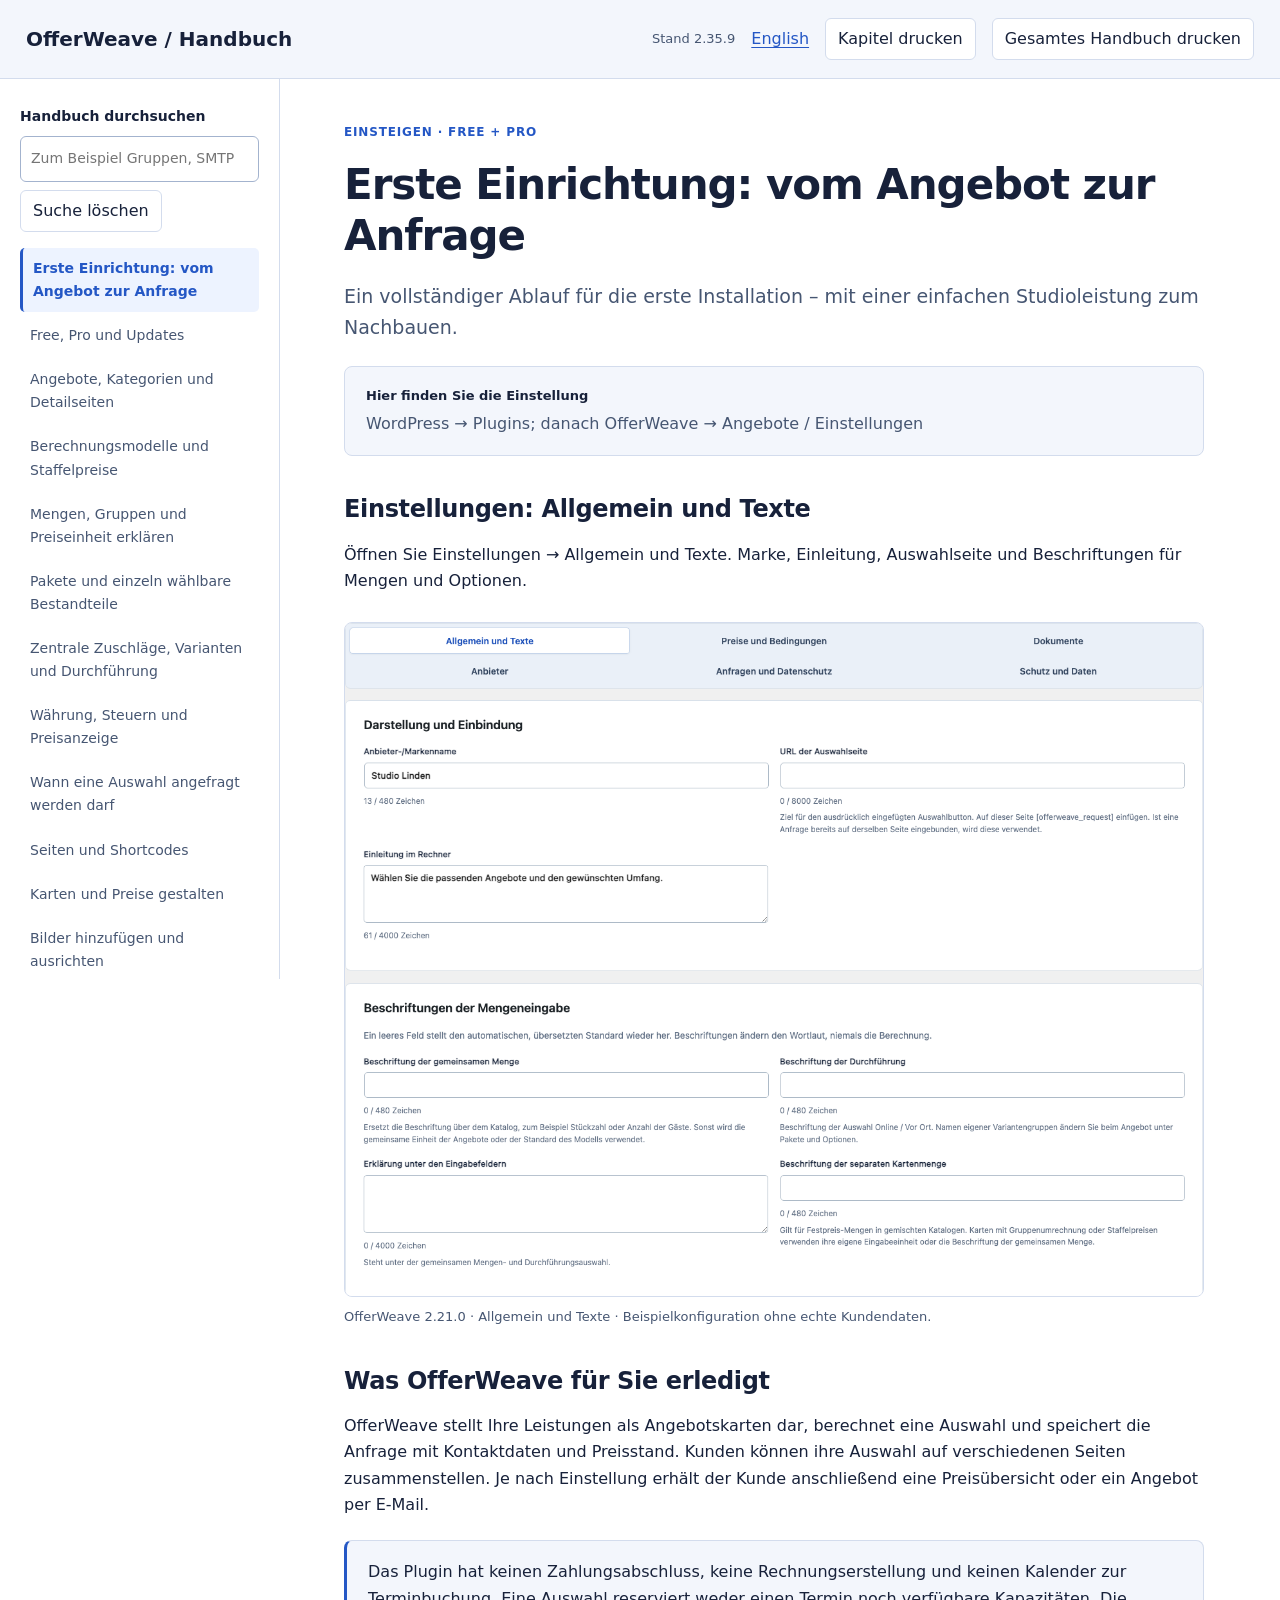
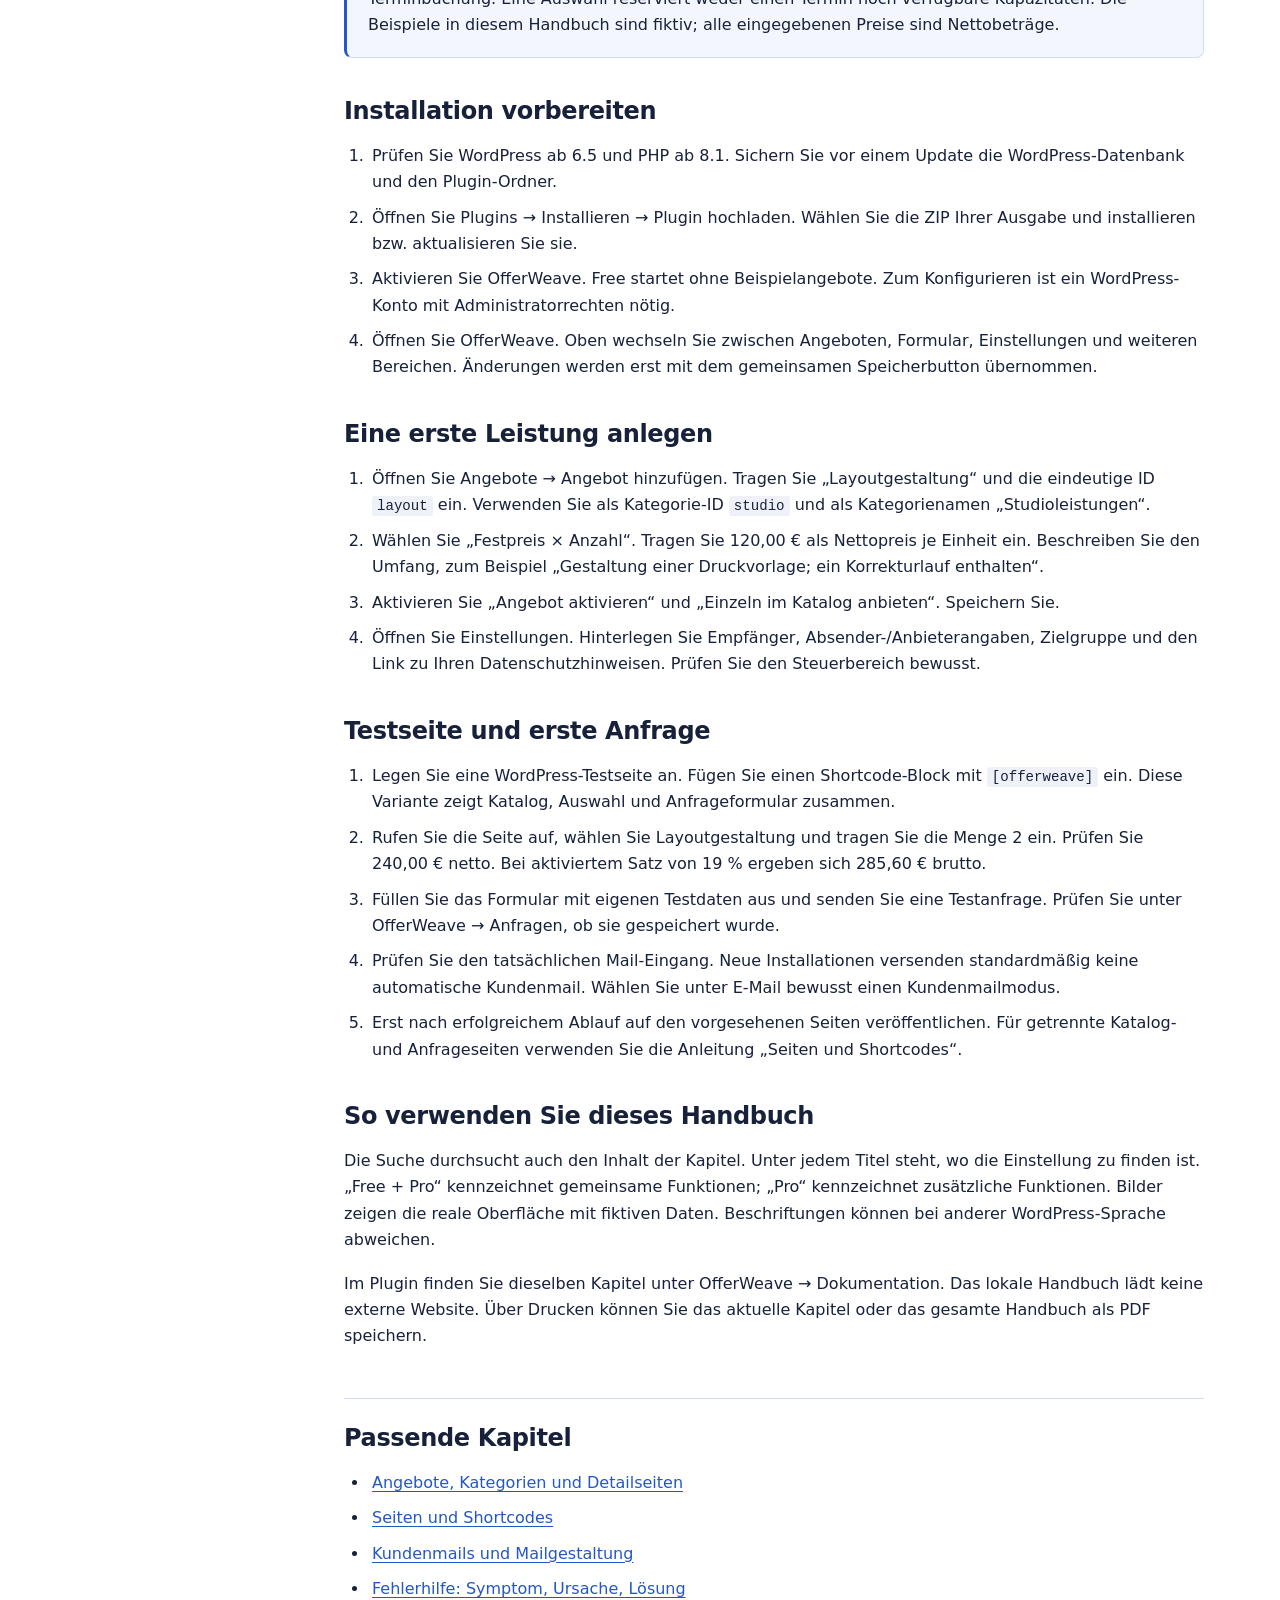
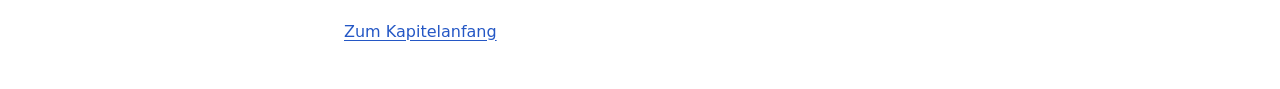
==== handbook/de/index.html @ f3209403 "Release OfferWeave Free 2.35.9" ====
<!doctype html><html lang="de"><head><meta charset="utf-8"><meta name="viewport" content="width=device-width,initial-scale=1"><meta name="robots" content="noindex,nofollow"><title>OfferWeave · Handbuch</title><link rel="stylesheet" href="../manual.css?v=2.35.9"><script defer src="../manual.js?v=2.35.9"></script></head><body class="owm" data-hit-label="passende Kapitel"><a class="owm-skip" href="#reader">Zum Inhalt</a><header class="owm-header"><strong>OfferWeave / Handbuch</strong><span>Stand 2.35.9</span><a data-language href="../en/index.html" lang="en">English</a><button data-print hidden>Kapitel drucken</button><button data-print-all hidden>Gesamtes Handbuch drucken</button></header><div class="owm-layout"><aside class="owm-sidebar"><div data-search-area hidden><label for="manual-search">Handbuch durchsuchen</label><input type="search" id="manual-search" placeholder="Zum Beispiel Gruppen, SMTP oder Banner"><button data-clear>Suche löschen</button><p data-search-status role="status" aria-live="polite"></p></div><nav aria-label="Inhaltsverzeichnis"><a href="#start" data-topic="start">Erste Einrichtung: vom Angebot zur Anfrage</a><a href="#editions" data-topic="editions">Free, Pro und Updates</a><a href="#offers" data-topic="offers">Angebote, Kategorien und Detailseiten</a><a href="#pricing" data-topic="pricing">Berechnungsmodelle und Staffelpreise</a><a href="#groups" data-topic="groups">Mengen, Gruppen und Preiseinheit erklären</a><a href="#packages" data-topic="packages">Pakete und einzeln wählbare Bestandteile</a><a href="#variants" data-topic="variants">Zentrale Zuschläge, Varianten und Durchführung</a><a href="#taxes" data-topic="taxes">Währung, Steuern und Preisanzeige</a><a href="#selection-rules" data-topic="selection-rules">Wann eine Auswahl angefragt werden darf</a><a href="#shortcodes" data-topic="shortcodes">Seiten und Shortcodes</a><a href="#design" data-topic="design">Karten und Preise gestalten</a><a href="#images" data-topic="images">Bilder hinzufügen und ausrichten</a><a href="#promotions" data-topic="promotions">Sonderangebote, Aktionspreise und Banner</a><a href="#forms" data-topic="forms">Formular, Pflichtfelder und Spam-Schutz</a><a href="#email" data-topic="email">Kundenmails und Mailgestaltung</a><a href="#smtp" data-topic="smtp">Eigenes SMTP einrichten und Fehler finden</a><a href="#requests" data-topic="requests">Anfragen prüfen, bearbeiten und erneut senden</a><a href="#legal" data-topic="legal">Dokumenttyp, Anbieterangaben und Fristen</a><a href="#languages" data-topic="languages">Deutsch, Englisch und mehrsprachige Websites</a><a href="#transfer" data-topic="transfer">Import, Export und Websiteumzug</a><a href="#maintenance" data-topic="maintenance">Updates, Datensicherung und Aufbewahrung</a><a href="#troubleshooting" data-topic="troubleshooting">Fehlerhilfe: Symptom, Ursache, Lösung</a><a href="#reference" data-topic="reference">Einstellungsfinder und Abnahmecheck</a></nav><p data-empty hidden>Keine passenden Kapitel. Versuchen Sie einen anderen Begriff.</p></aside><main id="reader"><noscript><p>Ohne JavaScript werden alle Kapitel nacheinander angezeigt. Nutzen Sie die Suchfunktion Ihres Browsers.</p></noscript><article id="start" data-article tabindex="-1"><p class="owm-eyebrow">Einsteigen · Free + Pro</p><h1>Erste Einrichtung: vom Angebot zur Anfrage</h1><p class="owm-lead">Ein vollständiger Ablauf für die erste Installation – mit einer einfachen Studioleistung zum Nachbauen.</p><div class="owm-path"><strong>Hier finden Sie die Einstellung</strong><p>WordPress → Plugins; danach OfferWeave → Angebote / Einstellungen</p></div><section id="start--1"><h2>Einstellungen: Allgemein und Texte</h2><p>Öffnen Sie Einstellungen → Allgemein und Texte. Marke, Einleitung, Auswahlseite und Beschriftungen für Mengen und Optionen.</p><figure><a href="../images/settings-general-de.webp" target="_blank" rel="noopener" aria-label="Bild in voller Größe öffnen: Einstellungsnavigation mit geöffnetem Bereich Allgemein und Texte"><img src="../images/settings-general-de.webp" alt="Einstellungsnavigation mit geöffnetem Bereich Allgemein und Texte" loading="lazy" width="1334" height="1046"></a><figcaption>OfferWeave 2.21.0 · Allgemein und Texte · Beispielkonfiguration ohne echte Kundendaten.</figcaption></figure></section><section id="start--2"><h2>Was OfferWeave für Sie erledigt</h2><p>OfferWeave stellt Ihre Leistungen als Angebotskarten dar, berechnet eine Auswahl und speichert die Anfrage mit Kontaktdaten und Preisstand. Kunden können ihre Auswahl auf verschiedenen Seiten zusammenstellen. Je nach Einstellung erhält der Kunde anschließend eine Preisübersicht oder ein Angebot per E-Mail.</p><aside class="owm-note">Das Plugin hat keinen Zahlungsabschluss, keine Rechnungserstellung und keinen Kalender zur Terminbuchung. Eine Auswahl reserviert weder einen Termin noch verfügbare Kapazitäten. Die Beispiele in diesem Handbuch sind fiktiv; alle eingegebenen Preise sind Nettobeträge.</aside></section><section id="start--3"><h2>Installation vorbereiten</h2><ol><li>Prüfen Sie WordPress ab 6.5 und PHP ab 8.1. Sichern Sie vor einem Update die WordPress-Datenbank und den Plugin-Ordner.</li><li>Öffnen Sie Plugins → Installieren → Plugin hochladen. Wählen Sie die ZIP Ihrer Ausgabe und installieren bzw. aktualisieren Sie sie.</li><li>Aktivieren Sie OfferWeave. Free startet ohne Beispielangebote. Zum Konfigurieren ist ein WordPress-Konto mit Administratorrechten nötig.</li><li>Öffnen Sie OfferWeave. Oben wechseln Sie zwischen Angeboten, Formular, Einstellungen und weiteren Bereichen. Änderungen werden erst mit dem gemeinsamen Speicherbutton übernommen.</li></ol></section><section id="start--4"><h2>Eine erste Leistung anlegen</h2><ol><li>Öffnen Sie Angebote → Angebot hinzufügen. Tragen Sie „Layoutgestaltung“ und die eindeutige ID <code>layout</code> ein. Verwenden Sie als Kategorie-ID <code>studio</code> und als Kategorienamen „Studioleistungen“.</li><li>Wählen Sie „Festpreis × Anzahl“. Tragen Sie 120,00 € als Nettopreis je Einheit ein. Beschreiben Sie den Umfang, zum Beispiel „Gestaltung einer Druckvorlage; ein Korrekturlauf enthalten“.</li><li>Aktivieren Sie „Angebot aktivieren“ und „Einzeln im Katalog anbieten“. Speichern Sie.</li><li>Öffnen Sie Einstellungen. Hinterlegen Sie Empfänger, Absender-/Anbieterangaben, Zielgruppe und den Link zu Ihren Datenschutzhinweisen. Prüfen Sie den Steuerbereich bewusst.</li></ol></section><section id="start--5"><h2>Testseite und erste Anfrage</h2><ol><li>Legen Sie eine WordPress-Testseite an. Fügen Sie einen Shortcode-Block mit <code>[offerweave]</code> ein. Diese Variante zeigt Katalog, Auswahl und Anfrageformular zusammen.</li><li>Rufen Sie die Seite auf, wählen Sie Layoutgestaltung und tragen Sie die Menge 2 ein. Prüfen Sie 240,00 € netto. Bei aktiviertem Satz von 19 % ergeben sich 285,60 € brutto.</li><li>Füllen Sie das Formular mit eigenen Testdaten aus und senden Sie eine Testanfrage. Prüfen Sie unter OfferWeave → Anfragen, ob sie gespeichert wurde.</li><li>Prüfen Sie den tatsächlichen Mail-Eingang. Neue Installationen versenden standardmäßig keine automatische Kundenmail. Wählen Sie unter E-Mail bewusst einen Kundenmailmodus.</li><li>Erst nach erfolgreichem Ablauf auf den vorgesehenen Seiten veröffentlichen. Für getrennte Katalog- und Anfrageseiten verwenden Sie die Anleitung „Seiten und Shortcodes“.</li></ol></section><section id="start--6"><h2>So verwenden Sie dieses Handbuch</h2><p>Die Suche durchsucht auch den Inhalt der Kapitel. Unter jedem Titel steht, wo die Einstellung zu finden ist. „Free + Pro“ kennzeichnet gemeinsame Funktionen; „Pro“ kennzeichnet zusätzliche Funktionen. Bilder zeigen die reale Oberfläche mit fiktiven Daten. Beschriftungen können bei anderer WordPress-Sprache abweichen.</p><p>Im Plugin finden Sie dieselben Kapitel unter OfferWeave → Dokumentation. Das lokale Handbuch lädt keine externe Website. Über Drucken können Sie das aktuelle Kapitel oder das gesamte Handbuch als PDF speichern.</p></section><footer><h2>Passende Kapitel</h2><ul><li><a href="#offers">Angebote, Kategorien und Detailseiten</a></li><li><a href="#shortcodes">Seiten und Shortcodes</a></li><li><a href="#email">Kundenmails und Mailgestaltung</a></li><li><a href="#troubleshooting">Fehlerhilfe: Symptom, Ursache, Lösung</a></li></ul><a href="#start">Zum Kapitelanfang</a></footer></article><article id="editions" data-article tabindex="-1"><p class="owm-eyebrow">Einsteigen · Free + Pro</p><h1>Free, Pro und Updates</h1><p class="owm-lead">Funktionen der Ausgaben, Installation und Lizenzverwaltung.</p><div class="owm-path"><strong>Hier finden Sie die Einstellung</strong><p>OfferWeave → Free &amp; Pro</p></div><section id="editions--1"><h2>Die passende Ausgabe</h2><div class="owm-table" tabindex="0" role="region" aria-label="Bereich / Free / Pro"><table><thead><tr><th scope="col">Bereich</th><th scope="col">Free</th><th scope="col">Pro</th></tr></thead><tbody><tr><td>Angebote, Kategorien, Bilder und eigene Kurzinfo-Icons</td><td>Ja</td><td>Ja</td></tr><tr><td>Festpreis × Anzahl, einmalig oder monatlich</td><td>Ja</td><td>Ja</td></tr><tr><td>Katalog, Einzelkarte, Detailauswahl und Anfrage per Shortcode</td><td>Ja</td><td>Ja</td></tr><tr><td>Gemeinsame oder eigene Karteneingaben und Feldbeschriftungen</td><td>Ja</td><td>Ja</td></tr><tr><td>Akzentfarbe, Kartenhintergrund und Rundung</td><td>Ja</td><td>Ja</td></tr><tr><td>Eigene Anfragefelder und Spam-Schutz</td><td>Ja</td><td>Ja</td></tr><tr><td>Anfragen verwalten, exportieren und Standardmails senden</td><td>Ja</td><td>Ja</td></tr><tr><td>Globale Standardwährung</td><td>Ja</td><td>Ja</td></tr><tr><td>Weitere Währungen wie CHF, GBP, JPY und KWD</td><td>Ja</td><td>Ja</td></tr><tr><td>Steuern, Netto/Brutto und Anfragebedingungen</td><td>Ja</td><td>Ja</td></tr><tr><td>Deutsch/Englisch und Polylang-Anbindung</td><td>Ja</td><td>Ja</td></tr><tr><td>Konfiguration importieren und exportieren innerhalb der Ausgabe</td><td>Ja</td><td>Ja</td></tr><tr><td>Staffelpreise, Gruppen und Auswahlpakete</td><td>Nein</td><td>Ja</td></tr><tr><td>Varianten und Durchführung gemeinsam oder je Karte</td><td>Nein</td><td>Ja</td></tr><tr><td>Individuelle Zuschläge und Zusatzkosten</td><td>Nein</td><td>Ja</td></tr><tr><td>Eingaben per Shortcode frei platzieren</td><td>Nein</td><td>Ja</td></tr><tr><td>Befristete Aktionen und Aktionspreise</td><td>Nein</td><td>Ja</td></tr><tr><td>Aktionsbanner frei per Shortcode platzieren</td><td>Nein</td><td>Ja</td></tr><tr><td>Vollständiger Designer für Karten, Eingaben und Banner</td><td>Nein</td><td>Ja</td></tr><tr><td>Eigene Mailvorlagen und Mailgestaltung</td><td>Nein</td><td>Ja</td></tr><tr><td>Integrierter SMTP-Versand für OfferWeave</td><td>Nein</td><td>Ja</td></tr></tbody></table></div><figure><a href="../images/edition-features-de.webp" target="_blank" rel="noopener" aria-label="Bild in voller Größe öffnen: Funktionen in Free und Pro im Plugin vergleichen."><img src="../images/edition-features-de.webp" alt="Funktionen in Free und Pro im Plugin vergleichen." loading="lazy" width="1196" height="985"></a><figcaption>OfferWeave 2.35.0 · Funktionsvergleich in der tatsächlich installierten Free-Ausgabe.</figcaption></figure><p>Free ist nicht auf zwei Angebote beschränkt. Die gemeinsame technische Obergrenze beträgt 150 Angebote. Pro ergänzt Rechenmodelle und Gestaltung; ein monatlicher Angebotspreis ist keine Zahlungs- oder Abofunktion.</p><p>OfferWeave wird von Convati UG (haftungsbeschränkt) entwickelt und veröffentlicht. Diese Firma ist in allen drei Ausgaben als Plugin-Autor angegeben.</p><p>Unter Design stehen in Free Akzentfarbe, Kartenfläche und Eckenrundung zur Verfügung. Alle unterstützten Standardwährungen können in Free und Pro unter Einstellungen gewählt werden.</p><figure><a href="../images/free-design-de.webp" target="_blank" rel="noopener" aria-label="Bild in voller Größe öffnen: Die drei Einstellungen der Free-Basisgestaltung."><img src="../images/free-design-de.webp" alt="Die drei Einstellungen der Free-Basisgestaltung." loading="lazy" width="1254" height="310"></a><figcaption>OfferWeave 2.35.0 · Basisgestaltung in einer lokalen WordPress-Installation.</figcaption></figure></section><section id="editions--2"><h2>Pro direkt aus dem Dashboard kaufen</h2><p>„Pro kaufen“ öffnet die Preisübersicht für 1, 5 oder 25 Website-Registrierungen in einem neuen Tab. Die deutschen Jahrespreise betragen 69, 129 und 249 Euro inklusive 19 % MwSt. Der MwSt.-Hinweis steht direkt unter jedem Preis. Der Hinweis zur Anpassung an Ihr Rechnungsland im Checkout steht unter den Preiskarten. Wählen Sie „Zum Checkout“ beim gewünschten Paket. Ihr aktueller WordPress-Entwurf bleibt geöffnet.</p><figure><a href="../images/upgrade-de.webp" target="_blank" rel="noopener" aria-label="Bild in voller Größe öffnen: OfferWeave: eigene Pro-Preisübersicht mit drei deutschen Bruttopreisen und Checkout-Buttons."><img src="../images/upgrade-de.webp" alt="OfferWeave: eigene Pro-Preisübersicht mit drei deutschen Bruttopreisen und Checkout-Buttons." loading="lazy" width="1160" height="946"></a><figcaption>OfferWeave 2.35.9: Paketvergleich für 1, 5 oder 25 Website-Registrierungen mit deutschen Bruttopreisen.</figcaption></figure><p>Konto und vorhandene Lizenz verwalten Sie unter Free &amp; Pro. Ein Klick auf den Kaufbutton kauft noch nichts und speichert keine Konfiguration. Nach dem Kauf installieren Sie das öffentliche Pro-Paket und aktivieren die erhaltene Lizenz.</p></section><section id="editions--3"><h2>Installieren und wechseln</h2><ol><li>Sichern Sie Konfiguration und Datenbank. Installieren Sie die passende ZIP über WordPress → Plugins → Plugin hochladen.</li><li>Deaktivieren Sie eine bereits aktive OfferWeave-Ausgabe unter Plugins. Aktivieren Sie danach die gewünschte Ausgabe. Einstellungen und Anfragen bleiben erhalten. Bei Netzwerkaktivierung prüfen Sie auch die einzelnen Websites.</li><li>Prüfen Sie nach einem Wechsel Katalog, Detailseiten, Auswahl und Mails auf einer Testseite.</li></ol><aside class="owm-note">Beim Wechsel auf Free werden Pro-Angebote nicht zu Festpreis-Angeboten umgerechnet. Komplexe Angebote sind öffentlich nicht verfügbar; erweiterte Einstellungen bleiben gespeichert und sind gegen Änderungen geschützt. Einfache Angebote erscheinen ohne Pro-Aktionen und mit Basisgestaltung.</aside><aside class="owm-note">Beim Update auf 2.35.0 werden die bisherigen Einstellungen und Anfragen einmalig in die neuen internen Speicherbezeichnungen übernommen. Sichern Sie vor dem Update die Datenbank. Für einen Rückwechsel auf eine ältere Pluginversion ist eine dazu passende Datenbanksicherung erforderlich.</aside></section><section id="editions--4"><h2>Lizenz und Services</h2><p>Eine bezahlte Pro-Lizenz umfasst offizielle Updates, Downloads und Support für die gekaufte Laufzeit. Unter Free &amp; Pro sehen Sie Ihren Lizenzstatus und öffnen die Konto- und Lizenzverwaltung.</p><p>Das Deaktivieren einer Lizenz kündigt nicht automatisch das zugehörige Abonnement. Prüfen Sie bei ausstehender Zahlung oder falschem Produktkonto den Status in Ihrer Freemius-Kontoverwaltung.</p><figure><a href="../images/license-status-de.webp" target="_blank" rel="noopener" aria-label="Bild in voller Größe öffnen: Lizenzstatus und Konto verwalten."><img src="../images/license-status-de.webp" alt="Lizenzstatus und Konto verwalten." loading="lazy" width="1074" height="1181"></a><figcaption>OfferWeave 2.25.6 · Lokaler WordPress-Test mit Teststatus.</figcaption></figure></section><footer><h2>Passende Kapitel</h2><ul><li><a href="#start">Erste Einrichtung: vom Angebot zur Anfrage</a></li><li><a href="#maintenance">Updates, Datensicherung und Aufbewahrung</a></li><li><a href="#transfer">Import, Export und Websiteumzug</a></li></ul><a href="#editions">Zum Kapitelanfang</a></footer></article><article id="offers" data-article tabindex="-1"><p class="owm-eyebrow">Angebote aufbauen · Free + Pro</p><h1>Angebote, Kategorien und Detailseiten</h1><p class="owm-lead">Die grundlegenden Felder einer Karte – und der Unterschied zwischen aktiv und einzeln sichtbar.</p><div class="owm-path"><strong>Hier finden Sie die Einstellung</strong><p>OfferWeave → Angebote → Angebot wählen → vier Bereiche</p></div><section id="offers--1"><h2>Angebote finden</h2><p>Suche, Rollen-, Status- und Kategoriefilter bleiben oben in der Angebots-Seitenleiste stehen. Nur die gefilterten Angebotskarten darunter scrollen. Auch Trefferzahl, „Filter zurücksetzen“ und „Angebot hinzufügen“ sind jederzeit außerhalb der Trefferliste erreichbar. Beim Wechsel zwischen Angeboten bleiben Filter, offener Entwurf und Listenposition erhalten. Eine neue Filterung beginnt oben in der Trefferliste. Ein geöffneter Entwurf bleibt offen, auch wenn er nicht mehr zum Filter passt.</p><figure><a href="../images/offers-de.webp" target="_blank" rel="noopener" aria-label="Bild in voller Größe öffnen: Angebotsverwaltung mit feststehenden Suchfiltern und separat scrollbarer Trefferliste."><img src="../images/offers-de.webp" alt="Angebotsverwaltung mit feststehenden Suchfiltern und separat scrollbarer Trefferliste." loading="lazy" width="1334" height="950"></a><figcaption>OfferWeave 2.20.1 · Suche und Filter oben, scrollbare Angebote darunter.</figcaption></figure><p>Die Trefferliste lässt sich mit Mausrad oder Touch scrollen. Per Tab erreichen Sie den Listenbereich und seine Angebotsbuttons; Bild auf/ab scrollt die fokussierte Liste. Auf kleinen oder niedrigen Bildschirmen bleibt die Seitenleiste im normalen Seitenfluss, während die Trefferliste weiterhin separat scrollt.</p></section><section id="offers--2"><h2>Vier Bereiche statt eines langen Formulars</h2><ol><li>Inhalt und Darstellung: Name, Beschreibung, Kartentexte, Preiseinheit und Bild.</li><li>Preis und Menge: Berechnungsmodell, Preis, Mengenregeln, Einheiten und Entwurfsvorschau.</li><li>Pakete und Optionen: enthaltene Leistungen, separate Bestandteilpreise für zusammenstellbare Pakete, Varianten und Reisekosten.</li><li>Veröffentlichung: eindeutige ID, Kategorie, Sichtbarkeit, Detailadresse und Shortcodes.</li></ol></section><section id="offers--3"><h2>Kurzinfos mit eigenen Icons</h2><p>Unter Angebote → Inhalt und Darstellung → Kurzinfos pflegen Sie bis zu vier Einträge mit eigenen Bilddateien. Jede Zeile hat ein Textfeld, eine kleine Bildvorschau und „Wählen / hochladen“. Es gibt keine vorgegebene Icon-Liste. Neue Zeilen starten ohne Icon; dann erscheint nur der Text. Auch in Free verfügbar.</p><p>Die Kurzinfos verteilen sich automatisch über die verfügbare Innenbreite der Karte. Icon und Beschriftung bleiben jeweils als Gruppe zusammen. Vorhandene Rand- und Mindestabstände bleiben erhalten. Bei wenig Platz wechseln ganze Gruppen in eine neue Zeile; lange Texte können innerhalb der Gruppe umbrechen. Ein einzelner Eintrag bleibt links ausgerichtet. Das gilt für alle Kartenlayouts und die Vorschau; eine zusätzliche Einstellung ist nicht nötig.</p><figure><a href="../images/fact-spacing-de.webp" target="_blank" rel="noopener" aria-label="Bild in voller Größe öffnen: Angebotskarte mit drei über die Innenbreite verteilten Kurzinfos; Icon und Beschriftung bleiben zusammen."><img src="../images/fact-spacing-de.webp" alt="Angebotskarte mit drei über die Innenbreite verteilten Kurzinfos; Icon und Beschriftung bleiben zusammen." loading="lazy" width="628" height="590"></a><figcaption>OfferWeave 2.29.1: Gleichmäßige Abstände zwischen den Kurzinfo-Gruppen, mit den bestehenden Kartenrändern.</figcaption></figure><figure><a href="../images/fact-icons-de.webp" target="_blank" rel="noopener" aria-label="Bild in voller Größe öffnen: Gleichmäßig ausgerichtete Kurzinfos mit einem kleinen Entfernen-Kreuz über jeder zugeordneten Icon-Vorschau."><img src="../images/fact-icons-de.webp" alt="Gleichmäßig ausgerichtete Kurzinfos mit einem kleinen Entfernen-Kreuz über jeder zugeordneten Icon-Vorschau." loading="lazy" width="946" height="734"></a><figcaption>OfferWeave 2.16.2: Beschriftungen oben; Textfeld, Vorschau und Buttons auf einer Höhe. Das kleine × über dem Icon entfernt nur das Bild.</figcaption></figure><ol><li>„Kurzinfo hinzufügen“ anklicken und Text eingeben. Pro Zeile sind bis zu 480 Zeichen möglich; kurze Angaben bleiben leichter lesbar.</li><li>„Wählen / hochladen“ öffnet die WordPress-Mediathek. Dort unter „Dateien hochladen“ ein eigenes Bild hinzufügen oder unter „Mediathek“ ein vorhandenes Bild auswählen. Mit „Dieses Icon verwenden“ bestätigen.</li><li>Das kleine × direkt über der Icon-Vorschau entfernt nur die Bildzuordnung (Tooltip „Icon entfernen“). Die Datei bleibt in der Mediathek. Die Pfeile rechts verschieben Text, Icon und Übersetzungen gemeinsam; das rechte × neben den Pfeilen entfernt die ganze Kurzinfo.</li><li>Speichern veröffentlicht die Änderung. Die gleichen eigenen Icons erscheinen in allen Kartenlayouts und der Designer-Vorschau. Duplizieren übernimmt die Zuordnungen.</li></ol><p>Geeignet sind kleine, möglichst quadratische PNG-, WebP-, JPEG-, GIF- oder AVIF-Dateien; transparente PNGs eignen sich für freistehende Icons. Die Anzeige erhält die Proportionen. SVGs aus der Mediathek werden ebenfalls unterstützt; neue SVG-Uploads müssen in WordPress freigegeben sein. Icons neben dem zugehörigen Text werden für Bildschirmleser als dekorativ behandelt.</p><p>Export/Import übernimmt die Bildadressen, keine Bilddateien oder fremden Mediathek-IDs. Solange die ursprünglichen Adressen erreichbar sind, bleiben die Icons sichtbar. Für einen vollständigen Umzug die Dateien in die Mediathek der Zielwebsite übertragen und dort neu zuordnen. Ein fehlendes Bild kann erneut gewählt oder entfernt werden.</p><p>Seit Version 2.16.1 entfallen die bisherigen vorgegebenen Kurzinfo-Symbole. Texte und Reihenfolge bleiben erhalten; wählen Sie für gewünschte Icons eigene Bilddateien aus. Andere Kartensymbole werden dadurch nicht geändert.</p></section><section id="offers--4"><h2>Anlegen und Speichern</h2><p>„Angebot hinzufügen“ bietet passende Startpunkte. Das Einzelangebot startet mit Festpreis × Anzahl; die beiden Paket-Startpunkte stehen in Pro bereit. Anschließend bearbeiten Sie die vorhandenen Regeln. Abbrechen legt nichts an. Der Bereichswechsel speichert nichts: Erst der Speicherbutton übernimmt die Konfiguration.</p><aside class="owm-note">Die Rolle beschreibt die Zusammenstellung. Das Berechnungsmodell beschreibt, wie der Preis entsteht. „Modul“ ist kein eigener Angebotstyp. Ein enthaltenes Einzelangebot behält seine eigene Berechnung.</aside></section><section id="offers--5"><h2>Katalog und Detailseite</h2><p>Unter Veröffentlichung aktivieren Sie die eigene Katalogkarte und tragen bei Bedarf die Detail-URL ein. Auf der Detailseite setzen Sie <code>[offerweave_add id=&quot;layout&quot;]</code> ein. Die ID bleibt unabhängig von der Reihenfolge. Kataloge erscheinen mit <code>[offerweave_catalog category=&quot;studio&quot;]</code>; die Auswahl setzen Sie separat mit <code>[offerweave_selection]</code>.</p></section><section id="offers--6"><h2>Gelber Hinweis bei gemischten Kategorien</h2><p>Eine Kategorie kann weiterhin verschiedene Berechnungsmodelle enthalten. Sind aktive, einzeln im Katalog sichtbare Angebote unterschiedlich berechnet, erscheint oben im Angebotseditor ein gelber Hinweis. Er verhindert das Speichern nicht und ändert keine Preise.</p><p>Öffnen Sie „Angebote und Preisregeln prüfen“. Unter jedem Modell stehen die betroffenen Angebote. Ein Klick öffnet direkt deren Preisregel. Deaktivierte Angebote und reine Paketbestandteile werden beim Vergleich nicht berücksichtigt. Der Hinweis reagiert bereits auf Änderungen im Entwurf.</p><figure><a href="../images/category-models-de.webp" target="_blank" rel="noopener" aria-label="Bild in voller Größe öffnen: Gelber Hinweis im Angebotseditor mit getrennten Listen für Festpreis × Anzahl und Gruppenumrechnung."><img src="../images/category-models-de.webp" alt="Gelber Hinweis im Angebotseditor mit getrennten Listen für Festpreis × Anzahl und Gruppenumrechnung." loading="lazy" width="1034" height="556"></a><figcaption>OfferWeave 2.22.2 · reale lokale Oberfläche mit fiktiven Studioleistungen: Preisregeln prüfen, ohne das Speichern zu sperren.</figcaption></figure><p>Für eine durchgängig gemeinsame Menge verwenden Sie passende, einheitliche Modelle in der Kategorie. Die Durchführung wird auch bei gemischten Modellen gemeinsam gewählt. Prüfen Sie jedes Angebot unter Preis und Menge und stellen Sie dessen eigene Gruppengröße bzw. Staffel ein. Kategorien sind keine gemeinsame Preisregel: Ein Modellwechsel wird niemals automatisch auf andere Angebote oder Paketbestandteile übertragen.</p><p>Unter Einstellungen → Allgemein und Texte können Sie stattdessen „Je Angebotskarte getrennt“ wählen. Dann sind Menge und Durchführung je Karte unabhängig und der gemeinsame Block entfällt – auch bei gleichem Preismodell.</p></section><section id="offers--7"><h2>Hinweise und Bestätigungen</h2><p>OfferWeave zeigt Hinweise und Bestätigungen in eigenen Dialogfenstern. Lesen Sie die Meldung und schließen Sie einen Hinweis mit „Verstanden“, dem X oder Escape. Bei Bestätigungen können Sie mit „Abbrechen“, X oder Escape ohne Änderung zurückkehren. Eine Aktion wird erst mit der beschrifteten Aktionsschaltfläche ausgeführt.</p><figure><a href="../images/dialog-warning-de.webp" target="_blank" rel="noopener" aria-label="Bild in voller Größe öffnen: OfferWeave-Hinweis zum gesperrten Wechsel eines Preismodells mit zugeordneten Paketbestandteilen."><img src="../images/dialog-warning-de.webp" alt="OfferWeave-Hinweis zum gesperrten Wechsel eines Preismodells mit zugeordneten Paketbestandteilen." loading="lazy" width="1420" height="1050"></a><figcaption>OfferWeave 2.35.4 · Das bisherige Modell und die Paketbestandteile bleiben erhalten.</figcaption></figure><p>Sind einem Paket Bestandteile zugeordnet, entfernen Sie diese ausdrücklich im Bereich „Pakete und Optionen“, bevor Sie zu einem Preismodell ohne Bestandteile wechseln. Das Schließen des Hinweises entfernt keine Zuordnung.</p><figure><a href="../images/dialog-confirm-de.webp" target="_blank" rel="noopener" aria-label="Bild in voller Größe öffnen: Bestätigung zum Entfernen eines Angebots mit Abbrechen und Angebot entfernen."><img src="../images/dialog-confirm-de.webp" alt="Bestätigung zum Entfernen eines Angebots mit Abbrechen und Angebot entfernen." loading="lazy" width="1420" height="1050"></a><figcaption>OfferWeave 2.35.4 · Abbrechen ist zunächst fokussiert; die Entfernung braucht eine Bestätigung.</figcaption></figure><p>Beim Neuladen, Schließen oder Verlassen einer Seite mit ungespeicherten Änderungen kann weiterhin eine Browsermeldung erscheinen. Deren Text und Gestaltung bestimmt der Browser. Dieser Schutz vor Datenverlust bleibt bestehen.</p></section><section id="offers--8"><h2>Fehlendes Auswahlpaket in Pro auflösen</h2><p>Eine ältere gespeicherte Zuordnung kann auf ein Auswahlpaket verweisen, das nicht mehr vorhanden ist. Pro zeigt dessen ID unter Angebote → gewünschtes Angebot → Preis und Menge → Berechnung und Eingabe. Der Hinweis allein ändert keine Daten.</p><figure><a href="../images/offer-missing-parent-de.webp" target="_blank" rel="noopener" aria-label="Bild in voller Größe öffnen: Pro zeigt die ID eines fehlenden Auswahlpakets und die Schaltfläche Unabhängig konfigurieren."><img src="../images/offer-missing-parent-de.webp" alt="Pro zeigt die ID eines fehlenden Auswahlpakets und die Schaltfläche Unabhängig konfigurieren." loading="lazy" width="934" height="485"></a><figcaption>OfferWeave 2.35.5 · Tatsächliche Pro-Oberfläche mit fiktiver Studioleistung.</figcaption></figure><ol><li>Prüfen Sie die angezeigte Paket-ID und die eigenen Preise, Gruppengrößen und Optionen dieses Angebots.</li><li>Klicken Sie auf „Unabhängig konfigurieren“, wenn das Angebot seine vorhandenen eigenen Einstellungen verwenden soll. Nur der Verweis auf das fehlende Paket wird entfernt; Preise und Varianten bleiben erhalten.</li><li>Prüfen Sie die Preisberechnung und klicken Sie auf „Änderungen speichern“. Verbleibende ungültige Zuordnungen werden weiterhin beim Speichern gemeldet.</li></ol><aside class="owm-note">In Free bleibt die normale Bearbeitung der Free-Angebote möglich; gespeicherte Pro-Daten bleiben erhalten. Eine fehlende Pro-Zuordnung wird beim Editionswechsel nicht stillschweigend entfernt. Sie können sie bei der nächsten Nutzung von Pro bewusst korrigieren.</aside></section><footer><h2>Passende Kapitel</h2><ul><li><a href="#pricing">Berechnungsmodelle und Staffelpreise</a></li><li><a href="#groups">Mengen, Gruppen und Preiseinheit erklären</a></li><li><a href="#images">Bilder hinzufügen und ausrichten</a></li><li><a href="#shortcodes">Seiten und Shortcodes</a></li></ul><a href="#offers">Zum Kapitelanfang</a></footer></article><article id="pricing" data-article tabindex="-1"><p class="owm-eyebrow">Preise berechnen · Pro</p><h1>Berechnungsmodelle und Staffelpreise</h1><p class="owm-lead">Das richtige Modell auswählen und die Preisformel anhand konkreter Werte prüfen. Festpreise gibt es auch in Free.</p><div class="owm-path"><strong>Hier finden Sie die Einstellung</strong><p>OfferWeave → Angebote → Preis und Menge</p></div><section id="pricing--1"><h2>Das passende Modell</h2><p>Festpreis × Anzahl multipliziert den Grundpreis mit der bestellten Stückzahl. Gruppenberechnung teilt die eingegebene Gesamtmenge durch die Gruppengröße und rundet auf. Staffelpreise wählen den Grundpreis zur Menge; zusätzliche Einheiten werden anhand der eingestellten Zuschlagsbereiche berechnet. Zusammenstellbare Pakete addieren ausschließlich die im Paket gespeicherten Bestandteilpreise und wenden darauf die Paketbasis Anzahl oder Gruppen an.</p></section><section id="pricing--2"><h2>Staffeln einrichten</h2><p>Grenzen müssen über alle Staffeln und Zuschlagsbereiche streng ansteigen. Beispiel Druckauflage: bis 100 Exemplare 600 €; bis 200 jeweils 3 € zusätzlich. 150 Exemplare kosten dann 750 € netto. Monatliche Angebote verwenden monatliche Beträge. Oberhalb „Automatisch berechnen bis“ bleibt der Preis offen.</p><figure><a href="../images/tiers-de.webp" target="_blank" rel="noopener" aria-label="Bild in voller Größe öffnen: Staffelpreise mit Grundpreis und Zuschlagsbereich."><img src="../images/tiers-de.webp" alt="Staffelpreise mit Grundpreis und Zuschlagsbereich." loading="lazy" width="1034" height="571"></a><figcaption>Staffelpreise mit Grundpreis und Zuschlagsbereich.</figcaption></figure></section><section id="pricing--3"><h2>Den Entwurf berechnen</h2><ol><li>Unter Preis und Menge zu „Berechnung testen“ wechseln. Die Vorschau verwendet die ungespeicherten Einstellungen.</li><li>Menge sowie gegebenenfalls Bestandteile, Varianten und Reiseangaben wählen. „Entwurf berechnen“ zeigt dieselbe Berechnung wie der Kundenbereich.</li><li>Prüfen Sie eine normale Menge, die letzte Menge einer Gruppe/Staffel und die erste Menge darüber. Bei 20 Einheiten pro Gruppe ergeben 21 Einheiten zwei Gruppen.</li><li>Netto, Steuern, Brutto, Laufzeiten und offene Kosten werden angezeigt. Hinweise zu Anfragebedingungen beziehen sich auf diese Position; weitere Positionen können die Anfrage freigeben.</li></ol><figure><a href="../images/price-preview-de.webp" target="_blank" rel="noopener" aria-label="Bild in voller Größe öffnen: Preisvorschau eines Entwurfs mit zwei berechneten Gruppen."><img src="../images/price-preview-de.webp" alt="Preisvorschau eines Entwurfs mit zwei berechneten Gruppen." loading="lazy" width="1034" height="619"></a><figcaption>Preisvorschau eines Entwurfs mit zwei berechneten Gruppen.</figcaption></figure><aside class="owm-note">Die Vorschau speichert keine Anfrage und sendet keine Mail. Nach einer Änderung verschwindet das veraltete Ergebnis. Ungültige Konfigurationen müssen vor der Berechnung korrigiert werden.</aside></section><section id="pricing--4"><h2>Mengen bei einheitlichen und gemischten Kategorien</h2><p>Verwenden alle sichtbaren Angebote dasselbe Berechnungsmodell, bleibt die gemeinsame Menge oberhalb der Karten. Treffen Festpreis × Anzahl, Gruppenumrechnung oder Staffelpreise aufeinander, erhält jede Karte ihre eigene Menge vor dem Preis. Die Durchführung bleibt als gemeinsame Auswahl oberhalb der Karten. Sie gilt für alle Angebote mit einer Durchführungsregel; die Mengen bleiben unabhängig. Eigene Zusatzvarianten stehen weiterhin in der jeweiligen Karte.</p><p>Beispiel: Ein Studiotermin kostet 200 € je Gruppe mit höchstens 10 Gästen, ohne Rabatt für weitere Gruppen. Tragen Sie in seiner Karte 30 Gäste ein: Der Preis beträgt 600 €. Eine Layoutgestaltung für 120 € je Vorlage startet mit Anzahl 1. Stellen Sie in dieser Karte Anzahl 2 ein: Sie kostet 240 €, während der Studiotermin weiterhin 600 € kostet.</p><figure><a href="../images/mixed-catalog-de.webp" target="_blank" rel="noopener" aria-label="Bild in voller Größe öffnen: Gemischter Katalog: gemeinsame Terminart oberhalb der Karten, eigene Vorlagenanzahl und Gästezahl direkt beim jeweiligen Angebot."><img src="../images/mixed-catalog-de.webp" alt="Gemischter Katalog: gemeinsame Terminart oberhalb der Karten, eigene Vorlagenanzahl und Gästezahl direkt beim jeweiligen Angebot." loading="lazy" width="1340" height="786"></a><figcaption>OfferWeave 2.26.2 · echte Katalogberechnung: 30 Gäste und 2 Druckvorlagen; Preise und Mengen bleiben unabhängig. Die eigenen Mengenfelder stehen kompakt unter dem jeweiligen Preis.</figcaption></figure><p>Festpreis-Karten starten mit Anzahl 1. Gruppen- und Staffelangebote verwenden jeweils ihre eigene Standardmenge und Eingabeeinheit. Eine ungültige Kartenmenge sperrt nur dieses Angebot. Beim Hinzufügen werden dessen Menge, Optionen und gegebenenfalls Reisekosten übernommen. Paket- und Modulregeln beeinflussen sich weiterhin nicht. Der gelbe Hinweis bleibt ausschließlich im Adminbereich unter Angebote.</p><p>Eine gemeinsame Auswahl „Vor Ort“ verwendet die eigenen Aufpreise und Varianten jedes Angebots. Bietet ein Angebot mehrere Varianten derselben Durchführung, wählen Sie die zusätzliche Durchführungsvariante an seiner Karte. Nicht verfügbare Angebote lassen sich für diese Durchführung nicht hinzufügen. Reiseangaben bleiben je Karte; bereits hinzugefügte Auswahlpositionen werden durch einen späteren Wechsel nicht verändert.</p></section><section id="pricing--5"><h2>Laufzeit, Gesamtkosten und eigene Preishinweise</h2><p>Unter Angebote → Preis und Menge → Abrechnung finden Sie bei monatlichen Angeboten die Vertragslaufzeit und die Checkbox „Gesamtkosten für die Vertragslaufzeit anzeigen“. Schalten Sie diese aus, wenn nur Monatspreis und Laufzeit auf der Karte stehen sollen. Die Einstellung gilt für Kategorie- und Einzelkarten, die Design-Vorschau und den Auswahlblock [offerweave_add]. In Free und Pro verfügbar.</p><figure><a href="../images/term-display-de.webp" target="_blank" rel="noopener" aria-label="Bild in voller Größe öffnen: Abrechnung eines monatlichen Angebots mit eigenem Laufzeittext und ausgeschalteten Gesamtkosten"><img src="../images/term-display-de.webp" alt="Abrechnung eines monatlichen Angebots mit eigenem Laufzeittext und ausgeschalteten Gesamtkosten" loading="lazy" width="974" height="526"></a><figcaption>OfferWeave 2.30.0: Laufzeittexte und Gesamtkosten je Angebot einstellen.</figcaption></figure><p>Der bisherige Text „12 Monate Laufzeit“ wird aus der Vertragsdauer erzeugt. Im Feld „Text zur Vertragslaufzeit“ können Sie ihn ersetzen, etwa durch „Mindestlaufzeit: {months} Monate“. {months} wird automatisch mit der aktuellen Vertragsdauer ersetzt. Leer verwendet wieder den Standardtext.</p><p>Die bisherige Gesamtkostenzeile besteht aus dem berechneten Monatsbetrag mal Vertragsdauer und dem Text „für die gesamte Laufzeit“. Über „Text hinter den Gesamtkosten“ bestimmen Sie den Zusatz selbst. Der Betrag bleibt berechnet und passt sich an Mengen, Optionen und Aktionen an. Beim Ausblenden bleiben eigene Texte gespeichert; auch ein Wechsel zur einmaligen Abrechnung löscht sie nicht.</p><p>Andere Begleittexte stammen aus Angebote → Inhalt und Darstellung → Zusätzlicher Preishinweis. Dort ändern oder entfernen Sie etwa den Text zu einem einmaligen Projekt. Leeren blendet diesen Zusatz aus.</p><p>Diese Einstellungen betreffen die Darstellung vor der Auswahl. Vertragsdauer, Berechnung, vollständige Anfrageübersicht und E-Mails bleiben unverändert. Der Steuerhinweis steht weiterhin unmittelbar unter dem Preis. Eigene Texte können im bestehenden Übersetzungseditor übersetzt werden.</p></section><footer><h2>Passende Kapitel</h2><ul><li><a href="#groups">Mengen, Gruppen und Preiseinheit erklären</a></li><li><a href="#packages">Pakete und einzeln wählbare Bestandteile</a></li><li><a href="#variants">Zentrale Zuschläge, Varianten und Durchführung</a></li><li><a href="#taxes">Währung, Steuern und Preisanzeige</a></li></ul><a href="#pricing">Zum Kapitelanfang</a></footer></article><article id="groups" data-article tabindex="-1"><p class="owm-eyebrow">Preise berechnen · Pro</p><h1>Mengen, Gruppen und Preiseinheit erklären</h1><p class="owm-lead">Aus einer Gesamtmenge automatisch Gruppen berechnen und die Regel verständlich auf jeder Karte anzeigen.</p><div class="owm-path"><strong>Hier finden Sie die Einstellung</strong><p>OfferWeave → Angebote → Preis und Menge → Gruppen / Bezeichnungen der Einheiten</p></div><section id="groups--1"><h2>Eingabe und Abrechnung unterscheiden</h2><p>Der Kunde gibt die Gesamtmenge ein, zum Beispiel 25 Personen. Bei 20 Personen pro Gruppe berechnet das Angebot zwei Gruppen. Die Preiseinheit auf der Karte ist nur eine Beschriftung. Sie aktiviert keine Gruppenberechnung.</p></section><section id="groups--2"><h2>Gruppen einstellen</h2><p>Wählen Sie das betreffende Einzelangebot oder Paket. Unter Preis und Menge wählen Sie die Gruppenberechnung, tragen Grundpreis und Einheiten pro Gruppe ein und legen den Nachlass für zusätzliche gleiche Gruppen fest. Beispiel: 300 € für die erste Gruppe; 20 % Nachlass auf weitere Gruppen ergibt bei zwei Gruppen 540 € netto. Varianten und Reiseangaben des Angebots kommen nach ihren eigenen Regeln hinzu.</p><figure><a href="../images/groups-de.webp" target="_blank" rel="noopener" aria-label="Bild in voller Größe öffnen: Eigene Gruppengröße und Preisregel am gewählten Angebot."><img src="../images/groups-de.webp" alt="Eigene Gruppengröße und Preisregel am gewählten Angebot." loading="lazy" width="1034" height="457"></a><figcaption>Eigene Gruppengröße und Preisregel am gewählten Angebot.</figcaption></figure></section><section id="groups--3"><h2>Eigene Begriffe verwenden</h2><p>Öffnen Sie „Bezeichnungen der Einheiten“ unter Preis und Menge. Pflegen Sie Einzahl und Mehrzahl für die Eingabe sowie bei Gruppen für die Abrechnung: zum Beispiel „Bild/Bilder“ und „Serie/Serien“. Leere Felder behalten die Standardbegriffe. Die Bezeichnungen sind übersetzbar und ändern keine Zahlen oder Preisregeln.</p><figure><a href="../images/units-de.webp" target="_blank" rel="noopener" aria-label="Bild in voller Größe öffnen: Optionale eigene Namen für Eingabe- und Gruppeneinheiten."><img src="../images/units-de.webp" alt="Optionale eigene Namen für Eingabe- und Gruppeneinheiten." loading="lazy" width="1034" height="423"></a><figcaption>Optionale eigene Namen für Eingabe- und Gruppeneinheiten.</figcaption></figure></section><section id="groups--4"><h2>Erklärung auf der Karte</h2><p>Unter Inhalt und Darstellung aktivieren Sie „Preiseinheit erklären“. Ohne eigenen Erklärungstext zeigen gruppierte Angebote die tatsächliche Umrechnung und Staffelpreise ihren berechneten Umfang. Bei Festpreis × Anzahl entfällt eine zusätzliche Mengenwiederholung; die Menge steht bereits am Eingabefeld. Eigener Text kann <code>{participants}</code>, <code>{groups}</code>, <code>{group_size}</code> und <code>{quantity}</code> enthalten, etwa „Ein Karton enthält 12 Flaschen“. Die Platzhalter bleiben technisch gleich, auch wenn Sie sichtbare Einheiten umbenennen. Jedes Einzelangebot und jedes Paket verwendet seine eigenen Einstellungen.</p><figure><a href="../images/unit-explanation-de.webp" target="_blank" rel="noopener" aria-label="Bild in voller Größe öffnen: Einstellungsbereich für Preiseinheit und optionalen Erklärungstext."><img src="../images/unit-explanation-de.webp" alt="Einstellungsbereich für Preiseinheit und optionalen Erklärungstext." loading="lazy" width="399" height="483"></a><figcaption>OfferWeave 2.15.2: Ein leeres Erklärungsfeld erzeugt bei Festpreis × Anzahl keine doppelte Mengenzeile. Eigene Texte bleiben möglich.</figcaption></figure></section><section id="groups--5"><h2>Beschriftungen zentral ändern</h2><p>Unter Einstellungen → Allgemein und Texte → Beschriftungen der Mengeneingabe finden Sie vier Textfelder. Die Funktionen sind auch in Free verfügbar; Gruppenumrechnung, Staffelpreise und eigene Varianten setzen Pro voraus.</p><div class="owm-table" tabindex="0" role="region" aria-label="Feld / Wirkung"><table><thead><tr><th scope="col">Feld</th><th scope="col">Wirkung</th></tr></thead><tbody><tr><td>Beschriftung der gemeinsamen Menge</td><td>Ersetzt die Überschrift der oberen Zahleneingabe, zum Beispiel „Stückzahl“, „Anzahl der Gäste“ oder „Anzahl der Teilnehmer“.</td></tr><tr><td>Beschriftung der Durchführung</td><td>Ersetzt „Durchführung“ am eingebauten Online-/Vor-Ort-Feld, zum Beispiel durch „Terminart“. Eigene Variantengruppen behalten ihren jeweils eingestellten Namen.</td></tr><tr><td>Erklärung unter den Eingabefeldern</td><td>Steht unter den gemeinsamen Feldern. Formulieren Sie, was die Eingabe zählt.</td></tr><tr><td>Beschriftung der separaten Kartenmenge</td><td>Wird bei Festpreis-Karten in gemischten Ansichten verwendet. Eine eigene Eingabeeinheit des Angebots wird in Klammern ergänzt.</td></tr></tbody></table></div><figure><a href="../images/control-labels-de.webp" target="_blank" rel="noopener" aria-label="Bild in voller Größe öffnen: Einstellungsbereich mit vier frei bearbeitbaren Beschriftungen für Menge, Durchführung und Erklärung."><img src="../images/control-labels-de.webp" alt="Einstellungsbereich mit vier frei bearbeitbaren Beschriftungen für Menge, Durchführung und Erklärung." loading="lazy" width="1334" height="488"></a><figcaption>OfferWeave 2.22.2 · Beschriftungen für ein fiktives Studio. Leere Felder stellen automatisch die Standardtexte wieder her.</figcaption></figure><p>Die gemeinsame Eingabe verwendet Ihre globale Beschriftung oder die gemeinsame Eingabeeinheit. Auf lokalen Gruppen- und Staffelkarten hat die eigene Eingabeeinheit Vorrang; fehlt sie, gilt die gemeinsame Beschriftung bzw. der Modellstandard. Festpreis-Karten verwenden die separate Kartenbeschriftung mit ihrer Einheit. Die Erklärung unter den gemeinsamen Feldern wird nicht in jede Karte kopiert. Beim Bearbeiten einer ausgewählten Position gilt weiterhin deren eigene Einheit.</p><p>Für einen anderen Begriff in Gruppenumrechnung und Erläuterungen stellen Sie weiterhin Eingabeeinheit und Gruppeneinheit direkt beim Angebot unter Preis und Menge ein. Eine geänderte Beschriftung rechnet nicht anders: „Stückzahl“ ist nur Text. Leeren Sie ein globales Feld und speichern Sie, um zum übersetzten Standard zurückzukehren. Eigene Texte übersetzen Sie im Bereich Sprachen; Import und Export enthalten diese Einstellungen.</p></section><footer><h2>Passende Kapitel</h2><ul><li><a href="#pricing">Berechnungsmodelle und Staffelpreise</a></li><li><a href="#packages">Pakete und einzeln wählbare Bestandteile</a></li><li><a href="#selection-rules">Wann eine Auswahl angefragt werden darf</a></li></ul><a href="#groups">Zum Kapitelanfang</a></footer></article><article id="packages" data-article tabindex="-1"><p class="owm-eyebrow">Angebote aufbauen · Pro</p><h1>Pakete und einzeln wählbare Bestandteile</h1><p class="owm-lead">Feste Pakete und individuelle Zusammenstellungen aufbauen, ohne Gruppen oder Zuschläge doppelt zu berechnen.</p><div class="owm-path"><strong>Hier finden Sie die Einstellung</strong><p>OfferWeave → Angebote → Pakete und Optionen</p></div><section id="packages--1"><h2>Einzelangebot und Paket bleiben getrennt</h2><p>Ein Paket verwendet seinen eigenen Preis, seine Menge, Gruppengröße, Varianten und Steuern. Die Einstellungen eines enthaltenen Einzelangebots verändern diese Berechnung nicht. Eine Einzelbuchung verwendet ausschließlich die Einstellungen des Einzelangebots. Eine Preis- oder Mengenänderung am Paket wirkt nicht zurück.</p></section><section id="packages--2"><h2>Festes Paket</h2><ol><li>Legen Sie ein Paket mit enthaltenen Angeboten an. Hinterlegen Sie unter Preis und Menge den vollständigen Paketpreis und seine Gruppenregel.</li><li>Wählen Sie unter Pakete und Optionen die enthaltenen Leistungen. Die Suche hilft bei größeren Katalogen.</li><li>Die Zuordnung beschreibt enthaltene Inhalte. Einzelpreise werden nicht zusätzlich berechnet. Eigenes Preismodell, Gruppengröße oder Abrechnungszeitraum eines Bestandteils überschreiben das Paket nicht.</li></ol></section><section id="packages--3"><h2>Zusammenstellbares Paket</h2><ol><li>Wählen Sie den Startpunkt für ein zusammenstellbares Paket und dessen Berechnungsbasis Anzahl oder Gruppen.</li><li>Ordnen Sie Bestandteile zu. Neue Zuordnungen starten im Editor mit 0 €: Tragen Sie für jeden gewählten Bestandteil bewusst den „Preis innerhalb dieses Pakets“ ein.</li><li>Diese Bestandteilpreise gehören dem Paket. Einzelpreise werden bei späteren Änderungen nicht synchronisiert. Derselbe Inhalt kann in verschiedenen Paketen unterschiedliche Preise haben.</li><li>„Mindestanzahl“ beschränkt die Anzahl verschiedener Bestandteile. „Mindestpreis“ erhöht einen zu niedrigen Paketgrundpreis. Die globale Anfragebedingung sperrt dagegen nur das Absenden und erhöht keinen Preis.</li></ol><figure><a href="../images/packages-de.webp" target="_blank" rel="noopener" aria-label="Bild in voller Größe öffnen: Separat gespeicherte Bestandteilpreise innerhalb eines Pakets."><img src="../images/packages-de.webp" alt="Separat gespeicherte Bestandteilpreise innerhalb eines Pakets." loading="lazy" width="1034" height="566"></a><figcaption>Separat gespeicherte Bestandteilpreise innerhalb eines Pakets.</figcaption></figure></section><section id="packages--4"><h2>Update von älteren Versionen</h2><p>Ab 2.13 wird die frühere „Gemeinsame Berechnung“ aufgelöst. Historische verknüpfte Festpreis-Karten erhalten einmalig ihre zuletzt wirksamen Mengenregeln als eigene Einstellungen; bereits konfigurierte Gruppenangebote behalten ihre eigenen Werte. Bisher dynamisch gelesene Bestandteilpreise werden einmalig im Paket gespeichert. Danach besteht keine laufende Preisvererbung. Zugehörige Anfragebedingungen berücksichtigen weiterhin die herausgelösten Einzelangebote.</p><aside class="owm-note">Vor dem Update sichern. Danach Einzelbuchung und Paket mit typischen Mengen, Zuschlägen und Steuern prüfen. Bestehende Anfragen behalten ihre gespeicherten Berechnungen. Verschachtelte Pakete und Selbstzuordnungen werden weiterhin nicht unterstützt.</aside></section><footer><h2>Passende Kapitel</h2><ul><li><a href="#groups">Mengen, Gruppen und Preiseinheit erklären</a></li><li><a href="#variants">Zentrale Zuschläge, Varianten und Durchführung</a></li><li><a href="#selection-rules">Wann eine Auswahl angefragt werden darf</a></li><li><a href="#shortcodes">Seiten und Shortcodes</a></li></ul><a href="#packages">Zum Kapitelanfang</a></footer></article><article id="variants" data-article tabindex="-1"><p class="owm-eyebrow">Preise berechnen · Pro</p><h1>Zentrale Zuschläge, Varianten und Durchführung</h1><p class="owm-lead">Eigene Zuschläge zentral pflegen, Angeboten zuordnen und auf Wunsch an Varianten binden.</p><div class="owm-path"><strong>Hier finden Sie die Einstellung</strong><p>OfferWeave → Zuschläge / Angebote → Preis und Menge / Pakete und Optionen</p></div><section id="variants--1"><h2>Eigene Zuschläge zentral pflegen</h2><ol><li>Öffnen Sie Zuschläge und klicken Sie auf Zuschlag hinzufügen. Vergeben Sie eine verständliche Zuschlagsbezeichnung, etwa Einrichtung, Expressbearbeitung oder Material.</li><li>Wählen Sie eine Pauschale, eine Berechnung pro Angebotsmenge, Teilnehmer oder Gruppe, einen Prozentsatz oder eine zusätzliche Kundeneingabe. Tragen Sie den Betrag in Ihrer globalen Währung ein.</li><li>Bei einer zusätzlichen Eingabe bestimmen Sie die Einheit und die voreingestellte Menge. Mengen dürfen zwei Nachkommastellen haben, etwa 1,25 Stunden. Der Betrag ist der Preis je solcher Einheit.</li><li>Speichern Sie die Konfiguration. Der Zuschlag wird erst berechnet, nachdem er einem Angebot zugeordnet wurde. Zentrale Preisänderungen gelten nach Speichern für alle zugeordneten Angebote.</li></ol><figure><a href="../images/surcharges-de.webp" target="_blank" rel="noopener" aria-label="Bild in voller Größe öffnen: Zentrale Zuschlagsverwaltung mit Einrichtungspauschale und zusätzlichen Arbeitsstunden"><img src="../images/surcharges-de.webp" alt="Zentrale Zuschlagsverwaltung mit Einrichtungspauschale und zusätzlichen Arbeitsstunden" loading="lazy" width="1274" height="1228"></a><figcaption>Eigene Namen und Berechnungsarten statt fest vorgegebener Branchenbegriffe.</figcaption></figure></section><section id="variants--2"><h2>Angeboten zuweisen und Bedingungen festlegen</h2><ol><li>Öffnen Sie das Angebot unter Preis und Menge und gehen Sie zu Zugeordnete Zuschläge.</li><li>Wählen Sie einen passenden zentralen Zuschlag und klicken Sie auf Zuschlag zuordnen. Nicht passende Berechnungsgrundlagen werden nicht angeboten.</li><li>Wählen Sie Immer, Nur vor Ort oder eine bestimmte Variantenoption. Eine Variantenbedingung benötigt eine vorhandene aktivierte Optionsgruppe und Option.</li><li>Speichern und prüfen Sie Karte und Auswahl. Die zugehörigen Beträge werden im Gesamtpreis berücksichtigt und mit ihrem Namen erläutert. Zusätzliche Mengen erscheinen nur, wenn die Bedingung zutrifft.</li></ol><p>Mit dem × neben der Zuschlagsbezeichnung entfernen Sie nur die Zuordnung zu diesem Angebot. Zuschläge verwalten öffnet die zentrale Pflege. Sind keine weiteren passenden Zuschläge verfügbar, erscheint ein Texthinweis anstelle eines leeren Auswahlfelds. Auf schmalen Flächen ordnen sich die Felder untereinander an.</p><figure><a href="../images/surcharge-assignments-de.webp" target="_blank" rel="noopener" aria-label="Bild in voller Größe öffnen: Zwei Zuschlagszuordnungen: Einrichtung immer und Zusatzarbeiten nur bei Express"><img src="../images/surcharge-assignments-de.webp" alt="Zwei Zuschlagszuordnungen: Einrichtung immer und Zusatzarbeiten nur bei Express" loading="lazy" width="974" height="523"></a><figcaption>Eine zentrale Definition kann in mehreren Angeboten mit eigenen Bedingungen verwendet werden.</figcaption></figure><p>Zuschläge gelten pro Angebotsposition und folgen ihrem Zahlungsrhythmus und Steuersatz. Prozentwerte beziehen sich auf den Leistungsgrundpreis nach Mengenregeln und vor Aktionsrabatten. Zuschläge werden nicht rabattiert und nicht aufeinander aufgeschlagen. In Paketen zählen die Zuschläge des Pakets; Zuschläge enthaltener Angebote werden nicht zusätzlich übernommen.</p><p>Aktivieren oder deaktivieren Sie einen Zuschlag zentral. Zum Löschen lösen Sie zuerst sämtliche Angebotszuordnungen. Alte Anfragen und deren Mails behalten die damals gespeicherten Namen, Mengen und Beträge. Vorhandene Vor-Ort- und Reisekostenregeln bleiben unverändert; dieselben Kosten nicht zusätzlich als neuen Zuschlag zuweisen. Die zentrale Zuschlagsverwaltung gehört zu Pro.</p></section><section id="variants--3"><h2>Varianten aufbauen</h2><ol><li>Aktivieren Sie Varianten am Angebot. Bei verknüpften Bestandteilen bearbeiten Sie das gemeinsame Auswahlpaket.</li><li>Fügen Sie eine Auswahlgruppe mit ID und Titel hinzu, etwa <code>delivery</code> / „Durchführung“.</li><li>Legen Sie Optionen an, etwa „Im Studio“ und „Beim Kunden“. Vergeben Sie stabile IDs und tragen Sie den jeweiligen Netto-Zuschlag ein.</li><li>Bestimmen Sie, ob eine Auswahl erforderlich ist und welche Option vorausgewählt wird. Bei optionalen Gruppen ist auch keine Auswahl möglich.</li><li>Ergänzen Sie weitere Gruppen, etwa „Bearbeitung“ mit Standard und Express. Pro Gruppe wählt der Kunde genau eine Option; mehrere Gruppen kombinieren sich.</li></ol><figure><a href="../images/variants-de.webp" target="_blank" rel="noopener" aria-label="Bild in voller Größe öffnen: Varianteneditor mit einer fiktiven Auswahlgruppe und Preiszuschlägen"><img src="../images/variants-de.webp" alt="Varianteneditor mit einer fiktiven Auswahlgruppe und Preiszuschlägen" loading="lazy" width="1034" height="960"></a><figcaption>Auswahlgruppen können beliebig passend zur eigenen Leistung benannt werden.</figcaption></figure><p>In der Auswahl sehen Kunden ausschließlich den Inhalt der Optionsbezeichnung, beispielsweise „Im Studio“ oder „Beim Kunden“. Beträge, Prozentsätze, Berechnungsbasis und „Ohne Aufschlag“ werden nicht automatisch angehängt. Der ausgewählte Zuschlag wird weiterhin im Kartenpreis berücksichtigt und dort erläutert. Bei optionalen Gruppen bleibt „Keine Auswahl“ verfügbar.</p><figure><a href="../images/variant-options-de.webp" target="_blank" rel="noopener" aria-label="Bild in voller Größe öffnen: Fototermin mit kurzer Optionsbezeichnung und Zuschlag im Kartenpreis."><img src="../images/variant-options-de.webp" alt="Fototermin mit kurzer Optionsbezeichnung und Zuschlag im Kartenpreis." loading="lazy" width="420" height="682"></a><figcaption>OfferWeave 2.26.3: In der Auswahl steht nur die Optionsbezeichnung; Preisdetails bleiben auf der Karte.</figcaption></figure></section><section id="variants--4"><h2>Die richtige Zuschlagsbasis wählen</h2><div class="owm-table" tabindex="0" role="region" aria-label="Basis / Wirkung"><table><thead><tr><th scope="col">Basis</th><th scope="col">Wirkung</th></tr></thead><tbody><tr><td>Je Position</td><td>Einmal für die Angebotsposition</td></tr><tr><td>Je Anzahl</td><td>Multipliziert mit der Anzahl eines Mengenmodells</td></tr><tr><td>Je Teilnehmer</td><td>Multipliziert mit der eingegebenen Gesamtmenge</td></tr><tr><td>Je Gruppe</td><td>Multipliziert mit den berechneten Gruppen</td></tr><tr><td>Prozentual</td><td>Prozent des berechneten Leistungsgrundpreises, ohne andere Extras</td></tr></tbody></table></div><p>Beispiel: Grundpreis 300 €, Express 10 % und Verpackung 20 € je Position ergeben 350 € netto. Der Prozentaufschlag wird nicht auch auf die Verpackung erhoben. Bei einem monatlichen Angebot beziehen sich Varianten auf den Monatsbetrag. Negative Zuschläge sind nicht vorgesehen; für Nachlässe verwenden Sie Aktionen.</p></section><section id="variants--5"><h2>Durchführung und Reisekosten</h2><p>Eine dafür markierte Durchführungsgruppe kann Optionen mit den eingestellten Reisekosten verknüpfen. Hinterlegen Sie einen Vor-Ort-Zuschlag als Variante, wird der ältere Durchführungszuschlag nicht zusätzlich doppelt erhoben. Prüfen Sie trotzdem die gewählten Reisekosten separat: offene Reisekosten müssen als offen erkennbar bleiben.</p><aside class="owm-note">An verknüpften Bestandteilen gelten die Varianten des gemeinsamen Pakets. Pflegen Sie einen gemeinsamen Zuschlag dort einmal. Ein Aktionsrabatt betrifft den rabattierbaren Leistungsbetrag; Varianten und Reise-/Vor-Ort-Extras werden nicht mit rabattiert.</aside><p>Die Beschriftung „Durchführung“ ändern Sie zentral unter Einstellungen → Allgemein und Texte → Beschriftungen der Mengeneingabe. Den Titel einer eigenen Variantengruppe bearbeiten Sie direkt im Angebot.</p></section><section id="variants--6"><h2>Prüfen und später ändern</h2><ul><li>Jede Pflichtgruppe braucht eine gültige Auswahl. Testen Sie auch eine optionale Gruppe ohne Auswahl.</li><li>Prüfen Sie Menge 1 sowie mehrere Einheiten oder Gruppen und die Summe in Auswahl und Mail.</li><li>Entfernen Sie IDs nur bewusst. Eine ältere Browserauswahl mit inzwischen entfernten Optionen muss der Kunde neu auswählen.</li><li>Technische Grenze: bis 20 Gruppen mit je 100 Optionen. Halten Sie die sichtbare Auswahl trotzdem möglichst kurz.</li></ul></section><footer><h2>Passende Kapitel</h2><ul><li><a href="#pricing">Berechnungsmodelle und Staffelpreise</a></li><li><a href="#groups">Mengen, Gruppen und Preiseinheit erklären</a></li><li><a href="#promotions">Sonderangebote, Aktionspreise und Banner</a></li></ul><a href="#variants">Zum Kapitelanfang</a></footer></article><article id="taxes" data-article tabindex="-1"><p class="owm-eyebrow">Preise berechnen · Free + Pro</p><h1>Währung, Steuern und Preisanzeige</h1><p class="owm-lead">Globale Währung, Steuersätze und Netto-/Bruttoanzeige für Karten, Auswahl und Mails einstellen.</p><div class="owm-path"><strong>Hier finden Sie die Einstellung</strong><p>OfferWeave → Einstellungen → Preise und Bedingungen → Währung / Mehrwertsteuer und Preisanzeige</p></div><section id="taxes--1"><h2>Einstellungen: Preise und Bedingungen</h2><p>Öffnen Sie Einstellungen → Preise und Bedingungen. Hier wählen Sie die Standardwährung und richten Mehrwertsteuer, Netto-/Bruttoanzeige sowie Anfragebedingungen ein. Alle unterstützten Währungen sind in Free und Pro auswählbar. Die Steuereinstellungen sind in beiden Ausgaben enthalten.</p><figure><a href="../images/currency-de.webp" target="_blank" rel="noopener" aria-label="Bild in voller Größe öffnen: Standardwährung USD und Steuereinstellungen im Bereich Preise und Bedingungen"><img src="../images/currency-de.webp" alt="Standardwährung USD und Steuereinstellungen im Bereich Preise und Bedingungen" loading="lazy" width="1274" height="1244"></a><figcaption>OfferWeave 2.32.0 · Standardwährung und Steuersatz global einstellen.</figcaption></figure><p>Auf allen Angebotskarten stehen Preis und Preiseinheit zusammen. Der Steuerhinweis folgt unmittelbar darunter, vor Teilnehmerangaben, Gruppenerklärung und weiteren Hinweisen. Das gilt auch für Aktionspreise, Varianten und die Designvorschau. Die Netto-/Brutto-Einstellung bestimmt weiterhin den angezeigten Steuerhinweis.</p><figure><a href="../images/price-tax-label-de.webp" target="_blank" rel="noopener" aria-label="Bild in voller Größe öffnen: Steuerhinweis direkt unter dem Preis, oberhalb der Gruppenerklärung"><img src="../images/price-tax-label-de.webp" alt="Steuerhinweis direkt unter dem Preis, oberhalb der Gruppenerklärung" loading="lazy" width="420" height="666"></a><figcaption>OfferWeave 2.26.2: Preis und Steuerhinweis bleiben unmittelbar zusammen.</figcaption></figure></section><section id="taxes--2"><h2>Standardwährung ändern</h2><ol><li>Wählen Sie unter Währung → Standardwährung den ISO-Code und Namen, etwa EUR, USD, CHF, GBP oder JPY. Neue und bisherige Installationen beginnen mit EUR.</li><li>Speichern Sie die Änderung. Symbol und Nachkommastellen gelten für Angebotspreise, Varianten, feste Rabatte, Mindestwerte, Reisekosten, Vorschauen sowie neue Anfragen und Mails.</li><li>Prüfen Sie Ihre Preise und selbst geschriebenen Währungsangaben. Zahlenwerte bleiben erhalten: Aus 100 EUR werden 100 USD. Es erfolgt keine Wechselkursumrechnung.</li></ol><p>Die Nachkommastellen richten sich nach der Währung: beispielsweise zwei bei EUR, keine bei JPY und drei bei KWD. Lässt sich ein vorhandener Betrag nicht exakt darstellen oder überschreitet er die Eingabegrenze, bleibt die Währung unverändert. Passen Sie zuerst den betreffenden Betrag an. Steuer- und Rabattprozente werden nicht verändert.</p><aside class="owm-note">Eine Standardwährung gilt für den gesamten Anbieter-Katalog. Gemischte Währungen je Karte und automatische Wechselkurse sind nicht enthalten. Gespeicherte Anfragen und erneut erzeugte Mails behalten ihre damalige Währung; ältere Anfragen ohne Währungsfeld bleiben EUR. Die EUR-Lizenzpreise von OfferWeave sind davon unabhängig. Die folgenden Preisbeispiele verwenden EUR.</aside></section><section id="taxes--3"><h2>Grundregel: Preise immer netto eingeben</h2><p>Grundpreise, Varianten, Reisekosten und feste Aktionsrabatte werden als Nettowerte gepflegt. Die Anzeigeeinstellung bestimmt, ob auf Karten der Netto- oder Bruttopreis hervorgehoben wird. Ein Wechsel der Anzeige ändert keine gespeicherten Grundpreise. Die Auswahl und Preisblöcke in Mails schlüsseln Steuer und Gesamtbetrag auf.</p><ol><li>Aktivieren Sie Steuern unter Einstellungen. Setzen Sie den Standardsatz, etwa 19 %.</li><li>Wählen Sie die bevorzugte Netto- oder Bruttoanzeige und prüfen Sie die eingestellte Kundenzielgruppe.</li><li>Für einen abweichenden Satz öffnen Sie das einzelne Angebot. Ein leeres Steuerfeld übernimmt den Standard; ausdrücklich 0 % bedeutet einen Nullsatz.</li><li>Prüfen Sie Karten, Detailauswahl und eine gespeicherte Testanfrage. Bei B2C oder gemischter Zielgruppe müssen die Steuerangaben vollständig sein; die Bruttoanzeige wird entsprechend hervorgehoben.</li></ol><figure><a href="../images/taxes-de.webp" target="_blank" rel="noopener" aria-label="Bild in voller Größe öffnen: Steuereinstellungen mit Standardsatz und Preisanzeige"><img src="../images/taxes-de.webp" alt="Steuereinstellungen mit Standardsatz und Preisanzeige" loading="lazy" width="1334" height="407"></a><figcaption>Alle eingetragenen Ausgangspreise bleiben netto, unabhängig von der Anzeige.</figcaption></figure></section><section id="taxes--4"><h2>Rechenbeispiel und Rundung</h2><p>Zwei Druckvorlagen zu 120 € ergeben 240 € netto. Bei 19 % entstehen 45,60 € Steuer und 285,60 € brutto. Rabatte werden vor der Steuer berücksichtigt. Die Steuer wird je Position und Abrechnungszeitraum auf die kleinste Einheit der gewählten Währung gerundet; Gesamtsummen addieren diese gerundeten Werte. Bei monatlichen Leistungen wird der gerundete Monatswert über die Laufzeit summiert.</p><p>Ein Paket ist eine Position mit seinem eigenen Steuersatz. Abweichende Sätze einzelner Paketbestandteile werden darin nicht separat angewendet. Varianten und Nebenkosten dieser Position verwenden ebenfalls deren Satz.</p></section><section id="taxes--5"><h2>Wichtige Grenzen</h2><ul><li>Offene Preise und Reisekosten sind keine Nullpreise. Prüfen Sie den Hinweis auf unvollständige Summen.</li><li>OfferWeave ermittelt keine Steuern aus Kundenland, Umsatzsteuer-ID oder Reverse-Charge-Prüfungen.</li><li>Die Einstellung ist kein Rechnungsprogramm und ersetzt keine Prüfung Ihrer steuerlichen Einordnung.</li><li>Frühere Anfragen behalten ihre gespeicherten Beträge und Sätze; eine spätere Änderung wirkt auf neue Berechnungen.</li></ul></section><footer><h2>Passende Kapitel</h2><ul><li><a href="#pricing">Berechnungsmodelle und Staffelpreise</a></li><li><a href="#legal">Dokumenttyp, Anbieterangaben und Fristen</a></li><li><a href="#requests">Anfragen prüfen, bearbeiten und erneut senden</a></li></ul><a href="#taxes">Zum Kapitelanfang</a></footer></article><article id="selection-rules" data-article tabindex="-1"><p class="owm-eyebrow">Preise berechnen · Free + Pro</p><h1>Wann eine Auswahl angefragt werden darf</h1><p class="owm-lead">Mindestwert und Anzahl unterschiedlicher Angebote kombinieren, ohne die Preise zu verändern.</p><div class="owm-path"><strong>Hier finden Sie die Einstellung</strong><p>OfferWeave → Einstellungen → Preise und Bedingungen → Bedingungen für Anfragen</p></div><section id="selection-rules--1"><h2>Bedingung einrichten</h2><ol><li>Aktivieren Sie die Anfragebedingungen. Wählen Sie, ob sie für jede Auswahl gelten oder erst bei bestimmten enthaltenen Angeboten.</li><li>Tragen Sie einen Mindestnettowert und/oder die Mindestanzahl unterschiedlicher Angebote ein. Null deaktiviert die jeweilige Einzelbedingung.</li><li>Wählen Sie „Alle Bedingungen“ für eine UND-Verknüpfung oder „Mindestens eine“ für eine ODER-Verknüpfung.</li><li>Prüfen Sie den automatisch erzeugten Hinweis für den Kunden. Speichern Sie und testen Sie eine ungültige sowie eine gültige Auswahl.</li></ol><figure><a href="../images/conditions-de.webp" target="_blank" rel="noopener" aria-label="Bild in voller Größe öffnen: Anfragebedingungen mit Mindestnettowert und Geltungsbereich"><img src="../images/conditions-de.webp" alt="Anfragebedingungen mit Mindestnettowert und Geltungsbereich" loading="lazy" width="1334" height="404"></a><figcaption>Eine Anfragegrenze sperrt nur das Absenden; sie erhöht keinen Angebotspreis.</figcaption></figure></section><section id="selection-rules--2"><h2>Beispiele zum Nachbauen</h2><div class="owm-table" tabindex="0" role="region" aria-label="Ziel / Einstellung / Ergebnis"><table><thead><tr><th scope="col">Ziel</th><th scope="col">Einstellung</th><th scope="col">Ergebnis</th></tr></thead><tbody><tr><td>Mindestens 349 € unabhängig von der Anzahl</td><td>Mindestwert 349 €, Anzahl 0</td><td>Ein einzelnes Angebot mit 349 € genügt</td></tr><tr><td>Mindestens zwei unterschiedliche Angebote</td><td>Mindestwert 0 €, Anzahl 2</td><td>Eine doppelte Menge desselben Angebots genügt nicht</td></tr><tr><td>Mindestens 349 € und zwei Angebote</td><td>349 €, Anzahl 2, alle Bedingungen</td><td>Beide Anforderungen müssen erfüllt sein</td></tr><tr><td>349 € oder zwei Angebote</td><td>349 €, Anzahl 2, mindestens eine</td><td>Eine der beiden Anforderungen genügt</td></tr></tbody></table></div><p>„Mindestens 349 €“ schließt genau 349 € ein. Für einen strikt höheren Betrag setzen Sie die gewünschte höhere Centgrenze, etwa 349,01 €. Die Prüfung verwendet bekannte Nettowerte nach Rabatten einschließlich des Werts monatlicher Leistungen über deren Laufzeit.</p></section><section id="selection-rules--3"><h2>Geltungsbereich und Bestandteile</h2><p>Eine Liste bestimmter Angebote bestimmt, wann die Regel aktiv wird. Sobald eines davon enthalten ist, wird der gesamte Auswahlwert geprüft, nicht nur der Wert dieser markierten Angebote. Ausgewählte Bestandteile können die Regel ebenfalls auslösen. Unterschiedliche Bestandteile zählen einzeln; eine höhere Menge derselben ID zählt nicht als neues Angebot.</p><aside class="owm-note">Unbekannte Preisanteile tragen nichts zum bekannten Mindestwert bei. Der Kunde kann zunächst kleinere Auswahlen sammeln und verändern; erst das Absenden wird blockiert. Ein Paket-Mindestpreis hat eine andere Wirkung: Er hebt den berechneten Preis an.</aside></section><footer><h2>Passende Kapitel</h2><ul><li><a href="#groups">Mengen, Gruppen und Preiseinheit erklären</a></li><li><a href="#packages">Pakete und einzeln wählbare Bestandteile</a></li><li><a href="#taxes">Währung, Steuern und Preisanzeige</a></li></ul><a href="#selection-rules">Zum Kapitelanfang</a></footer></article><article id="shortcodes" data-article tabindex="-1"><p class="owm-eyebrow">Auf der Website zeigen · Free + Pro</p><h1>Seiten und Shortcodes</h1><p class="owm-lead">Mengensteuerung, Katalog, einzelne Karten, Detailauswahl, Anfrageformular und Aktionsbanner gezielt platzieren.</p><div class="owm-path"><strong>Hier finden Sie die Einstellung</strong><p>WordPress → Seiten → Bearbeiten → Shortcode-Block</p></div><section id="shortcodes--1"><h2>Verfügbarkeit in Free und Pro</h2><aside class="owm-note">Getrennte Eingabeblöcke (<code>offerweave_controls</code>) und Aktionsbanner (<code>offerweave_promotions</code>) sind Teil von Pro und werden ab 2.35.4 ausschließlich dort registriert. Entfernen Sie diese Blöcke aus Seiten, die mit Free betrieben werden; nicht registrierte Shortcodes können sonst als Text erscheinen. In Free bleiben Katalog, normale Mengeneingabe, Einzelangebot, Detailauswahl und Anfrageformular verfügbar. Gespeicherte Pro-Einstellungen bleiben erhalten.</aside></section><section id="shortcodes--2"><h2>Die vorhandenen Bausteine</h2><div class="owm-table" tabindex="0" role="region" aria-label="Shortcode / Ausgabe"><table><thead><tr><th scope="col">Shortcode</th><th scope="col">Ausgabe</th></tr></thead><tbody><tr><td>[offerweave]</td><td>Kompletter Ablauf mit Katalog, Auswahl und Anfrage</td></tr><tr><td>[offerweave_catalog]</td><td>Nur Katalog; keine automatische Auswahlanzeige</td></tr><tr><td>[offerweave_catalog category=&quot;studio&quot;]</td><td>Katalog einer Kategorie-ID</td></tr><tr><td>[offerweave_offer id=&quot;layout&quot;]</td><td>Eine einzelne Angebotskarte</td></tr><tr><td>[offerweave_controls connect=&quot;studio&quot;]</td><td>Menge und Optionen an einer eigenen Position (Pro)</td></tr><tr><td>controls=&quot;external-shared&quot; + connect=&quot;studio&quot;</td><td>Nur gemeinsame Felder separat, eigene Mengen bleiben an der Karte (Pro)</td></tr><tr><td>[offerweave_add id=&quot;layout&quot;]</td><td>Menge/Optionen und Hinzufügen auf einer Detailseite</td></tr><tr><td>[offerweave_selection]</td><td>Auswahlübersicht</td></tr><tr><td>[offerweave_request]</td><td>Anfrageansicht mit Formular</td></tr><tr><td>[offerweave_promotions] (Pro)</td><td>Aktive sichtbare Aktionsbanner an dieser Stelle</td></tr></tbody></table></div><p>Die wichtigsten Shortcodes finden Sie auch direkt unter OfferWeave → Übersicht → In WordPress einfügen. Dort stehen jetzt die separat platzierbaren Aktionsbanner mit Pro-Kennzeichnung und eine Variante für eine bestimmte Aktions-ID. Ersetzen Sie <code>aktions-id</code> durch die gespeicherte ID Ihrer Aktion.</p><figure><a href="../images/dashboard-shortcodes-de.webp" target="_blank" rel="noopener" aria-label="Bild in voller Größe öffnen: Shortcode-Liste mit separat platzierbarer Mengenauswahl und Angeboten."><img src="../images/dashboard-shortcodes-de.webp" alt="Shortcode-Liste mit separat platzierbarer Mengenauswahl und Angeboten." loading="lazy" width="1234" height="702"></a><figcaption>OfferWeave 2.35.4 · reale Übersicht mit separater Mengenauswahl und zugehörigem Katalog-Shortcode.</figcaption></figure></section><section id="shortcodes--3"><h2>Gemeinsame Felder separat, Mengen an den Karten</h2><p>Für gemischte Berechnungsmodelle empfehlen wir controls=&quot;external-shared&quot;. Die Menge bleibt direkt beim Preis ihres Angebots. Nur tatsächlich gemeinsame Felder werden in den verbundenen Block verschoben. Damit entstehen weder doppelte Mengenfelder noch eine scheinbar für alle Karten geltende Anzahl.</p><pre><code>[offerweave_controls connect=&quot;studio&quot; title=&quot;Ihr Umfang&quot;]

[offerweave_catalog category=&quot;studio&quot; connect=&quot;studio&quot; controls=&quot;external-shared&quot;]</code></pre><p>Setzen Sie den ersten Shortcode in die Seitenleiste und den zweiten in die Angebotsspalte derselben Seite. Ersetzen Sie studio bei category durch Ihre Kategorie-ID. Beide Blöcke müssen denselben frei wählbaren connect-Namen tragen. Auch offerweave_offer id=&quot;layout&quot; oder der vollständige offerweave-Builder können mit connect=&quot;studio&quot; controls=&quot;external-shared&quot; verbunden werden.</p><div class="owm-table" tabindex="0" role="region" aria-label="Preismodelle im sichtbaren Bereich / Separater Block / In den Karten"><table><thead><tr><th scope="col">Preismodelle im sichtbaren Bereich</th><th scope="col">Separater Block</th><th scope="col">In den Karten</th></tr></thead><tbody><tr><td>Einheitliche Modelle</td><td>Gemeinsame Menge und ggf. Durchführung</td><td>Eigene Zusatzvarianten</td></tr><tr><td>Gemischte Modelle mit Durchführung</td><td>Nur gemeinsame Durchführung</td><td>Eigene Menge und Zusatzvarianten je Angebot</td></tr><tr><td>Gemischte Modelle ohne Durchführung</td><td>Vollständig ausgeblendet, auch der optionale Titel</td><td>Eigene Menge und Zusatzvarianten je Angebot</td></tr></tbody></table></div><figure><a href="../images/external-shared-de.webp" target="_blank" rel="noopener" aria-label="Bild in voller Größe öffnen: Gemeinsame Durchführung links, unabhängige Vorlagen- und Gästezahlen direkt auf den Angebotskarten rechts."><img src="../images/external-shared-de.webp" alt="Gemeinsame Durchführung links, unabhängige Vorlagen- und Gästezahlen direkt auf den Angebotskarten rechts." loading="lazy" width="1180" height="607"></a><figcaption>OfferWeave 2.26.2 · reale Shortcode-Ansicht mit gemischten Preisregeln und ausschließlich gemeinsam ausgelagerter Durchführung. Die eigenen Mengenfelder stehen kompakt unter dem jeweiligen Preis.</figcaption></figure><p>Beim Kategorienwechsel im kompletten Builder passt sich der separate Block automatisch an. In der Anfrageansicht wird er ausgeblendet. Eigene Paket- und Modulpreise bleiben unabhängig. Im gemeinsamen Modus bewertet ein Einzelangebots-Shortcode die darin sichtbare Karte; beim Wechsel des Einbettungsumfangs kann aus einer Kartenmenge deshalb wieder eine gemeinsame Menge werden.</p><aside class="owm-note">Der Plugin-Block blendet sich selbst aus, nicht die von Ihrem WordPress-Layout angelegte Spalte. Breite, Position und Verhalten leerer Spalten bestimmen Sie im Seiteneditor. Bei fehlendem oder mehrdeutigem Partner bleiben die normalen Eingaben oberhalb bzw. innerhalb der Karten verfügbar.</aside><p>Im Modus „Je Angebotskarte getrennt“ sind keine gemeinsamen Felder vorhanden. Ein verbundener external-shared-Block bleibt daher leer; alle Mengen- und Durchführungsfelder bleiben auf den Karten. Das gilt auch für einheitliche Kategorien und Einzelkarten.</p></section><section id="shortcodes--4"><h2>Alle Mengen und Optionen in einer Seitenleiste</h2><p>Wenn die Angebotskarten bewusst ohne Mengen- und Variantenfelder bleiben sollen, verwenden Sie weiterhin controls=&quot;external&quot;. Dieser bestehende Modus verschiebt alle Mengen- und Variantenfelder in den verbundenen Bereich. Bei gemischten Modellen stehen dort getrennte Eingaben unter den Angebotsnamen. Wählen Sie pro Angebotsbereich genau einen der beiden Modi; eine doppelte Einbettung ist nicht erforderlich.</p><p>Ab 2.20 können Sie den Eingabebereich unabhängig von den Angebotskarten platzieren. Legen Sie im WordPress-Editor oder Ihrem Page Builder zwei Spalten an: eine schmale Spalte links oder rechts für die Eingaben und eine breite Spalte für die Angebote. Auf Smartphones sollten die Spalten untereinander stehen.</p><pre><code>[offerweave_controls connect=&quot;studio&quot; title=&quot;Ihr Umfang&quot;]

[offerweave_catalog category=&quot;studio&quot; connect=&quot;studio&quot; controls=&quot;external&quot;]</code></pre><ol><li>Setzen Sie die erste Zeile als Shortcode-Block in die Seitenleiste. Die zweite Zeile kommt in die Angebotsspalte. Beide Blöcke müssen auf derselben Seite stehen; ihre Reihenfolge ist frei.</li><li>Ersetzen Sie category=&quot;studio&quot; durch Ihre Kategorie-ID. Der Verbindungsname connect=&quot;studio&quot; ist frei wählbar: Kleinbuchstaben, Ziffern, Bindestriche oder Unterstriche, beginnend mit einem Buchstaben, maximal 64 Zeichen. Verwenden Sie exakt denselben Namen in beiden Blöcken.</li><li>Für einen weiteren unabhängigen Bereich verwenden Sie einen anderen Verbindungsnamen. Pro Verbindung sind genau ein Eingabeblock und ein Angebotsbereich vorgesehen.</li><li>Auch [offerweave_offer id=&quot;layout&quot; connect=&quot;studio&quot; controls=&quot;external&quot;] und [offerweave connect=&quot;studio&quot; controls=&quot;external&quot;] können der Partner sein. Beim kompletten Builder folgen die Eingaben der geöffneten Kategorie; in der Anfrageansicht werden sie ausgeblendet.</li></ol><figure><a href="../images/external-controls-de.webp" target="_blank" rel="noopener" aria-label="Bild in voller Größe öffnen: Seitliche Eingaben mit einer gemeinsamen Durchführung und eigenen Mengen unter dem jeweiligen Angebotsnamen; rechts die Karten ohne doppelte Eingaben."><img src="../images/external-controls-de.webp" alt="Seitliche Eingaben mit einer gemeinsamen Durchführung und eigenen Mengen unter dem jeweiligen Angebotsnamen; rechts die Karten ohne doppelte Eingaben." loading="lazy" width="1180" height="542"></a><figcaption>OfferWeave 2.26.2 · reale WordPress-Ausgabe mit zwei verbundenen Shortcodes in einer zweispaltigen Beispielseite.</figcaption></figure><p>Im gemeinsamen Modus: Bei einheitlichen Berechnungsmodellen erscheint die gemeinsame Menge in der Seitenleiste. Bei gemischten Modellen stehen die Mengen und Zusatzvarianten unter dem jeweiligen Angebotsnamen. Die gemeinsame Durchführung steht darüber und gilt für alle passenden Karten dieses verbundenen Bereichs. Paketmengen und einzeln gebuchte Module beeinflussen sich weiterhin nicht. Komponentenwahl und Reiseangaben bleiben bei der betreffenden Karte.</p><p>In Pro gilt weiterhin Design → Mengenauswahl – globales Design. Beschriftungen kommen aus den Einstellungen bzw. der Eingabeeinheit des Angebots. Der Seitenleistenbereich ordnet die Felder einspaltig an; Spaltenbreite und Platzierung bestimmen Sie im WordPress-Layout.</p><aside class="owm-note">Ohne eindeutigen Partner bleiben die Eingaben automatisch an ihrem bisherigen Ort; ein leerer separater Bereich wird ausgeblendet. Prüfen Sie bei doppelten Eingaben deshalb connect, controls=&quot;external&quot; und die Anzahl der verbundenen Shortcodes. Ohne die neuen Attribute bleiben vorhandene Einbettungen unverändert. Das Verschieben der Eingaben erzeugt keine zweite Berechnung und verändert keine gespeicherte Konfiguration.</aside><p>Im Modus „Je Angebotskarte getrennt“ verschiebt external die vollständigen unabhängigen Eingaben nach Angeboten gruppiert in die Seitenleiste, einschließlich Durchführung. Die Auswahl einer Durchführung beeinflusst dann nur das zugehörige Angebot.</p></section><section id="shortcodes--5"><h2>Katalog und Anfrage auf zwei Seiten</h2><ol><li>Erstellen Sie eine Leistungsseite mit <code>[offerweave_catalog category=&quot;studio&quot;]</code>. Verwenden Sie die gespeicherte Kategorie-ID, nicht den angezeigten Titel.</li><li>Erstellen Sie eine Anfrageseite mit <code>[offerweave_request]</code>.</li><li>Hinterlegen Sie die Anfrageseite als Auswahl-/Anfrage-URL in OfferWeave → Einstellungen. Ergänzen Sie <code>[offerweave_selection]</code> nur dort, wo Sie die Auswahl ausdrücklich zeigen möchten.</li><li>Testen Sie: eine Karte hinzufügen, die Anfrageseite öffnen und die erhaltene Auswahl kontrollieren. Die Browserauswahl ersetzt keine gespeicherte Anfrage und ist an den verwendeten Browser gebunden.</li></ol></section><section id="shortcodes--6"><h2>Einzelkarte und Detailseite</h2><pre><code>[offerweave_catalog id=&quot;layout&quot;]

[offerweave_add id=&quot;layout&quot;]</code></pre><p>Die erste Zeile zeigt eine Einzelkarte, die zweite den Einfügeblock auf einer eigenen Detailseite. Beide sind Alternativen für verschiedene Platzierungen, keine Pflichtkombination. Das Attribut <code>id</code> verwendet die eindeutige Angebots-ID. Der ältere Alias <code>offer</code> wird unterstützt; geben Sie nicht zwei widersprüchliche IDs an.</p><p>Mit <code>actions=&quot;false&quot;</code> können Sie Katalogkarten ohne Aktionsbuttons darstellen. Ein optionaler <code>title</code> überschreibt die Überschrift des eingebetteten Bereichs. Shortcodes gehören in einen Shortcode-Block; ein Code-Block zeigt oft nur den Text an.</p></section><section id="shortcodes--7"><h2>Banner separat platzieren</h2><pre><code>[offerweave_promotions promotion=&quot;launch&quot;]

[offerweave_promotions category=&quot;studio&quot;]

[offerweave_promotions id=&quot;layout&quot;]</code></pre><p>Wählen Sie die Aktion per Aktions-ID oder filtern Sie nach Kategorie bzw. Angebot. Der Banner erscheint nur, wenn die Aktion aktiv, im Zeitraum gültig und ihre Banneranzeige eingeschaltet ist. Er wird nicht automatisch über einen Katalog gesetzt.</p></section><section id="shortcodes--8"><h2>Angebote mit und ohne JavaScript</h2><p>Karten, Bilder, Preise und Detail-Links werden von PHP ausgegeben und stehen bereits im ursprünglichen Seitenquelltext. Dafür sind keine zusätzlichen HTML-Kopien der Angebotskarten nötig. Der Design-Editor verwendet dieselbe Ausgabe wie die Website.</p><ol><li>Mit JavaScript aktualisieren sich Mengen, Optionen und Preise ohne vollständigen Seitenwechsel.</li><li>Ohne JavaScript ändern Sie die Eingaben und klicken auf „Preis aktualisieren“. WordPress berechnet den neuen Preis und lädt die Seite mit Ihren Werten neu.</li><li>Hinzufügen, Bearbeiten und Entfernen in der Auswahl sowie das Anfrageformular funktionieren auch ohne JavaScript. Eine Anfrage wird erst durch das Absenden gespeichert.</li><li>Getrennt platzierte Eingaben bleiben mit ihrem Katalog verbunden. Bei gemischten Preismodellen bleiben individuelle Mengen getrennt; eine gemeinsame Durchführung gilt für die dafür vorgesehenen Angebote.</li></ol><figure><a href="../images/php-rendering-de.webp" target="_blank" rel="noopener" aria-label="Bild in voller Größe öffnen: Angebotskarten ohne JavaScript mit Mengenfeldern und den Schaltflächen Preis aktualisieren"><img src="../images/php-rendering-de.webp" alt="Angebotskarten ohne JavaScript mit Mengenfeldern und den Schaltflächen Preis aktualisieren" loading="lazy" width="738" height="685"></a><figcaption>PHP-Ausgabe mit deaktiviertem JavaScript · Beispielkonfiguration ohne Kundendaten.</figcaption></figure><p>Für die seitübergreifende Auswahl verwendet OfferWeave ein Cookie mit einer zufälligen Kennung. Die Kennung gilt zwei Stunden; die vorübergehende Auswahl wird im WordPress-Zwischenspeicher gehalten. Kontaktdaten stehen weder im Cookie noch in der URL. Bereits abgesendete Anfragen verwenden weiterhin die eingestellte Aufbewahrungsfrist.</p><aside class="owm-note">Ein optional aktiviertes hCaptcha oder Cloudflare Turnstile benötigt JavaScript. Diese Prüfung wird nicht umgangen. Ohne JavaScript muss der Besucher es für das Absenden aktivieren oder den Anbieter direkt kontaktieren.</aside><p>OfferWeave sendet für Seiten mit einer Auswahl private No-Store-Antworten. Konfigurieren Sie Seiten- und CDN-Caches so, dass Seiten mit OfferWeave-Shortcodes und Antworten für das Cookie offerweave_selection_* nicht zwischen Besuchern geteilt werden. Nach dem Update bestehende Seiten-Caches leeren.</p></section><section id="shortcodes--9"><h2>Umstieg von alten Shortcodes</h2><p>Ab 2.35.4 werden cqb_builder, cqb_catalog, cqb_request, cqb_phishing, cqb_workshops, cqb_modules und rq_request nicht mehr registriert. Ersetzen Sie diese durch offerweave, offerweave_catalog, offerweave_request beziehungsweise einen Katalog mit passender category-ID. Bestehende offerweave-Shortcodes bleiben unverändert; getrennte Eingaben und Banner benötigen Pro. Die alte REST-Adresse convati-quote/v1 entfällt; eigene Integrationen verwenden offerweave/v1. Angebote, Einstellungen und Anfragen werden weiterhin übernommen.</p></section><section id="shortcodes--10"><h2>Meldungen zur Auswahl</h2><p>Bestätigungen beim Hinzufügen erscheinen einmal und verschwinden mit JavaScript nach acht Sekunden. Mit × schließen Sie die Meldung sofort; bei Mauszeiger oder Tastaturfokus auf der Meldung pausiert die Zeit. Ohne JavaScript bleibt sie bis zum nächsten Seitenaufruf lesbar.</p><figure><a href="../images/selection-success-de.webp" target="_blank" rel="noopener" aria-label="Bild in voller Größe öffnen: Einmalige Bestätigung mit Schließen-Schaltfläche"><img src="../images/selection-success-de.webp" alt="Einmalige Bestätigung mit Schließen-Schaltfläche" loading="lazy" width="1100" height="59"></a><figcaption>Hinzufügen wird bestätigt; die Auswahl bleibt beim Schließen unverändert.</figcaption></figure><p>Beim Laden kann eine frühere Browserauswahl wiederhergestellt werden. Ein gelber Hinweis bedeutet, dass inzwischen unverfügbare Einträge nicht übernommen wurden. Prüfen Sie die Auswahl. Dieser Hinweis und Versandbestätigungen mit Referenznummer werden nicht zeitgesteuert ausgeblendet. Sie können sie schließen; beim nächsten Seitenaufruf oder einer neuen Aktion können sie durch die neue Rückmeldung ersetzt werden. Automatische Hintergrundaktualisierungen entfernen sie nicht.</p><figure><a href="../images/selection-warning-de.webp" target="_blank" rel="noopener" aria-label="Bild in voller Größe öffnen: Hinweis zu nicht mehr verfügbaren Einträgen einer früheren Auswahl"><img src="../images/selection-warning-de.webp" alt="Hinweis zu nicht mehr verfügbaren Einträgen einer früheren Auswahl" loading="lazy" width="1100" height="59"></a><figcaption>Der Hinweis kann bereits beim Laden erscheinen, weil eine frühere Browserauswahl wiederhergestellt wird.</figcaption></figure></section><footer><h2>Passende Kapitel</h2><ul><li><a href="#offers">Angebote, Kategorien und Detailseiten</a></li><li><a href="#promotions">Sonderangebote, Aktionspreise und Banner</a></li><li><a href="#troubleshooting">Fehlerhilfe: Symptom, Ursache, Lösung</a></li></ul><a href="#shortcodes">Zum Kapitelanfang</a></footer></article><article id="design" data-article tabindex="-1"><p class="owm-eyebrow">Auf der Website zeigen · Pro</p><h1>Karten und Preise gestalten</h1><p class="owm-lead">Globale Gestaltung, einzelne Abweichungen und sinnvolle Kontrolle auf schmalen Seiten.</p><div class="owm-path"><strong>Hier finden Sie die Einstellung</strong><p>OfferWeave → Design</p></div><section id="design--1"><h2>Global oder nur für eine Karte</h2><ol><li>Öffnen Sie Design. Wählen Sie den Geltungsbereich „Alle Angebote – globales Design“ für die gemeinsame Grundlage.</li><li>Stellen Sie Kartenlayout, Farben, Schriftgrößen, Umrandung, Rundung und Abstände ein. Die Vorschau zeigt den aktuellen Entwurf.</li><li>Wählen Sie ein einzelnes Angebot, wenn nur dessen Gestaltung abweichen soll. Aktivieren Sie die Anpassung nur für die gewünschten Werte.</li><li>Deaktivieren Sie eine Anpassung, um wieder den globalen Wert zu erben. Speichern veröffentlicht die Gestaltung; die Vorschau allein verändert die Website nicht.</li></ol><aside class="owm-note">Ein individuelles Design hat Vorrang vor dem globalen Design. Eine Änderung der Bildzuordnung verändert keine Kartenfarben. Bei geerbten Werten bleibt „Individuell anpassen“ aus. Aktivieren Sie die Option nur, wenn diese Karte bewusst abweichen soll. Layout- und Iconänderungen werden auch im Aufbau der Vorschau sofort übernommen.</aside><p>Sie können mehrere Einstellungsbereiche gleichzeitig öffnen. Farben, Bilder und die anderen Bereiche bleiben beim Ändern von Werten, Aktivieren von „Anpassen“, Zurücksetzen und Speichern geöffnet. Beim Wechsel zwischen Angeboten oder Bannern merkt sich der Designer die geöffneten Bereiche je Geltungsbereich für die laufende Editorsitzung. Ein Neuladen der Seite beginnt wieder mit der Standardansicht.</p><figure><a href="../images/design-state-de.webp" target="_blank" rel="noopener" aria-label="Bild in voller Größe öffnen: Eigene Hintergrund-, Rahmen- und Buttonfarben für ausgewählte Karten"><img src="../images/design-state-de.webp" alt="Eigene Hintergrund-, Rahmen- und Buttonfarben für ausgewählte Karten" loading="lazy" width="534" height="429"></a><figcaption>OfferWeave 2.16.4: „Ausgewählte Karten gesondert gestalten“ aktivieren und Farben festlegen. Individuelle Werte überschreiben die globale Gestaltung.</figcaption></figure></section><section id="design--2"><h2>Spalten global oder je Kategorie festlegen</h2><ol><li>Öffnen Sie OfferWeave → Design. Unter „Alle Angebote – globales Design“ → Layout stellen Sie die Spalten für Desktop, Tablet und Smartphone ein.</li><li>Wählen Sie im Geltungsbereich „Kategorie: Fotografie – Layout“ beziehungsweise Ihre gewünschte Angebotskategorie. Sie können nach dem Kategorienamen oder der Kategorie-ID suchen.</li><li>Aktivieren Sie „Individuell anpassen“ für jede Bildschirmgröße, die eine eigene Vorgabe bekommen soll. Tragen Sie beispielsweise 2 Desktop-Spalten ein. Ohne Aktivierung bleibt der globale Wert wirksam.</li><li>Prüfen Sie rechts die einzelne Beispielkarte in ihrer tatsächlichen Katalogbreite. Desktop, Tablet und Smartphone verwenden dieselbe Vererbung wie die Website. Speichern Sie die Konfiguration.</li><li>Deaktivieren Sie eine einzelne Anpassung oder wählen Sie „Alle Abweichungen entfernen“, um wieder das globale Layout zu verwenden. Andere Kategorien bleiben unverändert.</li></ol><aside class="owm-note">Die Reihenfolge ist eindeutig: Ein gesetzter Kategorie-Wert gewinnt vor dem globalen Wert. Das gilt getrennt je Bildschirmgröße. Eine spätere globale Änderung wirkt nur auf geerbte Werte. Zulässig sind 1–4 Desktop-Spalten, 1–3 Tablet-Spalten und 1–2 Smartphone-Spalten. Bei weniger Angeboten reduziert sich die tatsächliche Spaltenzahl entsprechend.</aside><p>Die Kategorie-Spalten gehören zum Pro-Designer. Sie gelten für Kategorie-Kataloge und die Kategorienreiter des Konfigurators. Enthält ein ungefilterter Katalog mehrere Kategorien und mindestens eine Kategorie-Anpassung, erscheinen die Kategorien als eigene Raster in der Reihenfolge ihres ersten Auftretens. Die Angebotsreihenfolge innerhalb der Kategorie bleibt bestehen. Gemeinsame Mengen- und Variantenfelder gelten weiterhin gemeinsam. Ohne Kategorie-Anpassungen bleibt das bisherige gemeinsame Raster erhalten.</p><p>Einzelangebote und [offerweave_add] bleiben einzelne Blöcke in voller Breite. Kategorie-Anpassungen ändern weder Kartenfarben noch Preise. Free verwendet die globale Basisdarstellung; gespeicherte Pro-Werte bleiben erhalten. Nicht mehr verwendete Kategorie-IDs behalten ihre Einstellungen für eine spätere Wiederverwendung.</p><figure><a href="../images/category-columns-de.webp" target="_blank" rel="noopener" aria-label="Bild in voller Größe öffnen: Kategorie-Layout mit zwei Desktop-Spalten und global geerbten Hintergrundwerten."><img src="../images/category-columns-de.webp" alt="Kategorie-Layout mit zwei Desktop-Spalten und global geerbten Hintergrundwerten." loading="lazy" width="1274" height="1171"></a><figcaption>OfferWeave 2.29.0: Kategorie Fotografie mit zwei Desktop-Spalten; weitere Werte folgen dem globalen Layout.</figcaption></figure></section><section id="design--3"><h2>Hintergrund des Bereichs je Kategorie oder Einzelangebot</h2><ol><li>Öffnen Sie OfferWeave → Design. Unter „Alle Angebote – globales Design“ → Layout legen Sie den gemeinsamen Bereichshintergrund fest.</li><li>Wählen Sie „Kategorie: Fotografie – Layout“ oder Ihre Kategorie. Aktivieren Sie bei „Hintergrund des Bereichs“ die Checkbox „Individuell anpassen“ und wählen Sie eine Farbe. Diese Fläche liegt um und zwischen den Karten.</li><li>Für eine durchscheinende Website-Fläche aktivieren Sie die individuelle Anpassung bei „Bereichshintergrund transparent“ und schalten die Transparenz ein. Eine aktive Transparenz hat Vorrang vor der gewählten Farbe.</li><li>Für den Einzelangebot-Shortcode wählen Sie stattdessen das Angebot im Geltungsbereich. Stellen Sie unter Layout dessen Bereichshintergrund bzw. Transparenz ein. Rechts wählen Sie „Einzelangebot in voller Breite“, um diese Fläche zu prüfen. Die Katalogbreite zeigt den Kategorie-Hintergrund.</li><li>Speichern Sie die Konfiguration. Ohne individuelle Anpassung gilt der globale Wert; das Abschalten einer Anpassung stellt die Vererbung wieder her.</li></ol><aside class="owm-note">[offerweave_catalog category=&quot;photo&quot;] verwendet den Kategorie-Hintergrund. [offerweave_offer id=&quot;photo1&quot;] verwendet den Hintergrund des Angebots. Auch ein expliziter offer-/id-Filter im Katalog verwendet das Einzelangebot. Die Einzelansicht übernimmt keinen Kategorie-Hintergrund. Die Kartenfüllung unter „Farben“ ist davon unabhängig.</aside><p>Bei einem Gesamtkatalog mit mehreren Kategorien hat jedes getrennte Kategorienraster seine eigene Fläche. Der gemeinsame äußere Bereich und gemeinsame Eingaben behalten den globalen Hintergrund; ein transparentes Raster lässt diesen gemeinsamen Bereich durchscheinen. Kategorienreiter wechseln den Hintergrund mit der Kategorie. Der Auswahlblock [offerweave_add] behält sein separates globales Design. Die Gestaltung gehört zum Pro-Designer; gespeicherte Anpassungen bleiben bei einem Wechsel zur Free-Ausgabe erhalten.</p><figure><a href="../images/category-background-de.webp" target="_blank" rel="noopener" aria-label="Bild in voller Größe öffnen: Kategorie Fotografie im Layout-Designer mit hellblauem Bereichshintergrund und einer einzelnen Beispielkarte."><img src="../images/category-background-de.webp" alt="Kategorie Fotografie im Layout-Designer mit hellblauem Bereichshintergrund und einer einzelnen Beispielkarte." loading="lazy" width="1274" height="1171"></a><figcaption>OfferWeave 2.29.0: Hintergrund für die Kategorie-Ansicht; die Kartenfarbe bleibt separat.</figcaption></figure><figure><a href="../images/offer-background-de.webp" target="_blank" rel="noopener" aria-label="Bild in voller Größe öffnen: Einzelangebot Fototermin mit warmem Bereichshintergrund in der Vorschau in voller Breite."><img src="../images/offer-background-de.webp" alt="Einzelangebot Fototermin mit warmem Bereichshintergrund in der Vorschau in voller Breite." loading="lazy" width="1274" height="1913"></a><figcaption>OfferWeave 2.29.0: Eigener Bereichshintergrund für den Einzelangebot-Shortcode.</figcaption></figure></section><section id="design--4"><h2>Auswahlblock unabhängig gestalten und Inhalte wählen</h2><ol><li>Öffnen Sie OfferWeave → Design. Wählen Sie im Geltungsbereich „Auswahlblöcke – globales Design [offerweave_add]“.</li><li>Wählen Sie rechts ein Beispielangebot. Es dient nur der Vorschau; das Design gilt einheitlich für alle Auswahlblöcke.</li><li>Aktivieren Sie unter „Inhalte des Auswahlblocks“ die gewünschten Informationen: Titel, Bild, Kurzzeile, Kennzeichnung, Beschreibung, Preis, Kurzinfos, Leistungen und enthaltene Angebote. Der Titel ist standardmäßig aus, damit er sich auf Detailseiten nicht wiederholt.</li><li>Passen Sie Farben, Schrift, Rahmen, Abstände, Bildgestaltung und Buttons an. Prüfen Sie auch Hover-/Auswahlzustand sowie Desktop, Tablet und Smartphone.</li><li>Speichern Sie die Konfiguration. Auf der Detailseite verwenden Sie beispielsweise <code>[offerweave_add id=&quot;layout&quot;]</code>.</li></ol><aside class="owm-note">Ab 2.27 ist dieser Bereich vollständig vom globalen Kartendesign und individuellen Angebotsabweichungen getrennt. Auch Vorlagen und „Standarddesign laden“ betreffen hier ausschließlich die Auswahlblöcke. Bestehende Installationen ohne eigenen Auswahlblock-Stil beginnen mit einer neutralen einheitlichen Darstellung; Kartendesigns bleiben erhalten. Der vollständige Designer einschließlich dieser Inhaltsauswahl gehört zu Pro.</aside><p>Die Inhalte stammen weiterhin aus dem jeweiligen Angebot. Preis und Steuerinformationen werden gemeinsam angezeigt oder ausgeblendet. Mengen-, Varianten- und notwendige Paketfelder bleiben bedienbar; Berechnung und Anfrageablauf ändern sich nicht. Feldfarben gestalten Sie in diesem Bereich. Ein anderer Angebotstitel oder ein eigenes Kartendesign kann den Auswahlblock-Stil nicht überschreiben. Free zeigt die neutrale Standardausgabe und bewahrt gespeicherte Pro-Einstellungen.</p><figure><a href="../images/add-design-de.webp" target="_blank" rel="noopener" aria-label="Bild in voller Größe öffnen: Design-Einstellungen neben der echten Vorschau des Auswahlblocks für einen Fototermin."><img src="../images/add-design-de.webp" alt="Design-Einstellungen neben der echten Vorschau des Auswahlblocks für einen Fototermin." loading="lazy" width="1274" height="1423"></a><figcaption>OfferWeave 2.27.0: Eigener globaler Auswahlblock-Stil mit Inhaltscheckboxen; Titel standardmäßig aus.</figcaption></figure></section><section id="design--5"><h2>Preis links, Inhalt rechts</h2><p>Unter Design → Auswahlblöcke – globales Design [offerweave_add] → Anordnung im Auswahlblock wählen Sie „Preis links, Inhalt rechts“. Mit „Breite des Preisbereichs (%)“ legen Sie einen Anteil zwischen 25 und 60 Prozent fest. „Untereinander“ stellt die bisherige Anordnung wieder her. Diese Einstellung gehört zum Pro-Designer und gilt einheitlich für Ihre Detail-Auswahlblöcke.</p><figure><a href="../images/add-layout-de.webp" target="_blank" rel="noopener" aria-label="Bild in voller Größe öffnen: Designer mit Preisspalte links, Gruppenerklärung und Mengenfeldern rechts sowie breitem Auswahlbutton darunter"><img src="../images/add-layout-de.webp" alt="Designer mit Preisspalte links, Gruppenerklärung und Mengenfeldern rechts sowie breitem Auswahlbutton darunter" loading="lazy" width="1274" height="1229"></a><figcaption>OfferWeave 2.31.0: Zweispaltiger Auswahlblock mit responsivem Umbruch.</figcaption></figure><p>Links bleiben Preis, Preiseinheit, direkt folgender Steuerhinweis, Preisumfang, Laufzeit und gegebenenfalls Gesamtkosten sowie Aktionspreisangaben. Rechts stehen Gruppenerklärung, zusätzlicher Preishinweis, Mengen-/Variantenfelder und die weiteren von Ihnen eingeblendeten Angebotsinhalte. Der Auswahlbutton bleibt unter beiden Bereichen.</p><p>Die tatsächliche Breite des Blocks bestimmt den Umbruch. In schmalen Seitenbereichen, auf Mobilgeräten oder neben einem breiten Bild erscheinen die Bereiche automatisch untereinander. Bei ausgeblendetem Preis entfällt die leere Preisspalte. Änderungen sind sofort in der Vorschau sichtbar und erst nach dem Speichern auf der Website. Normale Angebotskarten behalten ihr eigenes Design.</p></section><section id="design--6"><h2>Geltungsbereich mit Live-Suche finden</h2><ol><li>Klicken Sie im Designer in „Geltungsbereich“ oder auf den Pfeil, um die vollständige Liste zu öffnen. Allgemeine Gestaltungsbereiche, Aktionsbanner und Angebotskategorien stehen in getrennten Gruppen.</li><li>Tippen Sie einen Angebotsnamen, eine Kategorie oder eine eindeutige ID. Die Treffer werden sofort gefiltert. Großschreibung und Akzente spielen keine Rolle. Mehrere Suchwörter grenzen die Liste weiter ein.</li><li>Wählen Sie einen Treffer mit der Maus oder mit Pfeiltasten und Enter. Unter Angebots- und Bannernamen steht die ID; deaktivierte Einträge sind markiert. Die Vorschau benötigt weiterhin ein aktives Beispielangebot.</li><li>Mit Escape, Tab oder einem Klick außerhalb schließen Sie die Liste ohne Wechsel. Der Name des aktuell gewählten Bereichs erscheint wieder. Entwürfe und offene Einstellungen bleiben erhalten.</li><li>Bei vielen Treffern scrollen Sie in der Liste. Home und End springen bei geöffneter Liste zum ersten beziehungsweise letzten Treffer. Auf Smartphones bleibt die Auswahl innerhalb der verfügbaren Breite.</li></ol><figure><a href="../images/design-search-de.webp" target="_blank" rel="noopener" aria-label="Bild in voller Größe öffnen: Geöffnete Live-Suche im Designeditor mit Gruppen für allgemeine Bereiche, Aktionsbanner und Angebotskategorien"><img src="../images/design-search-de.webp" alt="Geöffnete Live-Suche im Designeditor mit Gruppen für allgemeine Bereiche, Aktionsbanner und Angebotskategorien" loading="lazy" width="1334" height="760"></a><figcaption>OfferWeave 2.18.0: Ein gemeinsames Such- und Auswahlfeld ersetzt die lange, ungruppierte Liste.</figcaption></figure><aside class="owm-note">Die Suche speichert nichts und startet keine neue Vorschau. Erst eine bestätigte Auswahl wechselt den Bereich. Ohne Treffer bleibt die bisherige Auswahl erhalten. Einstellungen werden weiterhin erst mit „Konfiguration speichern“ auf der Website veröffentlicht.</aside></section><section id="design--7"><h2>Layout und Inhalt zusammen planen</h2><div class="owm-table" tabindex="0" role="region" aria-label="Bereich / Praktischer Zweck"><table><thead><tr><th scope="col">Bereich</th><th scope="col">Praktischer Zweck</th></tr></thead><tbody><tr><td>Karte</td><td>Hintergrund, Rahmen, Rundung, Innenabstände und Layout</td></tr><tr><td>Typografie</td><td>Lesbare Titel, Beschreibung, Preis und Zusatzangaben</td></tr><tr><td>Buttons</td><td>Normal-, Hover- und Fokuszustand; Abstände</td></tr><tr><td>Aktionspreise</td><td>Durchgestrichener Vergleichspreis, neuer Preis und Größen/Farben</td></tr><tr><td>Bild</td><td>Position, Größe, Zuschnitt und Abstände</td></tr><tr><td>Aktionsbanner</td><td>Eigener globaler Bereich und Abweichungen je Aktion</td></tr></tbody></table></div><p>Paketlayouts eignen sich für vergleichbare Leistungsumfänge. Kompakte Leistungskarten passen zu einzelnen Angeboten mit Auswahl- und Detailbutton. Die konkrete Buttonanordnung hängt vom Layout und der verfügbaren Breite ab. Inhalte wie Dauer oder Fakten müssen am Angebot gepflegt sein, damit sie im Layout erscheinen.</p></section><section id="design--8"><h2>Lesbarkeit und Vorschau prüfen</h2><p>Links wählen Sie den Geltungsbereich und ändern die Gestaltung; rechts sehen Sie gleichzeitig die Live-Vorschau. Die Anordnung richtet sich nach dem verfügbaren Platz im Designer. Auf kleinen Bildschirmen steht die Vorschau unter den Einstellungen. Die Vorschau zeigt ausschließlich das gewählte Beispielangebot beziehungsweise die gerade bearbeitete Karte. „Kartenbreite im Katalog“ verwendet die Spaltenzahl und Mengeneinstellungen der Kategorie, ohne Nachbarkarten einzublenden. „Einzelangebot in voller Breite“ entspricht dem Einzel-Shortcode. Unter „Kartenzustand“ wechseln Sie zwischen Grundzustand, Hover und „Ausgewählt“. Aktivieren Sie unter „Ausgewählte Karte“ die gesonderte Gestaltung und stellen Sie Hintergrund, Rahmen, Buttonhintergrund und Buttontext ein. Diese Auswahlgestaltung hat Vorrang vor Hover und dauerhafter Hervorhebung. Ohne Aktivierung bleibt die normale Gestaltung erhalten. Die Hervorhebungsfarbe unter „Farben“ bleibt davon unabhängig. Vergleichen Sie dieselbe Inhaltsbreite, Menge, Variante und denselben Zustand. Die Vorschau wird passend zum Editor verkleinert; die Kartenhöhe folgt dem Inhalt. Auf der Website können längere Nachbarkarten eine gemeinsame Rasterzeile erhöhen. Vorschauzustände werden nicht als Kundenauswahl gespeichert.</p><figure><a href="../images/design-de.webp" target="_blank" rel="noopener" aria-label="Bild in voller Größe öffnen: Designeinstellungen links und Einzelkartenvorschau rechts"><img src="../images/design-de.webp" alt="Designeinstellungen links und Einzelkartenvorschau rechts" loading="lazy" width="1334" height="1100"></a><figcaption>OfferWeave 2.18.0: Einstellungen und Live-Vorschau stehen bei ausreichendem Platz nebeneinander. Auf kleinen Bildschirmen werden sie untereinander angeordnet.</figcaption></figure><ul><li>Verwenden Sie genügend Kontrast; ein ausgewähltes Angebot soll nicht nur durch Farbe erkennbar sein.</li><li>Vermeiden Sie sehr kleine Preishinweise. Rahmen und Abstände sollten Inhalte gliedern, ohne viel leere Höhe zu erzeugen.</li><li>Prüfen Sie lange Angebotsnamen, mehrere Varianten und ein Angebot mit Rabatt.</li><li>Prüfen Sie die veröffentlichte Seite auf einem schmalen Bildschirm. Die Breite des WordPress-Theme-Containers begrenzt die Karten; der Designeditor kann einen schmalen Seitenbereich nicht beliebig verbreitern.</li></ul><aside class="owm-note">In Free stehen Basisfarben und Rundung zur Verfügung; der vollständige Editor mit angebotsspezifischen Abweichungen gehört zu Pro. Eigene Theme-CSS-Regeln können die Darstellung beeinflussen.</aside></section><section id="design--9"><h2>Anzahl- und Variantenauswahl gestalten</h2><ol><li>Öffnen Sie OfferWeave → Design und wählen Sie im Geltungsbereich „Anzahl und Varianten – Eingabebereich“.</li><li>Aktivieren Sie „Anzahl-Auswahl individuell gestalten“. Ohne Aktivierung bleibt die bisherige allgemeine Gestaltung erhalten.</li><li>Öffnen Sie „Farben“, „Abstände und Rahmen“ sowie „Felder und Schrift“. Stellen Sie Hintergrund, Rahmen, Rundung, Abstände, Feldbreite und Schriftgrößen ein. Für Beschriftung, Hilfetext, Eingabe und Tastaturfokus sind eigene Farben verfügbar.</li><li>Wählen Sie rechts ein Beispielangebot, dessen Kategorie die gewünschten Felder verwendet. Die Vorschau zeigt ausschließlich den gemeinsamen Eingabebereich. Vergleichen Sie Desktop, Tablet und Smartphone.</li><li>Speichern Sie die Konfiguration. Erst dann erscheint das Design auf der Website. „Standarddesign laden“ setzt in diesem Geltungsbereich ausschließlich die Gestaltung der Anzahl-Auswahl zurück.</li></ol><figure><a href="../images/quantity-design-de.webp" target="_blank" rel="noopener" aria-label="Bild in voller Größe öffnen: Eigene Gestaltung der Anzahl-Auswahl mit Farben links und Vorschau der Eingabefelder rechts"><img src="../images/quantity-design-de.webp" alt="Eigene Gestaltung der Anzahl-Auswahl mit Farben links und Vorschau der Eingabefelder rechts" loading="lazy" width="1334" height="1100"></a><figcaption>OfferWeave 2.19.0: Die Anzahl- und Variantenauswahl erhält eigene Farben, Abstände, Rahmen und Feldgrößen. Karten bleiben in dieser Vorschau ausgeblendet.</figcaption></figure><aside class="owm-note">Die Gestaltung gilt gemeinsam für alle Kategorien und verändert keine Preise oder Mengenregeln. Auf schmalen Bildschirmen stehen die Felder untereinander; für Smartphones gibt es einen eigenen Innenabstand. Beschriftungen wie „Anzahl“, „Teilnehmer“ oder „Durchführung“ und den Hilfetext ändern Sie unter Einstellungen → Allgemein und Texte → Mengen- und Durchführungseingaben. Ein Variantenauswahlfeld erscheint nur, wenn die Angebote es benötigen. In gemischten Kategorien erscheinen die eigenen Karteneingaben kompakt unter dem Preis. Ihre Feldfarben werden übernommen; große Containerabstände, Hintergründe und Umrandungen bleiben dem gemeinsamen oder separat platzierten Eingabeblock vorbehalten. Die Eingabebereich-Vorschau zeigt die gemeinsame Durchführung und die Mengen- und Zusatzfelder des gewählten Beispielangebots. Nachbarkarten werden nicht angezeigt.</aside><p>Im Modus „Je Angebotskarte getrennt“ verwendet die Vorschau dieselben lokalen Mengen- und Durchführungsfelder wie die Website. Sie stehen kompakt unter dem Preis, vor Kurzinfos und Leistungen, ohne zusätzliche Box. Bei ausreichend Platz stehen die Felder nebeneinander; bei wenig Platz brechen sie um. Die Vorschau zeigt weiterhin nur das gewählte Angebot. Feld- und Fokusfarben aus der Mengengestaltung werden übernommen. Position, Schriftgröße und Abstände der Kartenfelder sind bewusst festgelegt; dafür ist keine weitere Einstellung erforderlich.</p></section><footer><h2>Passende Kapitel</h2><ul><li><a href="#images">Bilder hinzufügen und ausrichten</a></li><li><a href="#promotions">Sonderangebote, Aktionspreise und Banner</a></li><li><a href="#offers">Angebote, Kategorien und Detailseiten</a></li></ul><a href="#design">Zum Kapitelanfang</a></footer></article><article id="images" data-article tabindex="-1"><p class="owm-eyebrow">Auf der Website zeigen · Free + Pro</p><h1>Bilder hinzufügen und ausrichten</h1><p class="owm-lead">Ein Bild pro Angebot aus der Mediathek oder über eine direkte Adresse verwenden; die vollständige Gestaltung ist Pro.</p><div class="owm-path"><strong>Hier finden Sie die Einstellung</strong><p>OfferWeave → Angebote → Inhalt und Darstellung → Bild</p></div><section id="images--1"><h2>Bild zuordnen</h2><ol><li>Öffnen Sie das Angebot beziehungsweise dessen Bildbereich im Designer.</li><li>Wählen Sie ein Bild aus der WordPress-Mediathek oder laden Sie es dort hoch. Alternativ tragen Sie eine direkte Bildadresse ein.</li><li>Geben Sie einen passenden Alt-Text an. Ein rein dekoratives Bild kann ausdrücklich als dekorativ markiert werden.</li><li>Speichern Sie und prüfen Sie die Karte auf der Website. Entfernen Sie die Zuordnung, wenn das Angebot ohne Bild erscheinen soll.</li></ol><p>Unterstützt werden JPEG, PNG, GIF, WebP, AVIF und SVG. SVGs können als Angebotsbilder und Kurzinfo-Icons verwendet werden. Für neue SVG-Uploads muss WordPress den Dateityp zulassen, beispielsweise über eine SVG-Erweiterung mit Bereinigung. OfferWeave verwendet den normalen WordPress-Upload und verändert diese Freigabe nicht. Bereits vorhandene SVGs lassen sich aus der Mediathek auswählen, auch ohne erzeugte Vorschaubilder. Bei einem Mediathekbild kann der Alt-Text aus der Mediathek übernommen werden; ohne passenden Text wird gegebenenfalls der Angebotsname verwendet. Prüfen Sie diesen Text bewusst, statt sich immer auf einen Fallback zu verlassen.</p><figure><a href="../images/svg-media-de.webp" target="_blank" rel="noopener" aria-label="Bild in voller Größe öffnen: SVG-Angebotsbild aus der WordPress-Mediathek"><img src="../images/svg-media-de.webp" alt="SVG-Angebotsbild aus der WordPress-Mediathek" loading="lazy" width="876" height="551"></a><figcaption>OfferWeave 2.25.7: Originalaufnahme aus der lokalen WordPress-Prüfung mit SVG-Unterstützung.</figcaption></figure></section><section id="images--2"><h2>Position und Größe gestalten</h2><p>Im Pro-Designer stellen Sie Bildposition, Breite/Höhe, Anpassung an den Bildbereich, Rahmen, Rundung und Abstände ein. Wählen Sie zuerst eine Position, dann einen passenden Ausschnitt. Ein Logo benötigt häufig eine vollständige Darstellung, ein Foto kann zugeschnitten werden. Diese Einstellungen verändern die Anzeige, nicht die Originaldatei in der Mediathek.</p><ul><li>Prüfen Sie, ob wichtige Bildinhalte beim Zuschnitt erhalten bleiben.</li><li>Eine Datei mit transparentem Hintergrund passt sich dem Kartenhintergrund an.</li><li>Entfernen einer Zuordnung löscht die Bilddatei nicht aus WordPress.</li><li>Für eine ruhige Vergleichsansicht können alle Karten ohne Bild verwendet werden.</li></ul></section><section id="images--3"><h2>Externe Bilder und Umzug</h2><aside class="owm-note">Externe Bildadressen laden Dateien vom angegebenen Anbieter im Browser des Besuchers. Nutzen Sie möglichst eigene Mediathekdateien und prüfen Sie deren Nutzungsrechte. Ein Konfigurationsexport enthält Referenzen, aber keine Bilddateien. Nach einem Websiteumzug müssen die Dateien mit umziehen und Mediathekzuordnungen gegebenenfalls erneuert werden.</aside></section><footer><h2>Passende Kapitel</h2><ul><li><a href="#offers">Angebote, Kategorien und Detailseiten</a></li><li><a href="#design">Karten und Preise gestalten</a></li><li><a href="#transfer">Import, Export und Websiteumzug</a></li></ul><a href="#images">Zum Kapitelanfang</a></footer></article><article id="promotions" data-article tabindex="-1"><p class="owm-eyebrow">Auf der Website zeigen · Pro</p><h1>Sonderangebote, Aktionspreise und Banner</h1><p class="owm-lead">Rabatte zeitlich steuern, betroffene Angebote auswählen und Banner unabhängig vom Katalog gestalten.</p><div class="owm-path"><strong>Hier finden Sie die Einstellung</strong><p>OfferWeave → Sonderangebote; Design → Aktionsbanner</p></div><section id="promotions--1"><h2>Aktion anlegen</h2><ol><li>Erstellen Sie eine Aktion als Entwurf mit eindeutiger ID, internem Namen und den gewünschten Bannertexten. Speichern allein startet die Aktion noch nicht.</li><li>Wählen Sie Prozentnachlass oder einen festen Nettorabatt. Tragen Sie ein gültiges Start- und Enddatum ein. Aktivierte Aktionen benötigen beide Grenzen.</li><li>Wählen Sie die betroffenen Angebote. Nutzen Sie Suche, Kategorienfilter und den Filter für ausgewählte Angebote, statt eine lange Liste einzeln zu überblicken.</li><li>Schalten Sie bei Bedarf die Banneranzeige ein. Klicken Sie anschließend auf „Aktion starten“. Der Befehl speichert die Aktion und Ihre offenen Konfigurationsänderungen. Bei einem zukünftigen Startdatum erscheint der Status „Geplant“.</li></ol><p>Datumsgrenzen verwenden die WordPress-Zeitzone. Der Beginn gilt ab Tagesanfang, das Enddatum einschließlich des ganzen Tages. Leere Datumsfelder sind nur bei einer deaktivierten Aktion zulässig. Überschneidende aktivierte Aktionen für dasselbe Angebot werden beim Speichern abgewiesen.</p><figure><a href="../images/promotions-de.webp" target="_blank" rel="noopener" aria-label="Bild in voller Größe öffnen: Aktionseditor mit gefilterter Auswahl betroffener Angebote"><img src="../images/promotions-de.webp" alt="Aktionseditor mit gefilterter Auswahl betroffener Angebote" loading="lazy" width="1016" height="632"></a><figcaption>Suchen und filtern ändert nicht, welche Angebote bereits ausgewählt sind. Sammelaktionen gelten für die passenden Treffer.</figcaption></figure></section><section id="promotions--2"><h2>Starten, pausieren und stoppen</h2><div class="owm-table" tabindex="0" role="region" aria-label="Status / Verhalten und nächster Schritt"><table><thead><tr><th scope="col">Status</th><th scope="col">Verhalten und nächster Schritt</th></tr></thead><tbody><tr><td>Entwurf</td><td>Noch kein Rabatt oder Banner. „Aktion starten“ aktiviert die Aktion innerhalb ihres Zeitraums.</td></tr><tr><td>Geplant</td><td>Ausdrücklich gestartet, der Zeitraum beginnt später. Pausieren und Stoppen sind möglich.</td></tr><tr><td>Aktiv</td><td>Rabatt und optionaler Banner gelten. Pausieren oder Stoppen beendet die Wirkung sofort nach erfolgreichem Speichern.</td></tr><tr><td>Pausiert</td><td>Keine Rabatte oder Banner. „Aktion fortsetzen“ verwendet dieselben Daten; die Pause verlängert den Zeitraum nicht.</td></tr><tr><td>Gestoppt</td><td>Daten und Gestaltung bleiben erhalten. Mit „Aktion erneut starten“ kann die Aktion nach erneuter Prüfung wieder verwendet werden.</td></tr><tr><td>Beendet</td><td>Das Enddatum ist vergangen. Vor einem erneuten Start muss der Zeitraum angepasst werden.</td></tr></tbody></table></div><aside class="owm-note">Starten und Fortsetzen prüfen Zeitraum, Angebotszuordnung und Überschneidungen erneut. Bei einem Fehler bleibt der gespeicherte Zustand erhalten. „Aktion entfernen“ ist in jedem Zustand möglich und speichert nach Bestätigung. Bereits gespeicherte Anfragen behalten immer ihre ursprünglichen Preise. „Als Entwurf duplizieren“ startet auch eine Kopie niemals automatisch.</aside><figure><a href="../images/promotion-lifecycle-de.webp" target="_blank" rel="noopener" aria-label="Bild in voller Größe öffnen: Aktionsstatus mit Befehlen zum Pausieren, Stoppen und Entfernen"><img src="../images/promotion-lifecycle-de.webp" alt="Aktionsstatus mit Befehlen zum Pausieren, Stoppen und Entfernen" loading="lazy" width="1074" height="787"></a><figcaption>OfferWeave 2.25.0: Aufnahme aus der lokalen WordPress-Testinstallation mit fiktiven Studiobeispielen. Die Befehle speichern den Status direkt.</figcaption></figure></section><section id="promotions--3"><h2>Rabatt und Preisvergleich</h2><p>Der Nachlass gilt für den rabattierbaren Leistungsbetrag. Varianten, Vor-Ort- und Reiseextras bleiben zusätzlich. Bei festen Paketen wählen Sie das Paket selbst als betroffenes Angebot. Ein Rabatt auf einen Bestandteil gilt für seine Einzelbuchung und wird nicht nochmals in einem Paket abgezogen.</p><p>Auf der Karte werden regulärer und reduzierter Preis für denselben Umfang und dieselbe Netto-/Bruttoansicht verglichen. Farbe und Größe des neuen Preises sowie die Darstellung des durchgestrichenen Preises stellen Sie im Designeditor ein. Kontrollieren Sie auch mehrere Gruppen oder Mengen und die Aufschlüsselung in der Auswahl.</p></section><section id="promotions--4"><h2>Banner an gewünschter Stelle einfügen</h2><pre><code>[offerweave_promotions promotion=&quot;launch&quot;]</code></pre><ol><li>Fügen Sie den Shortcode in den gewünschten Seitenbereich ein. Über Katalogen erscheint kein Banner automatisch.</li><li>Öffnen Sie Design und wählen Sie den globalen Aktionsbanner-Bereich oder eine bestimmte Aktion.</li><li>Gestalten Sie Hintergrund, Texte, Rahmen, Rundung und Abstände. Individuelle Werte können wieder auf die globale Gestaltung zurückgesetzt werden.</li><li>Prüfen Sie den Banner bei schmaler Seitenbreite, mit langen Texten und am Anfang beziehungsweise Ende der Laufzeit.</li></ol><aside class="owm-note">OfferWeave führt kein Archiv früherer niedrigster Verkaufspreise. Ein technisch korrekter Streichpreis bestätigt deshalb nicht automatisch, dass eine konkrete Preiswerbung alle rechtlichen Anforderungen Ihres Angebots erfüllt.</aside></section><section id="promotions--5"><h2>Zuordnung zu einem fehlenden Angebot entfernen</h2><p>Verweist eine gespeicherte Aktion auf ein inzwischen entferntes Angebot, zeigt Pro dafür eine ausgewählte Zeile „Fehlendes Angebot“ mit der bisherigen ID. Diese Zeile bleibt auch bei gesetzten Such- und Kategoriefiltern sichtbar.</p><figure><a href="../images/promotion-missing-reference-de.webp" target="_blank" rel="noopener" aria-label="Bild in voller Größe öffnen: Aktionsauswahl mit einem fehlenden Angebot, dessen bisheriger ID und einem weiterhin vorhandenen Studio-Workshop."><img src="../images/promotion-missing-reference-de.webp" alt="Aktionsauswahl mit einem fehlenden Angebot, dessen bisheriger ID und einem weiterhin vorhandenen Studio-Workshop." loading="lazy" width="916" height="509"></a><figcaption>OfferWeave 2.35.5 · Fehlende Zuordnung ausdrücklich abwählen; vorhandene Angebote bleiben ausgewählt.</figcaption></figure><ol><li>Öffnen Sie Sonderangebote und wählen Sie die betroffene Aktion.</li><li>Entfernen Sie das Häkchen direkt bei „Fehlendes Angebot“, nachdem Sie die angezeigte ID geprüft haben. Dadurch entfernen Sie nur diese Zuordnung; die Aktion muss nicht gelöscht werden.</li><li>Prüfen Sie die übrige Angebotsauswahl und speichern Sie die Änderungen. Soll die Aktion starten, muss ihr weiterhin mindestens ein vorhandenes Angebot zugeordnet sein.</li></ol><aside class="owm-note">Öffnen, Filtern oder Schließen der Ansicht entfernt keine gespeicherte Zuordnung. Auch wenn eine Free-Installation ihre normalen Angebote bearbeitet, bleiben gespeicherte Aktionsdaten erhalten; die bewusste Korrektur erfolgt in Pro.</aside></section><footer><h2>Passende Kapitel</h2><ul><li><a href="#design">Karten und Preise gestalten</a></li><li><a href="#shortcodes">Seiten und Shortcodes</a></li><li><a href="#taxes">Währung, Steuern und Preisanzeige</a></li></ul><a href="#promotions">Zum Kapitelanfang</a></footer></article><article id="forms" data-article tabindex="-1"><p class="owm-eyebrow">Anfragen erhalten · Free + Pro</p><h1>Formular, Pflichtfelder und Spam-Schutz</h1><p class="owm-lead">Die benötigten Kontaktdaten abfragen und technische Schutzfunktionen passend einrichten.</p><div class="owm-path"><strong>Hier finden Sie die Einstellung</strong><p>OfferWeave → Formular; Einstellungen → Schutz und Daten → Spam-Schutz</p></div><section id="forms--1"><h2>Einstellungen: Anfragen und Datenschutz</h2><p>Öffnen Sie Einstellungen → Anfragen und Datenschutz. Empfänger, Absende-Button, Bestätigung und Datenschutzhinweise.</p><figure><a href="../images/settings-requests-de.webp" target="_blank" rel="noopener" aria-label="Bild in voller Größe öffnen: Einstellungsnavigation mit geöffnetem Bereich Anfragen und Datenschutz"><img src="../images/settings-requests-de.webp" alt="Einstellungsnavigation mit geöffnetem Bereich Anfragen und Datenschutz" loading="lazy" width="1334" height="725"></a><figcaption>OfferWeave 2.21.0 · Anfragen und Datenschutz · Beispielkonfiguration ohne echte Kundendaten.</figcaption></figure></section><section id="forms--2"><h2>Felder passend zum Ablauf</h2><ol><li>Öffnen Sie Formular. Geben Sie jedem Feld eine stabile ID und eine eindeutige Beschriftung.</li><li>Wählen Sie Text, E-Mail, Telefon, Zahl, Datum, mehrzeiligen Text, Auswahlliste oder Checkbox. Bei einer Auswahlliste müssen Optionen vorhanden sein.</li><li>Aktivieren Sie benötigte Felder und markieren Sie nur tatsächlich erforderliche Angaben als Pflichtfeld. Ein aktiviertes Pflichtfeld für die Kontakt-E-Mail wird benötigt.</li><li>Ergänzen Sie hilfreiche Platzhalter; sie ersetzen keine sichtbaren Beschriftungen. Speichern und Formular testen.</li></ol><p>Für einen Kreativauftrag könnten Name, E-Mail und Projektbeschreibung verpflichtend sein; Firma und Telefon optional. Ein Datumsfeld erfasst einen Wunsch, reserviert aber keinen Termin. Eine Checkbox dokumentiert die abgegebene Angabe, erzeugt jedoch allein keine geprüfte Rechtsgrundlage.</p><figure><a href="../images/forms-de.webp" target="_blank" rel="noopener" aria-label="Bild in voller Größe öffnen: Formulareditor mit fiktiven Kontaktfeldern"><img src="../images/forms-de.webp" alt="Formulareditor mit fiktiven Kontaktfeldern" loading="lazy" width="1334" height="850"></a><figcaption>Benötigte Informationen abfragen und unnötige Pflichtfelder vermeiden.</figcaption></figure></section><section id="forms--3"><h2>Datenschutz und Empfänger</h2><p>Den Empfänger für Anfragen pflegen Sie in den Einstellungen, nicht in einem vom Besucher änderbaren Feld. Ein leerer Empfänger verwendet die WordPress-Administratoradresse. Hinterlegen Sie die URL Ihrer Datenschutzhinweise und einen zutreffenden Hinweis zur Verarbeitung der Formulardaten. Prüfen Sie diese Angaben für Ihren tatsächlichen Betrieb.</p><p>In der Anfrageansicht steht der Dokumenthinweis einschließlich eines gegebenenfalls aktivierten B2B-Hinweises einmal vor dem Senden-Button. Unter der Auswahl-Zusammenfassung wird der Block nicht wiederholt. Das gilt für [offerweave_request] und die Anfrageansicht des kompletten Builders.</p><figure><a href="../images/request-notice-de.webp" target="_blank" rel="noopener" aria-label="Bild in voller Größe öffnen: Anfrageansicht mit Auswahl, Kontaktfeldern und einmaligem Hinweis vor dem Senden-Button"><img src="../images/request-notice-de.webp" alt="Anfrageansicht mit Auswahl, Kontaktfeldern und einmaligem Hinweis vor dem Senden-Button" loading="lazy" width="1160" height="934"></a><figcaption>OfferWeave 2.25.1 · lokale WordPress-Ausgabe mit fiktiver Studioleistung; keine Anfrage versendet.</figcaption></figure></section><section id="forms--4"><h2>Spam-Schutz</h2><ol><li>Belassen Sie die eingebauten Prüfungen wie Honeypot und Mindest-Ausfüllzeit. Sehr schnell abgeschickte oder veraltete Formulare können deshalb abgelehnt werden.</li><li>Optional wählen Sie Turnstile oder hCaptcha. Verwenden Sie zum Hostnamen passende Site- und Secret-Keys des Anbieters.</li><li>Speichern Sie. Prüfen Sie den Ablauf auf Ihrer echten Testdomain und berücksichtigen Sie Content-Security-Policy, Caching und die Angaben zu eingebundenen Anbietern.</li><li>Wenn das Secret-Feld leer bleibt, wird ein vorhandener Wert beibehalten. Löschen Sie ihn nur über die dafür vorgesehene Löschoption.</li></ol><aside class="owm-note">Ein Formular kann nach längerer Zeit ablaufen. Bei entsprechender Meldung Seite neu laden und erneut versuchen. CAPTCHA-Schlüssel sind keine SMTP-Zugangsdaten und gehören nicht in öffentliche Screenshots oder Supportbeiträge.</aside></section><footer><h2>Passende Kapitel</h2><ul><li><a href="#email">Kundenmails und Mailgestaltung</a></li><li><a href="#requests">Anfragen prüfen, bearbeiten und erneut senden</a></li><li><a href="#languages">Deutsch, Englisch und mehrsprachige Websites</a></li></ul><a href="#forms">Zum Kapitelanfang</a></footer></article><article id="email" data-article tabindex="-1"><p class="owm-eyebrow">Anfragen erhalten · Free + Pro</p><h1>Kundenmails und Mailgestaltung</h1><p class="owm-lead">Wann Kunden eine Mail bekommen, welche Vorlagen verwendet werden und wie Vorschau und Testversand zusammenhängen.</p><div class="owm-path"><strong>Hier finden Sie die Einstellung</strong><p>OfferWeave → E-Mail</p></div><section id="email--1"><h2>Den Versandmodus bewusst wählen</h2><div class="owm-table" tabindex="0" role="region" aria-label="Modus / Verhalten"><table><thead><tr><th scope="col">Modus</th><th scope="col">Verhalten</th></tr></thead><tbody><tr><td>Aus</td><td>Nur den Anbieter benachrichtigen; keine automatische Kundenmail</td></tr><tr><td>Automatisch</td><td>Kundenmail mit gespeicherter Auswahl, auch bei ausdrücklich offenen Kosten</td></tr><tr><td>Nur vollständige Preise</td><td>Automatische Kundenmail nur ohne offene Preis-/Reisekostenanteile</td></tr><tr><td>Manuelle Freigabe</td><td>Anfrage zuerst prüfen, Kundenmail aus den Anfragedetails versenden</td></tr></tbody></table></div><p>Eine neue Installation startet mit ausgeschalteter Kundenmail. „Vollständige Preise“ prüft die Berechnung, nicht Termine, Kapazität oder tatsächliche Lieferbarkeit. Versandmodus und Dokumenttyp sind getrennte Einstellungen: Automatisch bedeutet nicht automatisch verbindlich.</p><ol><li>Wählen Sie den Kundenmailmodus.</li><li>Pflegen Sie Absendername, Absenderadresse und gegebenenfalls Antwortadresse.</li><li>Prüfen Sie Anbieterempfänger und Anbieter-/Dokumentangaben in Einstellungen.</li><li>Speichern Sie und prüfen Sie den vollständigen Ablauf mit einer eigenen Testanfrage.</li></ol></section><section id="email--2"><h2>Vorlagen und Platzhalter</h2><p>Free verwendet die Standarddarstellung. Pro bietet getrennte Vorlagen für Anbieter- und Kundenmail sowie einen Editor für Farben, Schriften, Abstände und den Preisblock. Der Preisblock muss in jeder Vorlage genau einmal vorkommen. Er enthält die berechneten Positionen, Steuern und Dokumenthinweise.</p><div class="owm-table" tabindex="0" role="region" aria-label="Platzhalter / Inhalt"><table><thead><tr><th scope="col">Platzhalter</th><th scope="col">Inhalt</th></tr></thead><tbody><tr><td>[offerweave_quote]</td><td>Preisübersicht; genau einmal je Mailvorlage</td></tr><tr><td>[offerweave_fields]</td><td>Übermittelte Formularangaben</td></tr><tr><td>[brand]</td><td>Eingestellter Marken-/Firmenname</td></tr><tr><td>[reference]</td><td>Referenz der Anfrage</td></tr><tr><td>[date]</td><td>Datumsangabe</td></tr><tr><td>[field id=&quot;name&quot;]</td><td>Wert eines vorhandenen Formularfelds mit dieser ID</td></tr></tbody></table></div><pre><code>&lt;p&gt;Guten Tag,&lt;/p&gt;
&lt;p&gt;vielen Dank für Ihre Anfrage.&lt;/p&gt;
[offerweave_quote]
&lt;p&gt;Freundliche Grüße&lt;br&gt;[brand]&lt;/p&gt;</code></pre><p>Im Betreff sind die einfachen Textplatzhalter zulässig, nicht die umfangreichen HTML-Blöcke. Verwenden Sie keine beliebigen WordPress-Shortcodes in einer Mail. Feld-IDs müssen zu aktiv gepflegten Formularfeldern passen.</p></section><section id="email--3"><h2>Vorschau und Testmail</h2><figure><a href="../images/email-de.webp" target="_blank" rel="noopener" aria-label="Bild in voller Größe öffnen: Mail-Editor und Vorschau eines fiktiven Angebots"><img src="../images/email-de.webp" alt="Mail-Editor und Vorschau eines fiktiven Angebots" loading="lazy" width="657" height="920"></a><figcaption>Die Vorschau verwendet Beispieldaten und versendet keine Nachricht.</figcaption></figure><p>Die Vorschau zeigt den aktuellen Entwurf, auch vor dem Speichern. Sie benötigt keine funktionierenden SMTP-Zugangsdaten. Ein Wechsel auf eigenes SMTP darf die Vorlage nicht entfernen: Transport und Gestaltung bleiben getrennt. Bei einem Vorlagenfehler wird der zuletzt gültige Stand mit einem Hinweis beibehalten.</p><p>„Testmail an mich senden“ ist dagegen ein echter Versand an Ihr angemeldetes Administratorkonto. Er verwendet den Entwurf und prüft den Transport. Speichern Sie nach dem Test die gewünschten Einstellungen. Eine Transport-Erfolgsmeldung bestätigt die Übergabe, nicht sicher den Eingang im Postfach.</p></section><footer><h2>Passende Kapitel</h2><ul><li><a href="#smtp">Eigenes SMTP einrichten und Fehler finden</a></li><li><a href="#legal">Dokumenttyp, Anbieterangaben und Fristen</a></li><li><a href="#requests">Anfragen prüfen, bearbeiten und erneut senden</a></li><li><a href="#languages">Deutsch, Englisch und mehrsprachige Websites</a></li></ul><a href="#email">Zum Kapitelanfang</a></footer></article><article id="smtp" data-article tabindex="-1"><p class="owm-eyebrow">Anfragen erhalten · Pro</p><h1>Eigenes SMTP einrichten und Fehler finden</h1><p class="owm-lead">Gestaltete OfferWeave-Mails über Ihren Mailanbieter versenden.</p><div class="owm-path"><strong>Hier finden Sie die Einstellung</strong><p>OfferWeave → E-Mail → Versand und Absender / Mailtransport</p></div><section id="smtp--1"><h2>Zwei Wege für den Versand</h2><p>Ohne eigenes SMTP nutzt OfferWeave den WordPress-Mailversand. Ein vorhandenes SMTP-Plugin kann diesen übernehmen. Der integrierte Pro-Transport gilt ausschließlich für OfferWeave-Mails. Er verändert nicht das Design Ihrer Kundenmail: Dieselbe gestaltete Nachricht wird über den ausgewählten Transport verschickt.</p></section><section id="smtp--2"><h2>Zugangsdaten vollständig hinterlegen</h2><ol><li>Tragen Sie oben im Bereich Versand und Absender eine gültige Absender-E-Mail ein. Sie ist ein eigenes Feld und wird nicht automatisch aus dem SMTP-Benutzernamen übernommen.</li><li>Aktivieren Sie „Eigenen SMTP-Versand verwenden“. Öffnen Sie die SMTP-Zugangsdaten.</li><li>Geben Sie den Hostnamen ohne <code>https://</code> und ohne Pfad ein, beispielsweise <code>mail.example.invalid</code>. Verwenden Sie die echten Daten Ihres Mailanbieters.</li><li>Wählen Sie dessen Port und Verschlüsselung. Häufig ist 587 mit STARTTLS oder 465 mit SMTPS vorgesehen; beides muss zusammenpassen.</li><li>Falls Anmeldung benötigt wird, aktivieren Sie sie und tragen Benutzername sowie Passwort ein. Speichern Sie.</li><li>Prüfen Sie die Vorschau und senden Sie anschließend bewusst eine Testmail an sich selbst.</li></ol><figure><a href="../images/smtp-de.webp" target="_blank" rel="noopener" aria-label="Bild in voller Größe öffnen: SMTP-Felder mit fiktiven, nicht funktionsfähigen Beispieldaten"><img src="../images/smtp-de.webp" alt="SMTP-Felder mit fiktiven, nicht funktionsfähigen Beispieldaten" loading="lazy" width="657" height="676"></a><figcaption>Absenderadresse und SMTP-Benutzername erfüllen unterschiedliche Aufgaben.</figcaption></figure></section><section id="smtp--3"><h2>Was „Passwort gespeichert“ bedeutet</h2><p>Nach dem Speichern bleibt das Passwortfeld leer; der Hinweis bestätigt einen gespeicherten Wert. Ein leeres Feld behält diesen Wert bei. Zum Ersetzen ein neues Passwort eingeben; zum Entfernen die ausdrückliche Löschoption verwenden. Das gespeicherte Passwort wird nicht in Konfigurationsexporte oder die Vorschau übertragen.</p><p>Die Verschlüsselung des gespeicherten Passworts hängt von der WordPress-Umgebung ab. Nach einem Umzug oder geänderten WordPress-Sicherheitsschlüsseln kann eine erneute Eingabe nötig sein. Kopieren Sie keine Zugangsdaten in Screenshots, Fehlermeldungen oder die Website.</p></section><section id="smtp--4"><h2>Fehlermeldung gezielt eingrenzen</h2><div class="owm-table" tabindex="0" role="region" aria-label="Meldung / Symptom / Prüfen"><table><thead><tr><th scope="col">Meldung / Symptom</th><th scope="col">Prüfen</th></tr></thead><tbody><tr><td>Server, Absender oder Zugangsdaten fehlen</td><td>Absenderadresse oben; Server; Anmeldung samt Benutzername und gespeichertem/neuem Passwort</td></tr><tr><td>Verbindung oder Anmeldung scheitert</td><td>Host, Port, Verschlüsselung, Provider-Freigaben und erlaubte Absenderadresse</td></tr><tr><td>Vorschau fehlt oder bleibt alt</td><td>Vorlagenfehler, genau ein Preisplatzhalter und erfolgreiche Vorschauantwort; SMTP ist für Vorschau nicht nötig</td></tr><tr><td>Versand erfolgreich, Mail fehlt</td><td>Spamordner, Providerprotokoll, SPF/DKIM/DMARC-Konfiguration beim Anbieter</td></tr><tr><td>Nur WordPress-Mails funktionieren</td><td>OfferWeave-eigene SMTP-Daten können vom allgemeinen WordPress-Transport abweichen</td></tr></tbody></table></div><aside class="owm-note">Die Tabelle grenzt mögliche Ursachen ein. Ein erfolgreicher lokaler Vorschautest bestätigt keine Anmeldung an Ihrem Mailserver. Verwenden Sie für den tatsächlichen Versand die Einstellungen und Protokolle Ihres Providers.</aside></section><footer><h2>Passende Kapitel</h2><ul><li><a href="#email">Kundenmails und Mailgestaltung</a></li><li><a href="#troubleshooting">Fehlerhilfe: Symptom, Ursache, Lösung</a></li><li><a href="#maintenance">Updates, Datensicherung und Aufbewahrung</a></li></ul><a href="#smtp">Zum Kapitelanfang</a></footer></article><article id="requests" data-article tabindex="-1"><p class="owm-eyebrow">Anfragen bearbeiten · Free + Pro</p><h1>Anfragen prüfen, bearbeiten und erneut senden</h1><p class="owm-lead">Die kompakte Übersicht und die vollständige gespeicherte Berechnung verwenden.</p><div class="owm-path"><strong>Hier finden Sie die Einstellung</strong><p>WordPress-Seitenmenü → OfferWeave → Anfragen</p></div><section id="requests--1"><h2>Anfragen direkt im Seitenmenü öffnen</h2><p>Klicken Sie links im WordPress-Menü unter OfferWeave auf Anfragen. Der Eintrag steht direkt vor Dokumentation und öffnet sofort die Anfragenliste. Anfragen ist kein Tab innerhalb der Konfiguration mehr. Sie können die Seite als Lesezeichen speichern; Neuladen öffnet wieder die Liste.</p><figure><a href="../images/requests-de.webp" target="_blank" rel="noopener" aria-label="Bild in voller Größe öffnen: WordPress-Menü mit Anfragen unter OfferWeave und geöffneter Anfragenliste."><img src="../images/requests-de.webp" alt="WordPress-Menü mit Anfragen unter OfferWeave und geöffneter Anfragenliste." loading="lazy" width="1540" height="1000"></a><figcaption>OfferWeave 2.22.0 · Eigener Untermenüpunkt; alle gezeigten Anfragen sind fiktiv.</figcaption></figure><p>Auf dieser Seite gibt es keine Schaltfläche zum Speichern der Konfiguration. Den Bearbeitungsstatus speichern Sie in den Details der jeweiligen Anfrage. Einrichtung, Angebote und Gestaltung öffnen Sie über den Untermenüpunkt OfferWeave. Wenn dort ungespeicherte Änderungen vorliegen, warnt der Browser vor dem Verlassen. Hilfe zu diesem Bereich öffnet das Anfragekapitel. Zugriff haben weiterhin nur Benutzer mit der WordPress-Berechtigung zum Verwalten der Einstellungen.</p><p>Erneuter E-Mail-Versand und endgültiges Löschen werden in einem OfferWeave-Dialog bestätigt. Prüfen Sie Empfänger und Aktion. Abbrechen, X oder Escape lassen die Anfrage unverändert.</p></section><section id="requests--2"><h2>Übersicht und Detailansicht</h2><p>Die Tabelle zeigt den kompakten Gesamtbetrag, Kontakt, Datum und Bearbeitungs-/Mailstatus. Öffnen Sie Details für Einzelpositionen, Steuern, Einmal- und Monatsbeträge sowie den Gesamtwert über die Laufzeit. Offene Kosten bleiben sichtbar. Die Suche hilft, Anfragen anhand gespeicherter Kontaktdaten und Inhalte zu finden.</p><ol><li>Öffnen Sie die Anfrage und lesen Sie die übermittelten Felder.</li><li>Prüfen Sie Leistungsumfang, Varianten, Mengen, offene Kosten und den gespeicherten Dokumenttyp.</li><li>Setzen Sie den Bearbeitungsstatus passend zu Ihrem Ablauf: neu, in Bearbeitung, Angebot versendet oder abgeschlossen.</li><li>Wenn der gewählte Mailmodus manuelle Freigabe vorsieht, senden Sie die Kundenmail erst nach Ihrer Prüfung aus der Detailansicht.</li></ol></section><section id="requests--3"><h2>Gespeicherter Stand statt neuer Berechnung</h2><p>Die Anfrage enthält eine Momentaufnahme der damaligen Preise, Texte und Sprache. Wenn Sie danach den Katalog ändern, werden alte Anfragen nicht still neu berechnet. Auch ein erneuter Mailversand verwendet diesen gespeicherten Stand. Eine alte Annahmefrist beginnt dadurch nicht neu.</p><aside class="owm-note">Für ein aktualisiertes Angebot mit neuen Preisen oder neuer Frist ist eine neue, entsprechend geprüfte Anfrage nötig. Der Status „Angebot versendet“ ist eine interne Bearbeitungsmarkierung und kein Beweis für die Annahme durch den Kunden.</aside></section><section id="requests--4"><h2>Mailstatus und Export</h2><p>Anbieter- und Kundenmail haben getrennte Versandstände. „Aus“ oder „wartet auf Prüfung“ kann dem eingestellten Kundenmailmodus entsprechen und ist nicht automatisch ein Fehler. Nach fehlgeschlagenem Versand Ursache prüfen und gezielt erneut senden. Ein erfolgreicher Transport beweist keinen Postfacheingang.</p><p>Exportieren Sie bei Bedarf die einzelne Anfrage als JSON aus den Details. Dieser Export enthält personenbezogene Daten und die Preis-Momentaufnahme. Er ist etwas anderes als der Konfigurationsexport unter Import &amp; Export. Löschen und Aufbewahrungsfristen bewusst verwenden; ein abgeschlossener Status ist keine Datensicherung.</p></section><footer><h2>Passende Kapitel</h2><ul><li><a href="#email">Kundenmails und Mailgestaltung</a></li><li><a href="#legal">Dokumenttyp, Anbieterangaben und Fristen</a></li><li><a href="#transfer">Import, Export und Websiteumzug</a></li><li><a href="#maintenance">Updates, Datensicherung und Aufbewahrung</a></li></ul><a href="#requests">Zum Kapitelanfang</a></footer></article><article id="legal" data-article tabindex="-1"><p class="owm-eyebrow">Anfragen bearbeiten · Free + Pro</p><h1>Dokumenttyp, Anbieterangaben und Fristen</h1><p class="owm-lead">Unverbindliche Preisübersicht oder verbindliches Angebot bewusst einstellen und Texte pflegen.</p><div class="owm-path"><strong>Hier finden Sie die Einstellung</strong><p>OfferWeave → Einstellungen → Dokumente / Anbieter</p></div><section id="legal--1"><h2>Einstellungen: Dokumente</h2><p>Öffnen Sie Einstellungen → Dokumente. Hier finden Sie Dokumenttyp, Dokumenttexte, Fristen und die Checkbox „Anfrage- und Anbieterhinweise unter Angeboten anzeigen“. Standardmäßig ist sie ausgeschaltet: Unter Katalogen und einzelnen Auswahlblöcken erscheint kein zusätzlicher Hinweisblock. Aktivieren und speichern Sie die Checkbox, wenn Sie Anfragehinweis, Kundenzielgruppe und Anbieterlink auch dort anzeigen möchten. Vor dem Sende-Button der Anfrage und in E-Mails bleiben die Hinweise unabhängig davon erhalten. Die Einstellung gibt es in Free und Pro.</p><figure><a href="../images/settings-documents-de.webp" target="_blank" rel="noopener" aria-label="Bild in voller Größe öffnen: Dokumenteinstellungen mit ausgeschalteter Checkbox für Hinweise unter Angeboten"><img src="../images/settings-documents-de.webp" alt="Dokumenteinstellungen mit ausgeschalteter Checkbox für Hinweise unter Angeboten" loading="lazy" width="1234" height="1157"></a><figcaption>OfferWeave 2.26.5 · Dokumente · Anzeige unter Angeboten ist ausgeschaltet.</figcaption></figure></section><section id="legal--2"><h2>Einstellungen: Anbieter</h2><p>Öffnen Sie Einstellungen → Anbieter. Kundenzielgruppe, Unternehmensname, Adresse, Kontakt und weitere Anbieterangaben.</p><figure><a href="../images/settings-provider-de.webp" target="_blank" rel="noopener" aria-label="Bild in voller Größe öffnen: Einstellungsnavigation mit geöffnetem Bereich Anbieter"><img src="../images/settings-provider-de.webp" alt="Einstellungsnavigation mit geöffnetem Bereich Anbieter" loading="lazy" width="1334" height="934"></a><figcaption>OfferWeave 2.21.0 · Anbieter · Beispielkonfiguration ohne echte Kundendaten.</figcaption></figure></section><section id="legal--3"><h2>Dokumenttyp wählen</h2><p>Standardmäßig wird eine freibleibende, unverbindliche Preisübersicht erzeugt. Sie erklärt, dass Anfrage und Mail keine Auftragsbestätigung sind. Alternativ können Sie ein verbindliches Angebot mit Annahmefrist einstellen. Diese Entscheidung liegt beim Betreiber und muss zum tatsächlichen Ablauf seiner Leistung passen.</p><ol><li>Wählen Sie den Dokumenttyp unter Einstellungen → Dokumente.</li><li>Pflegen Sie die dazugehörigen Texte und bei verbindlichen Angeboten die Annahmefrist in Tagen.</li><li>Wechseln Sie zu Einstellungen → Anbieter und ergänzen Sie zutreffende Anbieterangaben und die Kundenzielgruppe.</li><li>Prüfen Sie die Kundenmailvorschau, eine gespeicherte Anfrage und die Sprache der Texte. Wählen Sie den automatischen Versandmodus anschließend getrennt.</li></ol></section><section id="legal--4"><h2>Eigene Texte und Standard wiederherstellen</h2><p>Die vorgesehenen Hinweisfelder können Sie selbst formulieren. Die Standardwerte sind als Ausgangspunkt wiederherstellbar; leere Felder verwenden je nach Feld den Standard. Nutzen Sie die jeweilige Rücksetzfunktion, wenn Sie zum mitgelieferten Text zurückkehren möchten, und speichern Sie danach. Pflegen Sie andere Sprachfassungen unter Sprachen.</p><aside class="owm-note">Die Software liefert Formulierungs- und Konfigurationshilfen, aber keine für jeden Betrieb geprüfte Vertragsvorlage. Prüfen Sie insbesondere Leistung, Zielgruppe, Steuern, offene Kosten, Annahmeweg und Ihre eigenen Bedingungen vor produktiver Verwendung.</aside></section><section id="legal--5"><h2>Was das Datum bedeutet</h2><p>Bei unverbindlichen Preisübersichten ist der Preisstand keine Annahmefrist und keine Preisreservierung. Bei verbindlichen Angeboten wird die Frist anhand der gespeicherten Anfrage und der WordPress-Zeitzone gebildet. Sie endet zum vorgesehenen Tagesende. Ein erneuter Versand derselben Anfrage verlängert sie nicht.</p><p>Liegt eine Anfrage lange in manueller Prüfung, kann ihre Frist bereits abgelaufen sein. Verwenden Sie dann eine neue geprüfte Anfrage, statt einen alten Preisstand als frisch auszugeben. Spätere Änderungen an Anbietertexten oder Einstellungen überschreiben die gespeicherte Dokumentfassung alter Anfragen nicht.</p></section><section id="legal--6"><h2>Was der Ablauf nicht übernimmt</h2><ul><li>Keine automatische Prüfung Ihrer Vertragsbedingungen oder steuerlichen Situation.</li><li>Keine Terminreservierung, Zahlung, Rechnung oder vollständige Vertragsannahmeverwaltung.</li><li>Keine automatische Klärung offener Reise- oder Sonderkosten.</li><li>Die gewählte Bezeichnung allein entscheidet nicht abschließend über die rechtliche Wirkung Ihres tatsächlichen Kundenablaufs.</li></ul></section><footer><h2>Passende Kapitel</h2><ul><li><a href="#email">Kundenmails und Mailgestaltung</a></li><li><a href="#taxes">Währung, Steuern und Preisanzeige</a></li><li><a href="#languages">Deutsch, Englisch und mehrsprachige Websites</a></li><li><a href="#requests">Anfragen prüfen, bearbeiten und erneut senden</a></li></ul><a href="#legal">Zum Kapitelanfang</a></footer></article><article id="languages" data-article tabindex="-1"><p class="owm-eyebrow">Verwalten und pflegen · Free + Pro</p><h1>Deutsch, Englisch und mehrsprachige Websites</h1><p class="owm-lead">Oberflächensprache und übersetzte Angebotsinhalte getrennt pflegen.</p><div class="owm-path"><strong>Hier finden Sie die Einstellung</strong><p>WordPress → Einstellungen / Benutzer; OfferWeave → Sprachen</p></div><section id="languages--1"><h2>Drei Sprachebenen</h2><div class="owm-table" tabindex="0" role="region" aria-label="Ebene / Einstellung"><table><thead><tr><th scope="col">Ebene</th><th scope="col">Einstellung</th></tr></thead><tbody><tr><td>WordPress-Verwaltung</td><td>Sprache des angemeldeten Benutzerprofils</td></tr><tr><td>Website-Oberfläche</td><td>WordPress-Websitesprache bzw. unterstützte Polylang-Sprache</td></tr><tr><td>Eigene Inhalte</td><td>OfferWeave → Sprachen: Namen, Texte, Felder und Mail-/Dokumenttexte</td></tr></tbody></table></div><p>Die Oberfläche verwendet WordPress-Übersetzungen. Free bezieht verfügbare Sprachpakete über WordPress.org; unter Dashboard → Aktualisierungen lassen sich Übersetzungen aktualisieren. Pro verwendet ebenfalls WordPress-Funktionen und enthält passende deutsche und englische Sprachdateien. Ohne passende Übersetzung erscheint der englische Ausgangstext.</p><p>Eigene Angebotstexte übersetzen Sie weiterhin unter Sprachen. Das ist unabhängig von der WordPress-Oberfläche. Für Sprachwechsel in Vorschauen und gespeicherten Anfragen muss die Zielsprache auch in WordPress installiert sein. Installieren Sie sie unter Einstellungen → Allgemein → Sprache der Website; danach können Sie zur gewünschten Websitesprache zurückkehren.</p></section><section id="languages--2"><h2>Inhalte übersetzen</h2><ol><li>Öffnen Sie Sprachen und prüfen Sie die Ausgangssprache.</li><li>Wählen Sie die Zielsprache. Übersetzen Sie Angebotsnamen, Beschreibungen, Zusatztexte, Formularbeschriftungen und gegebenenfalls Detail-URLs.</li><li>Pflegen Sie auch die Kundenmail- und Dokumenttexte. Preisregeln, Angebots-IDs und Zuordnungen bleiben gemeinsam.</li><li>Speichern Sie und prüfen Sie beide Sprachversionen mit derselben Menge und Auswahl.</li></ol><p>Ein später geänderter Ausgangstext aktualisiert seine Übersetzung nicht automatisch. Vergleichen Sie beide Fassungen nach Textänderungen. Übersetzte Auswahllabels sollen die gleiche fachliche Bedeutung behalten.</p><p>Free enthält Übersetzungen für Website-Texte, Formularfelder, rechtliche Hinweise und eigene Festpreisangebote einschließlich Kurzinfos und Detail-Links. Aktions- und E-Mailvorlagen lassen sich in Pro übersetzen. Neue, noch nicht gespeicherte Angebote erscheinen sofort in der Sprachauswahl; anschließend alles gemeinsam speichern.</p></section><section id="languages--3"><h2>Mit Polylang</h2><p>Legen Sie die deutsche und englische WordPress-Seite an und verknüpfen Sie sie in Polylang. Setzen Sie passende Shortcodes in beide Seiten; die Angebote werden über dieselben IDs referenziert. Testen Sie deutsche und englische Detail- und Anfrageseiten, statt nur den Sprachumschalter zu prüfen.</p><p>Eine Anfrage speichert die Sprache und den damaligen Inhalt. Ein späterer Mailversand verwendet diesen gespeicherten Stand, auch wenn Ihr Administratorprofil inzwischen die andere Sprache verwendet. Das Handbuch lässt sich unabhängig davon zwischen Deutsch und Englisch umschalten.</p></section><footer><h2>Passende Kapitel</h2><ul><li><a href="#offers">Angebote, Kategorien und Detailseiten</a></li><li><a href="#email">Kundenmails und Mailgestaltung</a></li><li><a href="#shortcodes">Seiten und Shortcodes</a></li></ul><a href="#languages">Zum Kapitelanfang</a></footer></article><article id="transfer" data-article tabindex="-1"><p class="owm-eyebrow">Verwalten und pflegen · Free + Pro</p><h1>Import, Export und Websiteumzug</h1><p class="owm-lead">Konfiguration sichern, Entwürfe importieren und Bilder sowie Anfragen getrennt berücksichtigen.</p><div class="owm-path"><strong>Hier finden Sie die Einstellung</strong><p>OfferWeave → Import &amp; Export</p></div><section id="transfer--1"><h2>Konfiguration exportieren</h2><ol><li>Speichern Sie zuerst die gewünschte Konfiguration.</li><li>Öffnen Sie Import &amp; Export und laden Sie den JSON-Export herunter.</li><li>Bewahren Sie die Datei mit Versionsnummer und Datum an einem geschützten Ort auf. Sie kann Anbieterangaben und Mailadressen enthalten.</li></ol><p>Ein Konfigurationsexport ist keine vollständige WordPress-Sicherung. Er enthält keine gespeicherten Anfragen und keine Bilddateien. SMTP-Passwort und geheime CAPTCHA-Werte werden nicht exportiert. Zusätzlich werden Versandempfänger, Absender-/Antwortadresse, Anfrage- und Datenschutz-URL sowie CAPTCHA-Anbindung zurückgesetzt und Kundenmails ausgeschaltet. Richten Sie diese Angaben auf dem Zielsystem ausdrücklich neu ein.</p><aside class="owm-note">Ein Import ersetzt die Konfiguration im Entwurf. Vorhandene Werte aus der Datei haben Vorrang vor Standardwerten – auch 0, ausgeschaltete Optionen und leere Felder. Fehlende Felder älterer Dateien erhalten neutrale Standards; alte Übersetzungen oder gelöschte Angebote der bisherigen Konfiguration werden nicht hineingemischt. Erst Speichern veröffentlicht den Import. Importierte Konfigurationen werden nicht automatisch durch die private Vorlage ersetzt; deren Übernahme bleibt ausdrücklich über den Vorlagenbutton möglich.</aside><p>Auf derselben WordPress-Installation bleiben vorhandene SMTP- und CAPTCHA-Geheimnisse beim Import erhalten, wenn die Datei keine neuen Werte mitliefert. Sie sind kein Teil des portablen Exports. Prüfen Sie die Verbindung nach dem Import; eine SMTP-Aktivierung ist unabhängig vom Maildesign.</p><p>Vor dem Laden eines Imports bestätigen Sie im OfferWeave-Dialog, dass der bisherige Entwurf ersetzt werden darf. Abbrechen erhält den Entwurf. Fehler beim Import oder Export erscheinen ebenfalls als OfferWeave-Hinweis.</p></section><section id="transfer--2"><h2>Import prüfen und übernehmen</h2><ol><li>Erstellen Sie vor dem Import eine Sicherung des bisherigen Standes.</li><li>Wählen Sie die JSON-Datei aus. Ein erfolgreicher Import lädt den Inhalt zunächst in den Editor.</li><li>Prüfen Sie Angebote, Preise, Steuer- und Formularfelder, URLs, Bildzuordnungen sowie Mailversand.</li><li>Speichern Sie erst danach. Der Import ersetzt die Konfiguration; er führt nicht automatisch zwei Kataloge zusammen. Gespeicherte Anfragen bleiben erhalten.</li></ol><aside class="owm-note">Free schaltet durch einen Import keine Pro-Funktionen frei. Abhängigkeiten von Paketen, Formularfeldern oder Vorlagen können Änderungen verhindern. Ein fehlgeschlagener Import verändert den gespeicherten Stand nicht. Die Importgröße ist auf 512 KiB begrenzt.</aside></section><section id="transfer--3"><h2>Beim Umzug zusätzlich beachten</h2><ul><li>WordPress-Datenbank und Medien mit einem geeigneten Backup-/Migrationsverfahren übernehmen.</li><li>Detail- und Datenschutz-URLs auf die Zieldomain anpassen; unterschiedliche Mediathek-IDs neu zuordnen.</li><li>SMTP-Passwort nach einem Wechsel der WordPress-Sicherheitsschlüssel erneut eingeben.</li><li>CAPTCHA-Schlüssel für den Zielhost prüfen.</li><li>Eine vollständige Testanfrage und beide Sprachfassungen prüfen, bevor die neue Website öffentlich genutzt wird.</li></ul></section><footer><h2>Passende Kapitel</h2><ul><li><a href="#maintenance">Updates, Datensicherung und Aufbewahrung</a></li><li><a href="#images">Bilder hinzufügen und ausrichten</a></li><li><a href="#editions">Free, Pro und Updates</a></li></ul><a href="#transfer">Zum Kapitelanfang</a></footer></article><article id="maintenance" data-article tabindex="-1"><p class="owm-eyebrow">Verwalten und pflegen · Free + Pro</p><h1>Updates, Datensicherung und Aufbewahrung</h1><p class="owm-lead">Das Plugin aktualisieren und bewusst steuern, wie lange Anfragen gespeichert werden.</p><div class="owm-path"><strong>Hier finden Sie die Einstellung</strong><p>WordPress → Plugins; OfferWeave → Einstellungen → Schutz und Daten</p></div><section id="maintenance--1"><h2>Einstellungen: Schutz und Daten</h2><p>Öffnen Sie Einstellungen → Schutz und Daten. CAPTCHA, Anfragelimits, Aufbewahrung und Verhalten beim Deinstallieren.</p><figure><a href="../images/settings-security-de.webp" target="_blank" rel="noopener" aria-label="Bild in voller Größe öffnen: Einstellungsnavigation mit geöffnetem Bereich Schutz und Daten"><img src="../images/settings-security-de.webp" alt="Einstellungsnavigation mit geöffnetem Bereich Schutz und Daten" loading="lazy" width="1334" height="954"></a><figcaption>OfferWeave 2.21.0 · Schutz und Daten · Beispielkonfiguration ohne echte Kundendaten.</figcaption></figure></section><section id="maintenance--2"><h2>Update durchführen</h2><ol><li>Sichern Sie WordPress-Datenbank, Plugin-Dateien und Medien. Exportieren Sie zusätzlich die OfferWeave-Konfiguration.</li><li>Installieren Sie die neue ZIP derselben Ausgabe beziehungsweise verwenden Sie deren vorgesehenen Updatekanal.</li><li>Prüfen Sie nach dem Update die Versionsnummer. Leeren Sie Seiten-/Optimierungscaches, falls alte Oberflächen geladen werden.</li><li>Prüfen Sie mindestens eine Einzelkarte, ein komplexes Paket, die Auswahl und die Mailvorschau. Auf einer Testinstallation zusätzlich eine vollständige Anfrage senden.</li></ol><p>Ein normales Update setzt bestehende Konfigurationen und Anfragen nicht zurück. Individuelle Änderungen bleiben erhalten; neue Standardtexte werden nicht blind über Ihre eigenen Texte geschrieben. Lesen Sie Versionshinweise zu gezielten Migrationen.</p></section><section id="maintenance--3"><h2>Aufbewahrung und Löschen</h2><p>Die Aufbewahrungsfrist in Tagen steuert das automatische Entfernen alter Anfragen. Null deaktiviert die automatische Frist; es sind bis zu 3650 Tage einstellbar. Die Bereinigung läuft über WordPress-Cron und kann bei wenig Websiteverkehr zeitversetzt stattfinden. Der Bearbeitungsstatus ist kein Schutz vor der Frist.</p><aside class="owm-note">Wählen Sie die Frist passend zu Ihren tatsächlichen Pflichten und Abläufen. Gelöschte Anfragen stellt das Plugin nicht aus einem Papierkorb wieder her. Ein Konfigurationsexport enthält keine Anfragen.</aside></section><section id="maintenance--4"><h2>Deaktivieren und Deinstallieren</h2><p>Deaktivieren stoppt das Plugin und lässt gespeicherte Daten bestehen. Für eine bewusste Deinstallation gibt es eine eigene Einstellung zum Löschen der Daten. Prüfen Sie diese vor dem Entfernen. Solange eine andere OfferWeave-Ausgabe aktiv ist, schützt das System deren gemeinsame Daten beim Entfernen einer inaktiven Ausgabe.</p><p>Ein abgelaufener Service-Zugang ist keine Deinstallation und löscht keine Daten. Testen Sie einen Wechsel zwischen Free und Pro zunächst auf einer Kopie, da Free komplexe Angebote nicht öffentlich bereitstellt.</p></section><footer><h2>Passende Kapitel</h2><ul><li><a href="#transfer">Import, Export und Websiteumzug</a></li><li><a href="#editions">Free, Pro und Updates</a></li><li><a href="#troubleshooting">Fehlerhilfe: Symptom, Ursache, Lösung</a></li></ul><a href="#maintenance">Zum Kapitelanfang</a></footer></article><article id="troubleshooting" data-article tabindex="-1"><p class="owm-eyebrow">Nachschlagen · Free + Pro</p><h1>Fehlerhilfe: Symptom, Ursache, Lösung</h1><p class="owm-lead">Die häufigsten Einstellungsprobleme gezielt eingrenzen und brauchbare Informationen für Support sammeln.</p><div class="owm-path"><strong>Hier finden Sie die Einstellung</strong><p>OfferWeave → betroffener Bereich</p></div><section id="troubleshooting--1"><h2>Speichern und Angebotseinstellungen</h2><div class="owm-table" tabindex="0" role="region" aria-label="Symptom / Prüfen und korrigieren"><table><thead><tr><th scope="col">Symptom</th><th scope="col">Prüfen und korrigieren</th></tr></thead><tbody><tr><td>Ein Textfeld ist ungültig oder zu lang</td><td>Fehlerdetails und „Zum Feld“ öffnen; Angebot, Feldpfad und Zeichenzähler prüfen. Unsichtbare Formatierung aus kopierten Texten entfernen.</td></tr><tr><td>Bestandteil passt nicht</td><td>Selbstzuordnung, verschachteltes Paket oder fehlende ID prüfen. Eigene Einzelpreise und Mengenregeln sind unabhängig.</td></tr><tr><td>Karte rechnet nach Anzahl</td><td>Am Einzelangebot unter Preis und Menge das tatsächliche Modell prüfen. Preiseinheit ist nur Text.</td></tr><tr><td>Einzelpreis ändert Paket nicht</td><td>Das ist beabsichtigt. Bei einem festen Paket ändern Sie seinen Gesamtpreis, beim zusammenstellbaren Paket seine eigenen Bestandteilpreise.</td></tr><tr><td>Anfrage unter Mindestwert möglich / blockiert</td><td>Netto statt Brutto, gesamten Laufzeitwert, Geltungsbereich und UND/ODER-Verknüpfung prüfen.</td></tr></tbody></table></div></section><section id="troubleshooting--2"><h2>Website und Darstellung</h2><div class="owm-table" tabindex="0" role="region" aria-label="Symptom / Prüfen und korrigieren"><table><thead><tr><th scope="col">Symptom</th><th scope="col">Prüfen und korrigieren</th></tr></thead><tbody><tr><td>Kategorie zeigt keine Karten</td><td>Exakte Kategorie-ID; aktiv und einzeln sichtbar; passende Ausgabe installiert.</td></tr><tr><td>Detailbutton fehlt</td><td>Detail-URL am Angebot; Kartenaktionen nicht mit actions=&quot;false&quot; deaktiviert.</td></tr><tr><td>Detailseite hat keine Auswahl</td><td>Dort [offerweave_add id=&quot;layout&quot;] mit echter Angebots-ID einfügen.</td></tr><tr><td>Auswahl erscheint an unerwünschter Stelle</td><td>Komplett-Shortcode durch Katalog-Shortcode ersetzen; doppelte Auswahl-/Anfrageblöcke prüfen.</td></tr><tr><td>Banner fehlt</td><td>Banner-Shortcode, Aktionsaktivierung, Bannerfreigabe, Zeitraum/Zeitzone und Filter prüfen.</td></tr><tr><td>Altes Design trotz Update</td><td>Installierte Versionsnummer, gespeicherte individuelle Abweichungen, Browser-/Seiten-/Optimierungscache prüfen.</td></tr><tr><td>Rechner lädt dauerhaft</td><td>JavaScript-Fehler, blockierte REST-Endpunkte, Sicherheits-/Cache-Plugin und Browsernetzwerk prüfen.</td></tr></tbody></table></div></section><section id="troubleshooting--3"><h2>Mails und Sprache</h2><div class="owm-table" tabindex="0" role="region" aria-label="Symptom / Prüfen und korrigieren"><table><thead><tr><th scope="col">Symptom</th><th scope="col">Prüfen und korrigieren</th></tr></thead><tbody><tr><td>Kunde erhält keine Mail</td><td>Kundenmailmodus ist standardmäßig aus; manueller Modus, offene Preise und Versandstatus prüfen.</td></tr><tr><td>SMTP meldet fehlende Daten</td><td>Absenderadresse ist getrennt vom Benutzernamen; Passwortstatus und Löschoption prüfen.</td></tr><tr><td>Vorschau meldet Vorlagenfehler</td><td>Genau ein [offerweave_quote], gültige Feld-IDs, zulässige Platzhalter.</td></tr><tr><td>Versand erfolgreich, Mail fehlt</td><td>Providerlogs/Spam prüfen; Transportübergabe ist keine Zustellgarantie.</td></tr><tr><td>Texte bleiben in anderer Sprache</td><td>Benutzerprofil, Website-Sprache und eigene Inhaltsübersetzung getrennt prüfen. Alte Anfragen behalten ihre Sprache.</td></tr></tbody></table></div></section><section id="troubleshooting--4"><h2>Einen hilfreichen Fehlerbericht vorbereiten</h2><ul><li>OfferWeave-Ausgabe und Version, WordPress- und PHP-Version.</li><li>Betroffener Menübereich, Angebots-ID und genaue Schritte bis zum Fehler.</li><li>Erwartetes Ergebnis und tatsächliche Meldung; Screenshot ohne personenbezogene Daten.</li><li>Bei Rechenfehlern: Netto-Grundpreis, Menge, Gruppenregel, Varianten, Rabatt und Steuersatz.</li><li>Keine Passwörter, SMTP-/CAPTCHA-Geheimnisse oder vollständigen Kundendaten mitsenden.</li></ul><aside class="owm-note">Ändern Sie nicht mehrere Einstellungen gleichzeitig. Reproduzieren Sie den Fehler auf einer Testseite, korrigieren Sie eine Ursache und prüfen Sie denselben Ablauf erneut.</aside></section><section id="troubleshooting--5"><h2>Nur manche Karten reagieren auf die obere Anzahl</h2><p>Bei unterschiedlichen Modellen hat jede Karte eigene Mengen- und Zusatzfelder. Die Durchführung steht gemeinsam oberhalb der Karten und ändert keine Mengen. Ändern Sie die Menge direkt beim gewünschten Angebot. Bei einheitlichen Kategorien verwenden Sie die gemeinsame Eingabe. Prüfen Sie zusätzlich das eigene Modell, die Standardmenge und die Gruppengröße jedes Angebots. Der gelbe Adminhinweis dient zur Orientierung und blockiert das Speichern nicht; auf der Website erscheint keine Warnbox.</p><p>Unter Einstellungen → Allgemein und Texte können Sie stattdessen „Je Angebotskarte getrennt“ wählen. Dann sind Menge und Durchführung je Karte unabhängig und der gemeinsame Block entfällt – auch bei gleichem Preismodell.</p></section><footer><h2>Passende Kapitel</h2><ul><li><a href="#groups">Mengen, Gruppen und Preiseinheit erklären</a></li><li><a href="#packages">Pakete und einzeln wählbare Bestandteile</a></li><li><a href="#smtp">Eigenes SMTP einrichten und Fehler finden</a></li><li><a href="#shortcodes">Seiten und Shortcodes</a></li><li><a href="#maintenance">Updates, Datensicherung und Aufbewahrung</a></li></ul><a href="#troubleshooting">Zum Kapitelanfang</a></footer></article><article id="reference" data-article tabindex="-1"><p class="owm-eyebrow">Nachschlagen · Free + Pro</p><h1>Einstellungsfinder und Abnahmecheck</h1><p class="owm-lead">Schnell nachschlagen, wo eine Aufgabe erledigt wird, und die Einrichtung vor dem Start prüfen.</p><div class="owm-path"><strong>Hier finden Sie die Einstellung</strong><p>OfferWeave → alle Bereiche</p></div><section id="reference--1"><h2>Die sechs Einstellungsbereiche</h2><p>Wählen Sie unter Einstellungen den passenden Unterbereich. Es wird immer nur dessen Inhalt angezeigt. Beim Wechsel bleiben ungespeicherte Eingaben erhalten; Speichern übernimmt alle Bereiche gemeinsam. Nach einer dynamischen Änderung, dem Speichern oder einem Wechsel des Hauptmenüs bleibt Ihr gewählter Bereich geöffnet. Fehlerlinks öffnen den Bereich des betroffenen Feldes.</p><div class="owm-table" tabindex="0" role="region" aria-label="Unterbereich / Hier finden Sie"><table><thead><tr><th scope="col">Unterbereich</th><th scope="col">Hier finden Sie</th></tr></thead><tbody><tr><td>Allgemein und Texte</td><td>Marke, Einleitung, Auswahlseite und Beschriftungen für Mengen und Optionen.</td></tr><tr><td>Preise und Bedingungen</td><td>Mehrwertsteuer, Netto/Brutto sowie Mindestwert und weitere Anfragebedingungen.</td></tr><tr><td>Dokumente</td><td>Dokumenttyp, Dokumenttexte, Annahmefrist oder Datum für eine neue Berechnung.</td></tr><tr><td>Anbieter</td><td>Kundenzielgruppe, Unternehmensname, Adresse, Kontakt und weitere Anbieterangaben.</td></tr><tr><td>Anfragen und Datenschutz</td><td>Empfänger, Absende-Button, Bestätigung und Datenschutzhinweise.</td></tr><tr><td>Schutz und Daten</td><td>CAPTCHA, Anfragelimits, Aufbewahrung und Verhalten beim Deinstallieren.</td></tr></tbody></table></div></section><section id="reference--2"><h2>Menge und Durchführung je Karte</h2><p>Öffnen Sie Einstellungen → Allgemein und Texte → Mengen- und Durchführungseingaben. Unter „Menge und Durchführung einstellen“ wählen Sie „Gemeinsam je Katalog (bisheriges Verhalten)“ oder „Je Angebotskarte getrennt“. Speichern veröffentlicht die Einstellung für alle Kataloge, Einzelkarten und den Builder. Die Wahl ist in Free, Pro und Owner verfügbar; die angebotenen Preismodelle richten sich weiterhin nach der installierten Ausgabe.</p><figure><a href="../images/input-scope-setting-de.webp" target="_blank" rel="noopener" aria-label="Bild in voller Größe öffnen: Einstellung für gemeinsame oder eigene Karteneingaben"><img src="../images/input-scope-setting-de.webp" alt="Einstellung für gemeinsame oder eigene Karteneingaben" loading="lazy" width="599" height="148"></a><figcaption>OfferWeave 2.26.1: Originalaufnahme der neuen Einstellung.</figcaption></figure><p>Im Kartenmodus erhält jedes Angebot seine eigene Menge beziehungsweise Teilnehmerzahl, auch bei einheitlichen Preismodellen oder nur einer Karte. Die Durchführung wird dort gewählt, wo das Angebot sie vorsieht. Eigene Durchführungsvarianten erscheinen mit ihren eigenen Namen und Zuschlägen; ein zusätzlicher doppelter Schalter wird nicht angezeigt. Der gemeinsame obere Block entfällt. Änderungen an einer Karte ändern die Werte anderer Karten nicht. Standardmenge, Eingabeeinheit und Preismodell bleiben je Angebot maßgeblich.</p><figure><a href="../images/input-scope-cards-de.webp" target="_blank" rel="noopener" aria-label="Bild in voller Größe öffnen: Gleiches Preismodell mit getrennten Teilnehmerzahlen und Durchführung je Karte"><img src="../images/input-scope-cards-de.webp" alt="Gleiches Preismodell mit getrennten Teilnehmerzahlen und Durchführung je Karte" loading="lazy" width="1324" height="513"></a><figcaption>OfferWeave 2.26.2: Kompakte Eingaben unter dem Preis, ohne zusätzliche Box. Menge und Durchführung bleiben je Karte unabhängig.</figcaption></figure><p>Die Voreinstellung bleibt das bisherige Verhalten: einheitliche Modelle verwenden gemeinsame Mengen; gemischte Modelle getrennte Mengen und gemeinsame Durchführung. Alte Importe ohne diese Wahl bleiben in diesem Modus. Die Einstellung wird beim Export und Import erhalten. Bereits hinzugefügte Auswahlpositionen behalten ihre Werte auch bei einem späteren Wechsel des Modus.</p></section><section id="reference--3"><h2>Wo stelle ich was ein?</h2><div class="owm-table" tabindex="0" role="region" aria-label="Aufgabe / Menü / Kapitel"><table><thead><tr><th scope="col">Aufgabe</th><th scope="col">Menü / Kapitel</th></tr></thead><tbody><tr><td>Karte, Beschreibung, Kategorie, Preis, Detailadresse</td><td>Angebote → Inhalt und Darstellung / Preis und Menge / Veröffentlichung</td></tr><tr><td>Teilnehmer in Gruppen umrechnen</td><td>Angebote → Preis und Menge → Gruppen</td></tr><tr><td>Paket- und Einzelregeln getrennt ändern</td><td>Jeweiligen Eintrag → Preis und Menge; keine Vererbung</td></tr><tr><td>Online / vor Ort oder andere Optionen</td><td>Angebote → Pakete und Optionen → Varianten</td></tr><tr><td>Netto, Brutto und Steuersatz</td><td>Einstellungen → Preise und Bedingungen → Mehrwertsteuer und Preisanzeige; abweichender Satz am Angebot</td></tr><tr><td>Mindestbetrag zum Anfragen</td><td>Einstellungen → Preise und Bedingungen → Bedingungen für Anfragen</td></tr><tr><td>Bannerzeitraum und betroffene Angebote</td><td>Sonderangebote</td></tr><tr><td>Banner- oder Kartenfarben und Abstände</td><td>Design → passenden Geltungsbereich wählen</td></tr><tr><td>Kontaktfelder und Pflichtangaben</td><td>Formular</td></tr><tr><td>Kundenmail, Absender und SMTP</td><td>E-Mail</td></tr><tr><td>Unverbindlich / verbindlich und Frist</td><td>Einstellungen → Dokumente / Anbieter</td></tr><tr><td>Übersetzungen eigener Texte</td><td>Sprachen</td></tr><tr><td>Gespeicherte Berechnung / erneut senden</td><td>WordPress-Seitenmenü → OfferWeave → Anfragen → Details</td></tr><tr><td>Konfiguration sichern / übertragen</td><td>Import &amp; Export</td></tr><tr><td>Aufbewahrung / Deinstallationsverhalten</td><td>Einstellungen → Schutz und Daten</td></tr><tr><td>Beschriftung von Anzahl, Durchführung und Hilfetext</td><td>Einstellungen → Allgemein und Texte → Beschriftungen der Mengeneingabe</td></tr><tr><td>Gemischte Kategorien erkennen</td><td>Angebote → gelber Hinweis → Angebote und Preisregeln prüfen</td></tr></tbody></table></div></section><section id="reference--4"><h2>Vor der Veröffentlichung prüfen</h2><ul><li>Angebots-IDs, Kategoriefilter und Detail-URLs stimmen.</li><li>Jedes Rechenmodell mit einer normalen Menge und seinen Grenzwerten geprüft.</li><li>Gruppenregel und Preiseinheit verständlich; Mindestpreis und Anfragegrenze richtig getrennt.</li><li>Steuern, Varianten, Rabatte und Laufzeitsummen geprüft.</li><li>Kurze und lange Karten auf schmaler und breiter Seite lesbar; Tastaturfokus sichtbar.</li><li>Anfrageformular mit erforderlichen und ungültigen Angaben getestet.</li><li>Eigene Testanfrage gespeichert; Anbieter- und Kundenmail im richtigen Modus geprüft.</li><li>Beide Sprachversionen, Dokumenttyp, Anbieter- und Datenschutzhinweise geprüft.</li><li>Konfiguration und WordPress-Daten gesichert.</li></ul></section><section id="reference--5"><h2>Grenzen und Pflege dieses Handbuchs</h2><p>Dieses Handbuch beschreibt die im Kopf angegebene Version. Die Website- und Pluginfassung werden aus denselben deutschen und englischen Quelldaten erstellt. Screenshots zeigen eine lokale Testinstallation mit fiktiven Angeboten; sie enthalten keine realen Zugangsdaten. Kleine Unterschiede durch WordPress-Version, Sprache oder verfügbare Ausgabe sind möglich.</p><p>Technische Obergrenzen umfassen 150 Angebote, 30 Positionen pro Anfrage, 512 KiB für einen Konfigurationsimport und maximal 100.000 Mengeneinheiten; einzelne Modelle haben engere Bereiche. Das Plugin verwaltet Anfragen, keinen Warenbestand, Zahlungsabschluss, Kalender oder Rechnungslauf.</p></section><footer><h2>Passende Kapitel</h2><ul><li><a href="#start">Erste Einrichtung: vom Angebot zur Anfrage</a></li><li><a href="#pricing">Berechnungsmodelle und Staffelpreise</a></li><li><a href="#email">Kundenmails und Mailgestaltung</a></li><li><a href="#troubleshooting">Fehlerhilfe: Symptom, Ursache, Lösung</a></li></ul><a href="#reference">Zum Kapitelanfang</a></footer></article></main></div></body></html>
---- handbook/manual.css ----
:root {
    color-scheme: light;
    --owm-ink: #17213a;
    --owm-muted: #465672;
    --owm-blue: #2457c5;
    --owm-line: #d3dced;
    --owm-pale: #f3f6fc;
    font:
        16px/1.65 system-ui,
        -apple-system,
        BlinkMacSystemFont,
        'Segoe UI',
        sans-serif;
}
* {
    box-sizing: border-box;
}
body.owm {
    margin: 0;
    color: var(--owm-ink);
    background: #fff;
}
a {
    color: var(--owm-blue);
    text-underline-offset: 3px;
}
button,
input {
    font: inherit;
}
button {
    cursor: pointer;
    border: 1px solid var(--owm-line);
    border-radius: 6px;
    padding: 7px 12px;
    background: white;
    color: var(--owm-ink);
}
button:hover {
    background: var(--owm-pale);
}
:focus-visible {
    outline: 3px solid var(--owm-blue);
    outline-offset: 3px;
}
[hidden] {
    display: none !important;
}
.owm-header {
    display: flex;
    align-items: center;
    gap: 16px;
    flex-wrap: wrap;
    padding: 18px 26px;
    background: var(--owm-pale);
    border-bottom: 1px solid var(--owm-line);
}
.owm-header strong {
    font-size: 20px;
    margin-right: auto;
}
.owm-header span {
    font-size: 13px;
    color: var(--owm-muted);
}
.owm-layout {
    display: grid;
    grid-template-columns: 280px minmax(0, 1fr);
    max-width: 1440px;
    margin: auto;
}
.owm-sidebar {
    padding: 26px 20px;
    border-right: 1px solid var(--owm-line);
    position: sticky;
    top: 0;
    max-height: 100vh;
    overflow: auto;
    align-self: start;
}
.owm-sidebar label {
    font-weight: 650;
    font-size: 14px;
    display: block;
}
.owm-sidebar input {
    width: 100%;
    padding: 10px;
    margin: 8px 0;
    border: 1px solid #a3b3ce;
    border-radius: 6px;
    font-size: 14px;
}
.owm-sidebar [role='status'] {
    font-size: 13px;
    color: var(--owm-muted);
    margin: 8px 0;
}
.owm-sidebar nav {
    display: grid;
    gap: 3px;
    margin-top: 16px;
}
.owm-sidebar nav a {
    display: block;
    text-decoration: none;
    color: var(--owm-muted);
    font-size: 14px;
    padding: 9px 10px;
    border-radius: 5px;
}
.owm-sidebar nav a:hover,
.owm-sidebar nav a[aria-current] {
    color: var(--owm-blue);
    background: #edf3ff;
}
.owm-sidebar nav a[aria-current] {
    font-weight: 700;
    border-left: 3px solid var(--owm-blue);
}
main {
    padding: 44px clamp(22px, 5vw, 72px);
    min-width: 0;
}
article {
    max-width: 860px;
    scroll-margin: 24px;
}
article:focus {
    outline: none;
}
h1 {
    font-size: clamp(28px, 4vw, 42px);
    line-height: 1.2;
    letter-spacing: -0.025em;
    margin: 10px 0 20px;
}
h2 {
    font-size: 24px;
    line-height: 1.3;
    letter-spacing: -0.015em;
    margin: 0 0 16px;
}
section {
    margin-top: 38px;
    scroll-margin: 24px;
}
p {
    margin: 0 0 17px;
}
li {
    margin: 9px 0;
    padding-left: 3px;
}
ul,
ol {
    padding-left: 25px;
}
strong {
    font-weight: 680;
}
.owm-eyebrow {
    color: var(--owm-blue);
    font-size: 12px;
    font-weight: 700;
    letter-spacing: 0.07em;
    text-transform: uppercase;
}
.owm-lead {
    font-size: 19px;
    color: var(--owm-muted);
}
.owm-path,
.owm-note {
    padding: 18px 21px;
    border: 1px solid var(--owm-line);
    background: var(--owm-pale);
    border-radius: 8px;
    margin: 22px 0;
}
.owm-path strong {
    display: block;
    font-size: 13px;
}
.owm-path p {
    margin: 5px 0 0;
    color: var(--owm-muted);
}
.owm-note {
    border-left: 3px solid var(--owm-blue);
}
code {
    font:
        0.88em/1.6 ui-monospace,
        SFMono-Regular,
        Consolas,
        monospace;
    background: #eef2f8;
    border-radius: 3px;
    padding: 2px 5px;
    overflow-wrap: anywhere;
}
pre {
    padding: 18px;
    overflow: auto;
    background: #f2f5fb;
    border: 1px solid var(--owm-line);
    border-radius: 8px;
    white-space: pre-wrap;
}
pre code {
    padding: 0;
    background: none;
}
.owm-table {
    overflow: auto;
    border: 1px solid var(--owm-line);
    border-radius: 8px;
    margin: 20px 0;
}
table {
    border-collapse: collapse;
    width: 100%;
    font-size: 14px;
}
th,
td {
    text-align: left;
    vertical-align: top;
    padding: 13px 15px;
    border-bottom: 1px solid var(--owm-line);
}
th {
    background: var(--owm-pale);
    font-weight: 650;
}
tr:last-child td {
    border-bottom: 0;
}
figure {
    margin: 28px 0;
}
figure img {
    display: block;
    width: 100%;
    height: auto;
    border: 1px solid var(--owm-line);
    border-radius: 8px;
    background: var(--owm-pale);
}
figcaption {
    font-size: 13px;
    color: var(--owm-muted);
    margin-top: 9px;
}
article > footer {
    margin-top: 48px;
    padding-top: 24px;
    border-top: 1px solid var(--owm-line);
}
.owm-skip {
    position: fixed;
    top: -100px;
    left: 15px;
    z-index: 10;
    padding: 10px;
    background: #fff;
}
.owm-skip:focus {
    top: 10px;
}
@media (max-width: 780px) {
    .owm-layout {
        display: block;
    }
    .owm-sidebar {
        position: static;
        max-height: none;
        border-right: 0;
        border-bottom: 1px solid var(--owm-line);
    }
    .owm-sidebar nav {
        max-height: 220px;
        overflow: auto;
    }
    main {
        padding: 30px 20px;
    }
    .owm-header {
        padding: 16px 20px;
        gap: 10px;
    }
    .owm-header strong {
        width: 100%;
    }
    .owm-header button {
        font-size: 13px;
    }
    h2 {
        font-size: 22px;
    }
}
@media print {
    .owm-sidebar,
    .owm-header,
    .owm-skip,
    article > footer,
    button,
    noscript {
        display: none !important;
    }
    .owm-layout {
        display: block;
    }
    main {
        padding: 0;
    }
    article {
        max-width: none;
    }
    body.owm-print-all article[hidden] {
        display: block !important;
    }
    body.owm-print-all article {
        break-before: page;
    }
    h1 {
        font-size: 25pt;
    }
    h2 {
        break-after: avoid;
        font-size: 16pt;
    }
    figure,
    tr,
    .owm-note {
        break-inside: avoid;
    }
    body {
        font-size: 11pt;
    }
    a {
        color: inherit;
    }
    img {
        max-height: 19cm;
        object-fit: contain;
    }
    pre {
        white-space: pre-wrap;
    }
}
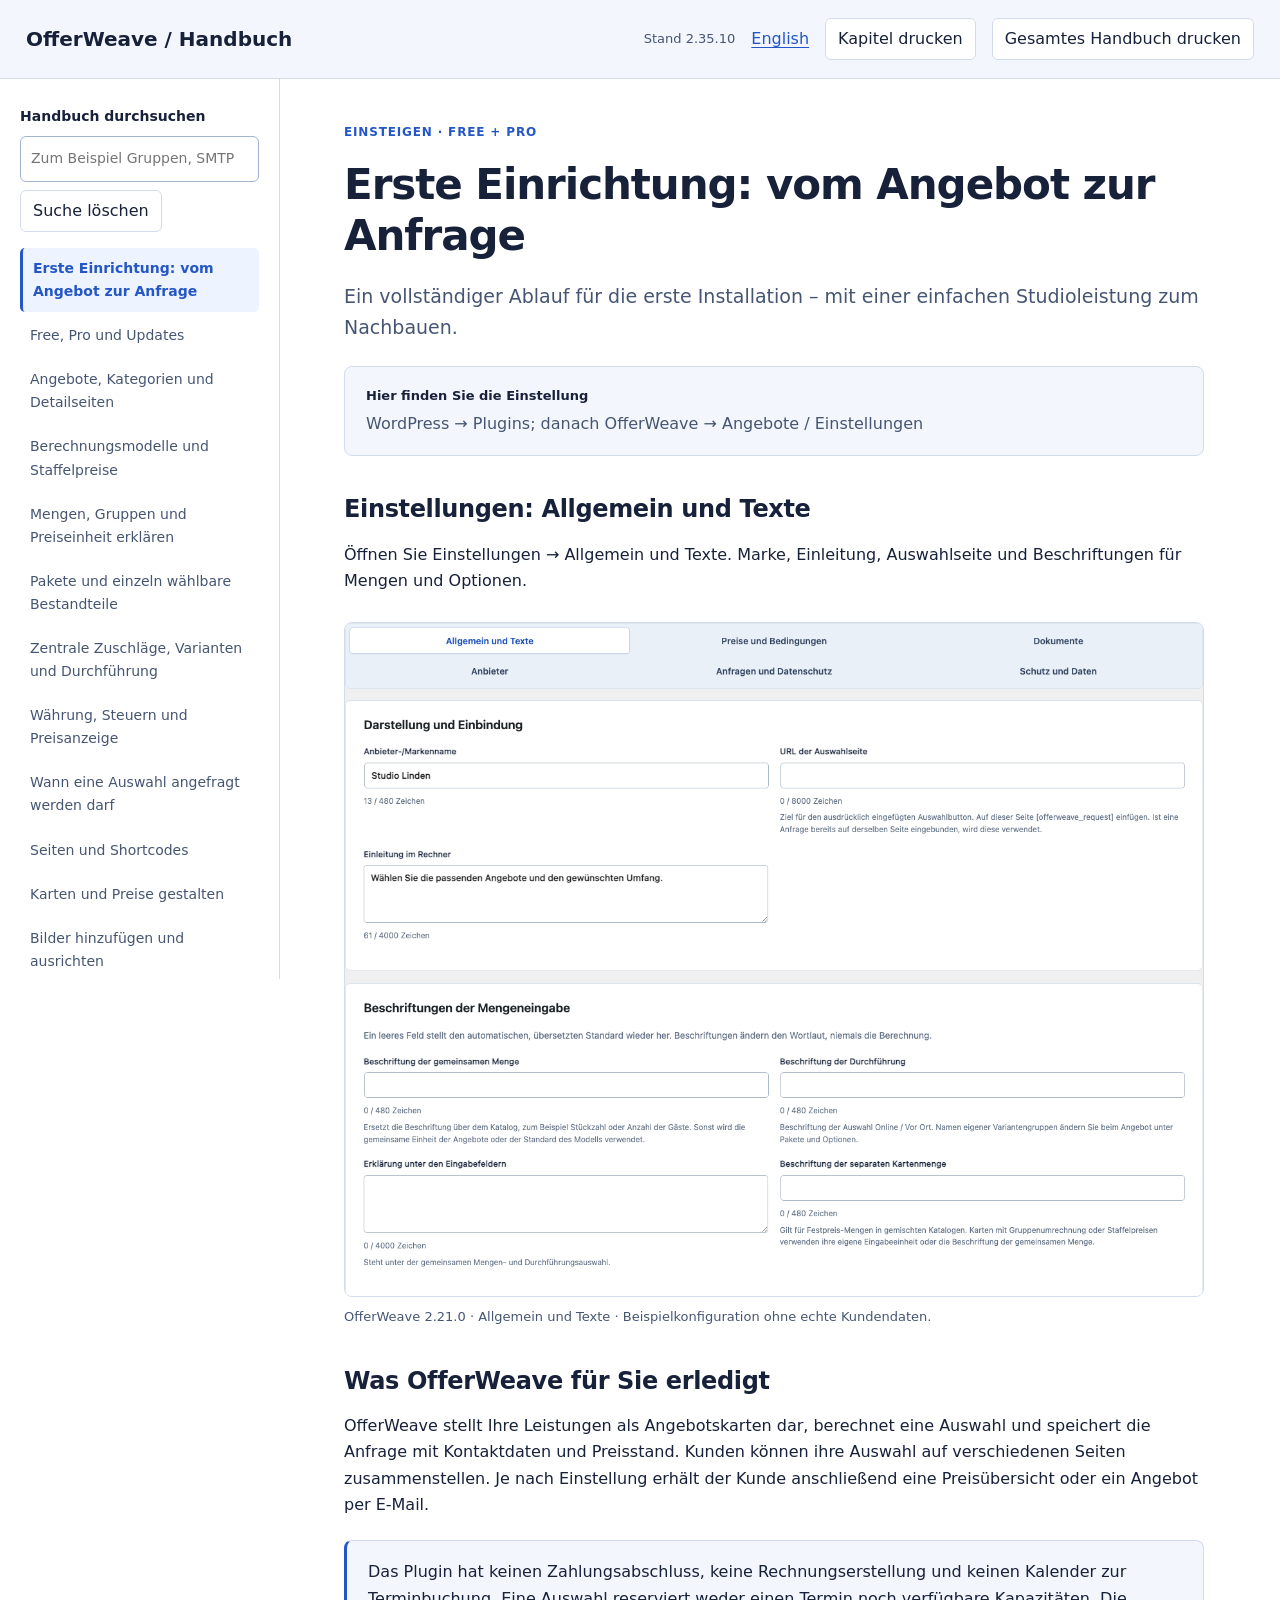
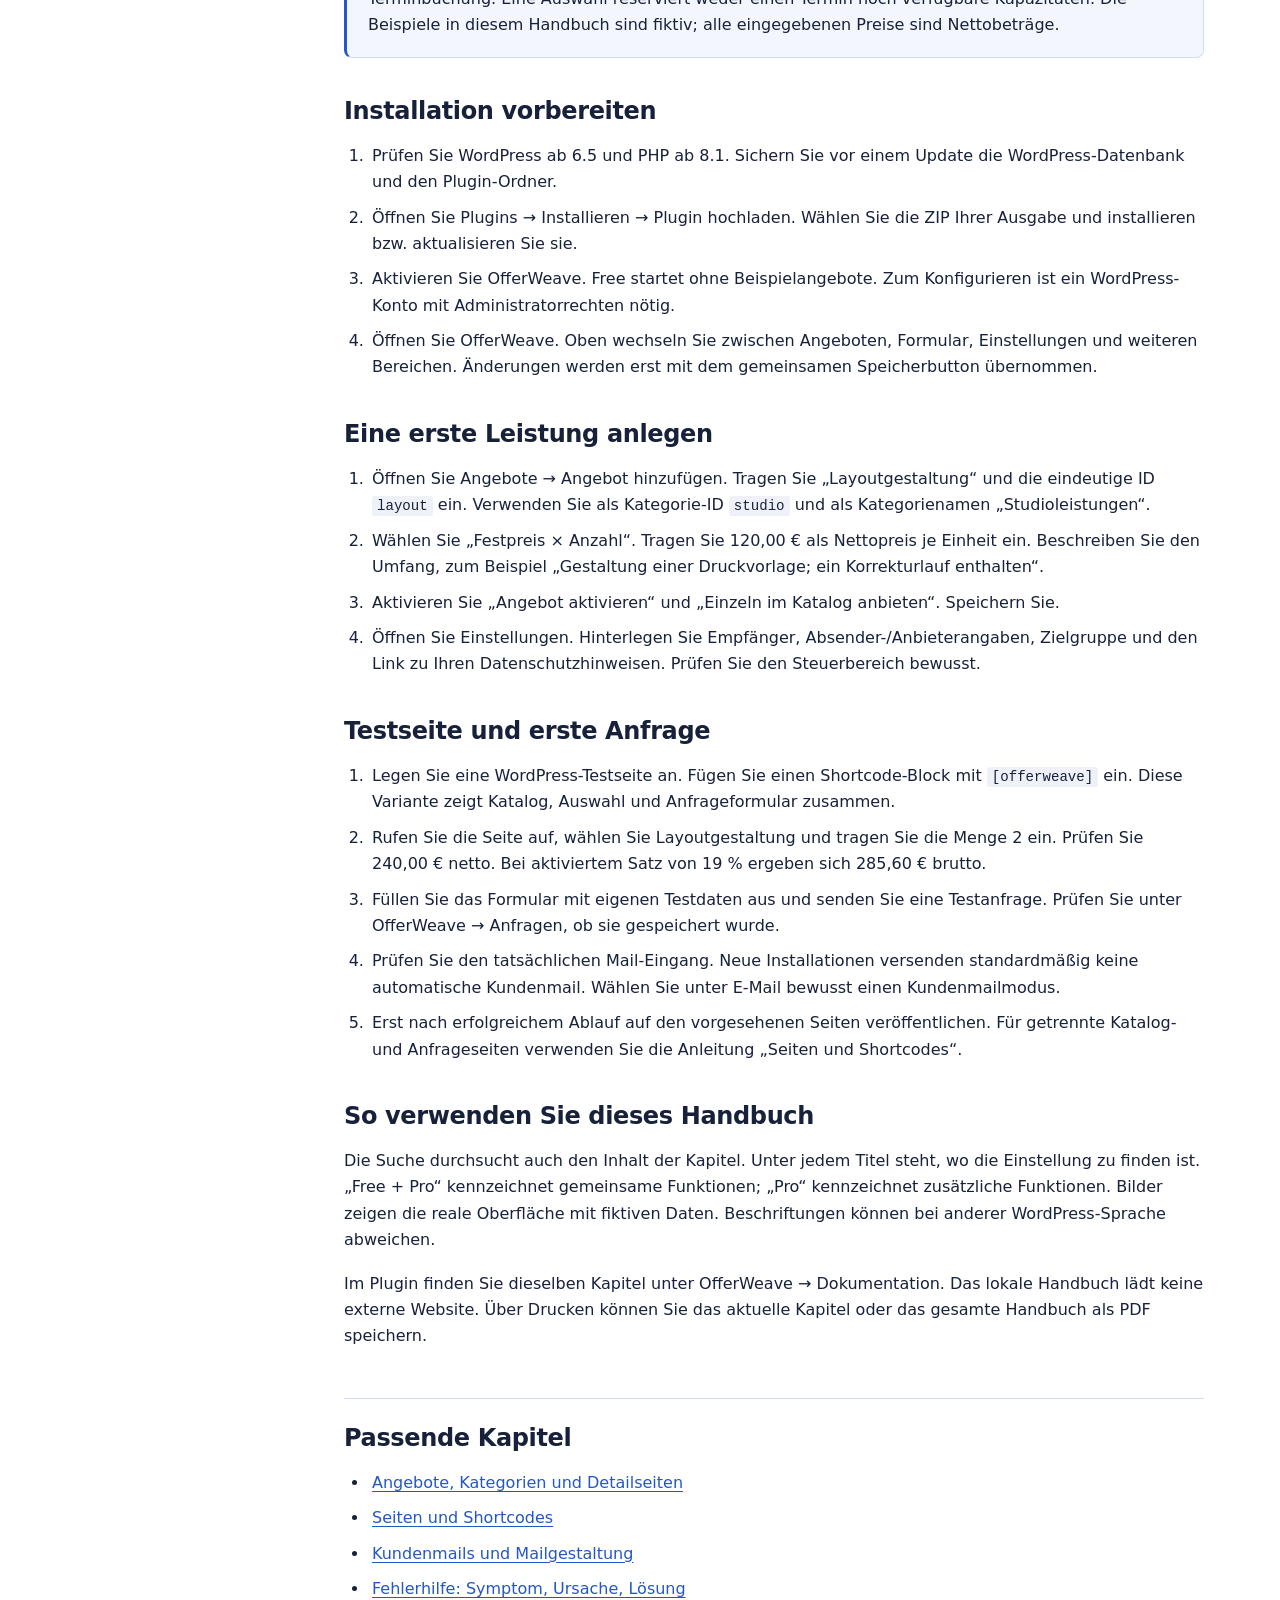
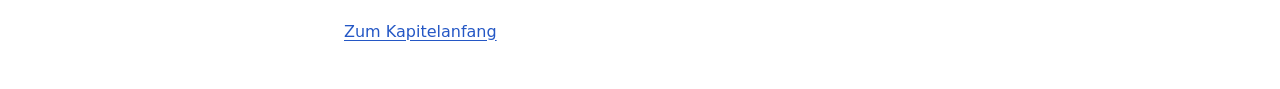
==== commit 3b7a1331: "Release OfferWeave Free 2.35.10" ====
--- a/handbook/de/index.html
+++ b/handbook/de/index.html
@@ -1,4 +1,4 @@
-<!doctype html><html lang="de"><head><meta charset="utf-8"><meta name="viewport" content="width=device-width,initial-scale=1"><meta name="robots" content="noindex,nofollow"><title>OfferWeave · Handbuch</title><link rel="stylesheet" href="../manual.css?v=2.35.9"><script defer src="../manual.js?v=2.35.9"></script></head><body class="owm" data-hit-label="passende Kapitel"><a class="owm-skip" href="#reader">Zum Inhalt</a><header class="owm-header"><strong>OfferWeave / Handbuch</strong><span>Stand 2.35.9</span><a data-language href="../en/index.html" lang="en">English</a><button data-print hidden>Kapitel drucken</button><button data-print-all hidden>Gesamtes Handbuch drucken</button></header><div class="owm-layout"><aside class="owm-sidebar"><div data-search-area hidden><label for="manual-search">Handbuch durchsuchen</label><input type="search" id="manual-search" placeholder="Zum Beispiel Gruppen, SMTP oder Banner"><button data-clear>Suche löschen</button><p data-search-status role="status" aria-live="polite"></p></div><nav aria-label="Inhaltsverzeichnis"><a href="#start" data-topic="start">Erste Einrichtung: vom Angebot zur Anfrage</a><a href="#editions" data-topic="editions">Free, Pro und Updates</a><a href="#offers" data-topic="offers">Angebote, Kategorien und Detailseiten</a><a href="#pricing" data-topic="pricing">Berechnungsmodelle und Staffelpreise</a><a href="#groups" data-topic="groups">Mengen, Gruppen und Preiseinheit erklären</a><a href="#packages" data-topic="packages">Pakete und einzeln wählbare Bestandteile</a><a href="#variants" data-topic="variants">Zentrale Zuschläge, Varianten und Durchführung</a><a href="#taxes" data-topic="taxes">Währung, Steuern und Preisanzeige</a><a href="#selection-rules" data-topic="selection-rules">Wann eine Auswahl angefragt werden darf</a><a href="#shortcodes" data-topic="shortcodes">Seiten und Shortcodes</a><a href="#design" data-topic="design">Karten und Preise gestalten</a><a href="#images" data-topic="images">Bilder hinzufügen und ausrichten</a><a href="#promotions" data-topic="promotions">Sonderangebote, Aktionspreise und Banner</a><a href="#forms" data-topic="forms">Formular, Pflichtfelder und Spam-Schutz</a><a href="#email" data-topic="email">Kundenmails und Mailgestaltung</a><a href="#smtp" data-topic="smtp">Eigenes SMTP einrichten und Fehler finden</a><a href="#requests" data-topic="requests">Anfragen prüfen, bearbeiten und erneut senden</a><a href="#legal" data-topic="legal">Dokumenttyp, Anbieterangaben und Fristen</a><a href="#languages" data-topic="languages">Deutsch, Englisch und mehrsprachige Websites</a><a href="#transfer" data-topic="transfer">Import, Export und Websiteumzug</a><a href="#maintenance" data-topic="maintenance">Updates, Datensicherung und Aufbewahrung</a><a href="#troubleshooting" data-topic="troubleshooting">Fehlerhilfe: Symptom, Ursache, Lösung</a><a href="#reference" data-topic="reference">Einstellungsfinder und Abnahmecheck</a></nav><p data-empty hidden>Keine passenden Kapitel. Versuchen Sie einen anderen Begriff.</p></aside><main id="reader"><noscript><p>Ohne JavaScript werden alle Kapitel nacheinander angezeigt. Nutzen Sie die Suchfunktion Ihres Browsers.</p></noscript><article id="start" data-article tabindex="-1"><p class="owm-eyebrow">Einsteigen · Free + Pro</p><h1>Erste Einrichtung: vom Angebot zur Anfrage</h1><p class="owm-lead">Ein vollständiger Ablauf für die erste Installation – mit einer einfachen Studioleistung zum Nachbauen.</p><div class="owm-path"><strong>Hier finden Sie die Einstellung</strong><p>WordPress → Plugins; danach OfferWeave → Angebote / Einstellungen</p></div><section id="start--1"><h2>Einstellungen: Allgemein und Texte</h2><p>Öffnen Sie Einstellungen → Allgemein und Texte. Marke, Einleitung, Auswahlseite und Beschriftungen für Mengen und Optionen.</p><figure><a href="../images/settings-general-de.webp" target="_blank" rel="noopener" aria-label="Bild in voller Größe öffnen: Einstellungsnavigation mit geöffnetem Bereich Allgemein und Texte"><img src="../images/settings-general-de.webp" alt="Einstellungsnavigation mit geöffnetem Bereich Allgemein und Texte" loading="lazy" width="1334" height="1046"></a><figcaption>OfferWeave 2.21.0 · Allgemein und Texte · Beispielkonfiguration ohne echte Kundendaten.</figcaption></figure></section><section id="start--2"><h2>Was OfferWeave für Sie erledigt</h2><p>OfferWeave stellt Ihre Leistungen als Angebotskarten dar, berechnet eine Auswahl und speichert die Anfrage mit Kontaktdaten und Preisstand. Kunden können ihre Auswahl auf verschiedenen Seiten zusammenstellen. Je nach Einstellung erhält der Kunde anschließend eine Preisübersicht oder ein Angebot per E-Mail.</p><aside class="owm-note">Das Plugin hat keinen Zahlungsabschluss, keine Rechnungserstellung und keinen Kalender zur Terminbuchung. Eine Auswahl reserviert weder einen Termin noch verfügbare Kapazitäten. Die Beispiele in diesem Handbuch sind fiktiv; alle eingegebenen Preise sind Nettobeträge.</aside></section><section id="start--3"><h2>Installation vorbereiten</h2><ol><li>Prüfen Sie WordPress ab 6.5 und PHP ab 8.1. Sichern Sie vor einem Update die WordPress-Datenbank und den Plugin-Ordner.</li><li>Öffnen Sie Plugins → Installieren → Plugin hochladen. Wählen Sie die ZIP Ihrer Ausgabe und installieren bzw. aktualisieren Sie sie.</li><li>Aktivieren Sie OfferWeave. Free startet ohne Beispielangebote. Zum Konfigurieren ist ein WordPress-Konto mit Administratorrechten nötig.</li><li>Öffnen Sie OfferWeave. Oben wechseln Sie zwischen Angeboten, Formular, Einstellungen und weiteren Bereichen. Änderungen werden erst mit dem gemeinsamen Speicherbutton übernommen.</li></ol></section><section id="start--4"><h2>Eine erste Leistung anlegen</h2><ol><li>Öffnen Sie Angebote → Angebot hinzufügen. Tragen Sie „Layoutgestaltung“ und die eindeutige ID <code>layout</code> ein. Verwenden Sie als Kategorie-ID <code>studio</code> und als Kategorienamen „Studioleistungen“.</li><li>Wählen Sie „Festpreis × Anzahl“. Tragen Sie 120,00 € als Nettopreis je Einheit ein. Beschreiben Sie den Umfang, zum Beispiel „Gestaltung einer Druckvorlage; ein Korrekturlauf enthalten“.</li><li>Aktivieren Sie „Angebot aktivieren“ und „Einzeln im Katalog anbieten“. Speichern Sie.</li><li>Öffnen Sie Einstellungen. Hinterlegen Sie Empfänger, Absender-/Anbieterangaben, Zielgruppe und den Link zu Ihren Datenschutzhinweisen. Prüfen Sie den Steuerbereich bewusst.</li></ol></section><section id="start--5"><h2>Testseite und erste Anfrage</h2><ol><li>Legen Sie eine WordPress-Testseite an. Fügen Sie einen Shortcode-Block mit <code>[offerweave]</code> ein. Diese Variante zeigt Katalog, Auswahl und Anfrageformular zusammen.</li><li>Rufen Sie die Seite auf, wählen Sie Layoutgestaltung und tragen Sie die Menge 2 ein. Prüfen Sie 240,00 € netto. Bei aktiviertem Satz von 19 % ergeben sich 285,60 € brutto.</li><li>Füllen Sie das Formular mit eigenen Testdaten aus und senden Sie eine Testanfrage. Prüfen Sie unter OfferWeave → Anfragen, ob sie gespeichert wurde.</li><li>Prüfen Sie den tatsächlichen Mail-Eingang. Neue Installationen versenden standardmäßig keine automatische Kundenmail. Wählen Sie unter E-Mail bewusst einen Kundenmailmodus.</li><li>Erst nach erfolgreichem Ablauf auf den vorgesehenen Seiten veröffentlichen. Für getrennte Katalog- und Anfrageseiten verwenden Sie die Anleitung „Seiten und Shortcodes“.</li></ol></section><section id="start--6"><h2>So verwenden Sie dieses Handbuch</h2><p>Die Suche durchsucht auch den Inhalt der Kapitel. Unter jedem Titel steht, wo die Einstellung zu finden ist. „Free + Pro“ kennzeichnet gemeinsame Funktionen; „Pro“ kennzeichnet zusätzliche Funktionen. Bilder zeigen die reale Oberfläche mit fiktiven Daten. Beschriftungen können bei anderer WordPress-Sprache abweichen.</p><p>Im Plugin finden Sie dieselben Kapitel unter OfferWeave → Dokumentation. Das lokale Handbuch lädt keine externe Website. Über Drucken können Sie das aktuelle Kapitel oder das gesamte Handbuch als PDF speichern.</p></section><footer><h2>Passende Kapitel</h2><ul><li><a href="#offers">Angebote, Kategorien und Detailseiten</a></li><li><a href="#shortcodes">Seiten und Shortcodes</a></li><li><a href="#email">Kundenmails und Mailgestaltung</a></li><li><a href="#troubleshooting">Fehlerhilfe: Symptom, Ursache, Lösung</a></li></ul><a href="#start">Zum Kapitelanfang</a></footer></article><article id="editions" data-article tabindex="-1"><p class="owm-eyebrow">Einsteigen · Free + Pro</p><h1>Free, Pro und Updates</h1><p class="owm-lead">Funktionen der Ausgaben, Installation und Lizenzverwaltung.</p><div class="owm-path"><strong>Hier finden Sie die Einstellung</strong><p>OfferWeave → Free &amp; Pro</p></div><section id="editions--1"><h2>Die passende Ausgabe</h2><div class="owm-table" tabindex="0" role="region" aria-label="Bereich / Free / Pro"><table><thead><tr><th scope="col">Bereich</th><th scope="col">Free</th><th scope="col">Pro</th></tr></thead><tbody><tr><td>Angebote, Kategorien, Bilder und eigene Kurzinfo-Icons</td><td>Ja</td><td>Ja</td></tr><tr><td>Festpreis × Anzahl, einmalig oder monatlich</td><td>Ja</td><td>Ja</td></tr><tr><td>Katalog, Einzelkarte, Detailauswahl und Anfrage per Shortcode</td><td>Ja</td><td>Ja</td></tr><tr><td>Gemeinsame oder eigene Karteneingaben und Feldbeschriftungen</td><td>Ja</td><td>Ja</td></tr><tr><td>Akzentfarbe, Kartenhintergrund und Rundung</td><td>Ja</td><td>Ja</td></tr><tr><td>Eigene Anfragefelder und Spam-Schutz</td><td>Ja</td><td>Ja</td></tr><tr><td>Anfragen verwalten, exportieren und Standardmails senden</td><td>Ja</td><td>Ja</td></tr><tr><td>Globale Standardwährung</td><td>Ja</td><td>Ja</td></tr><tr><td>Weitere Währungen wie CHF, GBP, JPY und KWD</td><td>Ja</td><td>Ja</td></tr><tr><td>Steuern, Netto/Brutto und Anfragebedingungen</td><td>Ja</td><td>Ja</td></tr><tr><td>Deutsch/Englisch und Polylang-Anbindung</td><td>Ja</td><td>Ja</td></tr><tr><td>Konfiguration importieren und exportieren innerhalb der Ausgabe</td><td>Ja</td><td>Ja</td></tr><tr><td>Staffelpreise, Gruppen und Auswahlpakete</td><td>Nein</td><td>Ja</td></tr><tr><td>Varianten und Durchführung gemeinsam oder je Karte</td><td>Nein</td><td>Ja</td></tr><tr><td>Individuelle Zuschläge und Zusatzkosten</td><td>Nein</td><td>Ja</td></tr><tr><td>Eingaben per Shortcode frei platzieren</td><td>Nein</td><td>Ja</td></tr><tr><td>Befristete Aktionen und Aktionspreise</td><td>Nein</td><td>Ja</td></tr><tr><td>Aktionsbanner frei per Shortcode platzieren</td><td>Nein</td><td>Ja</td></tr><tr><td>Vollständiger Designer für Karten, Eingaben und Banner</td><td>Nein</td><td>Ja</td></tr><tr><td>Eigene Mailvorlagen und Mailgestaltung</td><td>Nein</td><td>Ja</td></tr><tr><td>Integrierter SMTP-Versand für OfferWeave</td><td>Nein</td><td>Ja</td></tr></tbody></table></div><figure><a href="../images/edition-features-de.webp" target="_blank" rel="noopener" aria-label="Bild in voller Größe öffnen: Funktionen in Free und Pro im Plugin vergleichen."><img src="../images/edition-features-de.webp" alt="Funktionen in Free und Pro im Plugin vergleichen." loading="lazy" width="1196" height="985"></a><figcaption>OfferWeave 2.35.0 · Funktionsvergleich in der tatsächlich installierten Free-Ausgabe.</figcaption></figure><p>Free ist nicht auf zwei Angebote beschränkt. Die gemeinsame technische Obergrenze beträgt 150 Angebote. Pro ergänzt Rechenmodelle und Gestaltung; ein monatlicher Angebotspreis ist keine Zahlungs- oder Abofunktion.</p><p>OfferWeave wird von Convati UG (haftungsbeschränkt) entwickelt und veröffentlicht. Diese Firma ist in allen drei Ausgaben als Plugin-Autor angegeben.</p><p>Unter Design stehen in Free Akzentfarbe, Kartenfläche und Eckenrundung zur Verfügung. Alle unterstützten Standardwährungen können in Free und Pro unter Einstellungen gewählt werden.</p><figure><a href="../images/free-design-de.webp" target="_blank" rel="noopener" aria-label="Bild in voller Größe öffnen: Die drei Einstellungen der Free-Basisgestaltung."><img src="../images/free-design-de.webp" alt="Die drei Einstellungen der Free-Basisgestaltung." loading="lazy" width="1254" height="310"></a><figcaption>OfferWeave 2.35.0 · Basisgestaltung in einer lokalen WordPress-Installation.</figcaption></figure></section><section id="editions--2"><h2>Pro direkt aus dem Dashboard kaufen</h2><p>„Pro kaufen“ öffnet die Preisübersicht für 1, 5 oder 25 Website-Registrierungen in einem neuen Tab. Die deutschen Jahrespreise betragen 69, 129 und 249 Euro inklusive 19 % MwSt. Der MwSt.-Hinweis steht direkt unter jedem Preis. Der Hinweis zur Anpassung an Ihr Rechnungsland im Checkout steht unter den Preiskarten. Wählen Sie „Zum Checkout“ beim gewünschten Paket. Ihr aktueller WordPress-Entwurf bleibt geöffnet.</p><figure><a href="../images/upgrade-de.webp" target="_blank" rel="noopener" aria-label="Bild in voller Größe öffnen: OfferWeave: eigene Pro-Preisübersicht mit drei deutschen Bruttopreisen und Checkout-Buttons."><img src="../images/upgrade-de.webp" alt="OfferWeave: eigene Pro-Preisübersicht mit drei deutschen Bruttopreisen und Checkout-Buttons." loading="lazy" width="1160" height="946"></a><figcaption>OfferWeave 2.35.9: Paketvergleich für 1, 5 oder 25 Website-Registrierungen mit deutschen Bruttopreisen.</figcaption></figure><p>Konto und vorhandene Lizenz verwalten Sie unter Free &amp; Pro. Ein Klick auf den Kaufbutton kauft noch nichts und speichert keine Konfiguration. Nach dem Kauf installieren Sie das öffentliche Pro-Paket und aktivieren die erhaltene Lizenz.</p></section><section id="editions--3"><h2>Installieren und wechseln</h2><ol><li>Sichern Sie Konfiguration und Datenbank. Installieren Sie die passende ZIP über WordPress → Plugins → Plugin hochladen.</li><li>Deaktivieren Sie eine bereits aktive OfferWeave-Ausgabe unter Plugins. Aktivieren Sie danach die gewünschte Ausgabe. Einstellungen und Anfragen bleiben erhalten. Bei Netzwerkaktivierung prüfen Sie auch die einzelnen Websites.</li><li>Prüfen Sie nach einem Wechsel Katalog, Detailseiten, Auswahl und Mails auf einer Testseite.</li></ol><aside class="owm-note">Beim Wechsel auf Free werden Pro-Angebote nicht zu Festpreis-Angeboten umgerechnet. Komplexe Angebote sind öffentlich nicht verfügbar; erweiterte Einstellungen bleiben gespeichert und sind gegen Änderungen geschützt. Einfache Angebote erscheinen ohne Pro-Aktionen und mit Basisgestaltung.</aside><aside class="owm-note">Beim Update auf 2.35.0 werden die bisherigen Einstellungen und Anfragen einmalig in die neuen internen Speicherbezeichnungen übernommen. Sichern Sie vor dem Update die Datenbank. Für einen Rückwechsel auf eine ältere Pluginversion ist eine dazu passende Datenbanksicherung erforderlich.</aside></section><section id="editions--4"><h2>Lizenz und Services</h2><p>Eine bezahlte Pro-Lizenz umfasst offizielle Updates, Downloads und Support für die gekaufte Laufzeit. Unter Free &amp; Pro sehen Sie Ihren Lizenzstatus und öffnen die Konto- und Lizenzverwaltung.</p><p>Das Deaktivieren einer Lizenz kündigt nicht automatisch das zugehörige Abonnement. Prüfen Sie bei ausstehender Zahlung oder falschem Produktkonto den Status in Ihrer Freemius-Kontoverwaltung.</p><figure><a href="../images/license-status-de.webp" target="_blank" rel="noopener" aria-label="Bild in voller Größe öffnen: Lizenzstatus und Konto verwalten."><img src="../images/license-status-de.webp" alt="Lizenzstatus und Konto verwalten." loading="lazy" width="1074" height="1181"></a><figcaption>OfferWeave 2.25.6 · Lokaler WordPress-Test mit Teststatus.</figcaption></figure></section><footer><h2>Passende Kapitel</h2><ul><li><a href="#start">Erste Einrichtung: vom Angebot zur Anfrage</a></li><li><a href="#maintenance">Updates, Datensicherung und Aufbewahrung</a></li><li><a href="#transfer">Import, Export und Websiteumzug</a></li></ul><a href="#editions">Zum Kapitelanfang</a></footer></article><article id="offers" data-article tabindex="-1"><p class="owm-eyebrow">Angebote aufbauen · Free + Pro</p><h1>Angebote, Kategorien und Detailseiten</h1><p class="owm-lead">Die grundlegenden Felder einer Karte – und der Unterschied zwischen aktiv und einzeln sichtbar.</p><div class="owm-path"><strong>Hier finden Sie die Einstellung</strong><p>OfferWeave → Angebote → Angebot wählen → vier Bereiche</p></div><section id="offers--1"><h2>Angebote finden</h2><p>Suche, Rollen-, Status- und Kategoriefilter bleiben oben in der Angebots-Seitenleiste stehen. Nur die gefilterten Angebotskarten darunter scrollen. Auch Trefferzahl, „Filter zurücksetzen“ und „Angebot hinzufügen“ sind jederzeit außerhalb der Trefferliste erreichbar. Beim Wechsel zwischen Angeboten bleiben Filter, offener Entwurf und Listenposition erhalten. Eine neue Filterung beginnt oben in der Trefferliste. Ein geöffneter Entwurf bleibt offen, auch wenn er nicht mehr zum Filter passt.</p><figure><a href="../images/offers-de.webp" target="_blank" rel="noopener" aria-label="Bild in voller Größe öffnen: Angebotsverwaltung mit feststehenden Suchfiltern und separat scrollbarer Trefferliste."><img src="../images/offers-de.webp" alt="Angebotsverwaltung mit feststehenden Suchfiltern und separat scrollbarer Trefferliste." loading="lazy" width="1334" height="950"></a><figcaption>OfferWeave 2.20.1 · Suche und Filter oben, scrollbare Angebote darunter.</figcaption></figure><p>Die Trefferliste lässt sich mit Mausrad oder Touch scrollen. Per Tab erreichen Sie den Listenbereich und seine Angebotsbuttons; Bild auf/ab scrollt die fokussierte Liste. Auf kleinen oder niedrigen Bildschirmen bleibt die Seitenleiste im normalen Seitenfluss, während die Trefferliste weiterhin separat scrollt.</p></section><section id="offers--2"><h2>Vier Bereiche statt eines langen Formulars</h2><ol><li>Inhalt und Darstellung: Name, Beschreibung, Kartentexte, Preiseinheit und Bild.</li><li>Preis und Menge: Berechnungsmodell, Preis, Mengenregeln, Einheiten und Entwurfsvorschau.</li><li>Pakete und Optionen: enthaltene Leistungen, separate Bestandteilpreise für zusammenstellbare Pakete, Varianten und Reisekosten.</li><li>Veröffentlichung: eindeutige ID, Kategorie, Sichtbarkeit, Detailadresse und Shortcodes.</li></ol></section><section id="offers--3"><h2>Kurzinfos mit eigenen Icons</h2><p>Unter Angebote → Inhalt und Darstellung → Kurzinfos pflegen Sie bis zu vier Einträge mit eigenen Bilddateien. Jede Zeile hat ein Textfeld, eine kleine Bildvorschau und „Wählen / hochladen“. Es gibt keine vorgegebene Icon-Liste. Neue Zeilen starten ohne Icon; dann erscheint nur der Text. Auch in Free verfügbar.</p><p>Die Kurzinfos verteilen sich automatisch über die verfügbare Innenbreite der Karte. Icon und Beschriftung bleiben jeweils als Gruppe zusammen. Vorhandene Rand- und Mindestabstände bleiben erhalten. Bei wenig Platz wechseln ganze Gruppen in eine neue Zeile; lange Texte können innerhalb der Gruppe umbrechen. Ein einzelner Eintrag bleibt links ausgerichtet. Das gilt für alle Kartenlayouts und die Vorschau; eine zusätzliche Einstellung ist nicht nötig.</p><figure><a href="../images/fact-spacing-de.webp" target="_blank" rel="noopener" aria-label="Bild in voller Größe öffnen: Angebotskarte mit drei über die Innenbreite verteilten Kurzinfos; Icon und Beschriftung bleiben zusammen."><img src="../images/fact-spacing-de.webp" alt="Angebotskarte mit drei über die Innenbreite verteilten Kurzinfos; Icon und Beschriftung bleiben zusammen." loading="lazy" width="628" height="590"></a><figcaption>OfferWeave 2.29.1: Gleichmäßige Abstände zwischen den Kurzinfo-Gruppen, mit den bestehenden Kartenrändern.</figcaption></figure><figure><a href="../images/fact-icons-de.webp" target="_blank" rel="noopener" aria-label="Bild in voller Größe öffnen: Gleichmäßig ausgerichtete Kurzinfos mit einem kleinen Entfernen-Kreuz über jeder zugeordneten Icon-Vorschau."><img src="../images/fact-icons-de.webp" alt="Gleichmäßig ausgerichtete Kurzinfos mit einem kleinen Entfernen-Kreuz über jeder zugeordneten Icon-Vorschau." loading="lazy" width="946" height="734"></a><figcaption>OfferWeave 2.16.2: Beschriftungen oben; Textfeld, Vorschau und Buttons auf einer Höhe. Das kleine × über dem Icon entfernt nur das Bild.</figcaption></figure><ol><li>„Kurzinfo hinzufügen“ anklicken und Text eingeben. Pro Zeile sind bis zu 480 Zeichen möglich; kurze Angaben bleiben leichter lesbar.</li><li>„Wählen / hochladen“ öffnet die WordPress-Mediathek. Dort unter „Dateien hochladen“ ein eigenes Bild hinzufügen oder unter „Mediathek“ ein vorhandenes Bild auswählen. Mit „Dieses Icon verwenden“ bestätigen.</li><li>Das kleine × direkt über der Icon-Vorschau entfernt nur die Bildzuordnung (Tooltip „Icon entfernen“). Die Datei bleibt in der Mediathek. Die Pfeile rechts verschieben Text, Icon und Übersetzungen gemeinsam; das rechte × neben den Pfeilen entfernt die ganze Kurzinfo.</li><li>Speichern veröffentlicht die Änderung. Die gleichen eigenen Icons erscheinen in allen Kartenlayouts und der Designer-Vorschau. Duplizieren übernimmt die Zuordnungen.</li></ol><p>Geeignet sind kleine, möglichst quadratische PNG-, WebP-, JPEG-, GIF- oder AVIF-Dateien; transparente PNGs eignen sich für freistehende Icons. Die Anzeige erhält die Proportionen. SVGs aus der Mediathek werden ebenfalls unterstützt; neue SVG-Uploads müssen in WordPress freigegeben sein. Icons neben dem zugehörigen Text werden für Bildschirmleser als dekorativ behandelt.</p><p>Export/Import übernimmt die Bildadressen, keine Bilddateien oder fremden Mediathek-IDs. Solange die ursprünglichen Adressen erreichbar sind, bleiben die Icons sichtbar. Für einen vollständigen Umzug die Dateien in die Mediathek der Zielwebsite übertragen und dort neu zuordnen. Ein fehlendes Bild kann erneut gewählt oder entfernt werden.</p><p>Seit Version 2.16.1 entfallen die bisherigen vorgegebenen Kurzinfo-Symbole. Texte und Reihenfolge bleiben erhalten; wählen Sie für gewünschte Icons eigene Bilddateien aus. Andere Kartensymbole werden dadurch nicht geändert.</p></section><section id="offers--4"><h2>Anlegen und Speichern</h2><p>„Angebot hinzufügen“ bietet passende Startpunkte. Das Einzelangebot startet mit Festpreis × Anzahl; die beiden Paket-Startpunkte stehen in Pro bereit. Anschließend bearbeiten Sie die vorhandenen Regeln. Abbrechen legt nichts an. Der Bereichswechsel speichert nichts: Erst der Speicherbutton übernimmt die Konfiguration.</p><aside class="owm-note">Die Rolle beschreibt die Zusammenstellung. Das Berechnungsmodell beschreibt, wie der Preis entsteht. „Modul“ ist kein eigener Angebotstyp. Ein enthaltenes Einzelangebot behält seine eigene Berechnung.</aside></section><section id="offers--5"><h2>Katalog und Detailseite</h2><p>Unter Veröffentlichung aktivieren Sie die eigene Katalogkarte und tragen bei Bedarf die Detail-URL ein. Auf der Detailseite setzen Sie <code>[offerweave_add id=&quot;layout&quot;]</code> ein. Die ID bleibt unabhängig von der Reihenfolge. Kataloge erscheinen mit <code>[offerweave_catalog category=&quot;studio&quot;]</code>; die Auswahl setzen Sie separat mit <code>[offerweave_selection]</code>.</p></section><section id="offers--6"><h2>Gelber Hinweis bei gemischten Kategorien</h2><p>Eine Kategorie kann weiterhin verschiedene Berechnungsmodelle enthalten. Sind aktive, einzeln im Katalog sichtbare Angebote unterschiedlich berechnet, erscheint oben im Angebotseditor ein gelber Hinweis. Er verhindert das Speichern nicht und ändert keine Preise.</p><p>Öffnen Sie „Angebote und Preisregeln prüfen“. Unter jedem Modell stehen die betroffenen Angebote. Ein Klick öffnet direkt deren Preisregel. Deaktivierte Angebote und reine Paketbestandteile werden beim Vergleich nicht berücksichtigt. Der Hinweis reagiert bereits auf Änderungen im Entwurf.</p><figure><a href="../images/category-models-de.webp" target="_blank" rel="noopener" aria-label="Bild in voller Größe öffnen: Gelber Hinweis im Angebotseditor mit getrennten Listen für Festpreis × Anzahl und Gruppenumrechnung."><img src="../images/category-models-de.webp" alt="Gelber Hinweis im Angebotseditor mit getrennten Listen für Festpreis × Anzahl und Gruppenumrechnung." loading="lazy" width="1034" height="556"></a><figcaption>OfferWeave 2.22.2 · reale lokale Oberfläche mit fiktiven Studioleistungen: Preisregeln prüfen, ohne das Speichern zu sperren.</figcaption></figure><p>Für eine durchgängig gemeinsame Menge verwenden Sie passende, einheitliche Modelle in der Kategorie. Die Durchführung wird auch bei gemischten Modellen gemeinsam gewählt. Prüfen Sie jedes Angebot unter Preis und Menge und stellen Sie dessen eigene Gruppengröße bzw. Staffel ein. Kategorien sind keine gemeinsame Preisregel: Ein Modellwechsel wird niemals automatisch auf andere Angebote oder Paketbestandteile übertragen.</p><p>Unter Einstellungen → Allgemein und Texte können Sie stattdessen „Je Angebotskarte getrennt“ wählen. Dann sind Menge und Durchführung je Karte unabhängig und der gemeinsame Block entfällt – auch bei gleichem Preismodell.</p></section><section id="offers--7"><h2>Hinweise und Bestätigungen</h2><p>OfferWeave zeigt Hinweise und Bestätigungen in eigenen Dialogfenstern. Lesen Sie die Meldung und schließen Sie einen Hinweis mit „Verstanden“, dem X oder Escape. Bei Bestätigungen können Sie mit „Abbrechen“, X oder Escape ohne Änderung zurückkehren. Eine Aktion wird erst mit der beschrifteten Aktionsschaltfläche ausgeführt.</p><figure><a href="../images/dialog-warning-de.webp" target="_blank" rel="noopener" aria-label="Bild in voller Größe öffnen: OfferWeave-Hinweis zum gesperrten Wechsel eines Preismodells mit zugeordneten Paketbestandteilen."><img src="../images/dialog-warning-de.webp" alt="OfferWeave-Hinweis zum gesperrten Wechsel eines Preismodells mit zugeordneten Paketbestandteilen." loading="lazy" width="1420" height="1050"></a><figcaption>OfferWeave 2.35.4 · Das bisherige Modell und die Paketbestandteile bleiben erhalten.</figcaption></figure><p>Sind einem Paket Bestandteile zugeordnet, entfernen Sie diese ausdrücklich im Bereich „Pakete und Optionen“, bevor Sie zu einem Preismodell ohne Bestandteile wechseln. Das Schließen des Hinweises entfernt keine Zuordnung.</p><figure><a href="../images/dialog-confirm-de.webp" target="_blank" rel="noopener" aria-label="Bild in voller Größe öffnen: Bestätigung zum Entfernen eines Angebots mit Abbrechen und Angebot entfernen."><img src="../images/dialog-confirm-de.webp" alt="Bestätigung zum Entfernen eines Angebots mit Abbrechen und Angebot entfernen." loading="lazy" width="1420" height="1050"></a><figcaption>OfferWeave 2.35.4 · Abbrechen ist zunächst fokussiert; die Entfernung braucht eine Bestätigung.</figcaption></figure><p>Beim Neuladen, Schließen oder Verlassen einer Seite mit ungespeicherten Änderungen kann weiterhin eine Browsermeldung erscheinen. Deren Text und Gestaltung bestimmt der Browser. Dieser Schutz vor Datenverlust bleibt bestehen.</p></section><section id="offers--8"><h2>Fehlendes Auswahlpaket in Pro auflösen</h2><p>Eine ältere gespeicherte Zuordnung kann auf ein Auswahlpaket verweisen, das nicht mehr vorhanden ist. Pro zeigt dessen ID unter Angebote → gewünschtes Angebot → Preis und Menge → Berechnung und Eingabe. Der Hinweis allein ändert keine Daten.</p><figure><a href="../images/offer-missing-parent-de.webp" target="_blank" rel="noopener" aria-label="Bild in voller Größe öffnen: Pro zeigt die ID eines fehlenden Auswahlpakets und die Schaltfläche Unabhängig konfigurieren."><img src="../images/offer-missing-parent-de.webp" alt="Pro zeigt die ID eines fehlenden Auswahlpakets und die Schaltfläche Unabhängig konfigurieren." loading="lazy" width="934" height="485"></a><figcaption>OfferWeave 2.35.5 · Tatsächliche Pro-Oberfläche mit fiktiver Studioleistung.</figcaption></figure><ol><li>Prüfen Sie die angezeigte Paket-ID und die eigenen Preise, Gruppengrößen und Optionen dieses Angebots.</li><li>Klicken Sie auf „Unabhängig konfigurieren“, wenn das Angebot seine vorhandenen eigenen Einstellungen verwenden soll. Nur der Verweis auf das fehlende Paket wird entfernt; Preise und Varianten bleiben erhalten.</li><li>Prüfen Sie die Preisberechnung und klicken Sie auf „Änderungen speichern“. Verbleibende ungültige Zuordnungen werden weiterhin beim Speichern gemeldet.</li></ol><aside class="owm-note">In Free bleibt die normale Bearbeitung der Free-Angebote möglich; gespeicherte Pro-Daten bleiben erhalten. Eine fehlende Pro-Zuordnung wird beim Editionswechsel nicht stillschweigend entfernt. Sie können sie bei der nächsten Nutzung von Pro bewusst korrigieren.</aside></section><footer><h2>Passende Kapitel</h2><ul><li><a href="#pricing">Berechnungsmodelle und Staffelpreise</a></li><li><a href="#groups">Mengen, Gruppen und Preiseinheit erklären</a></li><li><a href="#images">Bilder hinzufügen und ausrichten</a></li><li><a href="#shortcodes">Seiten und Shortcodes</a></li></ul><a href="#offers">Zum Kapitelanfang</a></footer></article><article id="pricing" data-article tabindex="-1"><p class="owm-eyebrow">Preise berechnen · Pro</p><h1>Berechnungsmodelle und Staffelpreise</h1><p class="owm-lead">Das richtige Modell auswählen und die Preisformel anhand konkreter Werte prüfen. Festpreise gibt es auch in Free.</p><div class="owm-path"><strong>Hier finden Sie die Einstellung</strong><p>OfferWeave → Angebote → Preis und Menge</p></div><section id="pricing--1"><h2>Das passende Modell</h2><p>Festpreis × Anzahl multipliziert den Grundpreis mit der bestellten Stückzahl. Gruppenberechnung teilt die eingegebene Gesamtmenge durch die Gruppengröße und rundet auf. Staffelpreise wählen den Grundpreis zur Menge; zusätzliche Einheiten werden anhand der eingestellten Zuschlagsbereiche berechnet. Zusammenstellbare Pakete addieren ausschließlich die im Paket gespeicherten Bestandteilpreise und wenden darauf die Paketbasis Anzahl oder Gruppen an.</p></section><section id="pricing--2"><h2>Staffeln einrichten</h2><p>Grenzen müssen über alle Staffeln und Zuschlagsbereiche streng ansteigen. Beispiel Druckauflage: bis 100 Exemplare 600 €; bis 200 jeweils 3 € zusätzlich. 150 Exemplare kosten dann 750 € netto. Monatliche Angebote verwenden monatliche Beträge. Oberhalb „Automatisch berechnen bis“ bleibt der Preis offen.</p><figure><a href="../images/tiers-de.webp" target="_blank" rel="noopener" aria-label="Bild in voller Größe öffnen: Staffelpreise mit Grundpreis und Zuschlagsbereich."><img src="../images/tiers-de.webp" alt="Staffelpreise mit Grundpreis und Zuschlagsbereich." loading="lazy" width="1034" height="571"></a><figcaption>Staffelpreise mit Grundpreis und Zuschlagsbereich.</figcaption></figure></section><section id="pricing--3"><h2>Den Entwurf berechnen</h2><ol><li>Unter Preis und Menge zu „Berechnung testen“ wechseln. Die Vorschau verwendet die ungespeicherten Einstellungen.</li><li>Menge sowie gegebenenfalls Bestandteile, Varianten und Reiseangaben wählen. „Entwurf berechnen“ zeigt dieselbe Berechnung wie der Kundenbereich.</li><li>Prüfen Sie eine normale Menge, die letzte Menge einer Gruppe/Staffel und die erste Menge darüber. Bei 20 Einheiten pro Gruppe ergeben 21 Einheiten zwei Gruppen.</li><li>Netto, Steuern, Brutto, Laufzeiten und offene Kosten werden angezeigt. Hinweise zu Anfragebedingungen beziehen sich auf diese Position; weitere Positionen können die Anfrage freigeben.</li></ol><figure><a href="../images/price-preview-de.webp" target="_blank" rel="noopener" aria-label="Bild in voller Größe öffnen: Preisvorschau eines Entwurfs mit zwei berechneten Gruppen."><img src="../images/price-preview-de.webp" alt="Preisvorschau eines Entwurfs mit zwei berechneten Gruppen." loading="lazy" width="1034" height="619"></a><figcaption>Preisvorschau eines Entwurfs mit zwei berechneten Gruppen.</figcaption></figure><aside class="owm-note">Die Vorschau speichert keine Anfrage und sendet keine Mail. Nach einer Änderung verschwindet das veraltete Ergebnis. Ungültige Konfigurationen müssen vor der Berechnung korrigiert werden.</aside></section><section id="pricing--4"><h2>Mengen bei einheitlichen und gemischten Kategorien</h2><p>Verwenden alle sichtbaren Angebote dasselbe Berechnungsmodell, bleibt die gemeinsame Menge oberhalb der Karten. Treffen Festpreis × Anzahl, Gruppenumrechnung oder Staffelpreise aufeinander, erhält jede Karte ihre eigene Menge vor dem Preis. Die Durchführung bleibt als gemeinsame Auswahl oberhalb der Karten. Sie gilt für alle Angebote mit einer Durchführungsregel; die Mengen bleiben unabhängig. Eigene Zusatzvarianten stehen weiterhin in der jeweiligen Karte.</p><p>Beispiel: Ein Studiotermin kostet 200 € je Gruppe mit höchstens 10 Gästen, ohne Rabatt für weitere Gruppen. Tragen Sie in seiner Karte 30 Gäste ein: Der Preis beträgt 600 €. Eine Layoutgestaltung für 120 € je Vorlage startet mit Anzahl 1. Stellen Sie in dieser Karte Anzahl 2 ein: Sie kostet 240 €, während der Studiotermin weiterhin 600 € kostet.</p><figure><a href="../images/mixed-catalog-de.webp" target="_blank" rel="noopener" aria-label="Bild in voller Größe öffnen: Gemischter Katalog: gemeinsame Terminart oberhalb der Karten, eigene Vorlagenanzahl und Gästezahl direkt beim jeweiligen Angebot."><img src="../images/mixed-catalog-de.webp" alt="Gemischter Katalog: gemeinsame Terminart oberhalb der Karten, eigene Vorlagenanzahl und Gästezahl direkt beim jeweiligen Angebot." loading="lazy" width="1340" height="786"></a><figcaption>OfferWeave 2.26.2 · echte Katalogberechnung: 30 Gäste und 2 Druckvorlagen; Preise und Mengen bleiben unabhängig. Die eigenen Mengenfelder stehen kompakt unter dem jeweiligen Preis.</figcaption></figure><p>Festpreis-Karten starten mit Anzahl 1. Gruppen- und Staffelangebote verwenden jeweils ihre eigene Standardmenge und Eingabeeinheit. Eine ungültige Kartenmenge sperrt nur dieses Angebot. Beim Hinzufügen werden dessen Menge, Optionen und gegebenenfalls Reisekosten übernommen. Paket- und Modulregeln beeinflussen sich weiterhin nicht. Der gelbe Hinweis bleibt ausschließlich im Adminbereich unter Angebote.</p><p>Eine gemeinsame Auswahl „Vor Ort“ verwendet die eigenen Aufpreise und Varianten jedes Angebots. Bietet ein Angebot mehrere Varianten derselben Durchführung, wählen Sie die zusätzliche Durchführungsvariante an seiner Karte. Nicht verfügbare Angebote lassen sich für diese Durchführung nicht hinzufügen. Reiseangaben bleiben je Karte; bereits hinzugefügte Auswahlpositionen werden durch einen späteren Wechsel nicht verändert.</p></section><section id="pricing--5"><h2>Laufzeit, Gesamtkosten und eigene Preishinweise</h2><p>Unter Angebote → Preis und Menge → Abrechnung finden Sie bei monatlichen Angeboten die Vertragslaufzeit und die Checkbox „Gesamtkosten für die Vertragslaufzeit anzeigen“. Schalten Sie diese aus, wenn nur Monatspreis und Laufzeit auf der Karte stehen sollen. Die Einstellung gilt für Kategorie- und Einzelkarten, die Design-Vorschau und den Auswahlblock [offerweave_add]. In Free und Pro verfügbar.</p><figure><a href="../images/term-display-de.webp" target="_blank" rel="noopener" aria-label="Bild in voller Größe öffnen: Abrechnung eines monatlichen Angebots mit eigenem Laufzeittext und ausgeschalteten Gesamtkosten"><img src="../images/term-display-de.webp" alt="Abrechnung eines monatlichen Angebots mit eigenem Laufzeittext und ausgeschalteten Gesamtkosten" loading="lazy" width="974" height="526"></a><figcaption>OfferWeave 2.30.0: Laufzeittexte und Gesamtkosten je Angebot einstellen.</figcaption></figure><p>Der bisherige Text „12 Monate Laufzeit“ wird aus der Vertragsdauer erzeugt. Im Feld „Text zur Vertragslaufzeit“ können Sie ihn ersetzen, etwa durch „Mindestlaufzeit: {months} Monate“. {months} wird automatisch mit der aktuellen Vertragsdauer ersetzt. Leer verwendet wieder den Standardtext.</p><p>Die bisherige Gesamtkostenzeile besteht aus dem berechneten Monatsbetrag mal Vertragsdauer und dem Text „für die gesamte Laufzeit“. Über „Text hinter den Gesamtkosten“ bestimmen Sie den Zusatz selbst. Der Betrag bleibt berechnet und passt sich an Mengen, Optionen und Aktionen an. Beim Ausblenden bleiben eigene Texte gespeichert; auch ein Wechsel zur einmaligen Abrechnung löscht sie nicht.</p><p>Andere Begleittexte stammen aus Angebote → Inhalt und Darstellung → Zusätzlicher Preishinweis. Dort ändern oder entfernen Sie etwa den Text zu einem einmaligen Projekt. Leeren blendet diesen Zusatz aus.</p><p>Diese Einstellungen betreffen die Darstellung vor der Auswahl. Vertragsdauer, Berechnung, vollständige Anfrageübersicht und E-Mails bleiben unverändert. Der Steuerhinweis steht weiterhin unmittelbar unter dem Preis. Eigene Texte können im bestehenden Übersetzungseditor übersetzt werden.</p></section><footer><h2>Passende Kapitel</h2><ul><li><a href="#groups">Mengen, Gruppen und Preiseinheit erklären</a></li><li><a href="#packages">Pakete und einzeln wählbare Bestandteile</a></li><li><a href="#variants">Zentrale Zuschläge, Varianten und Durchführung</a></li><li><a href="#taxes">Währung, Steuern und Preisanzeige</a></li></ul><a href="#pricing">Zum Kapitelanfang</a></footer></article><article id="groups" data-article tabindex="-1"><p class="owm-eyebrow">Preise berechnen · Pro</p><h1>Mengen, Gruppen und Preiseinheit erklären</h1><p class="owm-lead">Aus einer Gesamtmenge automatisch Gruppen berechnen und die Regel verständlich auf jeder Karte anzeigen.</p><div class="owm-path"><strong>Hier finden Sie die Einstellung</strong><p>OfferWeave → Angebote → Preis und Menge → Gruppen / Bezeichnungen der Einheiten</p></div><section id="groups--1"><h2>Eingabe und Abrechnung unterscheiden</h2><p>Der Kunde gibt die Gesamtmenge ein, zum Beispiel 25 Personen. Bei 20 Personen pro Gruppe berechnet das Angebot zwei Gruppen. Die Preiseinheit auf der Karte ist nur eine Beschriftung. Sie aktiviert keine Gruppenberechnung.</p></section><section id="groups--2"><h2>Gruppen einstellen</h2><p>Wählen Sie das betreffende Einzelangebot oder Paket. Unter Preis und Menge wählen Sie die Gruppenberechnung, tragen Grundpreis und Einheiten pro Gruppe ein und legen den Nachlass für zusätzliche gleiche Gruppen fest. Beispiel: 300 € für die erste Gruppe; 20 % Nachlass auf weitere Gruppen ergibt bei zwei Gruppen 540 € netto. Varianten und Reiseangaben des Angebots kommen nach ihren eigenen Regeln hinzu.</p><figure><a href="../images/groups-de.webp" target="_blank" rel="noopener" aria-label="Bild in voller Größe öffnen: Eigene Gruppengröße und Preisregel am gewählten Angebot."><img src="../images/groups-de.webp" alt="Eigene Gruppengröße und Preisregel am gewählten Angebot." loading="lazy" width="1034" height="457"></a><figcaption>Eigene Gruppengröße und Preisregel am gewählten Angebot.</figcaption></figure></section><section id="groups--3"><h2>Eigene Begriffe verwenden</h2><p>Öffnen Sie „Bezeichnungen der Einheiten“ unter Preis und Menge. Pflegen Sie Einzahl und Mehrzahl für die Eingabe sowie bei Gruppen für die Abrechnung: zum Beispiel „Bild/Bilder“ und „Serie/Serien“. Leere Felder behalten die Standardbegriffe. Die Bezeichnungen sind übersetzbar und ändern keine Zahlen oder Preisregeln.</p><figure><a href="../images/units-de.webp" target="_blank" rel="noopener" aria-label="Bild in voller Größe öffnen: Optionale eigene Namen für Eingabe- und Gruppeneinheiten."><img src="../images/units-de.webp" alt="Optionale eigene Namen für Eingabe- und Gruppeneinheiten." loading="lazy" width="1034" height="423"></a><figcaption>Optionale eigene Namen für Eingabe- und Gruppeneinheiten.</figcaption></figure></section><section id="groups--4"><h2>Erklärung auf der Karte</h2><p>Unter Inhalt und Darstellung aktivieren Sie „Preiseinheit erklären“. Ohne eigenen Erklärungstext zeigen gruppierte Angebote die tatsächliche Umrechnung und Staffelpreise ihren berechneten Umfang. Bei Festpreis × Anzahl entfällt eine zusätzliche Mengenwiederholung; die Menge steht bereits am Eingabefeld. Eigener Text kann <code>{participants}</code>, <code>{groups}</code>, <code>{group_size}</code> und <code>{quantity}</code> enthalten, etwa „Ein Karton enthält 12 Flaschen“. Die Platzhalter bleiben technisch gleich, auch wenn Sie sichtbare Einheiten umbenennen. Jedes Einzelangebot und jedes Paket verwendet seine eigenen Einstellungen.</p><figure><a href="../images/unit-explanation-de.webp" target="_blank" rel="noopener" aria-label="Bild in voller Größe öffnen: Einstellungsbereich für Preiseinheit und optionalen Erklärungstext."><img src="../images/unit-explanation-de.webp" alt="Einstellungsbereich für Preiseinheit und optionalen Erklärungstext." loading="lazy" width="399" height="483"></a><figcaption>OfferWeave 2.15.2: Ein leeres Erklärungsfeld erzeugt bei Festpreis × Anzahl keine doppelte Mengenzeile. Eigene Texte bleiben möglich.</figcaption></figure></section><section id="groups--5"><h2>Beschriftungen zentral ändern</h2><p>Unter Einstellungen → Allgemein und Texte → Beschriftungen der Mengeneingabe finden Sie vier Textfelder. Die Funktionen sind auch in Free verfügbar; Gruppenumrechnung, Staffelpreise und eigene Varianten setzen Pro voraus.</p><div class="owm-table" tabindex="0" role="region" aria-label="Feld / Wirkung"><table><thead><tr><th scope="col">Feld</th><th scope="col">Wirkung</th></tr></thead><tbody><tr><td>Beschriftung der gemeinsamen Menge</td><td>Ersetzt die Überschrift der oberen Zahleneingabe, zum Beispiel „Stückzahl“, „Anzahl der Gäste“ oder „Anzahl der Teilnehmer“.</td></tr><tr><td>Beschriftung der Durchführung</td><td>Ersetzt „Durchführung“ am eingebauten Online-/Vor-Ort-Feld, zum Beispiel durch „Terminart“. Eigene Variantengruppen behalten ihren jeweils eingestellten Namen.</td></tr><tr><td>Erklärung unter den Eingabefeldern</td><td>Steht unter den gemeinsamen Feldern. Formulieren Sie, was die Eingabe zählt.</td></tr><tr><td>Beschriftung der separaten Kartenmenge</td><td>Wird bei Festpreis-Karten in gemischten Ansichten verwendet. Eine eigene Eingabeeinheit des Angebots wird in Klammern ergänzt.</td></tr></tbody></table></div><figure><a href="../images/control-labels-de.webp" target="_blank" rel="noopener" aria-label="Bild in voller Größe öffnen: Einstellungsbereich mit vier frei bearbeitbaren Beschriftungen für Menge, Durchführung und Erklärung."><img src="../images/control-labels-de.webp" alt="Einstellungsbereich mit vier frei bearbeitbaren Beschriftungen für Menge, Durchführung und Erklärung." loading="lazy" width="1334" height="488"></a><figcaption>OfferWeave 2.22.2 · Beschriftungen für ein fiktives Studio. Leere Felder stellen automatisch die Standardtexte wieder her.</figcaption></figure><p>Die gemeinsame Eingabe verwendet Ihre globale Beschriftung oder die gemeinsame Eingabeeinheit. Auf lokalen Gruppen- und Staffelkarten hat die eigene Eingabeeinheit Vorrang; fehlt sie, gilt die gemeinsame Beschriftung bzw. der Modellstandard. Festpreis-Karten verwenden die separate Kartenbeschriftung mit ihrer Einheit. Die Erklärung unter den gemeinsamen Feldern wird nicht in jede Karte kopiert. Beim Bearbeiten einer ausgewählten Position gilt weiterhin deren eigene Einheit.</p><p>Für einen anderen Begriff in Gruppenumrechnung und Erläuterungen stellen Sie weiterhin Eingabeeinheit und Gruppeneinheit direkt beim Angebot unter Preis und Menge ein. Eine geänderte Beschriftung rechnet nicht anders: „Stückzahl“ ist nur Text. Leeren Sie ein globales Feld und speichern Sie, um zum übersetzten Standard zurückzukehren. Eigene Texte übersetzen Sie im Bereich Sprachen; Import und Export enthalten diese Einstellungen.</p></section><footer><h2>Passende Kapitel</h2><ul><li><a href="#pricing">Berechnungsmodelle und Staffelpreise</a></li><li><a href="#packages">Pakete und einzeln wählbare Bestandteile</a></li><li><a href="#selection-rules">Wann eine Auswahl angefragt werden darf</a></li></ul><a href="#groups">Zum Kapitelanfang</a></footer></article><article id="packages" data-article tabindex="-1"><p class="owm-eyebrow">Angebote aufbauen · Pro</p><h1>Pakete und einzeln wählbare Bestandteile</h1><p class="owm-lead">Feste Pakete und individuelle Zusammenstellungen aufbauen, ohne Gruppen oder Zuschläge doppelt zu berechnen.</p><div class="owm-path"><strong>Hier finden Sie die Einstellung</strong><p>OfferWeave → Angebote → Pakete und Optionen</p></div><section id="packages--1"><h2>Einzelangebot und Paket bleiben getrennt</h2><p>Ein Paket verwendet seinen eigenen Preis, seine Menge, Gruppengröße, Varianten und Steuern. Die Einstellungen eines enthaltenen Einzelangebots verändern diese Berechnung nicht. Eine Einzelbuchung verwendet ausschließlich die Einstellungen des Einzelangebots. Eine Preis- oder Mengenänderung am Paket wirkt nicht zurück.</p></section><section id="packages--2"><h2>Festes Paket</h2><ol><li>Legen Sie ein Paket mit enthaltenen Angeboten an. Hinterlegen Sie unter Preis und Menge den vollständigen Paketpreis und seine Gruppenregel.</li><li>Wählen Sie unter Pakete und Optionen die enthaltenen Leistungen. Die Suche hilft bei größeren Katalogen.</li><li>Die Zuordnung beschreibt enthaltene Inhalte. Einzelpreise werden nicht zusätzlich berechnet. Eigenes Preismodell, Gruppengröße oder Abrechnungszeitraum eines Bestandteils überschreiben das Paket nicht.</li></ol></section><section id="packages--3"><h2>Zusammenstellbares Paket</h2><ol><li>Wählen Sie den Startpunkt für ein zusammenstellbares Paket und dessen Berechnungsbasis Anzahl oder Gruppen.</li><li>Ordnen Sie Bestandteile zu. Neue Zuordnungen starten im Editor mit 0 €: Tragen Sie für jeden gewählten Bestandteil bewusst den „Preis innerhalb dieses Pakets“ ein.</li><li>Diese Bestandteilpreise gehören dem Paket. Einzelpreise werden bei späteren Änderungen nicht synchronisiert. Derselbe Inhalt kann in verschiedenen Paketen unterschiedliche Preise haben.</li><li>„Mindestanzahl“ beschränkt die Anzahl verschiedener Bestandteile. „Mindestpreis“ erhöht einen zu niedrigen Paketgrundpreis. Die globale Anfragebedingung sperrt dagegen nur das Absenden und erhöht keinen Preis.</li></ol><figure><a href="../images/packages-de.webp" target="_blank" rel="noopener" aria-label="Bild in voller Größe öffnen: Separat gespeicherte Bestandteilpreise innerhalb eines Pakets."><img src="../images/packages-de.webp" alt="Separat gespeicherte Bestandteilpreise innerhalb eines Pakets." loading="lazy" width="1034" height="566"></a><figcaption>Separat gespeicherte Bestandteilpreise innerhalb eines Pakets.</figcaption></figure></section><section id="packages--4"><h2>Update von älteren Versionen</h2><p>Ab 2.13 wird die frühere „Gemeinsame Berechnung“ aufgelöst. Historische verknüpfte Festpreis-Karten erhalten einmalig ihre zuletzt wirksamen Mengenregeln als eigene Einstellungen; bereits konfigurierte Gruppenangebote behalten ihre eigenen Werte. Bisher dynamisch gelesene Bestandteilpreise werden einmalig im Paket gespeichert. Danach besteht keine laufende Preisvererbung. Zugehörige Anfragebedingungen berücksichtigen weiterhin die herausgelösten Einzelangebote.</p><aside class="owm-note">Vor dem Update sichern. Danach Einzelbuchung und Paket mit typischen Mengen, Zuschlägen und Steuern prüfen. Bestehende Anfragen behalten ihre gespeicherten Berechnungen. Verschachtelte Pakete und Selbstzuordnungen werden weiterhin nicht unterstützt.</aside></section><footer><h2>Passende Kapitel</h2><ul><li><a href="#groups">Mengen, Gruppen und Preiseinheit erklären</a></li><li><a href="#variants">Zentrale Zuschläge, Varianten und Durchführung</a></li><li><a href="#selection-rules">Wann eine Auswahl angefragt werden darf</a></li><li><a href="#shortcodes">Seiten und Shortcodes</a></li></ul><a href="#packages">Zum Kapitelanfang</a></footer></article><article id="variants" data-article tabindex="-1"><p class="owm-eyebrow">Preise berechnen · Pro</p><h1>Zentrale Zuschläge, Varianten und Durchführung</h1><p class="owm-lead">Eigene Zuschläge zentral pflegen, Angeboten zuordnen und auf Wunsch an Varianten binden.</p><div class="owm-path"><strong>Hier finden Sie die Einstellung</strong><p>OfferWeave → Zuschläge / Angebote → Preis und Menge / Pakete und Optionen</p></div><section id="variants--1"><h2>Eigene Zuschläge zentral pflegen</h2><ol><li>Öffnen Sie Zuschläge und klicken Sie auf Zuschlag hinzufügen. Vergeben Sie eine verständliche Zuschlagsbezeichnung, etwa Einrichtung, Expressbearbeitung oder Material.</li><li>Wählen Sie eine Pauschale, eine Berechnung pro Angebotsmenge, Teilnehmer oder Gruppe, einen Prozentsatz oder eine zusätzliche Kundeneingabe. Tragen Sie den Betrag in Ihrer globalen Währung ein.</li><li>Bei einer zusätzlichen Eingabe bestimmen Sie die Einheit und die voreingestellte Menge. Mengen dürfen zwei Nachkommastellen haben, etwa 1,25 Stunden. Der Betrag ist der Preis je solcher Einheit.</li><li>Speichern Sie die Konfiguration. Der Zuschlag wird erst berechnet, nachdem er einem Angebot zugeordnet wurde. Zentrale Preisänderungen gelten nach Speichern für alle zugeordneten Angebote.</li></ol><figure><a href="../images/surcharges-de.webp" target="_blank" rel="noopener" aria-label="Bild in voller Größe öffnen: Zentrale Zuschlagsverwaltung mit Einrichtungspauschale und zusätzlichen Arbeitsstunden"><img src="../images/surcharges-de.webp" alt="Zentrale Zuschlagsverwaltung mit Einrichtungspauschale und zusätzlichen Arbeitsstunden" loading="lazy" width="1274" height="1228"></a><figcaption>Eigene Namen und Berechnungsarten statt fest vorgegebener Branchenbegriffe.</figcaption></figure></section><section id="variants--2"><h2>Angeboten zuweisen und Bedingungen festlegen</h2><ol><li>Öffnen Sie das Angebot unter Preis und Menge und gehen Sie zu Zugeordnete Zuschläge.</li><li>Wählen Sie einen passenden zentralen Zuschlag und klicken Sie auf Zuschlag zuordnen. Nicht passende Berechnungsgrundlagen werden nicht angeboten.</li><li>Wählen Sie Immer, Nur vor Ort oder eine bestimmte Variantenoption. Eine Variantenbedingung benötigt eine vorhandene aktivierte Optionsgruppe und Option.</li><li>Speichern und prüfen Sie Karte und Auswahl. Die zugehörigen Beträge werden im Gesamtpreis berücksichtigt und mit ihrem Namen erläutert. Zusätzliche Mengen erscheinen nur, wenn die Bedingung zutrifft.</li></ol><p>Mit dem × neben der Zuschlagsbezeichnung entfernen Sie nur die Zuordnung zu diesem Angebot. Zuschläge verwalten öffnet die zentrale Pflege. Sind keine weiteren passenden Zuschläge verfügbar, erscheint ein Texthinweis anstelle eines leeren Auswahlfelds. Auf schmalen Flächen ordnen sich die Felder untereinander an.</p><figure><a href="../images/surcharge-assignments-de.webp" target="_blank" rel="noopener" aria-label="Bild in voller Größe öffnen: Zwei Zuschlagszuordnungen: Einrichtung immer und Zusatzarbeiten nur bei Express"><img src="../images/surcharge-assignments-de.webp" alt="Zwei Zuschlagszuordnungen: Einrichtung immer und Zusatzarbeiten nur bei Express" loading="lazy" width="974" height="523"></a><figcaption>Eine zentrale Definition kann in mehreren Angeboten mit eigenen Bedingungen verwendet werden.</figcaption></figure><p>Zuschläge gelten pro Angebotsposition und folgen ihrem Zahlungsrhythmus und Steuersatz. Prozentwerte beziehen sich auf den Leistungsgrundpreis nach Mengenregeln und vor Aktionsrabatten. Zuschläge werden nicht rabattiert und nicht aufeinander aufgeschlagen. In Paketen zählen die Zuschläge des Pakets; Zuschläge enthaltener Angebote werden nicht zusätzlich übernommen.</p><p>Aktivieren oder deaktivieren Sie einen Zuschlag zentral. Zum Löschen lösen Sie zuerst sämtliche Angebotszuordnungen. Alte Anfragen und deren Mails behalten die damals gespeicherten Namen, Mengen und Beträge. Vorhandene Vor-Ort- und Reisekostenregeln bleiben unverändert; dieselben Kosten nicht zusätzlich als neuen Zuschlag zuweisen. Die zentrale Zuschlagsverwaltung gehört zu Pro.</p></section><section id="variants--3"><h2>Varianten aufbauen</h2><ol><li>Aktivieren Sie Varianten am Angebot. Bei verknüpften Bestandteilen bearbeiten Sie das gemeinsame Auswahlpaket.</li><li>Fügen Sie eine Auswahlgruppe mit ID und Titel hinzu, etwa <code>delivery</code> / „Durchführung“.</li><li>Legen Sie Optionen an, etwa „Im Studio“ und „Beim Kunden“. Vergeben Sie stabile IDs und tragen Sie den jeweiligen Netto-Zuschlag ein.</li><li>Bestimmen Sie, ob eine Auswahl erforderlich ist und welche Option vorausgewählt wird. Bei optionalen Gruppen ist auch keine Auswahl möglich.</li><li>Ergänzen Sie weitere Gruppen, etwa „Bearbeitung“ mit Standard und Express. Pro Gruppe wählt der Kunde genau eine Option; mehrere Gruppen kombinieren sich.</li></ol><figure><a href="../images/variants-de.webp" target="_blank" rel="noopener" aria-label="Bild in voller Größe öffnen: Varianteneditor mit einer fiktiven Auswahlgruppe und Preiszuschlägen"><img src="../images/variants-de.webp" alt="Varianteneditor mit einer fiktiven Auswahlgruppe und Preiszuschlägen" loading="lazy" width="1034" height="960"></a><figcaption>Auswahlgruppen können beliebig passend zur eigenen Leistung benannt werden.</figcaption></figure><p>In der Auswahl sehen Kunden ausschließlich den Inhalt der Optionsbezeichnung, beispielsweise „Im Studio“ oder „Beim Kunden“. Beträge, Prozentsätze, Berechnungsbasis und „Ohne Aufschlag“ werden nicht automatisch angehängt. Der ausgewählte Zuschlag wird weiterhin im Kartenpreis berücksichtigt und dort erläutert. Bei optionalen Gruppen bleibt „Keine Auswahl“ verfügbar.</p><figure><a href="../images/variant-options-de.webp" target="_blank" rel="noopener" aria-label="Bild in voller Größe öffnen: Fototermin mit kurzer Optionsbezeichnung und Zuschlag im Kartenpreis."><img src="../images/variant-options-de.webp" alt="Fototermin mit kurzer Optionsbezeichnung und Zuschlag im Kartenpreis." loading="lazy" width="420" height="682"></a><figcaption>OfferWeave 2.26.3: In der Auswahl steht nur die Optionsbezeichnung; Preisdetails bleiben auf der Karte.</figcaption></figure></section><section id="variants--4"><h2>Die richtige Zuschlagsbasis wählen</h2><div class="owm-table" tabindex="0" role="region" aria-label="Basis / Wirkung"><table><thead><tr><th scope="col">Basis</th><th scope="col">Wirkung</th></tr></thead><tbody><tr><td>Je Position</td><td>Einmal für die Angebotsposition</td></tr><tr><td>Je Anzahl</td><td>Multipliziert mit der Anzahl eines Mengenmodells</td></tr><tr><td>Je Teilnehmer</td><td>Multipliziert mit der eingegebenen Gesamtmenge</td></tr><tr><td>Je Gruppe</td><td>Multipliziert mit den berechneten Gruppen</td></tr><tr><td>Prozentual</td><td>Prozent des berechneten Leistungsgrundpreises, ohne andere Extras</td></tr></tbody></table></div><p>Beispiel: Grundpreis 300 €, Express 10 % und Verpackung 20 € je Position ergeben 350 € netto. Der Prozentaufschlag wird nicht auch auf die Verpackung erhoben. Bei einem monatlichen Angebot beziehen sich Varianten auf den Monatsbetrag. Negative Zuschläge sind nicht vorgesehen; für Nachlässe verwenden Sie Aktionen.</p></section><section id="variants--5"><h2>Durchführung und Reisekosten</h2><p>Eine dafür markierte Durchführungsgruppe kann Optionen mit den eingestellten Reisekosten verknüpfen. Hinterlegen Sie einen Vor-Ort-Zuschlag als Variante, wird der ältere Durchführungszuschlag nicht zusätzlich doppelt erhoben. Prüfen Sie trotzdem die gewählten Reisekosten separat: offene Reisekosten müssen als offen erkennbar bleiben.</p><aside class="owm-note">An verknüpften Bestandteilen gelten die Varianten des gemeinsamen Pakets. Pflegen Sie einen gemeinsamen Zuschlag dort einmal. Ein Aktionsrabatt betrifft den rabattierbaren Leistungsbetrag; Varianten und Reise-/Vor-Ort-Extras werden nicht mit rabattiert.</aside><p>Die Beschriftung „Durchführung“ ändern Sie zentral unter Einstellungen → Allgemein und Texte → Beschriftungen der Mengeneingabe. Den Titel einer eigenen Variantengruppe bearbeiten Sie direkt im Angebot.</p></section><section id="variants--6"><h2>Prüfen und später ändern</h2><ul><li>Jede Pflichtgruppe braucht eine gültige Auswahl. Testen Sie auch eine optionale Gruppe ohne Auswahl.</li><li>Prüfen Sie Menge 1 sowie mehrere Einheiten oder Gruppen und die Summe in Auswahl und Mail.</li><li>Entfernen Sie IDs nur bewusst. Eine ältere Browserauswahl mit inzwischen entfernten Optionen muss der Kunde neu auswählen.</li><li>Technische Grenze: bis 20 Gruppen mit je 100 Optionen. Halten Sie die sichtbare Auswahl trotzdem möglichst kurz.</li></ul></section><footer><h2>Passende Kapitel</h2><ul><li><a href="#pricing">Berechnungsmodelle und Staffelpreise</a></li><li><a href="#groups">Mengen, Gruppen und Preiseinheit erklären</a></li><li><a href="#promotions">Sonderangebote, Aktionspreise und Banner</a></li></ul><a href="#variants">Zum Kapitelanfang</a></footer></article><article id="taxes" data-article tabindex="-1"><p class="owm-eyebrow">Preise berechnen · Free + Pro</p><h1>Währung, Steuern und Preisanzeige</h1><p class="owm-lead">Globale Währung, Steuersätze und Netto-/Bruttoanzeige für Karten, Auswahl und Mails einstellen.</p><div class="owm-path"><strong>Hier finden Sie die Einstellung</strong><p>OfferWeave → Einstellungen → Preise und Bedingungen → Währung / Mehrwertsteuer und Preisanzeige</p></div><section id="taxes--1"><h2>Einstellungen: Preise und Bedingungen</h2><p>Öffnen Sie Einstellungen → Preise und Bedingungen. Hier wählen Sie die Standardwährung und richten Mehrwertsteuer, Netto-/Bruttoanzeige sowie Anfragebedingungen ein. Alle unterstützten Währungen sind in Free und Pro auswählbar. Die Steuereinstellungen sind in beiden Ausgaben enthalten.</p><figure><a href="../images/currency-de.webp" target="_blank" rel="noopener" aria-label="Bild in voller Größe öffnen: Standardwährung USD und Steuereinstellungen im Bereich Preise und Bedingungen"><img src="../images/currency-de.webp" alt="Standardwährung USD und Steuereinstellungen im Bereich Preise und Bedingungen" loading="lazy" width="1274" height="1244"></a><figcaption>OfferWeave 2.32.0 · Standardwährung und Steuersatz global einstellen.</figcaption></figure><p>Auf allen Angebotskarten stehen Preis und Preiseinheit zusammen. Der Steuerhinweis folgt unmittelbar darunter, vor Teilnehmerangaben, Gruppenerklärung und weiteren Hinweisen. Das gilt auch für Aktionspreise, Varianten und die Designvorschau. Die Netto-/Brutto-Einstellung bestimmt weiterhin den angezeigten Steuerhinweis.</p><figure><a href="../images/price-tax-label-de.webp" target="_blank" rel="noopener" aria-label="Bild in voller Größe öffnen: Steuerhinweis direkt unter dem Preis, oberhalb der Gruppenerklärung"><img src="../images/price-tax-label-de.webp" alt="Steuerhinweis direkt unter dem Preis, oberhalb der Gruppenerklärung" loading="lazy" width="420" height="666"></a><figcaption>OfferWeave 2.26.2: Preis und Steuerhinweis bleiben unmittelbar zusammen.</figcaption></figure></section><section id="taxes--2"><h2>Standardwährung ändern</h2><ol><li>Wählen Sie unter Währung → Standardwährung den ISO-Code und Namen, etwa EUR, USD, CHF, GBP oder JPY. Neue und bisherige Installationen beginnen mit EUR.</li><li>Speichern Sie die Änderung. Symbol und Nachkommastellen gelten für Angebotspreise, Varianten, feste Rabatte, Mindestwerte, Reisekosten, Vorschauen sowie neue Anfragen und Mails.</li><li>Prüfen Sie Ihre Preise und selbst geschriebenen Währungsangaben. Zahlenwerte bleiben erhalten: Aus 100 EUR werden 100 USD. Es erfolgt keine Wechselkursumrechnung.</li></ol><p>Die Nachkommastellen richten sich nach der Währung: beispielsweise zwei bei EUR, keine bei JPY und drei bei KWD. Lässt sich ein vorhandener Betrag nicht exakt darstellen oder überschreitet er die Eingabegrenze, bleibt die Währung unverändert. Passen Sie zuerst den betreffenden Betrag an. Steuer- und Rabattprozente werden nicht verändert.</p><aside class="owm-note">Eine Standardwährung gilt für den gesamten Anbieter-Katalog. Gemischte Währungen je Karte und automatische Wechselkurse sind nicht enthalten. Gespeicherte Anfragen und erneut erzeugte Mails behalten ihre damalige Währung; ältere Anfragen ohne Währungsfeld bleiben EUR. Die EUR-Lizenzpreise von OfferWeave sind davon unabhängig. Die folgenden Preisbeispiele verwenden EUR.</aside></section><section id="taxes--3"><h2>Grundregel: Preise immer netto eingeben</h2><p>Grundpreise, Varianten, Reisekosten und feste Aktionsrabatte werden als Nettowerte gepflegt. Die Anzeigeeinstellung bestimmt, ob auf Karten der Netto- oder Bruttopreis hervorgehoben wird. Ein Wechsel der Anzeige ändert keine gespeicherten Grundpreise. Die Auswahl und Preisblöcke in Mails schlüsseln Steuer und Gesamtbetrag auf.</p><ol><li>Aktivieren Sie Steuern unter Einstellungen. Setzen Sie den Standardsatz, etwa 19 %.</li><li>Wählen Sie die bevorzugte Netto- oder Bruttoanzeige und prüfen Sie die eingestellte Kundenzielgruppe.</li><li>Für einen abweichenden Satz öffnen Sie das einzelne Angebot. Ein leeres Steuerfeld übernimmt den Standard; ausdrücklich 0 % bedeutet einen Nullsatz.</li><li>Prüfen Sie Karten, Detailauswahl und eine gespeicherte Testanfrage. Bei B2C oder gemischter Zielgruppe müssen die Steuerangaben vollständig sein; die Bruttoanzeige wird entsprechend hervorgehoben.</li></ol><figure><a href="../images/taxes-de.webp" target="_blank" rel="noopener" aria-label="Bild in voller Größe öffnen: Steuereinstellungen mit Standardsatz und Preisanzeige"><img src="../images/taxes-de.webp" alt="Steuereinstellungen mit Standardsatz und Preisanzeige" loading="lazy" width="1334" height="407"></a><figcaption>Alle eingetragenen Ausgangspreise bleiben netto, unabhängig von der Anzeige.</figcaption></figure></section><section id="taxes--4"><h2>Rechenbeispiel und Rundung</h2><p>Zwei Druckvorlagen zu 120 € ergeben 240 € netto. Bei 19 % entstehen 45,60 € Steuer und 285,60 € brutto. Rabatte werden vor der Steuer berücksichtigt. Die Steuer wird je Position und Abrechnungszeitraum auf die kleinste Einheit der gewählten Währung gerundet; Gesamtsummen addieren diese gerundeten Werte. Bei monatlichen Leistungen wird der gerundete Monatswert über die Laufzeit summiert.</p><p>Ein Paket ist eine Position mit seinem eigenen Steuersatz. Abweichende Sätze einzelner Paketbestandteile werden darin nicht separat angewendet. Varianten und Nebenkosten dieser Position verwenden ebenfalls deren Satz.</p></section><section id="taxes--5"><h2>Wichtige Grenzen</h2><ul><li>Offene Preise und Reisekosten sind keine Nullpreise. Prüfen Sie den Hinweis auf unvollständige Summen.</li><li>OfferWeave ermittelt keine Steuern aus Kundenland, Umsatzsteuer-ID oder Reverse-Charge-Prüfungen.</li><li>Die Einstellung ist kein Rechnungsprogramm und ersetzt keine Prüfung Ihrer steuerlichen Einordnung.</li><li>Frühere Anfragen behalten ihre gespeicherten Beträge und Sätze; eine spätere Änderung wirkt auf neue Berechnungen.</li></ul></section><footer><h2>Passende Kapitel</h2><ul><li><a href="#pricing">Berechnungsmodelle und Staffelpreise</a></li><li><a href="#legal">Dokumenttyp, Anbieterangaben und Fristen</a></li><li><a href="#requests">Anfragen prüfen, bearbeiten und erneut senden</a></li></ul><a href="#taxes">Zum Kapitelanfang</a></footer></article><article id="selection-rules" data-article tabindex="-1"><p class="owm-eyebrow">Preise berechnen · Free + Pro</p><h1>Wann eine Auswahl angefragt werden darf</h1><p class="owm-lead">Mindestwert und Anzahl unterschiedlicher Angebote kombinieren, ohne die Preise zu verändern.</p><div class="owm-path"><strong>Hier finden Sie die Einstellung</strong><p>OfferWeave → Einstellungen → Preise und Bedingungen → Bedingungen für Anfragen</p></div><section id="selection-rules--1"><h2>Bedingung einrichten</h2><ol><li>Aktivieren Sie die Anfragebedingungen. Wählen Sie, ob sie für jede Auswahl gelten oder erst bei bestimmten enthaltenen Angeboten.</li><li>Tragen Sie einen Mindestnettowert und/oder die Mindestanzahl unterschiedlicher Angebote ein. Null deaktiviert die jeweilige Einzelbedingung.</li><li>Wählen Sie „Alle Bedingungen“ für eine UND-Verknüpfung oder „Mindestens eine“ für eine ODER-Verknüpfung.</li><li>Prüfen Sie den automatisch erzeugten Hinweis für den Kunden. Speichern Sie und testen Sie eine ungültige sowie eine gültige Auswahl.</li></ol><figure><a href="../images/conditions-de.webp" target="_blank" rel="noopener" aria-label="Bild in voller Größe öffnen: Anfragebedingungen mit Mindestnettowert und Geltungsbereich"><img src="../images/conditions-de.webp" alt="Anfragebedingungen mit Mindestnettowert und Geltungsbereich" loading="lazy" width="1334" height="404"></a><figcaption>Eine Anfragegrenze sperrt nur das Absenden; sie erhöht keinen Angebotspreis.</figcaption></figure></section><section id="selection-rules--2"><h2>Beispiele zum Nachbauen</h2><div class="owm-table" tabindex="0" role="region" aria-label="Ziel / Einstellung / Ergebnis"><table><thead><tr><th scope="col">Ziel</th><th scope="col">Einstellung</th><th scope="col">Ergebnis</th></tr></thead><tbody><tr><td>Mindestens 349 € unabhängig von der Anzahl</td><td>Mindestwert 349 €, Anzahl 0</td><td>Ein einzelnes Angebot mit 349 € genügt</td></tr><tr><td>Mindestens zwei unterschiedliche Angebote</td><td>Mindestwert 0 €, Anzahl 2</td><td>Eine doppelte Menge desselben Angebots genügt nicht</td></tr><tr><td>Mindestens 349 € und zwei Angebote</td><td>349 €, Anzahl 2, alle Bedingungen</td><td>Beide Anforderungen müssen erfüllt sein</td></tr><tr><td>349 € oder zwei Angebote</td><td>349 €, Anzahl 2, mindestens eine</td><td>Eine der beiden Anforderungen genügt</td></tr></tbody></table></div><p>„Mindestens 349 €“ schließt genau 349 € ein. Für einen strikt höheren Betrag setzen Sie die gewünschte höhere Centgrenze, etwa 349,01 €. Die Prüfung verwendet bekannte Nettowerte nach Rabatten einschließlich des Werts monatlicher Leistungen über deren Laufzeit.</p></section><section id="selection-rules--3"><h2>Geltungsbereich und Bestandteile</h2><p>Eine Liste bestimmter Angebote bestimmt, wann die Regel aktiv wird. Sobald eines davon enthalten ist, wird der gesamte Auswahlwert geprüft, nicht nur der Wert dieser markierten Angebote. Ausgewählte Bestandteile können die Regel ebenfalls auslösen. Unterschiedliche Bestandteile zählen einzeln; eine höhere Menge derselben ID zählt nicht als neues Angebot.</p><aside class="owm-note">Unbekannte Preisanteile tragen nichts zum bekannten Mindestwert bei. Der Kunde kann zunächst kleinere Auswahlen sammeln und verändern; erst das Absenden wird blockiert. Ein Paket-Mindestpreis hat eine andere Wirkung: Er hebt den berechneten Preis an.</aside></section><footer><h2>Passende Kapitel</h2><ul><li><a href="#groups">Mengen, Gruppen und Preiseinheit erklären</a></li><li><a href="#packages">Pakete und einzeln wählbare Bestandteile</a></li><li><a href="#taxes">Währung, Steuern und Preisanzeige</a></li></ul><a href="#selection-rules">Zum Kapitelanfang</a></footer></article><article id="shortcodes" data-article tabindex="-1"><p class="owm-eyebrow">Auf der Website zeigen · Free + Pro</p><h1>Seiten und Shortcodes</h1><p class="owm-lead">Mengensteuerung, Katalog, einzelne Karten, Detailauswahl, Anfrageformular und Aktionsbanner gezielt platzieren.</p><div class="owm-path"><strong>Hier finden Sie die Einstellung</strong><p>WordPress → Seiten → Bearbeiten → Shortcode-Block</p></div><section id="shortcodes--1"><h2>Verfügbarkeit in Free und Pro</h2><aside class="owm-note">Getrennte Eingabeblöcke (<code>offerweave_controls</code>) und Aktionsbanner (<code>offerweave_promotions</code>) sind Teil von Pro und werden ab 2.35.4 ausschließlich dort registriert. Entfernen Sie diese Blöcke aus Seiten, die mit Free betrieben werden; nicht registrierte Shortcodes können sonst als Text erscheinen. In Free bleiben Katalog, normale Mengeneingabe, Einzelangebot, Detailauswahl und Anfrageformular verfügbar. Gespeicherte Pro-Einstellungen bleiben erhalten.</aside></section><section id="shortcodes--2"><h2>Die vorhandenen Bausteine</h2><div class="owm-table" tabindex="0" role="region" aria-label="Shortcode / Ausgabe"><table><thead><tr><th scope="col">Shortcode</th><th scope="col">Ausgabe</th></tr></thead><tbody><tr><td>[offerweave]</td><td>Kompletter Ablauf mit Katalog, Auswahl und Anfrage</td></tr><tr><td>[offerweave_catalog]</td><td>Nur Katalog; keine automatische Auswahlanzeige</td></tr><tr><td>[offerweave_catalog category=&quot;studio&quot;]</td><td>Katalog einer Kategorie-ID</td></tr><tr><td>[offerweave_offer id=&quot;layout&quot;]</td><td>Eine einzelne Angebotskarte</td></tr><tr><td>[offerweave_controls connect=&quot;studio&quot;]</td><td>Menge und Optionen an einer eigenen Position (Pro)</td></tr><tr><td>controls=&quot;external-shared&quot; + connect=&quot;studio&quot;</td><td>Nur gemeinsame Felder separat, eigene Mengen bleiben an der Karte (Pro)</td></tr><tr><td>[offerweave_add id=&quot;layout&quot;]</td><td>Menge/Optionen und Hinzufügen auf einer Detailseite</td></tr><tr><td>[offerweave_selection]</td><td>Auswahlübersicht</td></tr><tr><td>[offerweave_request]</td><td>Anfrageansicht mit Formular</td></tr><tr><td>[offerweave_promotions] (Pro)</td><td>Aktive sichtbare Aktionsbanner an dieser Stelle</td></tr></tbody></table></div><p>Die wichtigsten Shortcodes finden Sie auch direkt unter OfferWeave → Übersicht → In WordPress einfügen. Dort stehen jetzt die separat platzierbaren Aktionsbanner mit Pro-Kennzeichnung und eine Variante für eine bestimmte Aktions-ID. Ersetzen Sie <code>aktions-id</code> durch die gespeicherte ID Ihrer Aktion.</p><figure><a href="../images/dashboard-shortcodes-de.webp" target="_blank" rel="noopener" aria-label="Bild in voller Größe öffnen: Shortcode-Liste mit separat platzierbarer Mengenauswahl und Angeboten."><img src="../images/dashboard-shortcodes-de.webp" alt="Shortcode-Liste mit separat platzierbarer Mengenauswahl und Angeboten." loading="lazy" width="1234" height="702"></a><figcaption>OfferWeave 2.35.4 · reale Übersicht mit separater Mengenauswahl und zugehörigem Katalog-Shortcode.</figcaption></figure></section><section id="shortcodes--3"><h2>Gemeinsame Felder separat, Mengen an den Karten</h2><p>Für gemischte Berechnungsmodelle empfehlen wir controls=&quot;external-shared&quot;. Die Menge bleibt direkt beim Preis ihres Angebots. Nur tatsächlich gemeinsame Felder werden in den verbundenen Block verschoben. Damit entstehen weder doppelte Mengenfelder noch eine scheinbar für alle Karten geltende Anzahl.</p><pre><code>[offerweave_controls connect=&quot;studio&quot; title=&quot;Ihr Umfang&quot;]
+<!doctype html><html lang="de"><head><meta charset="utf-8"><meta name="viewport" content="width=device-width,initial-scale=1"><meta name="robots" content="noindex,nofollow"><title>OfferWeave · Handbuch</title><link rel="stylesheet" href="../manual.css?v=2.35.10"><script defer src="../manual.js?v=2.35.10"></script></head><body class="owm" data-hit-label="passende Kapitel"><a class="owm-skip" href="#reader">Zum Inhalt</a><header class="owm-header"><strong>OfferWeave / Handbuch</strong><span>Stand 2.35.10</span><a data-language href="../en/index.html" lang="en">English</a><button data-print hidden>Kapitel drucken</button><button data-print-all hidden>Gesamtes Handbuch drucken</button></header><div class="owm-layout"><aside class="owm-sidebar"><div data-search-area hidden><label for="manual-search">Handbuch durchsuchen</label><input type="search" id="manual-search" placeholder="Zum Beispiel Gruppen, SMTP oder Banner"><button data-clear>Suche löschen</button><p data-search-status role="status" aria-live="polite"></p></div><nav aria-label="Inhaltsverzeichnis"><a href="#start" data-topic="start">Erste Einrichtung: vom Angebot zur Anfrage</a><a href="#editions" data-topic="editions">Free, Pro und Updates</a><a href="#offers" data-topic="offers">Angebote, Kategorien und Detailseiten</a><a href="#pricing" data-topic="pricing">Berechnungsmodelle und Staffelpreise</a><a href="#groups" data-topic="groups">Mengen, Gruppen und Preiseinheit erklären</a><a href="#packages" data-topic="packages">Pakete und einzeln wählbare Bestandteile</a><a href="#variants" data-topic="variants">Zentrale Zuschläge, Varianten und Durchführung</a><a href="#taxes" data-topic="taxes">Währung, Steuern und Preisanzeige</a><a href="#selection-rules" data-topic="selection-rules">Wann eine Auswahl angefragt werden darf</a><a href="#shortcodes" data-topic="shortcodes">Seiten und Shortcodes</a><a href="#design" data-topic="design">Karten und Preise gestalten</a><a href="#images" data-topic="images">Bilder hinzufügen und ausrichten</a><a href="#promotions" data-topic="promotions">Sonderangebote, Aktionspreise und Banner</a><a href="#forms" data-topic="forms">Formular, Pflichtfelder und Spam-Schutz</a><a href="#email" data-topic="email">Kundenmails und Mailgestaltung</a><a href="#smtp" data-topic="smtp">Eigenes SMTP einrichten und Fehler finden</a><a href="#requests" data-topic="requests">Anfragen prüfen, bearbeiten und erneut senden</a><a href="#legal" data-topic="legal">Dokumenttyp, Anbieterangaben und Fristen</a><a href="#languages" data-topic="languages">Deutsch, Englisch und mehrsprachige Websites</a><a href="#transfer" data-topic="transfer">Import, Export und Websiteumzug</a><a href="#maintenance" data-topic="maintenance">Updates, Datensicherung und Aufbewahrung</a><a href="#troubleshooting" data-topic="troubleshooting">Fehlerhilfe: Symptom, Ursache, Lösung</a><a href="#reference" data-topic="reference">Einstellungsfinder und Abnahmecheck</a></nav><p data-empty hidden>Keine passenden Kapitel. Versuchen Sie einen anderen Begriff.</p></aside><main id="reader"><noscript><p>Ohne JavaScript werden alle Kapitel nacheinander angezeigt. Nutzen Sie die Suchfunktion Ihres Browsers.</p></noscript><article id="start" data-article tabindex="-1"><p class="owm-eyebrow">Einsteigen · Free + Pro</p><h1>Erste Einrichtung: vom Angebot zur Anfrage</h1><p class="owm-lead">Ein vollständiger Ablauf für die erste Installation – mit einer einfachen Studioleistung zum Nachbauen.</p><div class="owm-path"><strong>Hier finden Sie die Einstellung</strong><p>WordPress → Plugins; danach OfferWeave → Angebote / Einstellungen</p></div><section id="start--1"><h2>Einstellungen: Allgemein und Texte</h2><p>Öffnen Sie Einstellungen → Allgemein und Texte. Marke, Einleitung, Auswahlseite und Beschriftungen für Mengen und Optionen.</p><figure><a href="../images/settings-general-de.webp" target="_blank" rel="noopener" aria-label="Bild in voller Größe öffnen: Einstellungsnavigation mit geöffnetem Bereich Allgemein und Texte"><img src="../images/settings-general-de.webp" alt="Einstellungsnavigation mit geöffnetem Bereich Allgemein und Texte" loading="lazy" width="1334" height="1046"></a><figcaption>OfferWeave 2.21.0 · Allgemein und Texte · Beispielkonfiguration ohne echte Kundendaten.</figcaption></figure></section><section id="start--2"><h2>Was OfferWeave für Sie erledigt</h2><p>OfferWeave stellt Ihre Leistungen als Angebotskarten dar, berechnet eine Auswahl und speichert die Anfrage mit Kontaktdaten und Preisstand. Kunden können ihre Auswahl auf verschiedenen Seiten zusammenstellen. Je nach Einstellung erhält der Kunde anschließend eine Preisübersicht oder ein Angebot per E-Mail.</p><aside class="owm-note">Das Plugin hat keinen Zahlungsabschluss, keine Rechnungserstellung und keinen Kalender zur Terminbuchung. Eine Auswahl reserviert weder einen Termin noch verfügbare Kapazitäten. Die Beispiele in diesem Handbuch sind fiktiv; alle eingegebenen Preise sind Nettobeträge.</aside></section><section id="start--3"><h2>Installation vorbereiten</h2><ol><li>Prüfen Sie WordPress ab 6.5 und PHP ab 8.1. Sichern Sie vor einem Update die WordPress-Datenbank und den Plugin-Ordner.</li><li>Öffnen Sie Plugins → Installieren → Plugin hochladen. Wählen Sie die ZIP Ihrer Ausgabe und installieren bzw. aktualisieren Sie sie.</li><li>Aktivieren Sie OfferWeave. Free startet ohne Beispielangebote. Zum Konfigurieren ist ein WordPress-Konto mit Administratorrechten nötig.</li><li>Öffnen Sie OfferWeave. Oben wechseln Sie zwischen Angeboten, Formular, Einstellungen und weiteren Bereichen. Änderungen werden erst mit dem gemeinsamen Speicherbutton übernommen.</li></ol></section><section id="start--4"><h2>Eine erste Leistung anlegen</h2><ol><li>Öffnen Sie Angebote → Angebot hinzufügen. Tragen Sie „Layoutgestaltung“ und die eindeutige ID <code>layout</code> ein. Verwenden Sie als Kategorie-ID <code>studio</code> und als Kategorienamen „Studioleistungen“.</li><li>Wählen Sie „Festpreis × Anzahl“. Tragen Sie 120,00 € als Nettopreis je Einheit ein. Beschreiben Sie den Umfang, zum Beispiel „Gestaltung einer Druckvorlage; ein Korrekturlauf enthalten“.</li><li>Aktivieren Sie „Angebot aktivieren“ und „Einzeln im Katalog anbieten“. Speichern Sie.</li><li>Öffnen Sie Einstellungen. Hinterlegen Sie Empfänger, Absender-/Anbieterangaben, Zielgruppe und den Link zu Ihren Datenschutzhinweisen. Prüfen Sie den Steuerbereich bewusst.</li></ol></section><section id="start--5"><h2>Testseite und erste Anfrage</h2><ol><li>Legen Sie eine WordPress-Testseite an. Fügen Sie einen Shortcode-Block mit <code>[offerweave]</code> ein. Diese Variante zeigt Katalog, Auswahl und Anfrageformular zusammen.</li><li>Rufen Sie die Seite auf, wählen Sie Layoutgestaltung und tragen Sie die Menge 2 ein. Prüfen Sie 240,00 € netto. Bei aktiviertem Satz von 19 % ergeben sich 285,60 € brutto.</li><li>Füllen Sie das Formular mit eigenen Testdaten aus und senden Sie eine Testanfrage. Prüfen Sie unter OfferWeave → Anfragen, ob sie gespeichert wurde.</li><li>Prüfen Sie den tatsächlichen Mail-Eingang. Neue Installationen versenden standardmäßig keine automatische Kundenmail. Wählen Sie unter E-Mail bewusst einen Kundenmailmodus.</li><li>Erst nach erfolgreichem Ablauf auf den vorgesehenen Seiten veröffentlichen. Für getrennte Katalog- und Anfrageseiten verwenden Sie die Anleitung „Seiten und Shortcodes“.</li></ol></section><section id="start--6"><h2>So verwenden Sie dieses Handbuch</h2><p>Die Suche durchsucht auch den Inhalt der Kapitel. Unter jedem Titel steht, wo die Einstellung zu finden ist. „Free + Pro“ kennzeichnet gemeinsame Funktionen; „Pro“ kennzeichnet zusätzliche Funktionen. Bilder zeigen die reale Oberfläche mit fiktiven Daten. Beschriftungen können bei anderer WordPress-Sprache abweichen.</p><p>Im Plugin finden Sie dieselben Kapitel unter OfferWeave → Dokumentation. Das lokale Handbuch lädt keine externe Website. Über Drucken können Sie das aktuelle Kapitel oder das gesamte Handbuch als PDF speichern.</p></section><footer><h2>Passende Kapitel</h2><ul><li><a href="#offers">Angebote, Kategorien und Detailseiten</a></li><li><a href="#shortcodes">Seiten und Shortcodes</a></li><li><a href="#email">Kundenmails und Mailgestaltung</a></li><li><a href="#troubleshooting">Fehlerhilfe: Symptom, Ursache, Lösung</a></li></ul><a href="#start">Zum Kapitelanfang</a></footer></article><article id="editions" data-article tabindex="-1"><p class="owm-eyebrow">Einsteigen · Free + Pro</p><h1>Free, Pro und Updates</h1><p class="owm-lead">Funktionen der Ausgaben, Installation und Lizenzverwaltung.</p><div class="owm-path"><strong>Hier finden Sie die Einstellung</strong><p>OfferWeave → Free &amp; Pro</p></div><section id="editions--1"><h2>Die passende Ausgabe</h2><div class="owm-table" tabindex="0" role="region" aria-label="Bereich / Free / Pro"><table><thead><tr><th scope="col">Bereich</th><th scope="col">Free</th><th scope="col">Pro</th></tr></thead><tbody><tr><td>Angebote, Kategorien, Bilder und eigene Kurzinfo-Icons</td><td>Ja</td><td>Ja</td></tr><tr><td>Festpreis × Anzahl, einmalig oder monatlich</td><td>Ja</td><td>Ja</td></tr><tr><td>Katalog, Einzelkarte, Detailauswahl und Anfrage per Shortcode</td><td>Ja</td><td>Ja</td></tr><tr><td>Gemeinsame oder eigene Karteneingaben und Feldbeschriftungen</td><td>Ja</td><td>Ja</td></tr><tr><td>Akzentfarbe, Kartenhintergrund und Rundung</td><td>Ja</td><td>Ja</td></tr><tr><td>Eigene Anfragefelder und Spam-Schutz</td><td>Ja</td><td>Ja</td></tr><tr><td>Anfragen verwalten, exportieren und Standardmails senden</td><td>Ja</td><td>Ja</td></tr><tr><td>Globale Standardwährung</td><td>Ja</td><td>Ja</td></tr><tr><td>Weitere Währungen wie CHF, GBP, JPY und KWD</td><td>Ja</td><td>Ja</td></tr><tr><td>Steuern, Netto/Brutto und Anfragebedingungen</td><td>Ja</td><td>Ja</td></tr><tr><td>Deutsch/Englisch und Polylang-Anbindung</td><td>Ja</td><td>Ja</td></tr><tr><td>Konfiguration importieren und exportieren innerhalb der Ausgabe</td><td>Ja</td><td>Ja</td></tr><tr><td>Staffelpreise, Gruppen und Auswahlpakete</td><td>Nein</td><td>Ja</td></tr><tr><td>Varianten und Durchführung gemeinsam oder je Karte</td><td>Nein</td><td>Ja</td></tr><tr><td>Individuelle Zuschläge und Zusatzkosten</td><td>Nein</td><td>Ja</td></tr><tr><td>Eingaben per Shortcode frei platzieren</td><td>Nein</td><td>Ja</td></tr><tr><td>Befristete Aktionen und Aktionspreise</td><td>Nein</td><td>Ja</td></tr><tr><td>Aktionsbanner frei per Shortcode platzieren</td><td>Nein</td><td>Ja</td></tr><tr><td>Vollständiger Designer für Karten, Eingaben und Banner</td><td>Nein</td><td>Ja</td></tr><tr><td>Eigene Mailvorlagen und Mailgestaltung</td><td>Nein</td><td>Ja</td></tr><tr><td>Integrierter SMTP-Versand für OfferWeave</td><td>Nein</td><td>Ja</td></tr></tbody></table></div><figure><a href="../images/edition-features-de.webp" target="_blank" rel="noopener" aria-label="Bild in voller Größe öffnen: Funktionen in Free und Pro im Plugin vergleichen."><img src="../images/edition-features-de.webp" alt="Funktionen in Free und Pro im Plugin vergleichen." loading="lazy" width="1196" height="985"></a><figcaption>OfferWeave 2.35.0 · Funktionsvergleich in der tatsächlich installierten Free-Ausgabe.</figcaption></figure><p>Free ist nicht auf zwei Angebote beschränkt. Die gemeinsame technische Obergrenze beträgt 150 Angebote. Pro ergänzt Rechenmodelle und Gestaltung; ein monatlicher Angebotspreis ist keine Zahlungs- oder Abofunktion.</p><p>OfferWeave wird von Convati UG (haftungsbeschränkt) entwickelt und veröffentlicht. Diese Firma ist in allen drei Ausgaben als Plugin-Autor angegeben.</p><p>Unter Design stehen in Free Akzentfarbe, Kartenfläche und Eckenrundung zur Verfügung. Alle unterstützten Standardwährungen können in Free und Pro unter Einstellungen gewählt werden.</p><figure><a href="../images/free-design-de.webp" target="_blank" rel="noopener" aria-label="Bild in voller Größe öffnen: Die drei Einstellungen der Free-Basisgestaltung."><img src="../images/free-design-de.webp" alt="Die drei Einstellungen der Free-Basisgestaltung." loading="lazy" width="1254" height="310"></a><figcaption>OfferWeave 2.35.0 · Basisgestaltung in einer lokalen WordPress-Installation.</figcaption></figure></section><section id="editions--2"><h2>Pro direkt aus dem Dashboard kaufen</h2><p>„Pro kaufen“ öffnet die Preisübersicht für 1, 5 oder 25 Website-Registrierungen in einem neuen Tab. Die deutschen Jahrespreise betragen 69, 129 und 249 Euro inklusive 19 % MwSt. Der MwSt.-Hinweis steht direkt unter jedem Preis. Der Hinweis zur Anpassung an Ihr Rechnungsland im Checkout steht unter den Preiskarten. Wählen Sie „Zum Checkout“ beim gewünschten Paket. Ihr aktueller WordPress-Entwurf bleibt geöffnet.</p><figure><a href="../images/upgrade-de.webp" target="_blank" rel="noopener" aria-label="Bild in voller Größe öffnen: OfferWeave: eigene Pro-Preisübersicht mit drei deutschen Bruttopreisen und Checkout-Buttons."><img src="../images/upgrade-de.webp" alt="OfferWeave: eigene Pro-Preisübersicht mit drei deutschen Bruttopreisen und Checkout-Buttons." loading="lazy" width="1160" height="946"></a><figcaption>OfferWeave 2.35.9: Paketvergleich für 1, 5 oder 25 Website-Registrierungen mit deutschen Bruttopreisen.</figcaption></figure><p>Konto und vorhandene Lizenz verwalten Sie unter Free &amp; Pro. Ein Klick auf den Kaufbutton kauft noch nichts und speichert keine Konfiguration. Nach dem Kauf installieren Sie das öffentliche Pro-Paket und aktivieren die erhaltene Lizenz.</p></section><section id="editions--3"><h2>Installieren und wechseln</h2><ol><li>Sichern Sie Konfiguration und Datenbank. Installieren Sie die passende ZIP über WordPress → Plugins → Plugin hochladen.</li><li>Deaktivieren Sie eine bereits aktive OfferWeave-Ausgabe unter Plugins. Aktivieren Sie danach die gewünschte Ausgabe. Einstellungen und Anfragen bleiben erhalten. Bei Netzwerkaktivierung prüfen Sie auch die einzelnen Websites.</li><li>Prüfen Sie nach einem Wechsel Katalog, Detailseiten, Auswahl und Mails auf einer Testseite.</li></ol><aside class="owm-note">Beim Wechsel auf Free werden Pro-Angebote nicht zu Festpreis-Angeboten umgerechnet. Komplexe Angebote sind öffentlich nicht verfügbar; erweiterte Einstellungen bleiben gespeichert und sind gegen Änderungen geschützt. Einfache Angebote erscheinen ohne Pro-Aktionen und mit Basisgestaltung.</aside><aside class="owm-note">Beim Update auf 2.35.0 werden die bisherigen Einstellungen und Anfragen einmalig in die neuen internen Speicherbezeichnungen übernommen. Sichern Sie vor dem Update die Datenbank. Für einen Rückwechsel auf eine ältere Pluginversion ist eine dazu passende Datenbanksicherung erforderlich.</aside></section><section id="editions--4"><h2>Lizenz und Services</h2><p>Eine bezahlte Pro-Lizenz umfasst offizielle Updates, Downloads und Support für die gekaufte Laufzeit. Unter Free &amp; Pro sehen Sie Ihren Lizenzstatus und öffnen die Konto- und Lizenzverwaltung.</p><p>Das Deaktivieren einer Lizenz kündigt nicht automatisch das zugehörige Abonnement. Prüfen Sie bei ausstehender Zahlung oder falschem Produktkonto den Status in Ihrer Freemius-Kontoverwaltung.</p><figure><a href="../images/license-status-de.webp" target="_blank" rel="noopener" aria-label="Bild in voller Größe öffnen: Lizenzstatus und Konto verwalten."><img src="../images/license-status-de.webp" alt="Lizenzstatus und Konto verwalten." loading="lazy" width="1074" height="1181"></a><figcaption>OfferWeave 2.25.6 · Lokaler WordPress-Test mit Teststatus.</figcaption></figure></section><footer><h2>Passende Kapitel</h2><ul><li><a href="#start">Erste Einrichtung: vom Angebot zur Anfrage</a></li><li><a href="#maintenance">Updates, Datensicherung und Aufbewahrung</a></li><li><a href="#transfer">Import, Export und Websiteumzug</a></li></ul><a href="#editions">Zum Kapitelanfang</a></footer></article><article id="offers" data-article tabindex="-1"><p class="owm-eyebrow">Angebote aufbauen · Free + Pro</p><h1>Angebote, Kategorien und Detailseiten</h1><p class="owm-lead">Die grundlegenden Felder einer Karte – und der Unterschied zwischen aktiv und einzeln sichtbar.</p><div class="owm-path"><strong>Hier finden Sie die Einstellung</strong><p>OfferWeave → Angebote → Angebot wählen → vier Bereiche</p></div><section id="offers--1"><h2>Angebote finden</h2><p>Suche, Rollen-, Status- und Kategoriefilter bleiben oben in der Angebots-Seitenleiste stehen. Nur die gefilterten Angebotskarten darunter scrollen. Auch Trefferzahl, „Filter zurücksetzen“ und „Angebot hinzufügen“ sind jederzeit außerhalb der Trefferliste erreichbar. Beim Wechsel zwischen Angeboten bleiben Filter, offener Entwurf und Listenposition erhalten. Eine neue Filterung beginnt oben in der Trefferliste. Ein geöffneter Entwurf bleibt offen, auch wenn er nicht mehr zum Filter passt.</p><figure><a href="../images/offers-de.webp" target="_blank" rel="noopener" aria-label="Bild in voller Größe öffnen: Angebotsverwaltung mit feststehenden Suchfiltern und separat scrollbarer Trefferliste."><img src="../images/offers-de.webp" alt="Angebotsverwaltung mit feststehenden Suchfiltern und separat scrollbarer Trefferliste." loading="lazy" width="1334" height="950"></a><figcaption>OfferWeave 2.20.1 · Suche und Filter oben, scrollbare Angebote darunter.</figcaption></figure><p>Die Trefferliste lässt sich mit Mausrad oder Touch scrollen. Per Tab erreichen Sie den Listenbereich und seine Angebotsbuttons; Bild auf/ab scrollt die fokussierte Liste. Auf kleinen oder niedrigen Bildschirmen bleibt die Seitenleiste im normalen Seitenfluss, während die Trefferliste weiterhin separat scrollt.</p></section><section id="offers--2"><h2>Vier Bereiche statt eines langen Formulars</h2><ol><li>Inhalt und Darstellung: Name, Beschreibung, Kartentexte, Preiseinheit und Bild.</li><li>Preis und Menge: Berechnungsmodell, Preis, Mengenregeln, Einheiten und Entwurfsvorschau.</li><li>Pakete und Optionen: enthaltene Leistungen, separate Bestandteilpreise für zusammenstellbare Pakete, Varianten und Reisekosten.</li><li>Veröffentlichung: eindeutige ID, Kategorie, Sichtbarkeit, Detailadresse und Shortcodes.</li></ol></section><section id="offers--3"><h2>Kurzinfos mit eigenen Icons</h2><p>Unter Angebote → Inhalt und Darstellung → Kurzinfos pflegen Sie bis zu vier Einträge mit eigenen Bilddateien. Jede Zeile hat ein Textfeld, eine kleine Bildvorschau und „Wählen / hochladen“. Es gibt keine vorgegebene Icon-Liste. Neue Zeilen starten ohne Icon; dann erscheint nur der Text. Auch in Free verfügbar.</p><p>Die Kurzinfos verteilen sich automatisch über die verfügbare Innenbreite der Karte. Icon und Beschriftung bleiben jeweils als Gruppe zusammen. Vorhandene Rand- und Mindestabstände bleiben erhalten. Bei wenig Platz wechseln ganze Gruppen in eine neue Zeile; lange Texte können innerhalb der Gruppe umbrechen. Ein einzelner Eintrag bleibt links ausgerichtet. Das gilt für alle Kartenlayouts und die Vorschau; eine zusätzliche Einstellung ist nicht nötig.</p><figure><a href="../images/fact-spacing-de.webp" target="_blank" rel="noopener" aria-label="Bild in voller Größe öffnen: Angebotskarte mit drei über die Innenbreite verteilten Kurzinfos; Icon und Beschriftung bleiben zusammen."><img src="../images/fact-spacing-de.webp" alt="Angebotskarte mit drei über die Innenbreite verteilten Kurzinfos; Icon und Beschriftung bleiben zusammen." loading="lazy" width="628" height="590"></a><figcaption>OfferWeave 2.29.1: Gleichmäßige Abstände zwischen den Kurzinfo-Gruppen, mit den bestehenden Kartenrändern.</figcaption></figure><figure><a href="../images/fact-icons-de.webp" target="_blank" rel="noopener" aria-label="Bild in voller Größe öffnen: Gleichmäßig ausgerichtete Kurzinfos mit einem kleinen Entfernen-Kreuz über jeder zugeordneten Icon-Vorschau."><img src="../images/fact-icons-de.webp" alt="Gleichmäßig ausgerichtete Kurzinfos mit einem kleinen Entfernen-Kreuz über jeder zugeordneten Icon-Vorschau." loading="lazy" width="946" height="734"></a><figcaption>OfferWeave 2.16.2: Beschriftungen oben; Textfeld, Vorschau und Buttons auf einer Höhe. Das kleine × über dem Icon entfernt nur das Bild.</figcaption></figure><ol><li>„Kurzinfo hinzufügen“ anklicken und Text eingeben. Pro Zeile sind bis zu 480 Zeichen möglich; kurze Angaben bleiben leichter lesbar.</li><li>„Wählen / hochladen“ öffnet die WordPress-Mediathek. Dort unter „Dateien hochladen“ ein eigenes Bild hinzufügen oder unter „Mediathek“ ein vorhandenes Bild auswählen. Mit „Dieses Icon verwenden“ bestätigen.</li><li>Das kleine × direkt über der Icon-Vorschau entfernt nur die Bildzuordnung (Tooltip „Icon entfernen“). Die Datei bleibt in der Mediathek. Die Pfeile rechts verschieben Text, Icon und Übersetzungen gemeinsam; das rechte × neben den Pfeilen entfernt die ganze Kurzinfo.</li><li>Speichern veröffentlicht die Änderung. Die gleichen eigenen Icons erscheinen in allen Kartenlayouts und der Designer-Vorschau. Duplizieren übernimmt die Zuordnungen.</li></ol><p>Geeignet sind kleine, möglichst quadratische PNG-, WebP-, JPEG-, GIF- oder AVIF-Dateien; transparente PNGs eignen sich für freistehende Icons. Die Anzeige erhält die Proportionen. SVGs aus der Mediathek werden ebenfalls unterstützt; neue SVG-Uploads müssen in WordPress freigegeben sein. Icons neben dem zugehörigen Text werden für Bildschirmleser als dekorativ behandelt.</p><p>Export/Import übernimmt die Bildadressen, keine Bilddateien oder fremden Mediathek-IDs. Solange die ursprünglichen Adressen erreichbar sind, bleiben die Icons sichtbar. Für einen vollständigen Umzug die Dateien in die Mediathek der Zielwebsite übertragen und dort neu zuordnen. Ein fehlendes Bild kann erneut gewählt oder entfernt werden.</p><p>Seit Version 2.16.1 entfallen die bisherigen vorgegebenen Kurzinfo-Symbole. Texte und Reihenfolge bleiben erhalten; wählen Sie für gewünschte Icons eigene Bilddateien aus. Andere Kartensymbole werden dadurch nicht geändert.</p></section><section id="offers--4"><h2>Anlegen und Speichern</h2><p>„Angebot hinzufügen“ bietet passende Startpunkte. Das Einzelangebot startet mit Festpreis × Anzahl; die beiden Paket-Startpunkte stehen in Pro bereit. Anschließend bearbeiten Sie die vorhandenen Regeln. Abbrechen legt nichts an. Der Bereichswechsel speichert nichts: Erst der Speicherbutton übernimmt die Konfiguration.</p><aside class="owm-note">Die Rolle beschreibt die Zusammenstellung. Das Berechnungsmodell beschreibt, wie der Preis entsteht. „Modul“ ist kein eigener Angebotstyp. Ein enthaltenes Einzelangebot behält seine eigene Berechnung.</aside></section><section id="offers--5"><h2>Katalog und Detailseite</h2><p>Unter Veröffentlichung aktivieren Sie die eigene Katalogkarte und tragen bei Bedarf die Detail-URL ein. Auf der Detailseite setzen Sie <code>[offerweave_add id=&quot;layout&quot;]</code> ein. Die ID bleibt unabhängig von der Reihenfolge. Kataloge erscheinen mit <code>[offerweave_catalog category=&quot;studio&quot;]</code>; die Auswahl setzen Sie separat mit <code>[offerweave_selection]</code>.</p></section><section id="offers--6"><h2>Gelber Hinweis bei gemischten Kategorien</h2><p>Eine Kategorie kann weiterhin verschiedene Berechnungsmodelle enthalten. Sind aktive, einzeln im Katalog sichtbare Angebote unterschiedlich berechnet, erscheint oben im Angebotseditor ein gelber Hinweis. Er verhindert das Speichern nicht und ändert keine Preise.</p><p>Öffnen Sie „Angebote und Preisregeln prüfen“. Unter jedem Modell stehen die betroffenen Angebote. Ein Klick öffnet direkt deren Preisregel. Deaktivierte Angebote und reine Paketbestandteile werden beim Vergleich nicht berücksichtigt. Der Hinweis reagiert bereits auf Änderungen im Entwurf.</p><figure><a href="../images/category-models-de.webp" target="_blank" rel="noopener" aria-label="Bild in voller Größe öffnen: Gelber Hinweis im Angebotseditor mit getrennten Listen für Festpreis × Anzahl und Gruppenumrechnung."><img src="../images/category-models-de.webp" alt="Gelber Hinweis im Angebotseditor mit getrennten Listen für Festpreis × Anzahl und Gruppenumrechnung." loading="lazy" width="1034" height="556"></a><figcaption>OfferWeave 2.22.2 · reale lokale Oberfläche mit fiktiven Studioleistungen: Preisregeln prüfen, ohne das Speichern zu sperren.</figcaption></figure><p>Für eine durchgängig gemeinsame Menge verwenden Sie passende, einheitliche Modelle in der Kategorie. Die Durchführung wird auch bei gemischten Modellen gemeinsam gewählt. Prüfen Sie jedes Angebot unter Preis und Menge und stellen Sie dessen eigene Gruppengröße bzw. Staffel ein. Kategorien sind keine gemeinsame Preisregel: Ein Modellwechsel wird niemals automatisch auf andere Angebote oder Paketbestandteile übertragen.</p><p>Unter Einstellungen → Allgemein und Texte können Sie stattdessen „Je Angebotskarte getrennt“ wählen. Dann sind Menge und Durchführung je Karte unabhängig und der gemeinsame Block entfällt – auch bei gleichem Preismodell.</p></section><section id="offers--7"><h2>Hinweise und Bestätigungen</h2><p>OfferWeave zeigt Hinweise und Bestätigungen in eigenen Dialogfenstern. Lesen Sie die Meldung und schließen Sie einen Hinweis mit „Verstanden“, dem X oder Escape. Bei Bestätigungen können Sie mit „Abbrechen“, X oder Escape ohne Änderung zurückkehren. Eine Aktion wird erst mit der beschrifteten Aktionsschaltfläche ausgeführt.</p><figure><a href="../images/dialog-warning-de.webp" target="_blank" rel="noopener" aria-label="Bild in voller Größe öffnen: OfferWeave-Hinweis zum gesperrten Wechsel eines Preismodells mit zugeordneten Paketbestandteilen."><img src="../images/dialog-warning-de.webp" alt="OfferWeave-Hinweis zum gesperrten Wechsel eines Preismodells mit zugeordneten Paketbestandteilen." loading="lazy" width="1420" height="1050"></a><figcaption>OfferWeave 2.35.4 · Das bisherige Modell und die Paketbestandteile bleiben erhalten.</figcaption></figure><p>Sind einem Paket Bestandteile zugeordnet, entfernen Sie diese ausdrücklich im Bereich „Pakete und Optionen“, bevor Sie zu einem Preismodell ohne Bestandteile wechseln. Das Schließen des Hinweises entfernt keine Zuordnung.</p><figure><a href="../images/dialog-confirm-de.webp" target="_blank" rel="noopener" aria-label="Bild in voller Größe öffnen: Bestätigung zum Entfernen eines Angebots mit Abbrechen und Angebot entfernen."><img src="../images/dialog-confirm-de.webp" alt="Bestätigung zum Entfernen eines Angebots mit Abbrechen und Angebot entfernen." loading="lazy" width="1420" height="1050"></a><figcaption>OfferWeave 2.35.4 · Abbrechen ist zunächst fokussiert; die Entfernung braucht eine Bestätigung.</figcaption></figure><p>Beim Neuladen, Schließen oder Verlassen einer Seite mit ungespeicherten Änderungen kann weiterhin eine Browsermeldung erscheinen. Deren Text und Gestaltung bestimmt der Browser. Dieser Schutz vor Datenverlust bleibt bestehen.</p></section><section id="offers--8"><h2>Fehlendes Auswahlpaket in Pro auflösen</h2><p>Eine ältere gespeicherte Zuordnung kann auf ein Auswahlpaket verweisen, das nicht mehr vorhanden ist. Pro zeigt dessen ID unter Angebote → gewünschtes Angebot → Preis und Menge → Berechnung und Eingabe. Der Hinweis allein ändert keine Daten.</p><figure><a href="../images/offer-missing-parent-de.webp" target="_blank" rel="noopener" aria-label="Bild in voller Größe öffnen: Pro zeigt die ID eines fehlenden Auswahlpakets und die Schaltfläche Unabhängig konfigurieren."><img src="../images/offer-missing-parent-de.webp" alt="Pro zeigt die ID eines fehlenden Auswahlpakets und die Schaltfläche Unabhängig konfigurieren." loading="lazy" width="934" height="485"></a><figcaption>OfferWeave 2.35.5 · Tatsächliche Pro-Oberfläche mit fiktiver Studioleistung.</figcaption></figure><ol><li>Prüfen Sie die angezeigte Paket-ID und die eigenen Preise, Gruppengrößen und Optionen dieses Angebots.</li><li>Klicken Sie auf „Unabhängig konfigurieren“, wenn das Angebot seine vorhandenen eigenen Einstellungen verwenden soll. Nur der Verweis auf das fehlende Paket wird entfernt; Preise und Varianten bleiben erhalten.</li><li>Prüfen Sie die Preisberechnung und klicken Sie auf „Änderungen speichern“. Verbleibende ungültige Zuordnungen werden weiterhin beim Speichern gemeldet.</li></ol><aside class="owm-note">In Free bleibt die normale Bearbeitung der Free-Angebote möglich; gespeicherte Pro-Daten bleiben erhalten. Eine fehlende Pro-Zuordnung wird beim Editionswechsel nicht stillschweigend entfernt. Sie können sie bei der nächsten Nutzung von Pro bewusst korrigieren.</aside></section><footer><h2>Passende Kapitel</h2><ul><li><a href="#pricing">Berechnungsmodelle und Staffelpreise</a></li><li><a href="#groups">Mengen, Gruppen und Preiseinheit erklären</a></li><li><a href="#images">Bilder hinzufügen und ausrichten</a></li><li><a href="#shortcodes">Seiten und Shortcodes</a></li></ul><a href="#offers">Zum Kapitelanfang</a></footer></article><article id="pricing" data-article tabindex="-1"><p class="owm-eyebrow">Preise berechnen · Pro</p><h1>Berechnungsmodelle und Staffelpreise</h1><p class="owm-lead">Das richtige Modell auswählen und die Preisformel anhand konkreter Werte prüfen. Festpreise gibt es auch in Free.</p><div class="owm-path"><strong>Hier finden Sie die Einstellung</strong><p>OfferWeave → Angebote → Preis und Menge</p></div><section id="pricing--1"><h2>Das passende Modell</h2><p>Festpreis × Anzahl multipliziert den Grundpreis mit der bestellten Stückzahl. Gruppenberechnung teilt die eingegebene Gesamtmenge durch die Gruppengröße und rundet auf. Staffelpreise wählen den Grundpreis zur Menge; zusätzliche Einheiten werden anhand der eingestellten Zuschlagsbereiche berechnet. Zusammenstellbare Pakete addieren ausschließlich die im Paket gespeicherten Bestandteilpreise und wenden darauf die Paketbasis Anzahl oder Gruppen an.</p></section><section id="pricing--2"><h2>Staffeln einrichten</h2><p>Grenzen müssen über alle Staffeln und Zuschlagsbereiche streng ansteigen. Beispiel Druckauflage: bis 100 Exemplare 600 €; bis 200 jeweils 3 € zusätzlich. 150 Exemplare kosten dann 750 € netto. Monatliche Angebote verwenden monatliche Beträge. Oberhalb „Automatisch berechnen bis“ bleibt der Preis offen.</p><figure><a href="../images/tiers-de.webp" target="_blank" rel="noopener" aria-label="Bild in voller Größe öffnen: Staffelpreise mit Grundpreis und Zuschlagsbereich."><img src="../images/tiers-de.webp" alt="Staffelpreise mit Grundpreis und Zuschlagsbereich." loading="lazy" width="1034" height="571"></a><figcaption>Staffelpreise mit Grundpreis und Zuschlagsbereich.</figcaption></figure></section><section id="pricing--3"><h2>Den Entwurf berechnen</h2><ol><li>Unter Preis und Menge zu „Berechnung testen“ wechseln. Die Vorschau verwendet die ungespeicherten Einstellungen.</li><li>Menge sowie gegebenenfalls Bestandteile, Varianten und Reiseangaben wählen. „Entwurf berechnen“ zeigt dieselbe Berechnung wie der Kundenbereich.</li><li>Prüfen Sie eine normale Menge, die letzte Menge einer Gruppe/Staffel und die erste Menge darüber. Bei 20 Einheiten pro Gruppe ergeben 21 Einheiten zwei Gruppen.</li><li>Netto, Steuern, Brutto, Laufzeiten und offene Kosten werden angezeigt. Hinweise zu Anfragebedingungen beziehen sich auf diese Position; weitere Positionen können die Anfrage freigeben.</li></ol><figure><a href="../images/price-preview-de.webp" target="_blank" rel="noopener" aria-label="Bild in voller Größe öffnen: Preisvorschau eines Entwurfs mit zwei berechneten Gruppen."><img src="../images/price-preview-de.webp" alt="Preisvorschau eines Entwurfs mit zwei berechneten Gruppen." loading="lazy" width="1034" height="619"></a><figcaption>Preisvorschau eines Entwurfs mit zwei berechneten Gruppen.</figcaption></figure><aside class="owm-note">Die Vorschau speichert keine Anfrage und sendet keine Mail. Nach einer Änderung verschwindet das veraltete Ergebnis. Ungültige Konfigurationen müssen vor der Berechnung korrigiert werden.</aside></section><section id="pricing--4"><h2>Mengen bei einheitlichen und gemischten Kategorien</h2><p>Verwenden alle sichtbaren Angebote dasselbe Berechnungsmodell, bleibt die gemeinsame Menge oberhalb der Karten. Treffen Festpreis × Anzahl, Gruppenumrechnung oder Staffelpreise aufeinander, erhält jede Karte ihre eigene Menge vor dem Preis. Die Durchführung bleibt als gemeinsame Auswahl oberhalb der Karten. Sie gilt für alle Angebote mit einer Durchführungsregel; die Mengen bleiben unabhängig. Eigene Zusatzvarianten stehen weiterhin in der jeweiligen Karte.</p><p>Beispiel: Ein Studiotermin kostet 200 € je Gruppe mit höchstens 10 Gästen, ohne Rabatt für weitere Gruppen. Tragen Sie in seiner Karte 30 Gäste ein: Der Preis beträgt 600 €. Eine Layoutgestaltung für 120 € je Vorlage startet mit Anzahl 1. Stellen Sie in dieser Karte Anzahl 2 ein: Sie kostet 240 €, während der Studiotermin weiterhin 600 € kostet.</p><figure><a href="../images/mixed-catalog-de.webp" target="_blank" rel="noopener" aria-label="Bild in voller Größe öffnen: Gemischter Katalog: gemeinsame Terminart oberhalb der Karten, eigene Vorlagenanzahl und Gästezahl direkt beim jeweiligen Angebot."><img src="../images/mixed-catalog-de.webp" alt="Gemischter Katalog: gemeinsame Terminart oberhalb der Karten, eigene Vorlagenanzahl und Gästezahl direkt beim jeweiligen Angebot." loading="lazy" width="1340" height="786"></a><figcaption>OfferWeave 2.26.2 · echte Katalogberechnung: 30 Gäste und 2 Druckvorlagen; Preise und Mengen bleiben unabhängig. Die eigenen Mengenfelder stehen kompakt unter dem jeweiligen Preis.</figcaption></figure><p>Festpreis-Karten starten mit Anzahl 1. Gruppen- und Staffelangebote verwenden jeweils ihre eigene Standardmenge und Eingabeeinheit. Eine ungültige Kartenmenge sperrt nur dieses Angebot. Beim Hinzufügen werden dessen Menge, Optionen und gegebenenfalls Reisekosten übernommen. Paket- und Modulregeln beeinflussen sich weiterhin nicht. Der gelbe Hinweis bleibt ausschließlich im Adminbereich unter Angebote.</p><p>Eine gemeinsame Auswahl „Vor Ort“ verwendet die eigenen Aufpreise und Varianten jedes Angebots. Bietet ein Angebot mehrere Varianten derselben Durchführung, wählen Sie die zusätzliche Durchführungsvariante an seiner Karte. Nicht verfügbare Angebote lassen sich für diese Durchführung nicht hinzufügen. Reiseangaben bleiben je Karte; bereits hinzugefügte Auswahlpositionen werden durch einen späteren Wechsel nicht verändert.</p></section><section id="pricing--5"><h2>Laufzeit, Gesamtkosten und eigene Preishinweise</h2><p>Unter Angebote → Preis und Menge → Abrechnung finden Sie bei monatlichen Angeboten die Vertragslaufzeit und die Checkbox „Gesamtkosten für die Vertragslaufzeit anzeigen“. Schalten Sie diese aus, wenn nur Monatspreis und Laufzeit auf der Karte stehen sollen. Die Einstellung gilt für Kategorie- und Einzelkarten, die Design-Vorschau und den Auswahlblock [offerweave_add]. In Free und Pro verfügbar.</p><figure><a href="../images/term-display-de.webp" target="_blank" rel="noopener" aria-label="Bild in voller Größe öffnen: Abrechnung eines monatlichen Angebots mit eigenem Laufzeittext und ausgeschalteten Gesamtkosten"><img src="../images/term-display-de.webp" alt="Abrechnung eines monatlichen Angebots mit eigenem Laufzeittext und ausgeschalteten Gesamtkosten" loading="lazy" width="974" height="526"></a><figcaption>OfferWeave 2.30.0: Laufzeittexte und Gesamtkosten je Angebot einstellen.</figcaption></figure><p>Der bisherige Text „12 Monate Laufzeit“ wird aus der Vertragsdauer erzeugt. Im Feld „Text zur Vertragslaufzeit“ können Sie ihn ersetzen, etwa durch „Mindestlaufzeit: {months} Monate“. {months} wird automatisch mit der aktuellen Vertragsdauer ersetzt. Leer verwendet wieder den Standardtext.</p><p>Die bisherige Gesamtkostenzeile besteht aus dem berechneten Monatsbetrag mal Vertragsdauer und dem Text „für die gesamte Laufzeit“. Über „Text hinter den Gesamtkosten“ bestimmen Sie den Zusatz selbst. Der Betrag bleibt berechnet und passt sich an Mengen, Optionen und Aktionen an. Beim Ausblenden bleiben eigene Texte gespeichert; auch ein Wechsel zur einmaligen Abrechnung löscht sie nicht.</p><p>Andere Begleittexte stammen aus Angebote → Inhalt und Darstellung → Zusätzlicher Preishinweis. Dort ändern oder entfernen Sie etwa den Text zu einem einmaligen Projekt. Leeren blendet diesen Zusatz aus.</p><p>Diese Einstellungen betreffen die Darstellung vor der Auswahl. Vertragsdauer, Berechnung, vollständige Anfrageübersicht und E-Mails bleiben unverändert. Der Steuerhinweis steht weiterhin unmittelbar unter dem Preis. Eigene Texte können im bestehenden Übersetzungseditor übersetzt werden.</p></section><footer><h2>Passende Kapitel</h2><ul><li><a href="#groups">Mengen, Gruppen und Preiseinheit erklären</a></li><li><a href="#packages">Pakete und einzeln wählbare Bestandteile</a></li><li><a href="#variants">Zentrale Zuschläge, Varianten und Durchführung</a></li><li><a href="#taxes">Währung, Steuern und Preisanzeige</a></li></ul><a href="#pricing">Zum Kapitelanfang</a></footer></article><article id="groups" data-article tabindex="-1"><p class="owm-eyebrow">Preise berechnen · Pro</p><h1>Mengen, Gruppen und Preiseinheit erklären</h1><p class="owm-lead">Aus einer Gesamtmenge automatisch Gruppen berechnen und die Regel verständlich auf jeder Karte anzeigen.</p><div class="owm-path"><strong>Hier finden Sie die Einstellung</strong><p>OfferWeave → Angebote → Preis und Menge → Gruppen / Bezeichnungen der Einheiten</p></div><section id="groups--1"><h2>Eingabe und Abrechnung unterscheiden</h2><p>Der Kunde gibt die Gesamtmenge ein, zum Beispiel 25 Personen. Bei 20 Personen pro Gruppe berechnet das Angebot zwei Gruppen. Die Preiseinheit auf der Karte ist nur eine Beschriftung. Sie aktiviert keine Gruppenberechnung.</p></section><section id="groups--2"><h2>Gruppen einstellen</h2><p>Wählen Sie das betreffende Einzelangebot oder Paket. Unter Preis und Menge wählen Sie die Gruppenberechnung, tragen Grundpreis und Einheiten pro Gruppe ein und legen den Nachlass für zusätzliche gleiche Gruppen fest. Beispiel: 300 € für die erste Gruppe; 20 % Nachlass auf weitere Gruppen ergibt bei zwei Gruppen 540 € netto. Varianten und Reiseangaben des Angebots kommen nach ihren eigenen Regeln hinzu.</p><figure><a href="../images/groups-de.webp" target="_blank" rel="noopener" aria-label="Bild in voller Größe öffnen: Eigene Gruppengröße und Preisregel am gewählten Angebot."><img src="../images/groups-de.webp" alt="Eigene Gruppengröße und Preisregel am gewählten Angebot." loading="lazy" width="1034" height="457"></a><figcaption>Eigene Gruppengröße und Preisregel am gewählten Angebot.</figcaption></figure></section><section id="groups--3"><h2>Eigene Begriffe verwenden</h2><p>Öffnen Sie „Bezeichnungen der Einheiten“ unter Preis und Menge. Pflegen Sie Einzahl und Mehrzahl für die Eingabe sowie bei Gruppen für die Abrechnung: zum Beispiel „Bild/Bilder“ und „Serie/Serien“. Leere Felder behalten die Standardbegriffe. Die Bezeichnungen sind übersetzbar und ändern keine Zahlen oder Preisregeln.</p><figure><a href="../images/units-de.webp" target="_blank" rel="noopener" aria-label="Bild in voller Größe öffnen: Optionale eigene Namen für Eingabe- und Gruppeneinheiten."><img src="../images/units-de.webp" alt="Optionale eigene Namen für Eingabe- und Gruppeneinheiten." loading="lazy" width="1034" height="423"></a><figcaption>Optionale eigene Namen für Eingabe- und Gruppeneinheiten.</figcaption></figure></section><section id="groups--4"><h2>Erklärung auf der Karte</h2><p>Unter Inhalt und Darstellung aktivieren Sie „Preiseinheit erklären“. Ohne eigenen Erklärungstext zeigen gruppierte Angebote die tatsächliche Umrechnung und Staffelpreise ihren berechneten Umfang. Bei Festpreis × Anzahl entfällt eine zusätzliche Mengenwiederholung; die Menge steht bereits am Eingabefeld. Eigener Text kann <code>{participants}</code>, <code>{groups}</code>, <code>{group_size}</code> und <code>{quantity}</code> enthalten, etwa „Ein Karton enthält 12 Flaschen“. Die Platzhalter bleiben technisch gleich, auch wenn Sie sichtbare Einheiten umbenennen. Jedes Einzelangebot und jedes Paket verwendet seine eigenen Einstellungen.</p><figure><a href="../images/unit-explanation-de.webp" target="_blank" rel="noopener" aria-label="Bild in voller Größe öffnen: Einstellungsbereich für Preiseinheit und optionalen Erklärungstext."><img src="../images/unit-explanation-de.webp" alt="Einstellungsbereich für Preiseinheit und optionalen Erklärungstext." loading="lazy" width="399" height="483"></a><figcaption>OfferWeave 2.15.2: Ein leeres Erklärungsfeld erzeugt bei Festpreis × Anzahl keine doppelte Mengenzeile. Eigene Texte bleiben möglich.</figcaption></figure></section><section id="groups--5"><h2>Beschriftungen zentral ändern</h2><p>Unter Einstellungen → Allgemein und Texte → Beschriftungen der Mengeneingabe finden Sie vier Textfelder. Die Funktionen sind auch in Free verfügbar; Gruppenumrechnung, Staffelpreise und eigene Varianten setzen Pro voraus.</p><div class="owm-table" tabindex="0" role="region" aria-label="Feld / Wirkung"><table><thead><tr><th scope="col">Feld</th><th scope="col">Wirkung</th></tr></thead><tbody><tr><td>Beschriftung der gemeinsamen Menge</td><td>Ersetzt die Überschrift der oberen Zahleneingabe, zum Beispiel „Stückzahl“, „Anzahl der Gäste“ oder „Anzahl der Teilnehmer“.</td></tr><tr><td>Beschriftung der Durchführung</td><td>Ersetzt „Durchführung“ am eingebauten Online-/Vor-Ort-Feld, zum Beispiel durch „Terminart“. Eigene Variantengruppen behalten ihren jeweils eingestellten Namen.</td></tr><tr><td>Erklärung unter den Eingabefeldern</td><td>Steht unter den gemeinsamen Feldern. Formulieren Sie, was die Eingabe zählt.</td></tr><tr><td>Beschriftung der separaten Kartenmenge</td><td>Wird bei Festpreis-Karten in gemischten Ansichten verwendet. Eine eigene Eingabeeinheit des Angebots wird in Klammern ergänzt.</td></tr></tbody></table></div><figure><a href="../images/control-labels-de.webp" target="_blank" rel="noopener" aria-label="Bild in voller Größe öffnen: Einstellungsbereich mit vier frei bearbeitbaren Beschriftungen für Menge, Durchführung und Erklärung."><img src="../images/control-labels-de.webp" alt="Einstellungsbereich mit vier frei bearbeitbaren Beschriftungen für Menge, Durchführung und Erklärung." loading="lazy" width="1334" height="488"></a><figcaption>OfferWeave 2.22.2 · Beschriftungen für ein fiktives Studio. Leere Felder stellen automatisch die Standardtexte wieder her.</figcaption></figure><p>Die gemeinsame Eingabe verwendet Ihre globale Beschriftung oder die gemeinsame Eingabeeinheit. Auf lokalen Gruppen- und Staffelkarten hat die eigene Eingabeeinheit Vorrang; fehlt sie, gilt die gemeinsame Beschriftung bzw. der Modellstandard. Festpreis-Karten verwenden die separate Kartenbeschriftung mit ihrer Einheit. Die Erklärung unter den gemeinsamen Feldern wird nicht in jede Karte kopiert. Beim Bearbeiten einer ausgewählten Position gilt weiterhin deren eigene Einheit.</p><p>Für einen anderen Begriff in Gruppenumrechnung und Erläuterungen stellen Sie weiterhin Eingabeeinheit und Gruppeneinheit direkt beim Angebot unter Preis und Menge ein. Eine geänderte Beschriftung rechnet nicht anders: „Stückzahl“ ist nur Text. Leeren Sie ein globales Feld und speichern Sie, um zum übersetzten Standard zurückzukehren. Eigene Texte übersetzen Sie im Bereich Sprachen; Import und Export enthalten diese Einstellungen.</p></section><footer><h2>Passende Kapitel</h2><ul><li><a href="#pricing">Berechnungsmodelle und Staffelpreise</a></li><li><a href="#packages">Pakete und einzeln wählbare Bestandteile</a></li><li><a href="#selection-rules">Wann eine Auswahl angefragt werden darf</a></li></ul><a href="#groups">Zum Kapitelanfang</a></footer></article><article id="packages" data-article tabindex="-1"><p class="owm-eyebrow">Angebote aufbauen · Pro</p><h1>Pakete und einzeln wählbare Bestandteile</h1><p class="owm-lead">Feste Pakete und individuelle Zusammenstellungen aufbauen, ohne Gruppen oder Zuschläge doppelt zu berechnen.</p><div class="owm-path"><strong>Hier finden Sie die Einstellung</strong><p>OfferWeave → Angebote → Pakete und Optionen</p></div><section id="packages--1"><h2>Einzelangebot und Paket bleiben getrennt</h2><p>Ein Paket verwendet seinen eigenen Preis, seine Menge, Gruppengröße, Varianten und Steuern. Die Einstellungen eines enthaltenen Einzelangebots verändern diese Berechnung nicht. Eine Einzelbuchung verwendet ausschließlich die Einstellungen des Einzelangebots. Eine Preis- oder Mengenänderung am Paket wirkt nicht zurück.</p></section><section id="packages--2"><h2>Festes Paket</h2><ol><li>Legen Sie ein Paket mit enthaltenen Angeboten an. Hinterlegen Sie unter Preis und Menge den vollständigen Paketpreis und seine Gruppenregel.</li><li>Wählen Sie unter Pakete und Optionen die enthaltenen Leistungen. Die Suche hilft bei größeren Katalogen.</li><li>Die Zuordnung beschreibt enthaltene Inhalte. Einzelpreise werden nicht zusätzlich berechnet. Eigenes Preismodell, Gruppengröße oder Abrechnungszeitraum eines Bestandteils überschreiben das Paket nicht.</li></ol></section><section id="packages--3"><h2>Zusammenstellbares Paket</h2><ol><li>Wählen Sie den Startpunkt für ein zusammenstellbares Paket und dessen Berechnungsbasis Anzahl oder Gruppen.</li><li>Ordnen Sie Bestandteile zu. Neue Zuordnungen starten im Editor mit 0 €: Tragen Sie für jeden gewählten Bestandteil bewusst den „Preis innerhalb dieses Pakets“ ein.</li><li>Diese Bestandteilpreise gehören dem Paket. Einzelpreise werden bei späteren Änderungen nicht synchronisiert. Derselbe Inhalt kann in verschiedenen Paketen unterschiedliche Preise haben.</li><li>„Mindestanzahl“ beschränkt die Anzahl verschiedener Bestandteile. „Mindestpreis“ erhöht einen zu niedrigen Paketgrundpreis. Die globale Anfragebedingung sperrt dagegen nur das Absenden und erhöht keinen Preis.</li></ol><figure><a href="../images/packages-de.webp" target="_blank" rel="noopener" aria-label="Bild in voller Größe öffnen: Separat gespeicherte Bestandteilpreise innerhalb eines Pakets."><img src="../images/packages-de.webp" alt="Separat gespeicherte Bestandteilpreise innerhalb eines Pakets." loading="lazy" width="1034" height="566"></a><figcaption>Separat gespeicherte Bestandteilpreise innerhalb eines Pakets.</figcaption></figure></section><section id="packages--4"><h2>Update von älteren Versionen</h2><p>Ab 2.13 wird die frühere „Gemeinsame Berechnung“ aufgelöst. Historische verknüpfte Festpreis-Karten erhalten einmalig ihre zuletzt wirksamen Mengenregeln als eigene Einstellungen; bereits konfigurierte Gruppenangebote behalten ihre eigenen Werte. Bisher dynamisch gelesene Bestandteilpreise werden einmalig im Paket gespeichert. Danach besteht keine laufende Preisvererbung. Zugehörige Anfragebedingungen berücksichtigen weiterhin die herausgelösten Einzelangebote.</p><aside class="owm-note">Vor dem Update sichern. Danach Einzelbuchung und Paket mit typischen Mengen, Zuschlägen und Steuern prüfen. Bestehende Anfragen behalten ihre gespeicherten Berechnungen. Verschachtelte Pakete und Selbstzuordnungen werden weiterhin nicht unterstützt.</aside></section><footer><h2>Passende Kapitel</h2><ul><li><a href="#groups">Mengen, Gruppen und Preiseinheit erklären</a></li><li><a href="#variants">Zentrale Zuschläge, Varianten und Durchführung</a></li><li><a href="#selection-rules">Wann eine Auswahl angefragt werden darf</a></li><li><a href="#shortcodes">Seiten und Shortcodes</a></li></ul><a href="#packages">Zum Kapitelanfang</a></footer></article><article id="variants" data-article tabindex="-1"><p class="owm-eyebrow">Preise berechnen · Pro</p><h1>Zentrale Zuschläge, Varianten und Durchführung</h1><p class="owm-lead">Eigene Zuschläge zentral pflegen, Angeboten zuordnen und auf Wunsch an Varianten binden.</p><div class="owm-path"><strong>Hier finden Sie die Einstellung</strong><p>OfferWeave → Zuschläge / Angebote → Preis und Menge / Pakete und Optionen</p></div><section id="variants--1"><h2>Eigene Zuschläge zentral pflegen</h2><ol><li>Öffnen Sie Zuschläge und klicken Sie auf Zuschlag hinzufügen. Vergeben Sie eine verständliche Zuschlagsbezeichnung, etwa Einrichtung, Expressbearbeitung oder Material.</li><li>Wählen Sie eine Pauschale, eine Berechnung pro Angebotsmenge, Teilnehmer oder Gruppe, einen Prozentsatz oder eine zusätzliche Kundeneingabe. Tragen Sie den Betrag in Ihrer globalen Währung ein.</li><li>Bei einer zusätzlichen Eingabe bestimmen Sie die Einheit und die voreingestellte Menge. Mengen dürfen zwei Nachkommastellen haben, etwa 1,25 Stunden. Der Betrag ist der Preis je solcher Einheit.</li><li>Speichern Sie die Konfiguration. Der Zuschlag wird erst berechnet, nachdem er einem Angebot zugeordnet wurde. Zentrale Preisänderungen gelten nach Speichern für alle zugeordneten Angebote.</li></ol><figure><a href="../images/surcharges-de.webp" target="_blank" rel="noopener" aria-label="Bild in voller Größe öffnen: Zentrale Zuschlagsverwaltung mit Einrichtungspauschale und zusätzlichen Arbeitsstunden"><img src="../images/surcharges-de.webp" alt="Zentrale Zuschlagsverwaltung mit Einrichtungspauschale und zusätzlichen Arbeitsstunden" loading="lazy" width="1274" height="1228"></a><figcaption>Eigene Namen und Berechnungsarten statt fest vorgegebener Branchenbegriffe.</figcaption></figure></section><section id="variants--2"><h2>Angeboten zuweisen und Bedingungen festlegen</h2><ol><li>Öffnen Sie das Angebot unter Preis und Menge und gehen Sie zu Zugeordnete Zuschläge.</li><li>Wählen Sie einen passenden zentralen Zuschlag und klicken Sie auf Zuschlag zuordnen. Nicht passende Berechnungsgrundlagen werden nicht angeboten.</li><li>Wählen Sie Immer, Nur vor Ort oder eine bestimmte Variantenoption. Eine Variantenbedingung benötigt eine vorhandene aktivierte Optionsgruppe und Option.</li><li>Speichern und prüfen Sie Karte und Auswahl. Die zugehörigen Beträge werden im Gesamtpreis berücksichtigt und mit ihrem Namen erläutert. Zusätzliche Mengen erscheinen nur, wenn die Bedingung zutrifft.</li></ol><p>Mit dem × neben der Zuschlagsbezeichnung entfernen Sie nur die Zuordnung zu diesem Angebot. Zuschläge verwalten öffnet die zentrale Pflege. Sind keine weiteren passenden Zuschläge verfügbar, erscheint ein Texthinweis anstelle eines leeren Auswahlfelds. Auf schmalen Flächen ordnen sich die Felder untereinander an.</p><figure><a href="../images/surcharge-assignments-de.webp" target="_blank" rel="noopener" aria-label="Bild in voller Größe öffnen: Zwei Zuschlagszuordnungen: Einrichtung immer und Zusatzarbeiten nur bei Express"><img src="../images/surcharge-assignments-de.webp" alt="Zwei Zuschlagszuordnungen: Einrichtung immer und Zusatzarbeiten nur bei Express" loading="lazy" width="974" height="523"></a><figcaption>Eine zentrale Definition kann in mehreren Angeboten mit eigenen Bedingungen verwendet werden.</figcaption></figure><p>Zuschläge gelten pro Angebotsposition und folgen ihrem Zahlungsrhythmus und Steuersatz. Prozentwerte beziehen sich auf den Leistungsgrundpreis nach Mengenregeln und vor Aktionsrabatten. Zuschläge werden nicht rabattiert und nicht aufeinander aufgeschlagen. In Paketen zählen die Zuschläge des Pakets; Zuschläge enthaltener Angebote werden nicht zusätzlich übernommen.</p><p>Aktivieren oder deaktivieren Sie einen Zuschlag zentral. Zum Löschen lösen Sie zuerst sämtliche Angebotszuordnungen. Alte Anfragen und deren Mails behalten die damals gespeicherten Namen, Mengen und Beträge. Vorhandene Vor-Ort- und Reisekostenregeln bleiben unverändert; dieselben Kosten nicht zusätzlich als neuen Zuschlag zuweisen. Die zentrale Zuschlagsverwaltung gehört zu Pro.</p></section><section id="variants--3"><h2>Varianten aufbauen</h2><ol><li>Aktivieren Sie Varianten am Angebot. Bei verknüpften Bestandteilen bearbeiten Sie das gemeinsame Auswahlpaket.</li><li>Fügen Sie eine Auswahlgruppe mit ID und Titel hinzu, etwa <code>delivery</code> / „Durchführung“.</li><li>Legen Sie Optionen an, etwa „Im Studio“ und „Beim Kunden“. Vergeben Sie stabile IDs und tragen Sie den jeweiligen Netto-Zuschlag ein.</li><li>Bestimmen Sie, ob eine Auswahl erforderlich ist und welche Option vorausgewählt wird. Bei optionalen Gruppen ist auch keine Auswahl möglich.</li><li>Ergänzen Sie weitere Gruppen, etwa „Bearbeitung“ mit Standard und Express. Pro Gruppe wählt der Kunde genau eine Option; mehrere Gruppen kombinieren sich.</li></ol><figure><a href="../images/variants-de.webp" target="_blank" rel="noopener" aria-label="Bild in voller Größe öffnen: Varianteneditor mit einer fiktiven Auswahlgruppe und Preiszuschlägen"><img src="../images/variants-de.webp" alt="Varianteneditor mit einer fiktiven Auswahlgruppe und Preiszuschlägen" loading="lazy" width="1034" height="960"></a><figcaption>Auswahlgruppen können beliebig passend zur eigenen Leistung benannt werden.</figcaption></figure><p>In der Auswahl sehen Kunden ausschließlich den Inhalt der Optionsbezeichnung, beispielsweise „Im Studio“ oder „Beim Kunden“. Beträge, Prozentsätze, Berechnungsbasis und „Ohne Aufschlag“ werden nicht automatisch angehängt. Der ausgewählte Zuschlag wird weiterhin im Kartenpreis berücksichtigt und dort erläutert. Bei optionalen Gruppen bleibt „Keine Auswahl“ verfügbar.</p><figure><a href="../images/variant-options-de.webp" target="_blank" rel="noopener" aria-label="Bild in voller Größe öffnen: Fototermin mit kurzer Optionsbezeichnung und Zuschlag im Kartenpreis."><img src="../images/variant-options-de.webp" alt="Fototermin mit kurzer Optionsbezeichnung und Zuschlag im Kartenpreis." loading="lazy" width="420" height="682"></a><figcaption>OfferWeave 2.26.3: In der Auswahl steht nur die Optionsbezeichnung; Preisdetails bleiben auf der Karte.</figcaption></figure></section><section id="variants--4"><h2>Die richtige Zuschlagsbasis wählen</h2><div class="owm-table" tabindex="0" role="region" aria-label="Basis / Wirkung"><table><thead><tr><th scope="col">Basis</th><th scope="col">Wirkung</th></tr></thead><tbody><tr><td>Je Position</td><td>Einmal für die Angebotsposition</td></tr><tr><td>Je Anzahl</td><td>Multipliziert mit der Anzahl eines Mengenmodells</td></tr><tr><td>Je Teilnehmer</td><td>Multipliziert mit der eingegebenen Gesamtmenge</td></tr><tr><td>Je Gruppe</td><td>Multipliziert mit den berechneten Gruppen</td></tr><tr><td>Prozentual</td><td>Prozent des berechneten Leistungsgrundpreises, ohne andere Extras</td></tr></tbody></table></div><p>Beispiel: Grundpreis 300 €, Express 10 % und Verpackung 20 € je Position ergeben 350 € netto. Der Prozentaufschlag wird nicht auch auf die Verpackung erhoben. Bei einem monatlichen Angebot beziehen sich Varianten auf den Monatsbetrag. Negative Zuschläge sind nicht vorgesehen; für Nachlässe verwenden Sie Aktionen.</p></section><section id="variants--5"><h2>Durchführung und Reisekosten</h2><p>Eine dafür markierte Durchführungsgruppe kann Optionen mit den eingestellten Reisekosten verknüpfen. Hinterlegen Sie einen Vor-Ort-Zuschlag als Variante, wird der ältere Durchführungszuschlag nicht zusätzlich doppelt erhoben. Prüfen Sie trotzdem die gewählten Reisekosten separat: offene Reisekosten müssen als offen erkennbar bleiben.</p><aside class="owm-note">An verknüpften Bestandteilen gelten die Varianten des gemeinsamen Pakets. Pflegen Sie einen gemeinsamen Zuschlag dort einmal. Ein Aktionsrabatt betrifft den rabattierbaren Leistungsbetrag; Varianten und Reise-/Vor-Ort-Extras werden nicht mit rabattiert.</aside><p>Die Beschriftung „Durchführung“ ändern Sie zentral unter Einstellungen → Allgemein und Texte → Beschriftungen der Mengeneingabe. Den Titel einer eigenen Variantengruppe bearbeiten Sie direkt im Angebot.</p></section><section id="variants--6"><h2>Prüfen und später ändern</h2><ul><li>Jede Pflichtgruppe braucht eine gültige Auswahl. Testen Sie auch eine optionale Gruppe ohne Auswahl.</li><li>Prüfen Sie Menge 1 sowie mehrere Einheiten oder Gruppen und die Summe in Auswahl und Mail.</li><li>Entfernen Sie IDs nur bewusst. Eine ältere Browserauswahl mit inzwischen entfernten Optionen muss der Kunde neu auswählen.</li><li>Technische Grenze: bis 20 Gruppen mit je 100 Optionen. Halten Sie die sichtbare Auswahl trotzdem möglichst kurz.</li></ul></section><footer><h2>Passende Kapitel</h2><ul><li><a href="#pricing">Berechnungsmodelle und Staffelpreise</a></li><li><a href="#groups">Mengen, Gruppen und Preiseinheit erklären</a></li><li><a href="#promotions">Sonderangebote, Aktionspreise und Banner</a></li></ul><a href="#variants">Zum Kapitelanfang</a></footer></article><article id="taxes" data-article tabindex="-1"><p class="owm-eyebrow">Preise berechnen · Free + Pro</p><h1>Währung, Steuern und Preisanzeige</h1><p class="owm-lead">Globale Währung, Steuersätze und Netto-/Bruttoanzeige für Karten, Auswahl und Mails einstellen.</p><div class="owm-path"><strong>Hier finden Sie die Einstellung</strong><p>OfferWeave → Einstellungen → Preise und Bedingungen → Währung / Mehrwertsteuer und Preisanzeige</p></div><section id="taxes--1"><h2>Einstellungen: Preise und Bedingungen</h2><p>Öffnen Sie Einstellungen → Preise und Bedingungen. Hier wählen Sie die Standardwährung und richten Mehrwertsteuer, Netto-/Bruttoanzeige sowie Anfragebedingungen ein. Alle unterstützten Währungen sind in Free und Pro auswählbar. Die Steuereinstellungen sind in beiden Ausgaben enthalten.</p><figure><a href="../images/currency-de.webp" target="_blank" rel="noopener" aria-label="Bild in voller Größe öffnen: Standardwährung USD und Steuereinstellungen im Bereich Preise und Bedingungen"><img src="../images/currency-de.webp" alt="Standardwährung USD und Steuereinstellungen im Bereich Preise und Bedingungen" loading="lazy" width="1274" height="1244"></a><figcaption>OfferWeave 2.32.0 · Standardwährung und Steuersatz global einstellen.</figcaption></figure><p>Auf allen Angebotskarten stehen Preis und Preiseinheit zusammen. Der Steuerhinweis folgt unmittelbar darunter, vor Teilnehmerangaben, Gruppenerklärung und weiteren Hinweisen. Das gilt auch für Aktionspreise, Varianten und die Designvorschau. Die Netto-/Brutto-Einstellung bestimmt weiterhin den angezeigten Steuerhinweis.</p><figure><a href="../images/price-tax-label-de.webp" target="_blank" rel="noopener" aria-label="Bild in voller Größe öffnen: Steuerhinweis direkt unter dem Preis, oberhalb der Gruppenerklärung"><img src="../images/price-tax-label-de.webp" alt="Steuerhinweis direkt unter dem Preis, oberhalb der Gruppenerklärung" loading="lazy" width="420" height="666"></a><figcaption>OfferWeave 2.26.2: Preis und Steuerhinweis bleiben unmittelbar zusammen.</figcaption></figure></section><section id="taxes--2"><h2>Standardwährung ändern</h2><ol><li>Wählen Sie unter Währung → Standardwährung den ISO-Code und Namen, etwa EUR, USD, CHF, GBP oder JPY. Neue und bisherige Installationen beginnen mit EUR.</li><li>Speichern Sie die Änderung. Symbol und Nachkommastellen gelten für Angebotspreise, Varianten, feste Rabatte, Mindestwerte, Reisekosten, Vorschauen sowie neue Anfragen und Mails.</li><li>Prüfen Sie Ihre Preise und selbst geschriebenen Währungsangaben. Zahlenwerte bleiben erhalten: Aus 100 EUR werden 100 USD. Es erfolgt keine Wechselkursumrechnung.</li></ol><p>Die Nachkommastellen richten sich nach der Währung: beispielsweise zwei bei EUR, keine bei JPY und drei bei KWD. Lässt sich ein vorhandener Betrag nicht exakt darstellen oder überschreitet er die Eingabegrenze, bleibt die Währung unverändert. Passen Sie zuerst den betreffenden Betrag an. Steuer- und Rabattprozente werden nicht verändert.</p><aside class="owm-note">Eine Standardwährung gilt für den gesamten Anbieter-Katalog. Gemischte Währungen je Karte und automatische Wechselkurse sind nicht enthalten. Gespeicherte Anfragen und erneut erzeugte Mails behalten ihre damalige Währung; ältere Anfragen ohne Währungsfeld bleiben EUR. Die EUR-Lizenzpreise von OfferWeave sind davon unabhängig. Die folgenden Preisbeispiele verwenden EUR.</aside></section><section id="taxes--3"><h2>Grundregel: Preise immer netto eingeben</h2><p>Grundpreise, Varianten, Reisekosten und feste Aktionsrabatte werden als Nettowerte gepflegt. Die Anzeigeeinstellung bestimmt, ob auf Karten der Netto- oder Bruttopreis hervorgehoben wird. Ein Wechsel der Anzeige ändert keine gespeicherten Grundpreise. Die Auswahl und Preisblöcke in Mails schlüsseln Steuer und Gesamtbetrag auf.</p><ol><li>Aktivieren Sie Steuern unter Einstellungen. Setzen Sie den Standardsatz, etwa 19 %.</li><li>Wählen Sie die bevorzugte Netto- oder Bruttoanzeige und prüfen Sie die eingestellte Kundenzielgruppe.</li><li>Für einen abweichenden Satz öffnen Sie das einzelne Angebot. Ein leeres Steuerfeld übernimmt den Standard; ausdrücklich 0 % bedeutet einen Nullsatz.</li><li>Prüfen Sie Karten, Detailauswahl und eine gespeicherte Testanfrage. Bei B2C oder gemischter Zielgruppe müssen die Steuerangaben vollständig sein; die Bruttoanzeige wird entsprechend hervorgehoben.</li></ol><figure><a href="../images/taxes-de.webp" target="_blank" rel="noopener" aria-label="Bild in voller Größe öffnen: Steuereinstellungen mit Standardsatz und Preisanzeige"><img src="../images/taxes-de.webp" alt="Steuereinstellungen mit Standardsatz und Preisanzeige" loading="lazy" width="1334" height="407"></a><figcaption>Alle eingetragenen Ausgangspreise bleiben netto, unabhängig von der Anzeige.</figcaption></figure></section><section id="taxes--4"><h2>Rechenbeispiel und Rundung</h2><p>Zwei Druckvorlagen zu 120 € ergeben 240 € netto. Bei 19 % entstehen 45,60 € Steuer und 285,60 € brutto. Rabatte werden vor der Steuer berücksichtigt. Die Steuer wird je Position und Abrechnungszeitraum auf die kleinste Einheit der gewählten Währung gerundet; Gesamtsummen addieren diese gerundeten Werte. Bei monatlichen Leistungen wird der gerundete Monatswert über die Laufzeit summiert.</p><p>Ein Paket ist eine Position mit seinem eigenen Steuersatz. Abweichende Sätze einzelner Paketbestandteile werden darin nicht separat angewendet. Varianten und Nebenkosten dieser Position verwenden ebenfalls deren Satz.</p></section><section id="taxes--5"><h2>Wichtige Grenzen</h2><ul><li>Offene Preise und Reisekosten sind keine Nullpreise. Prüfen Sie den Hinweis auf unvollständige Summen.</li><li>OfferWeave ermittelt keine Steuern aus Kundenland, Umsatzsteuer-ID oder Reverse-Charge-Prüfungen.</li><li>Die Einstellung ist kein Rechnungsprogramm und ersetzt keine Prüfung Ihrer steuerlichen Einordnung.</li><li>Frühere Anfragen behalten ihre gespeicherten Beträge und Sätze; eine spätere Änderung wirkt auf neue Berechnungen.</li></ul></section><footer><h2>Passende Kapitel</h2><ul><li><a href="#pricing">Berechnungsmodelle und Staffelpreise</a></li><li><a href="#legal">Dokumenttyp, Anbieterangaben und Fristen</a></li><li><a href="#requests">Anfragen prüfen, bearbeiten und erneut senden</a></li></ul><a href="#taxes">Zum Kapitelanfang</a></footer></article><article id="selection-rules" data-article tabindex="-1"><p class="owm-eyebrow">Preise berechnen · Free + Pro</p><h1>Wann eine Auswahl angefragt werden darf</h1><p class="owm-lead">Mindestwert und Anzahl unterschiedlicher Angebote kombinieren, ohne die Preise zu verändern.</p><div class="owm-path"><strong>Hier finden Sie die Einstellung</strong><p>OfferWeave → Einstellungen → Preise und Bedingungen → Bedingungen für Anfragen</p></div><section id="selection-rules--1"><h2>Bedingung einrichten</h2><ol><li>Aktivieren Sie die Anfragebedingungen. Wählen Sie, ob sie für jede Auswahl gelten oder erst bei bestimmten enthaltenen Angeboten.</li><li>Tragen Sie einen Mindestnettowert und/oder die Mindestanzahl unterschiedlicher Angebote ein. Null deaktiviert die jeweilige Einzelbedingung.</li><li>Wählen Sie „Alle Bedingungen“ für eine UND-Verknüpfung oder „Mindestens eine“ für eine ODER-Verknüpfung.</li><li>Prüfen Sie den automatisch erzeugten Hinweis für den Kunden. Speichern Sie und testen Sie eine ungültige sowie eine gültige Auswahl.</li></ol><figure><a href="../images/conditions-de.webp" target="_blank" rel="noopener" aria-label="Bild in voller Größe öffnen: Anfragebedingungen mit Mindestnettowert und Geltungsbereich"><img src="../images/conditions-de.webp" alt="Anfragebedingungen mit Mindestnettowert und Geltungsbereich" loading="lazy" width="1334" height="404"></a><figcaption>Eine Anfragegrenze sperrt nur das Absenden; sie erhöht keinen Angebotspreis.</figcaption></figure></section><section id="selection-rules--2"><h2>Beispiele zum Nachbauen</h2><div class="owm-table" tabindex="0" role="region" aria-label="Ziel / Einstellung / Ergebnis"><table><thead><tr><th scope="col">Ziel</th><th scope="col">Einstellung</th><th scope="col">Ergebnis</th></tr></thead><tbody><tr><td>Mindestens 349 € unabhängig von der Anzahl</td><td>Mindestwert 349 €, Anzahl 0</td><td>Ein einzelnes Angebot mit 349 € genügt</td></tr><tr><td>Mindestens zwei unterschiedliche Angebote</td><td>Mindestwert 0 €, Anzahl 2</td><td>Eine doppelte Menge desselben Angebots genügt nicht</td></tr><tr><td>Mindestens 349 € und zwei Angebote</td><td>349 €, Anzahl 2, alle Bedingungen</td><td>Beide Anforderungen müssen erfüllt sein</td></tr><tr><td>349 € oder zwei Angebote</td><td>349 €, Anzahl 2, mindestens eine</td><td>Eine der beiden Anforderungen genügt</td></tr></tbody></table></div><p>„Mindestens 349 €“ schließt genau 349 € ein. Für einen strikt höheren Betrag setzen Sie die gewünschte höhere Centgrenze, etwa 349,01 €. Die Prüfung verwendet bekannte Nettowerte nach Rabatten einschließlich des Werts monatlicher Leistungen über deren Laufzeit.</p></section><section id="selection-rules--3"><h2>Geltungsbereich und Bestandteile</h2><p>Eine Liste bestimmter Angebote bestimmt, wann die Regel aktiv wird. Sobald eines davon enthalten ist, wird der gesamte Auswahlwert geprüft, nicht nur der Wert dieser markierten Angebote. Ausgewählte Bestandteile können die Regel ebenfalls auslösen. Unterschiedliche Bestandteile zählen einzeln; eine höhere Menge derselben ID zählt nicht als neues Angebot.</p><aside class="owm-note">Unbekannte Preisanteile tragen nichts zum bekannten Mindestwert bei. Der Kunde kann zunächst kleinere Auswahlen sammeln und verändern; erst das Absenden wird blockiert. Ein Paket-Mindestpreis hat eine andere Wirkung: Er hebt den berechneten Preis an.</aside></section><footer><h2>Passende Kapitel</h2><ul><li><a href="#groups">Mengen, Gruppen und Preiseinheit erklären</a></li><li><a href="#packages">Pakete und einzeln wählbare Bestandteile</a></li><li><a href="#taxes">Währung, Steuern und Preisanzeige</a></li></ul><a href="#selection-rules">Zum Kapitelanfang</a></footer></article><article id="shortcodes" data-article tabindex="-1"><p class="owm-eyebrow">Auf der Website zeigen · Free + Pro</p><h1>Seiten und Shortcodes</h1><p class="owm-lead">Mengensteuerung, Katalog, einzelne Karten, Detailauswahl, Anfrageformular und Aktionsbanner gezielt platzieren.</p><div class="owm-path"><strong>Hier finden Sie die Einstellung</strong><p>WordPress → Seiten → Bearbeiten → Shortcode-Block</p></div><section id="shortcodes--1"><h2>Verfügbarkeit in Free und Pro</h2><aside class="owm-note">Getrennte Eingabeblöcke (<code>offerweave_controls</code>) und Aktionsbanner (<code>offerweave_promotions</code>) sind Teil von Pro und werden ab 2.35.4 ausschließlich dort registriert. Entfernen Sie diese Blöcke aus Seiten, die mit Free betrieben werden; nicht registrierte Shortcodes können sonst als Text erscheinen. In Free bleiben Katalog, normale Mengeneingabe, Einzelangebot, Detailauswahl und Anfrageformular verfügbar. Gespeicherte Pro-Einstellungen bleiben erhalten.</aside></section><section id="shortcodes--2"><h2>Die vorhandenen Bausteine</h2><div class="owm-table" tabindex="0" role="region" aria-label="Shortcode / Ausgabe"><table><thead><tr><th scope="col">Shortcode</th><th scope="col">Ausgabe</th></tr></thead><tbody><tr><td>[offerweave]</td><td>Kompletter Ablauf mit Katalog, Auswahl und Anfrage</td></tr><tr><td>[offerweave_catalog]</td><td>Nur Katalog; keine automatische Auswahlanzeige</td></tr><tr><td>[offerweave_catalog category=&quot;studio&quot;]</td><td>Katalog einer Kategorie-ID</td></tr><tr><td>[offerweave_offer id=&quot;layout&quot;]</td><td>Eine einzelne Angebotskarte</td></tr><tr><td>[offerweave_controls connect=&quot;studio&quot;]</td><td>Menge und Optionen an einer eigenen Position (Pro)</td></tr><tr><td>controls=&quot;external-shared&quot; + connect=&quot;studio&quot;</td><td>Nur gemeinsame Felder separat, eigene Mengen bleiben an der Karte (Pro)</td></tr><tr><td>[offerweave_add id=&quot;layout&quot;]</td><td>Menge/Optionen und Hinzufügen auf einer Detailseite</td></tr><tr><td>[offerweave_selection]</td><td>Auswahlübersicht</td></tr><tr><td>[offerweave_request]</td><td>Anfrageansicht mit Formular</td></tr><tr><td>[offerweave_promotions] (Pro)</td><td>Aktive sichtbare Aktionsbanner an dieser Stelle</td></tr></tbody></table></div><p>Die wichtigsten Shortcodes finden Sie auch direkt unter OfferWeave → Übersicht → In WordPress einfügen. Dort stehen jetzt die separat platzierbaren Aktionsbanner mit Pro-Kennzeichnung und eine Variante für eine bestimmte Aktions-ID. Ersetzen Sie <code>aktions-id</code> durch die gespeicherte ID Ihrer Aktion.</p><figure><a href="../images/dashboard-shortcodes-de.webp" target="_blank" rel="noopener" aria-label="Bild in voller Größe öffnen: Shortcode-Liste mit separat platzierbarer Mengenauswahl und Angeboten."><img src="../images/dashboard-shortcodes-de.webp" alt="Shortcode-Liste mit separat platzierbarer Mengenauswahl und Angeboten." loading="lazy" width="1234" height="702"></a><figcaption>OfferWeave 2.35.4 · reale Übersicht mit separater Mengenauswahl und zugehörigem Katalog-Shortcode.</figcaption></figure></section><section id="shortcodes--3"><h2>Gemeinsame Felder separat, Mengen an den Karten</h2><p>Für gemischte Berechnungsmodelle empfehlen wir controls=&quot;external-shared&quot;. Die Menge bleibt direkt beim Preis ihres Angebots. Nur tatsächlich gemeinsame Felder werden in den verbundenen Block verschoben. Damit entstehen weder doppelte Mengenfelder noch eine scheinbar für alle Karten geltende Anzahl.</p><pre><code>[offerweave_controls connect=&quot;studio&quot; title=&quot;Ihr Umfang&quot;]
 
 [offerweave_catalog category=&quot;studio&quot; connect=&quot;studio&quot; controls=&quot;external-shared&quot;]</code></pre><p>Setzen Sie den ersten Shortcode in die Seitenleiste und den zweiten in die Angebotsspalte derselben Seite. Ersetzen Sie studio bei category durch Ihre Kategorie-ID. Beide Blöcke müssen denselben frei wählbaren connect-Namen tragen. Auch offerweave_offer id=&quot;layout&quot; oder der vollständige offerweave-Builder können mit connect=&quot;studio&quot; controls=&quot;external-shared&quot; verbunden werden.</p><div class="owm-table" tabindex="0" role="region" aria-label="Preismodelle im sichtbaren Bereich / Separater Block / In den Karten"><table><thead><tr><th scope="col">Preismodelle im sichtbaren Bereich</th><th scope="col">Separater Block</th><th scope="col">In den Karten</th></tr></thead><tbody><tr><td>Einheitliche Modelle</td><td>Gemeinsame Menge und ggf. Durchführung</td><td>Eigene Zusatzvarianten</td></tr><tr><td>Gemischte Modelle mit Durchführung</td><td>Nur gemeinsame Durchführung</td><td>Eigene Menge und Zusatzvarianten je Angebot</td></tr><tr><td>Gemischte Modelle ohne Durchführung</td><td>Vollständig ausgeblendet, auch der optionale Titel</td><td>Eigene Menge und Zusatzvarianten je Angebot</td></tr></tbody></table></div><figure><a href="../images/external-shared-de.webp" target="_blank" rel="noopener" aria-label="Bild in voller Größe öffnen: Gemeinsame Durchführung links, unabhängige Vorlagen- und Gästezahlen direkt auf den Angebotskarten rechts."><img src="../images/external-shared-de.webp" alt="Gemeinsame Durchführung links, unabhängige Vorlagen- und Gästezahlen direkt auf den Angebotskarten rechts." loading="lazy" width="1180" height="607"></a><figcaption>OfferWeave 2.26.2 · reale Shortcode-Ansicht mit gemischten Preisregeln und ausschließlich gemeinsam ausgelagerter Durchführung. Die eigenen Mengenfelder stehen kompakt unter dem jeweiligen Preis.</figcaption></figure><p>Beim Kategorienwechsel im kompletten Builder passt sich der separate Block automatisch an. In der Anfrageansicht wird er ausgeblendet. Eigene Paket- und Modulpreise bleiben unabhängig. Im gemeinsamen Modus bewertet ein Einzelangebots-Shortcode die darin sichtbare Karte; beim Wechsel des Einbettungsumfangs kann aus einer Kartenmenge deshalb wieder eine gemeinsame Menge werden.</p><aside class="owm-note">Der Plugin-Block blendet sich selbst aus, nicht die von Ihrem WordPress-Layout angelegte Spalte. Breite, Position und Verhalten leerer Spalten bestimmen Sie im Seiteneditor. Bei fehlendem oder mehrdeutigem Partner bleiben die normalen Eingaben oberhalb bzw. innerhalb der Karten verfügbar.</aside><p>Im Modus „Je Angebotskarte getrennt“ sind keine gemeinsamen Felder vorhanden. Ein verbundener external-shared-Block bleibt daher leer; alle Mengen- und Durchführungsfelder bleiben auf den Karten. Das gilt auch für einheitliche Kategorien und Einzelkarten.</p></section><section id="shortcodes--4"><h2>Alle Mengen und Optionen in einer Seitenleiste</h2><p>Wenn die Angebotskarten bewusst ohne Mengen- und Variantenfelder bleiben sollen, verwenden Sie weiterhin controls=&quot;external&quot;. Dieser bestehende Modus verschiebt alle Mengen- und Variantenfelder in den verbundenen Bereich. Bei gemischten Modellen stehen dort getrennte Eingaben unter den Angebotsnamen. Wählen Sie pro Angebotsbereich genau einen der beiden Modi; eine doppelte Einbettung ist nicht erforderlich.</p><p>Ab 2.20 können Sie den Eingabebereich unabhängig von den Angebotskarten platzieren. Legen Sie im WordPress-Editor oder Ihrem Page Builder zwei Spalten an: eine schmale Spalte links oder rechts für die Eingaben und eine breite Spalte für die Angebote. Auf Smartphones sollten die Spalten untereinander stehen.</p><pre><code>[offerweave_controls connect=&quot;studio&quot; title=&quot;Ihr Umfang&quot;]
 
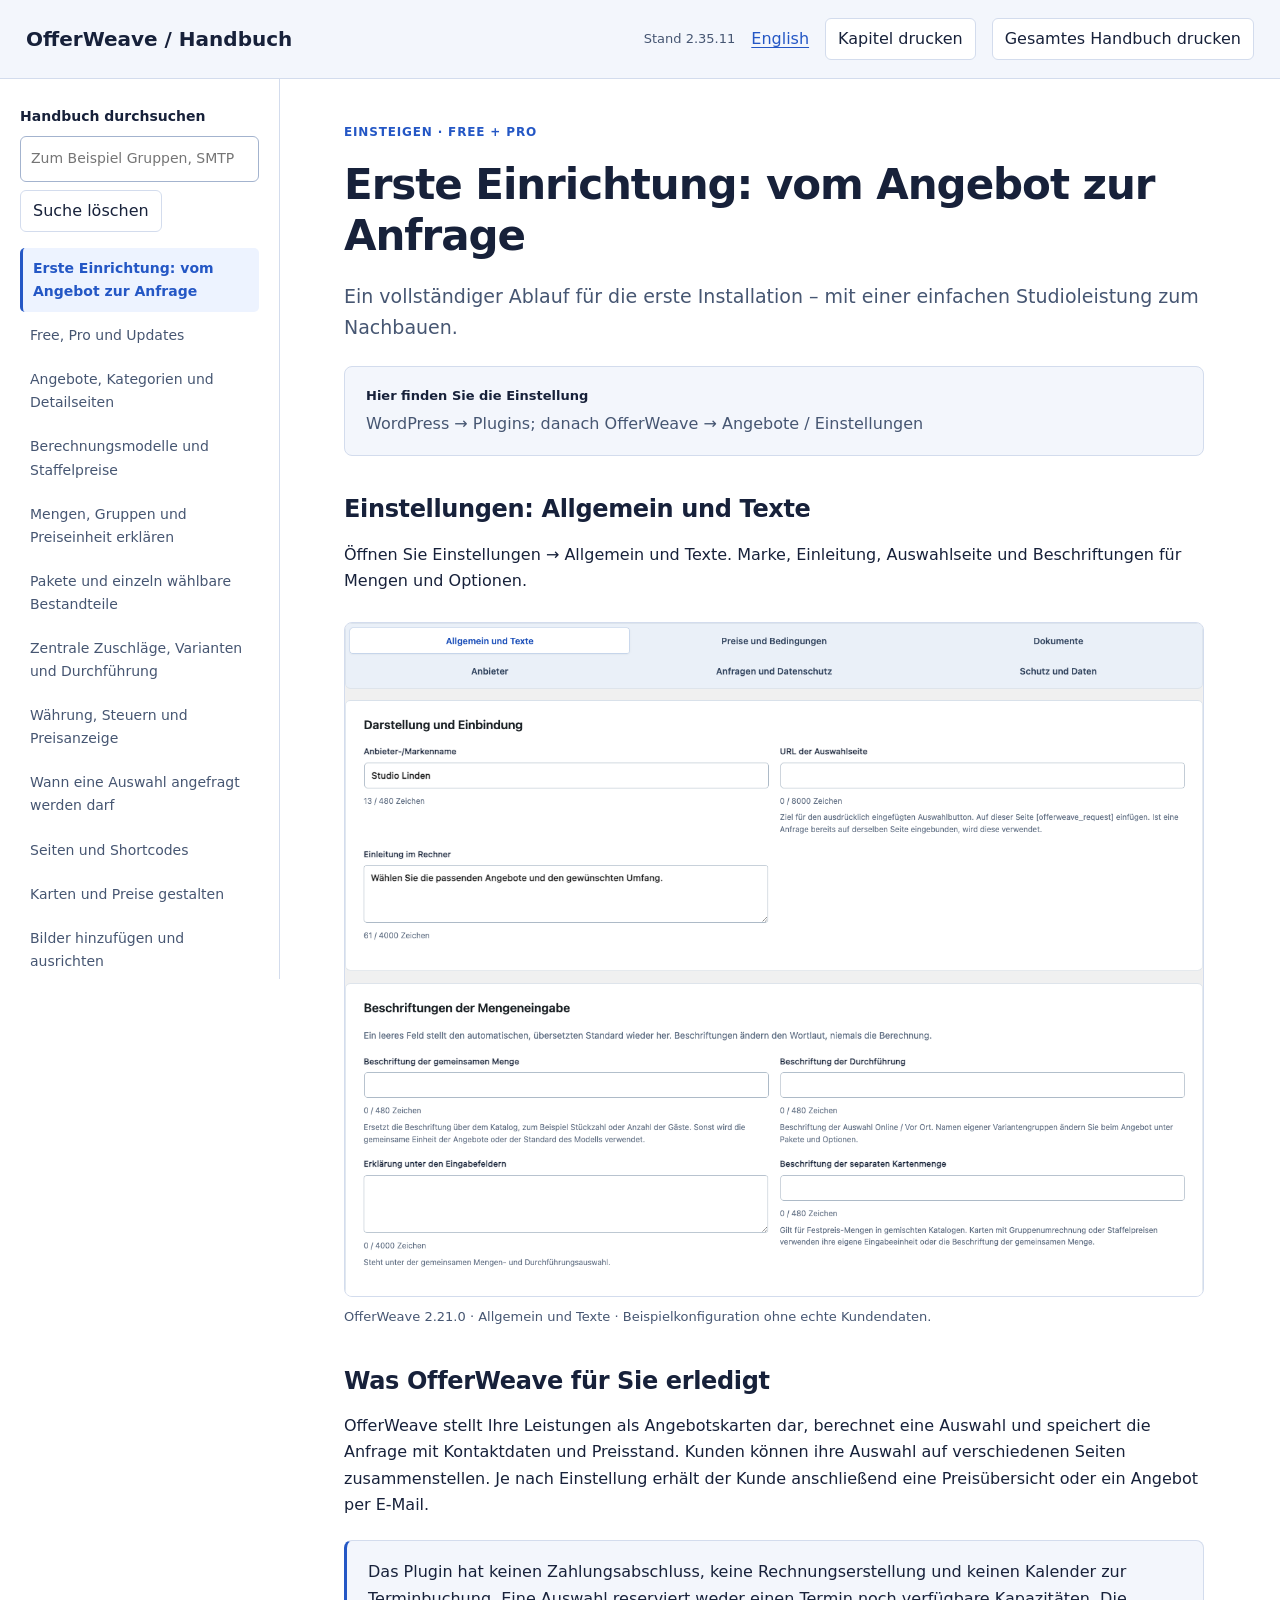
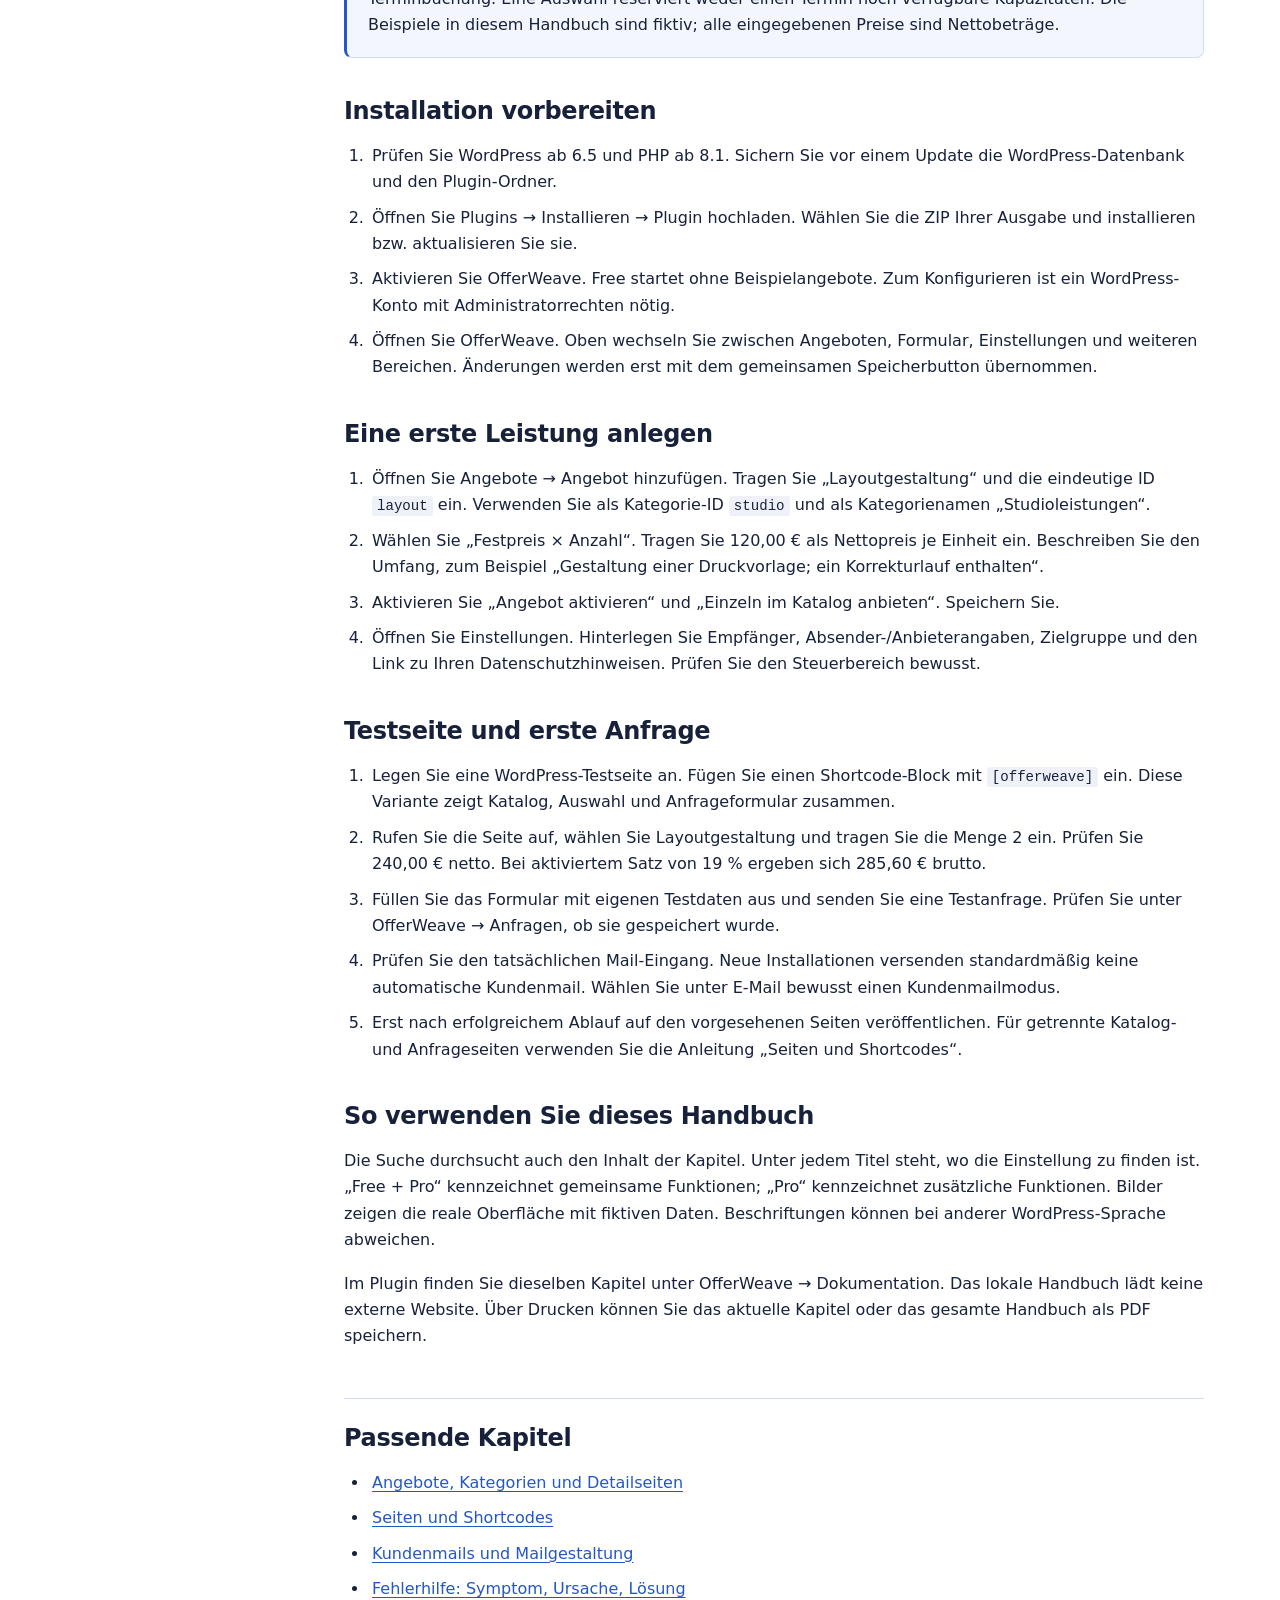
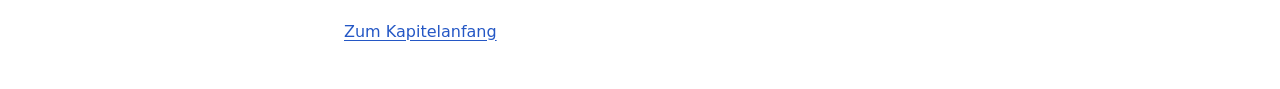
==== commit 62d81799: "Release OfferWeave Free 2.35.11 with reliable database setup checks" ====
--- a/handbook/de/index.html
+++ b/handbook/de/index.html
@@ -1,4 +1,4 @@
-<!doctype html><html lang="de"><head><meta charset="utf-8"><meta name="viewport" content="width=device-width,initial-scale=1"><meta name="robots" content="noindex,nofollow"><title>OfferWeave · Handbuch</title><link rel="stylesheet" href="../manual.css?v=2.35.10"><script defer src="../manual.js?v=2.35.10"></script></head><body class="owm" data-hit-label="passende Kapitel"><a class="owm-skip" href="#reader">Zum Inhalt</a><header class="owm-header"><strong>OfferWeave / Handbuch</strong><span>Stand 2.35.10</span><a data-language href="../en/index.html" lang="en">English</a><button data-print hidden>Kapitel drucken</button><button data-print-all hidden>Gesamtes Handbuch drucken</button></header><div class="owm-layout"><aside class="owm-sidebar"><div data-search-area hidden><label for="manual-search">Handbuch durchsuchen</label><input type="search" id="manual-search" placeholder="Zum Beispiel Gruppen, SMTP oder Banner"><button data-clear>Suche löschen</button><p data-search-status role="status" aria-live="polite"></p></div><nav aria-label="Inhaltsverzeichnis"><a href="#start" data-topic="start">Erste Einrichtung: vom Angebot zur Anfrage</a><a href="#editions" data-topic="editions">Free, Pro und Updates</a><a href="#offers" data-topic="offers">Angebote, Kategorien und Detailseiten</a><a href="#pricing" data-topic="pricing">Berechnungsmodelle und Staffelpreise</a><a href="#groups" data-topic="groups">Mengen, Gruppen und Preiseinheit erklären</a><a href="#packages" data-topic="packages">Pakete und einzeln wählbare Bestandteile</a><a href="#variants" data-topic="variants">Zentrale Zuschläge, Varianten und Durchführung</a><a href="#taxes" data-topic="taxes">Währung, Steuern und Preisanzeige</a><a href="#selection-rules" data-topic="selection-rules">Wann eine Auswahl angefragt werden darf</a><a href="#shortcodes" data-topic="shortcodes">Seiten und Shortcodes</a><a href="#design" data-topic="design">Karten und Preise gestalten</a><a href="#images" data-topic="images">Bilder hinzufügen und ausrichten</a><a href="#promotions" data-topic="promotions">Sonderangebote, Aktionspreise und Banner</a><a href="#forms" data-topic="forms">Formular, Pflichtfelder und Spam-Schutz</a><a href="#email" data-topic="email">Kundenmails und Mailgestaltung</a><a href="#smtp" data-topic="smtp">Eigenes SMTP einrichten und Fehler finden</a><a href="#requests" data-topic="requests">Anfragen prüfen, bearbeiten und erneut senden</a><a href="#legal" data-topic="legal">Dokumenttyp, Anbieterangaben und Fristen</a><a href="#languages" data-topic="languages">Deutsch, Englisch und mehrsprachige Websites</a><a href="#transfer" data-topic="transfer">Import, Export und Websiteumzug</a><a href="#maintenance" data-topic="maintenance">Updates, Datensicherung und Aufbewahrung</a><a href="#troubleshooting" data-topic="troubleshooting">Fehlerhilfe: Symptom, Ursache, Lösung</a><a href="#reference" data-topic="reference">Einstellungsfinder und Abnahmecheck</a></nav><p data-empty hidden>Keine passenden Kapitel. Versuchen Sie einen anderen Begriff.</p></aside><main id="reader"><noscript><p>Ohne JavaScript werden alle Kapitel nacheinander angezeigt. Nutzen Sie die Suchfunktion Ihres Browsers.</p></noscript><article id="start" data-article tabindex="-1"><p class="owm-eyebrow">Einsteigen · Free + Pro</p><h1>Erste Einrichtung: vom Angebot zur Anfrage</h1><p class="owm-lead">Ein vollständiger Ablauf für die erste Installation – mit einer einfachen Studioleistung zum Nachbauen.</p><div class="owm-path"><strong>Hier finden Sie die Einstellung</strong><p>WordPress → Plugins; danach OfferWeave → Angebote / Einstellungen</p></div><section id="start--1"><h2>Einstellungen: Allgemein und Texte</h2><p>Öffnen Sie Einstellungen → Allgemein und Texte. Marke, Einleitung, Auswahlseite und Beschriftungen für Mengen und Optionen.</p><figure><a href="../images/settings-general-de.webp" target="_blank" rel="noopener" aria-label="Bild in voller Größe öffnen: Einstellungsnavigation mit geöffnetem Bereich Allgemein und Texte"><img src="../images/settings-general-de.webp" alt="Einstellungsnavigation mit geöffnetem Bereich Allgemein und Texte" loading="lazy" width="1334" height="1046"></a><figcaption>OfferWeave 2.21.0 · Allgemein und Texte · Beispielkonfiguration ohne echte Kundendaten.</figcaption></figure></section><section id="start--2"><h2>Was OfferWeave für Sie erledigt</h2><p>OfferWeave stellt Ihre Leistungen als Angebotskarten dar, berechnet eine Auswahl und speichert die Anfrage mit Kontaktdaten und Preisstand. Kunden können ihre Auswahl auf verschiedenen Seiten zusammenstellen. Je nach Einstellung erhält der Kunde anschließend eine Preisübersicht oder ein Angebot per E-Mail.</p><aside class="owm-note">Das Plugin hat keinen Zahlungsabschluss, keine Rechnungserstellung und keinen Kalender zur Terminbuchung. Eine Auswahl reserviert weder einen Termin noch verfügbare Kapazitäten. Die Beispiele in diesem Handbuch sind fiktiv; alle eingegebenen Preise sind Nettobeträge.</aside></section><section id="start--3"><h2>Installation vorbereiten</h2><ol><li>Prüfen Sie WordPress ab 6.5 und PHP ab 8.1. Sichern Sie vor einem Update die WordPress-Datenbank und den Plugin-Ordner.</li><li>Öffnen Sie Plugins → Installieren → Plugin hochladen. Wählen Sie die ZIP Ihrer Ausgabe und installieren bzw. aktualisieren Sie sie.</li><li>Aktivieren Sie OfferWeave. Free startet ohne Beispielangebote. Zum Konfigurieren ist ein WordPress-Konto mit Administratorrechten nötig.</li><li>Öffnen Sie OfferWeave. Oben wechseln Sie zwischen Angeboten, Formular, Einstellungen und weiteren Bereichen. Änderungen werden erst mit dem gemeinsamen Speicherbutton übernommen.</li></ol></section><section id="start--4"><h2>Eine erste Leistung anlegen</h2><ol><li>Öffnen Sie Angebote → Angebot hinzufügen. Tragen Sie „Layoutgestaltung“ und die eindeutige ID <code>layout</code> ein. Verwenden Sie als Kategorie-ID <code>studio</code> und als Kategorienamen „Studioleistungen“.</li><li>Wählen Sie „Festpreis × Anzahl“. Tragen Sie 120,00 € als Nettopreis je Einheit ein. Beschreiben Sie den Umfang, zum Beispiel „Gestaltung einer Druckvorlage; ein Korrekturlauf enthalten“.</li><li>Aktivieren Sie „Angebot aktivieren“ und „Einzeln im Katalog anbieten“. Speichern Sie.</li><li>Öffnen Sie Einstellungen. Hinterlegen Sie Empfänger, Absender-/Anbieterangaben, Zielgruppe und den Link zu Ihren Datenschutzhinweisen. Prüfen Sie den Steuerbereich bewusst.</li></ol></section><section id="start--5"><h2>Testseite und erste Anfrage</h2><ol><li>Legen Sie eine WordPress-Testseite an. Fügen Sie einen Shortcode-Block mit <code>[offerweave]</code> ein. Diese Variante zeigt Katalog, Auswahl und Anfrageformular zusammen.</li><li>Rufen Sie die Seite auf, wählen Sie Layoutgestaltung und tragen Sie die Menge 2 ein. Prüfen Sie 240,00 € netto. Bei aktiviertem Satz von 19 % ergeben sich 285,60 € brutto.</li><li>Füllen Sie das Formular mit eigenen Testdaten aus und senden Sie eine Testanfrage. Prüfen Sie unter OfferWeave → Anfragen, ob sie gespeichert wurde.</li><li>Prüfen Sie den tatsächlichen Mail-Eingang. Neue Installationen versenden standardmäßig keine automatische Kundenmail. Wählen Sie unter E-Mail bewusst einen Kundenmailmodus.</li><li>Erst nach erfolgreichem Ablauf auf den vorgesehenen Seiten veröffentlichen. Für getrennte Katalog- und Anfrageseiten verwenden Sie die Anleitung „Seiten und Shortcodes“.</li></ol></section><section id="start--6"><h2>So verwenden Sie dieses Handbuch</h2><p>Die Suche durchsucht auch den Inhalt der Kapitel. Unter jedem Titel steht, wo die Einstellung zu finden ist. „Free + Pro“ kennzeichnet gemeinsame Funktionen; „Pro“ kennzeichnet zusätzliche Funktionen. Bilder zeigen die reale Oberfläche mit fiktiven Daten. Beschriftungen können bei anderer WordPress-Sprache abweichen.</p><p>Im Plugin finden Sie dieselben Kapitel unter OfferWeave → Dokumentation. Das lokale Handbuch lädt keine externe Website. Über Drucken können Sie das aktuelle Kapitel oder das gesamte Handbuch als PDF speichern.</p></section><footer><h2>Passende Kapitel</h2><ul><li><a href="#offers">Angebote, Kategorien und Detailseiten</a></li><li><a href="#shortcodes">Seiten und Shortcodes</a></li><li><a href="#email">Kundenmails und Mailgestaltung</a></li><li><a href="#troubleshooting">Fehlerhilfe: Symptom, Ursache, Lösung</a></li></ul><a href="#start">Zum Kapitelanfang</a></footer></article><article id="editions" data-article tabindex="-1"><p class="owm-eyebrow">Einsteigen · Free + Pro</p><h1>Free, Pro und Updates</h1><p class="owm-lead">Funktionen der Ausgaben, Installation und Lizenzverwaltung.</p><div class="owm-path"><strong>Hier finden Sie die Einstellung</strong><p>OfferWeave → Free &amp; Pro</p></div><section id="editions--1"><h2>Die passende Ausgabe</h2><div class="owm-table" tabindex="0" role="region" aria-label="Bereich / Free / Pro"><table><thead><tr><th scope="col">Bereich</th><th scope="col">Free</th><th scope="col">Pro</th></tr></thead><tbody><tr><td>Angebote, Kategorien, Bilder und eigene Kurzinfo-Icons</td><td>Ja</td><td>Ja</td></tr><tr><td>Festpreis × Anzahl, einmalig oder monatlich</td><td>Ja</td><td>Ja</td></tr><tr><td>Katalog, Einzelkarte, Detailauswahl und Anfrage per Shortcode</td><td>Ja</td><td>Ja</td></tr><tr><td>Gemeinsame oder eigene Karteneingaben und Feldbeschriftungen</td><td>Ja</td><td>Ja</td></tr><tr><td>Akzentfarbe, Kartenhintergrund und Rundung</td><td>Ja</td><td>Ja</td></tr><tr><td>Eigene Anfragefelder und Spam-Schutz</td><td>Ja</td><td>Ja</td></tr><tr><td>Anfragen verwalten, exportieren und Standardmails senden</td><td>Ja</td><td>Ja</td></tr><tr><td>Globale Standardwährung</td><td>Ja</td><td>Ja</td></tr><tr><td>Weitere Währungen wie CHF, GBP, JPY und KWD</td><td>Ja</td><td>Ja</td></tr><tr><td>Steuern, Netto/Brutto und Anfragebedingungen</td><td>Ja</td><td>Ja</td></tr><tr><td>Deutsch/Englisch und Polylang-Anbindung</td><td>Ja</td><td>Ja</td></tr><tr><td>Konfiguration importieren und exportieren innerhalb der Ausgabe</td><td>Ja</td><td>Ja</td></tr><tr><td>Staffelpreise, Gruppen und Auswahlpakete</td><td>Nein</td><td>Ja</td></tr><tr><td>Varianten und Durchführung gemeinsam oder je Karte</td><td>Nein</td><td>Ja</td></tr><tr><td>Individuelle Zuschläge und Zusatzkosten</td><td>Nein</td><td>Ja</td></tr><tr><td>Eingaben per Shortcode frei platzieren</td><td>Nein</td><td>Ja</td></tr><tr><td>Befristete Aktionen und Aktionspreise</td><td>Nein</td><td>Ja</td></tr><tr><td>Aktionsbanner frei per Shortcode platzieren</td><td>Nein</td><td>Ja</td></tr><tr><td>Vollständiger Designer für Karten, Eingaben und Banner</td><td>Nein</td><td>Ja</td></tr><tr><td>Eigene Mailvorlagen und Mailgestaltung</td><td>Nein</td><td>Ja</td></tr><tr><td>Integrierter SMTP-Versand für OfferWeave</td><td>Nein</td><td>Ja</td></tr></tbody></table></div><figure><a href="../images/edition-features-de.webp" target="_blank" rel="noopener" aria-label="Bild in voller Größe öffnen: Funktionen in Free und Pro im Plugin vergleichen."><img src="../images/edition-features-de.webp" alt="Funktionen in Free und Pro im Plugin vergleichen." loading="lazy" width="1196" height="985"></a><figcaption>OfferWeave 2.35.0 · Funktionsvergleich in der tatsächlich installierten Free-Ausgabe.</figcaption></figure><p>Free ist nicht auf zwei Angebote beschränkt. Die gemeinsame technische Obergrenze beträgt 150 Angebote. Pro ergänzt Rechenmodelle und Gestaltung; ein monatlicher Angebotspreis ist keine Zahlungs- oder Abofunktion.</p><p>OfferWeave wird von Convati UG (haftungsbeschränkt) entwickelt und veröffentlicht. Diese Firma ist in allen drei Ausgaben als Plugin-Autor angegeben.</p><p>Unter Design stehen in Free Akzentfarbe, Kartenfläche und Eckenrundung zur Verfügung. Alle unterstützten Standardwährungen können in Free und Pro unter Einstellungen gewählt werden.</p><figure><a href="../images/free-design-de.webp" target="_blank" rel="noopener" aria-label="Bild in voller Größe öffnen: Die drei Einstellungen der Free-Basisgestaltung."><img src="../images/free-design-de.webp" alt="Die drei Einstellungen der Free-Basisgestaltung." loading="lazy" width="1254" height="310"></a><figcaption>OfferWeave 2.35.0 · Basisgestaltung in einer lokalen WordPress-Installation.</figcaption></figure></section><section id="editions--2"><h2>Pro direkt aus dem Dashboard kaufen</h2><p>„Pro kaufen“ öffnet die Preisübersicht für 1, 5 oder 25 Website-Registrierungen in einem neuen Tab. Die deutschen Jahrespreise betragen 69, 129 und 249 Euro inklusive 19 % MwSt. Der MwSt.-Hinweis steht direkt unter jedem Preis. Der Hinweis zur Anpassung an Ihr Rechnungsland im Checkout steht unter den Preiskarten. Wählen Sie „Zum Checkout“ beim gewünschten Paket. Ihr aktueller WordPress-Entwurf bleibt geöffnet.</p><figure><a href="../images/upgrade-de.webp" target="_blank" rel="noopener" aria-label="Bild in voller Größe öffnen: OfferWeave: eigene Pro-Preisübersicht mit drei deutschen Bruttopreisen und Checkout-Buttons."><img src="../images/upgrade-de.webp" alt="OfferWeave: eigene Pro-Preisübersicht mit drei deutschen Bruttopreisen und Checkout-Buttons." loading="lazy" width="1160" height="946"></a><figcaption>OfferWeave 2.35.9: Paketvergleich für 1, 5 oder 25 Website-Registrierungen mit deutschen Bruttopreisen.</figcaption></figure><p>Konto und vorhandene Lizenz verwalten Sie unter Free &amp; Pro. Ein Klick auf den Kaufbutton kauft noch nichts und speichert keine Konfiguration. Nach dem Kauf installieren Sie das öffentliche Pro-Paket und aktivieren die erhaltene Lizenz.</p></section><section id="editions--3"><h2>Installieren und wechseln</h2><ol><li>Sichern Sie Konfiguration und Datenbank. Installieren Sie die passende ZIP über WordPress → Plugins → Plugin hochladen.</li><li>Deaktivieren Sie eine bereits aktive OfferWeave-Ausgabe unter Plugins. Aktivieren Sie danach die gewünschte Ausgabe. Einstellungen und Anfragen bleiben erhalten. Bei Netzwerkaktivierung prüfen Sie auch die einzelnen Websites.</li><li>Prüfen Sie nach einem Wechsel Katalog, Detailseiten, Auswahl und Mails auf einer Testseite.</li></ol><aside class="owm-note">Beim Wechsel auf Free werden Pro-Angebote nicht zu Festpreis-Angeboten umgerechnet. Komplexe Angebote sind öffentlich nicht verfügbar; erweiterte Einstellungen bleiben gespeichert und sind gegen Änderungen geschützt. Einfache Angebote erscheinen ohne Pro-Aktionen und mit Basisgestaltung.</aside><aside class="owm-note">Beim Update auf 2.35.0 werden die bisherigen Einstellungen und Anfragen einmalig in die neuen internen Speicherbezeichnungen übernommen. Sichern Sie vor dem Update die Datenbank. Für einen Rückwechsel auf eine ältere Pluginversion ist eine dazu passende Datenbanksicherung erforderlich.</aside></section><section id="editions--4"><h2>Lizenz und Services</h2><p>Eine bezahlte Pro-Lizenz umfasst offizielle Updates, Downloads und Support für die gekaufte Laufzeit. Unter Free &amp; Pro sehen Sie Ihren Lizenzstatus und öffnen die Konto- und Lizenzverwaltung.</p><p>Das Deaktivieren einer Lizenz kündigt nicht automatisch das zugehörige Abonnement. Prüfen Sie bei ausstehender Zahlung oder falschem Produktkonto den Status in Ihrer Freemius-Kontoverwaltung.</p><figure><a href="../images/license-status-de.webp" target="_blank" rel="noopener" aria-label="Bild in voller Größe öffnen: Lizenzstatus und Konto verwalten."><img src="../images/license-status-de.webp" alt="Lizenzstatus und Konto verwalten." loading="lazy" width="1074" height="1181"></a><figcaption>OfferWeave 2.25.6 · Lokaler WordPress-Test mit Teststatus.</figcaption></figure></section><footer><h2>Passende Kapitel</h2><ul><li><a href="#start">Erste Einrichtung: vom Angebot zur Anfrage</a></li><li><a href="#maintenance">Updates, Datensicherung und Aufbewahrung</a></li><li><a href="#transfer">Import, Export und Websiteumzug</a></li></ul><a href="#editions">Zum Kapitelanfang</a></footer></article><article id="offers" data-article tabindex="-1"><p class="owm-eyebrow">Angebote aufbauen · Free + Pro</p><h1>Angebote, Kategorien und Detailseiten</h1><p class="owm-lead">Die grundlegenden Felder einer Karte – und der Unterschied zwischen aktiv und einzeln sichtbar.</p><div class="owm-path"><strong>Hier finden Sie die Einstellung</strong><p>OfferWeave → Angebote → Angebot wählen → vier Bereiche</p></div><section id="offers--1"><h2>Angebote finden</h2><p>Suche, Rollen-, Status- und Kategoriefilter bleiben oben in der Angebots-Seitenleiste stehen. Nur die gefilterten Angebotskarten darunter scrollen. Auch Trefferzahl, „Filter zurücksetzen“ und „Angebot hinzufügen“ sind jederzeit außerhalb der Trefferliste erreichbar. Beim Wechsel zwischen Angeboten bleiben Filter, offener Entwurf und Listenposition erhalten. Eine neue Filterung beginnt oben in der Trefferliste. Ein geöffneter Entwurf bleibt offen, auch wenn er nicht mehr zum Filter passt.</p><figure><a href="../images/offers-de.webp" target="_blank" rel="noopener" aria-label="Bild in voller Größe öffnen: Angebotsverwaltung mit feststehenden Suchfiltern und separat scrollbarer Trefferliste."><img src="../images/offers-de.webp" alt="Angebotsverwaltung mit feststehenden Suchfiltern und separat scrollbarer Trefferliste." loading="lazy" width="1334" height="950"></a><figcaption>OfferWeave 2.20.1 · Suche und Filter oben, scrollbare Angebote darunter.</figcaption></figure><p>Die Trefferliste lässt sich mit Mausrad oder Touch scrollen. Per Tab erreichen Sie den Listenbereich und seine Angebotsbuttons; Bild auf/ab scrollt die fokussierte Liste. Auf kleinen oder niedrigen Bildschirmen bleibt die Seitenleiste im normalen Seitenfluss, während die Trefferliste weiterhin separat scrollt.</p></section><section id="offers--2"><h2>Vier Bereiche statt eines langen Formulars</h2><ol><li>Inhalt und Darstellung: Name, Beschreibung, Kartentexte, Preiseinheit und Bild.</li><li>Preis und Menge: Berechnungsmodell, Preis, Mengenregeln, Einheiten und Entwurfsvorschau.</li><li>Pakete und Optionen: enthaltene Leistungen, separate Bestandteilpreise für zusammenstellbare Pakete, Varianten und Reisekosten.</li><li>Veröffentlichung: eindeutige ID, Kategorie, Sichtbarkeit, Detailadresse und Shortcodes.</li></ol></section><section id="offers--3"><h2>Kurzinfos mit eigenen Icons</h2><p>Unter Angebote → Inhalt und Darstellung → Kurzinfos pflegen Sie bis zu vier Einträge mit eigenen Bilddateien. Jede Zeile hat ein Textfeld, eine kleine Bildvorschau und „Wählen / hochladen“. Es gibt keine vorgegebene Icon-Liste. Neue Zeilen starten ohne Icon; dann erscheint nur der Text. Auch in Free verfügbar.</p><p>Die Kurzinfos verteilen sich automatisch über die verfügbare Innenbreite der Karte. Icon und Beschriftung bleiben jeweils als Gruppe zusammen. Vorhandene Rand- und Mindestabstände bleiben erhalten. Bei wenig Platz wechseln ganze Gruppen in eine neue Zeile; lange Texte können innerhalb der Gruppe umbrechen. Ein einzelner Eintrag bleibt links ausgerichtet. Das gilt für alle Kartenlayouts und die Vorschau; eine zusätzliche Einstellung ist nicht nötig.</p><figure><a href="../images/fact-spacing-de.webp" target="_blank" rel="noopener" aria-label="Bild in voller Größe öffnen: Angebotskarte mit drei über die Innenbreite verteilten Kurzinfos; Icon und Beschriftung bleiben zusammen."><img src="../images/fact-spacing-de.webp" alt="Angebotskarte mit drei über die Innenbreite verteilten Kurzinfos; Icon und Beschriftung bleiben zusammen." loading="lazy" width="628" height="590"></a><figcaption>OfferWeave 2.29.1: Gleichmäßige Abstände zwischen den Kurzinfo-Gruppen, mit den bestehenden Kartenrändern.</figcaption></figure><figure><a href="../images/fact-icons-de.webp" target="_blank" rel="noopener" aria-label="Bild in voller Größe öffnen: Gleichmäßig ausgerichtete Kurzinfos mit einem kleinen Entfernen-Kreuz über jeder zugeordneten Icon-Vorschau."><img src="../images/fact-icons-de.webp" alt="Gleichmäßig ausgerichtete Kurzinfos mit einem kleinen Entfernen-Kreuz über jeder zugeordneten Icon-Vorschau." loading="lazy" width="946" height="734"></a><figcaption>OfferWeave 2.16.2: Beschriftungen oben; Textfeld, Vorschau und Buttons auf einer Höhe. Das kleine × über dem Icon entfernt nur das Bild.</figcaption></figure><ol><li>„Kurzinfo hinzufügen“ anklicken und Text eingeben. Pro Zeile sind bis zu 480 Zeichen möglich; kurze Angaben bleiben leichter lesbar.</li><li>„Wählen / hochladen“ öffnet die WordPress-Mediathek. Dort unter „Dateien hochladen“ ein eigenes Bild hinzufügen oder unter „Mediathek“ ein vorhandenes Bild auswählen. Mit „Dieses Icon verwenden“ bestätigen.</li><li>Das kleine × direkt über der Icon-Vorschau entfernt nur die Bildzuordnung (Tooltip „Icon entfernen“). Die Datei bleibt in der Mediathek. Die Pfeile rechts verschieben Text, Icon und Übersetzungen gemeinsam; das rechte × neben den Pfeilen entfernt die ganze Kurzinfo.</li><li>Speichern veröffentlicht die Änderung. Die gleichen eigenen Icons erscheinen in allen Kartenlayouts und der Designer-Vorschau. Duplizieren übernimmt die Zuordnungen.</li></ol><p>Geeignet sind kleine, möglichst quadratische PNG-, WebP-, JPEG-, GIF- oder AVIF-Dateien; transparente PNGs eignen sich für freistehende Icons. Die Anzeige erhält die Proportionen. SVGs aus der Mediathek werden ebenfalls unterstützt; neue SVG-Uploads müssen in WordPress freigegeben sein. Icons neben dem zugehörigen Text werden für Bildschirmleser als dekorativ behandelt.</p><p>Export/Import übernimmt die Bildadressen, keine Bilddateien oder fremden Mediathek-IDs. Solange die ursprünglichen Adressen erreichbar sind, bleiben die Icons sichtbar. Für einen vollständigen Umzug die Dateien in die Mediathek der Zielwebsite übertragen und dort neu zuordnen. Ein fehlendes Bild kann erneut gewählt oder entfernt werden.</p><p>Seit Version 2.16.1 entfallen die bisherigen vorgegebenen Kurzinfo-Symbole. Texte und Reihenfolge bleiben erhalten; wählen Sie für gewünschte Icons eigene Bilddateien aus. Andere Kartensymbole werden dadurch nicht geändert.</p></section><section id="offers--4"><h2>Anlegen und Speichern</h2><p>„Angebot hinzufügen“ bietet passende Startpunkte. Das Einzelangebot startet mit Festpreis × Anzahl; die beiden Paket-Startpunkte stehen in Pro bereit. Anschließend bearbeiten Sie die vorhandenen Regeln. Abbrechen legt nichts an. Der Bereichswechsel speichert nichts: Erst der Speicherbutton übernimmt die Konfiguration.</p><aside class="owm-note">Die Rolle beschreibt die Zusammenstellung. Das Berechnungsmodell beschreibt, wie der Preis entsteht. „Modul“ ist kein eigener Angebotstyp. Ein enthaltenes Einzelangebot behält seine eigene Berechnung.</aside></section><section id="offers--5"><h2>Katalog und Detailseite</h2><p>Unter Veröffentlichung aktivieren Sie die eigene Katalogkarte und tragen bei Bedarf die Detail-URL ein. Auf der Detailseite setzen Sie <code>[offerweave_add id=&quot;layout&quot;]</code> ein. Die ID bleibt unabhängig von der Reihenfolge. Kataloge erscheinen mit <code>[offerweave_catalog category=&quot;studio&quot;]</code>; die Auswahl setzen Sie separat mit <code>[offerweave_selection]</code>.</p></section><section id="offers--6"><h2>Gelber Hinweis bei gemischten Kategorien</h2><p>Eine Kategorie kann weiterhin verschiedene Berechnungsmodelle enthalten. Sind aktive, einzeln im Katalog sichtbare Angebote unterschiedlich berechnet, erscheint oben im Angebotseditor ein gelber Hinweis. Er verhindert das Speichern nicht und ändert keine Preise.</p><p>Öffnen Sie „Angebote und Preisregeln prüfen“. Unter jedem Modell stehen die betroffenen Angebote. Ein Klick öffnet direkt deren Preisregel. Deaktivierte Angebote und reine Paketbestandteile werden beim Vergleich nicht berücksichtigt. Der Hinweis reagiert bereits auf Änderungen im Entwurf.</p><figure><a href="../images/category-models-de.webp" target="_blank" rel="noopener" aria-label="Bild in voller Größe öffnen: Gelber Hinweis im Angebotseditor mit getrennten Listen für Festpreis × Anzahl und Gruppenumrechnung."><img src="../images/category-models-de.webp" alt="Gelber Hinweis im Angebotseditor mit getrennten Listen für Festpreis × Anzahl und Gruppenumrechnung." loading="lazy" width="1034" height="556"></a><figcaption>OfferWeave 2.22.2 · reale lokale Oberfläche mit fiktiven Studioleistungen: Preisregeln prüfen, ohne das Speichern zu sperren.</figcaption></figure><p>Für eine durchgängig gemeinsame Menge verwenden Sie passende, einheitliche Modelle in der Kategorie. Die Durchführung wird auch bei gemischten Modellen gemeinsam gewählt. Prüfen Sie jedes Angebot unter Preis und Menge und stellen Sie dessen eigene Gruppengröße bzw. Staffel ein. Kategorien sind keine gemeinsame Preisregel: Ein Modellwechsel wird niemals automatisch auf andere Angebote oder Paketbestandteile übertragen.</p><p>Unter Einstellungen → Allgemein und Texte können Sie stattdessen „Je Angebotskarte getrennt“ wählen. Dann sind Menge und Durchführung je Karte unabhängig und der gemeinsame Block entfällt – auch bei gleichem Preismodell.</p></section><section id="offers--7"><h2>Hinweise und Bestätigungen</h2><p>OfferWeave zeigt Hinweise und Bestätigungen in eigenen Dialogfenstern. Lesen Sie die Meldung und schließen Sie einen Hinweis mit „Verstanden“, dem X oder Escape. Bei Bestätigungen können Sie mit „Abbrechen“, X oder Escape ohne Änderung zurückkehren. Eine Aktion wird erst mit der beschrifteten Aktionsschaltfläche ausgeführt.</p><figure><a href="../images/dialog-warning-de.webp" target="_blank" rel="noopener" aria-label="Bild in voller Größe öffnen: OfferWeave-Hinweis zum gesperrten Wechsel eines Preismodells mit zugeordneten Paketbestandteilen."><img src="../images/dialog-warning-de.webp" alt="OfferWeave-Hinweis zum gesperrten Wechsel eines Preismodells mit zugeordneten Paketbestandteilen." loading="lazy" width="1420" height="1050"></a><figcaption>OfferWeave 2.35.4 · Das bisherige Modell und die Paketbestandteile bleiben erhalten.</figcaption></figure><p>Sind einem Paket Bestandteile zugeordnet, entfernen Sie diese ausdrücklich im Bereich „Pakete und Optionen“, bevor Sie zu einem Preismodell ohne Bestandteile wechseln. Das Schließen des Hinweises entfernt keine Zuordnung.</p><figure><a href="../images/dialog-confirm-de.webp" target="_blank" rel="noopener" aria-label="Bild in voller Größe öffnen: Bestätigung zum Entfernen eines Angebots mit Abbrechen und Angebot entfernen."><img src="../images/dialog-confirm-de.webp" alt="Bestätigung zum Entfernen eines Angebots mit Abbrechen und Angebot entfernen." loading="lazy" width="1420" height="1050"></a><figcaption>OfferWeave 2.35.4 · Abbrechen ist zunächst fokussiert; die Entfernung braucht eine Bestätigung.</figcaption></figure><p>Beim Neuladen, Schließen oder Verlassen einer Seite mit ungespeicherten Änderungen kann weiterhin eine Browsermeldung erscheinen. Deren Text und Gestaltung bestimmt der Browser. Dieser Schutz vor Datenverlust bleibt bestehen.</p></section><section id="offers--8"><h2>Fehlendes Auswahlpaket in Pro auflösen</h2><p>Eine ältere gespeicherte Zuordnung kann auf ein Auswahlpaket verweisen, das nicht mehr vorhanden ist. Pro zeigt dessen ID unter Angebote → gewünschtes Angebot → Preis und Menge → Berechnung und Eingabe. Der Hinweis allein ändert keine Daten.</p><figure><a href="../images/offer-missing-parent-de.webp" target="_blank" rel="noopener" aria-label="Bild in voller Größe öffnen: Pro zeigt die ID eines fehlenden Auswahlpakets und die Schaltfläche Unabhängig konfigurieren."><img src="../images/offer-missing-parent-de.webp" alt="Pro zeigt die ID eines fehlenden Auswahlpakets und die Schaltfläche Unabhängig konfigurieren." loading="lazy" width="934" height="485"></a><figcaption>OfferWeave 2.35.5 · Tatsächliche Pro-Oberfläche mit fiktiver Studioleistung.</figcaption></figure><ol><li>Prüfen Sie die angezeigte Paket-ID und die eigenen Preise, Gruppengrößen und Optionen dieses Angebots.</li><li>Klicken Sie auf „Unabhängig konfigurieren“, wenn das Angebot seine vorhandenen eigenen Einstellungen verwenden soll. Nur der Verweis auf das fehlende Paket wird entfernt; Preise und Varianten bleiben erhalten.</li><li>Prüfen Sie die Preisberechnung und klicken Sie auf „Änderungen speichern“. Verbleibende ungültige Zuordnungen werden weiterhin beim Speichern gemeldet.</li></ol><aside class="owm-note">In Free bleibt die normale Bearbeitung der Free-Angebote möglich; gespeicherte Pro-Daten bleiben erhalten. Eine fehlende Pro-Zuordnung wird beim Editionswechsel nicht stillschweigend entfernt. Sie können sie bei der nächsten Nutzung von Pro bewusst korrigieren.</aside></section><footer><h2>Passende Kapitel</h2><ul><li><a href="#pricing">Berechnungsmodelle und Staffelpreise</a></li><li><a href="#groups">Mengen, Gruppen und Preiseinheit erklären</a></li><li><a href="#images">Bilder hinzufügen und ausrichten</a></li><li><a href="#shortcodes">Seiten und Shortcodes</a></li></ul><a href="#offers">Zum Kapitelanfang</a></footer></article><article id="pricing" data-article tabindex="-1"><p class="owm-eyebrow">Preise berechnen · Pro</p><h1>Berechnungsmodelle und Staffelpreise</h1><p class="owm-lead">Das richtige Modell auswählen und die Preisformel anhand konkreter Werte prüfen. Festpreise gibt es auch in Free.</p><div class="owm-path"><strong>Hier finden Sie die Einstellung</strong><p>OfferWeave → Angebote → Preis und Menge</p></div><section id="pricing--1"><h2>Das passende Modell</h2><p>Festpreis × Anzahl multipliziert den Grundpreis mit der bestellten Stückzahl. Gruppenberechnung teilt die eingegebene Gesamtmenge durch die Gruppengröße und rundet auf. Staffelpreise wählen den Grundpreis zur Menge; zusätzliche Einheiten werden anhand der eingestellten Zuschlagsbereiche berechnet. Zusammenstellbare Pakete addieren ausschließlich die im Paket gespeicherten Bestandteilpreise und wenden darauf die Paketbasis Anzahl oder Gruppen an.</p></section><section id="pricing--2"><h2>Staffeln einrichten</h2><p>Grenzen müssen über alle Staffeln und Zuschlagsbereiche streng ansteigen. Beispiel Druckauflage: bis 100 Exemplare 600 €; bis 200 jeweils 3 € zusätzlich. 150 Exemplare kosten dann 750 € netto. Monatliche Angebote verwenden monatliche Beträge. Oberhalb „Automatisch berechnen bis“ bleibt der Preis offen.</p><figure><a href="../images/tiers-de.webp" target="_blank" rel="noopener" aria-label="Bild in voller Größe öffnen: Staffelpreise mit Grundpreis und Zuschlagsbereich."><img src="../images/tiers-de.webp" alt="Staffelpreise mit Grundpreis und Zuschlagsbereich." loading="lazy" width="1034" height="571"></a><figcaption>Staffelpreise mit Grundpreis und Zuschlagsbereich.</figcaption></figure></section><section id="pricing--3"><h2>Den Entwurf berechnen</h2><ol><li>Unter Preis und Menge zu „Berechnung testen“ wechseln. Die Vorschau verwendet die ungespeicherten Einstellungen.</li><li>Menge sowie gegebenenfalls Bestandteile, Varianten und Reiseangaben wählen. „Entwurf berechnen“ zeigt dieselbe Berechnung wie der Kundenbereich.</li><li>Prüfen Sie eine normale Menge, die letzte Menge einer Gruppe/Staffel und die erste Menge darüber. Bei 20 Einheiten pro Gruppe ergeben 21 Einheiten zwei Gruppen.</li><li>Netto, Steuern, Brutto, Laufzeiten und offene Kosten werden angezeigt. Hinweise zu Anfragebedingungen beziehen sich auf diese Position; weitere Positionen können die Anfrage freigeben.</li></ol><figure><a href="../images/price-preview-de.webp" target="_blank" rel="noopener" aria-label="Bild in voller Größe öffnen: Preisvorschau eines Entwurfs mit zwei berechneten Gruppen."><img src="../images/price-preview-de.webp" alt="Preisvorschau eines Entwurfs mit zwei berechneten Gruppen." loading="lazy" width="1034" height="619"></a><figcaption>Preisvorschau eines Entwurfs mit zwei berechneten Gruppen.</figcaption></figure><aside class="owm-note">Die Vorschau speichert keine Anfrage und sendet keine Mail. Nach einer Änderung verschwindet das veraltete Ergebnis. Ungültige Konfigurationen müssen vor der Berechnung korrigiert werden.</aside></section><section id="pricing--4"><h2>Mengen bei einheitlichen und gemischten Kategorien</h2><p>Verwenden alle sichtbaren Angebote dasselbe Berechnungsmodell, bleibt die gemeinsame Menge oberhalb der Karten. Treffen Festpreis × Anzahl, Gruppenumrechnung oder Staffelpreise aufeinander, erhält jede Karte ihre eigene Menge vor dem Preis. Die Durchführung bleibt als gemeinsame Auswahl oberhalb der Karten. Sie gilt für alle Angebote mit einer Durchführungsregel; die Mengen bleiben unabhängig. Eigene Zusatzvarianten stehen weiterhin in der jeweiligen Karte.</p><p>Beispiel: Ein Studiotermin kostet 200 € je Gruppe mit höchstens 10 Gästen, ohne Rabatt für weitere Gruppen. Tragen Sie in seiner Karte 30 Gäste ein: Der Preis beträgt 600 €. Eine Layoutgestaltung für 120 € je Vorlage startet mit Anzahl 1. Stellen Sie in dieser Karte Anzahl 2 ein: Sie kostet 240 €, während der Studiotermin weiterhin 600 € kostet.</p><figure><a href="../images/mixed-catalog-de.webp" target="_blank" rel="noopener" aria-label="Bild in voller Größe öffnen: Gemischter Katalog: gemeinsame Terminart oberhalb der Karten, eigene Vorlagenanzahl und Gästezahl direkt beim jeweiligen Angebot."><img src="../images/mixed-catalog-de.webp" alt="Gemischter Katalog: gemeinsame Terminart oberhalb der Karten, eigene Vorlagenanzahl und Gästezahl direkt beim jeweiligen Angebot." loading="lazy" width="1340" height="786"></a><figcaption>OfferWeave 2.26.2 · echte Katalogberechnung: 30 Gäste und 2 Druckvorlagen; Preise und Mengen bleiben unabhängig. Die eigenen Mengenfelder stehen kompakt unter dem jeweiligen Preis.</figcaption></figure><p>Festpreis-Karten starten mit Anzahl 1. Gruppen- und Staffelangebote verwenden jeweils ihre eigene Standardmenge und Eingabeeinheit. Eine ungültige Kartenmenge sperrt nur dieses Angebot. Beim Hinzufügen werden dessen Menge, Optionen und gegebenenfalls Reisekosten übernommen. Paket- und Modulregeln beeinflussen sich weiterhin nicht. Der gelbe Hinweis bleibt ausschließlich im Adminbereich unter Angebote.</p><p>Eine gemeinsame Auswahl „Vor Ort“ verwendet die eigenen Aufpreise und Varianten jedes Angebots. Bietet ein Angebot mehrere Varianten derselben Durchführung, wählen Sie die zusätzliche Durchführungsvariante an seiner Karte. Nicht verfügbare Angebote lassen sich für diese Durchführung nicht hinzufügen. Reiseangaben bleiben je Karte; bereits hinzugefügte Auswahlpositionen werden durch einen späteren Wechsel nicht verändert.</p></section><section id="pricing--5"><h2>Laufzeit, Gesamtkosten und eigene Preishinweise</h2><p>Unter Angebote → Preis und Menge → Abrechnung finden Sie bei monatlichen Angeboten die Vertragslaufzeit und die Checkbox „Gesamtkosten für die Vertragslaufzeit anzeigen“. Schalten Sie diese aus, wenn nur Monatspreis und Laufzeit auf der Karte stehen sollen. Die Einstellung gilt für Kategorie- und Einzelkarten, die Design-Vorschau und den Auswahlblock [offerweave_add]. In Free und Pro verfügbar.</p><figure><a href="../images/term-display-de.webp" target="_blank" rel="noopener" aria-label="Bild in voller Größe öffnen: Abrechnung eines monatlichen Angebots mit eigenem Laufzeittext und ausgeschalteten Gesamtkosten"><img src="../images/term-display-de.webp" alt="Abrechnung eines monatlichen Angebots mit eigenem Laufzeittext und ausgeschalteten Gesamtkosten" loading="lazy" width="974" height="526"></a><figcaption>OfferWeave 2.30.0: Laufzeittexte und Gesamtkosten je Angebot einstellen.</figcaption></figure><p>Der bisherige Text „12 Monate Laufzeit“ wird aus der Vertragsdauer erzeugt. Im Feld „Text zur Vertragslaufzeit“ können Sie ihn ersetzen, etwa durch „Mindestlaufzeit: {months} Monate“. {months} wird automatisch mit der aktuellen Vertragsdauer ersetzt. Leer verwendet wieder den Standardtext.</p><p>Die bisherige Gesamtkostenzeile besteht aus dem berechneten Monatsbetrag mal Vertragsdauer und dem Text „für die gesamte Laufzeit“. Über „Text hinter den Gesamtkosten“ bestimmen Sie den Zusatz selbst. Der Betrag bleibt berechnet und passt sich an Mengen, Optionen und Aktionen an. Beim Ausblenden bleiben eigene Texte gespeichert; auch ein Wechsel zur einmaligen Abrechnung löscht sie nicht.</p><p>Andere Begleittexte stammen aus Angebote → Inhalt und Darstellung → Zusätzlicher Preishinweis. Dort ändern oder entfernen Sie etwa den Text zu einem einmaligen Projekt. Leeren blendet diesen Zusatz aus.</p><p>Diese Einstellungen betreffen die Darstellung vor der Auswahl. Vertragsdauer, Berechnung, vollständige Anfrageübersicht und E-Mails bleiben unverändert. Der Steuerhinweis steht weiterhin unmittelbar unter dem Preis. Eigene Texte können im bestehenden Übersetzungseditor übersetzt werden.</p></section><footer><h2>Passende Kapitel</h2><ul><li><a href="#groups">Mengen, Gruppen und Preiseinheit erklären</a></li><li><a href="#packages">Pakete und einzeln wählbare Bestandteile</a></li><li><a href="#variants">Zentrale Zuschläge, Varianten und Durchführung</a></li><li><a href="#taxes">Währung, Steuern und Preisanzeige</a></li></ul><a href="#pricing">Zum Kapitelanfang</a></footer></article><article id="groups" data-article tabindex="-1"><p class="owm-eyebrow">Preise berechnen · Pro</p><h1>Mengen, Gruppen und Preiseinheit erklären</h1><p class="owm-lead">Aus einer Gesamtmenge automatisch Gruppen berechnen und die Regel verständlich auf jeder Karte anzeigen.</p><div class="owm-path"><strong>Hier finden Sie die Einstellung</strong><p>OfferWeave → Angebote → Preis und Menge → Gruppen / Bezeichnungen der Einheiten</p></div><section id="groups--1"><h2>Eingabe und Abrechnung unterscheiden</h2><p>Der Kunde gibt die Gesamtmenge ein, zum Beispiel 25 Personen. Bei 20 Personen pro Gruppe berechnet das Angebot zwei Gruppen. Die Preiseinheit auf der Karte ist nur eine Beschriftung. Sie aktiviert keine Gruppenberechnung.</p></section><section id="groups--2"><h2>Gruppen einstellen</h2><p>Wählen Sie das betreffende Einzelangebot oder Paket. Unter Preis und Menge wählen Sie die Gruppenberechnung, tragen Grundpreis und Einheiten pro Gruppe ein und legen den Nachlass für zusätzliche gleiche Gruppen fest. Beispiel: 300 € für die erste Gruppe; 20 % Nachlass auf weitere Gruppen ergibt bei zwei Gruppen 540 € netto. Varianten und Reiseangaben des Angebots kommen nach ihren eigenen Regeln hinzu.</p><figure><a href="../images/groups-de.webp" target="_blank" rel="noopener" aria-label="Bild in voller Größe öffnen: Eigene Gruppengröße und Preisregel am gewählten Angebot."><img src="../images/groups-de.webp" alt="Eigene Gruppengröße und Preisregel am gewählten Angebot." loading="lazy" width="1034" height="457"></a><figcaption>Eigene Gruppengröße und Preisregel am gewählten Angebot.</figcaption></figure></section><section id="groups--3"><h2>Eigene Begriffe verwenden</h2><p>Öffnen Sie „Bezeichnungen der Einheiten“ unter Preis und Menge. Pflegen Sie Einzahl und Mehrzahl für die Eingabe sowie bei Gruppen für die Abrechnung: zum Beispiel „Bild/Bilder“ und „Serie/Serien“. Leere Felder behalten die Standardbegriffe. Die Bezeichnungen sind übersetzbar und ändern keine Zahlen oder Preisregeln.</p><figure><a href="../images/units-de.webp" target="_blank" rel="noopener" aria-label="Bild in voller Größe öffnen: Optionale eigene Namen für Eingabe- und Gruppeneinheiten."><img src="../images/units-de.webp" alt="Optionale eigene Namen für Eingabe- und Gruppeneinheiten." loading="lazy" width="1034" height="423"></a><figcaption>Optionale eigene Namen für Eingabe- und Gruppeneinheiten.</figcaption></figure></section><section id="groups--4"><h2>Erklärung auf der Karte</h2><p>Unter Inhalt und Darstellung aktivieren Sie „Preiseinheit erklären“. Ohne eigenen Erklärungstext zeigen gruppierte Angebote die tatsächliche Umrechnung und Staffelpreise ihren berechneten Umfang. Bei Festpreis × Anzahl entfällt eine zusätzliche Mengenwiederholung; die Menge steht bereits am Eingabefeld. Eigener Text kann <code>{participants}</code>, <code>{groups}</code>, <code>{group_size}</code> und <code>{quantity}</code> enthalten, etwa „Ein Karton enthält 12 Flaschen“. Die Platzhalter bleiben technisch gleich, auch wenn Sie sichtbare Einheiten umbenennen. Jedes Einzelangebot und jedes Paket verwendet seine eigenen Einstellungen.</p><figure><a href="../images/unit-explanation-de.webp" target="_blank" rel="noopener" aria-label="Bild in voller Größe öffnen: Einstellungsbereich für Preiseinheit und optionalen Erklärungstext."><img src="../images/unit-explanation-de.webp" alt="Einstellungsbereich für Preiseinheit und optionalen Erklärungstext." loading="lazy" width="399" height="483"></a><figcaption>OfferWeave 2.15.2: Ein leeres Erklärungsfeld erzeugt bei Festpreis × Anzahl keine doppelte Mengenzeile. Eigene Texte bleiben möglich.</figcaption></figure></section><section id="groups--5"><h2>Beschriftungen zentral ändern</h2><p>Unter Einstellungen → Allgemein und Texte → Beschriftungen der Mengeneingabe finden Sie vier Textfelder. Die Funktionen sind auch in Free verfügbar; Gruppenumrechnung, Staffelpreise und eigene Varianten setzen Pro voraus.</p><div class="owm-table" tabindex="0" role="region" aria-label="Feld / Wirkung"><table><thead><tr><th scope="col">Feld</th><th scope="col">Wirkung</th></tr></thead><tbody><tr><td>Beschriftung der gemeinsamen Menge</td><td>Ersetzt die Überschrift der oberen Zahleneingabe, zum Beispiel „Stückzahl“, „Anzahl der Gäste“ oder „Anzahl der Teilnehmer“.</td></tr><tr><td>Beschriftung der Durchführung</td><td>Ersetzt „Durchführung“ am eingebauten Online-/Vor-Ort-Feld, zum Beispiel durch „Terminart“. Eigene Variantengruppen behalten ihren jeweils eingestellten Namen.</td></tr><tr><td>Erklärung unter den Eingabefeldern</td><td>Steht unter den gemeinsamen Feldern. Formulieren Sie, was die Eingabe zählt.</td></tr><tr><td>Beschriftung der separaten Kartenmenge</td><td>Wird bei Festpreis-Karten in gemischten Ansichten verwendet. Eine eigene Eingabeeinheit des Angebots wird in Klammern ergänzt.</td></tr></tbody></table></div><figure><a href="../images/control-labels-de.webp" target="_blank" rel="noopener" aria-label="Bild in voller Größe öffnen: Einstellungsbereich mit vier frei bearbeitbaren Beschriftungen für Menge, Durchführung und Erklärung."><img src="../images/control-labels-de.webp" alt="Einstellungsbereich mit vier frei bearbeitbaren Beschriftungen für Menge, Durchführung und Erklärung." loading="lazy" width="1334" height="488"></a><figcaption>OfferWeave 2.22.2 · Beschriftungen für ein fiktives Studio. Leere Felder stellen automatisch die Standardtexte wieder her.</figcaption></figure><p>Die gemeinsame Eingabe verwendet Ihre globale Beschriftung oder die gemeinsame Eingabeeinheit. Auf lokalen Gruppen- und Staffelkarten hat die eigene Eingabeeinheit Vorrang; fehlt sie, gilt die gemeinsame Beschriftung bzw. der Modellstandard. Festpreis-Karten verwenden die separate Kartenbeschriftung mit ihrer Einheit. Die Erklärung unter den gemeinsamen Feldern wird nicht in jede Karte kopiert. Beim Bearbeiten einer ausgewählten Position gilt weiterhin deren eigene Einheit.</p><p>Für einen anderen Begriff in Gruppenumrechnung und Erläuterungen stellen Sie weiterhin Eingabeeinheit und Gruppeneinheit direkt beim Angebot unter Preis und Menge ein. Eine geänderte Beschriftung rechnet nicht anders: „Stückzahl“ ist nur Text. Leeren Sie ein globales Feld und speichern Sie, um zum übersetzten Standard zurückzukehren. Eigene Texte übersetzen Sie im Bereich Sprachen; Import und Export enthalten diese Einstellungen.</p></section><footer><h2>Passende Kapitel</h2><ul><li><a href="#pricing">Berechnungsmodelle und Staffelpreise</a></li><li><a href="#packages">Pakete und einzeln wählbare Bestandteile</a></li><li><a href="#selection-rules">Wann eine Auswahl angefragt werden darf</a></li></ul><a href="#groups">Zum Kapitelanfang</a></footer></article><article id="packages" data-article tabindex="-1"><p class="owm-eyebrow">Angebote aufbauen · Pro</p><h1>Pakete und einzeln wählbare Bestandteile</h1><p class="owm-lead">Feste Pakete und individuelle Zusammenstellungen aufbauen, ohne Gruppen oder Zuschläge doppelt zu berechnen.</p><div class="owm-path"><strong>Hier finden Sie die Einstellung</strong><p>OfferWeave → Angebote → Pakete und Optionen</p></div><section id="packages--1"><h2>Einzelangebot und Paket bleiben getrennt</h2><p>Ein Paket verwendet seinen eigenen Preis, seine Menge, Gruppengröße, Varianten und Steuern. Die Einstellungen eines enthaltenen Einzelangebots verändern diese Berechnung nicht. Eine Einzelbuchung verwendet ausschließlich die Einstellungen des Einzelangebots. Eine Preis- oder Mengenänderung am Paket wirkt nicht zurück.</p></section><section id="packages--2"><h2>Festes Paket</h2><ol><li>Legen Sie ein Paket mit enthaltenen Angeboten an. Hinterlegen Sie unter Preis und Menge den vollständigen Paketpreis und seine Gruppenregel.</li><li>Wählen Sie unter Pakete und Optionen die enthaltenen Leistungen. Die Suche hilft bei größeren Katalogen.</li><li>Die Zuordnung beschreibt enthaltene Inhalte. Einzelpreise werden nicht zusätzlich berechnet. Eigenes Preismodell, Gruppengröße oder Abrechnungszeitraum eines Bestandteils überschreiben das Paket nicht.</li></ol></section><section id="packages--3"><h2>Zusammenstellbares Paket</h2><ol><li>Wählen Sie den Startpunkt für ein zusammenstellbares Paket und dessen Berechnungsbasis Anzahl oder Gruppen.</li><li>Ordnen Sie Bestandteile zu. Neue Zuordnungen starten im Editor mit 0 €: Tragen Sie für jeden gewählten Bestandteil bewusst den „Preis innerhalb dieses Pakets“ ein.</li><li>Diese Bestandteilpreise gehören dem Paket. Einzelpreise werden bei späteren Änderungen nicht synchronisiert. Derselbe Inhalt kann in verschiedenen Paketen unterschiedliche Preise haben.</li><li>„Mindestanzahl“ beschränkt die Anzahl verschiedener Bestandteile. „Mindestpreis“ erhöht einen zu niedrigen Paketgrundpreis. Die globale Anfragebedingung sperrt dagegen nur das Absenden und erhöht keinen Preis.</li></ol><figure><a href="../images/packages-de.webp" target="_blank" rel="noopener" aria-label="Bild in voller Größe öffnen: Separat gespeicherte Bestandteilpreise innerhalb eines Pakets."><img src="../images/packages-de.webp" alt="Separat gespeicherte Bestandteilpreise innerhalb eines Pakets." loading="lazy" width="1034" height="566"></a><figcaption>Separat gespeicherte Bestandteilpreise innerhalb eines Pakets.</figcaption></figure></section><section id="packages--4"><h2>Update von älteren Versionen</h2><p>Ab 2.13 wird die frühere „Gemeinsame Berechnung“ aufgelöst. Historische verknüpfte Festpreis-Karten erhalten einmalig ihre zuletzt wirksamen Mengenregeln als eigene Einstellungen; bereits konfigurierte Gruppenangebote behalten ihre eigenen Werte. Bisher dynamisch gelesene Bestandteilpreise werden einmalig im Paket gespeichert. Danach besteht keine laufende Preisvererbung. Zugehörige Anfragebedingungen berücksichtigen weiterhin die herausgelösten Einzelangebote.</p><aside class="owm-note">Vor dem Update sichern. Danach Einzelbuchung und Paket mit typischen Mengen, Zuschlägen und Steuern prüfen. Bestehende Anfragen behalten ihre gespeicherten Berechnungen. Verschachtelte Pakete und Selbstzuordnungen werden weiterhin nicht unterstützt.</aside></section><footer><h2>Passende Kapitel</h2><ul><li><a href="#groups">Mengen, Gruppen und Preiseinheit erklären</a></li><li><a href="#variants">Zentrale Zuschläge, Varianten und Durchführung</a></li><li><a href="#selection-rules">Wann eine Auswahl angefragt werden darf</a></li><li><a href="#shortcodes">Seiten und Shortcodes</a></li></ul><a href="#packages">Zum Kapitelanfang</a></footer></article><article id="variants" data-article tabindex="-1"><p class="owm-eyebrow">Preise berechnen · Pro</p><h1>Zentrale Zuschläge, Varianten und Durchführung</h1><p class="owm-lead">Eigene Zuschläge zentral pflegen, Angeboten zuordnen und auf Wunsch an Varianten binden.</p><div class="owm-path"><strong>Hier finden Sie die Einstellung</strong><p>OfferWeave → Zuschläge / Angebote → Preis und Menge / Pakete und Optionen</p></div><section id="variants--1"><h2>Eigene Zuschläge zentral pflegen</h2><ol><li>Öffnen Sie Zuschläge und klicken Sie auf Zuschlag hinzufügen. Vergeben Sie eine verständliche Zuschlagsbezeichnung, etwa Einrichtung, Expressbearbeitung oder Material.</li><li>Wählen Sie eine Pauschale, eine Berechnung pro Angebotsmenge, Teilnehmer oder Gruppe, einen Prozentsatz oder eine zusätzliche Kundeneingabe. Tragen Sie den Betrag in Ihrer globalen Währung ein.</li><li>Bei einer zusätzlichen Eingabe bestimmen Sie die Einheit und die voreingestellte Menge. Mengen dürfen zwei Nachkommastellen haben, etwa 1,25 Stunden. Der Betrag ist der Preis je solcher Einheit.</li><li>Speichern Sie die Konfiguration. Der Zuschlag wird erst berechnet, nachdem er einem Angebot zugeordnet wurde. Zentrale Preisänderungen gelten nach Speichern für alle zugeordneten Angebote.</li></ol><figure><a href="../images/surcharges-de.webp" target="_blank" rel="noopener" aria-label="Bild in voller Größe öffnen: Zentrale Zuschlagsverwaltung mit Einrichtungspauschale und zusätzlichen Arbeitsstunden"><img src="../images/surcharges-de.webp" alt="Zentrale Zuschlagsverwaltung mit Einrichtungspauschale und zusätzlichen Arbeitsstunden" loading="lazy" width="1274" height="1228"></a><figcaption>Eigene Namen und Berechnungsarten statt fest vorgegebener Branchenbegriffe.</figcaption></figure></section><section id="variants--2"><h2>Angeboten zuweisen und Bedingungen festlegen</h2><ol><li>Öffnen Sie das Angebot unter Preis und Menge und gehen Sie zu Zugeordnete Zuschläge.</li><li>Wählen Sie einen passenden zentralen Zuschlag und klicken Sie auf Zuschlag zuordnen. Nicht passende Berechnungsgrundlagen werden nicht angeboten.</li><li>Wählen Sie Immer, Nur vor Ort oder eine bestimmte Variantenoption. Eine Variantenbedingung benötigt eine vorhandene aktivierte Optionsgruppe und Option.</li><li>Speichern und prüfen Sie Karte und Auswahl. Die zugehörigen Beträge werden im Gesamtpreis berücksichtigt und mit ihrem Namen erläutert. Zusätzliche Mengen erscheinen nur, wenn die Bedingung zutrifft.</li></ol><p>Mit dem × neben der Zuschlagsbezeichnung entfernen Sie nur die Zuordnung zu diesem Angebot. Zuschläge verwalten öffnet die zentrale Pflege. Sind keine weiteren passenden Zuschläge verfügbar, erscheint ein Texthinweis anstelle eines leeren Auswahlfelds. Auf schmalen Flächen ordnen sich die Felder untereinander an.</p><figure><a href="../images/surcharge-assignments-de.webp" target="_blank" rel="noopener" aria-label="Bild in voller Größe öffnen: Zwei Zuschlagszuordnungen: Einrichtung immer und Zusatzarbeiten nur bei Express"><img src="../images/surcharge-assignments-de.webp" alt="Zwei Zuschlagszuordnungen: Einrichtung immer und Zusatzarbeiten nur bei Express" loading="lazy" width="974" height="523"></a><figcaption>Eine zentrale Definition kann in mehreren Angeboten mit eigenen Bedingungen verwendet werden.</figcaption></figure><p>Zuschläge gelten pro Angebotsposition und folgen ihrem Zahlungsrhythmus und Steuersatz. Prozentwerte beziehen sich auf den Leistungsgrundpreis nach Mengenregeln und vor Aktionsrabatten. Zuschläge werden nicht rabattiert und nicht aufeinander aufgeschlagen. In Paketen zählen die Zuschläge des Pakets; Zuschläge enthaltener Angebote werden nicht zusätzlich übernommen.</p><p>Aktivieren oder deaktivieren Sie einen Zuschlag zentral. Zum Löschen lösen Sie zuerst sämtliche Angebotszuordnungen. Alte Anfragen und deren Mails behalten die damals gespeicherten Namen, Mengen und Beträge. Vorhandene Vor-Ort- und Reisekostenregeln bleiben unverändert; dieselben Kosten nicht zusätzlich als neuen Zuschlag zuweisen. Die zentrale Zuschlagsverwaltung gehört zu Pro.</p></section><section id="variants--3"><h2>Varianten aufbauen</h2><ol><li>Aktivieren Sie Varianten am Angebot. Bei verknüpften Bestandteilen bearbeiten Sie das gemeinsame Auswahlpaket.</li><li>Fügen Sie eine Auswahlgruppe mit ID und Titel hinzu, etwa <code>delivery</code> / „Durchführung“.</li><li>Legen Sie Optionen an, etwa „Im Studio“ und „Beim Kunden“. Vergeben Sie stabile IDs und tragen Sie den jeweiligen Netto-Zuschlag ein.</li><li>Bestimmen Sie, ob eine Auswahl erforderlich ist und welche Option vorausgewählt wird. Bei optionalen Gruppen ist auch keine Auswahl möglich.</li><li>Ergänzen Sie weitere Gruppen, etwa „Bearbeitung“ mit Standard und Express. Pro Gruppe wählt der Kunde genau eine Option; mehrere Gruppen kombinieren sich.</li></ol><figure><a href="../images/variants-de.webp" target="_blank" rel="noopener" aria-label="Bild in voller Größe öffnen: Varianteneditor mit einer fiktiven Auswahlgruppe und Preiszuschlägen"><img src="../images/variants-de.webp" alt="Varianteneditor mit einer fiktiven Auswahlgruppe und Preiszuschlägen" loading="lazy" width="1034" height="960"></a><figcaption>Auswahlgruppen können beliebig passend zur eigenen Leistung benannt werden.</figcaption></figure><p>In der Auswahl sehen Kunden ausschließlich den Inhalt der Optionsbezeichnung, beispielsweise „Im Studio“ oder „Beim Kunden“. Beträge, Prozentsätze, Berechnungsbasis und „Ohne Aufschlag“ werden nicht automatisch angehängt. Der ausgewählte Zuschlag wird weiterhin im Kartenpreis berücksichtigt und dort erläutert. Bei optionalen Gruppen bleibt „Keine Auswahl“ verfügbar.</p><figure><a href="../images/variant-options-de.webp" target="_blank" rel="noopener" aria-label="Bild in voller Größe öffnen: Fototermin mit kurzer Optionsbezeichnung und Zuschlag im Kartenpreis."><img src="../images/variant-options-de.webp" alt="Fototermin mit kurzer Optionsbezeichnung und Zuschlag im Kartenpreis." loading="lazy" width="420" height="682"></a><figcaption>OfferWeave 2.26.3: In der Auswahl steht nur die Optionsbezeichnung; Preisdetails bleiben auf der Karte.</figcaption></figure></section><section id="variants--4"><h2>Die richtige Zuschlagsbasis wählen</h2><div class="owm-table" tabindex="0" role="region" aria-label="Basis / Wirkung"><table><thead><tr><th scope="col">Basis</th><th scope="col">Wirkung</th></tr></thead><tbody><tr><td>Je Position</td><td>Einmal für die Angebotsposition</td></tr><tr><td>Je Anzahl</td><td>Multipliziert mit der Anzahl eines Mengenmodells</td></tr><tr><td>Je Teilnehmer</td><td>Multipliziert mit der eingegebenen Gesamtmenge</td></tr><tr><td>Je Gruppe</td><td>Multipliziert mit den berechneten Gruppen</td></tr><tr><td>Prozentual</td><td>Prozent des berechneten Leistungsgrundpreises, ohne andere Extras</td></tr></tbody></table></div><p>Beispiel: Grundpreis 300 €, Express 10 % und Verpackung 20 € je Position ergeben 350 € netto. Der Prozentaufschlag wird nicht auch auf die Verpackung erhoben. Bei einem monatlichen Angebot beziehen sich Varianten auf den Monatsbetrag. Negative Zuschläge sind nicht vorgesehen; für Nachlässe verwenden Sie Aktionen.</p></section><section id="variants--5"><h2>Durchführung und Reisekosten</h2><p>Eine dafür markierte Durchführungsgruppe kann Optionen mit den eingestellten Reisekosten verknüpfen. Hinterlegen Sie einen Vor-Ort-Zuschlag als Variante, wird der ältere Durchführungszuschlag nicht zusätzlich doppelt erhoben. Prüfen Sie trotzdem die gewählten Reisekosten separat: offene Reisekosten müssen als offen erkennbar bleiben.</p><aside class="owm-note">An verknüpften Bestandteilen gelten die Varianten des gemeinsamen Pakets. Pflegen Sie einen gemeinsamen Zuschlag dort einmal. Ein Aktionsrabatt betrifft den rabattierbaren Leistungsbetrag; Varianten und Reise-/Vor-Ort-Extras werden nicht mit rabattiert.</aside><p>Die Beschriftung „Durchführung“ ändern Sie zentral unter Einstellungen → Allgemein und Texte → Beschriftungen der Mengeneingabe. Den Titel einer eigenen Variantengruppe bearbeiten Sie direkt im Angebot.</p></section><section id="variants--6"><h2>Prüfen und später ändern</h2><ul><li>Jede Pflichtgruppe braucht eine gültige Auswahl. Testen Sie auch eine optionale Gruppe ohne Auswahl.</li><li>Prüfen Sie Menge 1 sowie mehrere Einheiten oder Gruppen und die Summe in Auswahl und Mail.</li><li>Entfernen Sie IDs nur bewusst. Eine ältere Browserauswahl mit inzwischen entfernten Optionen muss der Kunde neu auswählen.</li><li>Technische Grenze: bis 20 Gruppen mit je 100 Optionen. Halten Sie die sichtbare Auswahl trotzdem möglichst kurz.</li></ul></section><footer><h2>Passende Kapitel</h2><ul><li><a href="#pricing">Berechnungsmodelle und Staffelpreise</a></li><li><a href="#groups">Mengen, Gruppen und Preiseinheit erklären</a></li><li><a href="#promotions">Sonderangebote, Aktionspreise und Banner</a></li></ul><a href="#variants">Zum Kapitelanfang</a></footer></article><article id="taxes" data-article tabindex="-1"><p class="owm-eyebrow">Preise berechnen · Free + Pro</p><h1>Währung, Steuern und Preisanzeige</h1><p class="owm-lead">Globale Währung, Steuersätze und Netto-/Bruttoanzeige für Karten, Auswahl und Mails einstellen.</p><div class="owm-path"><strong>Hier finden Sie die Einstellung</strong><p>OfferWeave → Einstellungen → Preise und Bedingungen → Währung / Mehrwertsteuer und Preisanzeige</p></div><section id="taxes--1"><h2>Einstellungen: Preise und Bedingungen</h2><p>Öffnen Sie Einstellungen → Preise und Bedingungen. Hier wählen Sie die Standardwährung und richten Mehrwertsteuer, Netto-/Bruttoanzeige sowie Anfragebedingungen ein. Alle unterstützten Währungen sind in Free und Pro auswählbar. Die Steuereinstellungen sind in beiden Ausgaben enthalten.</p><figure><a href="../images/currency-de.webp" target="_blank" rel="noopener" aria-label="Bild in voller Größe öffnen: Standardwährung USD und Steuereinstellungen im Bereich Preise und Bedingungen"><img src="../images/currency-de.webp" alt="Standardwährung USD und Steuereinstellungen im Bereich Preise und Bedingungen" loading="lazy" width="1274" height="1244"></a><figcaption>OfferWeave 2.32.0 · Standardwährung und Steuersatz global einstellen.</figcaption></figure><p>Auf allen Angebotskarten stehen Preis und Preiseinheit zusammen. Der Steuerhinweis folgt unmittelbar darunter, vor Teilnehmerangaben, Gruppenerklärung und weiteren Hinweisen. Das gilt auch für Aktionspreise, Varianten und die Designvorschau. Die Netto-/Brutto-Einstellung bestimmt weiterhin den angezeigten Steuerhinweis.</p><figure><a href="../images/price-tax-label-de.webp" target="_blank" rel="noopener" aria-label="Bild in voller Größe öffnen: Steuerhinweis direkt unter dem Preis, oberhalb der Gruppenerklärung"><img src="../images/price-tax-label-de.webp" alt="Steuerhinweis direkt unter dem Preis, oberhalb der Gruppenerklärung" loading="lazy" width="420" height="666"></a><figcaption>OfferWeave 2.26.2: Preis und Steuerhinweis bleiben unmittelbar zusammen.</figcaption></figure></section><section id="taxes--2"><h2>Standardwährung ändern</h2><ol><li>Wählen Sie unter Währung → Standardwährung den ISO-Code und Namen, etwa EUR, USD, CHF, GBP oder JPY. Neue und bisherige Installationen beginnen mit EUR.</li><li>Speichern Sie die Änderung. Symbol und Nachkommastellen gelten für Angebotspreise, Varianten, feste Rabatte, Mindestwerte, Reisekosten, Vorschauen sowie neue Anfragen und Mails.</li><li>Prüfen Sie Ihre Preise und selbst geschriebenen Währungsangaben. Zahlenwerte bleiben erhalten: Aus 100 EUR werden 100 USD. Es erfolgt keine Wechselkursumrechnung.</li></ol><p>Die Nachkommastellen richten sich nach der Währung: beispielsweise zwei bei EUR, keine bei JPY und drei bei KWD. Lässt sich ein vorhandener Betrag nicht exakt darstellen oder überschreitet er die Eingabegrenze, bleibt die Währung unverändert. Passen Sie zuerst den betreffenden Betrag an. Steuer- und Rabattprozente werden nicht verändert.</p><aside class="owm-note">Eine Standardwährung gilt für den gesamten Anbieter-Katalog. Gemischte Währungen je Karte und automatische Wechselkurse sind nicht enthalten. Gespeicherte Anfragen und erneut erzeugte Mails behalten ihre damalige Währung; ältere Anfragen ohne Währungsfeld bleiben EUR. Die EUR-Lizenzpreise von OfferWeave sind davon unabhängig. Die folgenden Preisbeispiele verwenden EUR.</aside></section><section id="taxes--3"><h2>Grundregel: Preise immer netto eingeben</h2><p>Grundpreise, Varianten, Reisekosten und feste Aktionsrabatte werden als Nettowerte gepflegt. Die Anzeigeeinstellung bestimmt, ob auf Karten der Netto- oder Bruttopreis hervorgehoben wird. Ein Wechsel der Anzeige ändert keine gespeicherten Grundpreise. Die Auswahl und Preisblöcke in Mails schlüsseln Steuer und Gesamtbetrag auf.</p><ol><li>Aktivieren Sie Steuern unter Einstellungen. Setzen Sie den Standardsatz, etwa 19 %.</li><li>Wählen Sie die bevorzugte Netto- oder Bruttoanzeige und prüfen Sie die eingestellte Kundenzielgruppe.</li><li>Für einen abweichenden Satz öffnen Sie das einzelne Angebot. Ein leeres Steuerfeld übernimmt den Standard; ausdrücklich 0 % bedeutet einen Nullsatz.</li><li>Prüfen Sie Karten, Detailauswahl und eine gespeicherte Testanfrage. Bei B2C oder gemischter Zielgruppe müssen die Steuerangaben vollständig sein; die Bruttoanzeige wird entsprechend hervorgehoben.</li></ol><figure><a href="../images/taxes-de.webp" target="_blank" rel="noopener" aria-label="Bild in voller Größe öffnen: Steuereinstellungen mit Standardsatz und Preisanzeige"><img src="../images/taxes-de.webp" alt="Steuereinstellungen mit Standardsatz und Preisanzeige" loading="lazy" width="1334" height="407"></a><figcaption>Alle eingetragenen Ausgangspreise bleiben netto, unabhängig von der Anzeige.</figcaption></figure></section><section id="taxes--4"><h2>Rechenbeispiel und Rundung</h2><p>Zwei Druckvorlagen zu 120 € ergeben 240 € netto. Bei 19 % entstehen 45,60 € Steuer und 285,60 € brutto. Rabatte werden vor der Steuer berücksichtigt. Die Steuer wird je Position und Abrechnungszeitraum auf die kleinste Einheit der gewählten Währung gerundet; Gesamtsummen addieren diese gerundeten Werte. Bei monatlichen Leistungen wird der gerundete Monatswert über die Laufzeit summiert.</p><p>Ein Paket ist eine Position mit seinem eigenen Steuersatz. Abweichende Sätze einzelner Paketbestandteile werden darin nicht separat angewendet. Varianten und Nebenkosten dieser Position verwenden ebenfalls deren Satz.</p></section><section id="taxes--5"><h2>Wichtige Grenzen</h2><ul><li>Offene Preise und Reisekosten sind keine Nullpreise. Prüfen Sie den Hinweis auf unvollständige Summen.</li><li>OfferWeave ermittelt keine Steuern aus Kundenland, Umsatzsteuer-ID oder Reverse-Charge-Prüfungen.</li><li>Die Einstellung ist kein Rechnungsprogramm und ersetzt keine Prüfung Ihrer steuerlichen Einordnung.</li><li>Frühere Anfragen behalten ihre gespeicherten Beträge und Sätze; eine spätere Änderung wirkt auf neue Berechnungen.</li></ul></section><footer><h2>Passende Kapitel</h2><ul><li><a href="#pricing">Berechnungsmodelle und Staffelpreise</a></li><li><a href="#legal">Dokumenttyp, Anbieterangaben und Fristen</a></li><li><a href="#requests">Anfragen prüfen, bearbeiten und erneut senden</a></li></ul><a href="#taxes">Zum Kapitelanfang</a></footer></article><article id="selection-rules" data-article tabindex="-1"><p class="owm-eyebrow">Preise berechnen · Free + Pro</p><h1>Wann eine Auswahl angefragt werden darf</h1><p class="owm-lead">Mindestwert und Anzahl unterschiedlicher Angebote kombinieren, ohne die Preise zu verändern.</p><div class="owm-path"><strong>Hier finden Sie die Einstellung</strong><p>OfferWeave → Einstellungen → Preise und Bedingungen → Bedingungen für Anfragen</p></div><section id="selection-rules--1"><h2>Bedingung einrichten</h2><ol><li>Aktivieren Sie die Anfragebedingungen. Wählen Sie, ob sie für jede Auswahl gelten oder erst bei bestimmten enthaltenen Angeboten.</li><li>Tragen Sie einen Mindestnettowert und/oder die Mindestanzahl unterschiedlicher Angebote ein. Null deaktiviert die jeweilige Einzelbedingung.</li><li>Wählen Sie „Alle Bedingungen“ für eine UND-Verknüpfung oder „Mindestens eine“ für eine ODER-Verknüpfung.</li><li>Prüfen Sie den automatisch erzeugten Hinweis für den Kunden. Speichern Sie und testen Sie eine ungültige sowie eine gültige Auswahl.</li></ol><figure><a href="../images/conditions-de.webp" target="_blank" rel="noopener" aria-label="Bild in voller Größe öffnen: Anfragebedingungen mit Mindestnettowert und Geltungsbereich"><img src="../images/conditions-de.webp" alt="Anfragebedingungen mit Mindestnettowert und Geltungsbereich" loading="lazy" width="1334" height="404"></a><figcaption>Eine Anfragegrenze sperrt nur das Absenden; sie erhöht keinen Angebotspreis.</figcaption></figure></section><section id="selection-rules--2"><h2>Beispiele zum Nachbauen</h2><div class="owm-table" tabindex="0" role="region" aria-label="Ziel / Einstellung / Ergebnis"><table><thead><tr><th scope="col">Ziel</th><th scope="col">Einstellung</th><th scope="col">Ergebnis</th></tr></thead><tbody><tr><td>Mindestens 349 € unabhängig von der Anzahl</td><td>Mindestwert 349 €, Anzahl 0</td><td>Ein einzelnes Angebot mit 349 € genügt</td></tr><tr><td>Mindestens zwei unterschiedliche Angebote</td><td>Mindestwert 0 €, Anzahl 2</td><td>Eine doppelte Menge desselben Angebots genügt nicht</td></tr><tr><td>Mindestens 349 € und zwei Angebote</td><td>349 €, Anzahl 2, alle Bedingungen</td><td>Beide Anforderungen müssen erfüllt sein</td></tr><tr><td>349 € oder zwei Angebote</td><td>349 €, Anzahl 2, mindestens eine</td><td>Eine der beiden Anforderungen genügt</td></tr></tbody></table></div><p>„Mindestens 349 €“ schließt genau 349 € ein. Für einen strikt höheren Betrag setzen Sie die gewünschte höhere Centgrenze, etwa 349,01 €. Die Prüfung verwendet bekannte Nettowerte nach Rabatten einschließlich des Werts monatlicher Leistungen über deren Laufzeit.</p></section><section id="selection-rules--3"><h2>Geltungsbereich und Bestandteile</h2><p>Eine Liste bestimmter Angebote bestimmt, wann die Regel aktiv wird. Sobald eines davon enthalten ist, wird der gesamte Auswahlwert geprüft, nicht nur der Wert dieser markierten Angebote. Ausgewählte Bestandteile können die Regel ebenfalls auslösen. Unterschiedliche Bestandteile zählen einzeln; eine höhere Menge derselben ID zählt nicht als neues Angebot.</p><aside class="owm-note">Unbekannte Preisanteile tragen nichts zum bekannten Mindestwert bei. Der Kunde kann zunächst kleinere Auswahlen sammeln und verändern; erst das Absenden wird blockiert. Ein Paket-Mindestpreis hat eine andere Wirkung: Er hebt den berechneten Preis an.</aside></section><footer><h2>Passende Kapitel</h2><ul><li><a href="#groups">Mengen, Gruppen und Preiseinheit erklären</a></li><li><a href="#packages">Pakete und einzeln wählbare Bestandteile</a></li><li><a href="#taxes">Währung, Steuern und Preisanzeige</a></li></ul><a href="#selection-rules">Zum Kapitelanfang</a></footer></article><article id="shortcodes" data-article tabindex="-1"><p class="owm-eyebrow">Auf der Website zeigen · Free + Pro</p><h1>Seiten und Shortcodes</h1><p class="owm-lead">Mengensteuerung, Katalog, einzelne Karten, Detailauswahl, Anfrageformular und Aktionsbanner gezielt platzieren.</p><div class="owm-path"><strong>Hier finden Sie die Einstellung</strong><p>WordPress → Seiten → Bearbeiten → Shortcode-Block</p></div><section id="shortcodes--1"><h2>Verfügbarkeit in Free und Pro</h2><aside class="owm-note">Getrennte Eingabeblöcke (<code>offerweave_controls</code>) und Aktionsbanner (<code>offerweave_promotions</code>) sind Teil von Pro und werden ab 2.35.4 ausschließlich dort registriert. Entfernen Sie diese Blöcke aus Seiten, die mit Free betrieben werden; nicht registrierte Shortcodes können sonst als Text erscheinen. In Free bleiben Katalog, normale Mengeneingabe, Einzelangebot, Detailauswahl und Anfrageformular verfügbar. Gespeicherte Pro-Einstellungen bleiben erhalten.</aside></section><section id="shortcodes--2"><h2>Die vorhandenen Bausteine</h2><div class="owm-table" tabindex="0" role="region" aria-label="Shortcode / Ausgabe"><table><thead><tr><th scope="col">Shortcode</th><th scope="col">Ausgabe</th></tr></thead><tbody><tr><td>[offerweave]</td><td>Kompletter Ablauf mit Katalog, Auswahl und Anfrage</td></tr><tr><td>[offerweave_catalog]</td><td>Nur Katalog; keine automatische Auswahlanzeige</td></tr><tr><td>[offerweave_catalog category=&quot;studio&quot;]</td><td>Katalog einer Kategorie-ID</td></tr><tr><td>[offerweave_offer id=&quot;layout&quot;]</td><td>Eine einzelne Angebotskarte</td></tr><tr><td>[offerweave_controls connect=&quot;studio&quot;]</td><td>Menge und Optionen an einer eigenen Position (Pro)</td></tr><tr><td>controls=&quot;external-shared&quot; + connect=&quot;studio&quot;</td><td>Nur gemeinsame Felder separat, eigene Mengen bleiben an der Karte (Pro)</td></tr><tr><td>[offerweave_add id=&quot;layout&quot;]</td><td>Menge/Optionen und Hinzufügen auf einer Detailseite</td></tr><tr><td>[offerweave_selection]</td><td>Auswahlübersicht</td></tr><tr><td>[offerweave_request]</td><td>Anfrageansicht mit Formular</td></tr><tr><td>[offerweave_promotions] (Pro)</td><td>Aktive sichtbare Aktionsbanner an dieser Stelle</td></tr></tbody></table></div><p>Die wichtigsten Shortcodes finden Sie auch direkt unter OfferWeave → Übersicht → In WordPress einfügen. Dort stehen jetzt die separat platzierbaren Aktionsbanner mit Pro-Kennzeichnung und eine Variante für eine bestimmte Aktions-ID. Ersetzen Sie <code>aktions-id</code> durch die gespeicherte ID Ihrer Aktion.</p><figure><a href="../images/dashboard-shortcodes-de.webp" target="_blank" rel="noopener" aria-label="Bild in voller Größe öffnen: Shortcode-Liste mit separat platzierbarer Mengenauswahl und Angeboten."><img src="../images/dashboard-shortcodes-de.webp" alt="Shortcode-Liste mit separat platzierbarer Mengenauswahl und Angeboten." loading="lazy" width="1234" height="702"></a><figcaption>OfferWeave 2.35.4 · reale Übersicht mit separater Mengenauswahl und zugehörigem Katalog-Shortcode.</figcaption></figure></section><section id="shortcodes--3"><h2>Gemeinsame Felder separat, Mengen an den Karten</h2><p>Für gemischte Berechnungsmodelle empfehlen wir controls=&quot;external-shared&quot;. Die Menge bleibt direkt beim Preis ihres Angebots. Nur tatsächlich gemeinsame Felder werden in den verbundenen Block verschoben. Damit entstehen weder doppelte Mengenfelder noch eine scheinbar für alle Karten geltende Anzahl.</p><pre><code>[offerweave_controls connect=&quot;studio&quot; title=&quot;Ihr Umfang&quot;]
+<!doctype html><html lang="de"><head><meta charset="utf-8"><meta name="viewport" content="width=device-width,initial-scale=1"><meta name="robots" content="noindex,nofollow"><title>OfferWeave · Handbuch</title><link rel="stylesheet" href="../manual.css?v=2.35.11"><script defer src="../manual.js?v=2.35.11"></script></head><body class="owm" data-hit-label="passende Kapitel"><a class="owm-skip" href="#reader">Zum Inhalt</a><header class="owm-header"><strong>OfferWeave / Handbuch</strong><span>Stand 2.35.11</span><a data-language href="../en/index.html" lang="en">English</a><button data-print hidden>Kapitel drucken</button><button data-print-all hidden>Gesamtes Handbuch drucken</button></header><div class="owm-layout"><aside class="owm-sidebar"><div data-search-area hidden><label for="manual-search">Handbuch durchsuchen</label><input type="search" id="manual-search" placeholder="Zum Beispiel Gruppen, SMTP oder Banner"><button data-clear>Suche löschen</button><p data-search-status role="status" aria-live="polite"></p></div><nav aria-label="Inhaltsverzeichnis"><a href="#start" data-topic="start">Erste Einrichtung: vom Angebot zur Anfrage</a><a href="#editions" data-topic="editions">Free, Pro und Updates</a><a href="#offers" data-topic="offers">Angebote, Kategorien und Detailseiten</a><a href="#pricing" data-topic="pricing">Berechnungsmodelle und Staffelpreise</a><a href="#groups" data-topic="groups">Mengen, Gruppen und Preiseinheit erklären</a><a href="#packages" data-topic="packages">Pakete und einzeln wählbare Bestandteile</a><a href="#variants" data-topic="variants">Zentrale Zuschläge, Varianten und Durchführung</a><a href="#taxes" data-topic="taxes">Währung, Steuern und Preisanzeige</a><a href="#selection-rules" data-topic="selection-rules">Wann eine Auswahl angefragt werden darf</a><a href="#shortcodes" data-topic="shortcodes">Seiten und Shortcodes</a><a href="#design" data-topic="design">Karten und Preise gestalten</a><a href="#images" data-topic="images">Bilder hinzufügen und ausrichten</a><a href="#promotions" data-topic="promotions">Sonderangebote, Aktionspreise und Banner</a><a href="#forms" data-topic="forms">Formular, Pflichtfelder und Spam-Schutz</a><a href="#email" data-topic="email">Kundenmails und Mailgestaltung</a><a href="#smtp" data-topic="smtp">Eigenes SMTP einrichten und Fehler finden</a><a href="#requests" data-topic="requests">Anfragen prüfen, bearbeiten und erneut senden</a><a href="#legal" data-topic="legal">Dokumenttyp, Anbieterangaben und Fristen</a><a href="#languages" data-topic="languages">Deutsch, Englisch und mehrsprachige Websites</a><a href="#transfer" data-topic="transfer">Import, Export und Websiteumzug</a><a href="#maintenance" data-topic="maintenance">Updates, Datensicherung und Aufbewahrung</a><a href="#troubleshooting" data-topic="troubleshooting">Fehlerhilfe: Symptom, Ursache, Lösung</a><a href="#reference" data-topic="reference">Einstellungsfinder und Abnahmecheck</a></nav><p data-empty hidden>Keine passenden Kapitel. Versuchen Sie einen anderen Begriff.</p></aside><main id="reader"><noscript><p>Ohne JavaScript werden alle Kapitel nacheinander angezeigt. Nutzen Sie die Suchfunktion Ihres Browsers.</p></noscript><article id="start" data-article tabindex="-1"><p class="owm-eyebrow">Einsteigen · Free + Pro</p><h1>Erste Einrichtung: vom Angebot zur Anfrage</h1><p class="owm-lead">Ein vollständiger Ablauf für die erste Installation – mit einer einfachen Studioleistung zum Nachbauen.</p><div class="owm-path"><strong>Hier finden Sie die Einstellung</strong><p>WordPress → Plugins; danach OfferWeave → Angebote / Einstellungen</p></div><section id="start--1"><h2>Einstellungen: Allgemein und Texte</h2><p>Öffnen Sie Einstellungen → Allgemein und Texte. Marke, Einleitung, Auswahlseite und Beschriftungen für Mengen und Optionen.</p><figure><a href="../images/settings-general-de.webp" target="_blank" rel="noopener" aria-label="Bild in voller Größe öffnen: Einstellungsnavigation mit geöffnetem Bereich Allgemein und Texte"><img src="../images/settings-general-de.webp" alt="Einstellungsnavigation mit geöffnetem Bereich Allgemein und Texte" loading="lazy" width="1334" height="1046"></a><figcaption>OfferWeave 2.21.0 · Allgemein und Texte · Beispielkonfiguration ohne echte Kundendaten.</figcaption></figure></section><section id="start--2"><h2>Was OfferWeave für Sie erledigt</h2><p>OfferWeave stellt Ihre Leistungen als Angebotskarten dar, berechnet eine Auswahl und speichert die Anfrage mit Kontaktdaten und Preisstand. Kunden können ihre Auswahl auf verschiedenen Seiten zusammenstellen. Je nach Einstellung erhält der Kunde anschließend eine Preisübersicht oder ein Angebot per E-Mail.</p><aside class="owm-note">Das Plugin hat keinen Zahlungsabschluss, keine Rechnungserstellung und keinen Kalender zur Terminbuchung. Eine Auswahl reserviert weder einen Termin noch verfügbare Kapazitäten. Die Beispiele in diesem Handbuch sind fiktiv; alle eingegebenen Preise sind Nettobeträge.</aside></section><section id="start--3"><h2>Installation vorbereiten</h2><ol><li>Prüfen Sie WordPress ab 6.5 und PHP ab 8.1. Sichern Sie vor einem Update die WordPress-Datenbank und den Plugin-Ordner.</li><li>Öffnen Sie Plugins → Installieren → Plugin hochladen. Wählen Sie die ZIP Ihrer Ausgabe und installieren bzw. aktualisieren Sie sie.</li><li>Aktivieren Sie OfferWeave. Free startet ohne Beispielangebote. Zum Konfigurieren ist ein WordPress-Konto mit Administratorrechten nötig.</li><li>Öffnen Sie OfferWeave. Oben wechseln Sie zwischen Angeboten, Formular, Einstellungen und weiteren Bereichen. Änderungen werden erst mit dem gemeinsamen Speicherbutton übernommen.</li></ol></section><section id="start--4"><h2>Eine erste Leistung anlegen</h2><ol><li>Öffnen Sie Angebote → Angebot hinzufügen. Tragen Sie „Layoutgestaltung“ und die eindeutige ID <code>layout</code> ein. Verwenden Sie als Kategorie-ID <code>studio</code> und als Kategorienamen „Studioleistungen“.</li><li>Wählen Sie „Festpreis × Anzahl“. Tragen Sie 120,00 € als Nettopreis je Einheit ein. Beschreiben Sie den Umfang, zum Beispiel „Gestaltung einer Druckvorlage; ein Korrekturlauf enthalten“.</li><li>Aktivieren Sie „Angebot aktivieren“ und „Einzeln im Katalog anbieten“. Speichern Sie.</li><li>Öffnen Sie Einstellungen. Hinterlegen Sie Empfänger, Absender-/Anbieterangaben, Zielgruppe und den Link zu Ihren Datenschutzhinweisen. Prüfen Sie den Steuerbereich bewusst.</li></ol></section><section id="start--5"><h2>Testseite und erste Anfrage</h2><ol><li>Legen Sie eine WordPress-Testseite an. Fügen Sie einen Shortcode-Block mit <code>[offerweave]</code> ein. Diese Variante zeigt Katalog, Auswahl und Anfrageformular zusammen.</li><li>Rufen Sie die Seite auf, wählen Sie Layoutgestaltung und tragen Sie die Menge 2 ein. Prüfen Sie 240,00 € netto. Bei aktiviertem Satz von 19 % ergeben sich 285,60 € brutto.</li><li>Füllen Sie das Formular mit eigenen Testdaten aus und senden Sie eine Testanfrage. Prüfen Sie unter OfferWeave → Anfragen, ob sie gespeichert wurde.</li><li>Prüfen Sie den tatsächlichen Mail-Eingang. Neue Installationen versenden standardmäßig keine automatische Kundenmail. Wählen Sie unter E-Mail bewusst einen Kundenmailmodus.</li><li>Erst nach erfolgreichem Ablauf auf den vorgesehenen Seiten veröffentlichen. Für getrennte Katalog- und Anfrageseiten verwenden Sie die Anleitung „Seiten und Shortcodes“.</li></ol></section><section id="start--6"><h2>So verwenden Sie dieses Handbuch</h2><p>Die Suche durchsucht auch den Inhalt der Kapitel. Unter jedem Titel steht, wo die Einstellung zu finden ist. „Free + Pro“ kennzeichnet gemeinsame Funktionen; „Pro“ kennzeichnet zusätzliche Funktionen. Bilder zeigen die reale Oberfläche mit fiktiven Daten. Beschriftungen können bei anderer WordPress-Sprache abweichen.</p><p>Im Plugin finden Sie dieselben Kapitel unter OfferWeave → Dokumentation. Das lokale Handbuch lädt keine externe Website. Über Drucken können Sie das aktuelle Kapitel oder das gesamte Handbuch als PDF speichern.</p></section><footer><h2>Passende Kapitel</h2><ul><li><a href="#offers">Angebote, Kategorien und Detailseiten</a></li><li><a href="#shortcodes">Seiten und Shortcodes</a></li><li><a href="#email">Kundenmails und Mailgestaltung</a></li><li><a href="#troubleshooting">Fehlerhilfe: Symptom, Ursache, Lösung</a></li></ul><a href="#start">Zum Kapitelanfang</a></footer></article><article id="editions" data-article tabindex="-1"><p class="owm-eyebrow">Einsteigen · Free + Pro</p><h1>Free, Pro und Updates</h1><p class="owm-lead">Funktionen der Ausgaben, Installation und Lizenzverwaltung.</p><div class="owm-path"><strong>Hier finden Sie die Einstellung</strong><p>OfferWeave → Free &amp; Pro</p></div><section id="editions--1"><h2>Die passende Ausgabe</h2><div class="owm-table" tabindex="0" role="region" aria-label="Bereich / Free / Pro"><table><thead><tr><th scope="col">Bereich</th><th scope="col">Free</th><th scope="col">Pro</th></tr></thead><tbody><tr><td>Angebote, Kategorien, Bilder und eigene Kurzinfo-Icons</td><td>Ja</td><td>Ja</td></tr><tr><td>Festpreis × Anzahl, einmalig oder monatlich</td><td>Ja</td><td>Ja</td></tr><tr><td>Katalog, Einzelkarte, Detailauswahl und Anfrage per Shortcode</td><td>Ja</td><td>Ja</td></tr><tr><td>Gemeinsame oder eigene Karteneingaben und Feldbeschriftungen</td><td>Ja</td><td>Ja</td></tr><tr><td>Akzentfarbe, Kartenhintergrund und Rundung</td><td>Ja</td><td>Ja</td></tr><tr><td>Eigene Anfragefelder und Spam-Schutz</td><td>Ja</td><td>Ja</td></tr><tr><td>Anfragen verwalten, exportieren und Standardmails senden</td><td>Ja</td><td>Ja</td></tr><tr><td>Globale Standardwährung</td><td>Ja</td><td>Ja</td></tr><tr><td>Weitere Währungen wie CHF, GBP, JPY und KWD</td><td>Ja</td><td>Ja</td></tr><tr><td>Steuern, Netto/Brutto und Anfragebedingungen</td><td>Ja</td><td>Ja</td></tr><tr><td>Deutsch/Englisch und Polylang-Anbindung</td><td>Ja</td><td>Ja</td></tr><tr><td>Konfiguration importieren und exportieren innerhalb der Ausgabe</td><td>Ja</td><td>Ja</td></tr><tr><td>Staffelpreise, Gruppen und Auswahlpakete</td><td>Nein</td><td>Ja</td></tr><tr><td>Varianten und Durchführung gemeinsam oder je Karte</td><td>Nein</td><td>Ja</td></tr><tr><td>Individuelle Zuschläge und Zusatzkosten</td><td>Nein</td><td>Ja</td></tr><tr><td>Eingaben per Shortcode frei platzieren</td><td>Nein</td><td>Ja</td></tr><tr><td>Befristete Aktionen und Aktionspreise</td><td>Nein</td><td>Ja</td></tr><tr><td>Aktionsbanner frei per Shortcode platzieren</td><td>Nein</td><td>Ja</td></tr><tr><td>Vollständiger Designer für Karten, Eingaben und Banner</td><td>Nein</td><td>Ja</td></tr><tr><td>Eigene Mailvorlagen und Mailgestaltung</td><td>Nein</td><td>Ja</td></tr><tr><td>Integrierter SMTP-Versand für OfferWeave</td><td>Nein</td><td>Ja</td></tr></tbody></table></div><figure><a href="../images/edition-features-de.webp" target="_blank" rel="noopener" aria-label="Bild in voller Größe öffnen: Funktionen in Free und Pro im Plugin vergleichen."><img src="../images/edition-features-de.webp" alt="Funktionen in Free und Pro im Plugin vergleichen." loading="lazy" width="1196" height="985"></a><figcaption>OfferWeave 2.35.0 · Funktionsvergleich in der tatsächlich installierten Free-Ausgabe.</figcaption></figure><p>Free ist nicht auf zwei Angebote beschränkt. Die gemeinsame technische Obergrenze beträgt 150 Angebote. Pro ergänzt Rechenmodelle und Gestaltung; ein monatlicher Angebotspreis ist keine Zahlungs- oder Abofunktion.</p><p>OfferWeave wird von Convati UG (haftungsbeschränkt) entwickelt und veröffentlicht. Diese Firma ist in allen drei Ausgaben als Plugin-Autor angegeben.</p><p>Unter Design stehen in Free Akzentfarbe, Kartenfläche und Eckenrundung zur Verfügung. Alle unterstützten Standardwährungen können in Free und Pro unter Einstellungen gewählt werden.</p><figure><a href="../images/free-design-de.webp" target="_blank" rel="noopener" aria-label="Bild in voller Größe öffnen: Die drei Einstellungen der Free-Basisgestaltung."><img src="../images/free-design-de.webp" alt="Die drei Einstellungen der Free-Basisgestaltung." loading="lazy" width="1254" height="310"></a><figcaption>OfferWeave 2.35.0 · Basisgestaltung in einer lokalen WordPress-Installation.</figcaption></figure></section><section id="editions--2"><h2>Pro direkt aus dem Dashboard kaufen</h2><p>„Pro kaufen“ öffnet die Preisübersicht für 1, 5 oder 25 Website-Registrierungen in einem neuen Tab. Die deutschen Jahrespreise betragen 69, 129 und 249 Euro inklusive 19 % MwSt. Der MwSt.-Hinweis steht direkt unter jedem Preis. Der Hinweis zur Anpassung an Ihr Rechnungsland im Checkout steht unter den Preiskarten. Wählen Sie „Zum Checkout“ beim gewünschten Paket. Ihr aktueller WordPress-Entwurf bleibt geöffnet.</p><figure><a href="../images/upgrade-de.webp" target="_blank" rel="noopener" aria-label="Bild in voller Größe öffnen: OfferWeave: eigene Pro-Preisübersicht mit drei deutschen Bruttopreisen und Checkout-Buttons."><img src="../images/upgrade-de.webp" alt="OfferWeave: eigene Pro-Preisübersicht mit drei deutschen Bruttopreisen und Checkout-Buttons." loading="lazy" width="1160" height="946"></a><figcaption>OfferWeave 2.35.9: Paketvergleich für 1, 5 oder 25 Website-Registrierungen mit deutschen Bruttopreisen.</figcaption></figure><p>Konto und vorhandene Lizenz verwalten Sie unter Free &amp; Pro. Ein Klick auf den Kaufbutton kauft noch nichts und speichert keine Konfiguration. Nach dem Kauf installieren Sie das öffentliche Pro-Paket und aktivieren die erhaltene Lizenz.</p></section><section id="editions--3"><h2>Installieren und wechseln</h2><ol><li>Sichern Sie Konfiguration und Datenbank. Installieren Sie die passende ZIP über WordPress → Plugins → Plugin hochladen.</li><li>Deaktivieren Sie eine bereits aktive OfferWeave-Ausgabe unter Plugins. Aktivieren Sie danach die gewünschte Ausgabe. Einstellungen und Anfragen bleiben erhalten. Bei Netzwerkaktivierung prüfen Sie auch die einzelnen Websites.</li><li>Prüfen Sie nach einem Wechsel Katalog, Detailseiten, Auswahl und Mails auf einer Testseite.</li></ol><aside class="owm-note">Beim Wechsel auf Free werden Pro-Angebote nicht zu Festpreis-Angeboten umgerechnet. Komplexe Angebote sind öffentlich nicht verfügbar; erweiterte Einstellungen bleiben gespeichert und sind gegen Änderungen geschützt. Einfache Angebote erscheinen ohne Pro-Aktionen und mit Basisgestaltung.</aside><aside class="owm-note">Beim Update auf 2.35.0 werden die bisherigen Einstellungen und Anfragen einmalig in die neuen internen Speicherbezeichnungen übernommen. Sichern Sie vor dem Update die Datenbank. Für einen Rückwechsel auf eine ältere Pluginversion ist eine dazu passende Datenbanksicherung erforderlich.</aside></section><section id="editions--4"><h2>Lizenz und Services</h2><p>Eine bezahlte Pro-Lizenz umfasst offizielle Updates, Downloads und Support für die gekaufte Laufzeit. Unter Free &amp; Pro sehen Sie Ihren Lizenzstatus und öffnen die Konto- und Lizenzverwaltung.</p><p>Das Deaktivieren einer Lizenz kündigt nicht automatisch das zugehörige Abonnement. Prüfen Sie bei ausstehender Zahlung oder falschem Produktkonto den Status in Ihrer Freemius-Kontoverwaltung.</p><figure><a href="../images/license-status-de.webp" target="_blank" rel="noopener" aria-label="Bild in voller Größe öffnen: Lizenzstatus und Konto verwalten."><img src="../images/license-status-de.webp" alt="Lizenzstatus und Konto verwalten." loading="lazy" width="1074" height="1181"></a><figcaption>OfferWeave 2.25.6 · Lokaler WordPress-Test mit Teststatus.</figcaption></figure></section><footer><h2>Passende Kapitel</h2><ul><li><a href="#start">Erste Einrichtung: vom Angebot zur Anfrage</a></li><li><a href="#maintenance">Updates, Datensicherung und Aufbewahrung</a></li><li><a href="#transfer">Import, Export und Websiteumzug</a></li></ul><a href="#editions">Zum Kapitelanfang</a></footer></article><article id="offers" data-article tabindex="-1"><p class="owm-eyebrow">Angebote aufbauen · Free + Pro</p><h1>Angebote, Kategorien und Detailseiten</h1><p class="owm-lead">Die grundlegenden Felder einer Karte – und der Unterschied zwischen aktiv und einzeln sichtbar.</p><div class="owm-path"><strong>Hier finden Sie die Einstellung</strong><p>OfferWeave → Angebote → Angebot wählen → vier Bereiche</p></div><section id="offers--1"><h2>Angebote finden</h2><p>Suche, Rollen-, Status- und Kategoriefilter bleiben oben in der Angebots-Seitenleiste stehen. Nur die gefilterten Angebotskarten darunter scrollen. Auch Trefferzahl, „Filter zurücksetzen“ und „Angebot hinzufügen“ sind jederzeit außerhalb der Trefferliste erreichbar. Beim Wechsel zwischen Angeboten bleiben Filter, offener Entwurf und Listenposition erhalten. Eine neue Filterung beginnt oben in der Trefferliste. Ein geöffneter Entwurf bleibt offen, auch wenn er nicht mehr zum Filter passt.</p><figure><a href="../images/offers-de.webp" target="_blank" rel="noopener" aria-label="Bild in voller Größe öffnen: Angebotsverwaltung mit feststehenden Suchfiltern und separat scrollbarer Trefferliste."><img src="../images/offers-de.webp" alt="Angebotsverwaltung mit feststehenden Suchfiltern und separat scrollbarer Trefferliste." loading="lazy" width="1334" height="950"></a><figcaption>OfferWeave 2.20.1 · Suche und Filter oben, scrollbare Angebote darunter.</figcaption></figure><p>Die Trefferliste lässt sich mit Mausrad oder Touch scrollen. Per Tab erreichen Sie den Listenbereich und seine Angebotsbuttons; Bild auf/ab scrollt die fokussierte Liste. Auf kleinen oder niedrigen Bildschirmen bleibt die Seitenleiste im normalen Seitenfluss, während die Trefferliste weiterhin separat scrollt.</p></section><section id="offers--2"><h2>Vier Bereiche statt eines langen Formulars</h2><ol><li>Inhalt und Darstellung: Name, Beschreibung, Kartentexte, Preiseinheit und Bild.</li><li>Preis und Menge: Berechnungsmodell, Preis, Mengenregeln, Einheiten und Entwurfsvorschau.</li><li>Pakete und Optionen: enthaltene Leistungen, separate Bestandteilpreise für zusammenstellbare Pakete, Varianten und Reisekosten.</li><li>Veröffentlichung: eindeutige ID, Kategorie, Sichtbarkeit, Detailadresse und Shortcodes.</li></ol></section><section id="offers--3"><h2>Kurzinfos mit eigenen Icons</h2><p>Unter Angebote → Inhalt und Darstellung → Kurzinfos pflegen Sie bis zu vier Einträge mit eigenen Bilddateien. Jede Zeile hat ein Textfeld, eine kleine Bildvorschau und „Wählen / hochladen“. Es gibt keine vorgegebene Icon-Liste. Neue Zeilen starten ohne Icon; dann erscheint nur der Text. Auch in Free verfügbar.</p><p>Die Kurzinfos verteilen sich automatisch über die verfügbare Innenbreite der Karte. Icon und Beschriftung bleiben jeweils als Gruppe zusammen. Vorhandene Rand- und Mindestabstände bleiben erhalten. Bei wenig Platz wechseln ganze Gruppen in eine neue Zeile; lange Texte können innerhalb der Gruppe umbrechen. Ein einzelner Eintrag bleibt links ausgerichtet. Das gilt für alle Kartenlayouts und die Vorschau; eine zusätzliche Einstellung ist nicht nötig.</p><figure><a href="../images/fact-spacing-de.webp" target="_blank" rel="noopener" aria-label="Bild in voller Größe öffnen: Angebotskarte mit drei über die Innenbreite verteilten Kurzinfos; Icon und Beschriftung bleiben zusammen."><img src="../images/fact-spacing-de.webp" alt="Angebotskarte mit drei über die Innenbreite verteilten Kurzinfos; Icon und Beschriftung bleiben zusammen." loading="lazy" width="628" height="590"></a><figcaption>OfferWeave 2.29.1: Gleichmäßige Abstände zwischen den Kurzinfo-Gruppen, mit den bestehenden Kartenrändern.</figcaption></figure><figure><a href="../images/fact-icons-de.webp" target="_blank" rel="noopener" aria-label="Bild in voller Größe öffnen: Gleichmäßig ausgerichtete Kurzinfos mit einem kleinen Entfernen-Kreuz über jeder zugeordneten Icon-Vorschau."><img src="../images/fact-icons-de.webp" alt="Gleichmäßig ausgerichtete Kurzinfos mit einem kleinen Entfernen-Kreuz über jeder zugeordneten Icon-Vorschau." loading="lazy" width="946" height="734"></a><figcaption>OfferWeave 2.16.2: Beschriftungen oben; Textfeld, Vorschau und Buttons auf einer Höhe. Das kleine × über dem Icon entfernt nur das Bild.</figcaption></figure><ol><li>„Kurzinfo hinzufügen“ anklicken und Text eingeben. Pro Zeile sind bis zu 480 Zeichen möglich; kurze Angaben bleiben leichter lesbar.</li><li>„Wählen / hochladen“ öffnet die WordPress-Mediathek. Dort unter „Dateien hochladen“ ein eigenes Bild hinzufügen oder unter „Mediathek“ ein vorhandenes Bild auswählen. Mit „Dieses Icon verwenden“ bestätigen.</li><li>Das kleine × direkt über der Icon-Vorschau entfernt nur die Bildzuordnung (Tooltip „Icon entfernen“). Die Datei bleibt in der Mediathek. Die Pfeile rechts verschieben Text, Icon und Übersetzungen gemeinsam; das rechte × neben den Pfeilen entfernt die ganze Kurzinfo.</li><li>Speichern veröffentlicht die Änderung. Die gleichen eigenen Icons erscheinen in allen Kartenlayouts und der Designer-Vorschau. Duplizieren übernimmt die Zuordnungen.</li></ol><p>Geeignet sind kleine, möglichst quadratische PNG-, WebP-, JPEG-, GIF- oder AVIF-Dateien; transparente PNGs eignen sich für freistehende Icons. Die Anzeige erhält die Proportionen. SVGs aus der Mediathek werden ebenfalls unterstützt; neue SVG-Uploads müssen in WordPress freigegeben sein. Icons neben dem zugehörigen Text werden für Bildschirmleser als dekorativ behandelt.</p><p>Export/Import übernimmt die Bildadressen, keine Bilddateien oder fremden Mediathek-IDs. Solange die ursprünglichen Adressen erreichbar sind, bleiben die Icons sichtbar. Für einen vollständigen Umzug die Dateien in die Mediathek der Zielwebsite übertragen und dort neu zuordnen. Ein fehlendes Bild kann erneut gewählt oder entfernt werden.</p><p>Seit Version 2.16.1 entfallen die bisherigen vorgegebenen Kurzinfo-Symbole. Texte und Reihenfolge bleiben erhalten; wählen Sie für gewünschte Icons eigene Bilddateien aus. Andere Kartensymbole werden dadurch nicht geändert.</p></section><section id="offers--4"><h2>Anlegen und Speichern</h2><p>„Angebot hinzufügen“ bietet passende Startpunkte. Das Einzelangebot startet mit Festpreis × Anzahl; die beiden Paket-Startpunkte stehen in Pro bereit. Anschließend bearbeiten Sie die vorhandenen Regeln. Abbrechen legt nichts an. Der Bereichswechsel speichert nichts: Erst der Speicherbutton übernimmt die Konfiguration.</p><aside class="owm-note">Die Rolle beschreibt die Zusammenstellung. Das Berechnungsmodell beschreibt, wie der Preis entsteht. „Modul“ ist kein eigener Angebotstyp. Ein enthaltenes Einzelangebot behält seine eigene Berechnung.</aside></section><section id="offers--5"><h2>Katalog und Detailseite</h2><p>Unter Veröffentlichung aktivieren Sie die eigene Katalogkarte und tragen bei Bedarf die Detail-URL ein. Auf der Detailseite setzen Sie <code>[offerweave_add id=&quot;layout&quot;]</code> ein. Die ID bleibt unabhängig von der Reihenfolge. Kataloge erscheinen mit <code>[offerweave_catalog category=&quot;studio&quot;]</code>; die Auswahl setzen Sie separat mit <code>[offerweave_selection]</code>.</p></section><section id="offers--6"><h2>Gelber Hinweis bei gemischten Kategorien</h2><p>Eine Kategorie kann weiterhin verschiedene Berechnungsmodelle enthalten. Sind aktive, einzeln im Katalog sichtbare Angebote unterschiedlich berechnet, erscheint oben im Angebotseditor ein gelber Hinweis. Er verhindert das Speichern nicht und ändert keine Preise.</p><p>Öffnen Sie „Angebote und Preisregeln prüfen“. Unter jedem Modell stehen die betroffenen Angebote. Ein Klick öffnet direkt deren Preisregel. Deaktivierte Angebote und reine Paketbestandteile werden beim Vergleich nicht berücksichtigt. Der Hinweis reagiert bereits auf Änderungen im Entwurf.</p><figure><a href="../images/category-models-de.webp" target="_blank" rel="noopener" aria-label="Bild in voller Größe öffnen: Gelber Hinweis im Angebotseditor mit getrennten Listen für Festpreis × Anzahl und Gruppenumrechnung."><img src="../images/category-models-de.webp" alt="Gelber Hinweis im Angebotseditor mit getrennten Listen für Festpreis × Anzahl und Gruppenumrechnung." loading="lazy" width="1034" height="556"></a><figcaption>OfferWeave 2.22.2 · reale lokale Oberfläche mit fiktiven Studioleistungen: Preisregeln prüfen, ohne das Speichern zu sperren.</figcaption></figure><p>Für eine durchgängig gemeinsame Menge verwenden Sie passende, einheitliche Modelle in der Kategorie. Die Durchführung wird auch bei gemischten Modellen gemeinsam gewählt. Prüfen Sie jedes Angebot unter Preis und Menge und stellen Sie dessen eigene Gruppengröße bzw. Staffel ein. Kategorien sind keine gemeinsame Preisregel: Ein Modellwechsel wird niemals automatisch auf andere Angebote oder Paketbestandteile übertragen.</p><p>Unter Einstellungen → Allgemein und Texte können Sie stattdessen „Je Angebotskarte getrennt“ wählen. Dann sind Menge und Durchführung je Karte unabhängig und der gemeinsame Block entfällt – auch bei gleichem Preismodell.</p></section><section id="offers--7"><h2>Hinweise und Bestätigungen</h2><p>OfferWeave zeigt Hinweise und Bestätigungen in eigenen Dialogfenstern. Lesen Sie die Meldung und schließen Sie einen Hinweis mit „Verstanden“, dem X oder Escape. Bei Bestätigungen können Sie mit „Abbrechen“, X oder Escape ohne Änderung zurückkehren. Eine Aktion wird erst mit der beschrifteten Aktionsschaltfläche ausgeführt.</p><figure><a href="../images/dialog-warning-de.webp" target="_blank" rel="noopener" aria-label="Bild in voller Größe öffnen: OfferWeave-Hinweis zum gesperrten Wechsel eines Preismodells mit zugeordneten Paketbestandteilen."><img src="../images/dialog-warning-de.webp" alt="OfferWeave-Hinweis zum gesperrten Wechsel eines Preismodells mit zugeordneten Paketbestandteilen." loading="lazy" width="1420" height="1050"></a><figcaption>OfferWeave 2.35.4 · Das bisherige Modell und die Paketbestandteile bleiben erhalten.</figcaption></figure><p>Sind einem Paket Bestandteile zugeordnet, entfernen Sie diese ausdrücklich im Bereich „Pakete und Optionen“, bevor Sie zu einem Preismodell ohne Bestandteile wechseln. Das Schließen des Hinweises entfernt keine Zuordnung.</p><figure><a href="../images/dialog-confirm-de.webp" target="_blank" rel="noopener" aria-label="Bild in voller Größe öffnen: Bestätigung zum Entfernen eines Angebots mit Abbrechen und Angebot entfernen."><img src="../images/dialog-confirm-de.webp" alt="Bestätigung zum Entfernen eines Angebots mit Abbrechen und Angebot entfernen." loading="lazy" width="1420" height="1050"></a><figcaption>OfferWeave 2.35.4 · Abbrechen ist zunächst fokussiert; die Entfernung braucht eine Bestätigung.</figcaption></figure><p>Beim Neuladen, Schließen oder Verlassen einer Seite mit ungespeicherten Änderungen kann weiterhin eine Browsermeldung erscheinen. Deren Text und Gestaltung bestimmt der Browser. Dieser Schutz vor Datenverlust bleibt bestehen.</p></section><section id="offers--8"><h2>Fehlendes Auswahlpaket in Pro auflösen</h2><p>Eine ältere gespeicherte Zuordnung kann auf ein Auswahlpaket verweisen, das nicht mehr vorhanden ist. Pro zeigt dessen ID unter Angebote → gewünschtes Angebot → Preis und Menge → Berechnung und Eingabe. Der Hinweis allein ändert keine Daten.</p><figure><a href="../images/offer-missing-parent-de.webp" target="_blank" rel="noopener" aria-label="Bild in voller Größe öffnen: Pro zeigt die ID eines fehlenden Auswahlpakets und die Schaltfläche Unabhängig konfigurieren."><img src="../images/offer-missing-parent-de.webp" alt="Pro zeigt die ID eines fehlenden Auswahlpakets und die Schaltfläche Unabhängig konfigurieren." loading="lazy" width="934" height="485"></a><figcaption>OfferWeave 2.35.5 · Tatsächliche Pro-Oberfläche mit fiktiver Studioleistung.</figcaption></figure><ol><li>Prüfen Sie die angezeigte Paket-ID und die eigenen Preise, Gruppengrößen und Optionen dieses Angebots.</li><li>Klicken Sie auf „Unabhängig konfigurieren“, wenn das Angebot seine vorhandenen eigenen Einstellungen verwenden soll. Nur der Verweis auf das fehlende Paket wird entfernt; Preise und Varianten bleiben erhalten.</li><li>Prüfen Sie die Preisberechnung und klicken Sie auf „Änderungen speichern“. Verbleibende ungültige Zuordnungen werden weiterhin beim Speichern gemeldet.</li></ol><aside class="owm-note">In Free bleibt die normale Bearbeitung der Free-Angebote möglich; gespeicherte Pro-Daten bleiben erhalten. Eine fehlende Pro-Zuordnung wird beim Editionswechsel nicht stillschweigend entfernt. Sie können sie bei der nächsten Nutzung von Pro bewusst korrigieren.</aside></section><footer><h2>Passende Kapitel</h2><ul><li><a href="#pricing">Berechnungsmodelle und Staffelpreise</a></li><li><a href="#groups">Mengen, Gruppen und Preiseinheit erklären</a></li><li><a href="#images">Bilder hinzufügen und ausrichten</a></li><li><a href="#shortcodes">Seiten und Shortcodes</a></li></ul><a href="#offers">Zum Kapitelanfang</a></footer></article><article id="pricing" data-article tabindex="-1"><p class="owm-eyebrow">Preise berechnen · Pro</p><h1>Berechnungsmodelle und Staffelpreise</h1><p class="owm-lead">Das richtige Modell auswählen und die Preisformel anhand konkreter Werte prüfen. Festpreise gibt es auch in Free.</p><div class="owm-path"><strong>Hier finden Sie die Einstellung</strong><p>OfferWeave → Angebote → Preis und Menge</p></div><section id="pricing--1"><h2>Das passende Modell</h2><p>Festpreis × Anzahl multipliziert den Grundpreis mit der bestellten Stückzahl. Gruppenberechnung teilt die eingegebene Gesamtmenge durch die Gruppengröße und rundet auf. Staffelpreise wählen den Grundpreis zur Menge; zusätzliche Einheiten werden anhand der eingestellten Zuschlagsbereiche berechnet. Zusammenstellbare Pakete addieren ausschließlich die im Paket gespeicherten Bestandteilpreise und wenden darauf die Paketbasis Anzahl oder Gruppen an.</p></section><section id="pricing--2"><h2>Staffeln einrichten</h2><p>Grenzen müssen über alle Staffeln und Zuschlagsbereiche streng ansteigen. Beispiel Druckauflage: bis 100 Exemplare 600 €; bis 200 jeweils 3 € zusätzlich. 150 Exemplare kosten dann 750 € netto. Monatliche Angebote verwenden monatliche Beträge. Oberhalb „Automatisch berechnen bis“ bleibt der Preis offen.</p><figure><a href="../images/tiers-de.webp" target="_blank" rel="noopener" aria-label="Bild in voller Größe öffnen: Staffelpreise mit Grundpreis und Zuschlagsbereich."><img src="../images/tiers-de.webp" alt="Staffelpreise mit Grundpreis und Zuschlagsbereich." loading="lazy" width="1034" height="571"></a><figcaption>Staffelpreise mit Grundpreis und Zuschlagsbereich.</figcaption></figure></section><section id="pricing--3"><h2>Den Entwurf berechnen</h2><ol><li>Unter Preis und Menge zu „Berechnung testen“ wechseln. Die Vorschau verwendet die ungespeicherten Einstellungen.</li><li>Menge sowie gegebenenfalls Bestandteile, Varianten und Reiseangaben wählen. „Entwurf berechnen“ zeigt dieselbe Berechnung wie der Kundenbereich.</li><li>Prüfen Sie eine normale Menge, die letzte Menge einer Gruppe/Staffel und die erste Menge darüber. Bei 20 Einheiten pro Gruppe ergeben 21 Einheiten zwei Gruppen.</li><li>Netto, Steuern, Brutto, Laufzeiten und offene Kosten werden angezeigt. Hinweise zu Anfragebedingungen beziehen sich auf diese Position; weitere Positionen können die Anfrage freigeben.</li></ol><figure><a href="../images/price-preview-de.webp" target="_blank" rel="noopener" aria-label="Bild in voller Größe öffnen: Preisvorschau eines Entwurfs mit zwei berechneten Gruppen."><img src="../images/price-preview-de.webp" alt="Preisvorschau eines Entwurfs mit zwei berechneten Gruppen." loading="lazy" width="1034" height="619"></a><figcaption>Preisvorschau eines Entwurfs mit zwei berechneten Gruppen.</figcaption></figure><aside class="owm-note">Die Vorschau speichert keine Anfrage und sendet keine Mail. Nach einer Änderung verschwindet das veraltete Ergebnis. Ungültige Konfigurationen müssen vor der Berechnung korrigiert werden.</aside></section><section id="pricing--4"><h2>Mengen bei einheitlichen und gemischten Kategorien</h2><p>Verwenden alle sichtbaren Angebote dasselbe Berechnungsmodell, bleibt die gemeinsame Menge oberhalb der Karten. Treffen Festpreis × Anzahl, Gruppenumrechnung oder Staffelpreise aufeinander, erhält jede Karte ihre eigene Menge vor dem Preis. Die Durchführung bleibt als gemeinsame Auswahl oberhalb der Karten. Sie gilt für alle Angebote mit einer Durchführungsregel; die Mengen bleiben unabhängig. Eigene Zusatzvarianten stehen weiterhin in der jeweiligen Karte.</p><p>Beispiel: Ein Studiotermin kostet 200 € je Gruppe mit höchstens 10 Gästen, ohne Rabatt für weitere Gruppen. Tragen Sie in seiner Karte 30 Gäste ein: Der Preis beträgt 600 €. Eine Layoutgestaltung für 120 € je Vorlage startet mit Anzahl 1. Stellen Sie in dieser Karte Anzahl 2 ein: Sie kostet 240 €, während der Studiotermin weiterhin 600 € kostet.</p><figure><a href="../images/mixed-catalog-de.webp" target="_blank" rel="noopener" aria-label="Bild in voller Größe öffnen: Gemischter Katalog: gemeinsame Terminart oberhalb der Karten, eigene Vorlagenanzahl und Gästezahl direkt beim jeweiligen Angebot."><img src="../images/mixed-catalog-de.webp" alt="Gemischter Katalog: gemeinsame Terminart oberhalb der Karten, eigene Vorlagenanzahl und Gästezahl direkt beim jeweiligen Angebot." loading="lazy" width="1340" height="786"></a><figcaption>OfferWeave 2.26.2 · echte Katalogberechnung: 30 Gäste und 2 Druckvorlagen; Preise und Mengen bleiben unabhängig. Die eigenen Mengenfelder stehen kompakt unter dem jeweiligen Preis.</figcaption></figure><p>Festpreis-Karten starten mit Anzahl 1. Gruppen- und Staffelangebote verwenden jeweils ihre eigene Standardmenge und Eingabeeinheit. Eine ungültige Kartenmenge sperrt nur dieses Angebot. Beim Hinzufügen werden dessen Menge, Optionen und gegebenenfalls Reisekosten übernommen. Paket- und Modulregeln beeinflussen sich weiterhin nicht. Der gelbe Hinweis bleibt ausschließlich im Adminbereich unter Angebote.</p><p>Eine gemeinsame Auswahl „Vor Ort“ verwendet die eigenen Aufpreise und Varianten jedes Angebots. Bietet ein Angebot mehrere Varianten derselben Durchführung, wählen Sie die zusätzliche Durchführungsvariante an seiner Karte. Nicht verfügbare Angebote lassen sich für diese Durchführung nicht hinzufügen. Reiseangaben bleiben je Karte; bereits hinzugefügte Auswahlpositionen werden durch einen späteren Wechsel nicht verändert.</p></section><section id="pricing--5"><h2>Laufzeit, Gesamtkosten und eigene Preishinweise</h2><p>Unter Angebote → Preis und Menge → Abrechnung finden Sie bei monatlichen Angeboten die Vertragslaufzeit und die Checkbox „Gesamtkosten für die Vertragslaufzeit anzeigen“. Schalten Sie diese aus, wenn nur Monatspreis und Laufzeit auf der Karte stehen sollen. Die Einstellung gilt für Kategorie- und Einzelkarten, die Design-Vorschau und den Auswahlblock [offerweave_add]. In Free und Pro verfügbar.</p><figure><a href="../images/term-display-de.webp" target="_blank" rel="noopener" aria-label="Bild in voller Größe öffnen: Abrechnung eines monatlichen Angebots mit eigenem Laufzeittext und ausgeschalteten Gesamtkosten"><img src="../images/term-display-de.webp" alt="Abrechnung eines monatlichen Angebots mit eigenem Laufzeittext und ausgeschalteten Gesamtkosten" loading="lazy" width="974" height="526"></a><figcaption>OfferWeave 2.30.0: Laufzeittexte und Gesamtkosten je Angebot einstellen.</figcaption></figure><p>Der bisherige Text „12 Monate Laufzeit“ wird aus der Vertragsdauer erzeugt. Im Feld „Text zur Vertragslaufzeit“ können Sie ihn ersetzen, etwa durch „Mindestlaufzeit: {months} Monate“. {months} wird automatisch mit der aktuellen Vertragsdauer ersetzt. Leer verwendet wieder den Standardtext.</p><p>Die bisherige Gesamtkostenzeile besteht aus dem berechneten Monatsbetrag mal Vertragsdauer und dem Text „für die gesamte Laufzeit“. Über „Text hinter den Gesamtkosten“ bestimmen Sie den Zusatz selbst. Der Betrag bleibt berechnet und passt sich an Mengen, Optionen und Aktionen an. Beim Ausblenden bleiben eigene Texte gespeichert; auch ein Wechsel zur einmaligen Abrechnung löscht sie nicht.</p><p>Andere Begleittexte stammen aus Angebote → Inhalt und Darstellung → Zusätzlicher Preishinweis. Dort ändern oder entfernen Sie etwa den Text zu einem einmaligen Projekt. Leeren blendet diesen Zusatz aus.</p><p>Diese Einstellungen betreffen die Darstellung vor der Auswahl. Vertragsdauer, Berechnung, vollständige Anfrageübersicht und E-Mails bleiben unverändert. Der Steuerhinweis steht weiterhin unmittelbar unter dem Preis. Eigene Texte können im bestehenden Übersetzungseditor übersetzt werden.</p></section><footer><h2>Passende Kapitel</h2><ul><li><a href="#groups">Mengen, Gruppen und Preiseinheit erklären</a></li><li><a href="#packages">Pakete und einzeln wählbare Bestandteile</a></li><li><a href="#variants">Zentrale Zuschläge, Varianten und Durchführung</a></li><li><a href="#taxes">Währung, Steuern und Preisanzeige</a></li></ul><a href="#pricing">Zum Kapitelanfang</a></footer></article><article id="groups" data-article tabindex="-1"><p class="owm-eyebrow">Preise berechnen · Pro</p><h1>Mengen, Gruppen und Preiseinheit erklären</h1><p class="owm-lead">Aus einer Gesamtmenge automatisch Gruppen berechnen und die Regel verständlich auf jeder Karte anzeigen.</p><div class="owm-path"><strong>Hier finden Sie die Einstellung</strong><p>OfferWeave → Angebote → Preis und Menge → Gruppen / Bezeichnungen der Einheiten</p></div><section id="groups--1"><h2>Eingabe und Abrechnung unterscheiden</h2><p>Der Kunde gibt die Gesamtmenge ein, zum Beispiel 25 Personen. Bei 20 Personen pro Gruppe berechnet das Angebot zwei Gruppen. Die Preiseinheit auf der Karte ist nur eine Beschriftung. Sie aktiviert keine Gruppenberechnung.</p></section><section id="groups--2"><h2>Gruppen einstellen</h2><p>Wählen Sie das betreffende Einzelangebot oder Paket. Unter Preis und Menge wählen Sie die Gruppenberechnung, tragen Grundpreis und Einheiten pro Gruppe ein und legen den Nachlass für zusätzliche gleiche Gruppen fest. Beispiel: 300 € für die erste Gruppe; 20 % Nachlass auf weitere Gruppen ergibt bei zwei Gruppen 540 € netto. Varianten und Reiseangaben des Angebots kommen nach ihren eigenen Regeln hinzu.</p><figure><a href="../images/groups-de.webp" target="_blank" rel="noopener" aria-label="Bild in voller Größe öffnen: Eigene Gruppengröße und Preisregel am gewählten Angebot."><img src="../images/groups-de.webp" alt="Eigene Gruppengröße und Preisregel am gewählten Angebot." loading="lazy" width="1034" height="457"></a><figcaption>Eigene Gruppengröße und Preisregel am gewählten Angebot.</figcaption></figure></section><section id="groups--3"><h2>Eigene Begriffe verwenden</h2><p>Öffnen Sie „Bezeichnungen der Einheiten“ unter Preis und Menge. Pflegen Sie Einzahl und Mehrzahl für die Eingabe sowie bei Gruppen für die Abrechnung: zum Beispiel „Bild/Bilder“ und „Serie/Serien“. Leere Felder behalten die Standardbegriffe. Die Bezeichnungen sind übersetzbar und ändern keine Zahlen oder Preisregeln.</p><figure><a href="../images/units-de.webp" target="_blank" rel="noopener" aria-label="Bild in voller Größe öffnen: Optionale eigene Namen für Eingabe- und Gruppeneinheiten."><img src="../images/units-de.webp" alt="Optionale eigene Namen für Eingabe- und Gruppeneinheiten." loading="lazy" width="1034" height="423"></a><figcaption>Optionale eigene Namen für Eingabe- und Gruppeneinheiten.</figcaption></figure></section><section id="groups--4"><h2>Erklärung auf der Karte</h2><p>Unter Inhalt und Darstellung aktivieren Sie „Preiseinheit erklären“. Ohne eigenen Erklärungstext zeigen gruppierte Angebote die tatsächliche Umrechnung und Staffelpreise ihren berechneten Umfang. Bei Festpreis × Anzahl entfällt eine zusätzliche Mengenwiederholung; die Menge steht bereits am Eingabefeld. Eigener Text kann <code>{participants}</code>, <code>{groups}</code>, <code>{group_size}</code> und <code>{quantity}</code> enthalten, etwa „Ein Karton enthält 12 Flaschen“. Die Platzhalter bleiben technisch gleich, auch wenn Sie sichtbare Einheiten umbenennen. Jedes Einzelangebot und jedes Paket verwendet seine eigenen Einstellungen.</p><figure><a href="../images/unit-explanation-de.webp" target="_blank" rel="noopener" aria-label="Bild in voller Größe öffnen: Einstellungsbereich für Preiseinheit und optionalen Erklärungstext."><img src="../images/unit-explanation-de.webp" alt="Einstellungsbereich für Preiseinheit und optionalen Erklärungstext." loading="lazy" width="399" height="483"></a><figcaption>OfferWeave 2.15.2: Ein leeres Erklärungsfeld erzeugt bei Festpreis × Anzahl keine doppelte Mengenzeile. Eigene Texte bleiben möglich.</figcaption></figure></section><section id="groups--5"><h2>Beschriftungen zentral ändern</h2><p>Unter Einstellungen → Allgemein und Texte → Beschriftungen der Mengeneingabe finden Sie vier Textfelder. Die Funktionen sind auch in Free verfügbar; Gruppenumrechnung, Staffelpreise und eigene Varianten setzen Pro voraus.</p><div class="owm-table" tabindex="0" role="region" aria-label="Feld / Wirkung"><table><thead><tr><th scope="col">Feld</th><th scope="col">Wirkung</th></tr></thead><tbody><tr><td>Beschriftung der gemeinsamen Menge</td><td>Ersetzt die Überschrift der oberen Zahleneingabe, zum Beispiel „Stückzahl“, „Anzahl der Gäste“ oder „Anzahl der Teilnehmer“.</td></tr><tr><td>Beschriftung der Durchführung</td><td>Ersetzt „Durchführung“ am eingebauten Online-/Vor-Ort-Feld, zum Beispiel durch „Terminart“. Eigene Variantengruppen behalten ihren jeweils eingestellten Namen.</td></tr><tr><td>Erklärung unter den Eingabefeldern</td><td>Steht unter den gemeinsamen Feldern. Formulieren Sie, was die Eingabe zählt.</td></tr><tr><td>Beschriftung der separaten Kartenmenge</td><td>Wird bei Festpreis-Karten in gemischten Ansichten verwendet. Eine eigene Eingabeeinheit des Angebots wird in Klammern ergänzt.</td></tr></tbody></table></div><figure><a href="../images/control-labels-de.webp" target="_blank" rel="noopener" aria-label="Bild in voller Größe öffnen: Einstellungsbereich mit vier frei bearbeitbaren Beschriftungen für Menge, Durchführung und Erklärung."><img src="../images/control-labels-de.webp" alt="Einstellungsbereich mit vier frei bearbeitbaren Beschriftungen für Menge, Durchführung und Erklärung." loading="lazy" width="1334" height="488"></a><figcaption>OfferWeave 2.22.2 · Beschriftungen für ein fiktives Studio. Leere Felder stellen automatisch die Standardtexte wieder her.</figcaption></figure><p>Die gemeinsame Eingabe verwendet Ihre globale Beschriftung oder die gemeinsame Eingabeeinheit. Auf lokalen Gruppen- und Staffelkarten hat die eigene Eingabeeinheit Vorrang; fehlt sie, gilt die gemeinsame Beschriftung bzw. der Modellstandard. Festpreis-Karten verwenden die separate Kartenbeschriftung mit ihrer Einheit. Die Erklärung unter den gemeinsamen Feldern wird nicht in jede Karte kopiert. Beim Bearbeiten einer ausgewählten Position gilt weiterhin deren eigene Einheit.</p><p>Für einen anderen Begriff in Gruppenumrechnung und Erläuterungen stellen Sie weiterhin Eingabeeinheit und Gruppeneinheit direkt beim Angebot unter Preis und Menge ein. Eine geänderte Beschriftung rechnet nicht anders: „Stückzahl“ ist nur Text. Leeren Sie ein globales Feld und speichern Sie, um zum übersetzten Standard zurückzukehren. Eigene Texte übersetzen Sie im Bereich Sprachen; Import und Export enthalten diese Einstellungen.</p></section><footer><h2>Passende Kapitel</h2><ul><li><a href="#pricing">Berechnungsmodelle und Staffelpreise</a></li><li><a href="#packages">Pakete und einzeln wählbare Bestandteile</a></li><li><a href="#selection-rules">Wann eine Auswahl angefragt werden darf</a></li></ul><a href="#groups">Zum Kapitelanfang</a></footer></article><article id="packages" data-article tabindex="-1"><p class="owm-eyebrow">Angebote aufbauen · Pro</p><h1>Pakete und einzeln wählbare Bestandteile</h1><p class="owm-lead">Feste Pakete und individuelle Zusammenstellungen aufbauen, ohne Gruppen oder Zuschläge doppelt zu berechnen.</p><div class="owm-path"><strong>Hier finden Sie die Einstellung</strong><p>OfferWeave → Angebote → Pakete und Optionen</p></div><section id="packages--1"><h2>Einzelangebot und Paket bleiben getrennt</h2><p>Ein Paket verwendet seinen eigenen Preis, seine Menge, Gruppengröße, Varianten und Steuern. Die Einstellungen eines enthaltenen Einzelangebots verändern diese Berechnung nicht. Eine Einzelbuchung verwendet ausschließlich die Einstellungen des Einzelangebots. Eine Preis- oder Mengenänderung am Paket wirkt nicht zurück.</p></section><section id="packages--2"><h2>Festes Paket</h2><ol><li>Legen Sie ein Paket mit enthaltenen Angeboten an. Hinterlegen Sie unter Preis und Menge den vollständigen Paketpreis und seine Gruppenregel.</li><li>Wählen Sie unter Pakete und Optionen die enthaltenen Leistungen. Die Suche hilft bei größeren Katalogen.</li><li>Die Zuordnung beschreibt enthaltene Inhalte. Einzelpreise werden nicht zusätzlich berechnet. Eigenes Preismodell, Gruppengröße oder Abrechnungszeitraum eines Bestandteils überschreiben das Paket nicht.</li></ol></section><section id="packages--3"><h2>Zusammenstellbares Paket</h2><ol><li>Wählen Sie den Startpunkt für ein zusammenstellbares Paket und dessen Berechnungsbasis Anzahl oder Gruppen.</li><li>Ordnen Sie Bestandteile zu. Neue Zuordnungen starten im Editor mit 0 €: Tragen Sie für jeden gewählten Bestandteil bewusst den „Preis innerhalb dieses Pakets“ ein.</li><li>Diese Bestandteilpreise gehören dem Paket. Einzelpreise werden bei späteren Änderungen nicht synchronisiert. Derselbe Inhalt kann in verschiedenen Paketen unterschiedliche Preise haben.</li><li>„Mindestanzahl“ beschränkt die Anzahl verschiedener Bestandteile. „Mindestpreis“ erhöht einen zu niedrigen Paketgrundpreis. Die globale Anfragebedingung sperrt dagegen nur das Absenden und erhöht keinen Preis.</li></ol><figure><a href="../images/packages-de.webp" target="_blank" rel="noopener" aria-label="Bild in voller Größe öffnen: Separat gespeicherte Bestandteilpreise innerhalb eines Pakets."><img src="../images/packages-de.webp" alt="Separat gespeicherte Bestandteilpreise innerhalb eines Pakets." loading="lazy" width="1034" height="566"></a><figcaption>Separat gespeicherte Bestandteilpreise innerhalb eines Pakets.</figcaption></figure></section><section id="packages--4"><h2>Update von älteren Versionen</h2><p>Ab 2.13 wird die frühere „Gemeinsame Berechnung“ aufgelöst. Historische verknüpfte Festpreis-Karten erhalten einmalig ihre zuletzt wirksamen Mengenregeln als eigene Einstellungen; bereits konfigurierte Gruppenangebote behalten ihre eigenen Werte. Bisher dynamisch gelesene Bestandteilpreise werden einmalig im Paket gespeichert. Danach besteht keine laufende Preisvererbung. Zugehörige Anfragebedingungen berücksichtigen weiterhin die herausgelösten Einzelangebote.</p><aside class="owm-note">Vor dem Update sichern. Danach Einzelbuchung und Paket mit typischen Mengen, Zuschlägen und Steuern prüfen. Bestehende Anfragen behalten ihre gespeicherten Berechnungen. Verschachtelte Pakete und Selbstzuordnungen werden weiterhin nicht unterstützt.</aside></section><footer><h2>Passende Kapitel</h2><ul><li><a href="#groups">Mengen, Gruppen und Preiseinheit erklären</a></li><li><a href="#variants">Zentrale Zuschläge, Varianten und Durchführung</a></li><li><a href="#selection-rules">Wann eine Auswahl angefragt werden darf</a></li><li><a href="#shortcodes">Seiten und Shortcodes</a></li></ul><a href="#packages">Zum Kapitelanfang</a></footer></article><article id="variants" data-article tabindex="-1"><p class="owm-eyebrow">Preise berechnen · Pro</p><h1>Zentrale Zuschläge, Varianten und Durchführung</h1><p class="owm-lead">Eigene Zuschläge zentral pflegen, Angeboten zuordnen und auf Wunsch an Varianten binden.</p><div class="owm-path"><strong>Hier finden Sie die Einstellung</strong><p>OfferWeave → Zuschläge / Angebote → Preis und Menge / Pakete und Optionen</p></div><section id="variants--1"><h2>Eigene Zuschläge zentral pflegen</h2><ol><li>Öffnen Sie Zuschläge und klicken Sie auf Zuschlag hinzufügen. Vergeben Sie eine verständliche Zuschlagsbezeichnung, etwa Einrichtung, Expressbearbeitung oder Material.</li><li>Wählen Sie eine Pauschale, eine Berechnung pro Angebotsmenge, Teilnehmer oder Gruppe, einen Prozentsatz oder eine zusätzliche Kundeneingabe. Tragen Sie den Betrag in Ihrer globalen Währung ein.</li><li>Bei einer zusätzlichen Eingabe bestimmen Sie die Einheit und die voreingestellte Menge. Mengen dürfen zwei Nachkommastellen haben, etwa 1,25 Stunden. Der Betrag ist der Preis je solcher Einheit.</li><li>Speichern Sie die Konfiguration. Der Zuschlag wird erst berechnet, nachdem er einem Angebot zugeordnet wurde. Zentrale Preisänderungen gelten nach Speichern für alle zugeordneten Angebote.</li></ol><figure><a href="../images/surcharges-de.webp" target="_blank" rel="noopener" aria-label="Bild in voller Größe öffnen: Zentrale Zuschlagsverwaltung mit Einrichtungspauschale und zusätzlichen Arbeitsstunden"><img src="../images/surcharges-de.webp" alt="Zentrale Zuschlagsverwaltung mit Einrichtungspauschale und zusätzlichen Arbeitsstunden" loading="lazy" width="1274" height="1228"></a><figcaption>Eigene Namen und Berechnungsarten statt fest vorgegebener Branchenbegriffe.</figcaption></figure></section><section id="variants--2"><h2>Angeboten zuweisen und Bedingungen festlegen</h2><ol><li>Öffnen Sie das Angebot unter Preis und Menge und gehen Sie zu Zugeordnete Zuschläge.</li><li>Wählen Sie einen passenden zentralen Zuschlag und klicken Sie auf Zuschlag zuordnen. Nicht passende Berechnungsgrundlagen werden nicht angeboten.</li><li>Wählen Sie Immer, Nur vor Ort oder eine bestimmte Variantenoption. Eine Variantenbedingung benötigt eine vorhandene aktivierte Optionsgruppe und Option.</li><li>Speichern und prüfen Sie Karte und Auswahl. Die zugehörigen Beträge werden im Gesamtpreis berücksichtigt und mit ihrem Namen erläutert. Zusätzliche Mengen erscheinen nur, wenn die Bedingung zutrifft.</li></ol><p>Mit dem × neben der Zuschlagsbezeichnung entfernen Sie nur die Zuordnung zu diesem Angebot. Zuschläge verwalten öffnet die zentrale Pflege. Sind keine weiteren passenden Zuschläge verfügbar, erscheint ein Texthinweis anstelle eines leeren Auswahlfelds. Auf schmalen Flächen ordnen sich die Felder untereinander an.</p><figure><a href="../images/surcharge-assignments-de.webp" target="_blank" rel="noopener" aria-label="Bild in voller Größe öffnen: Zwei Zuschlagszuordnungen: Einrichtung immer und Zusatzarbeiten nur bei Express"><img src="../images/surcharge-assignments-de.webp" alt="Zwei Zuschlagszuordnungen: Einrichtung immer und Zusatzarbeiten nur bei Express" loading="lazy" width="974" height="523"></a><figcaption>Eine zentrale Definition kann in mehreren Angeboten mit eigenen Bedingungen verwendet werden.</figcaption></figure><p>Zuschläge gelten pro Angebotsposition und folgen ihrem Zahlungsrhythmus und Steuersatz. Prozentwerte beziehen sich auf den Leistungsgrundpreis nach Mengenregeln und vor Aktionsrabatten. Zuschläge werden nicht rabattiert und nicht aufeinander aufgeschlagen. In Paketen zählen die Zuschläge des Pakets; Zuschläge enthaltener Angebote werden nicht zusätzlich übernommen.</p><p>Aktivieren oder deaktivieren Sie einen Zuschlag zentral. Zum Löschen lösen Sie zuerst sämtliche Angebotszuordnungen. Alte Anfragen und deren Mails behalten die damals gespeicherten Namen, Mengen und Beträge. Vorhandene Vor-Ort- und Reisekostenregeln bleiben unverändert; dieselben Kosten nicht zusätzlich als neuen Zuschlag zuweisen. Die zentrale Zuschlagsverwaltung gehört zu Pro.</p></section><section id="variants--3"><h2>Varianten aufbauen</h2><ol><li>Aktivieren Sie Varianten am Angebot. Bei verknüpften Bestandteilen bearbeiten Sie das gemeinsame Auswahlpaket.</li><li>Fügen Sie eine Auswahlgruppe mit ID und Titel hinzu, etwa <code>delivery</code> / „Durchführung“.</li><li>Legen Sie Optionen an, etwa „Im Studio“ und „Beim Kunden“. Vergeben Sie stabile IDs und tragen Sie den jeweiligen Netto-Zuschlag ein.</li><li>Bestimmen Sie, ob eine Auswahl erforderlich ist und welche Option vorausgewählt wird. Bei optionalen Gruppen ist auch keine Auswahl möglich.</li><li>Ergänzen Sie weitere Gruppen, etwa „Bearbeitung“ mit Standard und Express. Pro Gruppe wählt der Kunde genau eine Option; mehrere Gruppen kombinieren sich.</li></ol><figure><a href="../images/variants-de.webp" target="_blank" rel="noopener" aria-label="Bild in voller Größe öffnen: Varianteneditor mit einer fiktiven Auswahlgruppe und Preiszuschlägen"><img src="../images/variants-de.webp" alt="Varianteneditor mit einer fiktiven Auswahlgruppe und Preiszuschlägen" loading="lazy" width="1034" height="960"></a><figcaption>Auswahlgruppen können beliebig passend zur eigenen Leistung benannt werden.</figcaption></figure><p>In der Auswahl sehen Kunden ausschließlich den Inhalt der Optionsbezeichnung, beispielsweise „Im Studio“ oder „Beim Kunden“. Beträge, Prozentsätze, Berechnungsbasis und „Ohne Aufschlag“ werden nicht automatisch angehängt. Der ausgewählte Zuschlag wird weiterhin im Kartenpreis berücksichtigt und dort erläutert. Bei optionalen Gruppen bleibt „Keine Auswahl“ verfügbar.</p><figure><a href="../images/variant-options-de.webp" target="_blank" rel="noopener" aria-label="Bild in voller Größe öffnen: Fototermin mit kurzer Optionsbezeichnung und Zuschlag im Kartenpreis."><img src="../images/variant-options-de.webp" alt="Fototermin mit kurzer Optionsbezeichnung und Zuschlag im Kartenpreis." loading="lazy" width="420" height="682"></a><figcaption>OfferWeave 2.26.3: In der Auswahl steht nur die Optionsbezeichnung; Preisdetails bleiben auf der Karte.</figcaption></figure></section><section id="variants--4"><h2>Die richtige Zuschlagsbasis wählen</h2><div class="owm-table" tabindex="0" role="region" aria-label="Basis / Wirkung"><table><thead><tr><th scope="col">Basis</th><th scope="col">Wirkung</th></tr></thead><tbody><tr><td>Je Position</td><td>Einmal für die Angebotsposition</td></tr><tr><td>Je Anzahl</td><td>Multipliziert mit der Anzahl eines Mengenmodells</td></tr><tr><td>Je Teilnehmer</td><td>Multipliziert mit der eingegebenen Gesamtmenge</td></tr><tr><td>Je Gruppe</td><td>Multipliziert mit den berechneten Gruppen</td></tr><tr><td>Prozentual</td><td>Prozent des berechneten Leistungsgrundpreises, ohne andere Extras</td></tr></tbody></table></div><p>Beispiel: Grundpreis 300 €, Express 10 % und Verpackung 20 € je Position ergeben 350 € netto. Der Prozentaufschlag wird nicht auch auf die Verpackung erhoben. Bei einem monatlichen Angebot beziehen sich Varianten auf den Monatsbetrag. Negative Zuschläge sind nicht vorgesehen; für Nachlässe verwenden Sie Aktionen.</p></section><section id="variants--5"><h2>Durchführung und Reisekosten</h2><p>Eine dafür markierte Durchführungsgruppe kann Optionen mit den eingestellten Reisekosten verknüpfen. Hinterlegen Sie einen Vor-Ort-Zuschlag als Variante, wird der ältere Durchführungszuschlag nicht zusätzlich doppelt erhoben. Prüfen Sie trotzdem die gewählten Reisekosten separat: offene Reisekosten müssen als offen erkennbar bleiben.</p><aside class="owm-note">An verknüpften Bestandteilen gelten die Varianten des gemeinsamen Pakets. Pflegen Sie einen gemeinsamen Zuschlag dort einmal. Ein Aktionsrabatt betrifft den rabattierbaren Leistungsbetrag; Varianten und Reise-/Vor-Ort-Extras werden nicht mit rabattiert.</aside><p>Die Beschriftung „Durchführung“ ändern Sie zentral unter Einstellungen → Allgemein und Texte → Beschriftungen der Mengeneingabe. Den Titel einer eigenen Variantengruppe bearbeiten Sie direkt im Angebot.</p></section><section id="variants--6"><h2>Prüfen und später ändern</h2><ul><li>Jede Pflichtgruppe braucht eine gültige Auswahl. Testen Sie auch eine optionale Gruppe ohne Auswahl.</li><li>Prüfen Sie Menge 1 sowie mehrere Einheiten oder Gruppen und die Summe in Auswahl und Mail.</li><li>Entfernen Sie IDs nur bewusst. Eine ältere Browserauswahl mit inzwischen entfernten Optionen muss der Kunde neu auswählen.</li><li>Technische Grenze: bis 20 Gruppen mit je 100 Optionen. Halten Sie die sichtbare Auswahl trotzdem möglichst kurz.</li></ul></section><footer><h2>Passende Kapitel</h2><ul><li><a href="#pricing">Berechnungsmodelle und Staffelpreise</a></li><li><a href="#groups">Mengen, Gruppen und Preiseinheit erklären</a></li><li><a href="#promotions">Sonderangebote, Aktionspreise und Banner</a></li></ul><a href="#variants">Zum Kapitelanfang</a></footer></article><article id="taxes" data-article tabindex="-1"><p class="owm-eyebrow">Preise berechnen · Free + Pro</p><h1>Währung, Steuern und Preisanzeige</h1><p class="owm-lead">Globale Währung, Steuersätze und Netto-/Bruttoanzeige für Karten, Auswahl und Mails einstellen.</p><div class="owm-path"><strong>Hier finden Sie die Einstellung</strong><p>OfferWeave → Einstellungen → Preise und Bedingungen → Währung / Mehrwertsteuer und Preisanzeige</p></div><section id="taxes--1"><h2>Einstellungen: Preise und Bedingungen</h2><p>Öffnen Sie Einstellungen → Preise und Bedingungen. Hier wählen Sie die Standardwährung und richten Mehrwertsteuer, Netto-/Bruttoanzeige sowie Anfragebedingungen ein. Alle unterstützten Währungen sind in Free und Pro auswählbar. Die Steuereinstellungen sind in beiden Ausgaben enthalten.</p><figure><a href="../images/currency-de.webp" target="_blank" rel="noopener" aria-label="Bild in voller Größe öffnen: Standardwährung USD und Steuereinstellungen im Bereich Preise und Bedingungen"><img src="../images/currency-de.webp" alt="Standardwährung USD und Steuereinstellungen im Bereich Preise und Bedingungen" loading="lazy" width="1274" height="1244"></a><figcaption>OfferWeave 2.32.0 · Standardwährung und Steuersatz global einstellen.</figcaption></figure><p>Auf allen Angebotskarten stehen Preis und Preiseinheit zusammen. Der Steuerhinweis folgt unmittelbar darunter, vor Teilnehmerangaben, Gruppenerklärung und weiteren Hinweisen. Das gilt auch für Aktionspreise, Varianten und die Designvorschau. Die Netto-/Brutto-Einstellung bestimmt weiterhin den angezeigten Steuerhinweis.</p><figure><a href="../images/price-tax-label-de.webp" target="_blank" rel="noopener" aria-label="Bild in voller Größe öffnen: Steuerhinweis direkt unter dem Preis, oberhalb der Gruppenerklärung"><img src="../images/price-tax-label-de.webp" alt="Steuerhinweis direkt unter dem Preis, oberhalb der Gruppenerklärung" loading="lazy" width="420" height="666"></a><figcaption>OfferWeave 2.26.2: Preis und Steuerhinweis bleiben unmittelbar zusammen.</figcaption></figure></section><section id="taxes--2"><h2>Standardwährung ändern</h2><ol><li>Wählen Sie unter Währung → Standardwährung den ISO-Code und Namen, etwa EUR, USD, CHF, GBP oder JPY. Neue und bisherige Installationen beginnen mit EUR.</li><li>Speichern Sie die Änderung. Symbol und Nachkommastellen gelten für Angebotspreise, Varianten, feste Rabatte, Mindestwerte, Reisekosten, Vorschauen sowie neue Anfragen und Mails.</li><li>Prüfen Sie Ihre Preise und selbst geschriebenen Währungsangaben. Zahlenwerte bleiben erhalten: Aus 100 EUR werden 100 USD. Es erfolgt keine Wechselkursumrechnung.</li></ol><p>Die Nachkommastellen richten sich nach der Währung: beispielsweise zwei bei EUR, keine bei JPY und drei bei KWD. Lässt sich ein vorhandener Betrag nicht exakt darstellen oder überschreitet er die Eingabegrenze, bleibt die Währung unverändert. Passen Sie zuerst den betreffenden Betrag an. Steuer- und Rabattprozente werden nicht verändert.</p><aside class="owm-note">Eine Standardwährung gilt für den gesamten Anbieter-Katalog. Gemischte Währungen je Karte und automatische Wechselkurse sind nicht enthalten. Gespeicherte Anfragen und erneut erzeugte Mails behalten ihre damalige Währung; ältere Anfragen ohne Währungsfeld bleiben EUR. Die EUR-Lizenzpreise von OfferWeave sind davon unabhängig. Die folgenden Preisbeispiele verwenden EUR.</aside></section><section id="taxes--3"><h2>Grundregel: Preise immer netto eingeben</h2><p>Grundpreise, Varianten, Reisekosten und feste Aktionsrabatte werden als Nettowerte gepflegt. Die Anzeigeeinstellung bestimmt, ob auf Karten der Netto- oder Bruttopreis hervorgehoben wird. Ein Wechsel der Anzeige ändert keine gespeicherten Grundpreise. Die Auswahl und Preisblöcke in Mails schlüsseln Steuer und Gesamtbetrag auf.</p><ol><li>Aktivieren Sie Steuern unter Einstellungen. Setzen Sie den Standardsatz, etwa 19 %.</li><li>Wählen Sie die bevorzugte Netto- oder Bruttoanzeige und prüfen Sie die eingestellte Kundenzielgruppe.</li><li>Für einen abweichenden Satz öffnen Sie das einzelne Angebot. Ein leeres Steuerfeld übernimmt den Standard; ausdrücklich 0 % bedeutet einen Nullsatz.</li><li>Prüfen Sie Karten, Detailauswahl und eine gespeicherte Testanfrage. Bei B2C oder gemischter Zielgruppe müssen die Steuerangaben vollständig sein; die Bruttoanzeige wird entsprechend hervorgehoben.</li></ol><figure><a href="../images/taxes-de.webp" target="_blank" rel="noopener" aria-label="Bild in voller Größe öffnen: Steuereinstellungen mit Standardsatz und Preisanzeige"><img src="../images/taxes-de.webp" alt="Steuereinstellungen mit Standardsatz und Preisanzeige" loading="lazy" width="1334" height="407"></a><figcaption>Alle eingetragenen Ausgangspreise bleiben netto, unabhängig von der Anzeige.</figcaption></figure></section><section id="taxes--4"><h2>Rechenbeispiel und Rundung</h2><p>Zwei Druckvorlagen zu 120 € ergeben 240 € netto. Bei 19 % entstehen 45,60 € Steuer und 285,60 € brutto. Rabatte werden vor der Steuer berücksichtigt. Die Steuer wird je Position und Abrechnungszeitraum auf die kleinste Einheit der gewählten Währung gerundet; Gesamtsummen addieren diese gerundeten Werte. Bei monatlichen Leistungen wird der gerundete Monatswert über die Laufzeit summiert.</p><p>Ein Paket ist eine Position mit seinem eigenen Steuersatz. Abweichende Sätze einzelner Paketbestandteile werden darin nicht separat angewendet. Varianten und Nebenkosten dieser Position verwenden ebenfalls deren Satz.</p></section><section id="taxes--5"><h2>Wichtige Grenzen</h2><ul><li>Offene Preise und Reisekosten sind keine Nullpreise. Prüfen Sie den Hinweis auf unvollständige Summen.</li><li>OfferWeave ermittelt keine Steuern aus Kundenland, Umsatzsteuer-ID oder Reverse-Charge-Prüfungen.</li><li>Die Einstellung ist kein Rechnungsprogramm und ersetzt keine Prüfung Ihrer steuerlichen Einordnung.</li><li>Frühere Anfragen behalten ihre gespeicherten Beträge und Sätze; eine spätere Änderung wirkt auf neue Berechnungen.</li></ul></section><footer><h2>Passende Kapitel</h2><ul><li><a href="#pricing">Berechnungsmodelle und Staffelpreise</a></li><li><a href="#legal">Dokumenttyp, Anbieterangaben und Fristen</a></li><li><a href="#requests">Anfragen prüfen, bearbeiten und erneut senden</a></li></ul><a href="#taxes">Zum Kapitelanfang</a></footer></article><article id="selection-rules" data-article tabindex="-1"><p class="owm-eyebrow">Preise berechnen · Free + Pro</p><h1>Wann eine Auswahl angefragt werden darf</h1><p class="owm-lead">Mindestwert und Anzahl unterschiedlicher Angebote kombinieren, ohne die Preise zu verändern.</p><div class="owm-path"><strong>Hier finden Sie die Einstellung</strong><p>OfferWeave → Einstellungen → Preise und Bedingungen → Bedingungen für Anfragen</p></div><section id="selection-rules--1"><h2>Bedingung einrichten</h2><ol><li>Aktivieren Sie die Anfragebedingungen. Wählen Sie, ob sie für jede Auswahl gelten oder erst bei bestimmten enthaltenen Angeboten.</li><li>Tragen Sie einen Mindestnettowert und/oder die Mindestanzahl unterschiedlicher Angebote ein. Null deaktiviert die jeweilige Einzelbedingung.</li><li>Wählen Sie „Alle Bedingungen“ für eine UND-Verknüpfung oder „Mindestens eine“ für eine ODER-Verknüpfung.</li><li>Prüfen Sie den automatisch erzeugten Hinweis für den Kunden. Speichern Sie und testen Sie eine ungültige sowie eine gültige Auswahl.</li></ol><figure><a href="../images/conditions-de.webp" target="_blank" rel="noopener" aria-label="Bild in voller Größe öffnen: Anfragebedingungen mit Mindestnettowert und Geltungsbereich"><img src="../images/conditions-de.webp" alt="Anfragebedingungen mit Mindestnettowert und Geltungsbereich" loading="lazy" width="1334" height="404"></a><figcaption>Eine Anfragegrenze sperrt nur das Absenden; sie erhöht keinen Angebotspreis.</figcaption></figure></section><section id="selection-rules--2"><h2>Beispiele zum Nachbauen</h2><div class="owm-table" tabindex="0" role="region" aria-label="Ziel / Einstellung / Ergebnis"><table><thead><tr><th scope="col">Ziel</th><th scope="col">Einstellung</th><th scope="col">Ergebnis</th></tr></thead><tbody><tr><td>Mindestens 349 € unabhängig von der Anzahl</td><td>Mindestwert 349 €, Anzahl 0</td><td>Ein einzelnes Angebot mit 349 € genügt</td></tr><tr><td>Mindestens zwei unterschiedliche Angebote</td><td>Mindestwert 0 €, Anzahl 2</td><td>Eine doppelte Menge desselben Angebots genügt nicht</td></tr><tr><td>Mindestens 349 € und zwei Angebote</td><td>349 €, Anzahl 2, alle Bedingungen</td><td>Beide Anforderungen müssen erfüllt sein</td></tr><tr><td>349 € oder zwei Angebote</td><td>349 €, Anzahl 2, mindestens eine</td><td>Eine der beiden Anforderungen genügt</td></tr></tbody></table></div><p>„Mindestens 349 €“ schließt genau 349 € ein. Für einen strikt höheren Betrag setzen Sie die gewünschte höhere Centgrenze, etwa 349,01 €. Die Prüfung verwendet bekannte Nettowerte nach Rabatten einschließlich des Werts monatlicher Leistungen über deren Laufzeit.</p></section><section id="selection-rules--3"><h2>Geltungsbereich und Bestandteile</h2><p>Eine Liste bestimmter Angebote bestimmt, wann die Regel aktiv wird. Sobald eines davon enthalten ist, wird der gesamte Auswahlwert geprüft, nicht nur der Wert dieser markierten Angebote. Ausgewählte Bestandteile können die Regel ebenfalls auslösen. Unterschiedliche Bestandteile zählen einzeln; eine höhere Menge derselben ID zählt nicht als neues Angebot.</p><aside class="owm-note">Unbekannte Preisanteile tragen nichts zum bekannten Mindestwert bei. Der Kunde kann zunächst kleinere Auswahlen sammeln und verändern; erst das Absenden wird blockiert. Ein Paket-Mindestpreis hat eine andere Wirkung: Er hebt den berechneten Preis an.</aside></section><footer><h2>Passende Kapitel</h2><ul><li><a href="#groups">Mengen, Gruppen und Preiseinheit erklären</a></li><li><a href="#packages">Pakete und einzeln wählbare Bestandteile</a></li><li><a href="#taxes">Währung, Steuern und Preisanzeige</a></li></ul><a href="#selection-rules">Zum Kapitelanfang</a></footer></article><article id="shortcodes" data-article tabindex="-1"><p class="owm-eyebrow">Auf der Website zeigen · Free + Pro</p><h1>Seiten und Shortcodes</h1><p class="owm-lead">Mengensteuerung, Katalog, einzelne Karten, Detailauswahl, Anfrageformular und Aktionsbanner gezielt platzieren.</p><div class="owm-path"><strong>Hier finden Sie die Einstellung</strong><p>WordPress → Seiten → Bearbeiten → Shortcode-Block</p></div><section id="shortcodes--1"><h2>Verfügbarkeit in Free und Pro</h2><aside class="owm-note">Getrennte Eingabeblöcke (<code>offerweave_controls</code>) und Aktionsbanner (<code>offerweave_promotions</code>) sind Teil von Pro und werden ab 2.35.4 ausschließlich dort registriert. Entfernen Sie diese Blöcke aus Seiten, die mit Free betrieben werden; nicht registrierte Shortcodes können sonst als Text erscheinen. In Free bleiben Katalog, normale Mengeneingabe, Einzelangebot, Detailauswahl und Anfrageformular verfügbar. Gespeicherte Pro-Einstellungen bleiben erhalten.</aside></section><section id="shortcodes--2"><h2>Die vorhandenen Bausteine</h2><div class="owm-table" tabindex="0" role="region" aria-label="Shortcode / Ausgabe"><table><thead><tr><th scope="col">Shortcode</th><th scope="col">Ausgabe</th></tr></thead><tbody><tr><td>[offerweave]</td><td>Kompletter Ablauf mit Katalog, Auswahl und Anfrage</td></tr><tr><td>[offerweave_catalog]</td><td>Nur Katalog; keine automatische Auswahlanzeige</td></tr><tr><td>[offerweave_catalog category=&quot;studio&quot;]</td><td>Katalog einer Kategorie-ID</td></tr><tr><td>[offerweave_offer id=&quot;layout&quot;]</td><td>Eine einzelne Angebotskarte</td></tr><tr><td>[offerweave_controls connect=&quot;studio&quot;]</td><td>Menge und Optionen an einer eigenen Position (Pro)</td></tr><tr><td>controls=&quot;external-shared&quot; + connect=&quot;studio&quot;</td><td>Nur gemeinsame Felder separat, eigene Mengen bleiben an der Karte (Pro)</td></tr><tr><td>[offerweave_add id=&quot;layout&quot;]</td><td>Menge/Optionen und Hinzufügen auf einer Detailseite</td></tr><tr><td>[offerweave_selection]</td><td>Auswahlübersicht</td></tr><tr><td>[offerweave_request]</td><td>Anfrageansicht mit Formular</td></tr><tr><td>[offerweave_promotions] (Pro)</td><td>Aktive sichtbare Aktionsbanner an dieser Stelle</td></tr></tbody></table></div><p>Die wichtigsten Shortcodes finden Sie auch direkt unter OfferWeave → Übersicht → In WordPress einfügen. Dort stehen jetzt die separat platzierbaren Aktionsbanner mit Pro-Kennzeichnung und eine Variante für eine bestimmte Aktions-ID. Ersetzen Sie <code>aktions-id</code> durch die gespeicherte ID Ihrer Aktion.</p><figure><a href="../images/dashboard-shortcodes-de.webp" target="_blank" rel="noopener" aria-label="Bild in voller Größe öffnen: Shortcode-Liste mit separat platzierbarer Mengenauswahl und Angeboten."><img src="../images/dashboard-shortcodes-de.webp" alt="Shortcode-Liste mit separat platzierbarer Mengenauswahl und Angeboten." loading="lazy" width="1234" height="702"></a><figcaption>OfferWeave 2.35.4 · reale Übersicht mit separater Mengenauswahl und zugehörigem Katalog-Shortcode.</figcaption></figure></section><section id="shortcodes--3"><h2>Gemeinsame Felder separat, Mengen an den Karten</h2><p>Für gemischte Berechnungsmodelle empfehlen wir controls=&quot;external-shared&quot;. Die Menge bleibt direkt beim Preis ihres Angebots. Nur tatsächlich gemeinsame Felder werden in den verbundenen Block verschoben. Damit entstehen weder doppelte Mengenfelder noch eine scheinbar für alle Karten geltende Anzahl.</p><pre><code>[offerweave_controls connect=&quot;studio&quot; title=&quot;Ihr Umfang&quot;]
 
 [offerweave_catalog category=&quot;studio&quot; connect=&quot;studio&quot; controls=&quot;external-shared&quot;]</code></pre><p>Setzen Sie den ersten Shortcode in die Seitenleiste und den zweiten in die Angebotsspalte derselben Seite. Ersetzen Sie studio bei category durch Ihre Kategorie-ID. Beide Blöcke müssen denselben frei wählbaren connect-Namen tragen. Auch offerweave_offer id=&quot;layout&quot; oder der vollständige offerweave-Builder können mit connect=&quot;studio&quot; controls=&quot;external-shared&quot; verbunden werden.</p><div class="owm-table" tabindex="0" role="region" aria-label="Preismodelle im sichtbaren Bereich / Separater Block / In den Karten"><table><thead><tr><th scope="col">Preismodelle im sichtbaren Bereich</th><th scope="col">Separater Block</th><th scope="col">In den Karten</th></tr></thead><tbody><tr><td>Einheitliche Modelle</td><td>Gemeinsame Menge und ggf. Durchführung</td><td>Eigene Zusatzvarianten</td></tr><tr><td>Gemischte Modelle mit Durchführung</td><td>Nur gemeinsame Durchführung</td><td>Eigene Menge und Zusatzvarianten je Angebot</td></tr><tr><td>Gemischte Modelle ohne Durchführung</td><td>Vollständig ausgeblendet, auch der optionale Titel</td><td>Eigene Menge und Zusatzvarianten je Angebot</td></tr></tbody></table></div><figure><a href="../images/external-shared-de.webp" target="_blank" rel="noopener" aria-label="Bild in voller Größe öffnen: Gemeinsame Durchführung links, unabhängige Vorlagen- und Gästezahlen direkt auf den Angebotskarten rechts."><img src="../images/external-shared-de.webp" alt="Gemeinsame Durchführung links, unabhängige Vorlagen- und Gästezahlen direkt auf den Angebotskarten rechts." loading="lazy" width="1180" height="607"></a><figcaption>OfferWeave 2.26.2 · reale Shortcode-Ansicht mit gemischten Preisregeln und ausschließlich gemeinsam ausgelagerter Durchführung. Die eigenen Mengenfelder stehen kompakt unter dem jeweiligen Preis.</figcaption></figure><p>Beim Kategorienwechsel im kompletten Builder passt sich der separate Block automatisch an. In der Anfrageansicht wird er ausgeblendet. Eigene Paket- und Modulpreise bleiben unabhängig. Im gemeinsamen Modus bewertet ein Einzelangebots-Shortcode die darin sichtbare Karte; beim Wechsel des Einbettungsumfangs kann aus einer Kartenmenge deshalb wieder eine gemeinsame Menge werden.</p><aside class="owm-note">Der Plugin-Block blendet sich selbst aus, nicht die von Ihrem WordPress-Layout angelegte Spalte. Breite, Position und Verhalten leerer Spalten bestimmen Sie im Seiteneditor. Bei fehlendem oder mehrdeutigem Partner bleiben die normalen Eingaben oberhalb bzw. innerhalb der Karten verfügbar.</aside><p>Im Modus „Je Angebotskarte getrennt“ sind keine gemeinsamen Felder vorhanden. Ein verbundener external-shared-Block bleibt daher leer; alle Mengen- und Durchführungsfelder bleiben auf den Karten. Das gilt auch für einheitliche Kategorien und Einzelkarten.</p></section><section id="shortcodes--4"><h2>Alle Mengen und Optionen in einer Seitenleiste</h2><p>Wenn die Angebotskarten bewusst ohne Mengen- und Variantenfelder bleiben sollen, verwenden Sie weiterhin controls=&quot;external&quot;. Dieser bestehende Modus verschiebt alle Mengen- und Variantenfelder in den verbundenen Bereich. Bei gemischten Modellen stehen dort getrennte Eingaben unter den Angebotsnamen. Wählen Sie pro Angebotsbereich genau einen der beiden Modi; eine doppelte Einbettung ist nicht erforderlich.</p><p>Ab 2.20 können Sie den Eingabebereich unabhängig von den Angebotskarten platzieren. Legen Sie im WordPress-Editor oder Ihrem Page Builder zwei Spalten an: eine schmale Spalte links oder rechts für die Eingaben und eine breite Spalte für die Angebote. Auf Smartphones sollten die Spalten untereinander stehen.</p><pre><code>[offerweave_controls connect=&quot;studio&quot; title=&quot;Ihr Umfang&quot;]
 
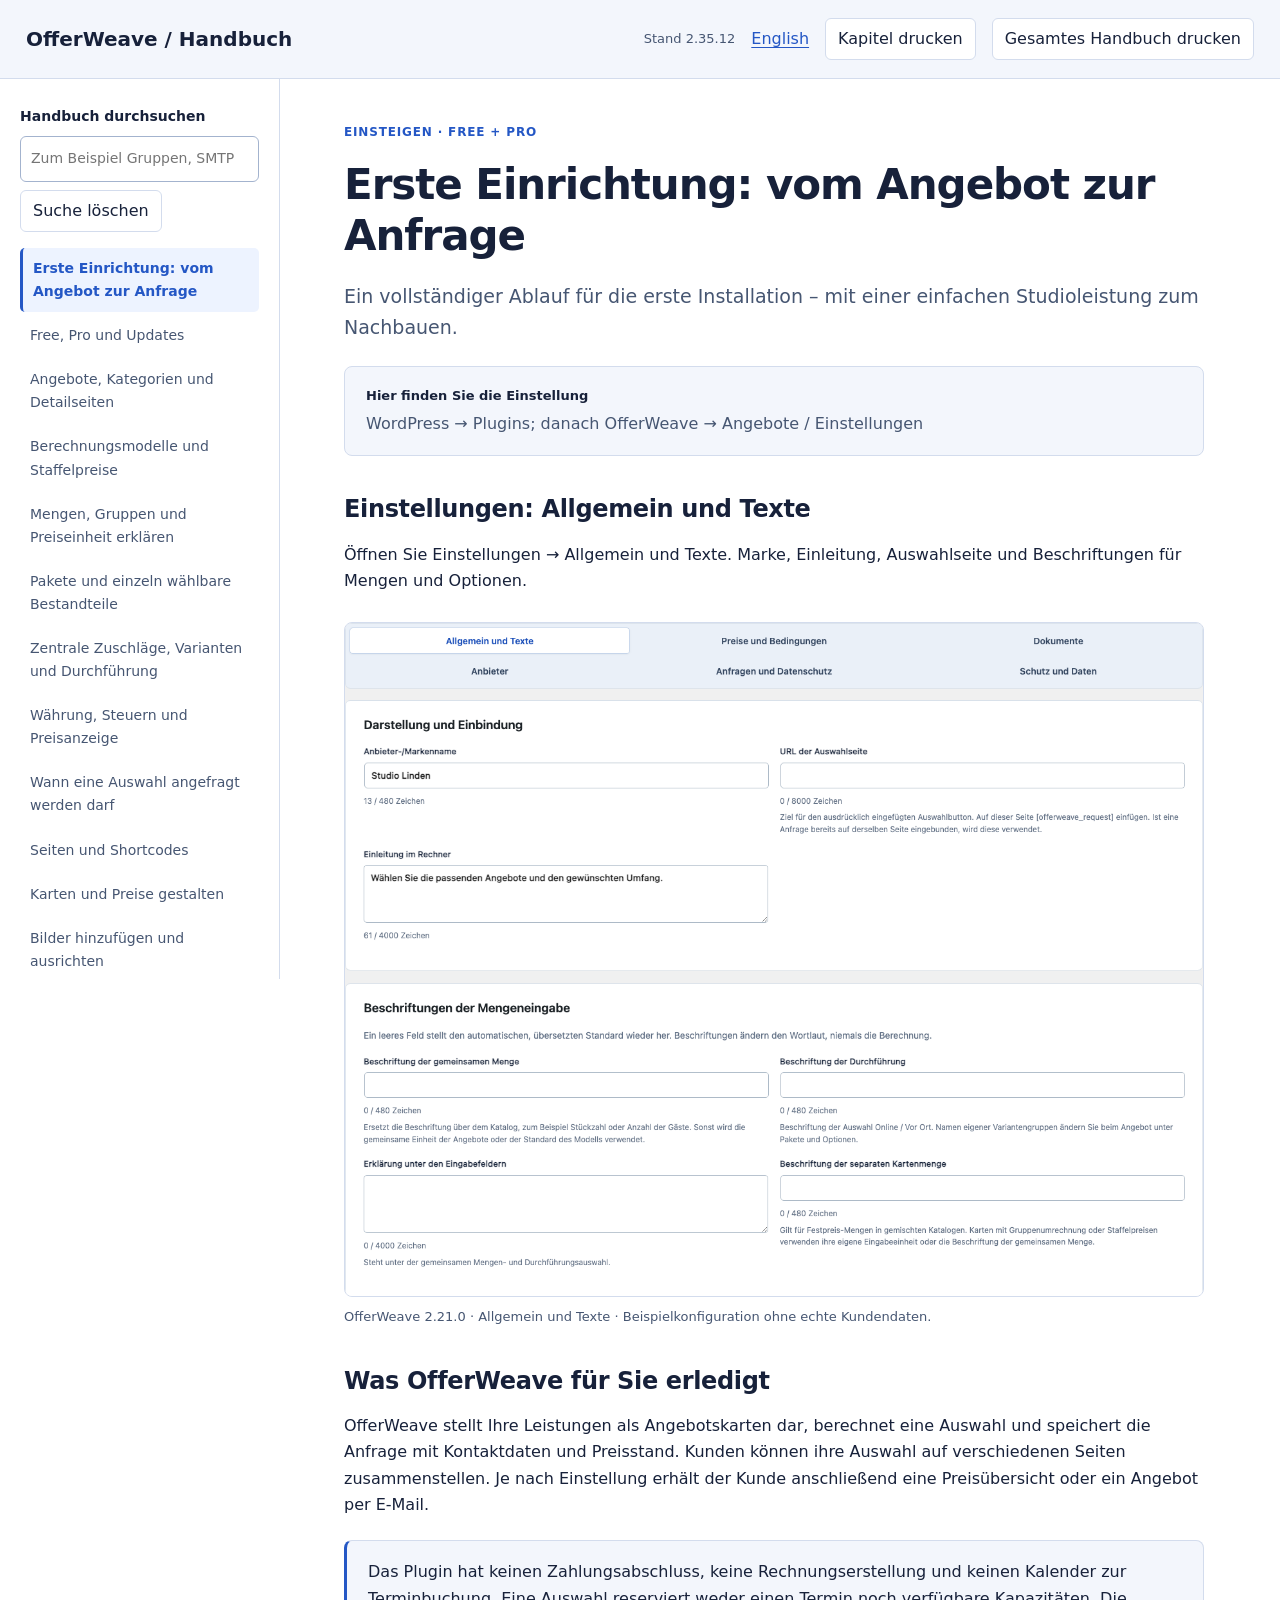
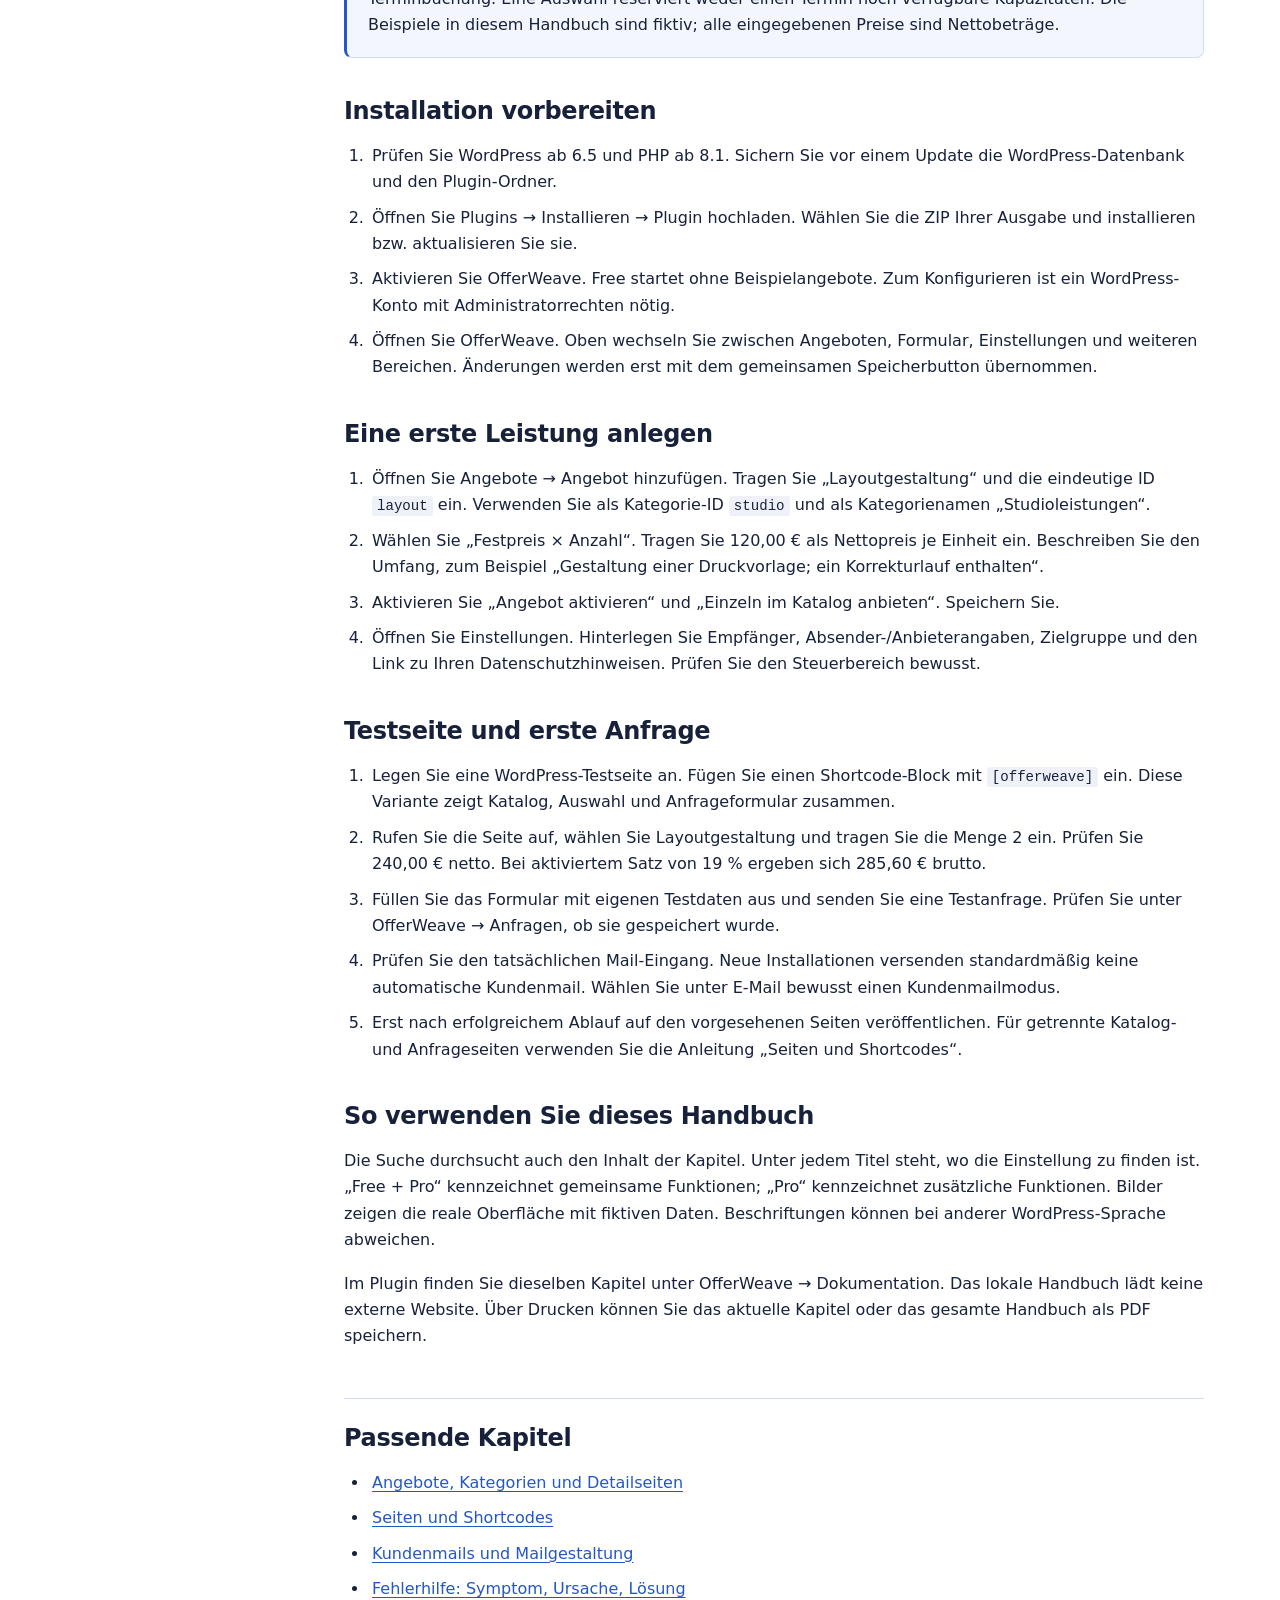
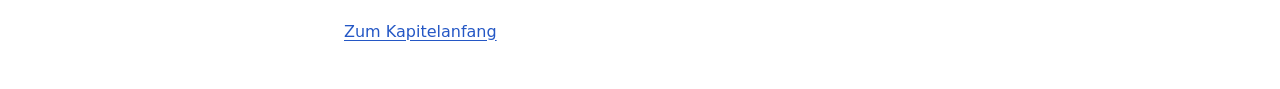
==== commit f48a483e: "Release OfferWeave Free 2.35.12 with explicit request read errors" ====
--- a/handbook/de/index.html
+++ b/handbook/de/index.html
@@ -1,4 +1,4 @@
-<!doctype html><html lang="de"><head><meta charset="utf-8"><meta name="viewport" content="width=device-width,initial-scale=1"><meta name="robots" content="noindex,nofollow"><title>OfferWeave · Handbuch</title><link rel="stylesheet" href="../manual.css?v=2.35.11"><script defer src="../manual.js?v=2.35.11"></script></head><body class="owm" data-hit-label="passende Kapitel"><a class="owm-skip" href="#reader">Zum Inhalt</a><header class="owm-header"><strong>OfferWeave / Handbuch</strong><span>Stand 2.35.11</span><a data-language href="../en/index.html" lang="en">English</a><button data-print hidden>Kapitel drucken</button><button data-print-all hidden>Gesamtes Handbuch drucken</button></header><div class="owm-layout"><aside class="owm-sidebar"><div data-search-area hidden><label for="manual-search">Handbuch durchsuchen</label><input type="search" id="manual-search" placeholder="Zum Beispiel Gruppen, SMTP oder Banner"><button data-clear>Suche löschen</button><p data-search-status role="status" aria-live="polite"></p></div><nav aria-label="Inhaltsverzeichnis"><a href="#start" data-topic="start">Erste Einrichtung: vom Angebot zur Anfrage</a><a href="#editions" data-topic="editions">Free, Pro und Updates</a><a href="#offers" data-topic="offers">Angebote, Kategorien und Detailseiten</a><a href="#pricing" data-topic="pricing">Berechnungsmodelle und Staffelpreise</a><a href="#groups" data-topic="groups">Mengen, Gruppen und Preiseinheit erklären</a><a href="#packages" data-topic="packages">Pakete und einzeln wählbare Bestandteile</a><a href="#variants" data-topic="variants">Zentrale Zuschläge, Varianten und Durchführung</a><a href="#taxes" data-topic="taxes">Währung, Steuern und Preisanzeige</a><a href="#selection-rules" data-topic="selection-rules">Wann eine Auswahl angefragt werden darf</a><a href="#shortcodes" data-topic="shortcodes">Seiten und Shortcodes</a><a href="#design" data-topic="design">Karten und Preise gestalten</a><a href="#images" data-topic="images">Bilder hinzufügen und ausrichten</a><a href="#promotions" data-topic="promotions">Sonderangebote, Aktionspreise und Banner</a><a href="#forms" data-topic="forms">Formular, Pflichtfelder und Spam-Schutz</a><a href="#email" data-topic="email">Kundenmails und Mailgestaltung</a><a href="#smtp" data-topic="smtp">Eigenes SMTP einrichten und Fehler finden</a><a href="#requests" data-topic="requests">Anfragen prüfen, bearbeiten und erneut senden</a><a href="#legal" data-topic="legal">Dokumenttyp, Anbieterangaben und Fristen</a><a href="#languages" data-topic="languages">Deutsch, Englisch und mehrsprachige Websites</a><a href="#transfer" data-topic="transfer">Import, Export und Websiteumzug</a><a href="#maintenance" data-topic="maintenance">Updates, Datensicherung und Aufbewahrung</a><a href="#troubleshooting" data-topic="troubleshooting">Fehlerhilfe: Symptom, Ursache, Lösung</a><a href="#reference" data-topic="reference">Einstellungsfinder und Abnahmecheck</a></nav><p data-empty hidden>Keine passenden Kapitel. Versuchen Sie einen anderen Begriff.</p></aside><main id="reader"><noscript><p>Ohne JavaScript werden alle Kapitel nacheinander angezeigt. Nutzen Sie die Suchfunktion Ihres Browsers.</p></noscript><article id="start" data-article tabindex="-1"><p class="owm-eyebrow">Einsteigen · Free + Pro</p><h1>Erste Einrichtung: vom Angebot zur Anfrage</h1><p class="owm-lead">Ein vollständiger Ablauf für die erste Installation – mit einer einfachen Studioleistung zum Nachbauen.</p><div class="owm-path"><strong>Hier finden Sie die Einstellung</strong><p>WordPress → Plugins; danach OfferWeave → Angebote / Einstellungen</p></div><section id="start--1"><h2>Einstellungen: Allgemein und Texte</h2><p>Öffnen Sie Einstellungen → Allgemein und Texte. Marke, Einleitung, Auswahlseite und Beschriftungen für Mengen und Optionen.</p><figure><a href="../images/settings-general-de.webp" target="_blank" rel="noopener" aria-label="Bild in voller Größe öffnen: Einstellungsnavigation mit geöffnetem Bereich Allgemein und Texte"><img src="../images/settings-general-de.webp" alt="Einstellungsnavigation mit geöffnetem Bereich Allgemein und Texte" loading="lazy" width="1334" height="1046"></a><figcaption>OfferWeave 2.21.0 · Allgemein und Texte · Beispielkonfiguration ohne echte Kundendaten.</figcaption></figure></section><section id="start--2"><h2>Was OfferWeave für Sie erledigt</h2><p>OfferWeave stellt Ihre Leistungen als Angebotskarten dar, berechnet eine Auswahl und speichert die Anfrage mit Kontaktdaten und Preisstand. Kunden können ihre Auswahl auf verschiedenen Seiten zusammenstellen. Je nach Einstellung erhält der Kunde anschließend eine Preisübersicht oder ein Angebot per E-Mail.</p><aside class="owm-note">Das Plugin hat keinen Zahlungsabschluss, keine Rechnungserstellung und keinen Kalender zur Terminbuchung. Eine Auswahl reserviert weder einen Termin noch verfügbare Kapazitäten. Die Beispiele in diesem Handbuch sind fiktiv; alle eingegebenen Preise sind Nettobeträge.</aside></section><section id="start--3"><h2>Installation vorbereiten</h2><ol><li>Prüfen Sie WordPress ab 6.5 und PHP ab 8.1. Sichern Sie vor einem Update die WordPress-Datenbank und den Plugin-Ordner.</li><li>Öffnen Sie Plugins → Installieren → Plugin hochladen. Wählen Sie die ZIP Ihrer Ausgabe und installieren bzw. aktualisieren Sie sie.</li><li>Aktivieren Sie OfferWeave. Free startet ohne Beispielangebote. Zum Konfigurieren ist ein WordPress-Konto mit Administratorrechten nötig.</li><li>Öffnen Sie OfferWeave. Oben wechseln Sie zwischen Angeboten, Formular, Einstellungen und weiteren Bereichen. Änderungen werden erst mit dem gemeinsamen Speicherbutton übernommen.</li></ol></section><section id="start--4"><h2>Eine erste Leistung anlegen</h2><ol><li>Öffnen Sie Angebote → Angebot hinzufügen. Tragen Sie „Layoutgestaltung“ und die eindeutige ID <code>layout</code> ein. Verwenden Sie als Kategorie-ID <code>studio</code> und als Kategorienamen „Studioleistungen“.</li><li>Wählen Sie „Festpreis × Anzahl“. Tragen Sie 120,00 € als Nettopreis je Einheit ein. Beschreiben Sie den Umfang, zum Beispiel „Gestaltung einer Druckvorlage; ein Korrekturlauf enthalten“.</li><li>Aktivieren Sie „Angebot aktivieren“ und „Einzeln im Katalog anbieten“. Speichern Sie.</li><li>Öffnen Sie Einstellungen. Hinterlegen Sie Empfänger, Absender-/Anbieterangaben, Zielgruppe und den Link zu Ihren Datenschutzhinweisen. Prüfen Sie den Steuerbereich bewusst.</li></ol></section><section id="start--5"><h2>Testseite und erste Anfrage</h2><ol><li>Legen Sie eine WordPress-Testseite an. Fügen Sie einen Shortcode-Block mit <code>[offerweave]</code> ein. Diese Variante zeigt Katalog, Auswahl und Anfrageformular zusammen.</li><li>Rufen Sie die Seite auf, wählen Sie Layoutgestaltung und tragen Sie die Menge 2 ein. Prüfen Sie 240,00 € netto. Bei aktiviertem Satz von 19 % ergeben sich 285,60 € brutto.</li><li>Füllen Sie das Formular mit eigenen Testdaten aus und senden Sie eine Testanfrage. Prüfen Sie unter OfferWeave → Anfragen, ob sie gespeichert wurde.</li><li>Prüfen Sie den tatsächlichen Mail-Eingang. Neue Installationen versenden standardmäßig keine automatische Kundenmail. Wählen Sie unter E-Mail bewusst einen Kundenmailmodus.</li><li>Erst nach erfolgreichem Ablauf auf den vorgesehenen Seiten veröffentlichen. Für getrennte Katalog- und Anfrageseiten verwenden Sie die Anleitung „Seiten und Shortcodes“.</li></ol></section><section id="start--6"><h2>So verwenden Sie dieses Handbuch</h2><p>Die Suche durchsucht auch den Inhalt der Kapitel. Unter jedem Titel steht, wo die Einstellung zu finden ist. „Free + Pro“ kennzeichnet gemeinsame Funktionen; „Pro“ kennzeichnet zusätzliche Funktionen. Bilder zeigen die reale Oberfläche mit fiktiven Daten. Beschriftungen können bei anderer WordPress-Sprache abweichen.</p><p>Im Plugin finden Sie dieselben Kapitel unter OfferWeave → Dokumentation. Das lokale Handbuch lädt keine externe Website. Über Drucken können Sie das aktuelle Kapitel oder das gesamte Handbuch als PDF speichern.</p></section><footer><h2>Passende Kapitel</h2><ul><li><a href="#offers">Angebote, Kategorien und Detailseiten</a></li><li><a href="#shortcodes">Seiten und Shortcodes</a></li><li><a href="#email">Kundenmails und Mailgestaltung</a></li><li><a href="#troubleshooting">Fehlerhilfe: Symptom, Ursache, Lösung</a></li></ul><a href="#start">Zum Kapitelanfang</a></footer></article><article id="editions" data-article tabindex="-1"><p class="owm-eyebrow">Einsteigen · Free + Pro</p><h1>Free, Pro und Updates</h1><p class="owm-lead">Funktionen der Ausgaben, Installation und Lizenzverwaltung.</p><div class="owm-path"><strong>Hier finden Sie die Einstellung</strong><p>OfferWeave → Free &amp; Pro</p></div><section id="editions--1"><h2>Die passende Ausgabe</h2><div class="owm-table" tabindex="0" role="region" aria-label="Bereich / Free / Pro"><table><thead><tr><th scope="col">Bereich</th><th scope="col">Free</th><th scope="col">Pro</th></tr></thead><tbody><tr><td>Angebote, Kategorien, Bilder und eigene Kurzinfo-Icons</td><td>Ja</td><td>Ja</td></tr><tr><td>Festpreis × Anzahl, einmalig oder monatlich</td><td>Ja</td><td>Ja</td></tr><tr><td>Katalog, Einzelkarte, Detailauswahl und Anfrage per Shortcode</td><td>Ja</td><td>Ja</td></tr><tr><td>Gemeinsame oder eigene Karteneingaben und Feldbeschriftungen</td><td>Ja</td><td>Ja</td></tr><tr><td>Akzentfarbe, Kartenhintergrund und Rundung</td><td>Ja</td><td>Ja</td></tr><tr><td>Eigene Anfragefelder und Spam-Schutz</td><td>Ja</td><td>Ja</td></tr><tr><td>Anfragen verwalten, exportieren und Standardmails senden</td><td>Ja</td><td>Ja</td></tr><tr><td>Globale Standardwährung</td><td>Ja</td><td>Ja</td></tr><tr><td>Weitere Währungen wie CHF, GBP, JPY und KWD</td><td>Ja</td><td>Ja</td></tr><tr><td>Steuern, Netto/Brutto und Anfragebedingungen</td><td>Ja</td><td>Ja</td></tr><tr><td>Deutsch/Englisch und Polylang-Anbindung</td><td>Ja</td><td>Ja</td></tr><tr><td>Konfiguration importieren und exportieren innerhalb der Ausgabe</td><td>Ja</td><td>Ja</td></tr><tr><td>Staffelpreise, Gruppen und Auswahlpakete</td><td>Nein</td><td>Ja</td></tr><tr><td>Varianten und Durchführung gemeinsam oder je Karte</td><td>Nein</td><td>Ja</td></tr><tr><td>Individuelle Zuschläge und Zusatzkosten</td><td>Nein</td><td>Ja</td></tr><tr><td>Eingaben per Shortcode frei platzieren</td><td>Nein</td><td>Ja</td></tr><tr><td>Befristete Aktionen und Aktionspreise</td><td>Nein</td><td>Ja</td></tr><tr><td>Aktionsbanner frei per Shortcode platzieren</td><td>Nein</td><td>Ja</td></tr><tr><td>Vollständiger Designer für Karten, Eingaben und Banner</td><td>Nein</td><td>Ja</td></tr><tr><td>Eigene Mailvorlagen und Mailgestaltung</td><td>Nein</td><td>Ja</td></tr><tr><td>Integrierter SMTP-Versand für OfferWeave</td><td>Nein</td><td>Ja</td></tr></tbody></table></div><figure><a href="../images/edition-features-de.webp" target="_blank" rel="noopener" aria-label="Bild in voller Größe öffnen: Funktionen in Free und Pro im Plugin vergleichen."><img src="../images/edition-features-de.webp" alt="Funktionen in Free und Pro im Plugin vergleichen." loading="lazy" width="1196" height="985"></a><figcaption>OfferWeave 2.35.0 · Funktionsvergleich in der tatsächlich installierten Free-Ausgabe.</figcaption></figure><p>Free ist nicht auf zwei Angebote beschränkt. Die gemeinsame technische Obergrenze beträgt 150 Angebote. Pro ergänzt Rechenmodelle und Gestaltung; ein monatlicher Angebotspreis ist keine Zahlungs- oder Abofunktion.</p><p>OfferWeave wird von Convati UG (haftungsbeschränkt) entwickelt und veröffentlicht. Diese Firma ist in allen drei Ausgaben als Plugin-Autor angegeben.</p><p>Unter Design stehen in Free Akzentfarbe, Kartenfläche und Eckenrundung zur Verfügung. Alle unterstützten Standardwährungen können in Free und Pro unter Einstellungen gewählt werden.</p><figure><a href="../images/free-design-de.webp" target="_blank" rel="noopener" aria-label="Bild in voller Größe öffnen: Die drei Einstellungen der Free-Basisgestaltung."><img src="../images/free-design-de.webp" alt="Die drei Einstellungen der Free-Basisgestaltung." loading="lazy" width="1254" height="310"></a><figcaption>OfferWeave 2.35.0 · Basisgestaltung in einer lokalen WordPress-Installation.</figcaption></figure></section><section id="editions--2"><h2>Pro direkt aus dem Dashboard kaufen</h2><p>„Pro kaufen“ öffnet die Preisübersicht für 1, 5 oder 25 Website-Registrierungen in einem neuen Tab. Die deutschen Jahrespreise betragen 69, 129 und 249 Euro inklusive 19 % MwSt. Der MwSt.-Hinweis steht direkt unter jedem Preis. Der Hinweis zur Anpassung an Ihr Rechnungsland im Checkout steht unter den Preiskarten. Wählen Sie „Zum Checkout“ beim gewünschten Paket. Ihr aktueller WordPress-Entwurf bleibt geöffnet.</p><figure><a href="../images/upgrade-de.webp" target="_blank" rel="noopener" aria-label="Bild in voller Größe öffnen: OfferWeave: eigene Pro-Preisübersicht mit drei deutschen Bruttopreisen und Checkout-Buttons."><img src="../images/upgrade-de.webp" alt="OfferWeave: eigene Pro-Preisübersicht mit drei deutschen Bruttopreisen und Checkout-Buttons." loading="lazy" width="1160" height="946"></a><figcaption>OfferWeave 2.35.9: Paketvergleich für 1, 5 oder 25 Website-Registrierungen mit deutschen Bruttopreisen.</figcaption></figure><p>Konto und vorhandene Lizenz verwalten Sie unter Free &amp; Pro. Ein Klick auf den Kaufbutton kauft noch nichts und speichert keine Konfiguration. Nach dem Kauf installieren Sie das öffentliche Pro-Paket und aktivieren die erhaltene Lizenz.</p></section><section id="editions--3"><h2>Installieren und wechseln</h2><ol><li>Sichern Sie Konfiguration und Datenbank. Installieren Sie die passende ZIP über WordPress → Plugins → Plugin hochladen.</li><li>Deaktivieren Sie eine bereits aktive OfferWeave-Ausgabe unter Plugins. Aktivieren Sie danach die gewünschte Ausgabe. Einstellungen und Anfragen bleiben erhalten. Bei Netzwerkaktivierung prüfen Sie auch die einzelnen Websites.</li><li>Prüfen Sie nach einem Wechsel Katalog, Detailseiten, Auswahl und Mails auf einer Testseite.</li></ol><aside class="owm-note">Beim Wechsel auf Free werden Pro-Angebote nicht zu Festpreis-Angeboten umgerechnet. Komplexe Angebote sind öffentlich nicht verfügbar; erweiterte Einstellungen bleiben gespeichert und sind gegen Änderungen geschützt. Einfache Angebote erscheinen ohne Pro-Aktionen und mit Basisgestaltung.</aside><aside class="owm-note">Beim Update auf 2.35.0 werden die bisherigen Einstellungen und Anfragen einmalig in die neuen internen Speicherbezeichnungen übernommen. Sichern Sie vor dem Update die Datenbank. Für einen Rückwechsel auf eine ältere Pluginversion ist eine dazu passende Datenbanksicherung erforderlich.</aside></section><section id="editions--4"><h2>Lizenz und Services</h2><p>Eine bezahlte Pro-Lizenz umfasst offizielle Updates, Downloads und Support für die gekaufte Laufzeit. Unter Free &amp; Pro sehen Sie Ihren Lizenzstatus und öffnen die Konto- und Lizenzverwaltung.</p><p>Das Deaktivieren einer Lizenz kündigt nicht automatisch das zugehörige Abonnement. Prüfen Sie bei ausstehender Zahlung oder falschem Produktkonto den Status in Ihrer Freemius-Kontoverwaltung.</p><figure><a href="../images/license-status-de.webp" target="_blank" rel="noopener" aria-label="Bild in voller Größe öffnen: Lizenzstatus und Konto verwalten."><img src="../images/license-status-de.webp" alt="Lizenzstatus und Konto verwalten." loading="lazy" width="1074" height="1181"></a><figcaption>OfferWeave 2.25.6 · Lokaler WordPress-Test mit Teststatus.</figcaption></figure></section><footer><h2>Passende Kapitel</h2><ul><li><a href="#start">Erste Einrichtung: vom Angebot zur Anfrage</a></li><li><a href="#maintenance">Updates, Datensicherung und Aufbewahrung</a></li><li><a href="#transfer">Import, Export und Websiteumzug</a></li></ul><a href="#editions">Zum Kapitelanfang</a></footer></article><article id="offers" data-article tabindex="-1"><p class="owm-eyebrow">Angebote aufbauen · Free + Pro</p><h1>Angebote, Kategorien und Detailseiten</h1><p class="owm-lead">Die grundlegenden Felder einer Karte – und der Unterschied zwischen aktiv und einzeln sichtbar.</p><div class="owm-path"><strong>Hier finden Sie die Einstellung</strong><p>OfferWeave → Angebote → Angebot wählen → vier Bereiche</p></div><section id="offers--1"><h2>Angebote finden</h2><p>Suche, Rollen-, Status- und Kategoriefilter bleiben oben in der Angebots-Seitenleiste stehen. Nur die gefilterten Angebotskarten darunter scrollen. Auch Trefferzahl, „Filter zurücksetzen“ und „Angebot hinzufügen“ sind jederzeit außerhalb der Trefferliste erreichbar. Beim Wechsel zwischen Angeboten bleiben Filter, offener Entwurf und Listenposition erhalten. Eine neue Filterung beginnt oben in der Trefferliste. Ein geöffneter Entwurf bleibt offen, auch wenn er nicht mehr zum Filter passt.</p><figure><a href="../images/offers-de.webp" target="_blank" rel="noopener" aria-label="Bild in voller Größe öffnen: Angebotsverwaltung mit feststehenden Suchfiltern und separat scrollbarer Trefferliste."><img src="../images/offers-de.webp" alt="Angebotsverwaltung mit feststehenden Suchfiltern und separat scrollbarer Trefferliste." loading="lazy" width="1334" height="950"></a><figcaption>OfferWeave 2.20.1 · Suche und Filter oben, scrollbare Angebote darunter.</figcaption></figure><p>Die Trefferliste lässt sich mit Mausrad oder Touch scrollen. Per Tab erreichen Sie den Listenbereich und seine Angebotsbuttons; Bild auf/ab scrollt die fokussierte Liste. Auf kleinen oder niedrigen Bildschirmen bleibt die Seitenleiste im normalen Seitenfluss, während die Trefferliste weiterhin separat scrollt.</p></section><section id="offers--2"><h2>Vier Bereiche statt eines langen Formulars</h2><ol><li>Inhalt und Darstellung: Name, Beschreibung, Kartentexte, Preiseinheit und Bild.</li><li>Preis und Menge: Berechnungsmodell, Preis, Mengenregeln, Einheiten und Entwurfsvorschau.</li><li>Pakete und Optionen: enthaltene Leistungen, separate Bestandteilpreise für zusammenstellbare Pakete, Varianten und Reisekosten.</li><li>Veröffentlichung: eindeutige ID, Kategorie, Sichtbarkeit, Detailadresse und Shortcodes.</li></ol></section><section id="offers--3"><h2>Kurzinfos mit eigenen Icons</h2><p>Unter Angebote → Inhalt und Darstellung → Kurzinfos pflegen Sie bis zu vier Einträge mit eigenen Bilddateien. Jede Zeile hat ein Textfeld, eine kleine Bildvorschau und „Wählen / hochladen“. Es gibt keine vorgegebene Icon-Liste. Neue Zeilen starten ohne Icon; dann erscheint nur der Text. Auch in Free verfügbar.</p><p>Die Kurzinfos verteilen sich automatisch über die verfügbare Innenbreite der Karte. Icon und Beschriftung bleiben jeweils als Gruppe zusammen. Vorhandene Rand- und Mindestabstände bleiben erhalten. Bei wenig Platz wechseln ganze Gruppen in eine neue Zeile; lange Texte können innerhalb der Gruppe umbrechen. Ein einzelner Eintrag bleibt links ausgerichtet. Das gilt für alle Kartenlayouts und die Vorschau; eine zusätzliche Einstellung ist nicht nötig.</p><figure><a href="../images/fact-spacing-de.webp" target="_blank" rel="noopener" aria-label="Bild in voller Größe öffnen: Angebotskarte mit drei über die Innenbreite verteilten Kurzinfos; Icon und Beschriftung bleiben zusammen."><img src="../images/fact-spacing-de.webp" alt="Angebotskarte mit drei über die Innenbreite verteilten Kurzinfos; Icon und Beschriftung bleiben zusammen." loading="lazy" width="628" height="590"></a><figcaption>OfferWeave 2.29.1: Gleichmäßige Abstände zwischen den Kurzinfo-Gruppen, mit den bestehenden Kartenrändern.</figcaption></figure><figure><a href="../images/fact-icons-de.webp" target="_blank" rel="noopener" aria-label="Bild in voller Größe öffnen: Gleichmäßig ausgerichtete Kurzinfos mit einem kleinen Entfernen-Kreuz über jeder zugeordneten Icon-Vorschau."><img src="../images/fact-icons-de.webp" alt="Gleichmäßig ausgerichtete Kurzinfos mit einem kleinen Entfernen-Kreuz über jeder zugeordneten Icon-Vorschau." loading="lazy" width="946" height="734"></a><figcaption>OfferWeave 2.16.2: Beschriftungen oben; Textfeld, Vorschau und Buttons auf einer Höhe. Das kleine × über dem Icon entfernt nur das Bild.</figcaption></figure><ol><li>„Kurzinfo hinzufügen“ anklicken und Text eingeben. Pro Zeile sind bis zu 480 Zeichen möglich; kurze Angaben bleiben leichter lesbar.</li><li>„Wählen / hochladen“ öffnet die WordPress-Mediathek. Dort unter „Dateien hochladen“ ein eigenes Bild hinzufügen oder unter „Mediathek“ ein vorhandenes Bild auswählen. Mit „Dieses Icon verwenden“ bestätigen.</li><li>Das kleine × direkt über der Icon-Vorschau entfernt nur die Bildzuordnung (Tooltip „Icon entfernen“). Die Datei bleibt in der Mediathek. Die Pfeile rechts verschieben Text, Icon und Übersetzungen gemeinsam; das rechte × neben den Pfeilen entfernt die ganze Kurzinfo.</li><li>Speichern veröffentlicht die Änderung. Die gleichen eigenen Icons erscheinen in allen Kartenlayouts und der Designer-Vorschau. Duplizieren übernimmt die Zuordnungen.</li></ol><p>Geeignet sind kleine, möglichst quadratische PNG-, WebP-, JPEG-, GIF- oder AVIF-Dateien; transparente PNGs eignen sich für freistehende Icons. Die Anzeige erhält die Proportionen. SVGs aus der Mediathek werden ebenfalls unterstützt; neue SVG-Uploads müssen in WordPress freigegeben sein. Icons neben dem zugehörigen Text werden für Bildschirmleser als dekorativ behandelt.</p><p>Export/Import übernimmt die Bildadressen, keine Bilddateien oder fremden Mediathek-IDs. Solange die ursprünglichen Adressen erreichbar sind, bleiben die Icons sichtbar. Für einen vollständigen Umzug die Dateien in die Mediathek der Zielwebsite übertragen und dort neu zuordnen. Ein fehlendes Bild kann erneut gewählt oder entfernt werden.</p><p>Seit Version 2.16.1 entfallen die bisherigen vorgegebenen Kurzinfo-Symbole. Texte und Reihenfolge bleiben erhalten; wählen Sie für gewünschte Icons eigene Bilddateien aus. Andere Kartensymbole werden dadurch nicht geändert.</p></section><section id="offers--4"><h2>Anlegen und Speichern</h2><p>„Angebot hinzufügen“ bietet passende Startpunkte. Das Einzelangebot startet mit Festpreis × Anzahl; die beiden Paket-Startpunkte stehen in Pro bereit. Anschließend bearbeiten Sie die vorhandenen Regeln. Abbrechen legt nichts an. Der Bereichswechsel speichert nichts: Erst der Speicherbutton übernimmt die Konfiguration.</p><aside class="owm-note">Die Rolle beschreibt die Zusammenstellung. Das Berechnungsmodell beschreibt, wie der Preis entsteht. „Modul“ ist kein eigener Angebotstyp. Ein enthaltenes Einzelangebot behält seine eigene Berechnung.</aside></section><section id="offers--5"><h2>Katalog und Detailseite</h2><p>Unter Veröffentlichung aktivieren Sie die eigene Katalogkarte und tragen bei Bedarf die Detail-URL ein. Auf der Detailseite setzen Sie <code>[offerweave_add id=&quot;layout&quot;]</code> ein. Die ID bleibt unabhängig von der Reihenfolge. Kataloge erscheinen mit <code>[offerweave_catalog category=&quot;studio&quot;]</code>; die Auswahl setzen Sie separat mit <code>[offerweave_selection]</code>.</p></section><section id="offers--6"><h2>Gelber Hinweis bei gemischten Kategorien</h2><p>Eine Kategorie kann weiterhin verschiedene Berechnungsmodelle enthalten. Sind aktive, einzeln im Katalog sichtbare Angebote unterschiedlich berechnet, erscheint oben im Angebotseditor ein gelber Hinweis. Er verhindert das Speichern nicht und ändert keine Preise.</p><p>Öffnen Sie „Angebote und Preisregeln prüfen“. Unter jedem Modell stehen die betroffenen Angebote. Ein Klick öffnet direkt deren Preisregel. Deaktivierte Angebote und reine Paketbestandteile werden beim Vergleich nicht berücksichtigt. Der Hinweis reagiert bereits auf Änderungen im Entwurf.</p><figure><a href="../images/category-models-de.webp" target="_blank" rel="noopener" aria-label="Bild in voller Größe öffnen: Gelber Hinweis im Angebotseditor mit getrennten Listen für Festpreis × Anzahl und Gruppenumrechnung."><img src="../images/category-models-de.webp" alt="Gelber Hinweis im Angebotseditor mit getrennten Listen für Festpreis × Anzahl und Gruppenumrechnung." loading="lazy" width="1034" height="556"></a><figcaption>OfferWeave 2.22.2 · reale lokale Oberfläche mit fiktiven Studioleistungen: Preisregeln prüfen, ohne das Speichern zu sperren.</figcaption></figure><p>Für eine durchgängig gemeinsame Menge verwenden Sie passende, einheitliche Modelle in der Kategorie. Die Durchführung wird auch bei gemischten Modellen gemeinsam gewählt. Prüfen Sie jedes Angebot unter Preis und Menge und stellen Sie dessen eigene Gruppengröße bzw. Staffel ein. Kategorien sind keine gemeinsame Preisregel: Ein Modellwechsel wird niemals automatisch auf andere Angebote oder Paketbestandteile übertragen.</p><p>Unter Einstellungen → Allgemein und Texte können Sie stattdessen „Je Angebotskarte getrennt“ wählen. Dann sind Menge und Durchführung je Karte unabhängig und der gemeinsame Block entfällt – auch bei gleichem Preismodell.</p></section><section id="offers--7"><h2>Hinweise und Bestätigungen</h2><p>OfferWeave zeigt Hinweise und Bestätigungen in eigenen Dialogfenstern. Lesen Sie die Meldung und schließen Sie einen Hinweis mit „Verstanden“, dem X oder Escape. Bei Bestätigungen können Sie mit „Abbrechen“, X oder Escape ohne Änderung zurückkehren. Eine Aktion wird erst mit der beschrifteten Aktionsschaltfläche ausgeführt.</p><figure><a href="../images/dialog-warning-de.webp" target="_blank" rel="noopener" aria-label="Bild in voller Größe öffnen: OfferWeave-Hinweis zum gesperrten Wechsel eines Preismodells mit zugeordneten Paketbestandteilen."><img src="../images/dialog-warning-de.webp" alt="OfferWeave-Hinweis zum gesperrten Wechsel eines Preismodells mit zugeordneten Paketbestandteilen." loading="lazy" width="1420" height="1050"></a><figcaption>OfferWeave 2.35.4 · Das bisherige Modell und die Paketbestandteile bleiben erhalten.</figcaption></figure><p>Sind einem Paket Bestandteile zugeordnet, entfernen Sie diese ausdrücklich im Bereich „Pakete und Optionen“, bevor Sie zu einem Preismodell ohne Bestandteile wechseln. Das Schließen des Hinweises entfernt keine Zuordnung.</p><figure><a href="../images/dialog-confirm-de.webp" target="_blank" rel="noopener" aria-label="Bild in voller Größe öffnen: Bestätigung zum Entfernen eines Angebots mit Abbrechen und Angebot entfernen."><img src="../images/dialog-confirm-de.webp" alt="Bestätigung zum Entfernen eines Angebots mit Abbrechen und Angebot entfernen." loading="lazy" width="1420" height="1050"></a><figcaption>OfferWeave 2.35.4 · Abbrechen ist zunächst fokussiert; die Entfernung braucht eine Bestätigung.</figcaption></figure><p>Beim Neuladen, Schließen oder Verlassen einer Seite mit ungespeicherten Änderungen kann weiterhin eine Browsermeldung erscheinen. Deren Text und Gestaltung bestimmt der Browser. Dieser Schutz vor Datenverlust bleibt bestehen.</p></section><section id="offers--8"><h2>Fehlendes Auswahlpaket in Pro auflösen</h2><p>Eine ältere gespeicherte Zuordnung kann auf ein Auswahlpaket verweisen, das nicht mehr vorhanden ist. Pro zeigt dessen ID unter Angebote → gewünschtes Angebot → Preis und Menge → Berechnung und Eingabe. Der Hinweis allein ändert keine Daten.</p><figure><a href="../images/offer-missing-parent-de.webp" target="_blank" rel="noopener" aria-label="Bild in voller Größe öffnen: Pro zeigt die ID eines fehlenden Auswahlpakets und die Schaltfläche Unabhängig konfigurieren."><img src="../images/offer-missing-parent-de.webp" alt="Pro zeigt die ID eines fehlenden Auswahlpakets und die Schaltfläche Unabhängig konfigurieren." loading="lazy" width="934" height="485"></a><figcaption>OfferWeave 2.35.5 · Tatsächliche Pro-Oberfläche mit fiktiver Studioleistung.</figcaption></figure><ol><li>Prüfen Sie die angezeigte Paket-ID und die eigenen Preise, Gruppengrößen und Optionen dieses Angebots.</li><li>Klicken Sie auf „Unabhängig konfigurieren“, wenn das Angebot seine vorhandenen eigenen Einstellungen verwenden soll. Nur der Verweis auf das fehlende Paket wird entfernt; Preise und Varianten bleiben erhalten.</li><li>Prüfen Sie die Preisberechnung und klicken Sie auf „Änderungen speichern“. Verbleibende ungültige Zuordnungen werden weiterhin beim Speichern gemeldet.</li></ol><aside class="owm-note">In Free bleibt die normale Bearbeitung der Free-Angebote möglich; gespeicherte Pro-Daten bleiben erhalten. Eine fehlende Pro-Zuordnung wird beim Editionswechsel nicht stillschweigend entfernt. Sie können sie bei der nächsten Nutzung von Pro bewusst korrigieren.</aside></section><footer><h2>Passende Kapitel</h2><ul><li><a href="#pricing">Berechnungsmodelle und Staffelpreise</a></li><li><a href="#groups">Mengen, Gruppen und Preiseinheit erklären</a></li><li><a href="#images">Bilder hinzufügen und ausrichten</a></li><li><a href="#shortcodes">Seiten und Shortcodes</a></li></ul><a href="#offers">Zum Kapitelanfang</a></footer></article><article id="pricing" data-article tabindex="-1"><p class="owm-eyebrow">Preise berechnen · Pro</p><h1>Berechnungsmodelle und Staffelpreise</h1><p class="owm-lead">Das richtige Modell auswählen und die Preisformel anhand konkreter Werte prüfen. Festpreise gibt es auch in Free.</p><div class="owm-path"><strong>Hier finden Sie die Einstellung</strong><p>OfferWeave → Angebote → Preis und Menge</p></div><section id="pricing--1"><h2>Das passende Modell</h2><p>Festpreis × Anzahl multipliziert den Grundpreis mit der bestellten Stückzahl. Gruppenberechnung teilt die eingegebene Gesamtmenge durch die Gruppengröße und rundet auf. Staffelpreise wählen den Grundpreis zur Menge; zusätzliche Einheiten werden anhand der eingestellten Zuschlagsbereiche berechnet. Zusammenstellbare Pakete addieren ausschließlich die im Paket gespeicherten Bestandteilpreise und wenden darauf die Paketbasis Anzahl oder Gruppen an.</p></section><section id="pricing--2"><h2>Staffeln einrichten</h2><p>Grenzen müssen über alle Staffeln und Zuschlagsbereiche streng ansteigen. Beispiel Druckauflage: bis 100 Exemplare 600 €; bis 200 jeweils 3 € zusätzlich. 150 Exemplare kosten dann 750 € netto. Monatliche Angebote verwenden monatliche Beträge. Oberhalb „Automatisch berechnen bis“ bleibt der Preis offen.</p><figure><a href="../images/tiers-de.webp" target="_blank" rel="noopener" aria-label="Bild in voller Größe öffnen: Staffelpreise mit Grundpreis und Zuschlagsbereich."><img src="../images/tiers-de.webp" alt="Staffelpreise mit Grundpreis und Zuschlagsbereich." loading="lazy" width="1034" height="571"></a><figcaption>Staffelpreise mit Grundpreis und Zuschlagsbereich.</figcaption></figure></section><section id="pricing--3"><h2>Den Entwurf berechnen</h2><ol><li>Unter Preis und Menge zu „Berechnung testen“ wechseln. Die Vorschau verwendet die ungespeicherten Einstellungen.</li><li>Menge sowie gegebenenfalls Bestandteile, Varianten und Reiseangaben wählen. „Entwurf berechnen“ zeigt dieselbe Berechnung wie der Kundenbereich.</li><li>Prüfen Sie eine normale Menge, die letzte Menge einer Gruppe/Staffel und die erste Menge darüber. Bei 20 Einheiten pro Gruppe ergeben 21 Einheiten zwei Gruppen.</li><li>Netto, Steuern, Brutto, Laufzeiten und offene Kosten werden angezeigt. Hinweise zu Anfragebedingungen beziehen sich auf diese Position; weitere Positionen können die Anfrage freigeben.</li></ol><figure><a href="../images/price-preview-de.webp" target="_blank" rel="noopener" aria-label="Bild in voller Größe öffnen: Preisvorschau eines Entwurfs mit zwei berechneten Gruppen."><img src="../images/price-preview-de.webp" alt="Preisvorschau eines Entwurfs mit zwei berechneten Gruppen." loading="lazy" width="1034" height="619"></a><figcaption>Preisvorschau eines Entwurfs mit zwei berechneten Gruppen.</figcaption></figure><aside class="owm-note">Die Vorschau speichert keine Anfrage und sendet keine Mail. Nach einer Änderung verschwindet das veraltete Ergebnis. Ungültige Konfigurationen müssen vor der Berechnung korrigiert werden.</aside></section><section id="pricing--4"><h2>Mengen bei einheitlichen und gemischten Kategorien</h2><p>Verwenden alle sichtbaren Angebote dasselbe Berechnungsmodell, bleibt die gemeinsame Menge oberhalb der Karten. Treffen Festpreis × Anzahl, Gruppenumrechnung oder Staffelpreise aufeinander, erhält jede Karte ihre eigene Menge vor dem Preis. Die Durchführung bleibt als gemeinsame Auswahl oberhalb der Karten. Sie gilt für alle Angebote mit einer Durchführungsregel; die Mengen bleiben unabhängig. Eigene Zusatzvarianten stehen weiterhin in der jeweiligen Karte.</p><p>Beispiel: Ein Studiotermin kostet 200 € je Gruppe mit höchstens 10 Gästen, ohne Rabatt für weitere Gruppen. Tragen Sie in seiner Karte 30 Gäste ein: Der Preis beträgt 600 €. Eine Layoutgestaltung für 120 € je Vorlage startet mit Anzahl 1. Stellen Sie in dieser Karte Anzahl 2 ein: Sie kostet 240 €, während der Studiotermin weiterhin 600 € kostet.</p><figure><a href="../images/mixed-catalog-de.webp" target="_blank" rel="noopener" aria-label="Bild in voller Größe öffnen: Gemischter Katalog: gemeinsame Terminart oberhalb der Karten, eigene Vorlagenanzahl und Gästezahl direkt beim jeweiligen Angebot."><img src="../images/mixed-catalog-de.webp" alt="Gemischter Katalog: gemeinsame Terminart oberhalb der Karten, eigene Vorlagenanzahl und Gästezahl direkt beim jeweiligen Angebot." loading="lazy" width="1340" height="786"></a><figcaption>OfferWeave 2.26.2 · echte Katalogberechnung: 30 Gäste und 2 Druckvorlagen; Preise und Mengen bleiben unabhängig. Die eigenen Mengenfelder stehen kompakt unter dem jeweiligen Preis.</figcaption></figure><p>Festpreis-Karten starten mit Anzahl 1. Gruppen- und Staffelangebote verwenden jeweils ihre eigene Standardmenge und Eingabeeinheit. Eine ungültige Kartenmenge sperrt nur dieses Angebot. Beim Hinzufügen werden dessen Menge, Optionen und gegebenenfalls Reisekosten übernommen. Paket- und Modulregeln beeinflussen sich weiterhin nicht. Der gelbe Hinweis bleibt ausschließlich im Adminbereich unter Angebote.</p><p>Eine gemeinsame Auswahl „Vor Ort“ verwendet die eigenen Aufpreise und Varianten jedes Angebots. Bietet ein Angebot mehrere Varianten derselben Durchführung, wählen Sie die zusätzliche Durchführungsvariante an seiner Karte. Nicht verfügbare Angebote lassen sich für diese Durchführung nicht hinzufügen. Reiseangaben bleiben je Karte; bereits hinzugefügte Auswahlpositionen werden durch einen späteren Wechsel nicht verändert.</p></section><section id="pricing--5"><h2>Laufzeit, Gesamtkosten und eigene Preishinweise</h2><p>Unter Angebote → Preis und Menge → Abrechnung finden Sie bei monatlichen Angeboten die Vertragslaufzeit und die Checkbox „Gesamtkosten für die Vertragslaufzeit anzeigen“. Schalten Sie diese aus, wenn nur Monatspreis und Laufzeit auf der Karte stehen sollen. Die Einstellung gilt für Kategorie- und Einzelkarten, die Design-Vorschau und den Auswahlblock [offerweave_add]. In Free und Pro verfügbar.</p><figure><a href="../images/term-display-de.webp" target="_blank" rel="noopener" aria-label="Bild in voller Größe öffnen: Abrechnung eines monatlichen Angebots mit eigenem Laufzeittext und ausgeschalteten Gesamtkosten"><img src="../images/term-display-de.webp" alt="Abrechnung eines monatlichen Angebots mit eigenem Laufzeittext und ausgeschalteten Gesamtkosten" loading="lazy" width="974" height="526"></a><figcaption>OfferWeave 2.30.0: Laufzeittexte und Gesamtkosten je Angebot einstellen.</figcaption></figure><p>Der bisherige Text „12 Monate Laufzeit“ wird aus der Vertragsdauer erzeugt. Im Feld „Text zur Vertragslaufzeit“ können Sie ihn ersetzen, etwa durch „Mindestlaufzeit: {months} Monate“. {months} wird automatisch mit der aktuellen Vertragsdauer ersetzt. Leer verwendet wieder den Standardtext.</p><p>Die bisherige Gesamtkostenzeile besteht aus dem berechneten Monatsbetrag mal Vertragsdauer und dem Text „für die gesamte Laufzeit“. Über „Text hinter den Gesamtkosten“ bestimmen Sie den Zusatz selbst. Der Betrag bleibt berechnet und passt sich an Mengen, Optionen und Aktionen an. Beim Ausblenden bleiben eigene Texte gespeichert; auch ein Wechsel zur einmaligen Abrechnung löscht sie nicht.</p><p>Andere Begleittexte stammen aus Angebote → Inhalt und Darstellung → Zusätzlicher Preishinweis. Dort ändern oder entfernen Sie etwa den Text zu einem einmaligen Projekt. Leeren blendet diesen Zusatz aus.</p><p>Diese Einstellungen betreffen die Darstellung vor der Auswahl. Vertragsdauer, Berechnung, vollständige Anfrageübersicht und E-Mails bleiben unverändert. Der Steuerhinweis steht weiterhin unmittelbar unter dem Preis. Eigene Texte können im bestehenden Übersetzungseditor übersetzt werden.</p></section><footer><h2>Passende Kapitel</h2><ul><li><a href="#groups">Mengen, Gruppen und Preiseinheit erklären</a></li><li><a href="#packages">Pakete und einzeln wählbare Bestandteile</a></li><li><a href="#variants">Zentrale Zuschläge, Varianten und Durchführung</a></li><li><a href="#taxes">Währung, Steuern und Preisanzeige</a></li></ul><a href="#pricing">Zum Kapitelanfang</a></footer></article><article id="groups" data-article tabindex="-1"><p class="owm-eyebrow">Preise berechnen · Pro</p><h1>Mengen, Gruppen und Preiseinheit erklären</h1><p class="owm-lead">Aus einer Gesamtmenge automatisch Gruppen berechnen und die Regel verständlich auf jeder Karte anzeigen.</p><div class="owm-path"><strong>Hier finden Sie die Einstellung</strong><p>OfferWeave → Angebote → Preis und Menge → Gruppen / Bezeichnungen der Einheiten</p></div><section id="groups--1"><h2>Eingabe und Abrechnung unterscheiden</h2><p>Der Kunde gibt die Gesamtmenge ein, zum Beispiel 25 Personen. Bei 20 Personen pro Gruppe berechnet das Angebot zwei Gruppen. Die Preiseinheit auf der Karte ist nur eine Beschriftung. Sie aktiviert keine Gruppenberechnung.</p></section><section id="groups--2"><h2>Gruppen einstellen</h2><p>Wählen Sie das betreffende Einzelangebot oder Paket. Unter Preis und Menge wählen Sie die Gruppenberechnung, tragen Grundpreis und Einheiten pro Gruppe ein und legen den Nachlass für zusätzliche gleiche Gruppen fest. Beispiel: 300 € für die erste Gruppe; 20 % Nachlass auf weitere Gruppen ergibt bei zwei Gruppen 540 € netto. Varianten und Reiseangaben des Angebots kommen nach ihren eigenen Regeln hinzu.</p><figure><a href="../images/groups-de.webp" target="_blank" rel="noopener" aria-label="Bild in voller Größe öffnen: Eigene Gruppengröße und Preisregel am gewählten Angebot."><img src="../images/groups-de.webp" alt="Eigene Gruppengröße und Preisregel am gewählten Angebot." loading="lazy" width="1034" height="457"></a><figcaption>Eigene Gruppengröße und Preisregel am gewählten Angebot.</figcaption></figure></section><section id="groups--3"><h2>Eigene Begriffe verwenden</h2><p>Öffnen Sie „Bezeichnungen der Einheiten“ unter Preis und Menge. Pflegen Sie Einzahl und Mehrzahl für die Eingabe sowie bei Gruppen für die Abrechnung: zum Beispiel „Bild/Bilder“ und „Serie/Serien“. Leere Felder behalten die Standardbegriffe. Die Bezeichnungen sind übersetzbar und ändern keine Zahlen oder Preisregeln.</p><figure><a href="../images/units-de.webp" target="_blank" rel="noopener" aria-label="Bild in voller Größe öffnen: Optionale eigene Namen für Eingabe- und Gruppeneinheiten."><img src="../images/units-de.webp" alt="Optionale eigene Namen für Eingabe- und Gruppeneinheiten." loading="lazy" width="1034" height="423"></a><figcaption>Optionale eigene Namen für Eingabe- und Gruppeneinheiten.</figcaption></figure></section><section id="groups--4"><h2>Erklärung auf der Karte</h2><p>Unter Inhalt und Darstellung aktivieren Sie „Preiseinheit erklären“. Ohne eigenen Erklärungstext zeigen gruppierte Angebote die tatsächliche Umrechnung und Staffelpreise ihren berechneten Umfang. Bei Festpreis × Anzahl entfällt eine zusätzliche Mengenwiederholung; die Menge steht bereits am Eingabefeld. Eigener Text kann <code>{participants}</code>, <code>{groups}</code>, <code>{group_size}</code> und <code>{quantity}</code> enthalten, etwa „Ein Karton enthält 12 Flaschen“. Die Platzhalter bleiben technisch gleich, auch wenn Sie sichtbare Einheiten umbenennen. Jedes Einzelangebot und jedes Paket verwendet seine eigenen Einstellungen.</p><figure><a href="../images/unit-explanation-de.webp" target="_blank" rel="noopener" aria-label="Bild in voller Größe öffnen: Einstellungsbereich für Preiseinheit und optionalen Erklärungstext."><img src="../images/unit-explanation-de.webp" alt="Einstellungsbereich für Preiseinheit und optionalen Erklärungstext." loading="lazy" width="399" height="483"></a><figcaption>OfferWeave 2.15.2: Ein leeres Erklärungsfeld erzeugt bei Festpreis × Anzahl keine doppelte Mengenzeile. Eigene Texte bleiben möglich.</figcaption></figure></section><section id="groups--5"><h2>Beschriftungen zentral ändern</h2><p>Unter Einstellungen → Allgemein und Texte → Beschriftungen der Mengeneingabe finden Sie vier Textfelder. Die Funktionen sind auch in Free verfügbar; Gruppenumrechnung, Staffelpreise und eigene Varianten setzen Pro voraus.</p><div class="owm-table" tabindex="0" role="region" aria-label="Feld / Wirkung"><table><thead><tr><th scope="col">Feld</th><th scope="col">Wirkung</th></tr></thead><tbody><tr><td>Beschriftung der gemeinsamen Menge</td><td>Ersetzt die Überschrift der oberen Zahleneingabe, zum Beispiel „Stückzahl“, „Anzahl der Gäste“ oder „Anzahl der Teilnehmer“.</td></tr><tr><td>Beschriftung der Durchführung</td><td>Ersetzt „Durchführung“ am eingebauten Online-/Vor-Ort-Feld, zum Beispiel durch „Terminart“. Eigene Variantengruppen behalten ihren jeweils eingestellten Namen.</td></tr><tr><td>Erklärung unter den Eingabefeldern</td><td>Steht unter den gemeinsamen Feldern. Formulieren Sie, was die Eingabe zählt.</td></tr><tr><td>Beschriftung der separaten Kartenmenge</td><td>Wird bei Festpreis-Karten in gemischten Ansichten verwendet. Eine eigene Eingabeeinheit des Angebots wird in Klammern ergänzt.</td></tr></tbody></table></div><figure><a href="../images/control-labels-de.webp" target="_blank" rel="noopener" aria-label="Bild in voller Größe öffnen: Einstellungsbereich mit vier frei bearbeitbaren Beschriftungen für Menge, Durchführung und Erklärung."><img src="../images/control-labels-de.webp" alt="Einstellungsbereich mit vier frei bearbeitbaren Beschriftungen für Menge, Durchführung und Erklärung." loading="lazy" width="1334" height="488"></a><figcaption>OfferWeave 2.22.2 · Beschriftungen für ein fiktives Studio. Leere Felder stellen automatisch die Standardtexte wieder her.</figcaption></figure><p>Die gemeinsame Eingabe verwendet Ihre globale Beschriftung oder die gemeinsame Eingabeeinheit. Auf lokalen Gruppen- und Staffelkarten hat die eigene Eingabeeinheit Vorrang; fehlt sie, gilt die gemeinsame Beschriftung bzw. der Modellstandard. Festpreis-Karten verwenden die separate Kartenbeschriftung mit ihrer Einheit. Die Erklärung unter den gemeinsamen Feldern wird nicht in jede Karte kopiert. Beim Bearbeiten einer ausgewählten Position gilt weiterhin deren eigene Einheit.</p><p>Für einen anderen Begriff in Gruppenumrechnung und Erläuterungen stellen Sie weiterhin Eingabeeinheit und Gruppeneinheit direkt beim Angebot unter Preis und Menge ein. Eine geänderte Beschriftung rechnet nicht anders: „Stückzahl“ ist nur Text. Leeren Sie ein globales Feld und speichern Sie, um zum übersetzten Standard zurückzukehren. Eigene Texte übersetzen Sie im Bereich Sprachen; Import und Export enthalten diese Einstellungen.</p></section><footer><h2>Passende Kapitel</h2><ul><li><a href="#pricing">Berechnungsmodelle und Staffelpreise</a></li><li><a href="#packages">Pakete und einzeln wählbare Bestandteile</a></li><li><a href="#selection-rules">Wann eine Auswahl angefragt werden darf</a></li></ul><a href="#groups">Zum Kapitelanfang</a></footer></article><article id="packages" data-article tabindex="-1"><p class="owm-eyebrow">Angebote aufbauen · Pro</p><h1>Pakete und einzeln wählbare Bestandteile</h1><p class="owm-lead">Feste Pakete und individuelle Zusammenstellungen aufbauen, ohne Gruppen oder Zuschläge doppelt zu berechnen.</p><div class="owm-path"><strong>Hier finden Sie die Einstellung</strong><p>OfferWeave → Angebote → Pakete und Optionen</p></div><section id="packages--1"><h2>Einzelangebot und Paket bleiben getrennt</h2><p>Ein Paket verwendet seinen eigenen Preis, seine Menge, Gruppengröße, Varianten und Steuern. Die Einstellungen eines enthaltenen Einzelangebots verändern diese Berechnung nicht. Eine Einzelbuchung verwendet ausschließlich die Einstellungen des Einzelangebots. Eine Preis- oder Mengenänderung am Paket wirkt nicht zurück.</p></section><section id="packages--2"><h2>Festes Paket</h2><ol><li>Legen Sie ein Paket mit enthaltenen Angeboten an. Hinterlegen Sie unter Preis und Menge den vollständigen Paketpreis und seine Gruppenregel.</li><li>Wählen Sie unter Pakete und Optionen die enthaltenen Leistungen. Die Suche hilft bei größeren Katalogen.</li><li>Die Zuordnung beschreibt enthaltene Inhalte. Einzelpreise werden nicht zusätzlich berechnet. Eigenes Preismodell, Gruppengröße oder Abrechnungszeitraum eines Bestandteils überschreiben das Paket nicht.</li></ol></section><section id="packages--3"><h2>Zusammenstellbares Paket</h2><ol><li>Wählen Sie den Startpunkt für ein zusammenstellbares Paket und dessen Berechnungsbasis Anzahl oder Gruppen.</li><li>Ordnen Sie Bestandteile zu. Neue Zuordnungen starten im Editor mit 0 €: Tragen Sie für jeden gewählten Bestandteil bewusst den „Preis innerhalb dieses Pakets“ ein.</li><li>Diese Bestandteilpreise gehören dem Paket. Einzelpreise werden bei späteren Änderungen nicht synchronisiert. Derselbe Inhalt kann in verschiedenen Paketen unterschiedliche Preise haben.</li><li>„Mindestanzahl“ beschränkt die Anzahl verschiedener Bestandteile. „Mindestpreis“ erhöht einen zu niedrigen Paketgrundpreis. Die globale Anfragebedingung sperrt dagegen nur das Absenden und erhöht keinen Preis.</li></ol><figure><a href="../images/packages-de.webp" target="_blank" rel="noopener" aria-label="Bild in voller Größe öffnen: Separat gespeicherte Bestandteilpreise innerhalb eines Pakets."><img src="../images/packages-de.webp" alt="Separat gespeicherte Bestandteilpreise innerhalb eines Pakets." loading="lazy" width="1034" height="566"></a><figcaption>Separat gespeicherte Bestandteilpreise innerhalb eines Pakets.</figcaption></figure></section><section id="packages--4"><h2>Update von älteren Versionen</h2><p>Ab 2.13 wird die frühere „Gemeinsame Berechnung“ aufgelöst. Historische verknüpfte Festpreis-Karten erhalten einmalig ihre zuletzt wirksamen Mengenregeln als eigene Einstellungen; bereits konfigurierte Gruppenangebote behalten ihre eigenen Werte. Bisher dynamisch gelesene Bestandteilpreise werden einmalig im Paket gespeichert. Danach besteht keine laufende Preisvererbung. Zugehörige Anfragebedingungen berücksichtigen weiterhin die herausgelösten Einzelangebote.</p><aside class="owm-note">Vor dem Update sichern. Danach Einzelbuchung und Paket mit typischen Mengen, Zuschlägen und Steuern prüfen. Bestehende Anfragen behalten ihre gespeicherten Berechnungen. Verschachtelte Pakete und Selbstzuordnungen werden weiterhin nicht unterstützt.</aside></section><footer><h2>Passende Kapitel</h2><ul><li><a href="#groups">Mengen, Gruppen und Preiseinheit erklären</a></li><li><a href="#variants">Zentrale Zuschläge, Varianten und Durchführung</a></li><li><a href="#selection-rules">Wann eine Auswahl angefragt werden darf</a></li><li><a href="#shortcodes">Seiten und Shortcodes</a></li></ul><a href="#packages">Zum Kapitelanfang</a></footer></article><article id="variants" data-article tabindex="-1"><p class="owm-eyebrow">Preise berechnen · Pro</p><h1>Zentrale Zuschläge, Varianten und Durchführung</h1><p class="owm-lead">Eigene Zuschläge zentral pflegen, Angeboten zuordnen und auf Wunsch an Varianten binden.</p><div class="owm-path"><strong>Hier finden Sie die Einstellung</strong><p>OfferWeave → Zuschläge / Angebote → Preis und Menge / Pakete und Optionen</p></div><section id="variants--1"><h2>Eigene Zuschläge zentral pflegen</h2><ol><li>Öffnen Sie Zuschläge und klicken Sie auf Zuschlag hinzufügen. Vergeben Sie eine verständliche Zuschlagsbezeichnung, etwa Einrichtung, Expressbearbeitung oder Material.</li><li>Wählen Sie eine Pauschale, eine Berechnung pro Angebotsmenge, Teilnehmer oder Gruppe, einen Prozentsatz oder eine zusätzliche Kundeneingabe. Tragen Sie den Betrag in Ihrer globalen Währung ein.</li><li>Bei einer zusätzlichen Eingabe bestimmen Sie die Einheit und die voreingestellte Menge. Mengen dürfen zwei Nachkommastellen haben, etwa 1,25 Stunden. Der Betrag ist der Preis je solcher Einheit.</li><li>Speichern Sie die Konfiguration. Der Zuschlag wird erst berechnet, nachdem er einem Angebot zugeordnet wurde. Zentrale Preisänderungen gelten nach Speichern für alle zugeordneten Angebote.</li></ol><figure><a href="../images/surcharges-de.webp" target="_blank" rel="noopener" aria-label="Bild in voller Größe öffnen: Zentrale Zuschlagsverwaltung mit Einrichtungspauschale und zusätzlichen Arbeitsstunden"><img src="../images/surcharges-de.webp" alt="Zentrale Zuschlagsverwaltung mit Einrichtungspauschale und zusätzlichen Arbeitsstunden" loading="lazy" width="1274" height="1228"></a><figcaption>Eigene Namen und Berechnungsarten statt fest vorgegebener Branchenbegriffe.</figcaption></figure></section><section id="variants--2"><h2>Angeboten zuweisen und Bedingungen festlegen</h2><ol><li>Öffnen Sie das Angebot unter Preis und Menge und gehen Sie zu Zugeordnete Zuschläge.</li><li>Wählen Sie einen passenden zentralen Zuschlag und klicken Sie auf Zuschlag zuordnen. Nicht passende Berechnungsgrundlagen werden nicht angeboten.</li><li>Wählen Sie Immer, Nur vor Ort oder eine bestimmte Variantenoption. Eine Variantenbedingung benötigt eine vorhandene aktivierte Optionsgruppe und Option.</li><li>Speichern und prüfen Sie Karte und Auswahl. Die zugehörigen Beträge werden im Gesamtpreis berücksichtigt und mit ihrem Namen erläutert. Zusätzliche Mengen erscheinen nur, wenn die Bedingung zutrifft.</li></ol><p>Mit dem × neben der Zuschlagsbezeichnung entfernen Sie nur die Zuordnung zu diesem Angebot. Zuschläge verwalten öffnet die zentrale Pflege. Sind keine weiteren passenden Zuschläge verfügbar, erscheint ein Texthinweis anstelle eines leeren Auswahlfelds. Auf schmalen Flächen ordnen sich die Felder untereinander an.</p><figure><a href="../images/surcharge-assignments-de.webp" target="_blank" rel="noopener" aria-label="Bild in voller Größe öffnen: Zwei Zuschlagszuordnungen: Einrichtung immer und Zusatzarbeiten nur bei Express"><img src="../images/surcharge-assignments-de.webp" alt="Zwei Zuschlagszuordnungen: Einrichtung immer und Zusatzarbeiten nur bei Express" loading="lazy" width="974" height="523"></a><figcaption>Eine zentrale Definition kann in mehreren Angeboten mit eigenen Bedingungen verwendet werden.</figcaption></figure><p>Zuschläge gelten pro Angebotsposition und folgen ihrem Zahlungsrhythmus und Steuersatz. Prozentwerte beziehen sich auf den Leistungsgrundpreis nach Mengenregeln und vor Aktionsrabatten. Zuschläge werden nicht rabattiert und nicht aufeinander aufgeschlagen. In Paketen zählen die Zuschläge des Pakets; Zuschläge enthaltener Angebote werden nicht zusätzlich übernommen.</p><p>Aktivieren oder deaktivieren Sie einen Zuschlag zentral. Zum Löschen lösen Sie zuerst sämtliche Angebotszuordnungen. Alte Anfragen und deren Mails behalten die damals gespeicherten Namen, Mengen und Beträge. Vorhandene Vor-Ort- und Reisekostenregeln bleiben unverändert; dieselben Kosten nicht zusätzlich als neuen Zuschlag zuweisen. Die zentrale Zuschlagsverwaltung gehört zu Pro.</p></section><section id="variants--3"><h2>Varianten aufbauen</h2><ol><li>Aktivieren Sie Varianten am Angebot. Bei verknüpften Bestandteilen bearbeiten Sie das gemeinsame Auswahlpaket.</li><li>Fügen Sie eine Auswahlgruppe mit ID und Titel hinzu, etwa <code>delivery</code> / „Durchführung“.</li><li>Legen Sie Optionen an, etwa „Im Studio“ und „Beim Kunden“. Vergeben Sie stabile IDs und tragen Sie den jeweiligen Netto-Zuschlag ein.</li><li>Bestimmen Sie, ob eine Auswahl erforderlich ist und welche Option vorausgewählt wird. Bei optionalen Gruppen ist auch keine Auswahl möglich.</li><li>Ergänzen Sie weitere Gruppen, etwa „Bearbeitung“ mit Standard und Express. Pro Gruppe wählt der Kunde genau eine Option; mehrere Gruppen kombinieren sich.</li></ol><figure><a href="../images/variants-de.webp" target="_blank" rel="noopener" aria-label="Bild in voller Größe öffnen: Varianteneditor mit einer fiktiven Auswahlgruppe und Preiszuschlägen"><img src="../images/variants-de.webp" alt="Varianteneditor mit einer fiktiven Auswahlgruppe und Preiszuschlägen" loading="lazy" width="1034" height="960"></a><figcaption>Auswahlgruppen können beliebig passend zur eigenen Leistung benannt werden.</figcaption></figure><p>In der Auswahl sehen Kunden ausschließlich den Inhalt der Optionsbezeichnung, beispielsweise „Im Studio“ oder „Beim Kunden“. Beträge, Prozentsätze, Berechnungsbasis und „Ohne Aufschlag“ werden nicht automatisch angehängt. Der ausgewählte Zuschlag wird weiterhin im Kartenpreis berücksichtigt und dort erläutert. Bei optionalen Gruppen bleibt „Keine Auswahl“ verfügbar.</p><figure><a href="../images/variant-options-de.webp" target="_blank" rel="noopener" aria-label="Bild in voller Größe öffnen: Fototermin mit kurzer Optionsbezeichnung und Zuschlag im Kartenpreis."><img src="../images/variant-options-de.webp" alt="Fototermin mit kurzer Optionsbezeichnung und Zuschlag im Kartenpreis." loading="lazy" width="420" height="682"></a><figcaption>OfferWeave 2.26.3: In der Auswahl steht nur die Optionsbezeichnung; Preisdetails bleiben auf der Karte.</figcaption></figure></section><section id="variants--4"><h2>Die richtige Zuschlagsbasis wählen</h2><div class="owm-table" tabindex="0" role="region" aria-label="Basis / Wirkung"><table><thead><tr><th scope="col">Basis</th><th scope="col">Wirkung</th></tr></thead><tbody><tr><td>Je Position</td><td>Einmal für die Angebotsposition</td></tr><tr><td>Je Anzahl</td><td>Multipliziert mit der Anzahl eines Mengenmodells</td></tr><tr><td>Je Teilnehmer</td><td>Multipliziert mit der eingegebenen Gesamtmenge</td></tr><tr><td>Je Gruppe</td><td>Multipliziert mit den berechneten Gruppen</td></tr><tr><td>Prozentual</td><td>Prozent des berechneten Leistungsgrundpreises, ohne andere Extras</td></tr></tbody></table></div><p>Beispiel: Grundpreis 300 €, Express 10 % und Verpackung 20 € je Position ergeben 350 € netto. Der Prozentaufschlag wird nicht auch auf die Verpackung erhoben. Bei einem monatlichen Angebot beziehen sich Varianten auf den Monatsbetrag. Negative Zuschläge sind nicht vorgesehen; für Nachlässe verwenden Sie Aktionen.</p></section><section id="variants--5"><h2>Durchführung und Reisekosten</h2><p>Eine dafür markierte Durchführungsgruppe kann Optionen mit den eingestellten Reisekosten verknüpfen. Hinterlegen Sie einen Vor-Ort-Zuschlag als Variante, wird der ältere Durchführungszuschlag nicht zusätzlich doppelt erhoben. Prüfen Sie trotzdem die gewählten Reisekosten separat: offene Reisekosten müssen als offen erkennbar bleiben.</p><aside class="owm-note">An verknüpften Bestandteilen gelten die Varianten des gemeinsamen Pakets. Pflegen Sie einen gemeinsamen Zuschlag dort einmal. Ein Aktionsrabatt betrifft den rabattierbaren Leistungsbetrag; Varianten und Reise-/Vor-Ort-Extras werden nicht mit rabattiert.</aside><p>Die Beschriftung „Durchführung“ ändern Sie zentral unter Einstellungen → Allgemein und Texte → Beschriftungen der Mengeneingabe. Den Titel einer eigenen Variantengruppe bearbeiten Sie direkt im Angebot.</p></section><section id="variants--6"><h2>Prüfen und später ändern</h2><ul><li>Jede Pflichtgruppe braucht eine gültige Auswahl. Testen Sie auch eine optionale Gruppe ohne Auswahl.</li><li>Prüfen Sie Menge 1 sowie mehrere Einheiten oder Gruppen und die Summe in Auswahl und Mail.</li><li>Entfernen Sie IDs nur bewusst. Eine ältere Browserauswahl mit inzwischen entfernten Optionen muss der Kunde neu auswählen.</li><li>Technische Grenze: bis 20 Gruppen mit je 100 Optionen. Halten Sie die sichtbare Auswahl trotzdem möglichst kurz.</li></ul></section><footer><h2>Passende Kapitel</h2><ul><li><a href="#pricing">Berechnungsmodelle und Staffelpreise</a></li><li><a href="#groups">Mengen, Gruppen und Preiseinheit erklären</a></li><li><a href="#promotions">Sonderangebote, Aktionspreise und Banner</a></li></ul><a href="#variants">Zum Kapitelanfang</a></footer></article><article id="taxes" data-article tabindex="-1"><p class="owm-eyebrow">Preise berechnen · Free + Pro</p><h1>Währung, Steuern und Preisanzeige</h1><p class="owm-lead">Globale Währung, Steuersätze und Netto-/Bruttoanzeige für Karten, Auswahl und Mails einstellen.</p><div class="owm-path"><strong>Hier finden Sie die Einstellung</strong><p>OfferWeave → Einstellungen → Preise und Bedingungen → Währung / Mehrwertsteuer und Preisanzeige</p></div><section id="taxes--1"><h2>Einstellungen: Preise und Bedingungen</h2><p>Öffnen Sie Einstellungen → Preise und Bedingungen. Hier wählen Sie die Standardwährung und richten Mehrwertsteuer, Netto-/Bruttoanzeige sowie Anfragebedingungen ein. Alle unterstützten Währungen sind in Free und Pro auswählbar. Die Steuereinstellungen sind in beiden Ausgaben enthalten.</p><figure><a href="../images/currency-de.webp" target="_blank" rel="noopener" aria-label="Bild in voller Größe öffnen: Standardwährung USD und Steuereinstellungen im Bereich Preise und Bedingungen"><img src="../images/currency-de.webp" alt="Standardwährung USD und Steuereinstellungen im Bereich Preise und Bedingungen" loading="lazy" width="1274" height="1244"></a><figcaption>OfferWeave 2.32.0 · Standardwährung und Steuersatz global einstellen.</figcaption></figure><p>Auf allen Angebotskarten stehen Preis und Preiseinheit zusammen. Der Steuerhinweis folgt unmittelbar darunter, vor Teilnehmerangaben, Gruppenerklärung und weiteren Hinweisen. Das gilt auch für Aktionspreise, Varianten und die Designvorschau. Die Netto-/Brutto-Einstellung bestimmt weiterhin den angezeigten Steuerhinweis.</p><figure><a href="../images/price-tax-label-de.webp" target="_blank" rel="noopener" aria-label="Bild in voller Größe öffnen: Steuerhinweis direkt unter dem Preis, oberhalb der Gruppenerklärung"><img src="../images/price-tax-label-de.webp" alt="Steuerhinweis direkt unter dem Preis, oberhalb der Gruppenerklärung" loading="lazy" width="420" height="666"></a><figcaption>OfferWeave 2.26.2: Preis und Steuerhinweis bleiben unmittelbar zusammen.</figcaption></figure></section><section id="taxes--2"><h2>Standardwährung ändern</h2><ol><li>Wählen Sie unter Währung → Standardwährung den ISO-Code und Namen, etwa EUR, USD, CHF, GBP oder JPY. Neue und bisherige Installationen beginnen mit EUR.</li><li>Speichern Sie die Änderung. Symbol und Nachkommastellen gelten für Angebotspreise, Varianten, feste Rabatte, Mindestwerte, Reisekosten, Vorschauen sowie neue Anfragen und Mails.</li><li>Prüfen Sie Ihre Preise und selbst geschriebenen Währungsangaben. Zahlenwerte bleiben erhalten: Aus 100 EUR werden 100 USD. Es erfolgt keine Wechselkursumrechnung.</li></ol><p>Die Nachkommastellen richten sich nach der Währung: beispielsweise zwei bei EUR, keine bei JPY und drei bei KWD. Lässt sich ein vorhandener Betrag nicht exakt darstellen oder überschreitet er die Eingabegrenze, bleibt die Währung unverändert. Passen Sie zuerst den betreffenden Betrag an. Steuer- und Rabattprozente werden nicht verändert.</p><aside class="owm-note">Eine Standardwährung gilt für den gesamten Anbieter-Katalog. Gemischte Währungen je Karte und automatische Wechselkurse sind nicht enthalten. Gespeicherte Anfragen und erneut erzeugte Mails behalten ihre damalige Währung; ältere Anfragen ohne Währungsfeld bleiben EUR. Die EUR-Lizenzpreise von OfferWeave sind davon unabhängig. Die folgenden Preisbeispiele verwenden EUR.</aside></section><section id="taxes--3"><h2>Grundregel: Preise immer netto eingeben</h2><p>Grundpreise, Varianten, Reisekosten und feste Aktionsrabatte werden als Nettowerte gepflegt. Die Anzeigeeinstellung bestimmt, ob auf Karten der Netto- oder Bruttopreis hervorgehoben wird. Ein Wechsel der Anzeige ändert keine gespeicherten Grundpreise. Die Auswahl und Preisblöcke in Mails schlüsseln Steuer und Gesamtbetrag auf.</p><ol><li>Aktivieren Sie Steuern unter Einstellungen. Setzen Sie den Standardsatz, etwa 19 %.</li><li>Wählen Sie die bevorzugte Netto- oder Bruttoanzeige und prüfen Sie die eingestellte Kundenzielgruppe.</li><li>Für einen abweichenden Satz öffnen Sie das einzelne Angebot. Ein leeres Steuerfeld übernimmt den Standard; ausdrücklich 0 % bedeutet einen Nullsatz.</li><li>Prüfen Sie Karten, Detailauswahl und eine gespeicherte Testanfrage. Bei B2C oder gemischter Zielgruppe müssen die Steuerangaben vollständig sein; die Bruttoanzeige wird entsprechend hervorgehoben.</li></ol><figure><a href="../images/taxes-de.webp" target="_blank" rel="noopener" aria-label="Bild in voller Größe öffnen: Steuereinstellungen mit Standardsatz und Preisanzeige"><img src="../images/taxes-de.webp" alt="Steuereinstellungen mit Standardsatz und Preisanzeige" loading="lazy" width="1334" height="407"></a><figcaption>Alle eingetragenen Ausgangspreise bleiben netto, unabhängig von der Anzeige.</figcaption></figure></section><section id="taxes--4"><h2>Rechenbeispiel und Rundung</h2><p>Zwei Druckvorlagen zu 120 € ergeben 240 € netto. Bei 19 % entstehen 45,60 € Steuer und 285,60 € brutto. Rabatte werden vor der Steuer berücksichtigt. Die Steuer wird je Position und Abrechnungszeitraum auf die kleinste Einheit der gewählten Währung gerundet; Gesamtsummen addieren diese gerundeten Werte. Bei monatlichen Leistungen wird der gerundete Monatswert über die Laufzeit summiert.</p><p>Ein Paket ist eine Position mit seinem eigenen Steuersatz. Abweichende Sätze einzelner Paketbestandteile werden darin nicht separat angewendet. Varianten und Nebenkosten dieser Position verwenden ebenfalls deren Satz.</p></section><section id="taxes--5"><h2>Wichtige Grenzen</h2><ul><li>Offene Preise und Reisekosten sind keine Nullpreise. Prüfen Sie den Hinweis auf unvollständige Summen.</li><li>OfferWeave ermittelt keine Steuern aus Kundenland, Umsatzsteuer-ID oder Reverse-Charge-Prüfungen.</li><li>Die Einstellung ist kein Rechnungsprogramm und ersetzt keine Prüfung Ihrer steuerlichen Einordnung.</li><li>Frühere Anfragen behalten ihre gespeicherten Beträge und Sätze; eine spätere Änderung wirkt auf neue Berechnungen.</li></ul></section><footer><h2>Passende Kapitel</h2><ul><li><a href="#pricing">Berechnungsmodelle und Staffelpreise</a></li><li><a href="#legal">Dokumenttyp, Anbieterangaben und Fristen</a></li><li><a href="#requests">Anfragen prüfen, bearbeiten und erneut senden</a></li></ul><a href="#taxes">Zum Kapitelanfang</a></footer></article><article id="selection-rules" data-article tabindex="-1"><p class="owm-eyebrow">Preise berechnen · Free + Pro</p><h1>Wann eine Auswahl angefragt werden darf</h1><p class="owm-lead">Mindestwert und Anzahl unterschiedlicher Angebote kombinieren, ohne die Preise zu verändern.</p><div class="owm-path"><strong>Hier finden Sie die Einstellung</strong><p>OfferWeave → Einstellungen → Preise und Bedingungen → Bedingungen für Anfragen</p></div><section id="selection-rules--1"><h2>Bedingung einrichten</h2><ol><li>Aktivieren Sie die Anfragebedingungen. Wählen Sie, ob sie für jede Auswahl gelten oder erst bei bestimmten enthaltenen Angeboten.</li><li>Tragen Sie einen Mindestnettowert und/oder die Mindestanzahl unterschiedlicher Angebote ein. Null deaktiviert die jeweilige Einzelbedingung.</li><li>Wählen Sie „Alle Bedingungen“ für eine UND-Verknüpfung oder „Mindestens eine“ für eine ODER-Verknüpfung.</li><li>Prüfen Sie den automatisch erzeugten Hinweis für den Kunden. Speichern Sie und testen Sie eine ungültige sowie eine gültige Auswahl.</li></ol><figure><a href="../images/conditions-de.webp" target="_blank" rel="noopener" aria-label="Bild in voller Größe öffnen: Anfragebedingungen mit Mindestnettowert und Geltungsbereich"><img src="../images/conditions-de.webp" alt="Anfragebedingungen mit Mindestnettowert und Geltungsbereich" loading="lazy" width="1334" height="404"></a><figcaption>Eine Anfragegrenze sperrt nur das Absenden; sie erhöht keinen Angebotspreis.</figcaption></figure></section><section id="selection-rules--2"><h2>Beispiele zum Nachbauen</h2><div class="owm-table" tabindex="0" role="region" aria-label="Ziel / Einstellung / Ergebnis"><table><thead><tr><th scope="col">Ziel</th><th scope="col">Einstellung</th><th scope="col">Ergebnis</th></tr></thead><tbody><tr><td>Mindestens 349 € unabhängig von der Anzahl</td><td>Mindestwert 349 €, Anzahl 0</td><td>Ein einzelnes Angebot mit 349 € genügt</td></tr><tr><td>Mindestens zwei unterschiedliche Angebote</td><td>Mindestwert 0 €, Anzahl 2</td><td>Eine doppelte Menge desselben Angebots genügt nicht</td></tr><tr><td>Mindestens 349 € und zwei Angebote</td><td>349 €, Anzahl 2, alle Bedingungen</td><td>Beide Anforderungen müssen erfüllt sein</td></tr><tr><td>349 € oder zwei Angebote</td><td>349 €, Anzahl 2, mindestens eine</td><td>Eine der beiden Anforderungen genügt</td></tr></tbody></table></div><p>„Mindestens 349 €“ schließt genau 349 € ein. Für einen strikt höheren Betrag setzen Sie die gewünschte höhere Centgrenze, etwa 349,01 €. Die Prüfung verwendet bekannte Nettowerte nach Rabatten einschließlich des Werts monatlicher Leistungen über deren Laufzeit.</p></section><section id="selection-rules--3"><h2>Geltungsbereich und Bestandteile</h2><p>Eine Liste bestimmter Angebote bestimmt, wann die Regel aktiv wird. Sobald eines davon enthalten ist, wird der gesamte Auswahlwert geprüft, nicht nur der Wert dieser markierten Angebote. Ausgewählte Bestandteile können die Regel ebenfalls auslösen. Unterschiedliche Bestandteile zählen einzeln; eine höhere Menge derselben ID zählt nicht als neues Angebot.</p><aside class="owm-note">Unbekannte Preisanteile tragen nichts zum bekannten Mindestwert bei. Der Kunde kann zunächst kleinere Auswahlen sammeln und verändern; erst das Absenden wird blockiert. Ein Paket-Mindestpreis hat eine andere Wirkung: Er hebt den berechneten Preis an.</aside></section><footer><h2>Passende Kapitel</h2><ul><li><a href="#groups">Mengen, Gruppen und Preiseinheit erklären</a></li><li><a href="#packages">Pakete und einzeln wählbare Bestandteile</a></li><li><a href="#taxes">Währung, Steuern und Preisanzeige</a></li></ul><a href="#selection-rules">Zum Kapitelanfang</a></footer></article><article id="shortcodes" data-article tabindex="-1"><p class="owm-eyebrow">Auf der Website zeigen · Free + Pro</p><h1>Seiten und Shortcodes</h1><p class="owm-lead">Mengensteuerung, Katalog, einzelne Karten, Detailauswahl, Anfrageformular und Aktionsbanner gezielt platzieren.</p><div class="owm-path"><strong>Hier finden Sie die Einstellung</strong><p>WordPress → Seiten → Bearbeiten → Shortcode-Block</p></div><section id="shortcodes--1"><h2>Verfügbarkeit in Free und Pro</h2><aside class="owm-note">Getrennte Eingabeblöcke (<code>offerweave_controls</code>) und Aktionsbanner (<code>offerweave_promotions</code>) sind Teil von Pro und werden ab 2.35.4 ausschließlich dort registriert. Entfernen Sie diese Blöcke aus Seiten, die mit Free betrieben werden; nicht registrierte Shortcodes können sonst als Text erscheinen. In Free bleiben Katalog, normale Mengeneingabe, Einzelangebot, Detailauswahl und Anfrageformular verfügbar. Gespeicherte Pro-Einstellungen bleiben erhalten.</aside></section><section id="shortcodes--2"><h2>Die vorhandenen Bausteine</h2><div class="owm-table" tabindex="0" role="region" aria-label="Shortcode / Ausgabe"><table><thead><tr><th scope="col">Shortcode</th><th scope="col">Ausgabe</th></tr></thead><tbody><tr><td>[offerweave]</td><td>Kompletter Ablauf mit Katalog, Auswahl und Anfrage</td></tr><tr><td>[offerweave_catalog]</td><td>Nur Katalog; keine automatische Auswahlanzeige</td></tr><tr><td>[offerweave_catalog category=&quot;studio&quot;]</td><td>Katalog einer Kategorie-ID</td></tr><tr><td>[offerweave_offer id=&quot;layout&quot;]</td><td>Eine einzelne Angebotskarte</td></tr><tr><td>[offerweave_controls connect=&quot;studio&quot;]</td><td>Menge und Optionen an einer eigenen Position (Pro)</td></tr><tr><td>controls=&quot;external-shared&quot; + connect=&quot;studio&quot;</td><td>Nur gemeinsame Felder separat, eigene Mengen bleiben an der Karte (Pro)</td></tr><tr><td>[offerweave_add id=&quot;layout&quot;]</td><td>Menge/Optionen und Hinzufügen auf einer Detailseite</td></tr><tr><td>[offerweave_selection]</td><td>Auswahlübersicht</td></tr><tr><td>[offerweave_request]</td><td>Anfrageansicht mit Formular</td></tr><tr><td>[offerweave_promotions] (Pro)</td><td>Aktive sichtbare Aktionsbanner an dieser Stelle</td></tr></tbody></table></div><p>Die wichtigsten Shortcodes finden Sie auch direkt unter OfferWeave → Übersicht → In WordPress einfügen. Dort stehen jetzt die separat platzierbaren Aktionsbanner mit Pro-Kennzeichnung und eine Variante für eine bestimmte Aktions-ID. Ersetzen Sie <code>aktions-id</code> durch die gespeicherte ID Ihrer Aktion.</p><figure><a href="../images/dashboard-shortcodes-de.webp" target="_blank" rel="noopener" aria-label="Bild in voller Größe öffnen: Shortcode-Liste mit separat platzierbarer Mengenauswahl und Angeboten."><img src="../images/dashboard-shortcodes-de.webp" alt="Shortcode-Liste mit separat platzierbarer Mengenauswahl und Angeboten." loading="lazy" width="1234" height="702"></a><figcaption>OfferWeave 2.35.4 · reale Übersicht mit separater Mengenauswahl und zugehörigem Katalog-Shortcode.</figcaption></figure></section><section id="shortcodes--3"><h2>Gemeinsame Felder separat, Mengen an den Karten</h2><p>Für gemischte Berechnungsmodelle empfehlen wir controls=&quot;external-shared&quot;. Die Menge bleibt direkt beim Preis ihres Angebots. Nur tatsächlich gemeinsame Felder werden in den verbundenen Block verschoben. Damit entstehen weder doppelte Mengenfelder noch eine scheinbar für alle Karten geltende Anzahl.</p><pre><code>[offerweave_controls connect=&quot;studio&quot; title=&quot;Ihr Umfang&quot;]
+<!doctype html><html lang="de"><head><meta charset="utf-8"><meta name="viewport" content="width=device-width,initial-scale=1"><meta name="robots" content="noindex,nofollow"><title>OfferWeave · Handbuch</title><link rel="stylesheet" href="../manual.css?v=2.35.12"><script defer src="../manual.js?v=2.35.12"></script></head><body class="owm" data-hit-label="passende Kapitel"><a class="owm-skip" href="#reader">Zum Inhalt</a><header class="owm-header"><strong>OfferWeave / Handbuch</strong><span>Stand 2.35.12</span><a data-language href="../en/index.html" lang="en">English</a><button data-print hidden>Kapitel drucken</button><button data-print-all hidden>Gesamtes Handbuch drucken</button></header><div class="owm-layout"><aside class="owm-sidebar"><div data-search-area hidden><label for="manual-search">Handbuch durchsuchen</label><input type="search" id="manual-search" placeholder="Zum Beispiel Gruppen, SMTP oder Banner"><button data-clear>Suche löschen</button><p data-search-status role="status" aria-live="polite"></p></div><nav aria-label="Inhaltsverzeichnis"><a href="#start" data-topic="start">Erste Einrichtung: vom Angebot zur Anfrage</a><a href="#editions" data-topic="editions">Free, Pro und Updates</a><a href="#offers" data-topic="offers">Angebote, Kategorien und Detailseiten</a><a href="#pricing" data-topic="pricing">Berechnungsmodelle und Staffelpreise</a><a href="#groups" data-topic="groups">Mengen, Gruppen und Preiseinheit erklären</a><a href="#packages" data-topic="packages">Pakete und einzeln wählbare Bestandteile</a><a href="#variants" data-topic="variants">Zentrale Zuschläge, Varianten und Durchführung</a><a href="#taxes" data-topic="taxes">Währung, Steuern und Preisanzeige</a><a href="#selection-rules" data-topic="selection-rules">Wann eine Auswahl angefragt werden darf</a><a href="#shortcodes" data-topic="shortcodes">Seiten und Shortcodes</a><a href="#design" data-topic="design">Karten und Preise gestalten</a><a href="#images" data-topic="images">Bilder hinzufügen und ausrichten</a><a href="#promotions" data-topic="promotions">Sonderangebote, Aktionspreise und Banner</a><a href="#forms" data-topic="forms">Formular, Pflichtfelder und Spam-Schutz</a><a href="#email" data-topic="email">Kundenmails und Mailgestaltung</a><a href="#smtp" data-topic="smtp">Eigenes SMTP einrichten und Fehler finden</a><a href="#requests" data-topic="requests">Anfragen prüfen, bearbeiten und erneut senden</a><a href="#legal" data-topic="legal">Dokumenttyp, Anbieterangaben und Fristen</a><a href="#languages" data-topic="languages">Deutsch, Englisch und mehrsprachige Websites</a><a href="#transfer" data-topic="transfer">Import, Export und Websiteumzug</a><a href="#maintenance" data-topic="maintenance">Updates, Datensicherung und Aufbewahrung</a><a href="#troubleshooting" data-topic="troubleshooting">Fehlerhilfe: Symptom, Ursache, Lösung</a><a href="#reference" data-topic="reference">Einstellungsfinder und Abnahmecheck</a></nav><p data-empty hidden>Keine passenden Kapitel. Versuchen Sie einen anderen Begriff.</p></aside><main id="reader"><noscript><p>Ohne JavaScript werden alle Kapitel nacheinander angezeigt. Nutzen Sie die Suchfunktion Ihres Browsers.</p></noscript><article id="start" data-article tabindex="-1"><p class="owm-eyebrow">Einsteigen · Free + Pro</p><h1>Erste Einrichtung: vom Angebot zur Anfrage</h1><p class="owm-lead">Ein vollständiger Ablauf für die erste Installation – mit einer einfachen Studioleistung zum Nachbauen.</p><div class="owm-path"><strong>Hier finden Sie die Einstellung</strong><p>WordPress → Plugins; danach OfferWeave → Angebote / Einstellungen</p></div><section id="start--1"><h2>Einstellungen: Allgemein und Texte</h2><p>Öffnen Sie Einstellungen → Allgemein und Texte. Marke, Einleitung, Auswahlseite und Beschriftungen für Mengen und Optionen.</p><figure><a href="../images/settings-general-de.webp" target="_blank" rel="noopener" aria-label="Bild in voller Größe öffnen: Einstellungsnavigation mit geöffnetem Bereich Allgemein und Texte"><img src="../images/settings-general-de.webp" alt="Einstellungsnavigation mit geöffnetem Bereich Allgemein und Texte" loading="lazy" width="1334" height="1046"></a><figcaption>OfferWeave 2.21.0 · Allgemein und Texte · Beispielkonfiguration ohne echte Kundendaten.</figcaption></figure></section><section id="start--2"><h2>Was OfferWeave für Sie erledigt</h2><p>OfferWeave stellt Ihre Leistungen als Angebotskarten dar, berechnet eine Auswahl und speichert die Anfrage mit Kontaktdaten und Preisstand. Kunden können ihre Auswahl auf verschiedenen Seiten zusammenstellen. Je nach Einstellung erhält der Kunde anschließend eine Preisübersicht oder ein Angebot per E-Mail.</p><aside class="owm-note">Das Plugin hat keinen Zahlungsabschluss, keine Rechnungserstellung und keinen Kalender zur Terminbuchung. Eine Auswahl reserviert weder einen Termin noch verfügbare Kapazitäten. Die Beispiele in diesem Handbuch sind fiktiv; alle eingegebenen Preise sind Nettobeträge.</aside></section><section id="start--3"><h2>Installation vorbereiten</h2><ol><li>Prüfen Sie WordPress ab 6.5 und PHP ab 8.1. Sichern Sie vor einem Update die WordPress-Datenbank und den Plugin-Ordner.</li><li>Öffnen Sie Plugins → Installieren → Plugin hochladen. Wählen Sie die ZIP Ihrer Ausgabe und installieren bzw. aktualisieren Sie sie.</li><li>Aktivieren Sie OfferWeave. Free startet ohne Beispielangebote. Zum Konfigurieren ist ein WordPress-Konto mit Administratorrechten nötig.</li><li>Öffnen Sie OfferWeave. Oben wechseln Sie zwischen Angeboten, Formular, Einstellungen und weiteren Bereichen. Änderungen werden erst mit dem gemeinsamen Speicherbutton übernommen.</li></ol></section><section id="start--4"><h2>Eine erste Leistung anlegen</h2><ol><li>Öffnen Sie Angebote → Angebot hinzufügen. Tragen Sie „Layoutgestaltung“ und die eindeutige ID <code>layout</code> ein. Verwenden Sie als Kategorie-ID <code>studio</code> und als Kategorienamen „Studioleistungen“.</li><li>Wählen Sie „Festpreis × Anzahl“. Tragen Sie 120,00 € als Nettopreis je Einheit ein. Beschreiben Sie den Umfang, zum Beispiel „Gestaltung einer Druckvorlage; ein Korrekturlauf enthalten“.</li><li>Aktivieren Sie „Angebot aktivieren“ und „Einzeln im Katalog anbieten“. Speichern Sie.</li><li>Öffnen Sie Einstellungen. Hinterlegen Sie Empfänger, Absender-/Anbieterangaben, Zielgruppe und den Link zu Ihren Datenschutzhinweisen. Prüfen Sie den Steuerbereich bewusst.</li></ol></section><section id="start--5"><h2>Testseite und erste Anfrage</h2><ol><li>Legen Sie eine WordPress-Testseite an. Fügen Sie einen Shortcode-Block mit <code>[offerweave]</code> ein. Diese Variante zeigt Katalog, Auswahl und Anfrageformular zusammen.</li><li>Rufen Sie die Seite auf, wählen Sie Layoutgestaltung und tragen Sie die Menge 2 ein. Prüfen Sie 240,00 € netto. Bei aktiviertem Satz von 19 % ergeben sich 285,60 € brutto.</li><li>Füllen Sie das Formular mit eigenen Testdaten aus und senden Sie eine Testanfrage. Prüfen Sie unter OfferWeave → Anfragen, ob sie gespeichert wurde.</li><li>Prüfen Sie den tatsächlichen Mail-Eingang. Neue Installationen versenden standardmäßig keine automatische Kundenmail. Wählen Sie unter E-Mail bewusst einen Kundenmailmodus.</li><li>Erst nach erfolgreichem Ablauf auf den vorgesehenen Seiten veröffentlichen. Für getrennte Katalog- und Anfrageseiten verwenden Sie die Anleitung „Seiten und Shortcodes“.</li></ol></section><section id="start--6"><h2>So verwenden Sie dieses Handbuch</h2><p>Die Suche durchsucht auch den Inhalt der Kapitel. Unter jedem Titel steht, wo die Einstellung zu finden ist. „Free + Pro“ kennzeichnet gemeinsame Funktionen; „Pro“ kennzeichnet zusätzliche Funktionen. Bilder zeigen die reale Oberfläche mit fiktiven Daten. Beschriftungen können bei anderer WordPress-Sprache abweichen.</p><p>Im Plugin finden Sie dieselben Kapitel unter OfferWeave → Dokumentation. Das lokale Handbuch lädt keine externe Website. Über Drucken können Sie das aktuelle Kapitel oder das gesamte Handbuch als PDF speichern.</p></section><footer><h2>Passende Kapitel</h2><ul><li><a href="#offers">Angebote, Kategorien und Detailseiten</a></li><li><a href="#shortcodes">Seiten und Shortcodes</a></li><li><a href="#email">Kundenmails und Mailgestaltung</a></li><li><a href="#troubleshooting">Fehlerhilfe: Symptom, Ursache, Lösung</a></li></ul><a href="#start">Zum Kapitelanfang</a></footer></article><article id="editions" data-article tabindex="-1"><p class="owm-eyebrow">Einsteigen · Free + Pro</p><h1>Free, Pro und Updates</h1><p class="owm-lead">Funktionen der Ausgaben, Installation und Lizenzverwaltung.</p><div class="owm-path"><strong>Hier finden Sie die Einstellung</strong><p>OfferWeave → Free &amp; Pro</p></div><section id="editions--1"><h2>Die passende Ausgabe</h2><div class="owm-table" tabindex="0" role="region" aria-label="Bereich / Free / Pro"><table><thead><tr><th scope="col">Bereich</th><th scope="col">Free</th><th scope="col">Pro</th></tr></thead><tbody><tr><td>Angebote, Kategorien, Bilder und eigene Kurzinfo-Icons</td><td>Ja</td><td>Ja</td></tr><tr><td>Festpreis × Anzahl, einmalig oder monatlich</td><td>Ja</td><td>Ja</td></tr><tr><td>Katalog, Einzelkarte, Detailauswahl und Anfrage per Shortcode</td><td>Ja</td><td>Ja</td></tr><tr><td>Gemeinsame oder eigene Karteneingaben und Feldbeschriftungen</td><td>Ja</td><td>Ja</td></tr><tr><td>Akzentfarbe, Kartenhintergrund und Rundung</td><td>Ja</td><td>Ja</td></tr><tr><td>Eigene Anfragefelder und Spam-Schutz</td><td>Ja</td><td>Ja</td></tr><tr><td>Anfragen verwalten, exportieren und Standardmails senden</td><td>Ja</td><td>Ja</td></tr><tr><td>Globale Standardwährung</td><td>Ja</td><td>Ja</td></tr><tr><td>Weitere Währungen wie CHF, GBP, JPY und KWD</td><td>Ja</td><td>Ja</td></tr><tr><td>Steuern, Netto/Brutto und Anfragebedingungen</td><td>Ja</td><td>Ja</td></tr><tr><td>Deutsch/Englisch und Polylang-Anbindung</td><td>Ja</td><td>Ja</td></tr><tr><td>Konfiguration importieren und exportieren innerhalb der Ausgabe</td><td>Ja</td><td>Ja</td></tr><tr><td>Staffelpreise, Gruppen und Auswahlpakete</td><td>Nein</td><td>Ja</td></tr><tr><td>Varianten und Durchführung gemeinsam oder je Karte</td><td>Nein</td><td>Ja</td></tr><tr><td>Individuelle Zuschläge und Zusatzkosten</td><td>Nein</td><td>Ja</td></tr><tr><td>Eingaben per Shortcode frei platzieren</td><td>Nein</td><td>Ja</td></tr><tr><td>Befristete Aktionen und Aktionspreise</td><td>Nein</td><td>Ja</td></tr><tr><td>Aktionsbanner frei per Shortcode platzieren</td><td>Nein</td><td>Ja</td></tr><tr><td>Vollständiger Designer für Karten, Eingaben und Banner</td><td>Nein</td><td>Ja</td></tr><tr><td>Eigene Mailvorlagen und Mailgestaltung</td><td>Nein</td><td>Ja</td></tr><tr><td>Integrierter SMTP-Versand für OfferWeave</td><td>Nein</td><td>Ja</td></tr></tbody></table></div><figure><a href="../images/edition-features-de.webp" target="_blank" rel="noopener" aria-label="Bild in voller Größe öffnen: Funktionen in Free und Pro im Plugin vergleichen."><img src="../images/edition-features-de.webp" alt="Funktionen in Free und Pro im Plugin vergleichen." loading="lazy" width="1196" height="985"></a><figcaption>OfferWeave 2.35.0 · Funktionsvergleich in der tatsächlich installierten Free-Ausgabe.</figcaption></figure><p>Free ist nicht auf zwei Angebote beschränkt. Die gemeinsame technische Obergrenze beträgt 150 Angebote. Pro ergänzt Rechenmodelle und Gestaltung; ein monatlicher Angebotspreis ist keine Zahlungs- oder Abofunktion.</p><p>OfferWeave wird von Convati UG (haftungsbeschränkt) entwickelt und veröffentlicht. Diese Firma ist in allen drei Ausgaben als Plugin-Autor angegeben.</p><p>Unter Design stehen in Free Akzentfarbe, Kartenfläche und Eckenrundung zur Verfügung. Alle unterstützten Standardwährungen können in Free und Pro unter Einstellungen gewählt werden.</p><figure><a href="../images/free-design-de.webp" target="_blank" rel="noopener" aria-label="Bild in voller Größe öffnen: Die drei Einstellungen der Free-Basisgestaltung."><img src="../images/free-design-de.webp" alt="Die drei Einstellungen der Free-Basisgestaltung." loading="lazy" width="1254" height="310"></a><figcaption>OfferWeave 2.35.0 · Basisgestaltung in einer lokalen WordPress-Installation.</figcaption></figure></section><section id="editions--2"><h2>Pro direkt aus dem Dashboard kaufen</h2><p>„Pro kaufen“ öffnet die Preisübersicht für 1, 5 oder 25 Website-Registrierungen in einem neuen Tab. Die deutschen Jahrespreise betragen 69, 129 und 249 Euro inklusive 19 % MwSt. Der MwSt.-Hinweis steht direkt unter jedem Preis. Der Hinweis zur Anpassung an Ihr Rechnungsland im Checkout steht unter den Preiskarten. Wählen Sie „Zum Checkout“ beim gewünschten Paket. Ihr aktueller WordPress-Entwurf bleibt geöffnet.</p><figure><a href="../images/upgrade-de.webp" target="_blank" rel="noopener" aria-label="Bild in voller Größe öffnen: OfferWeave: eigene Pro-Preisübersicht mit drei deutschen Bruttopreisen und Checkout-Buttons."><img src="../images/upgrade-de.webp" alt="OfferWeave: eigene Pro-Preisübersicht mit drei deutschen Bruttopreisen und Checkout-Buttons." loading="lazy" width="1160" height="946"></a><figcaption>OfferWeave 2.35.9: Paketvergleich für 1, 5 oder 25 Website-Registrierungen mit deutschen Bruttopreisen.</figcaption></figure><p>Konto und vorhandene Lizenz verwalten Sie unter Free &amp; Pro. Ein Klick auf den Kaufbutton kauft noch nichts und speichert keine Konfiguration. Nach dem Kauf installieren Sie das öffentliche Pro-Paket und aktivieren die erhaltene Lizenz.</p></section><section id="editions--3"><h2>Installieren und wechseln</h2><ol><li>Sichern Sie Konfiguration und Datenbank. Installieren Sie die passende ZIP über WordPress → Plugins → Plugin hochladen.</li><li>Deaktivieren Sie eine bereits aktive OfferWeave-Ausgabe unter Plugins. Aktivieren Sie danach die gewünschte Ausgabe. Einstellungen und Anfragen bleiben erhalten. Bei Netzwerkaktivierung prüfen Sie auch die einzelnen Websites.</li><li>Prüfen Sie nach einem Wechsel Katalog, Detailseiten, Auswahl und Mails auf einer Testseite.</li></ol><aside class="owm-note">Beim Wechsel auf Free werden Pro-Angebote nicht zu Festpreis-Angeboten umgerechnet. Komplexe Angebote sind öffentlich nicht verfügbar; erweiterte Einstellungen bleiben gespeichert und sind gegen Änderungen geschützt. Einfache Angebote erscheinen ohne Pro-Aktionen und mit Basisgestaltung.</aside><aside class="owm-note">Beim Update auf 2.35.0 werden die bisherigen Einstellungen und Anfragen einmalig in die neuen internen Speicherbezeichnungen übernommen. Sichern Sie vor dem Update die Datenbank. Für einen Rückwechsel auf eine ältere Pluginversion ist eine dazu passende Datenbanksicherung erforderlich.</aside></section><section id="editions--4"><h2>Lizenz und Services</h2><p>Eine bezahlte Pro-Lizenz umfasst offizielle Updates, Downloads und Support für die gekaufte Laufzeit. Unter Free &amp; Pro sehen Sie Ihren Lizenzstatus und öffnen die Konto- und Lizenzverwaltung.</p><p>Das Deaktivieren einer Lizenz kündigt nicht automatisch das zugehörige Abonnement. Prüfen Sie bei ausstehender Zahlung oder falschem Produktkonto den Status in Ihrer Freemius-Kontoverwaltung.</p><figure><a href="../images/license-status-de.webp" target="_blank" rel="noopener" aria-label="Bild in voller Größe öffnen: Lizenzstatus und Konto verwalten."><img src="../images/license-status-de.webp" alt="Lizenzstatus und Konto verwalten." loading="lazy" width="1074" height="1181"></a><figcaption>OfferWeave 2.25.6 · Lokaler WordPress-Test mit Teststatus.</figcaption></figure></section><footer><h2>Passende Kapitel</h2><ul><li><a href="#start">Erste Einrichtung: vom Angebot zur Anfrage</a></li><li><a href="#maintenance">Updates, Datensicherung und Aufbewahrung</a></li><li><a href="#transfer">Import, Export und Websiteumzug</a></li></ul><a href="#editions">Zum Kapitelanfang</a></footer></article><article id="offers" data-article tabindex="-1"><p class="owm-eyebrow">Angebote aufbauen · Free + Pro</p><h1>Angebote, Kategorien und Detailseiten</h1><p class="owm-lead">Die grundlegenden Felder einer Karte – und der Unterschied zwischen aktiv und einzeln sichtbar.</p><div class="owm-path"><strong>Hier finden Sie die Einstellung</strong><p>OfferWeave → Angebote → Angebot wählen → vier Bereiche</p></div><section id="offers--1"><h2>Angebote finden</h2><p>Suche, Rollen-, Status- und Kategoriefilter bleiben oben in der Angebots-Seitenleiste stehen. Nur die gefilterten Angebotskarten darunter scrollen. Auch Trefferzahl, „Filter zurücksetzen“ und „Angebot hinzufügen“ sind jederzeit außerhalb der Trefferliste erreichbar. Beim Wechsel zwischen Angeboten bleiben Filter, offener Entwurf und Listenposition erhalten. Eine neue Filterung beginnt oben in der Trefferliste. Ein geöffneter Entwurf bleibt offen, auch wenn er nicht mehr zum Filter passt.</p><figure><a href="../images/offers-de.webp" target="_blank" rel="noopener" aria-label="Bild in voller Größe öffnen: Angebotsverwaltung mit feststehenden Suchfiltern und separat scrollbarer Trefferliste."><img src="../images/offers-de.webp" alt="Angebotsverwaltung mit feststehenden Suchfiltern und separat scrollbarer Trefferliste." loading="lazy" width="1334" height="950"></a><figcaption>OfferWeave 2.20.1 · Suche und Filter oben, scrollbare Angebote darunter.</figcaption></figure><p>Die Trefferliste lässt sich mit Mausrad oder Touch scrollen. Per Tab erreichen Sie den Listenbereich und seine Angebotsbuttons; Bild auf/ab scrollt die fokussierte Liste. Auf kleinen oder niedrigen Bildschirmen bleibt die Seitenleiste im normalen Seitenfluss, während die Trefferliste weiterhin separat scrollt.</p></section><section id="offers--2"><h2>Vier Bereiche statt eines langen Formulars</h2><ol><li>Inhalt und Darstellung: Name, Beschreibung, Kartentexte, Preiseinheit und Bild.</li><li>Preis und Menge: Berechnungsmodell, Preis, Mengenregeln, Einheiten und Entwurfsvorschau.</li><li>Pakete und Optionen: enthaltene Leistungen, separate Bestandteilpreise für zusammenstellbare Pakete, Varianten und Reisekosten.</li><li>Veröffentlichung: eindeutige ID, Kategorie, Sichtbarkeit, Detailadresse und Shortcodes.</li></ol></section><section id="offers--3"><h2>Kurzinfos mit eigenen Icons</h2><p>Unter Angebote → Inhalt und Darstellung → Kurzinfos pflegen Sie bis zu vier Einträge mit eigenen Bilddateien. Jede Zeile hat ein Textfeld, eine kleine Bildvorschau und „Wählen / hochladen“. Es gibt keine vorgegebene Icon-Liste. Neue Zeilen starten ohne Icon; dann erscheint nur der Text. Auch in Free verfügbar.</p><p>Die Kurzinfos verteilen sich automatisch über die verfügbare Innenbreite der Karte. Icon und Beschriftung bleiben jeweils als Gruppe zusammen. Vorhandene Rand- und Mindestabstände bleiben erhalten. Bei wenig Platz wechseln ganze Gruppen in eine neue Zeile; lange Texte können innerhalb der Gruppe umbrechen. Ein einzelner Eintrag bleibt links ausgerichtet. Das gilt für alle Kartenlayouts und die Vorschau; eine zusätzliche Einstellung ist nicht nötig.</p><figure><a href="../images/fact-spacing-de.webp" target="_blank" rel="noopener" aria-label="Bild in voller Größe öffnen: Angebotskarte mit drei über die Innenbreite verteilten Kurzinfos; Icon und Beschriftung bleiben zusammen."><img src="../images/fact-spacing-de.webp" alt="Angebotskarte mit drei über die Innenbreite verteilten Kurzinfos; Icon und Beschriftung bleiben zusammen." loading="lazy" width="628" height="590"></a><figcaption>OfferWeave 2.29.1: Gleichmäßige Abstände zwischen den Kurzinfo-Gruppen, mit den bestehenden Kartenrändern.</figcaption></figure><figure><a href="../images/fact-icons-de.webp" target="_blank" rel="noopener" aria-label="Bild in voller Größe öffnen: Gleichmäßig ausgerichtete Kurzinfos mit einem kleinen Entfernen-Kreuz über jeder zugeordneten Icon-Vorschau."><img src="../images/fact-icons-de.webp" alt="Gleichmäßig ausgerichtete Kurzinfos mit einem kleinen Entfernen-Kreuz über jeder zugeordneten Icon-Vorschau." loading="lazy" width="946" height="734"></a><figcaption>OfferWeave 2.16.2: Beschriftungen oben; Textfeld, Vorschau und Buttons auf einer Höhe. Das kleine × über dem Icon entfernt nur das Bild.</figcaption></figure><ol><li>„Kurzinfo hinzufügen“ anklicken und Text eingeben. Pro Zeile sind bis zu 480 Zeichen möglich; kurze Angaben bleiben leichter lesbar.</li><li>„Wählen / hochladen“ öffnet die WordPress-Mediathek. Dort unter „Dateien hochladen“ ein eigenes Bild hinzufügen oder unter „Mediathek“ ein vorhandenes Bild auswählen. Mit „Dieses Icon verwenden“ bestätigen.</li><li>Das kleine × direkt über der Icon-Vorschau entfernt nur die Bildzuordnung (Tooltip „Icon entfernen“). Die Datei bleibt in der Mediathek. Die Pfeile rechts verschieben Text, Icon und Übersetzungen gemeinsam; das rechte × neben den Pfeilen entfernt die ganze Kurzinfo.</li><li>Speichern veröffentlicht die Änderung. Die gleichen eigenen Icons erscheinen in allen Kartenlayouts und der Designer-Vorschau. Duplizieren übernimmt die Zuordnungen.</li></ol><p>Geeignet sind kleine, möglichst quadratische PNG-, WebP-, JPEG-, GIF- oder AVIF-Dateien; transparente PNGs eignen sich für freistehende Icons. Die Anzeige erhält die Proportionen. SVGs aus der Mediathek werden ebenfalls unterstützt; neue SVG-Uploads müssen in WordPress freigegeben sein. Icons neben dem zugehörigen Text werden für Bildschirmleser als dekorativ behandelt.</p><p>Export/Import übernimmt die Bildadressen, keine Bilddateien oder fremden Mediathek-IDs. Solange die ursprünglichen Adressen erreichbar sind, bleiben die Icons sichtbar. Für einen vollständigen Umzug die Dateien in die Mediathek der Zielwebsite übertragen und dort neu zuordnen. Ein fehlendes Bild kann erneut gewählt oder entfernt werden.</p><p>Seit Version 2.16.1 entfallen die bisherigen vorgegebenen Kurzinfo-Symbole. Texte und Reihenfolge bleiben erhalten; wählen Sie für gewünschte Icons eigene Bilddateien aus. Andere Kartensymbole werden dadurch nicht geändert.</p></section><section id="offers--4"><h2>Anlegen und Speichern</h2><p>„Angebot hinzufügen“ bietet passende Startpunkte. Das Einzelangebot startet mit Festpreis × Anzahl; die beiden Paket-Startpunkte stehen in Pro bereit. Anschließend bearbeiten Sie die vorhandenen Regeln. Abbrechen legt nichts an. Der Bereichswechsel speichert nichts: Erst der Speicherbutton übernimmt die Konfiguration.</p><aside class="owm-note">Die Rolle beschreibt die Zusammenstellung. Das Berechnungsmodell beschreibt, wie der Preis entsteht. „Modul“ ist kein eigener Angebotstyp. Ein enthaltenes Einzelangebot behält seine eigene Berechnung.</aside></section><section id="offers--5"><h2>Katalog und Detailseite</h2><p>Unter Veröffentlichung aktivieren Sie die eigene Katalogkarte und tragen bei Bedarf die Detail-URL ein. Auf der Detailseite setzen Sie <code>[offerweave_add id=&quot;layout&quot;]</code> ein. Die ID bleibt unabhängig von der Reihenfolge. Kataloge erscheinen mit <code>[offerweave_catalog category=&quot;studio&quot;]</code>; die Auswahl setzen Sie separat mit <code>[offerweave_selection]</code>.</p></section><section id="offers--6"><h2>Gelber Hinweis bei gemischten Kategorien</h2><p>Eine Kategorie kann weiterhin verschiedene Berechnungsmodelle enthalten. Sind aktive, einzeln im Katalog sichtbare Angebote unterschiedlich berechnet, erscheint oben im Angebotseditor ein gelber Hinweis. Er verhindert das Speichern nicht und ändert keine Preise.</p><p>Öffnen Sie „Angebote und Preisregeln prüfen“. Unter jedem Modell stehen die betroffenen Angebote. Ein Klick öffnet direkt deren Preisregel. Deaktivierte Angebote und reine Paketbestandteile werden beim Vergleich nicht berücksichtigt. Der Hinweis reagiert bereits auf Änderungen im Entwurf.</p><figure><a href="../images/category-models-de.webp" target="_blank" rel="noopener" aria-label="Bild in voller Größe öffnen: Gelber Hinweis im Angebotseditor mit getrennten Listen für Festpreis × Anzahl und Gruppenumrechnung."><img src="../images/category-models-de.webp" alt="Gelber Hinweis im Angebotseditor mit getrennten Listen für Festpreis × Anzahl und Gruppenumrechnung." loading="lazy" width="1034" height="556"></a><figcaption>OfferWeave 2.22.2 · reale lokale Oberfläche mit fiktiven Studioleistungen: Preisregeln prüfen, ohne das Speichern zu sperren.</figcaption></figure><p>Für eine durchgängig gemeinsame Menge verwenden Sie passende, einheitliche Modelle in der Kategorie. Die Durchführung wird auch bei gemischten Modellen gemeinsam gewählt. Prüfen Sie jedes Angebot unter Preis und Menge und stellen Sie dessen eigene Gruppengröße bzw. Staffel ein. Kategorien sind keine gemeinsame Preisregel: Ein Modellwechsel wird niemals automatisch auf andere Angebote oder Paketbestandteile übertragen.</p><p>Unter Einstellungen → Allgemein und Texte können Sie stattdessen „Je Angebotskarte getrennt“ wählen. Dann sind Menge und Durchführung je Karte unabhängig und der gemeinsame Block entfällt – auch bei gleichem Preismodell.</p></section><section id="offers--7"><h2>Hinweise und Bestätigungen</h2><p>OfferWeave zeigt Hinweise und Bestätigungen in eigenen Dialogfenstern. Lesen Sie die Meldung und schließen Sie einen Hinweis mit „Verstanden“, dem X oder Escape. Bei Bestätigungen können Sie mit „Abbrechen“, X oder Escape ohne Änderung zurückkehren. Eine Aktion wird erst mit der beschrifteten Aktionsschaltfläche ausgeführt.</p><figure><a href="../images/dialog-warning-de.webp" target="_blank" rel="noopener" aria-label="Bild in voller Größe öffnen: OfferWeave-Hinweis zum gesperrten Wechsel eines Preismodells mit zugeordneten Paketbestandteilen."><img src="../images/dialog-warning-de.webp" alt="OfferWeave-Hinweis zum gesperrten Wechsel eines Preismodells mit zugeordneten Paketbestandteilen." loading="lazy" width="1420" height="1050"></a><figcaption>OfferWeave 2.35.4 · Das bisherige Modell und die Paketbestandteile bleiben erhalten.</figcaption></figure><p>Sind einem Paket Bestandteile zugeordnet, entfernen Sie diese ausdrücklich im Bereich „Pakete und Optionen“, bevor Sie zu einem Preismodell ohne Bestandteile wechseln. Das Schließen des Hinweises entfernt keine Zuordnung.</p><figure><a href="../images/dialog-confirm-de.webp" target="_blank" rel="noopener" aria-label="Bild in voller Größe öffnen: Bestätigung zum Entfernen eines Angebots mit Abbrechen und Angebot entfernen."><img src="../images/dialog-confirm-de.webp" alt="Bestätigung zum Entfernen eines Angebots mit Abbrechen und Angebot entfernen." loading="lazy" width="1420" height="1050"></a><figcaption>OfferWeave 2.35.4 · Abbrechen ist zunächst fokussiert; die Entfernung braucht eine Bestätigung.</figcaption></figure><p>Beim Neuladen, Schließen oder Verlassen einer Seite mit ungespeicherten Änderungen kann weiterhin eine Browsermeldung erscheinen. Deren Text und Gestaltung bestimmt der Browser. Dieser Schutz vor Datenverlust bleibt bestehen.</p></section><section id="offers--8"><h2>Fehlendes Auswahlpaket in Pro auflösen</h2><p>Eine ältere gespeicherte Zuordnung kann auf ein Auswahlpaket verweisen, das nicht mehr vorhanden ist. Pro zeigt dessen ID unter Angebote → gewünschtes Angebot → Preis und Menge → Berechnung und Eingabe. Der Hinweis allein ändert keine Daten.</p><figure><a href="../images/offer-missing-parent-de.webp" target="_blank" rel="noopener" aria-label="Bild in voller Größe öffnen: Pro zeigt die ID eines fehlenden Auswahlpakets und die Schaltfläche Unabhängig konfigurieren."><img src="../images/offer-missing-parent-de.webp" alt="Pro zeigt die ID eines fehlenden Auswahlpakets und die Schaltfläche Unabhängig konfigurieren." loading="lazy" width="934" height="485"></a><figcaption>OfferWeave 2.35.5 · Tatsächliche Pro-Oberfläche mit fiktiver Studioleistung.</figcaption></figure><ol><li>Prüfen Sie die angezeigte Paket-ID und die eigenen Preise, Gruppengrößen und Optionen dieses Angebots.</li><li>Klicken Sie auf „Unabhängig konfigurieren“, wenn das Angebot seine vorhandenen eigenen Einstellungen verwenden soll. Nur der Verweis auf das fehlende Paket wird entfernt; Preise und Varianten bleiben erhalten.</li><li>Prüfen Sie die Preisberechnung und klicken Sie auf „Änderungen speichern“. Verbleibende ungültige Zuordnungen werden weiterhin beim Speichern gemeldet.</li></ol><aside class="owm-note">In Free bleibt die normale Bearbeitung der Free-Angebote möglich; gespeicherte Pro-Daten bleiben erhalten. Eine fehlende Pro-Zuordnung wird beim Editionswechsel nicht stillschweigend entfernt. Sie können sie bei der nächsten Nutzung von Pro bewusst korrigieren.</aside></section><footer><h2>Passende Kapitel</h2><ul><li><a href="#pricing">Berechnungsmodelle und Staffelpreise</a></li><li><a href="#groups">Mengen, Gruppen und Preiseinheit erklären</a></li><li><a href="#images">Bilder hinzufügen und ausrichten</a></li><li><a href="#shortcodes">Seiten und Shortcodes</a></li></ul><a href="#offers">Zum Kapitelanfang</a></footer></article><article id="pricing" data-article tabindex="-1"><p class="owm-eyebrow">Preise berechnen · Pro</p><h1>Berechnungsmodelle und Staffelpreise</h1><p class="owm-lead">Das richtige Modell auswählen und die Preisformel anhand konkreter Werte prüfen. Festpreise gibt es auch in Free.</p><div class="owm-path"><strong>Hier finden Sie die Einstellung</strong><p>OfferWeave → Angebote → Preis und Menge</p></div><section id="pricing--1"><h2>Das passende Modell</h2><p>Festpreis × Anzahl multipliziert den Grundpreis mit der bestellten Stückzahl. Gruppenberechnung teilt die eingegebene Gesamtmenge durch die Gruppengröße und rundet auf. Staffelpreise wählen den Grundpreis zur Menge; zusätzliche Einheiten werden anhand der eingestellten Zuschlagsbereiche berechnet. Zusammenstellbare Pakete addieren ausschließlich die im Paket gespeicherten Bestandteilpreise und wenden darauf die Paketbasis Anzahl oder Gruppen an.</p></section><section id="pricing--2"><h2>Staffeln einrichten</h2><p>Grenzen müssen über alle Staffeln und Zuschlagsbereiche streng ansteigen. Beispiel Druckauflage: bis 100 Exemplare 600 €; bis 200 jeweils 3 € zusätzlich. 150 Exemplare kosten dann 750 € netto. Monatliche Angebote verwenden monatliche Beträge. Oberhalb „Automatisch berechnen bis“ bleibt der Preis offen.</p><figure><a href="../images/tiers-de.webp" target="_blank" rel="noopener" aria-label="Bild in voller Größe öffnen: Staffelpreise mit Grundpreis und Zuschlagsbereich."><img src="../images/tiers-de.webp" alt="Staffelpreise mit Grundpreis und Zuschlagsbereich." loading="lazy" width="1034" height="571"></a><figcaption>Staffelpreise mit Grundpreis und Zuschlagsbereich.</figcaption></figure></section><section id="pricing--3"><h2>Den Entwurf berechnen</h2><ol><li>Unter Preis und Menge zu „Berechnung testen“ wechseln. Die Vorschau verwendet die ungespeicherten Einstellungen.</li><li>Menge sowie gegebenenfalls Bestandteile, Varianten und Reiseangaben wählen. „Entwurf berechnen“ zeigt dieselbe Berechnung wie der Kundenbereich.</li><li>Prüfen Sie eine normale Menge, die letzte Menge einer Gruppe/Staffel und die erste Menge darüber. Bei 20 Einheiten pro Gruppe ergeben 21 Einheiten zwei Gruppen.</li><li>Netto, Steuern, Brutto, Laufzeiten und offene Kosten werden angezeigt. Hinweise zu Anfragebedingungen beziehen sich auf diese Position; weitere Positionen können die Anfrage freigeben.</li></ol><figure><a href="../images/price-preview-de.webp" target="_blank" rel="noopener" aria-label="Bild in voller Größe öffnen: Preisvorschau eines Entwurfs mit zwei berechneten Gruppen."><img src="../images/price-preview-de.webp" alt="Preisvorschau eines Entwurfs mit zwei berechneten Gruppen." loading="lazy" width="1034" height="619"></a><figcaption>Preisvorschau eines Entwurfs mit zwei berechneten Gruppen.</figcaption></figure><aside class="owm-note">Die Vorschau speichert keine Anfrage und sendet keine Mail. Nach einer Änderung verschwindet das veraltete Ergebnis. Ungültige Konfigurationen müssen vor der Berechnung korrigiert werden.</aside></section><section id="pricing--4"><h2>Mengen bei einheitlichen und gemischten Kategorien</h2><p>Verwenden alle sichtbaren Angebote dasselbe Berechnungsmodell, bleibt die gemeinsame Menge oberhalb der Karten. Treffen Festpreis × Anzahl, Gruppenumrechnung oder Staffelpreise aufeinander, erhält jede Karte ihre eigene Menge vor dem Preis. Die Durchführung bleibt als gemeinsame Auswahl oberhalb der Karten. Sie gilt für alle Angebote mit einer Durchführungsregel; die Mengen bleiben unabhängig. Eigene Zusatzvarianten stehen weiterhin in der jeweiligen Karte.</p><p>Beispiel: Ein Studiotermin kostet 200 € je Gruppe mit höchstens 10 Gästen, ohne Rabatt für weitere Gruppen. Tragen Sie in seiner Karte 30 Gäste ein: Der Preis beträgt 600 €. Eine Layoutgestaltung für 120 € je Vorlage startet mit Anzahl 1. Stellen Sie in dieser Karte Anzahl 2 ein: Sie kostet 240 €, während der Studiotermin weiterhin 600 € kostet.</p><figure><a href="../images/mixed-catalog-de.webp" target="_blank" rel="noopener" aria-label="Bild in voller Größe öffnen: Gemischter Katalog: gemeinsame Terminart oberhalb der Karten, eigene Vorlagenanzahl und Gästezahl direkt beim jeweiligen Angebot."><img src="../images/mixed-catalog-de.webp" alt="Gemischter Katalog: gemeinsame Terminart oberhalb der Karten, eigene Vorlagenanzahl und Gästezahl direkt beim jeweiligen Angebot." loading="lazy" width="1340" height="786"></a><figcaption>OfferWeave 2.26.2 · echte Katalogberechnung: 30 Gäste und 2 Druckvorlagen; Preise und Mengen bleiben unabhängig. Die eigenen Mengenfelder stehen kompakt unter dem jeweiligen Preis.</figcaption></figure><p>Festpreis-Karten starten mit Anzahl 1. Gruppen- und Staffelangebote verwenden jeweils ihre eigene Standardmenge und Eingabeeinheit. Eine ungültige Kartenmenge sperrt nur dieses Angebot. Beim Hinzufügen werden dessen Menge, Optionen und gegebenenfalls Reisekosten übernommen. Paket- und Modulregeln beeinflussen sich weiterhin nicht. Der gelbe Hinweis bleibt ausschließlich im Adminbereich unter Angebote.</p><p>Eine gemeinsame Auswahl „Vor Ort“ verwendet die eigenen Aufpreise und Varianten jedes Angebots. Bietet ein Angebot mehrere Varianten derselben Durchführung, wählen Sie die zusätzliche Durchführungsvariante an seiner Karte. Nicht verfügbare Angebote lassen sich für diese Durchführung nicht hinzufügen. Reiseangaben bleiben je Karte; bereits hinzugefügte Auswahlpositionen werden durch einen späteren Wechsel nicht verändert.</p></section><section id="pricing--5"><h2>Laufzeit, Gesamtkosten und eigene Preishinweise</h2><p>Unter Angebote → Preis und Menge → Abrechnung finden Sie bei monatlichen Angeboten die Vertragslaufzeit und die Checkbox „Gesamtkosten für die Vertragslaufzeit anzeigen“. Schalten Sie diese aus, wenn nur Monatspreis und Laufzeit auf der Karte stehen sollen. Die Einstellung gilt für Kategorie- und Einzelkarten, die Design-Vorschau und den Auswahlblock [offerweave_add]. In Free und Pro verfügbar.</p><figure><a href="../images/term-display-de.webp" target="_blank" rel="noopener" aria-label="Bild in voller Größe öffnen: Abrechnung eines monatlichen Angebots mit eigenem Laufzeittext und ausgeschalteten Gesamtkosten"><img src="../images/term-display-de.webp" alt="Abrechnung eines monatlichen Angebots mit eigenem Laufzeittext und ausgeschalteten Gesamtkosten" loading="lazy" width="974" height="526"></a><figcaption>OfferWeave 2.30.0: Laufzeittexte und Gesamtkosten je Angebot einstellen.</figcaption></figure><p>Der bisherige Text „12 Monate Laufzeit“ wird aus der Vertragsdauer erzeugt. Im Feld „Text zur Vertragslaufzeit“ können Sie ihn ersetzen, etwa durch „Mindestlaufzeit: {months} Monate“. {months} wird automatisch mit der aktuellen Vertragsdauer ersetzt. Leer verwendet wieder den Standardtext.</p><p>Die bisherige Gesamtkostenzeile besteht aus dem berechneten Monatsbetrag mal Vertragsdauer und dem Text „für die gesamte Laufzeit“. Über „Text hinter den Gesamtkosten“ bestimmen Sie den Zusatz selbst. Der Betrag bleibt berechnet und passt sich an Mengen, Optionen und Aktionen an. Beim Ausblenden bleiben eigene Texte gespeichert; auch ein Wechsel zur einmaligen Abrechnung löscht sie nicht.</p><p>Andere Begleittexte stammen aus Angebote → Inhalt und Darstellung → Zusätzlicher Preishinweis. Dort ändern oder entfernen Sie etwa den Text zu einem einmaligen Projekt. Leeren blendet diesen Zusatz aus.</p><p>Diese Einstellungen betreffen die Darstellung vor der Auswahl. Vertragsdauer, Berechnung, vollständige Anfrageübersicht und E-Mails bleiben unverändert. Der Steuerhinweis steht weiterhin unmittelbar unter dem Preis. Eigene Texte können im bestehenden Übersetzungseditor übersetzt werden.</p></section><footer><h2>Passende Kapitel</h2><ul><li><a href="#groups">Mengen, Gruppen und Preiseinheit erklären</a></li><li><a href="#packages">Pakete und einzeln wählbare Bestandteile</a></li><li><a href="#variants">Zentrale Zuschläge, Varianten und Durchführung</a></li><li><a href="#taxes">Währung, Steuern und Preisanzeige</a></li></ul><a href="#pricing">Zum Kapitelanfang</a></footer></article><article id="groups" data-article tabindex="-1"><p class="owm-eyebrow">Preise berechnen · Pro</p><h1>Mengen, Gruppen und Preiseinheit erklären</h1><p class="owm-lead">Aus einer Gesamtmenge automatisch Gruppen berechnen und die Regel verständlich auf jeder Karte anzeigen.</p><div class="owm-path"><strong>Hier finden Sie die Einstellung</strong><p>OfferWeave → Angebote → Preis und Menge → Gruppen / Bezeichnungen der Einheiten</p></div><section id="groups--1"><h2>Eingabe und Abrechnung unterscheiden</h2><p>Der Kunde gibt die Gesamtmenge ein, zum Beispiel 25 Personen. Bei 20 Personen pro Gruppe berechnet das Angebot zwei Gruppen. Die Preiseinheit auf der Karte ist nur eine Beschriftung. Sie aktiviert keine Gruppenberechnung.</p></section><section id="groups--2"><h2>Gruppen einstellen</h2><p>Wählen Sie das betreffende Einzelangebot oder Paket. Unter Preis und Menge wählen Sie die Gruppenberechnung, tragen Grundpreis und Einheiten pro Gruppe ein und legen den Nachlass für zusätzliche gleiche Gruppen fest. Beispiel: 300 € für die erste Gruppe; 20 % Nachlass auf weitere Gruppen ergibt bei zwei Gruppen 540 € netto. Varianten und Reiseangaben des Angebots kommen nach ihren eigenen Regeln hinzu.</p><figure><a href="../images/groups-de.webp" target="_blank" rel="noopener" aria-label="Bild in voller Größe öffnen: Eigene Gruppengröße und Preisregel am gewählten Angebot."><img src="../images/groups-de.webp" alt="Eigene Gruppengröße und Preisregel am gewählten Angebot." loading="lazy" width="1034" height="457"></a><figcaption>Eigene Gruppengröße und Preisregel am gewählten Angebot.</figcaption></figure></section><section id="groups--3"><h2>Eigene Begriffe verwenden</h2><p>Öffnen Sie „Bezeichnungen der Einheiten“ unter Preis und Menge. Pflegen Sie Einzahl und Mehrzahl für die Eingabe sowie bei Gruppen für die Abrechnung: zum Beispiel „Bild/Bilder“ und „Serie/Serien“. Leere Felder behalten die Standardbegriffe. Die Bezeichnungen sind übersetzbar und ändern keine Zahlen oder Preisregeln.</p><figure><a href="../images/units-de.webp" target="_blank" rel="noopener" aria-label="Bild in voller Größe öffnen: Optionale eigene Namen für Eingabe- und Gruppeneinheiten."><img src="../images/units-de.webp" alt="Optionale eigene Namen für Eingabe- und Gruppeneinheiten." loading="lazy" width="1034" height="423"></a><figcaption>Optionale eigene Namen für Eingabe- und Gruppeneinheiten.</figcaption></figure></section><section id="groups--4"><h2>Erklärung auf der Karte</h2><p>Unter Inhalt und Darstellung aktivieren Sie „Preiseinheit erklären“. Ohne eigenen Erklärungstext zeigen gruppierte Angebote die tatsächliche Umrechnung und Staffelpreise ihren berechneten Umfang. Bei Festpreis × Anzahl entfällt eine zusätzliche Mengenwiederholung; die Menge steht bereits am Eingabefeld. Eigener Text kann <code>{participants}</code>, <code>{groups}</code>, <code>{group_size}</code> und <code>{quantity}</code> enthalten, etwa „Ein Karton enthält 12 Flaschen“. Die Platzhalter bleiben technisch gleich, auch wenn Sie sichtbare Einheiten umbenennen. Jedes Einzelangebot und jedes Paket verwendet seine eigenen Einstellungen.</p><figure><a href="../images/unit-explanation-de.webp" target="_blank" rel="noopener" aria-label="Bild in voller Größe öffnen: Einstellungsbereich für Preiseinheit und optionalen Erklärungstext."><img src="../images/unit-explanation-de.webp" alt="Einstellungsbereich für Preiseinheit und optionalen Erklärungstext." loading="lazy" width="399" height="483"></a><figcaption>OfferWeave 2.15.2: Ein leeres Erklärungsfeld erzeugt bei Festpreis × Anzahl keine doppelte Mengenzeile. Eigene Texte bleiben möglich.</figcaption></figure></section><section id="groups--5"><h2>Beschriftungen zentral ändern</h2><p>Unter Einstellungen → Allgemein und Texte → Beschriftungen der Mengeneingabe finden Sie vier Textfelder. Die Funktionen sind auch in Free verfügbar; Gruppenumrechnung, Staffelpreise und eigene Varianten setzen Pro voraus.</p><div class="owm-table" tabindex="0" role="region" aria-label="Feld / Wirkung"><table><thead><tr><th scope="col">Feld</th><th scope="col">Wirkung</th></tr></thead><tbody><tr><td>Beschriftung der gemeinsamen Menge</td><td>Ersetzt die Überschrift der oberen Zahleneingabe, zum Beispiel „Stückzahl“, „Anzahl der Gäste“ oder „Anzahl der Teilnehmer“.</td></tr><tr><td>Beschriftung der Durchführung</td><td>Ersetzt „Durchführung“ am eingebauten Online-/Vor-Ort-Feld, zum Beispiel durch „Terminart“. Eigene Variantengruppen behalten ihren jeweils eingestellten Namen.</td></tr><tr><td>Erklärung unter den Eingabefeldern</td><td>Steht unter den gemeinsamen Feldern. Formulieren Sie, was die Eingabe zählt.</td></tr><tr><td>Beschriftung der separaten Kartenmenge</td><td>Wird bei Festpreis-Karten in gemischten Ansichten verwendet. Eine eigene Eingabeeinheit des Angebots wird in Klammern ergänzt.</td></tr></tbody></table></div><figure><a href="../images/control-labels-de.webp" target="_blank" rel="noopener" aria-label="Bild in voller Größe öffnen: Einstellungsbereich mit vier frei bearbeitbaren Beschriftungen für Menge, Durchführung und Erklärung."><img src="../images/control-labels-de.webp" alt="Einstellungsbereich mit vier frei bearbeitbaren Beschriftungen für Menge, Durchführung und Erklärung." loading="lazy" width="1334" height="488"></a><figcaption>OfferWeave 2.22.2 · Beschriftungen für ein fiktives Studio. Leere Felder stellen automatisch die Standardtexte wieder her.</figcaption></figure><p>Die gemeinsame Eingabe verwendet Ihre globale Beschriftung oder die gemeinsame Eingabeeinheit. Auf lokalen Gruppen- und Staffelkarten hat die eigene Eingabeeinheit Vorrang; fehlt sie, gilt die gemeinsame Beschriftung bzw. der Modellstandard. Festpreis-Karten verwenden die separate Kartenbeschriftung mit ihrer Einheit. Die Erklärung unter den gemeinsamen Feldern wird nicht in jede Karte kopiert. Beim Bearbeiten einer ausgewählten Position gilt weiterhin deren eigene Einheit.</p><p>Für einen anderen Begriff in Gruppenumrechnung und Erläuterungen stellen Sie weiterhin Eingabeeinheit und Gruppeneinheit direkt beim Angebot unter Preis und Menge ein. Eine geänderte Beschriftung rechnet nicht anders: „Stückzahl“ ist nur Text. Leeren Sie ein globales Feld und speichern Sie, um zum übersetzten Standard zurückzukehren. Eigene Texte übersetzen Sie im Bereich Sprachen; Import und Export enthalten diese Einstellungen.</p></section><footer><h2>Passende Kapitel</h2><ul><li><a href="#pricing">Berechnungsmodelle und Staffelpreise</a></li><li><a href="#packages">Pakete und einzeln wählbare Bestandteile</a></li><li><a href="#selection-rules">Wann eine Auswahl angefragt werden darf</a></li></ul><a href="#groups">Zum Kapitelanfang</a></footer></article><article id="packages" data-article tabindex="-1"><p class="owm-eyebrow">Angebote aufbauen · Pro</p><h1>Pakete und einzeln wählbare Bestandteile</h1><p class="owm-lead">Feste Pakete und individuelle Zusammenstellungen aufbauen, ohne Gruppen oder Zuschläge doppelt zu berechnen.</p><div class="owm-path"><strong>Hier finden Sie die Einstellung</strong><p>OfferWeave → Angebote → Pakete und Optionen</p></div><section id="packages--1"><h2>Einzelangebot und Paket bleiben getrennt</h2><p>Ein Paket verwendet seinen eigenen Preis, seine Menge, Gruppengröße, Varianten und Steuern. Die Einstellungen eines enthaltenen Einzelangebots verändern diese Berechnung nicht. Eine Einzelbuchung verwendet ausschließlich die Einstellungen des Einzelangebots. Eine Preis- oder Mengenänderung am Paket wirkt nicht zurück.</p></section><section id="packages--2"><h2>Festes Paket</h2><ol><li>Legen Sie ein Paket mit enthaltenen Angeboten an. Hinterlegen Sie unter Preis und Menge den vollständigen Paketpreis und seine Gruppenregel.</li><li>Wählen Sie unter Pakete und Optionen die enthaltenen Leistungen. Die Suche hilft bei größeren Katalogen.</li><li>Die Zuordnung beschreibt enthaltene Inhalte. Einzelpreise werden nicht zusätzlich berechnet. Eigenes Preismodell, Gruppengröße oder Abrechnungszeitraum eines Bestandteils überschreiben das Paket nicht.</li></ol></section><section id="packages--3"><h2>Zusammenstellbares Paket</h2><ol><li>Wählen Sie den Startpunkt für ein zusammenstellbares Paket und dessen Berechnungsbasis Anzahl oder Gruppen.</li><li>Ordnen Sie Bestandteile zu. Neue Zuordnungen starten im Editor mit 0 €: Tragen Sie für jeden gewählten Bestandteil bewusst den „Preis innerhalb dieses Pakets“ ein.</li><li>Diese Bestandteilpreise gehören dem Paket. Einzelpreise werden bei späteren Änderungen nicht synchronisiert. Derselbe Inhalt kann in verschiedenen Paketen unterschiedliche Preise haben.</li><li>„Mindestanzahl“ beschränkt die Anzahl verschiedener Bestandteile. „Mindestpreis“ erhöht einen zu niedrigen Paketgrundpreis. Die globale Anfragebedingung sperrt dagegen nur das Absenden und erhöht keinen Preis.</li></ol><figure><a href="../images/packages-de.webp" target="_blank" rel="noopener" aria-label="Bild in voller Größe öffnen: Separat gespeicherte Bestandteilpreise innerhalb eines Pakets."><img src="../images/packages-de.webp" alt="Separat gespeicherte Bestandteilpreise innerhalb eines Pakets." loading="lazy" width="1034" height="566"></a><figcaption>Separat gespeicherte Bestandteilpreise innerhalb eines Pakets.</figcaption></figure></section><section id="packages--4"><h2>Update von älteren Versionen</h2><p>Ab 2.13 wird die frühere „Gemeinsame Berechnung“ aufgelöst. Historische verknüpfte Festpreis-Karten erhalten einmalig ihre zuletzt wirksamen Mengenregeln als eigene Einstellungen; bereits konfigurierte Gruppenangebote behalten ihre eigenen Werte. Bisher dynamisch gelesene Bestandteilpreise werden einmalig im Paket gespeichert. Danach besteht keine laufende Preisvererbung. Zugehörige Anfragebedingungen berücksichtigen weiterhin die herausgelösten Einzelangebote.</p><aside class="owm-note">Vor dem Update sichern. Danach Einzelbuchung und Paket mit typischen Mengen, Zuschlägen und Steuern prüfen. Bestehende Anfragen behalten ihre gespeicherten Berechnungen. Verschachtelte Pakete und Selbstzuordnungen werden weiterhin nicht unterstützt.</aside></section><footer><h2>Passende Kapitel</h2><ul><li><a href="#groups">Mengen, Gruppen und Preiseinheit erklären</a></li><li><a href="#variants">Zentrale Zuschläge, Varianten und Durchführung</a></li><li><a href="#selection-rules">Wann eine Auswahl angefragt werden darf</a></li><li><a href="#shortcodes">Seiten und Shortcodes</a></li></ul><a href="#packages">Zum Kapitelanfang</a></footer></article><article id="variants" data-article tabindex="-1"><p class="owm-eyebrow">Preise berechnen · Pro</p><h1>Zentrale Zuschläge, Varianten und Durchführung</h1><p class="owm-lead">Eigene Zuschläge zentral pflegen, Angeboten zuordnen und auf Wunsch an Varianten binden.</p><div class="owm-path"><strong>Hier finden Sie die Einstellung</strong><p>OfferWeave → Zuschläge / Angebote → Preis und Menge / Pakete und Optionen</p></div><section id="variants--1"><h2>Eigene Zuschläge zentral pflegen</h2><ol><li>Öffnen Sie Zuschläge und klicken Sie auf Zuschlag hinzufügen. Vergeben Sie eine verständliche Zuschlagsbezeichnung, etwa Einrichtung, Expressbearbeitung oder Material.</li><li>Wählen Sie eine Pauschale, eine Berechnung pro Angebotsmenge, Teilnehmer oder Gruppe, einen Prozentsatz oder eine zusätzliche Kundeneingabe. Tragen Sie den Betrag in Ihrer globalen Währung ein.</li><li>Bei einer zusätzlichen Eingabe bestimmen Sie die Einheit und die voreingestellte Menge. Mengen dürfen zwei Nachkommastellen haben, etwa 1,25 Stunden. Der Betrag ist der Preis je solcher Einheit.</li><li>Speichern Sie die Konfiguration. Der Zuschlag wird erst berechnet, nachdem er einem Angebot zugeordnet wurde. Zentrale Preisänderungen gelten nach Speichern für alle zugeordneten Angebote.</li></ol><figure><a href="../images/surcharges-de.webp" target="_blank" rel="noopener" aria-label="Bild in voller Größe öffnen: Zentrale Zuschlagsverwaltung mit Einrichtungspauschale und zusätzlichen Arbeitsstunden"><img src="../images/surcharges-de.webp" alt="Zentrale Zuschlagsverwaltung mit Einrichtungspauschale und zusätzlichen Arbeitsstunden" loading="lazy" width="1274" height="1228"></a><figcaption>Eigene Namen und Berechnungsarten statt fest vorgegebener Branchenbegriffe.</figcaption></figure></section><section id="variants--2"><h2>Angeboten zuweisen und Bedingungen festlegen</h2><ol><li>Öffnen Sie das Angebot unter Preis und Menge und gehen Sie zu Zugeordnete Zuschläge.</li><li>Wählen Sie einen passenden zentralen Zuschlag und klicken Sie auf Zuschlag zuordnen. Nicht passende Berechnungsgrundlagen werden nicht angeboten.</li><li>Wählen Sie Immer, Nur vor Ort oder eine bestimmte Variantenoption. Eine Variantenbedingung benötigt eine vorhandene aktivierte Optionsgruppe und Option.</li><li>Speichern und prüfen Sie Karte und Auswahl. Die zugehörigen Beträge werden im Gesamtpreis berücksichtigt und mit ihrem Namen erläutert. Zusätzliche Mengen erscheinen nur, wenn die Bedingung zutrifft.</li></ol><p>Mit dem × neben der Zuschlagsbezeichnung entfernen Sie nur die Zuordnung zu diesem Angebot. Zuschläge verwalten öffnet die zentrale Pflege. Sind keine weiteren passenden Zuschläge verfügbar, erscheint ein Texthinweis anstelle eines leeren Auswahlfelds. Auf schmalen Flächen ordnen sich die Felder untereinander an.</p><figure><a href="../images/surcharge-assignments-de.webp" target="_blank" rel="noopener" aria-label="Bild in voller Größe öffnen: Zwei Zuschlagszuordnungen: Einrichtung immer und Zusatzarbeiten nur bei Express"><img src="../images/surcharge-assignments-de.webp" alt="Zwei Zuschlagszuordnungen: Einrichtung immer und Zusatzarbeiten nur bei Express" loading="lazy" width="974" height="523"></a><figcaption>Eine zentrale Definition kann in mehreren Angeboten mit eigenen Bedingungen verwendet werden.</figcaption></figure><p>Zuschläge gelten pro Angebotsposition und folgen ihrem Zahlungsrhythmus und Steuersatz. Prozentwerte beziehen sich auf den Leistungsgrundpreis nach Mengenregeln und vor Aktionsrabatten. Zuschläge werden nicht rabattiert und nicht aufeinander aufgeschlagen. In Paketen zählen die Zuschläge des Pakets; Zuschläge enthaltener Angebote werden nicht zusätzlich übernommen.</p><p>Aktivieren oder deaktivieren Sie einen Zuschlag zentral. Zum Löschen lösen Sie zuerst sämtliche Angebotszuordnungen. Alte Anfragen und deren Mails behalten die damals gespeicherten Namen, Mengen und Beträge. Vorhandene Vor-Ort- und Reisekostenregeln bleiben unverändert; dieselben Kosten nicht zusätzlich als neuen Zuschlag zuweisen. Die zentrale Zuschlagsverwaltung gehört zu Pro.</p></section><section id="variants--3"><h2>Varianten aufbauen</h2><ol><li>Aktivieren Sie Varianten am Angebot. Bei verknüpften Bestandteilen bearbeiten Sie das gemeinsame Auswahlpaket.</li><li>Fügen Sie eine Auswahlgruppe mit ID und Titel hinzu, etwa <code>delivery</code> / „Durchführung“.</li><li>Legen Sie Optionen an, etwa „Im Studio“ und „Beim Kunden“. Vergeben Sie stabile IDs und tragen Sie den jeweiligen Netto-Zuschlag ein.</li><li>Bestimmen Sie, ob eine Auswahl erforderlich ist und welche Option vorausgewählt wird. Bei optionalen Gruppen ist auch keine Auswahl möglich.</li><li>Ergänzen Sie weitere Gruppen, etwa „Bearbeitung“ mit Standard und Express. Pro Gruppe wählt der Kunde genau eine Option; mehrere Gruppen kombinieren sich.</li></ol><figure><a href="../images/variants-de.webp" target="_blank" rel="noopener" aria-label="Bild in voller Größe öffnen: Varianteneditor mit einer fiktiven Auswahlgruppe und Preiszuschlägen"><img src="../images/variants-de.webp" alt="Varianteneditor mit einer fiktiven Auswahlgruppe und Preiszuschlägen" loading="lazy" width="1034" height="960"></a><figcaption>Auswahlgruppen können beliebig passend zur eigenen Leistung benannt werden.</figcaption></figure><p>In der Auswahl sehen Kunden ausschließlich den Inhalt der Optionsbezeichnung, beispielsweise „Im Studio“ oder „Beim Kunden“. Beträge, Prozentsätze, Berechnungsbasis und „Ohne Aufschlag“ werden nicht automatisch angehängt. Der ausgewählte Zuschlag wird weiterhin im Kartenpreis berücksichtigt und dort erläutert. Bei optionalen Gruppen bleibt „Keine Auswahl“ verfügbar.</p><figure><a href="../images/variant-options-de.webp" target="_blank" rel="noopener" aria-label="Bild in voller Größe öffnen: Fototermin mit kurzer Optionsbezeichnung und Zuschlag im Kartenpreis."><img src="../images/variant-options-de.webp" alt="Fototermin mit kurzer Optionsbezeichnung und Zuschlag im Kartenpreis." loading="lazy" width="420" height="682"></a><figcaption>OfferWeave 2.26.3: In der Auswahl steht nur die Optionsbezeichnung; Preisdetails bleiben auf der Karte.</figcaption></figure></section><section id="variants--4"><h2>Die richtige Zuschlagsbasis wählen</h2><div class="owm-table" tabindex="0" role="region" aria-label="Basis / Wirkung"><table><thead><tr><th scope="col">Basis</th><th scope="col">Wirkung</th></tr></thead><tbody><tr><td>Je Position</td><td>Einmal für die Angebotsposition</td></tr><tr><td>Je Anzahl</td><td>Multipliziert mit der Anzahl eines Mengenmodells</td></tr><tr><td>Je Teilnehmer</td><td>Multipliziert mit der eingegebenen Gesamtmenge</td></tr><tr><td>Je Gruppe</td><td>Multipliziert mit den berechneten Gruppen</td></tr><tr><td>Prozentual</td><td>Prozent des berechneten Leistungsgrundpreises, ohne andere Extras</td></tr></tbody></table></div><p>Beispiel: Grundpreis 300 €, Express 10 % und Verpackung 20 € je Position ergeben 350 € netto. Der Prozentaufschlag wird nicht auch auf die Verpackung erhoben. Bei einem monatlichen Angebot beziehen sich Varianten auf den Monatsbetrag. Negative Zuschläge sind nicht vorgesehen; für Nachlässe verwenden Sie Aktionen.</p></section><section id="variants--5"><h2>Durchführung und Reisekosten</h2><p>Eine dafür markierte Durchführungsgruppe kann Optionen mit den eingestellten Reisekosten verknüpfen. Hinterlegen Sie einen Vor-Ort-Zuschlag als Variante, wird der ältere Durchführungszuschlag nicht zusätzlich doppelt erhoben. Prüfen Sie trotzdem die gewählten Reisekosten separat: offene Reisekosten müssen als offen erkennbar bleiben.</p><aside class="owm-note">An verknüpften Bestandteilen gelten die Varianten des gemeinsamen Pakets. Pflegen Sie einen gemeinsamen Zuschlag dort einmal. Ein Aktionsrabatt betrifft den rabattierbaren Leistungsbetrag; Varianten und Reise-/Vor-Ort-Extras werden nicht mit rabattiert.</aside><p>Die Beschriftung „Durchführung“ ändern Sie zentral unter Einstellungen → Allgemein und Texte → Beschriftungen der Mengeneingabe. Den Titel einer eigenen Variantengruppe bearbeiten Sie direkt im Angebot.</p></section><section id="variants--6"><h2>Prüfen und später ändern</h2><ul><li>Jede Pflichtgruppe braucht eine gültige Auswahl. Testen Sie auch eine optionale Gruppe ohne Auswahl.</li><li>Prüfen Sie Menge 1 sowie mehrere Einheiten oder Gruppen und die Summe in Auswahl und Mail.</li><li>Entfernen Sie IDs nur bewusst. Eine ältere Browserauswahl mit inzwischen entfernten Optionen muss der Kunde neu auswählen.</li><li>Technische Grenze: bis 20 Gruppen mit je 100 Optionen. Halten Sie die sichtbare Auswahl trotzdem möglichst kurz.</li></ul></section><footer><h2>Passende Kapitel</h2><ul><li><a href="#pricing">Berechnungsmodelle und Staffelpreise</a></li><li><a href="#groups">Mengen, Gruppen und Preiseinheit erklären</a></li><li><a href="#promotions">Sonderangebote, Aktionspreise und Banner</a></li></ul><a href="#variants">Zum Kapitelanfang</a></footer></article><article id="taxes" data-article tabindex="-1"><p class="owm-eyebrow">Preise berechnen · Free + Pro</p><h1>Währung, Steuern und Preisanzeige</h1><p class="owm-lead">Globale Währung, Steuersätze und Netto-/Bruttoanzeige für Karten, Auswahl und Mails einstellen.</p><div class="owm-path"><strong>Hier finden Sie die Einstellung</strong><p>OfferWeave → Einstellungen → Preise und Bedingungen → Währung / Mehrwertsteuer und Preisanzeige</p></div><section id="taxes--1"><h2>Einstellungen: Preise und Bedingungen</h2><p>Öffnen Sie Einstellungen → Preise und Bedingungen. Hier wählen Sie die Standardwährung und richten Mehrwertsteuer, Netto-/Bruttoanzeige sowie Anfragebedingungen ein. Alle unterstützten Währungen sind in Free und Pro auswählbar. Die Steuereinstellungen sind in beiden Ausgaben enthalten.</p><figure><a href="../images/currency-de.webp" target="_blank" rel="noopener" aria-label="Bild in voller Größe öffnen: Standardwährung USD und Steuereinstellungen im Bereich Preise und Bedingungen"><img src="../images/currency-de.webp" alt="Standardwährung USD und Steuereinstellungen im Bereich Preise und Bedingungen" loading="lazy" width="1274" height="1244"></a><figcaption>OfferWeave 2.32.0 · Standardwährung und Steuersatz global einstellen.</figcaption></figure><p>Auf allen Angebotskarten stehen Preis und Preiseinheit zusammen. Der Steuerhinweis folgt unmittelbar darunter, vor Teilnehmerangaben, Gruppenerklärung und weiteren Hinweisen. Das gilt auch für Aktionspreise, Varianten und die Designvorschau. Die Netto-/Brutto-Einstellung bestimmt weiterhin den angezeigten Steuerhinweis.</p><figure><a href="../images/price-tax-label-de.webp" target="_blank" rel="noopener" aria-label="Bild in voller Größe öffnen: Steuerhinweis direkt unter dem Preis, oberhalb der Gruppenerklärung"><img src="../images/price-tax-label-de.webp" alt="Steuerhinweis direkt unter dem Preis, oberhalb der Gruppenerklärung" loading="lazy" width="420" height="666"></a><figcaption>OfferWeave 2.26.2: Preis und Steuerhinweis bleiben unmittelbar zusammen.</figcaption></figure></section><section id="taxes--2"><h2>Standardwährung ändern</h2><ol><li>Wählen Sie unter Währung → Standardwährung den ISO-Code und Namen, etwa EUR, USD, CHF, GBP oder JPY. Neue und bisherige Installationen beginnen mit EUR.</li><li>Speichern Sie die Änderung. Symbol und Nachkommastellen gelten für Angebotspreise, Varianten, feste Rabatte, Mindestwerte, Reisekosten, Vorschauen sowie neue Anfragen und Mails.</li><li>Prüfen Sie Ihre Preise und selbst geschriebenen Währungsangaben. Zahlenwerte bleiben erhalten: Aus 100 EUR werden 100 USD. Es erfolgt keine Wechselkursumrechnung.</li></ol><p>Die Nachkommastellen richten sich nach der Währung: beispielsweise zwei bei EUR, keine bei JPY und drei bei KWD. Lässt sich ein vorhandener Betrag nicht exakt darstellen oder überschreitet er die Eingabegrenze, bleibt die Währung unverändert. Passen Sie zuerst den betreffenden Betrag an. Steuer- und Rabattprozente werden nicht verändert.</p><aside class="owm-note">Eine Standardwährung gilt für den gesamten Anbieter-Katalog. Gemischte Währungen je Karte und automatische Wechselkurse sind nicht enthalten. Gespeicherte Anfragen und erneut erzeugte Mails behalten ihre damalige Währung; ältere Anfragen ohne Währungsfeld bleiben EUR. Die EUR-Lizenzpreise von OfferWeave sind davon unabhängig. Die folgenden Preisbeispiele verwenden EUR.</aside></section><section id="taxes--3"><h2>Grundregel: Preise immer netto eingeben</h2><p>Grundpreise, Varianten, Reisekosten und feste Aktionsrabatte werden als Nettowerte gepflegt. Die Anzeigeeinstellung bestimmt, ob auf Karten der Netto- oder Bruttopreis hervorgehoben wird. Ein Wechsel der Anzeige ändert keine gespeicherten Grundpreise. Die Auswahl und Preisblöcke in Mails schlüsseln Steuer und Gesamtbetrag auf.</p><ol><li>Aktivieren Sie Steuern unter Einstellungen. Setzen Sie den Standardsatz, etwa 19 %.</li><li>Wählen Sie die bevorzugte Netto- oder Bruttoanzeige und prüfen Sie die eingestellte Kundenzielgruppe.</li><li>Für einen abweichenden Satz öffnen Sie das einzelne Angebot. Ein leeres Steuerfeld übernimmt den Standard; ausdrücklich 0 % bedeutet einen Nullsatz.</li><li>Prüfen Sie Karten, Detailauswahl und eine gespeicherte Testanfrage. Bei B2C oder gemischter Zielgruppe müssen die Steuerangaben vollständig sein; die Bruttoanzeige wird entsprechend hervorgehoben.</li></ol><figure><a href="../images/taxes-de.webp" target="_blank" rel="noopener" aria-label="Bild in voller Größe öffnen: Steuereinstellungen mit Standardsatz und Preisanzeige"><img src="../images/taxes-de.webp" alt="Steuereinstellungen mit Standardsatz und Preisanzeige" loading="lazy" width="1334" height="407"></a><figcaption>Alle eingetragenen Ausgangspreise bleiben netto, unabhängig von der Anzeige.</figcaption></figure></section><section id="taxes--4"><h2>Rechenbeispiel und Rundung</h2><p>Zwei Druckvorlagen zu 120 € ergeben 240 € netto. Bei 19 % entstehen 45,60 € Steuer und 285,60 € brutto. Rabatte werden vor der Steuer berücksichtigt. Die Steuer wird je Position und Abrechnungszeitraum auf die kleinste Einheit der gewählten Währung gerundet; Gesamtsummen addieren diese gerundeten Werte. Bei monatlichen Leistungen wird der gerundete Monatswert über die Laufzeit summiert.</p><p>Ein Paket ist eine Position mit seinem eigenen Steuersatz. Abweichende Sätze einzelner Paketbestandteile werden darin nicht separat angewendet. Varianten und Nebenkosten dieser Position verwenden ebenfalls deren Satz.</p></section><section id="taxes--5"><h2>Wichtige Grenzen</h2><ul><li>Offene Preise und Reisekosten sind keine Nullpreise. Prüfen Sie den Hinweis auf unvollständige Summen.</li><li>OfferWeave ermittelt keine Steuern aus Kundenland, Umsatzsteuer-ID oder Reverse-Charge-Prüfungen.</li><li>Die Einstellung ist kein Rechnungsprogramm und ersetzt keine Prüfung Ihrer steuerlichen Einordnung.</li><li>Frühere Anfragen behalten ihre gespeicherten Beträge und Sätze; eine spätere Änderung wirkt auf neue Berechnungen.</li></ul></section><footer><h2>Passende Kapitel</h2><ul><li><a href="#pricing">Berechnungsmodelle und Staffelpreise</a></li><li><a href="#legal">Dokumenttyp, Anbieterangaben und Fristen</a></li><li><a href="#requests">Anfragen prüfen, bearbeiten und erneut senden</a></li></ul><a href="#taxes">Zum Kapitelanfang</a></footer></article><article id="selection-rules" data-article tabindex="-1"><p class="owm-eyebrow">Preise berechnen · Free + Pro</p><h1>Wann eine Auswahl angefragt werden darf</h1><p class="owm-lead">Mindestwert und Anzahl unterschiedlicher Angebote kombinieren, ohne die Preise zu verändern.</p><div class="owm-path"><strong>Hier finden Sie die Einstellung</strong><p>OfferWeave → Einstellungen → Preise und Bedingungen → Bedingungen für Anfragen</p></div><section id="selection-rules--1"><h2>Bedingung einrichten</h2><ol><li>Aktivieren Sie die Anfragebedingungen. Wählen Sie, ob sie für jede Auswahl gelten oder erst bei bestimmten enthaltenen Angeboten.</li><li>Tragen Sie einen Mindestnettowert und/oder die Mindestanzahl unterschiedlicher Angebote ein. Null deaktiviert die jeweilige Einzelbedingung.</li><li>Wählen Sie „Alle Bedingungen“ für eine UND-Verknüpfung oder „Mindestens eine“ für eine ODER-Verknüpfung.</li><li>Prüfen Sie den automatisch erzeugten Hinweis für den Kunden. Speichern Sie und testen Sie eine ungültige sowie eine gültige Auswahl.</li></ol><figure><a href="../images/conditions-de.webp" target="_blank" rel="noopener" aria-label="Bild in voller Größe öffnen: Anfragebedingungen mit Mindestnettowert und Geltungsbereich"><img src="../images/conditions-de.webp" alt="Anfragebedingungen mit Mindestnettowert und Geltungsbereich" loading="lazy" width="1334" height="404"></a><figcaption>Eine Anfragegrenze sperrt nur das Absenden; sie erhöht keinen Angebotspreis.</figcaption></figure></section><section id="selection-rules--2"><h2>Beispiele zum Nachbauen</h2><div class="owm-table" tabindex="0" role="region" aria-label="Ziel / Einstellung / Ergebnis"><table><thead><tr><th scope="col">Ziel</th><th scope="col">Einstellung</th><th scope="col">Ergebnis</th></tr></thead><tbody><tr><td>Mindestens 349 € unabhängig von der Anzahl</td><td>Mindestwert 349 €, Anzahl 0</td><td>Ein einzelnes Angebot mit 349 € genügt</td></tr><tr><td>Mindestens zwei unterschiedliche Angebote</td><td>Mindestwert 0 €, Anzahl 2</td><td>Eine doppelte Menge desselben Angebots genügt nicht</td></tr><tr><td>Mindestens 349 € und zwei Angebote</td><td>349 €, Anzahl 2, alle Bedingungen</td><td>Beide Anforderungen müssen erfüllt sein</td></tr><tr><td>349 € oder zwei Angebote</td><td>349 €, Anzahl 2, mindestens eine</td><td>Eine der beiden Anforderungen genügt</td></tr></tbody></table></div><p>„Mindestens 349 €“ schließt genau 349 € ein. Für einen strikt höheren Betrag setzen Sie die gewünschte höhere Centgrenze, etwa 349,01 €. Die Prüfung verwendet bekannte Nettowerte nach Rabatten einschließlich des Werts monatlicher Leistungen über deren Laufzeit.</p></section><section id="selection-rules--3"><h2>Geltungsbereich und Bestandteile</h2><p>Eine Liste bestimmter Angebote bestimmt, wann die Regel aktiv wird. Sobald eines davon enthalten ist, wird der gesamte Auswahlwert geprüft, nicht nur der Wert dieser markierten Angebote. Ausgewählte Bestandteile können die Regel ebenfalls auslösen. Unterschiedliche Bestandteile zählen einzeln; eine höhere Menge derselben ID zählt nicht als neues Angebot.</p><aside class="owm-note">Unbekannte Preisanteile tragen nichts zum bekannten Mindestwert bei. Der Kunde kann zunächst kleinere Auswahlen sammeln und verändern; erst das Absenden wird blockiert. Ein Paket-Mindestpreis hat eine andere Wirkung: Er hebt den berechneten Preis an.</aside></section><footer><h2>Passende Kapitel</h2><ul><li><a href="#groups">Mengen, Gruppen und Preiseinheit erklären</a></li><li><a href="#packages">Pakete und einzeln wählbare Bestandteile</a></li><li><a href="#taxes">Währung, Steuern und Preisanzeige</a></li></ul><a href="#selection-rules">Zum Kapitelanfang</a></footer></article><article id="shortcodes" data-article tabindex="-1"><p class="owm-eyebrow">Auf der Website zeigen · Free + Pro</p><h1>Seiten und Shortcodes</h1><p class="owm-lead">Mengensteuerung, Katalog, einzelne Karten, Detailauswahl, Anfrageformular und Aktionsbanner gezielt platzieren.</p><div class="owm-path"><strong>Hier finden Sie die Einstellung</strong><p>WordPress → Seiten → Bearbeiten → Shortcode-Block</p></div><section id="shortcodes--1"><h2>Verfügbarkeit in Free und Pro</h2><aside class="owm-note">Getrennte Eingabeblöcke (<code>offerweave_controls</code>) und Aktionsbanner (<code>offerweave_promotions</code>) sind Teil von Pro und werden ab 2.35.4 ausschließlich dort registriert. Entfernen Sie diese Blöcke aus Seiten, die mit Free betrieben werden; nicht registrierte Shortcodes können sonst als Text erscheinen. In Free bleiben Katalog, normale Mengeneingabe, Einzelangebot, Detailauswahl und Anfrageformular verfügbar. Gespeicherte Pro-Einstellungen bleiben erhalten.</aside></section><section id="shortcodes--2"><h2>Die vorhandenen Bausteine</h2><div class="owm-table" tabindex="0" role="region" aria-label="Shortcode / Ausgabe"><table><thead><tr><th scope="col">Shortcode</th><th scope="col">Ausgabe</th></tr></thead><tbody><tr><td>[offerweave]</td><td>Kompletter Ablauf mit Katalog, Auswahl und Anfrage</td></tr><tr><td>[offerweave_catalog]</td><td>Nur Katalog; keine automatische Auswahlanzeige</td></tr><tr><td>[offerweave_catalog category=&quot;studio&quot;]</td><td>Katalog einer Kategorie-ID</td></tr><tr><td>[offerweave_offer id=&quot;layout&quot;]</td><td>Eine einzelne Angebotskarte</td></tr><tr><td>[offerweave_controls connect=&quot;studio&quot;]</td><td>Menge und Optionen an einer eigenen Position (Pro)</td></tr><tr><td>controls=&quot;external-shared&quot; + connect=&quot;studio&quot;</td><td>Nur gemeinsame Felder separat, eigene Mengen bleiben an der Karte (Pro)</td></tr><tr><td>[offerweave_add id=&quot;layout&quot;]</td><td>Menge/Optionen und Hinzufügen auf einer Detailseite</td></tr><tr><td>[offerweave_selection]</td><td>Auswahlübersicht</td></tr><tr><td>[offerweave_request]</td><td>Anfrageansicht mit Formular</td></tr><tr><td>[offerweave_promotions] (Pro)</td><td>Aktive sichtbare Aktionsbanner an dieser Stelle</td></tr></tbody></table></div><p>Die wichtigsten Shortcodes finden Sie auch direkt unter OfferWeave → Übersicht → In WordPress einfügen. Dort stehen jetzt die separat platzierbaren Aktionsbanner mit Pro-Kennzeichnung und eine Variante für eine bestimmte Aktions-ID. Ersetzen Sie <code>aktions-id</code> durch die gespeicherte ID Ihrer Aktion.</p><figure><a href="../images/dashboard-shortcodes-de.webp" target="_blank" rel="noopener" aria-label="Bild in voller Größe öffnen: Shortcode-Liste mit separat platzierbarer Mengenauswahl und Angeboten."><img src="../images/dashboard-shortcodes-de.webp" alt="Shortcode-Liste mit separat platzierbarer Mengenauswahl und Angeboten." loading="lazy" width="1234" height="702"></a><figcaption>OfferWeave 2.35.4 · reale Übersicht mit separater Mengenauswahl und zugehörigem Katalog-Shortcode.</figcaption></figure></section><section id="shortcodes--3"><h2>Gemeinsame Felder separat, Mengen an den Karten</h2><p>Für gemischte Berechnungsmodelle empfehlen wir controls=&quot;external-shared&quot;. Die Menge bleibt direkt beim Preis ihres Angebots. Nur tatsächlich gemeinsame Felder werden in den verbundenen Block verschoben. Damit entstehen weder doppelte Mengenfelder noch eine scheinbar für alle Karten geltende Anzahl.</p><pre><code>[offerweave_controls connect=&quot;studio&quot; title=&quot;Ihr Umfang&quot;]
 
 [offerweave_catalog category=&quot;studio&quot; connect=&quot;studio&quot; controls=&quot;external-shared&quot;]</code></pre><p>Setzen Sie den ersten Shortcode in die Seitenleiste und den zweiten in die Angebotsspalte derselben Seite. Ersetzen Sie studio bei category durch Ihre Kategorie-ID. Beide Blöcke müssen denselben frei wählbaren connect-Namen tragen. Auch offerweave_offer id=&quot;layout&quot; oder der vollständige offerweave-Builder können mit connect=&quot;studio&quot; controls=&quot;external-shared&quot; verbunden werden.</p><div class="owm-table" tabindex="0" role="region" aria-label="Preismodelle im sichtbaren Bereich / Separater Block / In den Karten"><table><thead><tr><th scope="col">Preismodelle im sichtbaren Bereich</th><th scope="col">Separater Block</th><th scope="col">In den Karten</th></tr></thead><tbody><tr><td>Einheitliche Modelle</td><td>Gemeinsame Menge und ggf. Durchführung</td><td>Eigene Zusatzvarianten</td></tr><tr><td>Gemischte Modelle mit Durchführung</td><td>Nur gemeinsame Durchführung</td><td>Eigene Menge und Zusatzvarianten je Angebot</td></tr><tr><td>Gemischte Modelle ohne Durchführung</td><td>Vollständig ausgeblendet, auch der optionale Titel</td><td>Eigene Menge und Zusatzvarianten je Angebot</td></tr></tbody></table></div><figure><a href="../images/external-shared-de.webp" target="_blank" rel="noopener" aria-label="Bild in voller Größe öffnen: Gemeinsame Durchführung links, unabhängige Vorlagen- und Gästezahlen direkt auf den Angebotskarten rechts."><img src="../images/external-shared-de.webp" alt="Gemeinsame Durchführung links, unabhängige Vorlagen- und Gästezahlen direkt auf den Angebotskarten rechts." loading="lazy" width="1180" height="607"></a><figcaption>OfferWeave 2.26.2 · reale Shortcode-Ansicht mit gemischten Preisregeln und ausschließlich gemeinsam ausgelagerter Durchführung. Die eigenen Mengenfelder stehen kompakt unter dem jeweiligen Preis.</figcaption></figure><p>Beim Kategorienwechsel im kompletten Builder passt sich der separate Block automatisch an. In der Anfrageansicht wird er ausgeblendet. Eigene Paket- und Modulpreise bleiben unabhängig. Im gemeinsamen Modus bewertet ein Einzelangebots-Shortcode die darin sichtbare Karte; beim Wechsel des Einbettungsumfangs kann aus einer Kartenmenge deshalb wieder eine gemeinsame Menge werden.</p><aside class="owm-note">Der Plugin-Block blendet sich selbst aus, nicht die von Ihrem WordPress-Layout angelegte Spalte. Breite, Position und Verhalten leerer Spalten bestimmen Sie im Seiteneditor. Bei fehlendem oder mehrdeutigem Partner bleiben die normalen Eingaben oberhalb bzw. innerhalb der Karten verfügbar.</aside><p>Im Modus „Je Angebotskarte getrennt“ sind keine gemeinsamen Felder vorhanden. Ein verbundener external-shared-Block bleibt daher leer; alle Mengen- und Durchführungsfelder bleiben auf den Karten. Das gilt auch für einheitliche Kategorien und Einzelkarten.</p></section><section id="shortcodes--4"><h2>Alle Mengen und Optionen in einer Seitenleiste</h2><p>Wenn die Angebotskarten bewusst ohne Mengen- und Variantenfelder bleiben sollen, verwenden Sie weiterhin controls=&quot;external&quot;. Dieser bestehende Modus verschiebt alle Mengen- und Variantenfelder in den verbundenen Bereich. Bei gemischten Modellen stehen dort getrennte Eingaben unter den Angebotsnamen. Wählen Sie pro Angebotsbereich genau einen der beiden Modi; eine doppelte Einbettung ist nicht erforderlich.</p><p>Ab 2.20 können Sie den Eingabebereich unabhängig von den Angebotskarten platzieren. Legen Sie im WordPress-Editor oder Ihrem Page Builder zwei Spalten an: eine schmale Spalte links oder rechts für die Eingaben und eine breite Spalte für die Angebote. Auf Smartphones sollten die Spalten untereinander stehen.</p><pre><code>[offerweave_controls connect=&quot;studio&quot; title=&quot;Ihr Umfang&quot;]
 
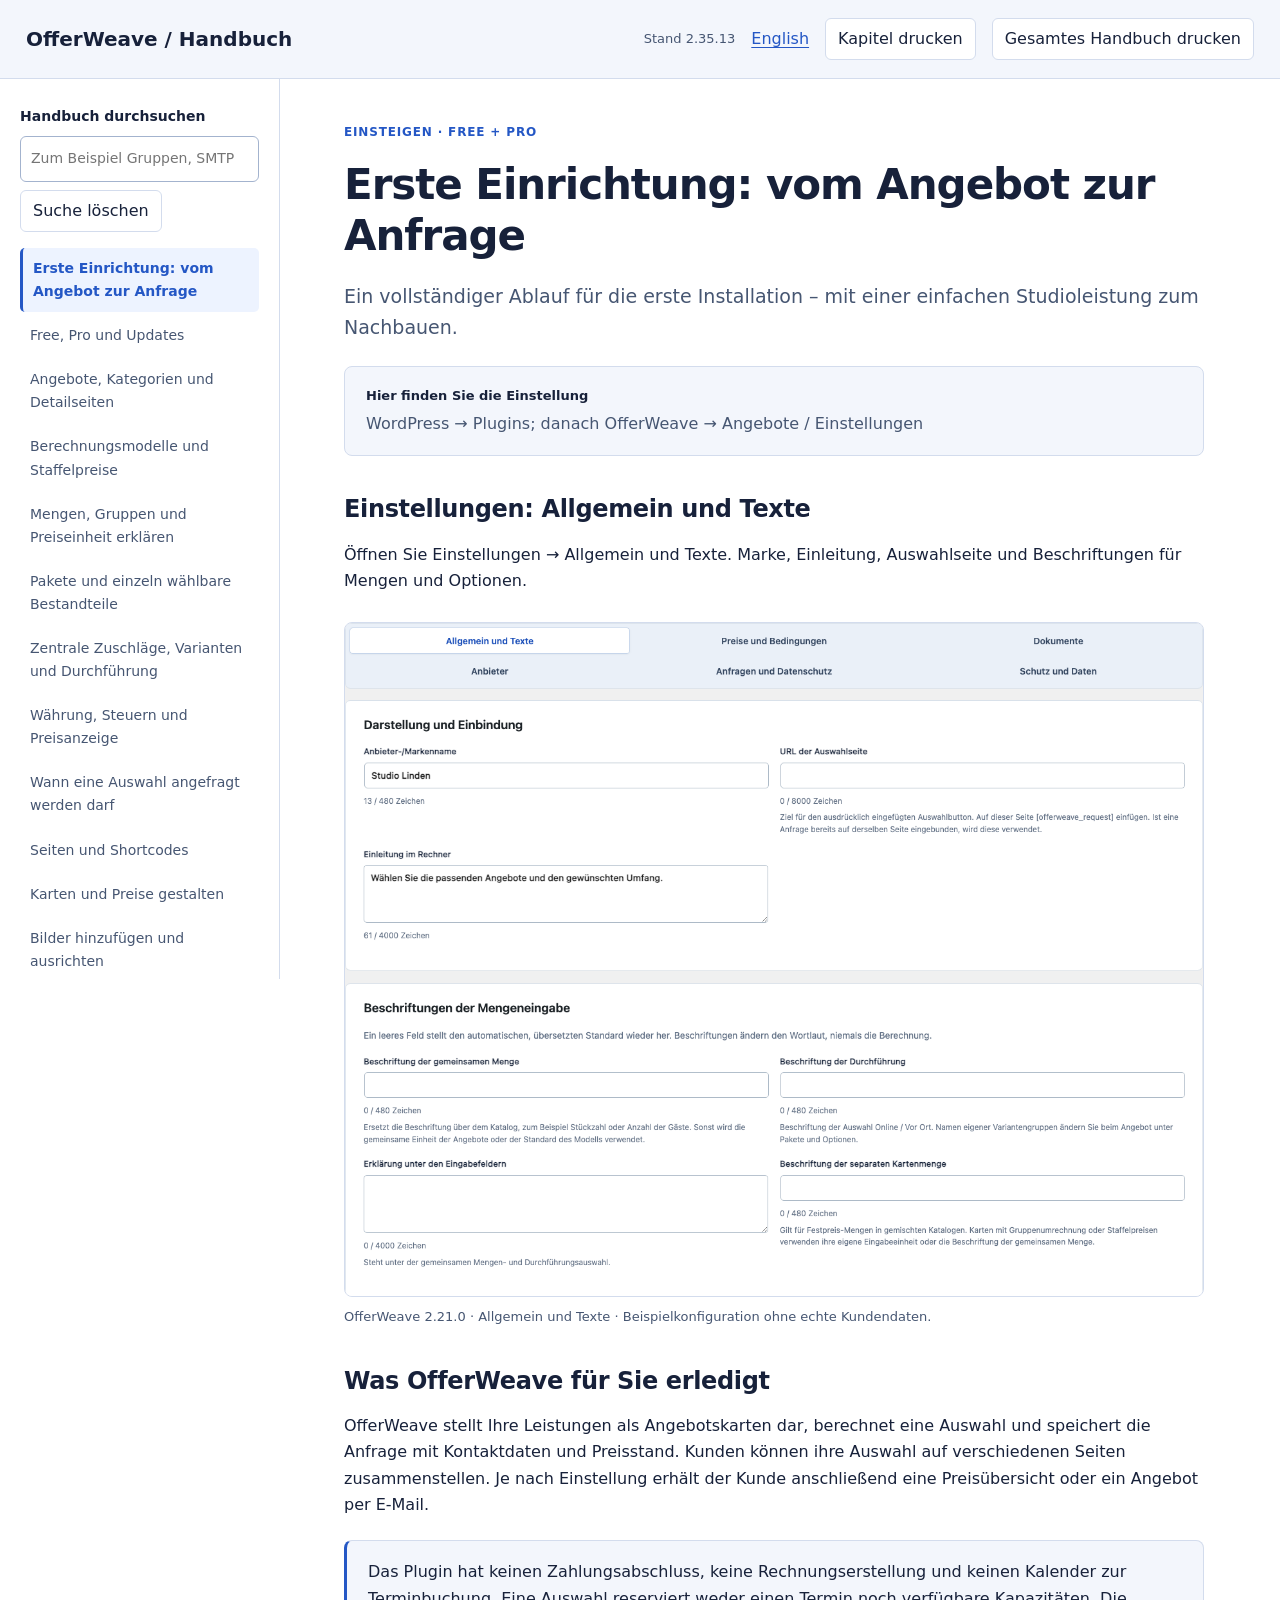
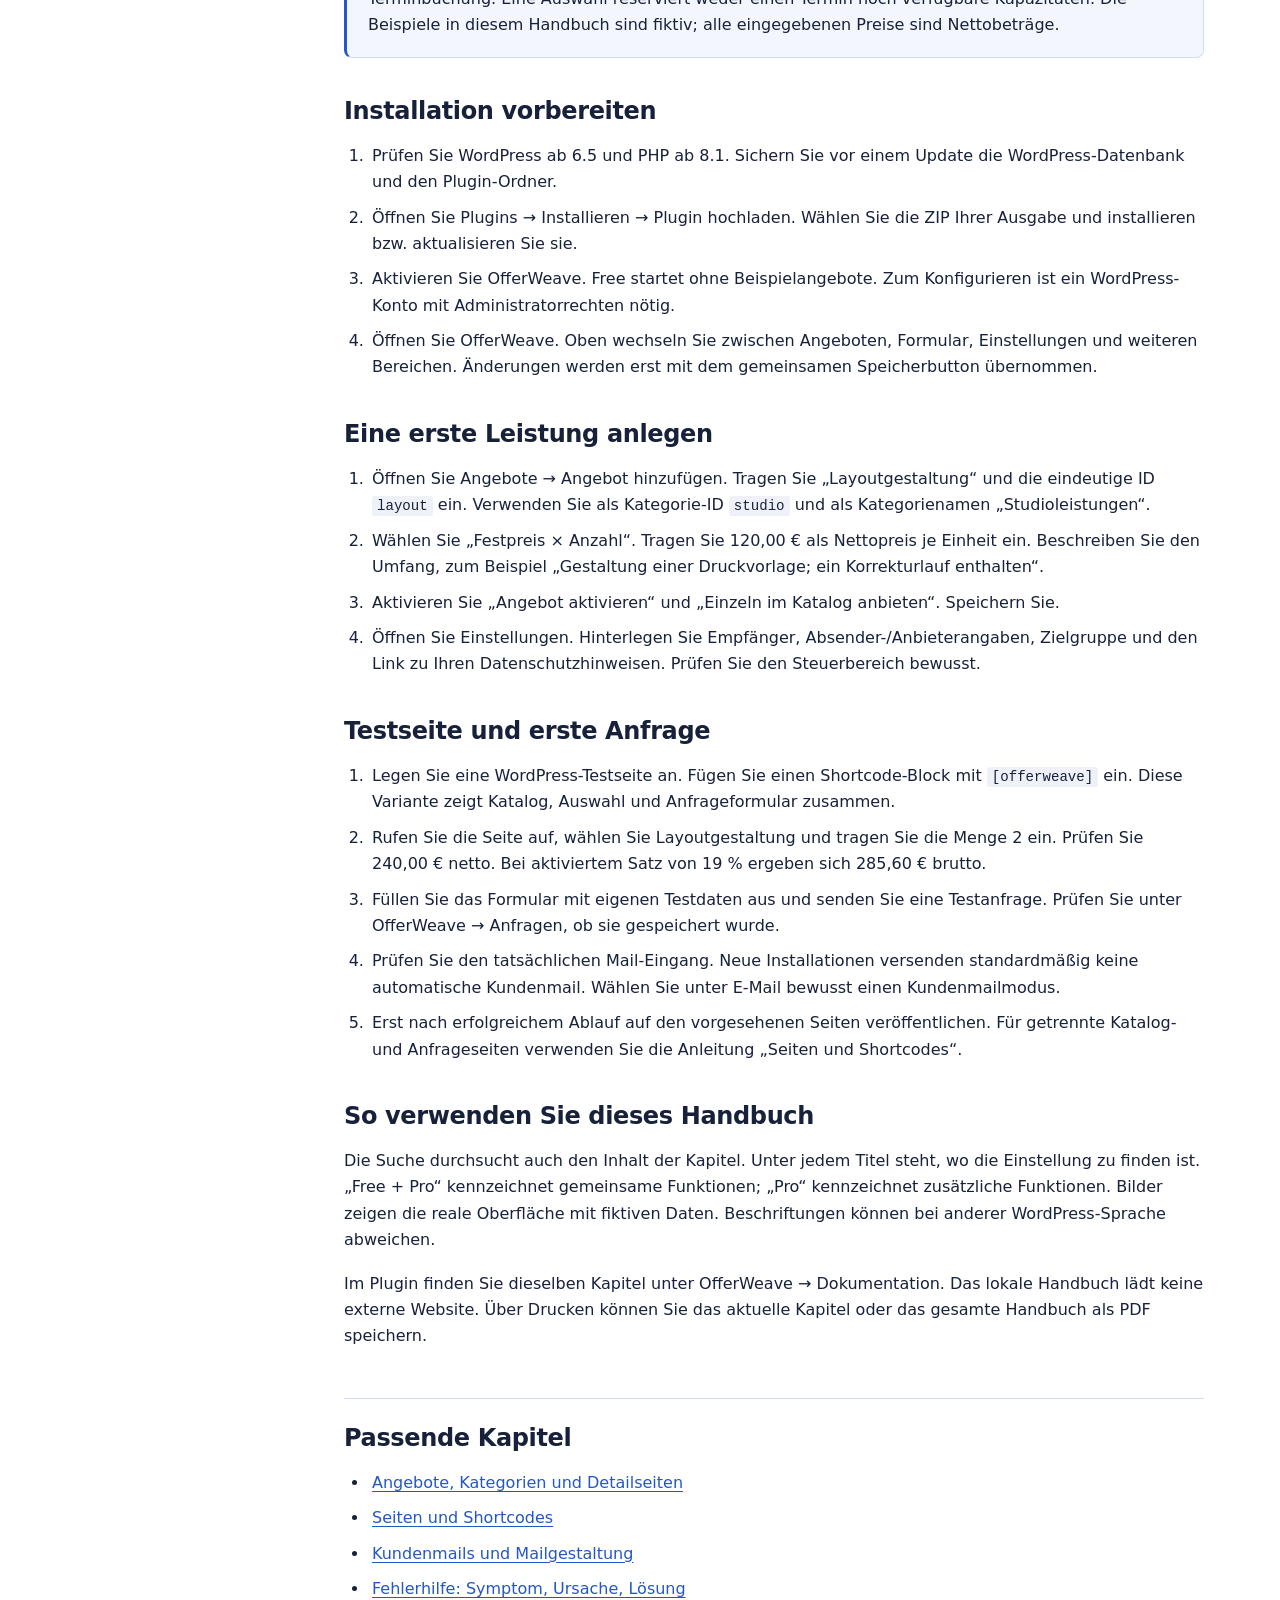
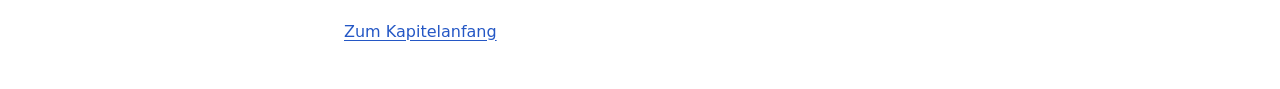
==== commit 97b3cfbd: "Release 2.35.13: remove SDK and keep external Pro checkout" ====
--- a/handbook/de/index.html
+++ b/handbook/de/index.html
@@ -1,4 +1,4 @@
-<!doctype html><html lang="de"><head><meta charset="utf-8"><meta name="viewport" content="width=device-width,initial-scale=1"><meta name="robots" content="noindex,nofollow"><title>OfferWeave · Handbuch</title><link rel="stylesheet" href="../manual.css?v=2.35.12"><script defer src="../manual.js?v=2.35.12"></script></head><body class="owm" data-hit-label="passende Kapitel"><a class="owm-skip" href="#reader">Zum Inhalt</a><header class="owm-header"><strong>OfferWeave / Handbuch</strong><span>Stand 2.35.12</span><a data-language href="../en/index.html" lang="en">English</a><button data-print hidden>Kapitel drucken</button><button data-print-all hidden>Gesamtes Handbuch drucken</button></header><div class="owm-layout"><aside class="owm-sidebar"><div data-search-area hidden><label for="manual-search">Handbuch durchsuchen</label><input type="search" id="manual-search" placeholder="Zum Beispiel Gruppen, SMTP oder Banner"><button data-clear>Suche löschen</button><p data-search-status role="status" aria-live="polite"></p></div><nav aria-label="Inhaltsverzeichnis"><a href="#start" data-topic="start">Erste Einrichtung: vom Angebot zur Anfrage</a><a href="#editions" data-topic="editions">Free, Pro und Updates</a><a href="#offers" data-topic="offers">Angebote, Kategorien und Detailseiten</a><a href="#pricing" data-topic="pricing">Berechnungsmodelle und Staffelpreise</a><a href="#groups" data-topic="groups">Mengen, Gruppen und Preiseinheit erklären</a><a href="#packages" data-topic="packages">Pakete und einzeln wählbare Bestandteile</a><a href="#variants" data-topic="variants">Zentrale Zuschläge, Varianten und Durchführung</a><a href="#taxes" data-topic="taxes">Währung, Steuern und Preisanzeige</a><a href="#selection-rules" data-topic="selection-rules">Wann eine Auswahl angefragt werden darf</a><a href="#shortcodes" data-topic="shortcodes">Seiten und Shortcodes</a><a href="#design" data-topic="design">Karten und Preise gestalten</a><a href="#images" data-topic="images">Bilder hinzufügen und ausrichten</a><a href="#promotions" data-topic="promotions">Sonderangebote, Aktionspreise und Banner</a><a href="#forms" data-topic="forms">Formular, Pflichtfelder und Spam-Schutz</a><a href="#email" data-topic="email">Kundenmails und Mailgestaltung</a><a href="#smtp" data-topic="smtp">Eigenes SMTP einrichten und Fehler finden</a><a href="#requests" data-topic="requests">Anfragen prüfen, bearbeiten und erneut senden</a><a href="#legal" data-topic="legal">Dokumenttyp, Anbieterangaben und Fristen</a><a href="#languages" data-topic="languages">Deutsch, Englisch und mehrsprachige Websites</a><a href="#transfer" data-topic="transfer">Import, Export und Websiteumzug</a><a href="#maintenance" data-topic="maintenance">Updates, Datensicherung und Aufbewahrung</a><a href="#troubleshooting" data-topic="troubleshooting">Fehlerhilfe: Symptom, Ursache, Lösung</a><a href="#reference" data-topic="reference">Einstellungsfinder und Abnahmecheck</a></nav><p data-empty hidden>Keine passenden Kapitel. Versuchen Sie einen anderen Begriff.</p></aside><main id="reader"><noscript><p>Ohne JavaScript werden alle Kapitel nacheinander angezeigt. Nutzen Sie die Suchfunktion Ihres Browsers.</p></noscript><article id="start" data-article tabindex="-1"><p class="owm-eyebrow">Einsteigen · Free + Pro</p><h1>Erste Einrichtung: vom Angebot zur Anfrage</h1><p class="owm-lead">Ein vollständiger Ablauf für die erste Installation – mit einer einfachen Studioleistung zum Nachbauen.</p><div class="owm-path"><strong>Hier finden Sie die Einstellung</strong><p>WordPress → Plugins; danach OfferWeave → Angebote / Einstellungen</p></div><section id="start--1"><h2>Einstellungen: Allgemein und Texte</h2><p>Öffnen Sie Einstellungen → Allgemein und Texte. Marke, Einleitung, Auswahlseite und Beschriftungen für Mengen und Optionen.</p><figure><a href="../images/settings-general-de.webp" target="_blank" rel="noopener" aria-label="Bild in voller Größe öffnen: Einstellungsnavigation mit geöffnetem Bereich Allgemein und Texte"><img src="../images/settings-general-de.webp" alt="Einstellungsnavigation mit geöffnetem Bereich Allgemein und Texte" loading="lazy" width="1334" height="1046"></a><figcaption>OfferWeave 2.21.0 · Allgemein und Texte · Beispielkonfiguration ohne echte Kundendaten.</figcaption></figure></section><section id="start--2"><h2>Was OfferWeave für Sie erledigt</h2><p>OfferWeave stellt Ihre Leistungen als Angebotskarten dar, berechnet eine Auswahl und speichert die Anfrage mit Kontaktdaten und Preisstand. Kunden können ihre Auswahl auf verschiedenen Seiten zusammenstellen. Je nach Einstellung erhält der Kunde anschließend eine Preisübersicht oder ein Angebot per E-Mail.</p><aside class="owm-note">Das Plugin hat keinen Zahlungsabschluss, keine Rechnungserstellung und keinen Kalender zur Terminbuchung. Eine Auswahl reserviert weder einen Termin noch verfügbare Kapazitäten. Die Beispiele in diesem Handbuch sind fiktiv; alle eingegebenen Preise sind Nettobeträge.</aside></section><section id="start--3"><h2>Installation vorbereiten</h2><ol><li>Prüfen Sie WordPress ab 6.5 und PHP ab 8.1. Sichern Sie vor einem Update die WordPress-Datenbank und den Plugin-Ordner.</li><li>Öffnen Sie Plugins → Installieren → Plugin hochladen. Wählen Sie die ZIP Ihrer Ausgabe und installieren bzw. aktualisieren Sie sie.</li><li>Aktivieren Sie OfferWeave. Free startet ohne Beispielangebote. Zum Konfigurieren ist ein WordPress-Konto mit Administratorrechten nötig.</li><li>Öffnen Sie OfferWeave. Oben wechseln Sie zwischen Angeboten, Formular, Einstellungen und weiteren Bereichen. Änderungen werden erst mit dem gemeinsamen Speicherbutton übernommen.</li></ol></section><section id="start--4"><h2>Eine erste Leistung anlegen</h2><ol><li>Öffnen Sie Angebote → Angebot hinzufügen. Tragen Sie „Layoutgestaltung“ und die eindeutige ID <code>layout</code> ein. Verwenden Sie als Kategorie-ID <code>studio</code> und als Kategorienamen „Studioleistungen“.</li><li>Wählen Sie „Festpreis × Anzahl“. Tragen Sie 120,00 € als Nettopreis je Einheit ein. Beschreiben Sie den Umfang, zum Beispiel „Gestaltung einer Druckvorlage; ein Korrekturlauf enthalten“.</li><li>Aktivieren Sie „Angebot aktivieren“ und „Einzeln im Katalog anbieten“. Speichern Sie.</li><li>Öffnen Sie Einstellungen. Hinterlegen Sie Empfänger, Absender-/Anbieterangaben, Zielgruppe und den Link zu Ihren Datenschutzhinweisen. Prüfen Sie den Steuerbereich bewusst.</li></ol></section><section id="start--5"><h2>Testseite und erste Anfrage</h2><ol><li>Legen Sie eine WordPress-Testseite an. Fügen Sie einen Shortcode-Block mit <code>[offerweave]</code> ein. Diese Variante zeigt Katalog, Auswahl und Anfrageformular zusammen.</li><li>Rufen Sie die Seite auf, wählen Sie Layoutgestaltung und tragen Sie die Menge 2 ein. Prüfen Sie 240,00 € netto. Bei aktiviertem Satz von 19 % ergeben sich 285,60 € brutto.</li><li>Füllen Sie das Formular mit eigenen Testdaten aus und senden Sie eine Testanfrage. Prüfen Sie unter OfferWeave → Anfragen, ob sie gespeichert wurde.</li><li>Prüfen Sie den tatsächlichen Mail-Eingang. Neue Installationen versenden standardmäßig keine automatische Kundenmail. Wählen Sie unter E-Mail bewusst einen Kundenmailmodus.</li><li>Erst nach erfolgreichem Ablauf auf den vorgesehenen Seiten veröffentlichen. Für getrennte Katalog- und Anfrageseiten verwenden Sie die Anleitung „Seiten und Shortcodes“.</li></ol></section><section id="start--6"><h2>So verwenden Sie dieses Handbuch</h2><p>Die Suche durchsucht auch den Inhalt der Kapitel. Unter jedem Titel steht, wo die Einstellung zu finden ist. „Free + Pro“ kennzeichnet gemeinsame Funktionen; „Pro“ kennzeichnet zusätzliche Funktionen. Bilder zeigen die reale Oberfläche mit fiktiven Daten. Beschriftungen können bei anderer WordPress-Sprache abweichen.</p><p>Im Plugin finden Sie dieselben Kapitel unter OfferWeave → Dokumentation. Das lokale Handbuch lädt keine externe Website. Über Drucken können Sie das aktuelle Kapitel oder das gesamte Handbuch als PDF speichern.</p></section><footer><h2>Passende Kapitel</h2><ul><li><a href="#offers">Angebote, Kategorien und Detailseiten</a></li><li><a href="#shortcodes">Seiten und Shortcodes</a></li><li><a href="#email">Kundenmails und Mailgestaltung</a></li><li><a href="#troubleshooting">Fehlerhilfe: Symptom, Ursache, Lösung</a></li></ul><a href="#start">Zum Kapitelanfang</a></footer></article><article id="editions" data-article tabindex="-1"><p class="owm-eyebrow">Einsteigen · Free + Pro</p><h1>Free, Pro und Updates</h1><p class="owm-lead">Funktionen der Ausgaben, Installation und Lizenzverwaltung.</p><div class="owm-path"><strong>Hier finden Sie die Einstellung</strong><p>OfferWeave → Free &amp; Pro</p></div><section id="editions--1"><h2>Die passende Ausgabe</h2><div class="owm-table" tabindex="0" role="region" aria-label="Bereich / Free / Pro"><table><thead><tr><th scope="col">Bereich</th><th scope="col">Free</th><th scope="col">Pro</th></tr></thead><tbody><tr><td>Angebote, Kategorien, Bilder und eigene Kurzinfo-Icons</td><td>Ja</td><td>Ja</td></tr><tr><td>Festpreis × Anzahl, einmalig oder monatlich</td><td>Ja</td><td>Ja</td></tr><tr><td>Katalog, Einzelkarte, Detailauswahl und Anfrage per Shortcode</td><td>Ja</td><td>Ja</td></tr><tr><td>Gemeinsame oder eigene Karteneingaben und Feldbeschriftungen</td><td>Ja</td><td>Ja</td></tr><tr><td>Akzentfarbe, Kartenhintergrund und Rundung</td><td>Ja</td><td>Ja</td></tr><tr><td>Eigene Anfragefelder und Spam-Schutz</td><td>Ja</td><td>Ja</td></tr><tr><td>Anfragen verwalten, exportieren und Standardmails senden</td><td>Ja</td><td>Ja</td></tr><tr><td>Globale Standardwährung</td><td>Ja</td><td>Ja</td></tr><tr><td>Weitere Währungen wie CHF, GBP, JPY und KWD</td><td>Ja</td><td>Ja</td></tr><tr><td>Steuern, Netto/Brutto und Anfragebedingungen</td><td>Ja</td><td>Ja</td></tr><tr><td>Deutsch/Englisch und Polylang-Anbindung</td><td>Ja</td><td>Ja</td></tr><tr><td>Konfiguration importieren und exportieren innerhalb der Ausgabe</td><td>Ja</td><td>Ja</td></tr><tr><td>Staffelpreise, Gruppen und Auswahlpakete</td><td>Nein</td><td>Ja</td></tr><tr><td>Varianten und Durchführung gemeinsam oder je Karte</td><td>Nein</td><td>Ja</td></tr><tr><td>Individuelle Zuschläge und Zusatzkosten</td><td>Nein</td><td>Ja</td></tr><tr><td>Eingaben per Shortcode frei platzieren</td><td>Nein</td><td>Ja</td></tr><tr><td>Befristete Aktionen und Aktionspreise</td><td>Nein</td><td>Ja</td></tr><tr><td>Aktionsbanner frei per Shortcode platzieren</td><td>Nein</td><td>Ja</td></tr><tr><td>Vollständiger Designer für Karten, Eingaben und Banner</td><td>Nein</td><td>Ja</td></tr><tr><td>Eigene Mailvorlagen und Mailgestaltung</td><td>Nein</td><td>Ja</td></tr><tr><td>Integrierter SMTP-Versand für OfferWeave</td><td>Nein</td><td>Ja</td></tr></tbody></table></div><figure><a href="../images/edition-features-de.webp" target="_blank" rel="noopener" aria-label="Bild in voller Größe öffnen: Funktionen in Free und Pro im Plugin vergleichen."><img src="../images/edition-features-de.webp" alt="Funktionen in Free und Pro im Plugin vergleichen." loading="lazy" width="1196" height="985"></a><figcaption>OfferWeave 2.35.0 · Funktionsvergleich in der tatsächlich installierten Free-Ausgabe.</figcaption></figure><p>Free ist nicht auf zwei Angebote beschränkt. Die gemeinsame technische Obergrenze beträgt 150 Angebote. Pro ergänzt Rechenmodelle und Gestaltung; ein monatlicher Angebotspreis ist keine Zahlungs- oder Abofunktion.</p><p>OfferWeave wird von Convati UG (haftungsbeschränkt) entwickelt und veröffentlicht. Diese Firma ist in allen drei Ausgaben als Plugin-Autor angegeben.</p><p>Unter Design stehen in Free Akzentfarbe, Kartenfläche und Eckenrundung zur Verfügung. Alle unterstützten Standardwährungen können in Free und Pro unter Einstellungen gewählt werden.</p><figure><a href="../images/free-design-de.webp" target="_blank" rel="noopener" aria-label="Bild in voller Größe öffnen: Die drei Einstellungen der Free-Basisgestaltung."><img src="../images/free-design-de.webp" alt="Die drei Einstellungen der Free-Basisgestaltung." loading="lazy" width="1254" height="310"></a><figcaption>OfferWeave 2.35.0 · Basisgestaltung in einer lokalen WordPress-Installation.</figcaption></figure></section><section id="editions--2"><h2>Pro direkt aus dem Dashboard kaufen</h2><p>„Pro kaufen“ öffnet die Preisübersicht für 1, 5 oder 25 Website-Registrierungen in einem neuen Tab. Die deutschen Jahrespreise betragen 69, 129 und 249 Euro inklusive 19 % MwSt. Der MwSt.-Hinweis steht direkt unter jedem Preis. Der Hinweis zur Anpassung an Ihr Rechnungsland im Checkout steht unter den Preiskarten. Wählen Sie „Zum Checkout“ beim gewünschten Paket. Ihr aktueller WordPress-Entwurf bleibt geöffnet.</p><figure><a href="../images/upgrade-de.webp" target="_blank" rel="noopener" aria-label="Bild in voller Größe öffnen: OfferWeave: eigene Pro-Preisübersicht mit drei deutschen Bruttopreisen und Checkout-Buttons."><img src="../images/upgrade-de.webp" alt="OfferWeave: eigene Pro-Preisübersicht mit drei deutschen Bruttopreisen und Checkout-Buttons." loading="lazy" width="1160" height="946"></a><figcaption>OfferWeave 2.35.9: Paketvergleich für 1, 5 oder 25 Website-Registrierungen mit deutschen Bruttopreisen.</figcaption></figure><p>Konto und vorhandene Lizenz verwalten Sie unter Free &amp; Pro. Ein Klick auf den Kaufbutton kauft noch nichts und speichert keine Konfiguration. Nach dem Kauf installieren Sie das öffentliche Pro-Paket und aktivieren die erhaltene Lizenz.</p></section><section id="editions--3"><h2>Installieren und wechseln</h2><ol><li>Sichern Sie Konfiguration und Datenbank. Installieren Sie die passende ZIP über WordPress → Plugins → Plugin hochladen.</li><li>Deaktivieren Sie eine bereits aktive OfferWeave-Ausgabe unter Plugins. Aktivieren Sie danach die gewünschte Ausgabe. Einstellungen und Anfragen bleiben erhalten. Bei Netzwerkaktivierung prüfen Sie auch die einzelnen Websites.</li><li>Prüfen Sie nach einem Wechsel Katalog, Detailseiten, Auswahl und Mails auf einer Testseite.</li></ol><aside class="owm-note">Beim Wechsel auf Free werden Pro-Angebote nicht zu Festpreis-Angeboten umgerechnet. Komplexe Angebote sind öffentlich nicht verfügbar; erweiterte Einstellungen bleiben gespeichert und sind gegen Änderungen geschützt. Einfache Angebote erscheinen ohne Pro-Aktionen und mit Basisgestaltung.</aside><aside class="owm-note">Beim Update auf 2.35.0 werden die bisherigen Einstellungen und Anfragen einmalig in die neuen internen Speicherbezeichnungen übernommen. Sichern Sie vor dem Update die Datenbank. Für einen Rückwechsel auf eine ältere Pluginversion ist eine dazu passende Datenbanksicherung erforderlich.</aside></section><section id="editions--4"><h2>Lizenz und Services</h2><p>Eine bezahlte Pro-Lizenz umfasst offizielle Updates, Downloads und Support für die gekaufte Laufzeit. Unter Free &amp; Pro sehen Sie Ihren Lizenzstatus und öffnen die Konto- und Lizenzverwaltung.</p><p>Das Deaktivieren einer Lizenz kündigt nicht automatisch das zugehörige Abonnement. Prüfen Sie bei ausstehender Zahlung oder falschem Produktkonto den Status in Ihrer Freemius-Kontoverwaltung.</p><figure><a href="../images/license-status-de.webp" target="_blank" rel="noopener" aria-label="Bild in voller Größe öffnen: Lizenzstatus und Konto verwalten."><img src="../images/license-status-de.webp" alt="Lizenzstatus und Konto verwalten." loading="lazy" width="1074" height="1181"></a><figcaption>OfferWeave 2.25.6 · Lokaler WordPress-Test mit Teststatus.</figcaption></figure></section><footer><h2>Passende Kapitel</h2><ul><li><a href="#start">Erste Einrichtung: vom Angebot zur Anfrage</a></li><li><a href="#maintenance">Updates, Datensicherung und Aufbewahrung</a></li><li><a href="#transfer">Import, Export und Websiteumzug</a></li></ul><a href="#editions">Zum Kapitelanfang</a></footer></article><article id="offers" data-article tabindex="-1"><p class="owm-eyebrow">Angebote aufbauen · Free + Pro</p><h1>Angebote, Kategorien und Detailseiten</h1><p class="owm-lead">Die grundlegenden Felder einer Karte – und der Unterschied zwischen aktiv und einzeln sichtbar.</p><div class="owm-path"><strong>Hier finden Sie die Einstellung</strong><p>OfferWeave → Angebote → Angebot wählen → vier Bereiche</p></div><section id="offers--1"><h2>Angebote finden</h2><p>Suche, Rollen-, Status- und Kategoriefilter bleiben oben in der Angebots-Seitenleiste stehen. Nur die gefilterten Angebotskarten darunter scrollen. Auch Trefferzahl, „Filter zurücksetzen“ und „Angebot hinzufügen“ sind jederzeit außerhalb der Trefferliste erreichbar. Beim Wechsel zwischen Angeboten bleiben Filter, offener Entwurf und Listenposition erhalten. Eine neue Filterung beginnt oben in der Trefferliste. Ein geöffneter Entwurf bleibt offen, auch wenn er nicht mehr zum Filter passt.</p><figure><a href="../images/offers-de.webp" target="_blank" rel="noopener" aria-label="Bild in voller Größe öffnen: Angebotsverwaltung mit feststehenden Suchfiltern und separat scrollbarer Trefferliste."><img src="../images/offers-de.webp" alt="Angebotsverwaltung mit feststehenden Suchfiltern und separat scrollbarer Trefferliste." loading="lazy" width="1334" height="950"></a><figcaption>OfferWeave 2.20.1 · Suche und Filter oben, scrollbare Angebote darunter.</figcaption></figure><p>Die Trefferliste lässt sich mit Mausrad oder Touch scrollen. Per Tab erreichen Sie den Listenbereich und seine Angebotsbuttons; Bild auf/ab scrollt die fokussierte Liste. Auf kleinen oder niedrigen Bildschirmen bleibt die Seitenleiste im normalen Seitenfluss, während die Trefferliste weiterhin separat scrollt.</p></section><section id="offers--2"><h2>Vier Bereiche statt eines langen Formulars</h2><ol><li>Inhalt und Darstellung: Name, Beschreibung, Kartentexte, Preiseinheit und Bild.</li><li>Preis und Menge: Berechnungsmodell, Preis, Mengenregeln, Einheiten und Entwurfsvorschau.</li><li>Pakete und Optionen: enthaltene Leistungen, separate Bestandteilpreise für zusammenstellbare Pakete, Varianten und Reisekosten.</li><li>Veröffentlichung: eindeutige ID, Kategorie, Sichtbarkeit, Detailadresse und Shortcodes.</li></ol></section><section id="offers--3"><h2>Kurzinfos mit eigenen Icons</h2><p>Unter Angebote → Inhalt und Darstellung → Kurzinfos pflegen Sie bis zu vier Einträge mit eigenen Bilddateien. Jede Zeile hat ein Textfeld, eine kleine Bildvorschau und „Wählen / hochladen“. Es gibt keine vorgegebene Icon-Liste. Neue Zeilen starten ohne Icon; dann erscheint nur der Text. Auch in Free verfügbar.</p><p>Die Kurzinfos verteilen sich automatisch über die verfügbare Innenbreite der Karte. Icon und Beschriftung bleiben jeweils als Gruppe zusammen. Vorhandene Rand- und Mindestabstände bleiben erhalten. Bei wenig Platz wechseln ganze Gruppen in eine neue Zeile; lange Texte können innerhalb der Gruppe umbrechen. Ein einzelner Eintrag bleibt links ausgerichtet. Das gilt für alle Kartenlayouts und die Vorschau; eine zusätzliche Einstellung ist nicht nötig.</p><figure><a href="../images/fact-spacing-de.webp" target="_blank" rel="noopener" aria-label="Bild in voller Größe öffnen: Angebotskarte mit drei über die Innenbreite verteilten Kurzinfos; Icon und Beschriftung bleiben zusammen."><img src="../images/fact-spacing-de.webp" alt="Angebotskarte mit drei über die Innenbreite verteilten Kurzinfos; Icon und Beschriftung bleiben zusammen." loading="lazy" width="628" height="590"></a><figcaption>OfferWeave 2.29.1: Gleichmäßige Abstände zwischen den Kurzinfo-Gruppen, mit den bestehenden Kartenrändern.</figcaption></figure><figure><a href="../images/fact-icons-de.webp" target="_blank" rel="noopener" aria-label="Bild in voller Größe öffnen: Gleichmäßig ausgerichtete Kurzinfos mit einem kleinen Entfernen-Kreuz über jeder zugeordneten Icon-Vorschau."><img src="../images/fact-icons-de.webp" alt="Gleichmäßig ausgerichtete Kurzinfos mit einem kleinen Entfernen-Kreuz über jeder zugeordneten Icon-Vorschau." loading="lazy" width="946" height="734"></a><figcaption>OfferWeave 2.16.2: Beschriftungen oben; Textfeld, Vorschau und Buttons auf einer Höhe. Das kleine × über dem Icon entfernt nur das Bild.</figcaption></figure><ol><li>„Kurzinfo hinzufügen“ anklicken und Text eingeben. Pro Zeile sind bis zu 480 Zeichen möglich; kurze Angaben bleiben leichter lesbar.</li><li>„Wählen / hochladen“ öffnet die WordPress-Mediathek. Dort unter „Dateien hochladen“ ein eigenes Bild hinzufügen oder unter „Mediathek“ ein vorhandenes Bild auswählen. Mit „Dieses Icon verwenden“ bestätigen.</li><li>Das kleine × direkt über der Icon-Vorschau entfernt nur die Bildzuordnung (Tooltip „Icon entfernen“). Die Datei bleibt in der Mediathek. Die Pfeile rechts verschieben Text, Icon und Übersetzungen gemeinsam; das rechte × neben den Pfeilen entfernt die ganze Kurzinfo.</li><li>Speichern veröffentlicht die Änderung. Die gleichen eigenen Icons erscheinen in allen Kartenlayouts und der Designer-Vorschau. Duplizieren übernimmt die Zuordnungen.</li></ol><p>Geeignet sind kleine, möglichst quadratische PNG-, WebP-, JPEG-, GIF- oder AVIF-Dateien; transparente PNGs eignen sich für freistehende Icons. Die Anzeige erhält die Proportionen. SVGs aus der Mediathek werden ebenfalls unterstützt; neue SVG-Uploads müssen in WordPress freigegeben sein. Icons neben dem zugehörigen Text werden für Bildschirmleser als dekorativ behandelt.</p><p>Export/Import übernimmt die Bildadressen, keine Bilddateien oder fremden Mediathek-IDs. Solange die ursprünglichen Adressen erreichbar sind, bleiben die Icons sichtbar. Für einen vollständigen Umzug die Dateien in die Mediathek der Zielwebsite übertragen und dort neu zuordnen. Ein fehlendes Bild kann erneut gewählt oder entfernt werden.</p><p>Seit Version 2.16.1 entfallen die bisherigen vorgegebenen Kurzinfo-Symbole. Texte und Reihenfolge bleiben erhalten; wählen Sie für gewünschte Icons eigene Bilddateien aus. Andere Kartensymbole werden dadurch nicht geändert.</p></section><section id="offers--4"><h2>Anlegen und Speichern</h2><p>„Angebot hinzufügen“ bietet passende Startpunkte. Das Einzelangebot startet mit Festpreis × Anzahl; die beiden Paket-Startpunkte stehen in Pro bereit. Anschließend bearbeiten Sie die vorhandenen Regeln. Abbrechen legt nichts an. Der Bereichswechsel speichert nichts: Erst der Speicherbutton übernimmt die Konfiguration.</p><aside class="owm-note">Die Rolle beschreibt die Zusammenstellung. Das Berechnungsmodell beschreibt, wie der Preis entsteht. „Modul“ ist kein eigener Angebotstyp. Ein enthaltenes Einzelangebot behält seine eigene Berechnung.</aside></section><section id="offers--5"><h2>Katalog und Detailseite</h2><p>Unter Veröffentlichung aktivieren Sie die eigene Katalogkarte und tragen bei Bedarf die Detail-URL ein. Auf der Detailseite setzen Sie <code>[offerweave_add id=&quot;layout&quot;]</code> ein. Die ID bleibt unabhängig von der Reihenfolge. Kataloge erscheinen mit <code>[offerweave_catalog category=&quot;studio&quot;]</code>; die Auswahl setzen Sie separat mit <code>[offerweave_selection]</code>.</p></section><section id="offers--6"><h2>Gelber Hinweis bei gemischten Kategorien</h2><p>Eine Kategorie kann weiterhin verschiedene Berechnungsmodelle enthalten. Sind aktive, einzeln im Katalog sichtbare Angebote unterschiedlich berechnet, erscheint oben im Angebotseditor ein gelber Hinweis. Er verhindert das Speichern nicht und ändert keine Preise.</p><p>Öffnen Sie „Angebote und Preisregeln prüfen“. Unter jedem Modell stehen die betroffenen Angebote. Ein Klick öffnet direkt deren Preisregel. Deaktivierte Angebote und reine Paketbestandteile werden beim Vergleich nicht berücksichtigt. Der Hinweis reagiert bereits auf Änderungen im Entwurf.</p><figure><a href="../images/category-models-de.webp" target="_blank" rel="noopener" aria-label="Bild in voller Größe öffnen: Gelber Hinweis im Angebotseditor mit getrennten Listen für Festpreis × Anzahl und Gruppenumrechnung."><img src="../images/category-models-de.webp" alt="Gelber Hinweis im Angebotseditor mit getrennten Listen für Festpreis × Anzahl und Gruppenumrechnung." loading="lazy" width="1034" height="556"></a><figcaption>OfferWeave 2.22.2 · reale lokale Oberfläche mit fiktiven Studioleistungen: Preisregeln prüfen, ohne das Speichern zu sperren.</figcaption></figure><p>Für eine durchgängig gemeinsame Menge verwenden Sie passende, einheitliche Modelle in der Kategorie. Die Durchführung wird auch bei gemischten Modellen gemeinsam gewählt. Prüfen Sie jedes Angebot unter Preis und Menge und stellen Sie dessen eigene Gruppengröße bzw. Staffel ein. Kategorien sind keine gemeinsame Preisregel: Ein Modellwechsel wird niemals automatisch auf andere Angebote oder Paketbestandteile übertragen.</p><p>Unter Einstellungen → Allgemein und Texte können Sie stattdessen „Je Angebotskarte getrennt“ wählen. Dann sind Menge und Durchführung je Karte unabhängig und der gemeinsame Block entfällt – auch bei gleichem Preismodell.</p></section><section id="offers--7"><h2>Hinweise und Bestätigungen</h2><p>OfferWeave zeigt Hinweise und Bestätigungen in eigenen Dialogfenstern. Lesen Sie die Meldung und schließen Sie einen Hinweis mit „Verstanden“, dem X oder Escape. Bei Bestätigungen können Sie mit „Abbrechen“, X oder Escape ohne Änderung zurückkehren. Eine Aktion wird erst mit der beschrifteten Aktionsschaltfläche ausgeführt.</p><figure><a href="../images/dialog-warning-de.webp" target="_blank" rel="noopener" aria-label="Bild in voller Größe öffnen: OfferWeave-Hinweis zum gesperrten Wechsel eines Preismodells mit zugeordneten Paketbestandteilen."><img src="../images/dialog-warning-de.webp" alt="OfferWeave-Hinweis zum gesperrten Wechsel eines Preismodells mit zugeordneten Paketbestandteilen." loading="lazy" width="1420" height="1050"></a><figcaption>OfferWeave 2.35.4 · Das bisherige Modell und die Paketbestandteile bleiben erhalten.</figcaption></figure><p>Sind einem Paket Bestandteile zugeordnet, entfernen Sie diese ausdrücklich im Bereich „Pakete und Optionen“, bevor Sie zu einem Preismodell ohne Bestandteile wechseln. Das Schließen des Hinweises entfernt keine Zuordnung.</p><figure><a href="../images/dialog-confirm-de.webp" target="_blank" rel="noopener" aria-label="Bild in voller Größe öffnen: Bestätigung zum Entfernen eines Angebots mit Abbrechen und Angebot entfernen."><img src="../images/dialog-confirm-de.webp" alt="Bestätigung zum Entfernen eines Angebots mit Abbrechen und Angebot entfernen." loading="lazy" width="1420" height="1050"></a><figcaption>OfferWeave 2.35.4 · Abbrechen ist zunächst fokussiert; die Entfernung braucht eine Bestätigung.</figcaption></figure><p>Beim Neuladen, Schließen oder Verlassen einer Seite mit ungespeicherten Änderungen kann weiterhin eine Browsermeldung erscheinen. Deren Text und Gestaltung bestimmt der Browser. Dieser Schutz vor Datenverlust bleibt bestehen.</p></section><section id="offers--8"><h2>Fehlendes Auswahlpaket in Pro auflösen</h2><p>Eine ältere gespeicherte Zuordnung kann auf ein Auswahlpaket verweisen, das nicht mehr vorhanden ist. Pro zeigt dessen ID unter Angebote → gewünschtes Angebot → Preis und Menge → Berechnung und Eingabe. Der Hinweis allein ändert keine Daten.</p><figure><a href="../images/offer-missing-parent-de.webp" target="_blank" rel="noopener" aria-label="Bild in voller Größe öffnen: Pro zeigt die ID eines fehlenden Auswahlpakets und die Schaltfläche Unabhängig konfigurieren."><img src="../images/offer-missing-parent-de.webp" alt="Pro zeigt die ID eines fehlenden Auswahlpakets und die Schaltfläche Unabhängig konfigurieren." loading="lazy" width="934" height="485"></a><figcaption>OfferWeave 2.35.5 · Tatsächliche Pro-Oberfläche mit fiktiver Studioleistung.</figcaption></figure><ol><li>Prüfen Sie die angezeigte Paket-ID und die eigenen Preise, Gruppengrößen und Optionen dieses Angebots.</li><li>Klicken Sie auf „Unabhängig konfigurieren“, wenn das Angebot seine vorhandenen eigenen Einstellungen verwenden soll. Nur der Verweis auf das fehlende Paket wird entfernt; Preise und Varianten bleiben erhalten.</li><li>Prüfen Sie die Preisberechnung und klicken Sie auf „Änderungen speichern“. Verbleibende ungültige Zuordnungen werden weiterhin beim Speichern gemeldet.</li></ol><aside class="owm-note">In Free bleibt die normale Bearbeitung der Free-Angebote möglich; gespeicherte Pro-Daten bleiben erhalten. Eine fehlende Pro-Zuordnung wird beim Editionswechsel nicht stillschweigend entfernt. Sie können sie bei der nächsten Nutzung von Pro bewusst korrigieren.</aside></section><footer><h2>Passende Kapitel</h2><ul><li><a href="#pricing">Berechnungsmodelle und Staffelpreise</a></li><li><a href="#groups">Mengen, Gruppen und Preiseinheit erklären</a></li><li><a href="#images">Bilder hinzufügen und ausrichten</a></li><li><a href="#shortcodes">Seiten und Shortcodes</a></li></ul><a href="#offers">Zum Kapitelanfang</a></footer></article><article id="pricing" data-article tabindex="-1"><p class="owm-eyebrow">Preise berechnen · Pro</p><h1>Berechnungsmodelle und Staffelpreise</h1><p class="owm-lead">Das richtige Modell auswählen und die Preisformel anhand konkreter Werte prüfen. Festpreise gibt es auch in Free.</p><div class="owm-path"><strong>Hier finden Sie die Einstellung</strong><p>OfferWeave → Angebote → Preis und Menge</p></div><section id="pricing--1"><h2>Das passende Modell</h2><p>Festpreis × Anzahl multipliziert den Grundpreis mit der bestellten Stückzahl. Gruppenberechnung teilt die eingegebene Gesamtmenge durch die Gruppengröße und rundet auf. Staffelpreise wählen den Grundpreis zur Menge; zusätzliche Einheiten werden anhand der eingestellten Zuschlagsbereiche berechnet. Zusammenstellbare Pakete addieren ausschließlich die im Paket gespeicherten Bestandteilpreise und wenden darauf die Paketbasis Anzahl oder Gruppen an.</p></section><section id="pricing--2"><h2>Staffeln einrichten</h2><p>Grenzen müssen über alle Staffeln und Zuschlagsbereiche streng ansteigen. Beispiel Druckauflage: bis 100 Exemplare 600 €; bis 200 jeweils 3 € zusätzlich. 150 Exemplare kosten dann 750 € netto. Monatliche Angebote verwenden monatliche Beträge. Oberhalb „Automatisch berechnen bis“ bleibt der Preis offen.</p><figure><a href="../images/tiers-de.webp" target="_blank" rel="noopener" aria-label="Bild in voller Größe öffnen: Staffelpreise mit Grundpreis und Zuschlagsbereich."><img src="../images/tiers-de.webp" alt="Staffelpreise mit Grundpreis und Zuschlagsbereich." loading="lazy" width="1034" height="571"></a><figcaption>Staffelpreise mit Grundpreis und Zuschlagsbereich.</figcaption></figure></section><section id="pricing--3"><h2>Den Entwurf berechnen</h2><ol><li>Unter Preis und Menge zu „Berechnung testen“ wechseln. Die Vorschau verwendet die ungespeicherten Einstellungen.</li><li>Menge sowie gegebenenfalls Bestandteile, Varianten und Reiseangaben wählen. „Entwurf berechnen“ zeigt dieselbe Berechnung wie der Kundenbereich.</li><li>Prüfen Sie eine normale Menge, die letzte Menge einer Gruppe/Staffel und die erste Menge darüber. Bei 20 Einheiten pro Gruppe ergeben 21 Einheiten zwei Gruppen.</li><li>Netto, Steuern, Brutto, Laufzeiten und offene Kosten werden angezeigt. Hinweise zu Anfragebedingungen beziehen sich auf diese Position; weitere Positionen können die Anfrage freigeben.</li></ol><figure><a href="../images/price-preview-de.webp" target="_blank" rel="noopener" aria-label="Bild in voller Größe öffnen: Preisvorschau eines Entwurfs mit zwei berechneten Gruppen."><img src="../images/price-preview-de.webp" alt="Preisvorschau eines Entwurfs mit zwei berechneten Gruppen." loading="lazy" width="1034" height="619"></a><figcaption>Preisvorschau eines Entwurfs mit zwei berechneten Gruppen.</figcaption></figure><aside class="owm-note">Die Vorschau speichert keine Anfrage und sendet keine Mail. Nach einer Änderung verschwindet das veraltete Ergebnis. Ungültige Konfigurationen müssen vor der Berechnung korrigiert werden.</aside></section><section id="pricing--4"><h2>Mengen bei einheitlichen und gemischten Kategorien</h2><p>Verwenden alle sichtbaren Angebote dasselbe Berechnungsmodell, bleibt die gemeinsame Menge oberhalb der Karten. Treffen Festpreis × Anzahl, Gruppenumrechnung oder Staffelpreise aufeinander, erhält jede Karte ihre eigene Menge vor dem Preis. Die Durchführung bleibt als gemeinsame Auswahl oberhalb der Karten. Sie gilt für alle Angebote mit einer Durchführungsregel; die Mengen bleiben unabhängig. Eigene Zusatzvarianten stehen weiterhin in der jeweiligen Karte.</p><p>Beispiel: Ein Studiotermin kostet 200 € je Gruppe mit höchstens 10 Gästen, ohne Rabatt für weitere Gruppen. Tragen Sie in seiner Karte 30 Gäste ein: Der Preis beträgt 600 €. Eine Layoutgestaltung für 120 € je Vorlage startet mit Anzahl 1. Stellen Sie in dieser Karte Anzahl 2 ein: Sie kostet 240 €, während der Studiotermin weiterhin 600 € kostet.</p><figure><a href="../images/mixed-catalog-de.webp" target="_blank" rel="noopener" aria-label="Bild in voller Größe öffnen: Gemischter Katalog: gemeinsame Terminart oberhalb der Karten, eigene Vorlagenanzahl und Gästezahl direkt beim jeweiligen Angebot."><img src="../images/mixed-catalog-de.webp" alt="Gemischter Katalog: gemeinsame Terminart oberhalb der Karten, eigene Vorlagenanzahl und Gästezahl direkt beim jeweiligen Angebot." loading="lazy" width="1340" height="786"></a><figcaption>OfferWeave 2.26.2 · echte Katalogberechnung: 30 Gäste und 2 Druckvorlagen; Preise und Mengen bleiben unabhängig. Die eigenen Mengenfelder stehen kompakt unter dem jeweiligen Preis.</figcaption></figure><p>Festpreis-Karten starten mit Anzahl 1. Gruppen- und Staffelangebote verwenden jeweils ihre eigene Standardmenge und Eingabeeinheit. Eine ungültige Kartenmenge sperrt nur dieses Angebot. Beim Hinzufügen werden dessen Menge, Optionen und gegebenenfalls Reisekosten übernommen. Paket- und Modulregeln beeinflussen sich weiterhin nicht. Der gelbe Hinweis bleibt ausschließlich im Adminbereich unter Angebote.</p><p>Eine gemeinsame Auswahl „Vor Ort“ verwendet die eigenen Aufpreise und Varianten jedes Angebots. Bietet ein Angebot mehrere Varianten derselben Durchführung, wählen Sie die zusätzliche Durchführungsvariante an seiner Karte. Nicht verfügbare Angebote lassen sich für diese Durchführung nicht hinzufügen. Reiseangaben bleiben je Karte; bereits hinzugefügte Auswahlpositionen werden durch einen späteren Wechsel nicht verändert.</p></section><section id="pricing--5"><h2>Laufzeit, Gesamtkosten und eigene Preishinweise</h2><p>Unter Angebote → Preis und Menge → Abrechnung finden Sie bei monatlichen Angeboten die Vertragslaufzeit und die Checkbox „Gesamtkosten für die Vertragslaufzeit anzeigen“. Schalten Sie diese aus, wenn nur Monatspreis und Laufzeit auf der Karte stehen sollen. Die Einstellung gilt für Kategorie- und Einzelkarten, die Design-Vorschau und den Auswahlblock [offerweave_add]. In Free und Pro verfügbar.</p><figure><a href="../images/term-display-de.webp" target="_blank" rel="noopener" aria-label="Bild in voller Größe öffnen: Abrechnung eines monatlichen Angebots mit eigenem Laufzeittext und ausgeschalteten Gesamtkosten"><img src="../images/term-display-de.webp" alt="Abrechnung eines monatlichen Angebots mit eigenem Laufzeittext und ausgeschalteten Gesamtkosten" loading="lazy" width="974" height="526"></a><figcaption>OfferWeave 2.30.0: Laufzeittexte und Gesamtkosten je Angebot einstellen.</figcaption></figure><p>Der bisherige Text „12 Monate Laufzeit“ wird aus der Vertragsdauer erzeugt. Im Feld „Text zur Vertragslaufzeit“ können Sie ihn ersetzen, etwa durch „Mindestlaufzeit: {months} Monate“. {months} wird automatisch mit der aktuellen Vertragsdauer ersetzt. Leer verwendet wieder den Standardtext.</p><p>Die bisherige Gesamtkostenzeile besteht aus dem berechneten Monatsbetrag mal Vertragsdauer und dem Text „für die gesamte Laufzeit“. Über „Text hinter den Gesamtkosten“ bestimmen Sie den Zusatz selbst. Der Betrag bleibt berechnet und passt sich an Mengen, Optionen und Aktionen an. Beim Ausblenden bleiben eigene Texte gespeichert; auch ein Wechsel zur einmaligen Abrechnung löscht sie nicht.</p><p>Andere Begleittexte stammen aus Angebote → Inhalt und Darstellung → Zusätzlicher Preishinweis. Dort ändern oder entfernen Sie etwa den Text zu einem einmaligen Projekt. Leeren blendet diesen Zusatz aus.</p><p>Diese Einstellungen betreffen die Darstellung vor der Auswahl. Vertragsdauer, Berechnung, vollständige Anfrageübersicht und E-Mails bleiben unverändert. Der Steuerhinweis steht weiterhin unmittelbar unter dem Preis. Eigene Texte können im bestehenden Übersetzungseditor übersetzt werden.</p></section><footer><h2>Passende Kapitel</h2><ul><li><a href="#groups">Mengen, Gruppen und Preiseinheit erklären</a></li><li><a href="#packages">Pakete und einzeln wählbare Bestandteile</a></li><li><a href="#variants">Zentrale Zuschläge, Varianten und Durchführung</a></li><li><a href="#taxes">Währung, Steuern und Preisanzeige</a></li></ul><a href="#pricing">Zum Kapitelanfang</a></footer></article><article id="groups" data-article tabindex="-1"><p class="owm-eyebrow">Preise berechnen · Pro</p><h1>Mengen, Gruppen und Preiseinheit erklären</h1><p class="owm-lead">Aus einer Gesamtmenge automatisch Gruppen berechnen und die Regel verständlich auf jeder Karte anzeigen.</p><div class="owm-path"><strong>Hier finden Sie die Einstellung</strong><p>OfferWeave → Angebote → Preis und Menge → Gruppen / Bezeichnungen der Einheiten</p></div><section id="groups--1"><h2>Eingabe und Abrechnung unterscheiden</h2><p>Der Kunde gibt die Gesamtmenge ein, zum Beispiel 25 Personen. Bei 20 Personen pro Gruppe berechnet das Angebot zwei Gruppen. Die Preiseinheit auf der Karte ist nur eine Beschriftung. Sie aktiviert keine Gruppenberechnung.</p></section><section id="groups--2"><h2>Gruppen einstellen</h2><p>Wählen Sie das betreffende Einzelangebot oder Paket. Unter Preis und Menge wählen Sie die Gruppenberechnung, tragen Grundpreis und Einheiten pro Gruppe ein und legen den Nachlass für zusätzliche gleiche Gruppen fest. Beispiel: 300 € für die erste Gruppe; 20 % Nachlass auf weitere Gruppen ergibt bei zwei Gruppen 540 € netto. Varianten und Reiseangaben des Angebots kommen nach ihren eigenen Regeln hinzu.</p><figure><a href="../images/groups-de.webp" target="_blank" rel="noopener" aria-label="Bild in voller Größe öffnen: Eigene Gruppengröße und Preisregel am gewählten Angebot."><img src="../images/groups-de.webp" alt="Eigene Gruppengröße und Preisregel am gewählten Angebot." loading="lazy" width="1034" height="457"></a><figcaption>Eigene Gruppengröße und Preisregel am gewählten Angebot.</figcaption></figure></section><section id="groups--3"><h2>Eigene Begriffe verwenden</h2><p>Öffnen Sie „Bezeichnungen der Einheiten“ unter Preis und Menge. Pflegen Sie Einzahl und Mehrzahl für die Eingabe sowie bei Gruppen für die Abrechnung: zum Beispiel „Bild/Bilder“ und „Serie/Serien“. Leere Felder behalten die Standardbegriffe. Die Bezeichnungen sind übersetzbar und ändern keine Zahlen oder Preisregeln.</p><figure><a href="../images/units-de.webp" target="_blank" rel="noopener" aria-label="Bild in voller Größe öffnen: Optionale eigene Namen für Eingabe- und Gruppeneinheiten."><img src="../images/units-de.webp" alt="Optionale eigene Namen für Eingabe- und Gruppeneinheiten." loading="lazy" width="1034" height="423"></a><figcaption>Optionale eigene Namen für Eingabe- und Gruppeneinheiten.</figcaption></figure></section><section id="groups--4"><h2>Erklärung auf der Karte</h2><p>Unter Inhalt und Darstellung aktivieren Sie „Preiseinheit erklären“. Ohne eigenen Erklärungstext zeigen gruppierte Angebote die tatsächliche Umrechnung und Staffelpreise ihren berechneten Umfang. Bei Festpreis × Anzahl entfällt eine zusätzliche Mengenwiederholung; die Menge steht bereits am Eingabefeld. Eigener Text kann <code>{participants}</code>, <code>{groups}</code>, <code>{group_size}</code> und <code>{quantity}</code> enthalten, etwa „Ein Karton enthält 12 Flaschen“. Die Platzhalter bleiben technisch gleich, auch wenn Sie sichtbare Einheiten umbenennen. Jedes Einzelangebot und jedes Paket verwendet seine eigenen Einstellungen.</p><figure><a href="../images/unit-explanation-de.webp" target="_blank" rel="noopener" aria-label="Bild in voller Größe öffnen: Einstellungsbereich für Preiseinheit und optionalen Erklärungstext."><img src="../images/unit-explanation-de.webp" alt="Einstellungsbereich für Preiseinheit und optionalen Erklärungstext." loading="lazy" width="399" height="483"></a><figcaption>OfferWeave 2.15.2: Ein leeres Erklärungsfeld erzeugt bei Festpreis × Anzahl keine doppelte Mengenzeile. Eigene Texte bleiben möglich.</figcaption></figure></section><section id="groups--5"><h2>Beschriftungen zentral ändern</h2><p>Unter Einstellungen → Allgemein und Texte → Beschriftungen der Mengeneingabe finden Sie vier Textfelder. Die Funktionen sind auch in Free verfügbar; Gruppenumrechnung, Staffelpreise und eigene Varianten setzen Pro voraus.</p><div class="owm-table" tabindex="0" role="region" aria-label="Feld / Wirkung"><table><thead><tr><th scope="col">Feld</th><th scope="col">Wirkung</th></tr></thead><tbody><tr><td>Beschriftung der gemeinsamen Menge</td><td>Ersetzt die Überschrift der oberen Zahleneingabe, zum Beispiel „Stückzahl“, „Anzahl der Gäste“ oder „Anzahl der Teilnehmer“.</td></tr><tr><td>Beschriftung der Durchführung</td><td>Ersetzt „Durchführung“ am eingebauten Online-/Vor-Ort-Feld, zum Beispiel durch „Terminart“. Eigene Variantengruppen behalten ihren jeweils eingestellten Namen.</td></tr><tr><td>Erklärung unter den Eingabefeldern</td><td>Steht unter den gemeinsamen Feldern. Formulieren Sie, was die Eingabe zählt.</td></tr><tr><td>Beschriftung der separaten Kartenmenge</td><td>Wird bei Festpreis-Karten in gemischten Ansichten verwendet. Eine eigene Eingabeeinheit des Angebots wird in Klammern ergänzt.</td></tr></tbody></table></div><figure><a href="../images/control-labels-de.webp" target="_blank" rel="noopener" aria-label="Bild in voller Größe öffnen: Einstellungsbereich mit vier frei bearbeitbaren Beschriftungen für Menge, Durchführung und Erklärung."><img src="../images/control-labels-de.webp" alt="Einstellungsbereich mit vier frei bearbeitbaren Beschriftungen für Menge, Durchführung und Erklärung." loading="lazy" width="1334" height="488"></a><figcaption>OfferWeave 2.22.2 · Beschriftungen für ein fiktives Studio. Leere Felder stellen automatisch die Standardtexte wieder her.</figcaption></figure><p>Die gemeinsame Eingabe verwendet Ihre globale Beschriftung oder die gemeinsame Eingabeeinheit. Auf lokalen Gruppen- und Staffelkarten hat die eigene Eingabeeinheit Vorrang; fehlt sie, gilt die gemeinsame Beschriftung bzw. der Modellstandard. Festpreis-Karten verwenden die separate Kartenbeschriftung mit ihrer Einheit. Die Erklärung unter den gemeinsamen Feldern wird nicht in jede Karte kopiert. Beim Bearbeiten einer ausgewählten Position gilt weiterhin deren eigene Einheit.</p><p>Für einen anderen Begriff in Gruppenumrechnung und Erläuterungen stellen Sie weiterhin Eingabeeinheit und Gruppeneinheit direkt beim Angebot unter Preis und Menge ein. Eine geänderte Beschriftung rechnet nicht anders: „Stückzahl“ ist nur Text. Leeren Sie ein globales Feld und speichern Sie, um zum übersetzten Standard zurückzukehren. Eigene Texte übersetzen Sie im Bereich Sprachen; Import und Export enthalten diese Einstellungen.</p></section><footer><h2>Passende Kapitel</h2><ul><li><a href="#pricing">Berechnungsmodelle und Staffelpreise</a></li><li><a href="#packages">Pakete und einzeln wählbare Bestandteile</a></li><li><a href="#selection-rules">Wann eine Auswahl angefragt werden darf</a></li></ul><a href="#groups">Zum Kapitelanfang</a></footer></article><article id="packages" data-article tabindex="-1"><p class="owm-eyebrow">Angebote aufbauen · Pro</p><h1>Pakete und einzeln wählbare Bestandteile</h1><p class="owm-lead">Feste Pakete und individuelle Zusammenstellungen aufbauen, ohne Gruppen oder Zuschläge doppelt zu berechnen.</p><div class="owm-path"><strong>Hier finden Sie die Einstellung</strong><p>OfferWeave → Angebote → Pakete und Optionen</p></div><section id="packages--1"><h2>Einzelangebot und Paket bleiben getrennt</h2><p>Ein Paket verwendet seinen eigenen Preis, seine Menge, Gruppengröße, Varianten und Steuern. Die Einstellungen eines enthaltenen Einzelangebots verändern diese Berechnung nicht. Eine Einzelbuchung verwendet ausschließlich die Einstellungen des Einzelangebots. Eine Preis- oder Mengenänderung am Paket wirkt nicht zurück.</p></section><section id="packages--2"><h2>Festes Paket</h2><ol><li>Legen Sie ein Paket mit enthaltenen Angeboten an. Hinterlegen Sie unter Preis und Menge den vollständigen Paketpreis und seine Gruppenregel.</li><li>Wählen Sie unter Pakete und Optionen die enthaltenen Leistungen. Die Suche hilft bei größeren Katalogen.</li><li>Die Zuordnung beschreibt enthaltene Inhalte. Einzelpreise werden nicht zusätzlich berechnet. Eigenes Preismodell, Gruppengröße oder Abrechnungszeitraum eines Bestandteils überschreiben das Paket nicht.</li></ol></section><section id="packages--3"><h2>Zusammenstellbares Paket</h2><ol><li>Wählen Sie den Startpunkt für ein zusammenstellbares Paket und dessen Berechnungsbasis Anzahl oder Gruppen.</li><li>Ordnen Sie Bestandteile zu. Neue Zuordnungen starten im Editor mit 0 €: Tragen Sie für jeden gewählten Bestandteil bewusst den „Preis innerhalb dieses Pakets“ ein.</li><li>Diese Bestandteilpreise gehören dem Paket. Einzelpreise werden bei späteren Änderungen nicht synchronisiert. Derselbe Inhalt kann in verschiedenen Paketen unterschiedliche Preise haben.</li><li>„Mindestanzahl“ beschränkt die Anzahl verschiedener Bestandteile. „Mindestpreis“ erhöht einen zu niedrigen Paketgrundpreis. Die globale Anfragebedingung sperrt dagegen nur das Absenden und erhöht keinen Preis.</li></ol><figure><a href="../images/packages-de.webp" target="_blank" rel="noopener" aria-label="Bild in voller Größe öffnen: Separat gespeicherte Bestandteilpreise innerhalb eines Pakets."><img src="../images/packages-de.webp" alt="Separat gespeicherte Bestandteilpreise innerhalb eines Pakets." loading="lazy" width="1034" height="566"></a><figcaption>Separat gespeicherte Bestandteilpreise innerhalb eines Pakets.</figcaption></figure></section><section id="packages--4"><h2>Update von älteren Versionen</h2><p>Ab 2.13 wird die frühere „Gemeinsame Berechnung“ aufgelöst. Historische verknüpfte Festpreis-Karten erhalten einmalig ihre zuletzt wirksamen Mengenregeln als eigene Einstellungen; bereits konfigurierte Gruppenangebote behalten ihre eigenen Werte. Bisher dynamisch gelesene Bestandteilpreise werden einmalig im Paket gespeichert. Danach besteht keine laufende Preisvererbung. Zugehörige Anfragebedingungen berücksichtigen weiterhin die herausgelösten Einzelangebote.</p><aside class="owm-note">Vor dem Update sichern. Danach Einzelbuchung und Paket mit typischen Mengen, Zuschlägen und Steuern prüfen. Bestehende Anfragen behalten ihre gespeicherten Berechnungen. Verschachtelte Pakete und Selbstzuordnungen werden weiterhin nicht unterstützt.</aside></section><footer><h2>Passende Kapitel</h2><ul><li><a href="#groups">Mengen, Gruppen und Preiseinheit erklären</a></li><li><a href="#variants">Zentrale Zuschläge, Varianten und Durchführung</a></li><li><a href="#selection-rules">Wann eine Auswahl angefragt werden darf</a></li><li><a href="#shortcodes">Seiten und Shortcodes</a></li></ul><a href="#packages">Zum Kapitelanfang</a></footer></article><article id="variants" data-article tabindex="-1"><p class="owm-eyebrow">Preise berechnen · Pro</p><h1>Zentrale Zuschläge, Varianten und Durchführung</h1><p class="owm-lead">Eigene Zuschläge zentral pflegen, Angeboten zuordnen und auf Wunsch an Varianten binden.</p><div class="owm-path"><strong>Hier finden Sie die Einstellung</strong><p>OfferWeave → Zuschläge / Angebote → Preis und Menge / Pakete und Optionen</p></div><section id="variants--1"><h2>Eigene Zuschläge zentral pflegen</h2><ol><li>Öffnen Sie Zuschläge und klicken Sie auf Zuschlag hinzufügen. Vergeben Sie eine verständliche Zuschlagsbezeichnung, etwa Einrichtung, Expressbearbeitung oder Material.</li><li>Wählen Sie eine Pauschale, eine Berechnung pro Angebotsmenge, Teilnehmer oder Gruppe, einen Prozentsatz oder eine zusätzliche Kundeneingabe. Tragen Sie den Betrag in Ihrer globalen Währung ein.</li><li>Bei einer zusätzlichen Eingabe bestimmen Sie die Einheit und die voreingestellte Menge. Mengen dürfen zwei Nachkommastellen haben, etwa 1,25 Stunden. Der Betrag ist der Preis je solcher Einheit.</li><li>Speichern Sie die Konfiguration. Der Zuschlag wird erst berechnet, nachdem er einem Angebot zugeordnet wurde. Zentrale Preisänderungen gelten nach Speichern für alle zugeordneten Angebote.</li></ol><figure><a href="../images/surcharges-de.webp" target="_blank" rel="noopener" aria-label="Bild in voller Größe öffnen: Zentrale Zuschlagsverwaltung mit Einrichtungspauschale und zusätzlichen Arbeitsstunden"><img src="../images/surcharges-de.webp" alt="Zentrale Zuschlagsverwaltung mit Einrichtungspauschale und zusätzlichen Arbeitsstunden" loading="lazy" width="1274" height="1228"></a><figcaption>Eigene Namen und Berechnungsarten statt fest vorgegebener Branchenbegriffe.</figcaption></figure></section><section id="variants--2"><h2>Angeboten zuweisen und Bedingungen festlegen</h2><ol><li>Öffnen Sie das Angebot unter Preis und Menge und gehen Sie zu Zugeordnete Zuschläge.</li><li>Wählen Sie einen passenden zentralen Zuschlag und klicken Sie auf Zuschlag zuordnen. Nicht passende Berechnungsgrundlagen werden nicht angeboten.</li><li>Wählen Sie Immer, Nur vor Ort oder eine bestimmte Variantenoption. Eine Variantenbedingung benötigt eine vorhandene aktivierte Optionsgruppe und Option.</li><li>Speichern und prüfen Sie Karte und Auswahl. Die zugehörigen Beträge werden im Gesamtpreis berücksichtigt und mit ihrem Namen erläutert. Zusätzliche Mengen erscheinen nur, wenn die Bedingung zutrifft.</li></ol><p>Mit dem × neben der Zuschlagsbezeichnung entfernen Sie nur die Zuordnung zu diesem Angebot. Zuschläge verwalten öffnet die zentrale Pflege. Sind keine weiteren passenden Zuschläge verfügbar, erscheint ein Texthinweis anstelle eines leeren Auswahlfelds. Auf schmalen Flächen ordnen sich die Felder untereinander an.</p><figure><a href="../images/surcharge-assignments-de.webp" target="_blank" rel="noopener" aria-label="Bild in voller Größe öffnen: Zwei Zuschlagszuordnungen: Einrichtung immer und Zusatzarbeiten nur bei Express"><img src="../images/surcharge-assignments-de.webp" alt="Zwei Zuschlagszuordnungen: Einrichtung immer und Zusatzarbeiten nur bei Express" loading="lazy" width="974" height="523"></a><figcaption>Eine zentrale Definition kann in mehreren Angeboten mit eigenen Bedingungen verwendet werden.</figcaption></figure><p>Zuschläge gelten pro Angebotsposition und folgen ihrem Zahlungsrhythmus und Steuersatz. Prozentwerte beziehen sich auf den Leistungsgrundpreis nach Mengenregeln und vor Aktionsrabatten. Zuschläge werden nicht rabattiert und nicht aufeinander aufgeschlagen. In Paketen zählen die Zuschläge des Pakets; Zuschläge enthaltener Angebote werden nicht zusätzlich übernommen.</p><p>Aktivieren oder deaktivieren Sie einen Zuschlag zentral. Zum Löschen lösen Sie zuerst sämtliche Angebotszuordnungen. Alte Anfragen und deren Mails behalten die damals gespeicherten Namen, Mengen und Beträge. Vorhandene Vor-Ort- und Reisekostenregeln bleiben unverändert; dieselben Kosten nicht zusätzlich als neuen Zuschlag zuweisen. Die zentrale Zuschlagsverwaltung gehört zu Pro.</p></section><section id="variants--3"><h2>Varianten aufbauen</h2><ol><li>Aktivieren Sie Varianten am Angebot. Bei verknüpften Bestandteilen bearbeiten Sie das gemeinsame Auswahlpaket.</li><li>Fügen Sie eine Auswahlgruppe mit ID und Titel hinzu, etwa <code>delivery</code> / „Durchführung“.</li><li>Legen Sie Optionen an, etwa „Im Studio“ und „Beim Kunden“. Vergeben Sie stabile IDs und tragen Sie den jeweiligen Netto-Zuschlag ein.</li><li>Bestimmen Sie, ob eine Auswahl erforderlich ist und welche Option vorausgewählt wird. Bei optionalen Gruppen ist auch keine Auswahl möglich.</li><li>Ergänzen Sie weitere Gruppen, etwa „Bearbeitung“ mit Standard und Express. Pro Gruppe wählt der Kunde genau eine Option; mehrere Gruppen kombinieren sich.</li></ol><figure><a href="../images/variants-de.webp" target="_blank" rel="noopener" aria-label="Bild in voller Größe öffnen: Varianteneditor mit einer fiktiven Auswahlgruppe und Preiszuschlägen"><img src="../images/variants-de.webp" alt="Varianteneditor mit einer fiktiven Auswahlgruppe und Preiszuschlägen" loading="lazy" width="1034" height="960"></a><figcaption>Auswahlgruppen können beliebig passend zur eigenen Leistung benannt werden.</figcaption></figure><p>In der Auswahl sehen Kunden ausschließlich den Inhalt der Optionsbezeichnung, beispielsweise „Im Studio“ oder „Beim Kunden“. Beträge, Prozentsätze, Berechnungsbasis und „Ohne Aufschlag“ werden nicht automatisch angehängt. Der ausgewählte Zuschlag wird weiterhin im Kartenpreis berücksichtigt und dort erläutert. Bei optionalen Gruppen bleibt „Keine Auswahl“ verfügbar.</p><figure><a href="../images/variant-options-de.webp" target="_blank" rel="noopener" aria-label="Bild in voller Größe öffnen: Fototermin mit kurzer Optionsbezeichnung und Zuschlag im Kartenpreis."><img src="../images/variant-options-de.webp" alt="Fototermin mit kurzer Optionsbezeichnung und Zuschlag im Kartenpreis." loading="lazy" width="420" height="682"></a><figcaption>OfferWeave 2.26.3: In der Auswahl steht nur die Optionsbezeichnung; Preisdetails bleiben auf der Karte.</figcaption></figure></section><section id="variants--4"><h2>Die richtige Zuschlagsbasis wählen</h2><div class="owm-table" tabindex="0" role="region" aria-label="Basis / Wirkung"><table><thead><tr><th scope="col">Basis</th><th scope="col">Wirkung</th></tr></thead><tbody><tr><td>Je Position</td><td>Einmal für die Angebotsposition</td></tr><tr><td>Je Anzahl</td><td>Multipliziert mit der Anzahl eines Mengenmodells</td></tr><tr><td>Je Teilnehmer</td><td>Multipliziert mit der eingegebenen Gesamtmenge</td></tr><tr><td>Je Gruppe</td><td>Multipliziert mit den berechneten Gruppen</td></tr><tr><td>Prozentual</td><td>Prozent des berechneten Leistungsgrundpreises, ohne andere Extras</td></tr></tbody></table></div><p>Beispiel: Grundpreis 300 €, Express 10 % und Verpackung 20 € je Position ergeben 350 € netto. Der Prozentaufschlag wird nicht auch auf die Verpackung erhoben. Bei einem monatlichen Angebot beziehen sich Varianten auf den Monatsbetrag. Negative Zuschläge sind nicht vorgesehen; für Nachlässe verwenden Sie Aktionen.</p></section><section id="variants--5"><h2>Durchführung und Reisekosten</h2><p>Eine dafür markierte Durchführungsgruppe kann Optionen mit den eingestellten Reisekosten verknüpfen. Hinterlegen Sie einen Vor-Ort-Zuschlag als Variante, wird der ältere Durchführungszuschlag nicht zusätzlich doppelt erhoben. Prüfen Sie trotzdem die gewählten Reisekosten separat: offene Reisekosten müssen als offen erkennbar bleiben.</p><aside class="owm-note">An verknüpften Bestandteilen gelten die Varianten des gemeinsamen Pakets. Pflegen Sie einen gemeinsamen Zuschlag dort einmal. Ein Aktionsrabatt betrifft den rabattierbaren Leistungsbetrag; Varianten und Reise-/Vor-Ort-Extras werden nicht mit rabattiert.</aside><p>Die Beschriftung „Durchführung“ ändern Sie zentral unter Einstellungen → Allgemein und Texte → Beschriftungen der Mengeneingabe. Den Titel einer eigenen Variantengruppe bearbeiten Sie direkt im Angebot.</p></section><section id="variants--6"><h2>Prüfen und später ändern</h2><ul><li>Jede Pflichtgruppe braucht eine gültige Auswahl. Testen Sie auch eine optionale Gruppe ohne Auswahl.</li><li>Prüfen Sie Menge 1 sowie mehrere Einheiten oder Gruppen und die Summe in Auswahl und Mail.</li><li>Entfernen Sie IDs nur bewusst. Eine ältere Browserauswahl mit inzwischen entfernten Optionen muss der Kunde neu auswählen.</li><li>Technische Grenze: bis 20 Gruppen mit je 100 Optionen. Halten Sie die sichtbare Auswahl trotzdem möglichst kurz.</li></ul></section><footer><h2>Passende Kapitel</h2><ul><li><a href="#pricing">Berechnungsmodelle und Staffelpreise</a></li><li><a href="#groups">Mengen, Gruppen und Preiseinheit erklären</a></li><li><a href="#promotions">Sonderangebote, Aktionspreise und Banner</a></li></ul><a href="#variants">Zum Kapitelanfang</a></footer></article><article id="taxes" data-article tabindex="-1"><p class="owm-eyebrow">Preise berechnen · Free + Pro</p><h1>Währung, Steuern und Preisanzeige</h1><p class="owm-lead">Globale Währung, Steuersätze und Netto-/Bruttoanzeige für Karten, Auswahl und Mails einstellen.</p><div class="owm-path"><strong>Hier finden Sie die Einstellung</strong><p>OfferWeave → Einstellungen → Preise und Bedingungen → Währung / Mehrwertsteuer und Preisanzeige</p></div><section id="taxes--1"><h2>Einstellungen: Preise und Bedingungen</h2><p>Öffnen Sie Einstellungen → Preise und Bedingungen. Hier wählen Sie die Standardwährung und richten Mehrwertsteuer, Netto-/Bruttoanzeige sowie Anfragebedingungen ein. Alle unterstützten Währungen sind in Free und Pro auswählbar. Die Steuereinstellungen sind in beiden Ausgaben enthalten.</p><figure><a href="../images/currency-de.webp" target="_blank" rel="noopener" aria-label="Bild in voller Größe öffnen: Standardwährung USD und Steuereinstellungen im Bereich Preise und Bedingungen"><img src="../images/currency-de.webp" alt="Standardwährung USD und Steuereinstellungen im Bereich Preise und Bedingungen" loading="lazy" width="1274" height="1244"></a><figcaption>OfferWeave 2.32.0 · Standardwährung und Steuersatz global einstellen.</figcaption></figure><p>Auf allen Angebotskarten stehen Preis und Preiseinheit zusammen. Der Steuerhinweis folgt unmittelbar darunter, vor Teilnehmerangaben, Gruppenerklärung und weiteren Hinweisen. Das gilt auch für Aktionspreise, Varianten und die Designvorschau. Die Netto-/Brutto-Einstellung bestimmt weiterhin den angezeigten Steuerhinweis.</p><figure><a href="../images/price-tax-label-de.webp" target="_blank" rel="noopener" aria-label="Bild in voller Größe öffnen: Steuerhinweis direkt unter dem Preis, oberhalb der Gruppenerklärung"><img src="../images/price-tax-label-de.webp" alt="Steuerhinweis direkt unter dem Preis, oberhalb der Gruppenerklärung" loading="lazy" width="420" height="666"></a><figcaption>OfferWeave 2.26.2: Preis und Steuerhinweis bleiben unmittelbar zusammen.</figcaption></figure></section><section id="taxes--2"><h2>Standardwährung ändern</h2><ol><li>Wählen Sie unter Währung → Standardwährung den ISO-Code und Namen, etwa EUR, USD, CHF, GBP oder JPY. Neue und bisherige Installationen beginnen mit EUR.</li><li>Speichern Sie die Änderung. Symbol und Nachkommastellen gelten für Angebotspreise, Varianten, feste Rabatte, Mindestwerte, Reisekosten, Vorschauen sowie neue Anfragen und Mails.</li><li>Prüfen Sie Ihre Preise und selbst geschriebenen Währungsangaben. Zahlenwerte bleiben erhalten: Aus 100 EUR werden 100 USD. Es erfolgt keine Wechselkursumrechnung.</li></ol><p>Die Nachkommastellen richten sich nach der Währung: beispielsweise zwei bei EUR, keine bei JPY und drei bei KWD. Lässt sich ein vorhandener Betrag nicht exakt darstellen oder überschreitet er die Eingabegrenze, bleibt die Währung unverändert. Passen Sie zuerst den betreffenden Betrag an. Steuer- und Rabattprozente werden nicht verändert.</p><aside class="owm-note">Eine Standardwährung gilt für den gesamten Anbieter-Katalog. Gemischte Währungen je Karte und automatische Wechselkurse sind nicht enthalten. Gespeicherte Anfragen und erneut erzeugte Mails behalten ihre damalige Währung; ältere Anfragen ohne Währungsfeld bleiben EUR. Die EUR-Lizenzpreise von OfferWeave sind davon unabhängig. Die folgenden Preisbeispiele verwenden EUR.</aside></section><section id="taxes--3"><h2>Grundregel: Preise immer netto eingeben</h2><p>Grundpreise, Varianten, Reisekosten und feste Aktionsrabatte werden als Nettowerte gepflegt. Die Anzeigeeinstellung bestimmt, ob auf Karten der Netto- oder Bruttopreis hervorgehoben wird. Ein Wechsel der Anzeige ändert keine gespeicherten Grundpreise. Die Auswahl und Preisblöcke in Mails schlüsseln Steuer und Gesamtbetrag auf.</p><ol><li>Aktivieren Sie Steuern unter Einstellungen. Setzen Sie den Standardsatz, etwa 19 %.</li><li>Wählen Sie die bevorzugte Netto- oder Bruttoanzeige und prüfen Sie die eingestellte Kundenzielgruppe.</li><li>Für einen abweichenden Satz öffnen Sie das einzelne Angebot. Ein leeres Steuerfeld übernimmt den Standard; ausdrücklich 0 % bedeutet einen Nullsatz.</li><li>Prüfen Sie Karten, Detailauswahl und eine gespeicherte Testanfrage. Bei B2C oder gemischter Zielgruppe müssen die Steuerangaben vollständig sein; die Bruttoanzeige wird entsprechend hervorgehoben.</li></ol><figure><a href="../images/taxes-de.webp" target="_blank" rel="noopener" aria-label="Bild in voller Größe öffnen: Steuereinstellungen mit Standardsatz und Preisanzeige"><img src="../images/taxes-de.webp" alt="Steuereinstellungen mit Standardsatz und Preisanzeige" loading="lazy" width="1334" height="407"></a><figcaption>Alle eingetragenen Ausgangspreise bleiben netto, unabhängig von der Anzeige.</figcaption></figure></section><section id="taxes--4"><h2>Rechenbeispiel und Rundung</h2><p>Zwei Druckvorlagen zu 120 € ergeben 240 € netto. Bei 19 % entstehen 45,60 € Steuer und 285,60 € brutto. Rabatte werden vor der Steuer berücksichtigt. Die Steuer wird je Position und Abrechnungszeitraum auf die kleinste Einheit der gewählten Währung gerundet; Gesamtsummen addieren diese gerundeten Werte. Bei monatlichen Leistungen wird der gerundete Monatswert über die Laufzeit summiert.</p><p>Ein Paket ist eine Position mit seinem eigenen Steuersatz. Abweichende Sätze einzelner Paketbestandteile werden darin nicht separat angewendet. Varianten und Nebenkosten dieser Position verwenden ebenfalls deren Satz.</p></section><section id="taxes--5"><h2>Wichtige Grenzen</h2><ul><li>Offene Preise und Reisekosten sind keine Nullpreise. Prüfen Sie den Hinweis auf unvollständige Summen.</li><li>OfferWeave ermittelt keine Steuern aus Kundenland, Umsatzsteuer-ID oder Reverse-Charge-Prüfungen.</li><li>Die Einstellung ist kein Rechnungsprogramm und ersetzt keine Prüfung Ihrer steuerlichen Einordnung.</li><li>Frühere Anfragen behalten ihre gespeicherten Beträge und Sätze; eine spätere Änderung wirkt auf neue Berechnungen.</li></ul></section><footer><h2>Passende Kapitel</h2><ul><li><a href="#pricing">Berechnungsmodelle und Staffelpreise</a></li><li><a href="#legal">Dokumenttyp, Anbieterangaben und Fristen</a></li><li><a href="#requests">Anfragen prüfen, bearbeiten und erneut senden</a></li></ul><a href="#taxes">Zum Kapitelanfang</a></footer></article><article id="selection-rules" data-article tabindex="-1"><p class="owm-eyebrow">Preise berechnen · Free + Pro</p><h1>Wann eine Auswahl angefragt werden darf</h1><p class="owm-lead">Mindestwert und Anzahl unterschiedlicher Angebote kombinieren, ohne die Preise zu verändern.</p><div class="owm-path"><strong>Hier finden Sie die Einstellung</strong><p>OfferWeave → Einstellungen → Preise und Bedingungen → Bedingungen für Anfragen</p></div><section id="selection-rules--1"><h2>Bedingung einrichten</h2><ol><li>Aktivieren Sie die Anfragebedingungen. Wählen Sie, ob sie für jede Auswahl gelten oder erst bei bestimmten enthaltenen Angeboten.</li><li>Tragen Sie einen Mindestnettowert und/oder die Mindestanzahl unterschiedlicher Angebote ein. Null deaktiviert die jeweilige Einzelbedingung.</li><li>Wählen Sie „Alle Bedingungen“ für eine UND-Verknüpfung oder „Mindestens eine“ für eine ODER-Verknüpfung.</li><li>Prüfen Sie den automatisch erzeugten Hinweis für den Kunden. Speichern Sie und testen Sie eine ungültige sowie eine gültige Auswahl.</li></ol><figure><a href="../images/conditions-de.webp" target="_blank" rel="noopener" aria-label="Bild in voller Größe öffnen: Anfragebedingungen mit Mindestnettowert und Geltungsbereich"><img src="../images/conditions-de.webp" alt="Anfragebedingungen mit Mindestnettowert und Geltungsbereich" loading="lazy" width="1334" height="404"></a><figcaption>Eine Anfragegrenze sperrt nur das Absenden; sie erhöht keinen Angebotspreis.</figcaption></figure></section><section id="selection-rules--2"><h2>Beispiele zum Nachbauen</h2><div class="owm-table" tabindex="0" role="region" aria-label="Ziel / Einstellung / Ergebnis"><table><thead><tr><th scope="col">Ziel</th><th scope="col">Einstellung</th><th scope="col">Ergebnis</th></tr></thead><tbody><tr><td>Mindestens 349 € unabhängig von der Anzahl</td><td>Mindestwert 349 €, Anzahl 0</td><td>Ein einzelnes Angebot mit 349 € genügt</td></tr><tr><td>Mindestens zwei unterschiedliche Angebote</td><td>Mindestwert 0 €, Anzahl 2</td><td>Eine doppelte Menge desselben Angebots genügt nicht</td></tr><tr><td>Mindestens 349 € und zwei Angebote</td><td>349 €, Anzahl 2, alle Bedingungen</td><td>Beide Anforderungen müssen erfüllt sein</td></tr><tr><td>349 € oder zwei Angebote</td><td>349 €, Anzahl 2, mindestens eine</td><td>Eine der beiden Anforderungen genügt</td></tr></tbody></table></div><p>„Mindestens 349 €“ schließt genau 349 € ein. Für einen strikt höheren Betrag setzen Sie die gewünschte höhere Centgrenze, etwa 349,01 €. Die Prüfung verwendet bekannte Nettowerte nach Rabatten einschließlich des Werts monatlicher Leistungen über deren Laufzeit.</p></section><section id="selection-rules--3"><h2>Geltungsbereich und Bestandteile</h2><p>Eine Liste bestimmter Angebote bestimmt, wann die Regel aktiv wird. Sobald eines davon enthalten ist, wird der gesamte Auswahlwert geprüft, nicht nur der Wert dieser markierten Angebote. Ausgewählte Bestandteile können die Regel ebenfalls auslösen. Unterschiedliche Bestandteile zählen einzeln; eine höhere Menge derselben ID zählt nicht als neues Angebot.</p><aside class="owm-note">Unbekannte Preisanteile tragen nichts zum bekannten Mindestwert bei. Der Kunde kann zunächst kleinere Auswahlen sammeln und verändern; erst das Absenden wird blockiert. Ein Paket-Mindestpreis hat eine andere Wirkung: Er hebt den berechneten Preis an.</aside></section><footer><h2>Passende Kapitel</h2><ul><li><a href="#groups">Mengen, Gruppen und Preiseinheit erklären</a></li><li><a href="#packages">Pakete und einzeln wählbare Bestandteile</a></li><li><a href="#taxes">Währung, Steuern und Preisanzeige</a></li></ul><a href="#selection-rules">Zum Kapitelanfang</a></footer></article><article id="shortcodes" data-article tabindex="-1"><p class="owm-eyebrow">Auf der Website zeigen · Free + Pro</p><h1>Seiten und Shortcodes</h1><p class="owm-lead">Mengensteuerung, Katalog, einzelne Karten, Detailauswahl, Anfrageformular und Aktionsbanner gezielt platzieren.</p><div class="owm-path"><strong>Hier finden Sie die Einstellung</strong><p>WordPress → Seiten → Bearbeiten → Shortcode-Block</p></div><section id="shortcodes--1"><h2>Verfügbarkeit in Free und Pro</h2><aside class="owm-note">Getrennte Eingabeblöcke (<code>offerweave_controls</code>) und Aktionsbanner (<code>offerweave_promotions</code>) sind Teil von Pro und werden ab 2.35.4 ausschließlich dort registriert. Entfernen Sie diese Blöcke aus Seiten, die mit Free betrieben werden; nicht registrierte Shortcodes können sonst als Text erscheinen. In Free bleiben Katalog, normale Mengeneingabe, Einzelangebot, Detailauswahl und Anfrageformular verfügbar. Gespeicherte Pro-Einstellungen bleiben erhalten.</aside></section><section id="shortcodes--2"><h2>Die vorhandenen Bausteine</h2><div class="owm-table" tabindex="0" role="region" aria-label="Shortcode / Ausgabe"><table><thead><tr><th scope="col">Shortcode</th><th scope="col">Ausgabe</th></tr></thead><tbody><tr><td>[offerweave]</td><td>Kompletter Ablauf mit Katalog, Auswahl und Anfrage</td></tr><tr><td>[offerweave_catalog]</td><td>Nur Katalog; keine automatische Auswahlanzeige</td></tr><tr><td>[offerweave_catalog category=&quot;studio&quot;]</td><td>Katalog einer Kategorie-ID</td></tr><tr><td>[offerweave_offer id=&quot;layout&quot;]</td><td>Eine einzelne Angebotskarte</td></tr><tr><td>[offerweave_controls connect=&quot;studio&quot;]</td><td>Menge und Optionen an einer eigenen Position (Pro)</td></tr><tr><td>controls=&quot;external-shared&quot; + connect=&quot;studio&quot;</td><td>Nur gemeinsame Felder separat, eigene Mengen bleiben an der Karte (Pro)</td></tr><tr><td>[offerweave_add id=&quot;layout&quot;]</td><td>Menge/Optionen und Hinzufügen auf einer Detailseite</td></tr><tr><td>[offerweave_selection]</td><td>Auswahlübersicht</td></tr><tr><td>[offerweave_request]</td><td>Anfrageansicht mit Formular</td></tr><tr><td>[offerweave_promotions] (Pro)</td><td>Aktive sichtbare Aktionsbanner an dieser Stelle</td></tr></tbody></table></div><p>Die wichtigsten Shortcodes finden Sie auch direkt unter OfferWeave → Übersicht → In WordPress einfügen. Dort stehen jetzt die separat platzierbaren Aktionsbanner mit Pro-Kennzeichnung und eine Variante für eine bestimmte Aktions-ID. Ersetzen Sie <code>aktions-id</code> durch die gespeicherte ID Ihrer Aktion.</p><figure><a href="../images/dashboard-shortcodes-de.webp" target="_blank" rel="noopener" aria-label="Bild in voller Größe öffnen: Shortcode-Liste mit separat platzierbarer Mengenauswahl und Angeboten."><img src="../images/dashboard-shortcodes-de.webp" alt="Shortcode-Liste mit separat platzierbarer Mengenauswahl und Angeboten." loading="lazy" width="1234" height="702"></a><figcaption>OfferWeave 2.35.4 · reale Übersicht mit separater Mengenauswahl und zugehörigem Katalog-Shortcode.</figcaption></figure></section><section id="shortcodes--3"><h2>Gemeinsame Felder separat, Mengen an den Karten</h2><p>Für gemischte Berechnungsmodelle empfehlen wir controls=&quot;external-shared&quot;. Die Menge bleibt direkt beim Preis ihres Angebots. Nur tatsächlich gemeinsame Felder werden in den verbundenen Block verschoben. Damit entstehen weder doppelte Mengenfelder noch eine scheinbar für alle Karten geltende Anzahl.</p><pre><code>[offerweave_controls connect=&quot;studio&quot; title=&quot;Ihr Umfang&quot;]
+<!doctype html><html lang="de"><head><meta charset="utf-8"><meta name="viewport" content="width=device-width,initial-scale=1"><meta name="robots" content="noindex,nofollow"><title>OfferWeave · Handbuch</title><link rel="stylesheet" href="../manual.css?v=2.35.13"><script defer src="../manual.js?v=2.35.13"></script></head><body class="owm" data-hit-label="passende Kapitel"><a class="owm-skip" href="#reader">Zum Inhalt</a><header class="owm-header"><strong>OfferWeave / Handbuch</strong><span>Stand 2.35.13</span><a data-language href="../en/index.html" lang="en">English</a><button data-print hidden>Kapitel drucken</button><button data-print-all hidden>Gesamtes Handbuch drucken</button></header><div class="owm-layout"><aside class="owm-sidebar"><div data-search-area hidden><label for="manual-search">Handbuch durchsuchen</label><input type="search" id="manual-search" placeholder="Zum Beispiel Gruppen, SMTP oder Banner"><button data-clear>Suche löschen</button><p data-search-status role="status" aria-live="polite"></p></div><nav aria-label="Inhaltsverzeichnis"><a href="#start" data-topic="start">Erste Einrichtung: vom Angebot zur Anfrage</a><a href="#editions" data-topic="editions">Free, Pro und Updates</a><a href="#offers" data-topic="offers">Angebote, Kategorien und Detailseiten</a><a href="#pricing" data-topic="pricing">Berechnungsmodelle und Staffelpreise</a><a href="#groups" data-topic="groups">Mengen, Gruppen und Preiseinheit erklären</a><a href="#packages" data-topic="packages">Pakete und einzeln wählbare Bestandteile</a><a href="#variants" data-topic="variants">Zentrale Zuschläge, Varianten und Durchführung</a><a href="#taxes" data-topic="taxes">Währung, Steuern und Preisanzeige</a><a href="#selection-rules" data-topic="selection-rules">Wann eine Auswahl angefragt werden darf</a><a href="#shortcodes" data-topic="shortcodes">Seiten und Shortcodes</a><a href="#design" data-topic="design">Karten und Preise gestalten</a><a href="#images" data-topic="images">Bilder hinzufügen und ausrichten</a><a href="#promotions" data-topic="promotions">Sonderangebote, Aktionspreise und Banner</a><a href="#forms" data-topic="forms">Formular, Pflichtfelder und Spam-Schutz</a><a href="#email" data-topic="email">Kundenmails und Mailgestaltung</a><a href="#smtp" data-topic="smtp">Eigenes SMTP einrichten und Fehler finden</a><a href="#requests" data-topic="requests">Anfragen prüfen, bearbeiten und erneut senden</a><a href="#legal" data-topic="legal">Dokumenttyp, Anbieterangaben und Fristen</a><a href="#languages" data-topic="languages">Deutsch, Englisch und mehrsprachige Websites</a><a href="#transfer" data-topic="transfer">Import, Export und Websiteumzug</a><a href="#maintenance" data-topic="maintenance">Updates, Datensicherung und Aufbewahrung</a><a href="#troubleshooting" data-topic="troubleshooting">Fehlerhilfe: Symptom, Ursache, Lösung</a><a href="#reference" data-topic="reference">Einstellungsfinder und Abnahmecheck</a></nav><p data-empty hidden>Keine passenden Kapitel. Versuchen Sie einen anderen Begriff.</p></aside><main id="reader"><noscript><p>Ohne JavaScript werden alle Kapitel nacheinander angezeigt. Nutzen Sie die Suchfunktion Ihres Browsers.</p></noscript><article id="start" data-article tabindex="-1"><p class="owm-eyebrow">Einsteigen · Free + Pro</p><h1>Erste Einrichtung: vom Angebot zur Anfrage</h1><p class="owm-lead">Ein vollständiger Ablauf für die erste Installation – mit einer einfachen Studioleistung zum Nachbauen.</p><div class="owm-path"><strong>Hier finden Sie die Einstellung</strong><p>WordPress → Plugins; danach OfferWeave → Angebote / Einstellungen</p></div><section id="start--1"><h2>Einstellungen: Allgemein und Texte</h2><p>Öffnen Sie Einstellungen → Allgemein und Texte. Marke, Einleitung, Auswahlseite und Beschriftungen für Mengen und Optionen.</p><figure><a href="../images/settings-general-de.webp" target="_blank" rel="noopener" aria-label="Bild in voller Größe öffnen: Einstellungsnavigation mit geöffnetem Bereich Allgemein und Texte"><img src="../images/settings-general-de.webp" alt="Einstellungsnavigation mit geöffnetem Bereich Allgemein und Texte" loading="lazy" width="1334" height="1046"></a><figcaption>OfferWeave 2.21.0 · Allgemein und Texte · Beispielkonfiguration ohne echte Kundendaten.</figcaption></figure></section><section id="start--2"><h2>Was OfferWeave für Sie erledigt</h2><p>OfferWeave stellt Ihre Leistungen als Angebotskarten dar, berechnet eine Auswahl und speichert die Anfrage mit Kontaktdaten und Preisstand. Kunden können ihre Auswahl auf verschiedenen Seiten zusammenstellen. Je nach Einstellung erhält der Kunde anschließend eine Preisübersicht oder ein Angebot per E-Mail.</p><aside class="owm-note">Das Plugin hat keinen Zahlungsabschluss, keine Rechnungserstellung und keinen Kalender zur Terminbuchung. Eine Auswahl reserviert weder einen Termin noch verfügbare Kapazitäten. Die Beispiele in diesem Handbuch sind fiktiv; alle eingegebenen Preise sind Nettobeträge.</aside></section><section id="start--3"><h2>Installation vorbereiten</h2><ol><li>Prüfen Sie WordPress ab 6.5 und PHP ab 8.1. Sichern Sie vor einem Update die WordPress-Datenbank und den Plugin-Ordner.</li><li>Öffnen Sie Plugins → Installieren → Plugin hochladen. Wählen Sie die ZIP Ihrer Ausgabe und installieren bzw. aktualisieren Sie sie.</li><li>Aktivieren Sie OfferWeave. Free startet ohne Beispielangebote. Zum Konfigurieren ist ein WordPress-Konto mit Administratorrechten nötig.</li><li>Öffnen Sie OfferWeave. Oben wechseln Sie zwischen Angeboten, Formular, Einstellungen und weiteren Bereichen. Änderungen werden erst mit dem gemeinsamen Speicherbutton übernommen.</li></ol></section><section id="start--4"><h2>Eine erste Leistung anlegen</h2><ol><li>Öffnen Sie Angebote → Angebot hinzufügen. Tragen Sie „Layoutgestaltung“ und die eindeutige ID <code>layout</code> ein. Verwenden Sie als Kategorie-ID <code>studio</code> und als Kategorienamen „Studioleistungen“.</li><li>Wählen Sie „Festpreis × Anzahl“. Tragen Sie 120,00 € als Nettopreis je Einheit ein. Beschreiben Sie den Umfang, zum Beispiel „Gestaltung einer Druckvorlage; ein Korrekturlauf enthalten“.</li><li>Aktivieren Sie „Angebot aktivieren“ und „Einzeln im Katalog anbieten“. Speichern Sie.</li><li>Öffnen Sie Einstellungen. Hinterlegen Sie Empfänger, Absender-/Anbieterangaben, Zielgruppe und den Link zu Ihren Datenschutzhinweisen. Prüfen Sie den Steuerbereich bewusst.</li></ol></section><section id="start--5"><h2>Testseite und erste Anfrage</h2><ol><li>Legen Sie eine WordPress-Testseite an. Fügen Sie einen Shortcode-Block mit <code>[offerweave]</code> ein. Diese Variante zeigt Katalog, Auswahl und Anfrageformular zusammen.</li><li>Rufen Sie die Seite auf, wählen Sie Layoutgestaltung und tragen Sie die Menge 2 ein. Prüfen Sie 240,00 € netto. Bei aktiviertem Satz von 19 % ergeben sich 285,60 € brutto.</li><li>Füllen Sie das Formular mit eigenen Testdaten aus und senden Sie eine Testanfrage. Prüfen Sie unter OfferWeave → Anfragen, ob sie gespeichert wurde.</li><li>Prüfen Sie den tatsächlichen Mail-Eingang. Neue Installationen versenden standardmäßig keine automatische Kundenmail. Wählen Sie unter E-Mail bewusst einen Kundenmailmodus.</li><li>Erst nach erfolgreichem Ablauf auf den vorgesehenen Seiten veröffentlichen. Für getrennte Katalog- und Anfrageseiten verwenden Sie die Anleitung „Seiten und Shortcodes“.</li></ol></section><section id="start--6"><h2>So verwenden Sie dieses Handbuch</h2><p>Die Suche durchsucht auch den Inhalt der Kapitel. Unter jedem Titel steht, wo die Einstellung zu finden ist. „Free + Pro“ kennzeichnet gemeinsame Funktionen; „Pro“ kennzeichnet zusätzliche Funktionen. Bilder zeigen die reale Oberfläche mit fiktiven Daten. Beschriftungen können bei anderer WordPress-Sprache abweichen.</p><p>Im Plugin finden Sie dieselben Kapitel unter OfferWeave → Dokumentation. Das lokale Handbuch lädt keine externe Website. Über Drucken können Sie das aktuelle Kapitel oder das gesamte Handbuch als PDF speichern.</p></section><footer><h2>Passende Kapitel</h2><ul><li><a href="#offers">Angebote, Kategorien und Detailseiten</a></li><li><a href="#shortcodes">Seiten und Shortcodes</a></li><li><a href="#email">Kundenmails und Mailgestaltung</a></li><li><a href="#troubleshooting">Fehlerhilfe: Symptom, Ursache, Lösung</a></li></ul><a href="#start">Zum Kapitelanfang</a></footer></article><article id="editions" data-article tabindex="-1"><p class="owm-eyebrow">Einsteigen · Free + Pro</p><h1>Free, Pro und Updates</h1><p class="owm-lead">Funktionen der Ausgaben, Installation und Lizenzverwaltung.</p><div class="owm-path"><strong>Hier finden Sie die Einstellung</strong><p>OfferWeave → Free &amp; Pro</p></div><section id="editions--1"><h2>Die passende Ausgabe</h2><div class="owm-table" tabindex="0" role="region" aria-label="Bereich / Free / Pro"><table><thead><tr><th scope="col">Bereich</th><th scope="col">Free</th><th scope="col">Pro</th></tr></thead><tbody><tr><td>Angebote, Kategorien, Bilder und eigene Kurzinfo-Icons</td><td>Ja</td><td>Ja</td></tr><tr><td>Festpreis × Anzahl, einmalig oder monatlich</td><td>Ja</td><td>Ja</td></tr><tr><td>Katalog, Einzelkarte, Detailauswahl und Anfrage per Shortcode</td><td>Ja</td><td>Ja</td></tr><tr><td>Gemeinsame oder eigene Karteneingaben und Feldbeschriftungen</td><td>Ja</td><td>Ja</td></tr><tr><td>Akzentfarbe, Kartenhintergrund und Rundung</td><td>Ja</td><td>Ja</td></tr><tr><td>Eigene Anfragefelder und Spam-Schutz</td><td>Ja</td><td>Ja</td></tr><tr><td>Anfragen verwalten, exportieren und Standardmails senden</td><td>Ja</td><td>Ja</td></tr><tr><td>Globale Standardwährung</td><td>Ja</td><td>Ja</td></tr><tr><td>Weitere Währungen wie CHF, GBP, JPY und KWD</td><td>Ja</td><td>Ja</td></tr><tr><td>Steuern, Netto/Brutto und Anfragebedingungen</td><td>Ja</td><td>Ja</td></tr><tr><td>Deutsch/Englisch und Polylang-Anbindung</td><td>Ja</td><td>Ja</td></tr><tr><td>Konfiguration importieren und exportieren innerhalb der Ausgabe</td><td>Ja</td><td>Ja</td></tr><tr><td>Staffelpreise, Gruppen und Auswahlpakete</td><td>Nein</td><td>Ja</td></tr><tr><td>Varianten und Durchführung gemeinsam oder je Karte</td><td>Nein</td><td>Ja</td></tr><tr><td>Individuelle Zuschläge und Zusatzkosten</td><td>Nein</td><td>Ja</td></tr><tr><td>Eingaben per Shortcode frei platzieren</td><td>Nein</td><td>Ja</td></tr><tr><td>Befristete Aktionen und Aktionspreise</td><td>Nein</td><td>Ja</td></tr><tr><td>Aktionsbanner frei per Shortcode platzieren</td><td>Nein</td><td>Ja</td></tr><tr><td>Vollständiger Designer für Karten, Eingaben und Banner</td><td>Nein</td><td>Ja</td></tr><tr><td>Eigene Mailvorlagen und Mailgestaltung</td><td>Nein</td><td>Ja</td></tr><tr><td>Integrierter SMTP-Versand für OfferWeave</td><td>Nein</td><td>Ja</td></tr></tbody></table></div><figure><a href="../images/edition-features-de.webp" target="_blank" rel="noopener" aria-label="Bild in voller Größe öffnen: Funktionen in Free und Pro im Plugin vergleichen."><img src="../images/edition-features-de.webp" alt="Funktionen in Free und Pro im Plugin vergleichen." loading="lazy" width="1196" height="985"></a><figcaption>OfferWeave 2.35.0 · Funktionsvergleich in der tatsächlich installierten Free-Ausgabe.</figcaption></figure><p>Free ist nicht auf zwei Angebote beschränkt. Die gemeinsame technische Obergrenze beträgt 150 Angebote. Pro ergänzt Rechenmodelle und Gestaltung; ein monatlicher Angebotspreis ist keine Zahlungs- oder Abofunktion.</p><p>OfferWeave wird von Convati UG (haftungsbeschränkt) entwickelt und veröffentlicht. Diese Firma ist in beiden Ausgaben als Plugin-Autor angegeben.</p><p>Unter Design stehen in Free Akzentfarbe, Kartenfläche und Eckenrundung zur Verfügung. Alle unterstützten Standardwährungen können in Free und Pro unter Einstellungen gewählt werden.</p><figure><a href="../images/free-design-de.webp" target="_blank" rel="noopener" aria-label="Bild in voller Größe öffnen: Die drei Einstellungen der Free-Basisgestaltung."><img src="../images/free-design-de.webp" alt="Die drei Einstellungen der Free-Basisgestaltung." loading="lazy" width="1254" height="310"></a><figcaption>OfferWeave 2.35.0 · Basisgestaltung in einer lokalen WordPress-Installation.</figcaption></figure></section><section id="editions--2"><h2>Pro direkt aus dem Dashboard kaufen</h2><p>In Free öffnet „OfferWeave → Pro plans“ dieselbe Preisübersicht wie „Pro kaufen“ im Editor. „Pro kaufen“ öffnet die Preisübersicht für 1, 5 oder 25 Website-Registrierungen in einem neuen Tab. Die deutschen Jahrespreise betragen 69, 129 und 249 Euro inklusive 19 % MwSt. Der MwSt.-Hinweis steht direkt unter jedem Preis. Der Hinweis zur Anpassung an Ihr Rechnungsland im Checkout steht unter den Preiskarten. Wählen Sie „Zum Checkout“ beim gewünschten Paket. Ihr aktueller WordPress-Entwurf bleibt geöffnet.</p><figure><a href="../images/upgrade-de.webp" target="_blank" rel="noopener" aria-label="Bild in voller Größe öffnen: OfferWeave: eigene Pro-Preisübersicht mit drei deutschen Bruttopreisen und Checkout-Buttons."><img src="../images/upgrade-de.webp" alt="OfferWeave: eigene Pro-Preisübersicht mit drei deutschen Bruttopreisen und Checkout-Buttons." loading="lazy" width="1160" height="946"></a><figcaption>OfferWeave 2.35.9: Paketvergleich für 1, 5 oder 25 Website-Registrierungen mit deutschen Bruttopreisen.</figcaption></figure><p>Free enthält kein Freemius-SDK, benötigt kein Freemius-Konto und kontaktiert Freemius nicht im Hintergrund. „Mein Konto“ und die Checkout-Buttons öffnen die externen Freemius-Seiten erst nach Ihrem Klick. Ein Klick auf den Kaufbutton kauft noch nichts und speichert keine Konfiguration. Nach dem Kauf installieren Sie das Pro-Paket über WordPress und aktivieren dort die erhaltene Lizenz.</p></section><section id="editions--3"><h2>Installieren und wechseln</h2><ol><li>Sichern Sie Konfiguration und Datenbank. Installieren Sie die passende ZIP über WordPress → Plugins → Plugin hochladen.</li><li>Deaktivieren Sie eine bereits aktive OfferWeave-Ausgabe unter Plugins. Aktivieren Sie danach die gewünschte Ausgabe. Einstellungen und Anfragen bleiben erhalten. Bei Netzwerkaktivierung prüfen Sie auch die einzelnen Websites.</li><li>Prüfen Sie nach einem Wechsel Katalog, Detailseiten, Auswahl und Mails auf einer Testseite.</li></ol><aside class="owm-note">Beim Wechsel auf Free werden Pro-Angebote nicht zu Festpreis-Angeboten umgerechnet. Komplexe Angebote sind öffentlich nicht verfügbar; erweiterte Einstellungen bleiben gespeichert und sind gegen Änderungen geschützt. Einfache Angebote erscheinen ohne Pro-Aktionen und mit Basisgestaltung.</aside><aside class="owm-note">Beim Update auf 2.35.0 werden die bisherigen Einstellungen und Anfragen einmalig in die neuen internen Speicherbezeichnungen übernommen. Sichern Sie vor dem Update die Datenbank. Für einen Rückwechsel auf eine ältere Pluginversion ist eine dazu passende Datenbanksicherung erforderlich.</aside></section><section id="editions--4"><h2>Lizenz und Services</h2><p>Eine bezahlte Pro-Lizenz umfasst offizielle Updates, Downloads und Support für die gekaufte Laufzeit. Im Pro-Paket unter Free &amp; Pro sehen Sie Ihren Lizenzstatus und öffnen die Konto- und Lizenzverwaltung.</p><p>Das Deaktivieren einer Lizenz kündigt nicht automatisch das zugehörige Abonnement. Prüfen Sie bei ausstehender Zahlung oder falschem Produktkonto den Status in Ihrer Freemius-Kontoverwaltung.</p><figure><a href="../images/license-status-de.webp" target="_blank" rel="noopener" aria-label="Bild in voller Größe öffnen: Lizenzstatus und Konto verwalten."><img src="../images/license-status-de.webp" alt="Lizenzstatus und Konto verwalten." loading="lazy" width="1074" height="1181"></a><figcaption>OfferWeave 2.25.6 · Lokaler WordPress-Test mit Teststatus.</figcaption></figure></section><footer><h2>Passende Kapitel</h2><ul><li><a href="#start">Erste Einrichtung: vom Angebot zur Anfrage</a></li><li><a href="#maintenance">Updates, Datensicherung und Aufbewahrung</a></li><li><a href="#transfer">Import, Export und Websiteumzug</a></li></ul><a href="#editions">Zum Kapitelanfang</a></footer></article><article id="offers" data-article tabindex="-1"><p class="owm-eyebrow">Angebote aufbauen · Free + Pro</p><h1>Angebote, Kategorien und Detailseiten</h1><p class="owm-lead">Die grundlegenden Felder einer Karte – und der Unterschied zwischen aktiv und einzeln sichtbar.</p><div class="owm-path"><strong>Hier finden Sie die Einstellung</strong><p>OfferWeave → Angebote → Angebot wählen → vier Bereiche</p></div><section id="offers--1"><h2>Angebote finden</h2><p>Suche, Rollen-, Status- und Kategoriefilter bleiben oben in der Angebots-Seitenleiste stehen. Nur die gefilterten Angebotskarten darunter scrollen. Auch Trefferzahl, „Filter zurücksetzen“ und „Angebot hinzufügen“ sind jederzeit außerhalb der Trefferliste erreichbar. Beim Wechsel zwischen Angeboten bleiben Filter, offener Entwurf und Listenposition erhalten. Eine neue Filterung beginnt oben in der Trefferliste. Ein geöffneter Entwurf bleibt offen, auch wenn er nicht mehr zum Filter passt.</p><figure><a href="../images/offers-de.webp" target="_blank" rel="noopener" aria-label="Bild in voller Größe öffnen: Angebotsverwaltung mit feststehenden Suchfiltern und separat scrollbarer Trefferliste."><img src="../images/offers-de.webp" alt="Angebotsverwaltung mit feststehenden Suchfiltern und separat scrollbarer Trefferliste." loading="lazy" width="1334" height="950"></a><figcaption>OfferWeave 2.20.1 · Suche und Filter oben, scrollbare Angebote darunter.</figcaption></figure><p>Die Trefferliste lässt sich mit Mausrad oder Touch scrollen. Per Tab erreichen Sie den Listenbereich und seine Angebotsbuttons; Bild auf/ab scrollt die fokussierte Liste. Auf kleinen oder niedrigen Bildschirmen bleibt die Seitenleiste im normalen Seitenfluss, während die Trefferliste weiterhin separat scrollt.</p></section><section id="offers--2"><h2>Vier Bereiche statt eines langen Formulars</h2><ol><li>Inhalt und Darstellung: Name, Beschreibung, Kartentexte, Preiseinheit und Bild.</li><li>Preis und Menge: Berechnungsmodell, Preis, Mengenregeln, Einheiten und Entwurfsvorschau.</li><li>Pakete und Optionen: enthaltene Leistungen, separate Bestandteilpreise für zusammenstellbare Pakete, Varianten und Reisekosten.</li><li>Veröffentlichung: eindeutige ID, Kategorie, Sichtbarkeit, Detailadresse und Shortcodes.</li></ol></section><section id="offers--3"><h2>Kurzinfos mit eigenen Icons</h2><p>Unter Angebote → Inhalt und Darstellung → Kurzinfos pflegen Sie bis zu vier Einträge mit eigenen Bilddateien. Jede Zeile hat ein Textfeld, eine kleine Bildvorschau und „Wählen / hochladen“. Es gibt keine vorgegebene Icon-Liste. Neue Zeilen starten ohne Icon; dann erscheint nur der Text. Auch in Free verfügbar.</p><p>Die Kurzinfos verteilen sich automatisch über die verfügbare Innenbreite der Karte. Icon und Beschriftung bleiben jeweils als Gruppe zusammen. Vorhandene Rand- und Mindestabstände bleiben erhalten. Bei wenig Platz wechseln ganze Gruppen in eine neue Zeile; lange Texte können innerhalb der Gruppe umbrechen. Ein einzelner Eintrag bleibt links ausgerichtet. Das gilt für alle Kartenlayouts und die Vorschau; eine zusätzliche Einstellung ist nicht nötig.</p><figure><a href="../images/fact-spacing-de.webp" target="_blank" rel="noopener" aria-label="Bild in voller Größe öffnen: Angebotskarte mit drei über die Innenbreite verteilten Kurzinfos; Icon und Beschriftung bleiben zusammen."><img src="../images/fact-spacing-de.webp" alt="Angebotskarte mit drei über die Innenbreite verteilten Kurzinfos; Icon und Beschriftung bleiben zusammen." loading="lazy" width="628" height="590"></a><figcaption>OfferWeave 2.29.1: Gleichmäßige Abstände zwischen den Kurzinfo-Gruppen, mit den bestehenden Kartenrändern.</figcaption></figure><figure><a href="../images/fact-icons-de.webp" target="_blank" rel="noopener" aria-label="Bild in voller Größe öffnen: Gleichmäßig ausgerichtete Kurzinfos mit einem kleinen Entfernen-Kreuz über jeder zugeordneten Icon-Vorschau."><img src="../images/fact-icons-de.webp" alt="Gleichmäßig ausgerichtete Kurzinfos mit einem kleinen Entfernen-Kreuz über jeder zugeordneten Icon-Vorschau." loading="lazy" width="946" height="734"></a><figcaption>OfferWeave 2.16.2: Beschriftungen oben; Textfeld, Vorschau und Buttons auf einer Höhe. Das kleine × über dem Icon entfernt nur das Bild.</figcaption></figure><ol><li>„Kurzinfo hinzufügen“ anklicken und Text eingeben. Pro Zeile sind bis zu 480 Zeichen möglich; kurze Angaben bleiben leichter lesbar.</li><li>„Wählen / hochladen“ öffnet die WordPress-Mediathek. Dort unter „Dateien hochladen“ ein eigenes Bild hinzufügen oder unter „Mediathek“ ein vorhandenes Bild auswählen. Mit „Dieses Icon verwenden“ bestätigen.</li><li>Das kleine × direkt über der Icon-Vorschau entfernt nur die Bildzuordnung (Tooltip „Icon entfernen“). Die Datei bleibt in der Mediathek. Die Pfeile rechts verschieben Text, Icon und Übersetzungen gemeinsam; das rechte × neben den Pfeilen entfernt die ganze Kurzinfo.</li><li>Speichern veröffentlicht die Änderung. Die gleichen eigenen Icons erscheinen in allen Kartenlayouts und der Designer-Vorschau. Duplizieren übernimmt die Zuordnungen.</li></ol><p>Geeignet sind kleine, möglichst quadratische PNG-, WebP-, JPEG-, GIF- oder AVIF-Dateien; transparente PNGs eignen sich für freistehende Icons. Die Anzeige erhält die Proportionen. SVGs aus der Mediathek werden ebenfalls unterstützt; neue SVG-Uploads müssen in WordPress freigegeben sein. Icons neben dem zugehörigen Text werden für Bildschirmleser als dekorativ behandelt.</p><p>Export/Import übernimmt die Bildadressen, keine Bilddateien oder fremden Mediathek-IDs. Solange die ursprünglichen Adressen erreichbar sind, bleiben die Icons sichtbar. Für einen vollständigen Umzug die Dateien in die Mediathek der Zielwebsite übertragen und dort neu zuordnen. Ein fehlendes Bild kann erneut gewählt oder entfernt werden.</p><p>Seit Version 2.16.1 entfallen die bisherigen vorgegebenen Kurzinfo-Symbole. Texte und Reihenfolge bleiben erhalten; wählen Sie für gewünschte Icons eigene Bilddateien aus. Andere Kartensymbole werden dadurch nicht geändert.</p></section><section id="offers--4"><h2>Anlegen und Speichern</h2><p>„Angebot hinzufügen“ bietet passende Startpunkte. Das Einzelangebot startet mit Festpreis × Anzahl; die beiden Paket-Startpunkte stehen in Pro bereit. Anschließend bearbeiten Sie die vorhandenen Regeln. Abbrechen legt nichts an. Der Bereichswechsel speichert nichts: Erst der Speicherbutton übernimmt die Konfiguration.</p><aside class="owm-note">Die Rolle beschreibt die Zusammenstellung. Das Berechnungsmodell beschreibt, wie der Preis entsteht. „Modul“ ist kein eigener Angebotstyp. Ein enthaltenes Einzelangebot behält seine eigene Berechnung.</aside></section><section id="offers--5"><h2>Katalog und Detailseite</h2><p>Unter Veröffentlichung aktivieren Sie die eigene Katalogkarte und tragen bei Bedarf die Detail-URL ein. Auf der Detailseite setzen Sie <code>[offerweave_add id=&quot;layout&quot;]</code> ein. Die ID bleibt unabhängig von der Reihenfolge. Kataloge erscheinen mit <code>[offerweave_catalog category=&quot;studio&quot;]</code>; die Auswahl setzen Sie separat mit <code>[offerweave_selection]</code>.</p></section><section id="offers--6"><h2>Gelber Hinweis bei gemischten Kategorien</h2><p>Eine Kategorie kann weiterhin verschiedene Berechnungsmodelle enthalten. Sind aktive, einzeln im Katalog sichtbare Angebote unterschiedlich berechnet, erscheint oben im Angebotseditor ein gelber Hinweis. Er verhindert das Speichern nicht und ändert keine Preise.</p><p>Öffnen Sie „Angebote und Preisregeln prüfen“. Unter jedem Modell stehen die betroffenen Angebote. Ein Klick öffnet direkt deren Preisregel. Deaktivierte Angebote und reine Paketbestandteile werden beim Vergleich nicht berücksichtigt. Der Hinweis reagiert bereits auf Änderungen im Entwurf.</p><figure><a href="../images/category-models-de.webp" target="_blank" rel="noopener" aria-label="Bild in voller Größe öffnen: Gelber Hinweis im Angebotseditor mit getrennten Listen für Festpreis × Anzahl und Gruppenumrechnung."><img src="../images/category-models-de.webp" alt="Gelber Hinweis im Angebotseditor mit getrennten Listen für Festpreis × Anzahl und Gruppenumrechnung." loading="lazy" width="1034" height="556"></a><figcaption>OfferWeave 2.22.2 · reale lokale Oberfläche mit fiktiven Studioleistungen: Preisregeln prüfen, ohne das Speichern zu sperren.</figcaption></figure><p>Für eine durchgängig gemeinsame Menge verwenden Sie passende, einheitliche Modelle in der Kategorie. Die Durchführung wird auch bei gemischten Modellen gemeinsam gewählt. Prüfen Sie jedes Angebot unter Preis und Menge und stellen Sie dessen eigene Gruppengröße bzw. Staffel ein. Kategorien sind keine gemeinsame Preisregel: Ein Modellwechsel wird niemals automatisch auf andere Angebote oder Paketbestandteile übertragen.</p><p>Unter Einstellungen → Allgemein und Texte können Sie stattdessen „Je Angebotskarte getrennt“ wählen. Dann sind Menge und Durchführung je Karte unabhängig und der gemeinsame Block entfällt – auch bei gleichem Preismodell.</p></section><section id="offers--7"><h2>Hinweise und Bestätigungen</h2><p>OfferWeave zeigt Hinweise und Bestätigungen in eigenen Dialogfenstern. Lesen Sie die Meldung und schließen Sie einen Hinweis mit „Verstanden“, dem X oder Escape. Bei Bestätigungen können Sie mit „Abbrechen“, X oder Escape ohne Änderung zurückkehren. Eine Aktion wird erst mit der beschrifteten Aktionsschaltfläche ausgeführt.</p><figure><a href="../images/dialog-warning-de.webp" target="_blank" rel="noopener" aria-label="Bild in voller Größe öffnen: OfferWeave-Hinweis zum gesperrten Wechsel eines Preismodells mit zugeordneten Paketbestandteilen."><img src="../images/dialog-warning-de.webp" alt="OfferWeave-Hinweis zum gesperrten Wechsel eines Preismodells mit zugeordneten Paketbestandteilen." loading="lazy" width="1420" height="1050"></a><figcaption>OfferWeave 2.35.4 · Das bisherige Modell und die Paketbestandteile bleiben erhalten.</figcaption></figure><p>Sind einem Paket Bestandteile zugeordnet, entfernen Sie diese ausdrücklich im Bereich „Pakete und Optionen“, bevor Sie zu einem Preismodell ohne Bestandteile wechseln. Das Schließen des Hinweises entfernt keine Zuordnung.</p><figure><a href="../images/dialog-confirm-de.webp" target="_blank" rel="noopener" aria-label="Bild in voller Größe öffnen: Bestätigung zum Entfernen eines Angebots mit Abbrechen und Angebot entfernen."><img src="../images/dialog-confirm-de.webp" alt="Bestätigung zum Entfernen eines Angebots mit Abbrechen und Angebot entfernen." loading="lazy" width="1420" height="1050"></a><figcaption>OfferWeave 2.35.4 · Abbrechen ist zunächst fokussiert; die Entfernung braucht eine Bestätigung.</figcaption></figure><p>Beim Neuladen, Schließen oder Verlassen einer Seite mit ungespeicherten Änderungen kann weiterhin eine Browsermeldung erscheinen. Deren Text und Gestaltung bestimmt der Browser. Dieser Schutz vor Datenverlust bleibt bestehen.</p></section><section id="offers--8"><h2>Fehlendes Auswahlpaket in Pro auflösen</h2><p>Eine ältere gespeicherte Zuordnung kann auf ein Auswahlpaket verweisen, das nicht mehr vorhanden ist. Pro zeigt dessen ID unter Angebote → gewünschtes Angebot → Preis und Menge → Berechnung und Eingabe. Der Hinweis allein ändert keine Daten.</p><figure><a href="../images/offer-missing-parent-de.webp" target="_blank" rel="noopener" aria-label="Bild in voller Größe öffnen: Pro zeigt die ID eines fehlenden Auswahlpakets und die Schaltfläche Unabhängig konfigurieren."><img src="../images/offer-missing-parent-de.webp" alt="Pro zeigt die ID eines fehlenden Auswahlpakets und die Schaltfläche Unabhängig konfigurieren." loading="lazy" width="934" height="485"></a><figcaption>OfferWeave 2.35.5 · Tatsächliche Pro-Oberfläche mit fiktiver Studioleistung.</figcaption></figure><ol><li>Prüfen Sie die angezeigte Paket-ID und die eigenen Preise, Gruppengrößen und Optionen dieses Angebots.</li><li>Klicken Sie auf „Unabhängig konfigurieren“, wenn das Angebot seine vorhandenen eigenen Einstellungen verwenden soll. Nur der Verweis auf das fehlende Paket wird entfernt; Preise und Varianten bleiben erhalten.</li><li>Prüfen Sie die Preisberechnung und klicken Sie auf „Änderungen speichern“. Verbleibende ungültige Zuordnungen werden weiterhin beim Speichern gemeldet.</li></ol><aside class="owm-note">In Free bleibt die normale Bearbeitung der Free-Angebote möglich; gespeicherte Pro-Daten bleiben erhalten. Eine fehlende Pro-Zuordnung wird beim Editionswechsel nicht stillschweigend entfernt. Sie können sie bei der nächsten Nutzung von Pro bewusst korrigieren.</aside></section><footer><h2>Passende Kapitel</h2><ul><li><a href="#pricing">Berechnungsmodelle und Staffelpreise</a></li><li><a href="#groups">Mengen, Gruppen und Preiseinheit erklären</a></li><li><a href="#images">Bilder hinzufügen und ausrichten</a></li><li><a href="#shortcodes">Seiten und Shortcodes</a></li></ul><a href="#offers">Zum Kapitelanfang</a></footer></article><article id="pricing" data-article tabindex="-1"><p class="owm-eyebrow">Preise berechnen · Pro</p><h1>Berechnungsmodelle und Staffelpreise</h1><p class="owm-lead">Das richtige Modell auswählen und die Preisformel anhand konkreter Werte prüfen. Festpreise gibt es auch in Free.</p><div class="owm-path"><strong>Hier finden Sie die Einstellung</strong><p>OfferWeave → Angebote → Preis und Menge</p></div><section id="pricing--1"><h2>Das passende Modell</h2><p>Festpreis × Anzahl multipliziert den Grundpreis mit der bestellten Stückzahl. Gruppenberechnung teilt die eingegebene Gesamtmenge durch die Gruppengröße und rundet auf. Staffelpreise wählen den Grundpreis zur Menge; zusätzliche Einheiten werden anhand der eingestellten Zuschlagsbereiche berechnet. Zusammenstellbare Pakete addieren ausschließlich die im Paket gespeicherten Bestandteilpreise und wenden darauf die Paketbasis Anzahl oder Gruppen an.</p></section><section id="pricing--2"><h2>Staffeln einrichten</h2><p>Grenzen müssen über alle Staffeln und Zuschlagsbereiche streng ansteigen. Beispiel Druckauflage: bis 100 Exemplare 600 €; bis 200 jeweils 3 € zusätzlich. 150 Exemplare kosten dann 750 € netto. Monatliche Angebote verwenden monatliche Beträge. Oberhalb „Automatisch berechnen bis“ bleibt der Preis offen.</p><figure><a href="../images/tiers-de.webp" target="_blank" rel="noopener" aria-label="Bild in voller Größe öffnen: Staffelpreise mit Grundpreis und Zuschlagsbereich."><img src="../images/tiers-de.webp" alt="Staffelpreise mit Grundpreis und Zuschlagsbereich." loading="lazy" width="1034" height="571"></a><figcaption>Staffelpreise mit Grundpreis und Zuschlagsbereich.</figcaption></figure></section><section id="pricing--3"><h2>Den Entwurf berechnen</h2><ol><li>Unter Preis und Menge zu „Berechnung testen“ wechseln. Die Vorschau verwendet die ungespeicherten Einstellungen.</li><li>Menge sowie gegebenenfalls Bestandteile, Varianten und Reiseangaben wählen. „Entwurf berechnen“ zeigt dieselbe Berechnung wie der Kundenbereich.</li><li>Prüfen Sie eine normale Menge, die letzte Menge einer Gruppe/Staffel und die erste Menge darüber. Bei 20 Einheiten pro Gruppe ergeben 21 Einheiten zwei Gruppen.</li><li>Netto, Steuern, Brutto, Laufzeiten und offene Kosten werden angezeigt. Hinweise zu Anfragebedingungen beziehen sich auf diese Position; weitere Positionen können die Anfrage freigeben.</li></ol><figure><a href="../images/price-preview-de.webp" target="_blank" rel="noopener" aria-label="Bild in voller Größe öffnen: Preisvorschau eines Entwurfs mit zwei berechneten Gruppen."><img src="../images/price-preview-de.webp" alt="Preisvorschau eines Entwurfs mit zwei berechneten Gruppen." loading="lazy" width="1034" height="619"></a><figcaption>Preisvorschau eines Entwurfs mit zwei berechneten Gruppen.</figcaption></figure><aside class="owm-note">Die Vorschau speichert keine Anfrage und sendet keine Mail. Nach einer Änderung verschwindet das veraltete Ergebnis. Ungültige Konfigurationen müssen vor der Berechnung korrigiert werden.</aside></section><section id="pricing--4"><h2>Mengen bei einheitlichen und gemischten Kategorien</h2><p>Verwenden alle sichtbaren Angebote dasselbe Berechnungsmodell, bleibt die gemeinsame Menge oberhalb der Karten. Treffen Festpreis × Anzahl, Gruppenumrechnung oder Staffelpreise aufeinander, erhält jede Karte ihre eigene Menge vor dem Preis. Die Durchführung bleibt als gemeinsame Auswahl oberhalb der Karten. Sie gilt für alle Angebote mit einer Durchführungsregel; die Mengen bleiben unabhängig. Eigene Zusatzvarianten stehen weiterhin in der jeweiligen Karte.</p><p>Beispiel: Ein Studiotermin kostet 200 € je Gruppe mit höchstens 10 Gästen, ohne Rabatt für weitere Gruppen. Tragen Sie in seiner Karte 30 Gäste ein: Der Preis beträgt 600 €. Eine Layoutgestaltung für 120 € je Vorlage startet mit Anzahl 1. Stellen Sie in dieser Karte Anzahl 2 ein: Sie kostet 240 €, während der Studiotermin weiterhin 600 € kostet.</p><figure><a href="../images/mixed-catalog-de.webp" target="_blank" rel="noopener" aria-label="Bild in voller Größe öffnen: Gemischter Katalog: gemeinsame Terminart oberhalb der Karten, eigene Vorlagenanzahl und Gästezahl direkt beim jeweiligen Angebot."><img src="../images/mixed-catalog-de.webp" alt="Gemischter Katalog: gemeinsame Terminart oberhalb der Karten, eigene Vorlagenanzahl und Gästezahl direkt beim jeweiligen Angebot." loading="lazy" width="1340" height="786"></a><figcaption>OfferWeave 2.26.2 · echte Katalogberechnung: 30 Gäste und 2 Druckvorlagen; Preise und Mengen bleiben unabhängig. Die eigenen Mengenfelder stehen kompakt unter dem jeweiligen Preis.</figcaption></figure><p>Festpreis-Karten starten mit Anzahl 1. Gruppen- und Staffelangebote verwenden jeweils ihre eigene Standardmenge und Eingabeeinheit. Eine ungültige Kartenmenge sperrt nur dieses Angebot. Beim Hinzufügen werden dessen Menge, Optionen und gegebenenfalls Reisekosten übernommen. Paket- und Modulregeln beeinflussen sich weiterhin nicht. Der gelbe Hinweis bleibt ausschließlich im Adminbereich unter Angebote.</p><p>Eine gemeinsame Auswahl „Vor Ort“ verwendet die eigenen Aufpreise und Varianten jedes Angebots. Bietet ein Angebot mehrere Varianten derselben Durchführung, wählen Sie die zusätzliche Durchführungsvariante an seiner Karte. Nicht verfügbare Angebote lassen sich für diese Durchführung nicht hinzufügen. Reiseangaben bleiben je Karte; bereits hinzugefügte Auswahlpositionen werden durch einen späteren Wechsel nicht verändert.</p></section><section id="pricing--5"><h2>Laufzeit, Gesamtkosten und eigene Preishinweise</h2><p>Unter Angebote → Preis und Menge → Abrechnung finden Sie bei monatlichen Angeboten die Vertragslaufzeit und die Checkbox „Gesamtkosten für die Vertragslaufzeit anzeigen“. Schalten Sie diese aus, wenn nur Monatspreis und Laufzeit auf der Karte stehen sollen. Die Einstellung gilt für Kategorie- und Einzelkarten, die Design-Vorschau und den Auswahlblock [offerweave_add]. In Free und Pro verfügbar.</p><figure><a href="../images/term-display-de.webp" target="_blank" rel="noopener" aria-label="Bild in voller Größe öffnen: Abrechnung eines monatlichen Angebots mit eigenem Laufzeittext und ausgeschalteten Gesamtkosten"><img src="../images/term-display-de.webp" alt="Abrechnung eines monatlichen Angebots mit eigenem Laufzeittext und ausgeschalteten Gesamtkosten" loading="lazy" width="974" height="526"></a><figcaption>OfferWeave 2.30.0: Laufzeittexte und Gesamtkosten je Angebot einstellen.</figcaption></figure><p>Der bisherige Text „12 Monate Laufzeit“ wird aus der Vertragsdauer erzeugt. Im Feld „Text zur Vertragslaufzeit“ können Sie ihn ersetzen, etwa durch „Mindestlaufzeit: {months} Monate“. {months} wird automatisch mit der aktuellen Vertragsdauer ersetzt. Leer verwendet wieder den Standardtext.</p><p>Die bisherige Gesamtkostenzeile besteht aus dem berechneten Monatsbetrag mal Vertragsdauer und dem Text „für die gesamte Laufzeit“. Über „Text hinter den Gesamtkosten“ bestimmen Sie den Zusatz selbst. Der Betrag bleibt berechnet und passt sich an Mengen, Optionen und Aktionen an. Beim Ausblenden bleiben eigene Texte gespeichert; auch ein Wechsel zur einmaligen Abrechnung löscht sie nicht.</p><p>Andere Begleittexte stammen aus Angebote → Inhalt und Darstellung → Zusätzlicher Preishinweis. Dort ändern oder entfernen Sie etwa den Text zu einem einmaligen Projekt. Leeren blendet diesen Zusatz aus.</p><p>Diese Einstellungen betreffen die Darstellung vor der Auswahl. Vertragsdauer, Berechnung, vollständige Anfrageübersicht und E-Mails bleiben unverändert. Der Steuerhinweis steht weiterhin unmittelbar unter dem Preis. Eigene Texte können im bestehenden Übersetzungseditor übersetzt werden.</p></section><footer><h2>Passende Kapitel</h2><ul><li><a href="#groups">Mengen, Gruppen und Preiseinheit erklären</a></li><li><a href="#packages">Pakete und einzeln wählbare Bestandteile</a></li><li><a href="#variants">Zentrale Zuschläge, Varianten und Durchführung</a></li><li><a href="#taxes">Währung, Steuern und Preisanzeige</a></li></ul><a href="#pricing">Zum Kapitelanfang</a></footer></article><article id="groups" data-article tabindex="-1"><p class="owm-eyebrow">Preise berechnen · Pro</p><h1>Mengen, Gruppen und Preiseinheit erklären</h1><p class="owm-lead">Aus einer Gesamtmenge automatisch Gruppen berechnen und die Regel verständlich auf jeder Karte anzeigen.</p><div class="owm-path"><strong>Hier finden Sie die Einstellung</strong><p>OfferWeave → Angebote → Preis und Menge → Gruppen / Bezeichnungen der Einheiten</p></div><section id="groups--1"><h2>Eingabe und Abrechnung unterscheiden</h2><p>Der Kunde gibt die Gesamtmenge ein, zum Beispiel 25 Personen. Bei 20 Personen pro Gruppe berechnet das Angebot zwei Gruppen. Die Preiseinheit auf der Karte ist nur eine Beschriftung. Sie aktiviert keine Gruppenberechnung.</p></section><section id="groups--2"><h2>Gruppen einstellen</h2><p>Wählen Sie das betreffende Einzelangebot oder Paket. Unter Preis und Menge wählen Sie die Gruppenberechnung, tragen Grundpreis und Einheiten pro Gruppe ein und legen den Nachlass für zusätzliche gleiche Gruppen fest. Beispiel: 300 € für die erste Gruppe; 20 % Nachlass auf weitere Gruppen ergibt bei zwei Gruppen 540 € netto. Varianten und Reiseangaben des Angebots kommen nach ihren eigenen Regeln hinzu.</p><figure><a href="../images/groups-de.webp" target="_blank" rel="noopener" aria-label="Bild in voller Größe öffnen: Eigene Gruppengröße und Preisregel am gewählten Angebot."><img src="../images/groups-de.webp" alt="Eigene Gruppengröße und Preisregel am gewählten Angebot." loading="lazy" width="1034" height="457"></a><figcaption>Eigene Gruppengröße und Preisregel am gewählten Angebot.</figcaption></figure></section><section id="groups--3"><h2>Eigene Begriffe verwenden</h2><p>Öffnen Sie „Bezeichnungen der Einheiten“ unter Preis und Menge. Pflegen Sie Einzahl und Mehrzahl für die Eingabe sowie bei Gruppen für die Abrechnung: zum Beispiel „Bild/Bilder“ und „Serie/Serien“. Leere Felder behalten die Standardbegriffe. Die Bezeichnungen sind übersetzbar und ändern keine Zahlen oder Preisregeln.</p><figure><a href="../images/units-de.webp" target="_blank" rel="noopener" aria-label="Bild in voller Größe öffnen: Optionale eigene Namen für Eingabe- und Gruppeneinheiten."><img src="../images/units-de.webp" alt="Optionale eigene Namen für Eingabe- und Gruppeneinheiten." loading="lazy" width="1034" height="423"></a><figcaption>Optionale eigene Namen für Eingabe- und Gruppeneinheiten.</figcaption></figure></section><section id="groups--4"><h2>Erklärung auf der Karte</h2><p>Unter Inhalt und Darstellung aktivieren Sie „Preiseinheit erklären“. Ohne eigenen Erklärungstext zeigen gruppierte Angebote die tatsächliche Umrechnung und Staffelpreise ihren berechneten Umfang. Bei Festpreis × Anzahl entfällt eine zusätzliche Mengenwiederholung; die Menge steht bereits am Eingabefeld. Eigener Text kann <code>{participants}</code>, <code>{groups}</code>, <code>{group_size}</code> und <code>{quantity}</code> enthalten, etwa „Ein Karton enthält 12 Flaschen“. Die Platzhalter bleiben technisch gleich, auch wenn Sie sichtbare Einheiten umbenennen. Jedes Einzelangebot und jedes Paket verwendet seine eigenen Einstellungen.</p><figure><a href="../images/unit-explanation-de.webp" target="_blank" rel="noopener" aria-label="Bild in voller Größe öffnen: Einstellungsbereich für Preiseinheit und optionalen Erklärungstext."><img src="../images/unit-explanation-de.webp" alt="Einstellungsbereich für Preiseinheit und optionalen Erklärungstext." loading="lazy" width="399" height="483"></a><figcaption>OfferWeave 2.15.2: Ein leeres Erklärungsfeld erzeugt bei Festpreis × Anzahl keine doppelte Mengenzeile. Eigene Texte bleiben möglich.</figcaption></figure></section><section id="groups--5"><h2>Beschriftungen zentral ändern</h2><p>Unter Einstellungen → Allgemein und Texte → Beschriftungen der Mengeneingabe finden Sie vier Textfelder. Die Funktionen sind auch in Free verfügbar; Gruppenumrechnung, Staffelpreise und eigene Varianten setzen Pro voraus.</p><div class="owm-table" tabindex="0" role="region" aria-label="Feld / Wirkung"><table><thead><tr><th scope="col">Feld</th><th scope="col">Wirkung</th></tr></thead><tbody><tr><td>Beschriftung der gemeinsamen Menge</td><td>Ersetzt die Überschrift der oberen Zahleneingabe, zum Beispiel „Stückzahl“, „Anzahl der Gäste“ oder „Anzahl der Teilnehmer“.</td></tr><tr><td>Beschriftung der Durchführung</td><td>Ersetzt „Durchführung“ am eingebauten Online-/Vor-Ort-Feld, zum Beispiel durch „Terminart“. Eigene Variantengruppen behalten ihren jeweils eingestellten Namen.</td></tr><tr><td>Erklärung unter den Eingabefeldern</td><td>Steht unter den gemeinsamen Feldern. Formulieren Sie, was die Eingabe zählt.</td></tr><tr><td>Beschriftung der separaten Kartenmenge</td><td>Wird bei Festpreis-Karten in gemischten Ansichten verwendet. Eine eigene Eingabeeinheit des Angebots wird in Klammern ergänzt.</td></tr></tbody></table></div><figure><a href="../images/control-labels-de.webp" target="_blank" rel="noopener" aria-label="Bild in voller Größe öffnen: Einstellungsbereich mit vier frei bearbeitbaren Beschriftungen für Menge, Durchführung und Erklärung."><img src="../images/control-labels-de.webp" alt="Einstellungsbereich mit vier frei bearbeitbaren Beschriftungen für Menge, Durchführung und Erklärung." loading="lazy" width="1334" height="488"></a><figcaption>OfferWeave 2.22.2 · Beschriftungen für ein fiktives Studio. Leere Felder stellen automatisch die Standardtexte wieder her.</figcaption></figure><p>Die gemeinsame Eingabe verwendet Ihre globale Beschriftung oder die gemeinsame Eingabeeinheit. Auf lokalen Gruppen- und Staffelkarten hat die eigene Eingabeeinheit Vorrang; fehlt sie, gilt die gemeinsame Beschriftung bzw. der Modellstandard. Festpreis-Karten verwenden die separate Kartenbeschriftung mit ihrer Einheit. Die Erklärung unter den gemeinsamen Feldern wird nicht in jede Karte kopiert. Beim Bearbeiten einer ausgewählten Position gilt weiterhin deren eigene Einheit.</p><p>Für einen anderen Begriff in Gruppenumrechnung und Erläuterungen stellen Sie weiterhin Eingabeeinheit und Gruppeneinheit direkt beim Angebot unter Preis und Menge ein. Eine geänderte Beschriftung rechnet nicht anders: „Stückzahl“ ist nur Text. Leeren Sie ein globales Feld und speichern Sie, um zum übersetzten Standard zurückzukehren. Eigene Texte übersetzen Sie im Bereich Sprachen; Import und Export enthalten diese Einstellungen.</p></section><footer><h2>Passende Kapitel</h2><ul><li><a href="#pricing">Berechnungsmodelle und Staffelpreise</a></li><li><a href="#packages">Pakete und einzeln wählbare Bestandteile</a></li><li><a href="#selection-rules">Wann eine Auswahl angefragt werden darf</a></li></ul><a href="#groups">Zum Kapitelanfang</a></footer></article><article id="packages" data-article tabindex="-1"><p class="owm-eyebrow">Angebote aufbauen · Pro</p><h1>Pakete und einzeln wählbare Bestandteile</h1><p class="owm-lead">Feste Pakete und individuelle Zusammenstellungen aufbauen, ohne Gruppen oder Zuschläge doppelt zu berechnen.</p><div class="owm-path"><strong>Hier finden Sie die Einstellung</strong><p>OfferWeave → Angebote → Pakete und Optionen</p></div><section id="packages--1"><h2>Einzelangebot und Paket bleiben getrennt</h2><p>Ein Paket verwendet seinen eigenen Preis, seine Menge, Gruppengröße, Varianten und Steuern. Die Einstellungen eines enthaltenen Einzelangebots verändern diese Berechnung nicht. Eine Einzelbuchung verwendet ausschließlich die Einstellungen des Einzelangebots. Eine Preis- oder Mengenänderung am Paket wirkt nicht zurück.</p></section><section id="packages--2"><h2>Festes Paket</h2><ol><li>Legen Sie ein Paket mit enthaltenen Angeboten an. Hinterlegen Sie unter Preis und Menge den vollständigen Paketpreis und seine Gruppenregel.</li><li>Wählen Sie unter Pakete und Optionen die enthaltenen Leistungen. Die Suche hilft bei größeren Katalogen.</li><li>Die Zuordnung beschreibt enthaltene Inhalte. Einzelpreise werden nicht zusätzlich berechnet. Eigenes Preismodell, Gruppengröße oder Abrechnungszeitraum eines Bestandteils überschreiben das Paket nicht.</li></ol></section><section id="packages--3"><h2>Zusammenstellbares Paket</h2><ol><li>Wählen Sie den Startpunkt für ein zusammenstellbares Paket und dessen Berechnungsbasis Anzahl oder Gruppen.</li><li>Ordnen Sie Bestandteile zu. Neue Zuordnungen starten im Editor mit 0 €: Tragen Sie für jeden gewählten Bestandteil bewusst den „Preis innerhalb dieses Pakets“ ein.</li><li>Diese Bestandteilpreise gehören dem Paket. Einzelpreise werden bei späteren Änderungen nicht synchronisiert. Derselbe Inhalt kann in verschiedenen Paketen unterschiedliche Preise haben.</li><li>„Mindestanzahl“ beschränkt die Anzahl verschiedener Bestandteile. „Mindestpreis“ erhöht einen zu niedrigen Paketgrundpreis. Die globale Anfragebedingung sperrt dagegen nur das Absenden und erhöht keinen Preis.</li></ol><figure><a href="../images/packages-de.webp" target="_blank" rel="noopener" aria-label="Bild in voller Größe öffnen: Separat gespeicherte Bestandteilpreise innerhalb eines Pakets."><img src="../images/packages-de.webp" alt="Separat gespeicherte Bestandteilpreise innerhalb eines Pakets." loading="lazy" width="1034" height="566"></a><figcaption>Separat gespeicherte Bestandteilpreise innerhalb eines Pakets.</figcaption></figure></section><section id="packages--4"><h2>Update von älteren Versionen</h2><p>Ab 2.13 wird die frühere „Gemeinsame Berechnung“ aufgelöst. Historische verknüpfte Festpreis-Karten erhalten einmalig ihre zuletzt wirksamen Mengenregeln als eigene Einstellungen; bereits konfigurierte Gruppenangebote behalten ihre eigenen Werte. Bisher dynamisch gelesene Bestandteilpreise werden einmalig im Paket gespeichert. Danach besteht keine laufende Preisvererbung. Zugehörige Anfragebedingungen berücksichtigen weiterhin die herausgelösten Einzelangebote.</p><aside class="owm-note">Vor dem Update sichern. Danach Einzelbuchung und Paket mit typischen Mengen, Zuschlägen und Steuern prüfen. Bestehende Anfragen behalten ihre gespeicherten Berechnungen. Verschachtelte Pakete und Selbstzuordnungen werden weiterhin nicht unterstützt.</aside></section><footer><h2>Passende Kapitel</h2><ul><li><a href="#groups">Mengen, Gruppen und Preiseinheit erklären</a></li><li><a href="#variants">Zentrale Zuschläge, Varianten und Durchführung</a></li><li><a href="#selection-rules">Wann eine Auswahl angefragt werden darf</a></li><li><a href="#shortcodes">Seiten und Shortcodes</a></li></ul><a href="#packages">Zum Kapitelanfang</a></footer></article><article id="variants" data-article tabindex="-1"><p class="owm-eyebrow">Preise berechnen · Pro</p><h1>Zentrale Zuschläge, Varianten und Durchführung</h1><p class="owm-lead">Eigene Zuschläge zentral pflegen, Angeboten zuordnen und auf Wunsch an Varianten binden.</p><div class="owm-path"><strong>Hier finden Sie die Einstellung</strong><p>OfferWeave → Zuschläge / Angebote → Preis und Menge / Pakete und Optionen</p></div><section id="variants--1"><h2>Eigene Zuschläge zentral pflegen</h2><ol><li>Öffnen Sie Zuschläge und klicken Sie auf Zuschlag hinzufügen. Vergeben Sie eine verständliche Zuschlagsbezeichnung, etwa Einrichtung, Expressbearbeitung oder Material.</li><li>Wählen Sie eine Pauschale, eine Berechnung pro Angebotsmenge, Teilnehmer oder Gruppe, einen Prozentsatz oder eine zusätzliche Kundeneingabe. Tragen Sie den Betrag in Ihrer globalen Währung ein.</li><li>Bei einer zusätzlichen Eingabe bestimmen Sie die Einheit und die voreingestellte Menge. Mengen dürfen zwei Nachkommastellen haben, etwa 1,25 Stunden. Der Betrag ist der Preis je solcher Einheit.</li><li>Speichern Sie die Konfiguration. Der Zuschlag wird erst berechnet, nachdem er einem Angebot zugeordnet wurde. Zentrale Preisänderungen gelten nach Speichern für alle zugeordneten Angebote.</li></ol><figure><a href="../images/surcharges-de.webp" target="_blank" rel="noopener" aria-label="Bild in voller Größe öffnen: Zentrale Zuschlagsverwaltung mit Einrichtungspauschale und zusätzlichen Arbeitsstunden"><img src="../images/surcharges-de.webp" alt="Zentrale Zuschlagsverwaltung mit Einrichtungspauschale und zusätzlichen Arbeitsstunden" loading="lazy" width="1274" height="1228"></a><figcaption>Eigene Namen und Berechnungsarten statt fest vorgegebener Branchenbegriffe.</figcaption></figure></section><section id="variants--2"><h2>Angeboten zuweisen und Bedingungen festlegen</h2><ol><li>Öffnen Sie das Angebot unter Preis und Menge und gehen Sie zu Zugeordnete Zuschläge.</li><li>Wählen Sie einen passenden zentralen Zuschlag und klicken Sie auf Zuschlag zuordnen. Nicht passende Berechnungsgrundlagen werden nicht angeboten.</li><li>Wählen Sie Immer, Nur vor Ort oder eine bestimmte Variantenoption. Eine Variantenbedingung benötigt eine vorhandene aktivierte Optionsgruppe und Option.</li><li>Speichern und prüfen Sie Karte und Auswahl. Die zugehörigen Beträge werden im Gesamtpreis berücksichtigt und mit ihrem Namen erläutert. Zusätzliche Mengen erscheinen nur, wenn die Bedingung zutrifft.</li></ol><p>Mit dem × neben der Zuschlagsbezeichnung entfernen Sie nur die Zuordnung zu diesem Angebot. Zuschläge verwalten öffnet die zentrale Pflege. Sind keine weiteren passenden Zuschläge verfügbar, erscheint ein Texthinweis anstelle eines leeren Auswahlfelds. Auf schmalen Flächen ordnen sich die Felder untereinander an.</p><figure><a href="../images/surcharge-assignments-de.webp" target="_blank" rel="noopener" aria-label="Bild in voller Größe öffnen: Zwei Zuschlagszuordnungen: Einrichtung immer und Zusatzarbeiten nur bei Express"><img src="../images/surcharge-assignments-de.webp" alt="Zwei Zuschlagszuordnungen: Einrichtung immer und Zusatzarbeiten nur bei Express" loading="lazy" width="974" height="523"></a><figcaption>Eine zentrale Definition kann in mehreren Angeboten mit eigenen Bedingungen verwendet werden.</figcaption></figure><p>Zuschläge gelten pro Angebotsposition und folgen ihrem Zahlungsrhythmus und Steuersatz. Prozentwerte beziehen sich auf den Leistungsgrundpreis nach Mengenregeln und vor Aktionsrabatten. Zuschläge werden nicht rabattiert und nicht aufeinander aufgeschlagen. In Paketen zählen die Zuschläge des Pakets; Zuschläge enthaltener Angebote werden nicht zusätzlich übernommen.</p><p>Aktivieren oder deaktivieren Sie einen Zuschlag zentral. Zum Löschen lösen Sie zuerst sämtliche Angebotszuordnungen. Alte Anfragen und deren Mails behalten die damals gespeicherten Namen, Mengen und Beträge. Vorhandene Vor-Ort- und Reisekostenregeln bleiben unverändert; dieselben Kosten nicht zusätzlich als neuen Zuschlag zuweisen. Die zentrale Zuschlagsverwaltung gehört zu Pro.</p></section><section id="variants--3"><h2>Varianten aufbauen</h2><ol><li>Aktivieren Sie Varianten am Angebot. Bei verknüpften Bestandteilen bearbeiten Sie das gemeinsame Auswahlpaket.</li><li>Fügen Sie eine Auswahlgruppe mit ID und Titel hinzu, etwa <code>delivery</code> / „Durchführung“.</li><li>Legen Sie Optionen an, etwa „Im Studio“ und „Beim Kunden“. Vergeben Sie stabile IDs und tragen Sie den jeweiligen Netto-Zuschlag ein.</li><li>Bestimmen Sie, ob eine Auswahl erforderlich ist und welche Option vorausgewählt wird. Bei optionalen Gruppen ist auch keine Auswahl möglich.</li><li>Ergänzen Sie weitere Gruppen, etwa „Bearbeitung“ mit Standard und Express. Pro Gruppe wählt der Kunde genau eine Option; mehrere Gruppen kombinieren sich.</li></ol><figure><a href="../images/variants-de.webp" target="_blank" rel="noopener" aria-label="Bild in voller Größe öffnen: Varianteneditor mit einer fiktiven Auswahlgruppe und Preiszuschlägen"><img src="../images/variants-de.webp" alt="Varianteneditor mit einer fiktiven Auswahlgruppe und Preiszuschlägen" loading="lazy" width="1034" height="960"></a><figcaption>Auswahlgruppen können beliebig passend zur eigenen Leistung benannt werden.</figcaption></figure><p>In der Auswahl sehen Kunden ausschließlich den Inhalt der Optionsbezeichnung, beispielsweise „Im Studio“ oder „Beim Kunden“. Beträge, Prozentsätze, Berechnungsbasis und „Ohne Aufschlag“ werden nicht automatisch angehängt. Der ausgewählte Zuschlag wird weiterhin im Kartenpreis berücksichtigt und dort erläutert. Bei optionalen Gruppen bleibt „Keine Auswahl“ verfügbar.</p><figure><a href="../images/variant-options-de.webp" target="_blank" rel="noopener" aria-label="Bild in voller Größe öffnen: Fototermin mit kurzer Optionsbezeichnung und Zuschlag im Kartenpreis."><img src="../images/variant-options-de.webp" alt="Fototermin mit kurzer Optionsbezeichnung und Zuschlag im Kartenpreis." loading="lazy" width="420" height="682"></a><figcaption>OfferWeave 2.26.3: In der Auswahl steht nur die Optionsbezeichnung; Preisdetails bleiben auf der Karte.</figcaption></figure></section><section id="variants--4"><h2>Die richtige Zuschlagsbasis wählen</h2><div class="owm-table" tabindex="0" role="region" aria-label="Basis / Wirkung"><table><thead><tr><th scope="col">Basis</th><th scope="col">Wirkung</th></tr></thead><tbody><tr><td>Je Position</td><td>Einmal für die Angebotsposition</td></tr><tr><td>Je Anzahl</td><td>Multipliziert mit der Anzahl eines Mengenmodells</td></tr><tr><td>Je Teilnehmer</td><td>Multipliziert mit der eingegebenen Gesamtmenge</td></tr><tr><td>Je Gruppe</td><td>Multipliziert mit den berechneten Gruppen</td></tr><tr><td>Prozentual</td><td>Prozent des berechneten Leistungsgrundpreises, ohne andere Extras</td></tr></tbody></table></div><p>Beispiel: Grundpreis 300 €, Express 10 % und Verpackung 20 € je Position ergeben 350 € netto. Der Prozentaufschlag wird nicht auch auf die Verpackung erhoben. Bei einem monatlichen Angebot beziehen sich Varianten auf den Monatsbetrag. Negative Zuschläge sind nicht vorgesehen; für Nachlässe verwenden Sie Aktionen.</p></section><section id="variants--5"><h2>Durchführung und Reisekosten</h2><p>Eine dafür markierte Durchführungsgruppe kann Optionen mit den eingestellten Reisekosten verknüpfen. Hinterlegen Sie einen Vor-Ort-Zuschlag als Variante, wird der ältere Durchführungszuschlag nicht zusätzlich doppelt erhoben. Prüfen Sie trotzdem die gewählten Reisekosten separat: offene Reisekosten müssen als offen erkennbar bleiben.</p><aside class="owm-note">An verknüpften Bestandteilen gelten die Varianten des gemeinsamen Pakets. Pflegen Sie einen gemeinsamen Zuschlag dort einmal. Ein Aktionsrabatt betrifft den rabattierbaren Leistungsbetrag; Varianten und Reise-/Vor-Ort-Extras werden nicht mit rabattiert.</aside><p>Die Beschriftung „Durchführung“ ändern Sie zentral unter Einstellungen → Allgemein und Texte → Beschriftungen der Mengeneingabe. Den Titel einer eigenen Variantengruppe bearbeiten Sie direkt im Angebot.</p></section><section id="variants--6"><h2>Prüfen und später ändern</h2><ul><li>Jede Pflichtgruppe braucht eine gültige Auswahl. Testen Sie auch eine optionale Gruppe ohne Auswahl.</li><li>Prüfen Sie Menge 1 sowie mehrere Einheiten oder Gruppen und die Summe in Auswahl und Mail.</li><li>Entfernen Sie IDs nur bewusst. Eine ältere Browserauswahl mit inzwischen entfernten Optionen muss der Kunde neu auswählen.</li><li>Technische Grenze: bis 20 Gruppen mit je 100 Optionen. Halten Sie die sichtbare Auswahl trotzdem möglichst kurz.</li></ul></section><footer><h2>Passende Kapitel</h2><ul><li><a href="#pricing">Berechnungsmodelle und Staffelpreise</a></li><li><a href="#groups">Mengen, Gruppen und Preiseinheit erklären</a></li><li><a href="#promotions">Sonderangebote, Aktionspreise und Banner</a></li></ul><a href="#variants">Zum Kapitelanfang</a></footer></article><article id="taxes" data-article tabindex="-1"><p class="owm-eyebrow">Preise berechnen · Free + Pro</p><h1>Währung, Steuern und Preisanzeige</h1><p class="owm-lead">Globale Währung, Steuersätze und Netto-/Bruttoanzeige für Karten, Auswahl und Mails einstellen.</p><div class="owm-path"><strong>Hier finden Sie die Einstellung</strong><p>OfferWeave → Einstellungen → Preise und Bedingungen → Währung / Mehrwertsteuer und Preisanzeige</p></div><section id="taxes--1"><h2>Einstellungen: Preise und Bedingungen</h2><p>Öffnen Sie Einstellungen → Preise und Bedingungen. Hier wählen Sie die Standardwährung und richten Mehrwertsteuer, Netto-/Bruttoanzeige sowie Anfragebedingungen ein. Alle unterstützten Währungen sind in Free und Pro auswählbar. Die Steuereinstellungen sind in beiden Ausgaben enthalten.</p><figure><a href="../images/currency-de.webp" target="_blank" rel="noopener" aria-label="Bild in voller Größe öffnen: Standardwährung USD und Steuereinstellungen im Bereich Preise und Bedingungen"><img src="../images/currency-de.webp" alt="Standardwährung USD und Steuereinstellungen im Bereich Preise und Bedingungen" loading="lazy" width="1274" height="1244"></a><figcaption>OfferWeave 2.32.0 · Standardwährung und Steuersatz global einstellen.</figcaption></figure><p>Auf allen Angebotskarten stehen Preis und Preiseinheit zusammen. Der Steuerhinweis folgt unmittelbar darunter, vor Teilnehmerangaben, Gruppenerklärung und weiteren Hinweisen. Das gilt auch für Aktionspreise, Varianten und die Designvorschau. Die Netto-/Brutto-Einstellung bestimmt weiterhin den angezeigten Steuerhinweis.</p><figure><a href="../images/price-tax-label-de.webp" target="_blank" rel="noopener" aria-label="Bild in voller Größe öffnen: Steuerhinweis direkt unter dem Preis, oberhalb der Gruppenerklärung"><img src="../images/price-tax-label-de.webp" alt="Steuerhinweis direkt unter dem Preis, oberhalb der Gruppenerklärung" loading="lazy" width="420" height="666"></a><figcaption>OfferWeave 2.26.2: Preis und Steuerhinweis bleiben unmittelbar zusammen.</figcaption></figure></section><section id="taxes--2"><h2>Standardwährung ändern</h2><ol><li>Wählen Sie unter Währung → Standardwährung den ISO-Code und Namen, etwa EUR, USD, CHF, GBP oder JPY. Neue und bisherige Installationen beginnen mit EUR.</li><li>Speichern Sie die Änderung. Symbol und Nachkommastellen gelten für Angebotspreise, Varianten, feste Rabatte, Mindestwerte, Reisekosten, Vorschauen sowie neue Anfragen und Mails.</li><li>Prüfen Sie Ihre Preise und selbst geschriebenen Währungsangaben. Zahlenwerte bleiben erhalten: Aus 100 EUR werden 100 USD. Es erfolgt keine Wechselkursumrechnung.</li></ol><p>Die Nachkommastellen richten sich nach der Währung: beispielsweise zwei bei EUR, keine bei JPY und drei bei KWD. Lässt sich ein vorhandener Betrag nicht exakt darstellen oder überschreitet er die Eingabegrenze, bleibt die Währung unverändert. Passen Sie zuerst den betreffenden Betrag an. Steuer- und Rabattprozente werden nicht verändert.</p><aside class="owm-note">Eine Standardwährung gilt für den gesamten Anbieter-Katalog. Gemischte Währungen je Karte und automatische Wechselkurse sind nicht enthalten. Gespeicherte Anfragen und erneut erzeugte Mails behalten ihre damalige Währung; ältere Anfragen ohne Währungsfeld bleiben EUR. Die EUR-Lizenzpreise von OfferWeave sind davon unabhängig. Die folgenden Preisbeispiele verwenden EUR.</aside></section><section id="taxes--3"><h2>Grundregel: Preise immer netto eingeben</h2><p>Grundpreise, Varianten, Reisekosten und feste Aktionsrabatte werden als Nettowerte gepflegt. Die Anzeigeeinstellung bestimmt, ob auf Karten der Netto- oder Bruttopreis hervorgehoben wird. Ein Wechsel der Anzeige ändert keine gespeicherten Grundpreise. Die Auswahl und Preisblöcke in Mails schlüsseln Steuer und Gesamtbetrag auf.</p><ol><li>Aktivieren Sie Steuern unter Einstellungen. Setzen Sie den Standardsatz, etwa 19 %.</li><li>Wählen Sie die bevorzugte Netto- oder Bruttoanzeige und prüfen Sie die eingestellte Kundenzielgruppe.</li><li>Für einen abweichenden Satz öffnen Sie das einzelne Angebot. Ein leeres Steuerfeld übernimmt den Standard; ausdrücklich 0 % bedeutet einen Nullsatz.</li><li>Prüfen Sie Karten, Detailauswahl und eine gespeicherte Testanfrage. Bei B2C oder gemischter Zielgruppe müssen die Steuerangaben vollständig sein; die Bruttoanzeige wird entsprechend hervorgehoben.</li></ol><figure><a href="../images/taxes-de.webp" target="_blank" rel="noopener" aria-label="Bild in voller Größe öffnen: Steuereinstellungen mit Standardsatz und Preisanzeige"><img src="../images/taxes-de.webp" alt="Steuereinstellungen mit Standardsatz und Preisanzeige" loading="lazy" width="1334" height="407"></a><figcaption>Alle eingetragenen Ausgangspreise bleiben netto, unabhängig von der Anzeige.</figcaption></figure></section><section id="taxes--4"><h2>Rechenbeispiel und Rundung</h2><p>Zwei Druckvorlagen zu 120 € ergeben 240 € netto. Bei 19 % entstehen 45,60 € Steuer und 285,60 € brutto. Rabatte werden vor der Steuer berücksichtigt. Die Steuer wird je Position und Abrechnungszeitraum auf die kleinste Einheit der gewählten Währung gerundet; Gesamtsummen addieren diese gerundeten Werte. Bei monatlichen Leistungen wird der gerundete Monatswert über die Laufzeit summiert.</p><p>Ein Paket ist eine Position mit seinem eigenen Steuersatz. Abweichende Sätze einzelner Paketbestandteile werden darin nicht separat angewendet. Varianten und Nebenkosten dieser Position verwenden ebenfalls deren Satz.</p></section><section id="taxes--5"><h2>Wichtige Grenzen</h2><ul><li>Offene Preise und Reisekosten sind keine Nullpreise. Prüfen Sie den Hinweis auf unvollständige Summen.</li><li>OfferWeave ermittelt keine Steuern aus Kundenland, Umsatzsteuer-ID oder Reverse-Charge-Prüfungen.</li><li>Die Einstellung ist kein Rechnungsprogramm und ersetzt keine Prüfung Ihrer steuerlichen Einordnung.</li><li>Frühere Anfragen behalten ihre gespeicherten Beträge und Sätze; eine spätere Änderung wirkt auf neue Berechnungen.</li></ul></section><footer><h2>Passende Kapitel</h2><ul><li><a href="#pricing">Berechnungsmodelle und Staffelpreise</a></li><li><a href="#legal">Dokumenttyp, Anbieterangaben und Fristen</a></li><li><a href="#requests">Anfragen prüfen, bearbeiten und erneut senden</a></li></ul><a href="#taxes">Zum Kapitelanfang</a></footer></article><article id="selection-rules" data-article tabindex="-1"><p class="owm-eyebrow">Preise berechnen · Free + Pro</p><h1>Wann eine Auswahl angefragt werden darf</h1><p class="owm-lead">Mindestwert und Anzahl unterschiedlicher Angebote kombinieren, ohne die Preise zu verändern.</p><div class="owm-path"><strong>Hier finden Sie die Einstellung</strong><p>OfferWeave → Einstellungen → Preise und Bedingungen → Bedingungen für Anfragen</p></div><section id="selection-rules--1"><h2>Bedingung einrichten</h2><ol><li>Aktivieren Sie die Anfragebedingungen. Wählen Sie, ob sie für jede Auswahl gelten oder erst bei bestimmten enthaltenen Angeboten.</li><li>Tragen Sie einen Mindestnettowert und/oder die Mindestanzahl unterschiedlicher Angebote ein. Null deaktiviert die jeweilige Einzelbedingung.</li><li>Wählen Sie „Alle Bedingungen“ für eine UND-Verknüpfung oder „Mindestens eine“ für eine ODER-Verknüpfung.</li><li>Prüfen Sie den automatisch erzeugten Hinweis für den Kunden. Speichern Sie und testen Sie eine ungültige sowie eine gültige Auswahl.</li></ol><figure><a href="../images/conditions-de.webp" target="_blank" rel="noopener" aria-label="Bild in voller Größe öffnen: Anfragebedingungen mit Mindestnettowert und Geltungsbereich"><img src="../images/conditions-de.webp" alt="Anfragebedingungen mit Mindestnettowert und Geltungsbereich" loading="lazy" width="1334" height="404"></a><figcaption>Eine Anfragegrenze sperrt nur das Absenden; sie erhöht keinen Angebotspreis.</figcaption></figure></section><section id="selection-rules--2"><h2>Beispiele zum Nachbauen</h2><div class="owm-table" tabindex="0" role="region" aria-label="Ziel / Einstellung / Ergebnis"><table><thead><tr><th scope="col">Ziel</th><th scope="col">Einstellung</th><th scope="col">Ergebnis</th></tr></thead><tbody><tr><td>Mindestens 349 € unabhängig von der Anzahl</td><td>Mindestwert 349 €, Anzahl 0</td><td>Ein einzelnes Angebot mit 349 € genügt</td></tr><tr><td>Mindestens zwei unterschiedliche Angebote</td><td>Mindestwert 0 €, Anzahl 2</td><td>Eine doppelte Menge desselben Angebots genügt nicht</td></tr><tr><td>Mindestens 349 € und zwei Angebote</td><td>349 €, Anzahl 2, alle Bedingungen</td><td>Beide Anforderungen müssen erfüllt sein</td></tr><tr><td>349 € oder zwei Angebote</td><td>349 €, Anzahl 2, mindestens eine</td><td>Eine der beiden Anforderungen genügt</td></tr></tbody></table></div><p>„Mindestens 349 €“ schließt genau 349 € ein. Für einen strikt höheren Betrag setzen Sie die gewünschte höhere Centgrenze, etwa 349,01 €. Die Prüfung verwendet bekannte Nettowerte nach Rabatten einschließlich des Werts monatlicher Leistungen über deren Laufzeit.</p></section><section id="selection-rules--3"><h2>Geltungsbereich und Bestandteile</h2><p>Eine Liste bestimmter Angebote bestimmt, wann die Regel aktiv wird. Sobald eines davon enthalten ist, wird der gesamte Auswahlwert geprüft, nicht nur der Wert dieser markierten Angebote. Ausgewählte Bestandteile können die Regel ebenfalls auslösen. Unterschiedliche Bestandteile zählen einzeln; eine höhere Menge derselben ID zählt nicht als neues Angebot.</p><aside class="owm-note">Unbekannte Preisanteile tragen nichts zum bekannten Mindestwert bei. Der Kunde kann zunächst kleinere Auswahlen sammeln und verändern; erst das Absenden wird blockiert. Ein Paket-Mindestpreis hat eine andere Wirkung: Er hebt den berechneten Preis an.</aside></section><footer><h2>Passende Kapitel</h2><ul><li><a href="#groups">Mengen, Gruppen und Preiseinheit erklären</a></li><li><a href="#packages">Pakete und einzeln wählbare Bestandteile</a></li><li><a href="#taxes">Währung, Steuern und Preisanzeige</a></li></ul><a href="#selection-rules">Zum Kapitelanfang</a></footer></article><article id="shortcodes" data-article tabindex="-1"><p class="owm-eyebrow">Auf der Website zeigen · Free + Pro</p><h1>Seiten und Shortcodes</h1><p class="owm-lead">Mengensteuerung, Katalog, einzelne Karten, Detailauswahl, Anfrageformular und Aktionsbanner gezielt platzieren.</p><div class="owm-path"><strong>Hier finden Sie die Einstellung</strong><p>WordPress → Seiten → Bearbeiten → Shortcode-Block</p></div><section id="shortcodes--1"><h2>Verfügbarkeit in Free und Pro</h2><aside class="owm-note">Getrennte Eingabeblöcke (<code>offerweave_controls</code>) und Aktionsbanner (<code>offerweave_promotions</code>) sind Teil von Pro und werden ab 2.35.4 ausschließlich dort registriert. Entfernen Sie diese Blöcke aus Seiten, die mit Free betrieben werden; nicht registrierte Shortcodes können sonst als Text erscheinen. In Free bleiben Katalog, normale Mengeneingabe, Einzelangebot, Detailauswahl und Anfrageformular verfügbar. Gespeicherte Pro-Einstellungen bleiben erhalten.</aside></section><section id="shortcodes--2"><h2>Die vorhandenen Bausteine</h2><div class="owm-table" tabindex="0" role="region" aria-label="Shortcode / Ausgabe"><table><thead><tr><th scope="col">Shortcode</th><th scope="col">Ausgabe</th></tr></thead><tbody><tr><td>[offerweave]</td><td>Kompletter Ablauf mit Katalog, Auswahl und Anfrage</td></tr><tr><td>[offerweave_catalog]</td><td>Nur Katalog; keine automatische Auswahlanzeige</td></tr><tr><td>[offerweave_catalog category=&quot;studio&quot;]</td><td>Katalog einer Kategorie-ID</td></tr><tr><td>[offerweave_offer id=&quot;layout&quot;]</td><td>Eine einzelne Angebotskarte</td></tr><tr><td>[offerweave_controls connect=&quot;studio&quot;]</td><td>Menge und Optionen an einer eigenen Position (Pro)</td></tr><tr><td>controls=&quot;external-shared&quot; + connect=&quot;studio&quot;</td><td>Nur gemeinsame Felder separat, eigene Mengen bleiben an der Karte (Pro)</td></tr><tr><td>[offerweave_add id=&quot;layout&quot;]</td><td>Menge/Optionen und Hinzufügen auf einer Detailseite</td></tr><tr><td>[offerweave_selection]</td><td>Auswahlübersicht</td></tr><tr><td>[offerweave_request]</td><td>Anfrageansicht mit Formular</td></tr><tr><td>[offerweave_promotions] (Pro)</td><td>Aktive sichtbare Aktionsbanner an dieser Stelle</td></tr></tbody></table></div><p>Die wichtigsten Shortcodes finden Sie auch direkt unter OfferWeave → Übersicht → In WordPress einfügen. Dort stehen jetzt die separat platzierbaren Aktionsbanner mit Pro-Kennzeichnung und eine Variante für eine bestimmte Aktions-ID. Ersetzen Sie <code>aktions-id</code> durch die gespeicherte ID Ihrer Aktion.</p><figure><a href="../images/dashboard-shortcodes-de.webp" target="_blank" rel="noopener" aria-label="Bild in voller Größe öffnen: Shortcode-Liste mit separat platzierbarer Mengenauswahl und Angeboten."><img src="../images/dashboard-shortcodes-de.webp" alt="Shortcode-Liste mit separat platzierbarer Mengenauswahl und Angeboten." loading="lazy" width="1234" height="702"></a><figcaption>OfferWeave 2.35.4 · reale Übersicht mit separater Mengenauswahl und zugehörigem Katalog-Shortcode.</figcaption></figure></section><section id="shortcodes--3"><h2>Gemeinsame Felder separat, Mengen an den Karten</h2><p>Für gemischte Berechnungsmodelle empfehlen wir controls=&quot;external-shared&quot;. Die Menge bleibt direkt beim Preis ihres Angebots. Nur tatsächlich gemeinsame Felder werden in den verbundenen Block verschoben. Damit entstehen weder doppelte Mengenfelder noch eine scheinbar für alle Karten geltende Anzahl.</p><pre><code>[offerweave_controls connect=&quot;studio&quot; title=&quot;Ihr Umfang&quot;]
 
 [offerweave_catalog category=&quot;studio&quot; connect=&quot;studio&quot; controls=&quot;external-shared&quot;]</code></pre><p>Setzen Sie den ersten Shortcode in die Seitenleiste und den zweiten in die Angebotsspalte derselben Seite. Ersetzen Sie studio bei category durch Ihre Kategorie-ID. Beide Blöcke müssen denselben frei wählbaren connect-Namen tragen. Auch offerweave_offer id=&quot;layout&quot; oder der vollständige offerweave-Builder können mit connect=&quot;studio&quot; controls=&quot;external-shared&quot; verbunden werden.</p><div class="owm-table" tabindex="0" role="region" aria-label="Preismodelle im sichtbaren Bereich / Separater Block / In den Karten"><table><thead><tr><th scope="col">Preismodelle im sichtbaren Bereich</th><th scope="col">Separater Block</th><th scope="col">In den Karten</th></tr></thead><tbody><tr><td>Einheitliche Modelle</td><td>Gemeinsame Menge und ggf. Durchführung</td><td>Eigene Zusatzvarianten</td></tr><tr><td>Gemischte Modelle mit Durchführung</td><td>Nur gemeinsame Durchführung</td><td>Eigene Menge und Zusatzvarianten je Angebot</td></tr><tr><td>Gemischte Modelle ohne Durchführung</td><td>Vollständig ausgeblendet, auch der optionale Titel</td><td>Eigene Menge und Zusatzvarianten je Angebot</td></tr></tbody></table></div><figure><a href="../images/external-shared-de.webp" target="_blank" rel="noopener" aria-label="Bild in voller Größe öffnen: Gemeinsame Durchführung links, unabhängige Vorlagen- und Gästezahlen direkt auf den Angebotskarten rechts."><img src="../images/external-shared-de.webp" alt="Gemeinsame Durchführung links, unabhängige Vorlagen- und Gästezahlen direkt auf den Angebotskarten rechts." loading="lazy" width="1180" height="607"></a><figcaption>OfferWeave 2.26.2 · reale Shortcode-Ansicht mit gemischten Preisregeln und ausschließlich gemeinsam ausgelagerter Durchführung. Die eigenen Mengenfelder stehen kompakt unter dem jeweiligen Preis.</figcaption></figure><p>Beim Kategorienwechsel im kompletten Builder passt sich der separate Block automatisch an. In der Anfrageansicht wird er ausgeblendet. Eigene Paket- und Modulpreise bleiben unabhängig. Im gemeinsamen Modus bewertet ein Einzelangebots-Shortcode die darin sichtbare Karte; beim Wechsel des Einbettungsumfangs kann aus einer Kartenmenge deshalb wieder eine gemeinsame Menge werden.</p><aside class="owm-note">Der Plugin-Block blendet sich selbst aus, nicht die von Ihrem WordPress-Layout angelegte Spalte. Breite, Position und Verhalten leerer Spalten bestimmen Sie im Seiteneditor. Bei fehlendem oder mehrdeutigem Partner bleiben die normalen Eingaben oberhalb bzw. innerhalb der Karten verfügbar.</aside><p>Im Modus „Je Angebotskarte getrennt“ sind keine gemeinsamen Felder vorhanden. Ein verbundener external-shared-Block bleibt daher leer; alle Mengen- und Durchführungsfelder bleiben auf den Karten. Das gilt auch für einheitliche Kategorien und Einzelkarten.</p></section><section id="shortcodes--4"><h2>Alle Mengen und Optionen in einer Seitenleiste</h2><p>Wenn die Angebotskarten bewusst ohne Mengen- und Variantenfelder bleiben sollen, verwenden Sie weiterhin controls=&quot;external&quot;. Dieser bestehende Modus verschiebt alle Mengen- und Variantenfelder in den verbundenen Bereich. Bei gemischten Modellen stehen dort getrennte Eingaben unter den Angebotsnamen. Wählen Sie pro Angebotsbereich genau einen der beiden Modi; eine doppelte Einbettung ist nicht erforderlich.</p><p>Ab 2.20 können Sie den Eingabebereich unabhängig von den Angebotskarten platzieren. Legen Sie im WordPress-Editor oder Ihrem Page Builder zwei Spalten an: eine schmale Spalte links oder rechts für die Eingaben und eine breite Spalte für die Angebote. Auf Smartphones sollten die Spalten untereinander stehen.</p><pre><code>[offerweave_controls connect=&quot;studio&quot; title=&quot;Ihr Umfang&quot;]
 
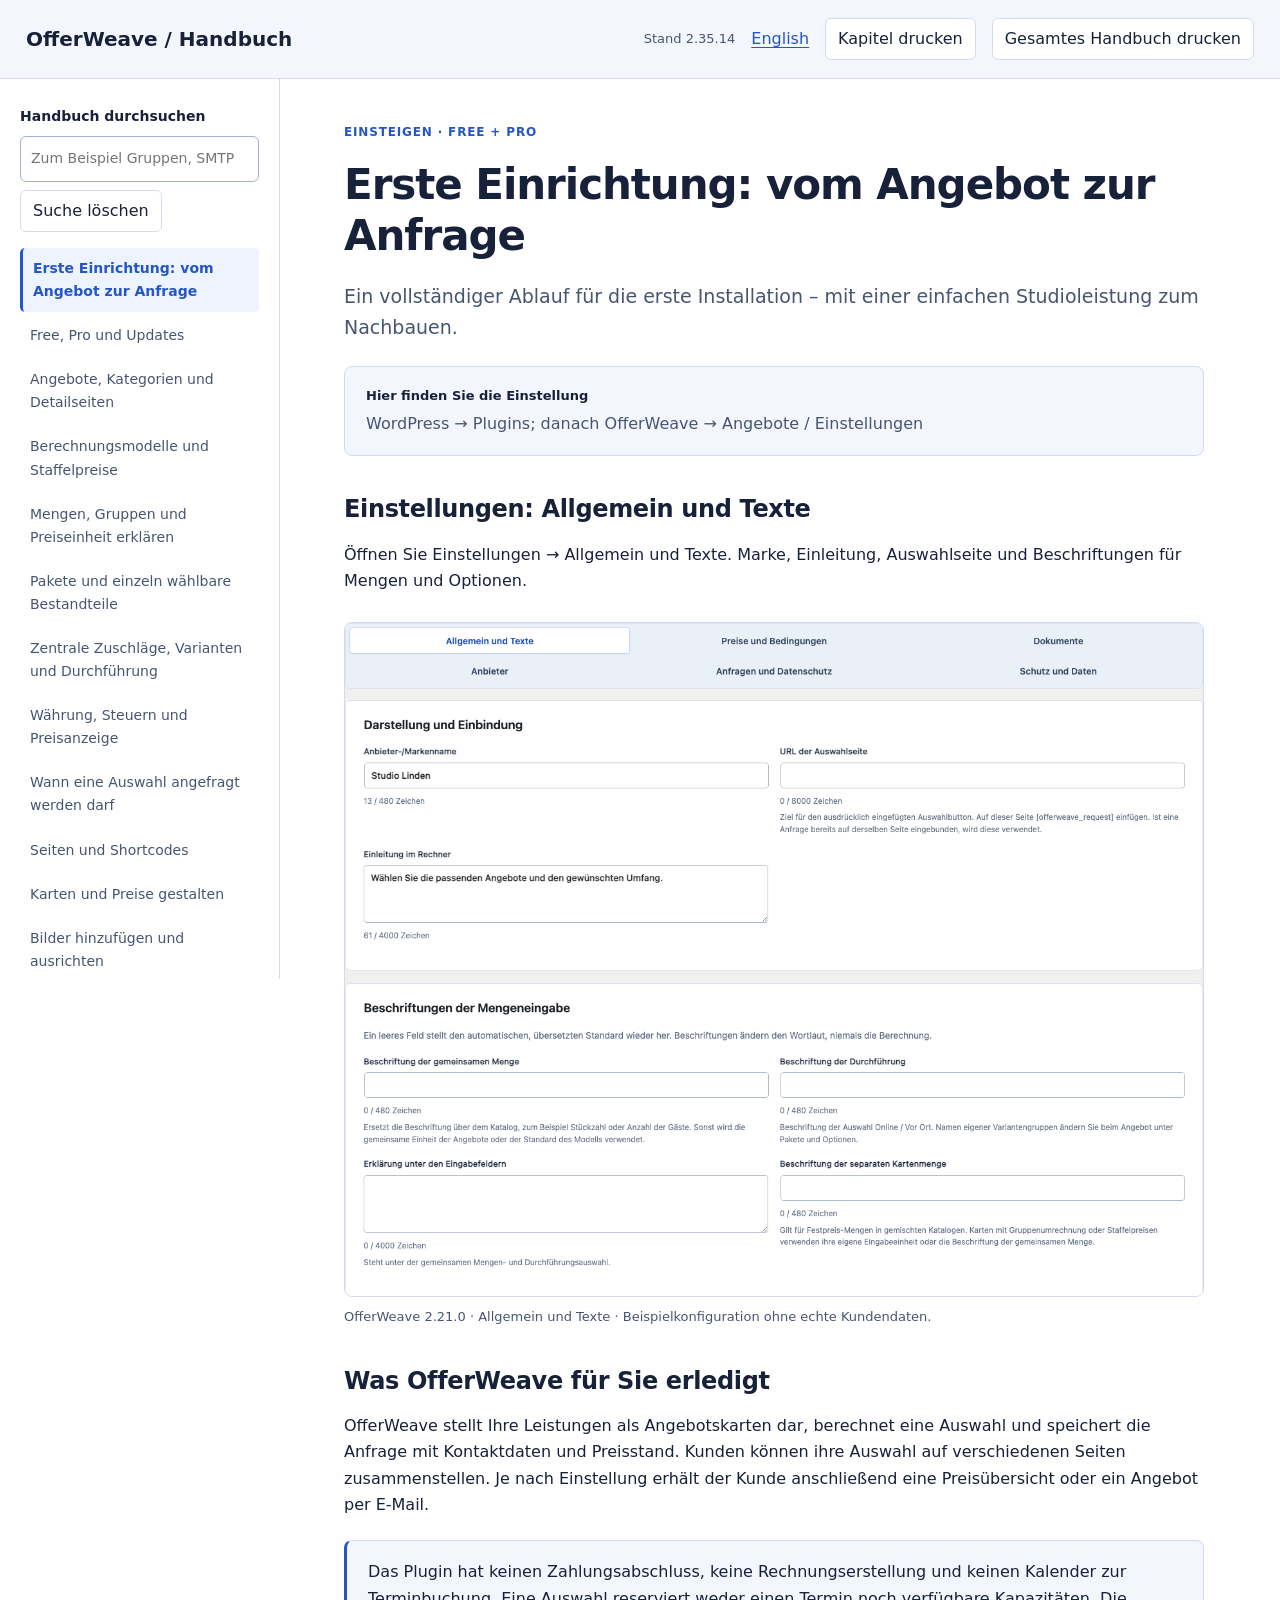
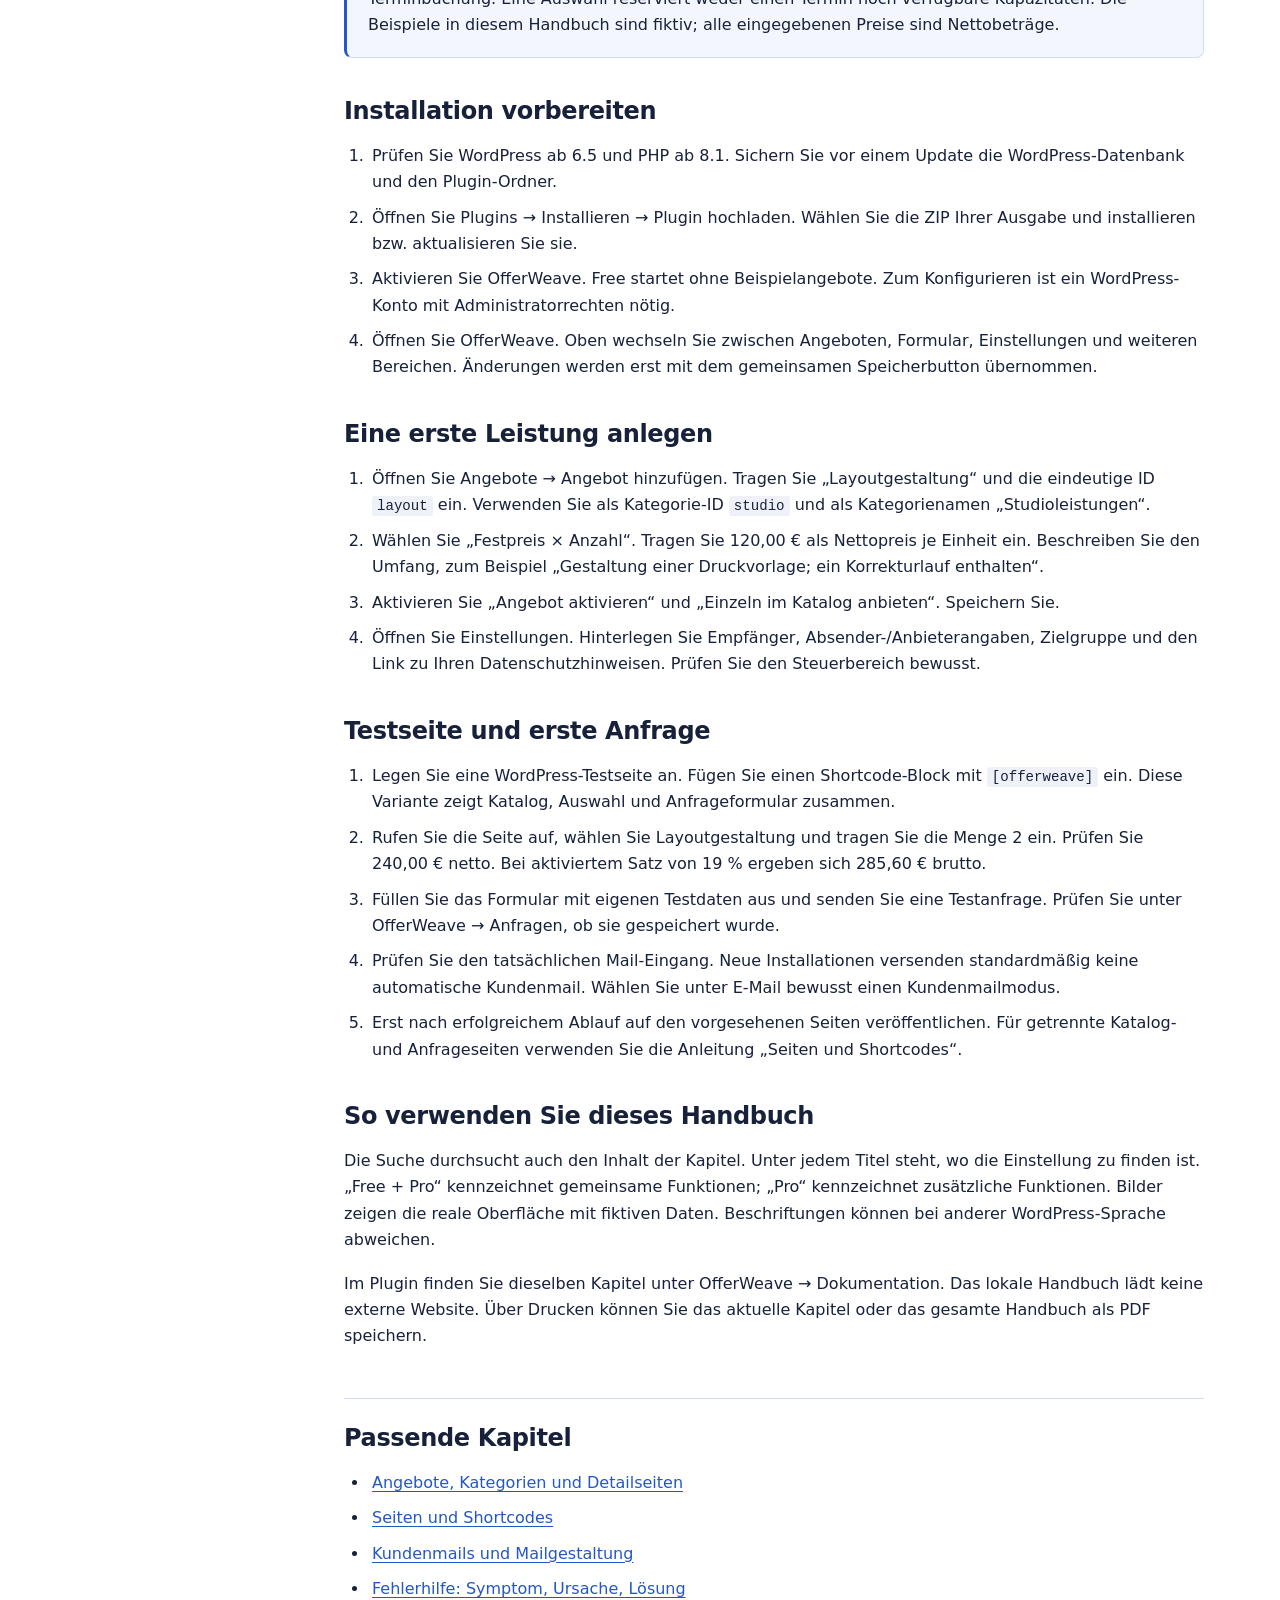
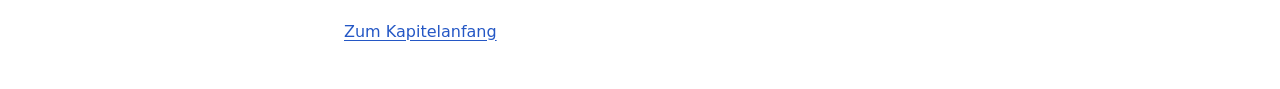
==== commit d5951f66: "Release 2.35.14 with NovaPlug author branding" ====
--- a/handbook/de/index.html
+++ b/handbook/de/index.html
@@ -1,4 +1,4 @@
-<!doctype html><html lang="de"><head><meta charset="utf-8"><meta name="viewport" content="width=device-width,initial-scale=1"><meta name="robots" content="noindex,nofollow"><title>OfferWeave · Handbuch</title><link rel="stylesheet" href="../manual.css?v=2.35.13"><script defer src="../manual.js?v=2.35.13"></script></head><body class="owm" data-hit-label="passende Kapitel"><a class="owm-skip" href="#reader">Zum Inhalt</a><header class="owm-header"><strong>OfferWeave / Handbuch</strong><span>Stand 2.35.13</span><a data-language href="../en/index.html" lang="en">English</a><button data-print hidden>Kapitel drucken</button><button data-print-all hidden>Gesamtes Handbuch drucken</button></header><div class="owm-layout"><aside class="owm-sidebar"><div data-search-area hidden><label for="manual-search">Handbuch durchsuchen</label><input type="search" id="manual-search" placeholder="Zum Beispiel Gruppen, SMTP oder Banner"><button data-clear>Suche löschen</button><p data-search-status role="status" aria-live="polite"></p></div><nav aria-label="Inhaltsverzeichnis"><a href="#start" data-topic="start">Erste Einrichtung: vom Angebot zur Anfrage</a><a href="#editions" data-topic="editions">Free, Pro und Updates</a><a href="#offers" data-topic="offers">Angebote, Kategorien und Detailseiten</a><a href="#pricing" data-topic="pricing">Berechnungsmodelle und Staffelpreise</a><a href="#groups" data-topic="groups">Mengen, Gruppen und Preiseinheit erklären</a><a href="#packages" data-topic="packages">Pakete und einzeln wählbare Bestandteile</a><a href="#variants" data-topic="variants">Zentrale Zuschläge, Varianten und Durchführung</a><a href="#taxes" data-topic="taxes">Währung, Steuern und Preisanzeige</a><a href="#selection-rules" data-topic="selection-rules">Wann eine Auswahl angefragt werden darf</a><a href="#shortcodes" data-topic="shortcodes">Seiten und Shortcodes</a><a href="#design" data-topic="design">Karten und Preise gestalten</a><a href="#images" data-topic="images">Bilder hinzufügen und ausrichten</a><a href="#promotions" data-topic="promotions">Sonderangebote, Aktionspreise und Banner</a><a href="#forms" data-topic="forms">Formular, Pflichtfelder und Spam-Schutz</a><a href="#email" data-topic="email">Kundenmails und Mailgestaltung</a><a href="#smtp" data-topic="smtp">Eigenes SMTP einrichten und Fehler finden</a><a href="#requests" data-topic="requests">Anfragen prüfen, bearbeiten und erneut senden</a><a href="#legal" data-topic="legal">Dokumenttyp, Anbieterangaben und Fristen</a><a href="#languages" data-topic="languages">Deutsch, Englisch und mehrsprachige Websites</a><a href="#transfer" data-topic="transfer">Import, Export und Websiteumzug</a><a href="#maintenance" data-topic="maintenance">Updates, Datensicherung und Aufbewahrung</a><a href="#troubleshooting" data-topic="troubleshooting">Fehlerhilfe: Symptom, Ursache, Lösung</a><a href="#reference" data-topic="reference">Einstellungsfinder und Abnahmecheck</a></nav><p data-empty hidden>Keine passenden Kapitel. Versuchen Sie einen anderen Begriff.</p></aside><main id="reader"><noscript><p>Ohne JavaScript werden alle Kapitel nacheinander angezeigt. Nutzen Sie die Suchfunktion Ihres Browsers.</p></noscript><article id="start" data-article tabindex="-1"><p class="owm-eyebrow">Einsteigen · Free + Pro</p><h1>Erste Einrichtung: vom Angebot zur Anfrage</h1><p class="owm-lead">Ein vollständiger Ablauf für die erste Installation – mit einer einfachen Studioleistung zum Nachbauen.</p><div class="owm-path"><strong>Hier finden Sie die Einstellung</strong><p>WordPress → Plugins; danach OfferWeave → Angebote / Einstellungen</p></div><section id="start--1"><h2>Einstellungen: Allgemein und Texte</h2><p>Öffnen Sie Einstellungen → Allgemein und Texte. Marke, Einleitung, Auswahlseite und Beschriftungen für Mengen und Optionen.</p><figure><a href="../images/settings-general-de.webp" target="_blank" rel="noopener" aria-label="Bild in voller Größe öffnen: Einstellungsnavigation mit geöffnetem Bereich Allgemein und Texte"><img src="../images/settings-general-de.webp" alt="Einstellungsnavigation mit geöffnetem Bereich Allgemein und Texte" loading="lazy" width="1334" height="1046"></a><figcaption>OfferWeave 2.21.0 · Allgemein und Texte · Beispielkonfiguration ohne echte Kundendaten.</figcaption></figure></section><section id="start--2"><h2>Was OfferWeave für Sie erledigt</h2><p>OfferWeave stellt Ihre Leistungen als Angebotskarten dar, berechnet eine Auswahl und speichert die Anfrage mit Kontaktdaten und Preisstand. Kunden können ihre Auswahl auf verschiedenen Seiten zusammenstellen. Je nach Einstellung erhält der Kunde anschließend eine Preisübersicht oder ein Angebot per E-Mail.</p><aside class="owm-note">Das Plugin hat keinen Zahlungsabschluss, keine Rechnungserstellung und keinen Kalender zur Terminbuchung. Eine Auswahl reserviert weder einen Termin noch verfügbare Kapazitäten. Die Beispiele in diesem Handbuch sind fiktiv; alle eingegebenen Preise sind Nettobeträge.</aside></section><section id="start--3"><h2>Installation vorbereiten</h2><ol><li>Prüfen Sie WordPress ab 6.5 und PHP ab 8.1. Sichern Sie vor einem Update die WordPress-Datenbank und den Plugin-Ordner.</li><li>Öffnen Sie Plugins → Installieren → Plugin hochladen. Wählen Sie die ZIP Ihrer Ausgabe und installieren bzw. aktualisieren Sie sie.</li><li>Aktivieren Sie OfferWeave. Free startet ohne Beispielangebote. Zum Konfigurieren ist ein WordPress-Konto mit Administratorrechten nötig.</li><li>Öffnen Sie OfferWeave. Oben wechseln Sie zwischen Angeboten, Formular, Einstellungen und weiteren Bereichen. Änderungen werden erst mit dem gemeinsamen Speicherbutton übernommen.</li></ol></section><section id="start--4"><h2>Eine erste Leistung anlegen</h2><ol><li>Öffnen Sie Angebote → Angebot hinzufügen. Tragen Sie „Layoutgestaltung“ und die eindeutige ID <code>layout</code> ein. Verwenden Sie als Kategorie-ID <code>studio</code> und als Kategorienamen „Studioleistungen“.</li><li>Wählen Sie „Festpreis × Anzahl“. Tragen Sie 120,00 € als Nettopreis je Einheit ein. Beschreiben Sie den Umfang, zum Beispiel „Gestaltung einer Druckvorlage; ein Korrekturlauf enthalten“.</li><li>Aktivieren Sie „Angebot aktivieren“ und „Einzeln im Katalog anbieten“. Speichern Sie.</li><li>Öffnen Sie Einstellungen. Hinterlegen Sie Empfänger, Absender-/Anbieterangaben, Zielgruppe und den Link zu Ihren Datenschutzhinweisen. Prüfen Sie den Steuerbereich bewusst.</li></ol></section><section id="start--5"><h2>Testseite und erste Anfrage</h2><ol><li>Legen Sie eine WordPress-Testseite an. Fügen Sie einen Shortcode-Block mit <code>[offerweave]</code> ein. Diese Variante zeigt Katalog, Auswahl und Anfrageformular zusammen.</li><li>Rufen Sie die Seite auf, wählen Sie Layoutgestaltung und tragen Sie die Menge 2 ein. Prüfen Sie 240,00 € netto. Bei aktiviertem Satz von 19 % ergeben sich 285,60 € brutto.</li><li>Füllen Sie das Formular mit eigenen Testdaten aus und senden Sie eine Testanfrage. Prüfen Sie unter OfferWeave → Anfragen, ob sie gespeichert wurde.</li><li>Prüfen Sie den tatsächlichen Mail-Eingang. Neue Installationen versenden standardmäßig keine automatische Kundenmail. Wählen Sie unter E-Mail bewusst einen Kundenmailmodus.</li><li>Erst nach erfolgreichem Ablauf auf den vorgesehenen Seiten veröffentlichen. Für getrennte Katalog- und Anfrageseiten verwenden Sie die Anleitung „Seiten und Shortcodes“.</li></ol></section><section id="start--6"><h2>So verwenden Sie dieses Handbuch</h2><p>Die Suche durchsucht auch den Inhalt der Kapitel. Unter jedem Titel steht, wo die Einstellung zu finden ist. „Free + Pro“ kennzeichnet gemeinsame Funktionen; „Pro“ kennzeichnet zusätzliche Funktionen. Bilder zeigen die reale Oberfläche mit fiktiven Daten. Beschriftungen können bei anderer WordPress-Sprache abweichen.</p><p>Im Plugin finden Sie dieselben Kapitel unter OfferWeave → Dokumentation. Das lokale Handbuch lädt keine externe Website. Über Drucken können Sie das aktuelle Kapitel oder das gesamte Handbuch als PDF speichern.</p></section><footer><h2>Passende Kapitel</h2><ul><li><a href="#offers">Angebote, Kategorien und Detailseiten</a></li><li><a href="#shortcodes">Seiten und Shortcodes</a></li><li><a href="#email">Kundenmails und Mailgestaltung</a></li><li><a href="#troubleshooting">Fehlerhilfe: Symptom, Ursache, Lösung</a></li></ul><a href="#start">Zum Kapitelanfang</a></footer></article><article id="editions" data-article tabindex="-1"><p class="owm-eyebrow">Einsteigen · Free + Pro</p><h1>Free, Pro und Updates</h1><p class="owm-lead">Funktionen der Ausgaben, Installation und Lizenzverwaltung.</p><div class="owm-path"><strong>Hier finden Sie die Einstellung</strong><p>OfferWeave → Free &amp; Pro</p></div><section id="editions--1"><h2>Die passende Ausgabe</h2><div class="owm-table" tabindex="0" role="region" aria-label="Bereich / Free / Pro"><table><thead><tr><th scope="col">Bereich</th><th scope="col">Free</th><th scope="col">Pro</th></tr></thead><tbody><tr><td>Angebote, Kategorien, Bilder und eigene Kurzinfo-Icons</td><td>Ja</td><td>Ja</td></tr><tr><td>Festpreis × Anzahl, einmalig oder monatlich</td><td>Ja</td><td>Ja</td></tr><tr><td>Katalog, Einzelkarte, Detailauswahl und Anfrage per Shortcode</td><td>Ja</td><td>Ja</td></tr><tr><td>Gemeinsame oder eigene Karteneingaben und Feldbeschriftungen</td><td>Ja</td><td>Ja</td></tr><tr><td>Akzentfarbe, Kartenhintergrund und Rundung</td><td>Ja</td><td>Ja</td></tr><tr><td>Eigene Anfragefelder und Spam-Schutz</td><td>Ja</td><td>Ja</td></tr><tr><td>Anfragen verwalten, exportieren und Standardmails senden</td><td>Ja</td><td>Ja</td></tr><tr><td>Globale Standardwährung</td><td>Ja</td><td>Ja</td></tr><tr><td>Weitere Währungen wie CHF, GBP, JPY und KWD</td><td>Ja</td><td>Ja</td></tr><tr><td>Steuern, Netto/Brutto und Anfragebedingungen</td><td>Ja</td><td>Ja</td></tr><tr><td>Deutsch/Englisch und Polylang-Anbindung</td><td>Ja</td><td>Ja</td></tr><tr><td>Konfiguration importieren und exportieren innerhalb der Ausgabe</td><td>Ja</td><td>Ja</td></tr><tr><td>Staffelpreise, Gruppen und Auswahlpakete</td><td>Nein</td><td>Ja</td></tr><tr><td>Varianten und Durchführung gemeinsam oder je Karte</td><td>Nein</td><td>Ja</td></tr><tr><td>Individuelle Zuschläge und Zusatzkosten</td><td>Nein</td><td>Ja</td></tr><tr><td>Eingaben per Shortcode frei platzieren</td><td>Nein</td><td>Ja</td></tr><tr><td>Befristete Aktionen und Aktionspreise</td><td>Nein</td><td>Ja</td></tr><tr><td>Aktionsbanner frei per Shortcode platzieren</td><td>Nein</td><td>Ja</td></tr><tr><td>Vollständiger Designer für Karten, Eingaben und Banner</td><td>Nein</td><td>Ja</td></tr><tr><td>Eigene Mailvorlagen und Mailgestaltung</td><td>Nein</td><td>Ja</td></tr><tr><td>Integrierter SMTP-Versand für OfferWeave</td><td>Nein</td><td>Ja</td></tr></tbody></table></div><figure><a href="../images/edition-features-de.webp" target="_blank" rel="noopener" aria-label="Bild in voller Größe öffnen: Funktionen in Free und Pro im Plugin vergleichen."><img src="../images/edition-features-de.webp" alt="Funktionen in Free und Pro im Plugin vergleichen." loading="lazy" width="1196" height="985"></a><figcaption>OfferWeave 2.35.0 · Funktionsvergleich in der tatsächlich installierten Free-Ausgabe.</figcaption></figure><p>Free ist nicht auf zwei Angebote beschränkt. Die gemeinsame technische Obergrenze beträgt 150 Angebote. Pro ergänzt Rechenmodelle und Gestaltung; ein monatlicher Angebotspreis ist keine Zahlungs- oder Abofunktion.</p><p>OfferWeave wird von Convati UG (haftungsbeschränkt) entwickelt und veröffentlicht. Diese Firma ist in beiden Ausgaben als Plugin-Autor angegeben.</p><p>Unter Design stehen in Free Akzentfarbe, Kartenfläche und Eckenrundung zur Verfügung. Alle unterstützten Standardwährungen können in Free und Pro unter Einstellungen gewählt werden.</p><figure><a href="../images/free-design-de.webp" target="_blank" rel="noopener" aria-label="Bild in voller Größe öffnen: Die drei Einstellungen der Free-Basisgestaltung."><img src="../images/free-design-de.webp" alt="Die drei Einstellungen der Free-Basisgestaltung." loading="lazy" width="1254" height="310"></a><figcaption>OfferWeave 2.35.0 · Basisgestaltung in einer lokalen WordPress-Installation.</figcaption></figure></section><section id="editions--2"><h2>Pro direkt aus dem Dashboard kaufen</h2><p>In Free öffnet „OfferWeave → Pro plans“ dieselbe Preisübersicht wie „Pro kaufen“ im Editor. „Pro kaufen“ öffnet die Preisübersicht für 1, 5 oder 25 Website-Registrierungen in einem neuen Tab. Die deutschen Jahrespreise betragen 69, 129 und 249 Euro inklusive 19 % MwSt. Der MwSt.-Hinweis steht direkt unter jedem Preis. Der Hinweis zur Anpassung an Ihr Rechnungsland im Checkout steht unter den Preiskarten. Wählen Sie „Zum Checkout“ beim gewünschten Paket. Ihr aktueller WordPress-Entwurf bleibt geöffnet.</p><figure><a href="../images/upgrade-de.webp" target="_blank" rel="noopener" aria-label="Bild in voller Größe öffnen: OfferWeave: eigene Pro-Preisübersicht mit drei deutschen Bruttopreisen und Checkout-Buttons."><img src="../images/upgrade-de.webp" alt="OfferWeave: eigene Pro-Preisübersicht mit drei deutschen Bruttopreisen und Checkout-Buttons." loading="lazy" width="1160" height="946"></a><figcaption>OfferWeave 2.35.9: Paketvergleich für 1, 5 oder 25 Website-Registrierungen mit deutschen Bruttopreisen.</figcaption></figure><p>Free enthält kein Freemius-SDK, benötigt kein Freemius-Konto und kontaktiert Freemius nicht im Hintergrund. „Mein Konto“ und die Checkout-Buttons öffnen die externen Freemius-Seiten erst nach Ihrem Klick. Ein Klick auf den Kaufbutton kauft noch nichts und speichert keine Konfiguration. Nach dem Kauf installieren Sie das Pro-Paket über WordPress und aktivieren dort die erhaltene Lizenz.</p></section><section id="editions--3"><h2>Installieren und wechseln</h2><ol><li>Sichern Sie Konfiguration und Datenbank. Installieren Sie die passende ZIP über WordPress → Plugins → Plugin hochladen.</li><li>Deaktivieren Sie eine bereits aktive OfferWeave-Ausgabe unter Plugins. Aktivieren Sie danach die gewünschte Ausgabe. Einstellungen und Anfragen bleiben erhalten. Bei Netzwerkaktivierung prüfen Sie auch die einzelnen Websites.</li><li>Prüfen Sie nach einem Wechsel Katalog, Detailseiten, Auswahl und Mails auf einer Testseite.</li></ol><aside class="owm-note">Beim Wechsel auf Free werden Pro-Angebote nicht zu Festpreis-Angeboten umgerechnet. Komplexe Angebote sind öffentlich nicht verfügbar; erweiterte Einstellungen bleiben gespeichert und sind gegen Änderungen geschützt. Einfache Angebote erscheinen ohne Pro-Aktionen und mit Basisgestaltung.</aside><aside class="owm-note">Beim Update auf 2.35.0 werden die bisherigen Einstellungen und Anfragen einmalig in die neuen internen Speicherbezeichnungen übernommen. Sichern Sie vor dem Update die Datenbank. Für einen Rückwechsel auf eine ältere Pluginversion ist eine dazu passende Datenbanksicherung erforderlich.</aside></section><section id="editions--4"><h2>Lizenz und Services</h2><p>Eine bezahlte Pro-Lizenz umfasst offizielle Updates, Downloads und Support für die gekaufte Laufzeit. Im Pro-Paket unter Free &amp; Pro sehen Sie Ihren Lizenzstatus und öffnen die Konto- und Lizenzverwaltung.</p><p>Das Deaktivieren einer Lizenz kündigt nicht automatisch das zugehörige Abonnement. Prüfen Sie bei ausstehender Zahlung oder falschem Produktkonto den Status in Ihrer Freemius-Kontoverwaltung.</p><figure><a href="../images/license-status-de.webp" target="_blank" rel="noopener" aria-label="Bild in voller Größe öffnen: Lizenzstatus und Konto verwalten."><img src="../images/license-status-de.webp" alt="Lizenzstatus und Konto verwalten." loading="lazy" width="1074" height="1181"></a><figcaption>OfferWeave 2.25.6 · Lokaler WordPress-Test mit Teststatus.</figcaption></figure></section><footer><h2>Passende Kapitel</h2><ul><li><a href="#start">Erste Einrichtung: vom Angebot zur Anfrage</a></li><li><a href="#maintenance">Updates, Datensicherung und Aufbewahrung</a></li><li><a href="#transfer">Import, Export und Websiteumzug</a></li></ul><a href="#editions">Zum Kapitelanfang</a></footer></article><article id="offers" data-article tabindex="-1"><p class="owm-eyebrow">Angebote aufbauen · Free + Pro</p><h1>Angebote, Kategorien und Detailseiten</h1><p class="owm-lead">Die grundlegenden Felder einer Karte – und der Unterschied zwischen aktiv und einzeln sichtbar.</p><div class="owm-path"><strong>Hier finden Sie die Einstellung</strong><p>OfferWeave → Angebote → Angebot wählen → vier Bereiche</p></div><section id="offers--1"><h2>Angebote finden</h2><p>Suche, Rollen-, Status- und Kategoriefilter bleiben oben in der Angebots-Seitenleiste stehen. Nur die gefilterten Angebotskarten darunter scrollen. Auch Trefferzahl, „Filter zurücksetzen“ und „Angebot hinzufügen“ sind jederzeit außerhalb der Trefferliste erreichbar. Beim Wechsel zwischen Angeboten bleiben Filter, offener Entwurf und Listenposition erhalten. Eine neue Filterung beginnt oben in der Trefferliste. Ein geöffneter Entwurf bleibt offen, auch wenn er nicht mehr zum Filter passt.</p><figure><a href="../images/offers-de.webp" target="_blank" rel="noopener" aria-label="Bild in voller Größe öffnen: Angebotsverwaltung mit feststehenden Suchfiltern und separat scrollbarer Trefferliste."><img src="../images/offers-de.webp" alt="Angebotsverwaltung mit feststehenden Suchfiltern und separat scrollbarer Trefferliste." loading="lazy" width="1334" height="950"></a><figcaption>OfferWeave 2.20.1 · Suche und Filter oben, scrollbare Angebote darunter.</figcaption></figure><p>Die Trefferliste lässt sich mit Mausrad oder Touch scrollen. Per Tab erreichen Sie den Listenbereich und seine Angebotsbuttons; Bild auf/ab scrollt die fokussierte Liste. Auf kleinen oder niedrigen Bildschirmen bleibt die Seitenleiste im normalen Seitenfluss, während die Trefferliste weiterhin separat scrollt.</p></section><section id="offers--2"><h2>Vier Bereiche statt eines langen Formulars</h2><ol><li>Inhalt und Darstellung: Name, Beschreibung, Kartentexte, Preiseinheit und Bild.</li><li>Preis und Menge: Berechnungsmodell, Preis, Mengenregeln, Einheiten und Entwurfsvorschau.</li><li>Pakete und Optionen: enthaltene Leistungen, separate Bestandteilpreise für zusammenstellbare Pakete, Varianten und Reisekosten.</li><li>Veröffentlichung: eindeutige ID, Kategorie, Sichtbarkeit, Detailadresse und Shortcodes.</li></ol></section><section id="offers--3"><h2>Kurzinfos mit eigenen Icons</h2><p>Unter Angebote → Inhalt und Darstellung → Kurzinfos pflegen Sie bis zu vier Einträge mit eigenen Bilddateien. Jede Zeile hat ein Textfeld, eine kleine Bildvorschau und „Wählen / hochladen“. Es gibt keine vorgegebene Icon-Liste. Neue Zeilen starten ohne Icon; dann erscheint nur der Text. Auch in Free verfügbar.</p><p>Die Kurzinfos verteilen sich automatisch über die verfügbare Innenbreite der Karte. Icon und Beschriftung bleiben jeweils als Gruppe zusammen. Vorhandene Rand- und Mindestabstände bleiben erhalten. Bei wenig Platz wechseln ganze Gruppen in eine neue Zeile; lange Texte können innerhalb der Gruppe umbrechen. Ein einzelner Eintrag bleibt links ausgerichtet. Das gilt für alle Kartenlayouts und die Vorschau; eine zusätzliche Einstellung ist nicht nötig.</p><figure><a href="../images/fact-spacing-de.webp" target="_blank" rel="noopener" aria-label="Bild in voller Größe öffnen: Angebotskarte mit drei über die Innenbreite verteilten Kurzinfos; Icon und Beschriftung bleiben zusammen."><img src="../images/fact-spacing-de.webp" alt="Angebotskarte mit drei über die Innenbreite verteilten Kurzinfos; Icon und Beschriftung bleiben zusammen." loading="lazy" width="628" height="590"></a><figcaption>OfferWeave 2.29.1: Gleichmäßige Abstände zwischen den Kurzinfo-Gruppen, mit den bestehenden Kartenrändern.</figcaption></figure><figure><a href="../images/fact-icons-de.webp" target="_blank" rel="noopener" aria-label="Bild in voller Größe öffnen: Gleichmäßig ausgerichtete Kurzinfos mit einem kleinen Entfernen-Kreuz über jeder zugeordneten Icon-Vorschau."><img src="../images/fact-icons-de.webp" alt="Gleichmäßig ausgerichtete Kurzinfos mit einem kleinen Entfernen-Kreuz über jeder zugeordneten Icon-Vorschau." loading="lazy" width="946" height="734"></a><figcaption>OfferWeave 2.16.2: Beschriftungen oben; Textfeld, Vorschau und Buttons auf einer Höhe. Das kleine × über dem Icon entfernt nur das Bild.</figcaption></figure><ol><li>„Kurzinfo hinzufügen“ anklicken und Text eingeben. Pro Zeile sind bis zu 480 Zeichen möglich; kurze Angaben bleiben leichter lesbar.</li><li>„Wählen / hochladen“ öffnet die WordPress-Mediathek. Dort unter „Dateien hochladen“ ein eigenes Bild hinzufügen oder unter „Mediathek“ ein vorhandenes Bild auswählen. Mit „Dieses Icon verwenden“ bestätigen.</li><li>Das kleine × direkt über der Icon-Vorschau entfernt nur die Bildzuordnung (Tooltip „Icon entfernen“). Die Datei bleibt in der Mediathek. Die Pfeile rechts verschieben Text, Icon und Übersetzungen gemeinsam; das rechte × neben den Pfeilen entfernt die ganze Kurzinfo.</li><li>Speichern veröffentlicht die Änderung. Die gleichen eigenen Icons erscheinen in allen Kartenlayouts und der Designer-Vorschau. Duplizieren übernimmt die Zuordnungen.</li></ol><p>Geeignet sind kleine, möglichst quadratische PNG-, WebP-, JPEG-, GIF- oder AVIF-Dateien; transparente PNGs eignen sich für freistehende Icons. Die Anzeige erhält die Proportionen. SVGs aus der Mediathek werden ebenfalls unterstützt; neue SVG-Uploads müssen in WordPress freigegeben sein. Icons neben dem zugehörigen Text werden für Bildschirmleser als dekorativ behandelt.</p><p>Export/Import übernimmt die Bildadressen, keine Bilddateien oder fremden Mediathek-IDs. Solange die ursprünglichen Adressen erreichbar sind, bleiben die Icons sichtbar. Für einen vollständigen Umzug die Dateien in die Mediathek der Zielwebsite übertragen und dort neu zuordnen. Ein fehlendes Bild kann erneut gewählt oder entfernt werden.</p><p>Seit Version 2.16.1 entfallen die bisherigen vorgegebenen Kurzinfo-Symbole. Texte und Reihenfolge bleiben erhalten; wählen Sie für gewünschte Icons eigene Bilddateien aus. Andere Kartensymbole werden dadurch nicht geändert.</p></section><section id="offers--4"><h2>Anlegen und Speichern</h2><p>„Angebot hinzufügen“ bietet passende Startpunkte. Das Einzelangebot startet mit Festpreis × Anzahl; die beiden Paket-Startpunkte stehen in Pro bereit. Anschließend bearbeiten Sie die vorhandenen Regeln. Abbrechen legt nichts an. Der Bereichswechsel speichert nichts: Erst der Speicherbutton übernimmt die Konfiguration.</p><aside class="owm-note">Die Rolle beschreibt die Zusammenstellung. Das Berechnungsmodell beschreibt, wie der Preis entsteht. „Modul“ ist kein eigener Angebotstyp. Ein enthaltenes Einzelangebot behält seine eigene Berechnung.</aside></section><section id="offers--5"><h2>Katalog und Detailseite</h2><p>Unter Veröffentlichung aktivieren Sie die eigene Katalogkarte und tragen bei Bedarf die Detail-URL ein. Auf der Detailseite setzen Sie <code>[offerweave_add id=&quot;layout&quot;]</code> ein. Die ID bleibt unabhängig von der Reihenfolge. Kataloge erscheinen mit <code>[offerweave_catalog category=&quot;studio&quot;]</code>; die Auswahl setzen Sie separat mit <code>[offerweave_selection]</code>.</p></section><section id="offers--6"><h2>Gelber Hinweis bei gemischten Kategorien</h2><p>Eine Kategorie kann weiterhin verschiedene Berechnungsmodelle enthalten. Sind aktive, einzeln im Katalog sichtbare Angebote unterschiedlich berechnet, erscheint oben im Angebotseditor ein gelber Hinweis. Er verhindert das Speichern nicht und ändert keine Preise.</p><p>Öffnen Sie „Angebote und Preisregeln prüfen“. Unter jedem Modell stehen die betroffenen Angebote. Ein Klick öffnet direkt deren Preisregel. Deaktivierte Angebote und reine Paketbestandteile werden beim Vergleich nicht berücksichtigt. Der Hinweis reagiert bereits auf Änderungen im Entwurf.</p><figure><a href="../images/category-models-de.webp" target="_blank" rel="noopener" aria-label="Bild in voller Größe öffnen: Gelber Hinweis im Angebotseditor mit getrennten Listen für Festpreis × Anzahl und Gruppenumrechnung."><img src="../images/category-models-de.webp" alt="Gelber Hinweis im Angebotseditor mit getrennten Listen für Festpreis × Anzahl und Gruppenumrechnung." loading="lazy" width="1034" height="556"></a><figcaption>OfferWeave 2.22.2 · reale lokale Oberfläche mit fiktiven Studioleistungen: Preisregeln prüfen, ohne das Speichern zu sperren.</figcaption></figure><p>Für eine durchgängig gemeinsame Menge verwenden Sie passende, einheitliche Modelle in der Kategorie. Die Durchführung wird auch bei gemischten Modellen gemeinsam gewählt. Prüfen Sie jedes Angebot unter Preis und Menge und stellen Sie dessen eigene Gruppengröße bzw. Staffel ein. Kategorien sind keine gemeinsame Preisregel: Ein Modellwechsel wird niemals automatisch auf andere Angebote oder Paketbestandteile übertragen.</p><p>Unter Einstellungen → Allgemein und Texte können Sie stattdessen „Je Angebotskarte getrennt“ wählen. Dann sind Menge und Durchführung je Karte unabhängig und der gemeinsame Block entfällt – auch bei gleichem Preismodell.</p></section><section id="offers--7"><h2>Hinweise und Bestätigungen</h2><p>OfferWeave zeigt Hinweise und Bestätigungen in eigenen Dialogfenstern. Lesen Sie die Meldung und schließen Sie einen Hinweis mit „Verstanden“, dem X oder Escape. Bei Bestätigungen können Sie mit „Abbrechen“, X oder Escape ohne Änderung zurückkehren. Eine Aktion wird erst mit der beschrifteten Aktionsschaltfläche ausgeführt.</p><figure><a href="../images/dialog-warning-de.webp" target="_blank" rel="noopener" aria-label="Bild in voller Größe öffnen: OfferWeave-Hinweis zum gesperrten Wechsel eines Preismodells mit zugeordneten Paketbestandteilen."><img src="../images/dialog-warning-de.webp" alt="OfferWeave-Hinweis zum gesperrten Wechsel eines Preismodells mit zugeordneten Paketbestandteilen." loading="lazy" width="1420" height="1050"></a><figcaption>OfferWeave 2.35.4 · Das bisherige Modell und die Paketbestandteile bleiben erhalten.</figcaption></figure><p>Sind einem Paket Bestandteile zugeordnet, entfernen Sie diese ausdrücklich im Bereich „Pakete und Optionen“, bevor Sie zu einem Preismodell ohne Bestandteile wechseln. Das Schließen des Hinweises entfernt keine Zuordnung.</p><figure><a href="../images/dialog-confirm-de.webp" target="_blank" rel="noopener" aria-label="Bild in voller Größe öffnen: Bestätigung zum Entfernen eines Angebots mit Abbrechen und Angebot entfernen."><img src="../images/dialog-confirm-de.webp" alt="Bestätigung zum Entfernen eines Angebots mit Abbrechen und Angebot entfernen." loading="lazy" width="1420" height="1050"></a><figcaption>OfferWeave 2.35.4 · Abbrechen ist zunächst fokussiert; die Entfernung braucht eine Bestätigung.</figcaption></figure><p>Beim Neuladen, Schließen oder Verlassen einer Seite mit ungespeicherten Änderungen kann weiterhin eine Browsermeldung erscheinen. Deren Text und Gestaltung bestimmt der Browser. Dieser Schutz vor Datenverlust bleibt bestehen.</p></section><section id="offers--8"><h2>Fehlendes Auswahlpaket in Pro auflösen</h2><p>Eine ältere gespeicherte Zuordnung kann auf ein Auswahlpaket verweisen, das nicht mehr vorhanden ist. Pro zeigt dessen ID unter Angebote → gewünschtes Angebot → Preis und Menge → Berechnung und Eingabe. Der Hinweis allein ändert keine Daten.</p><figure><a href="../images/offer-missing-parent-de.webp" target="_blank" rel="noopener" aria-label="Bild in voller Größe öffnen: Pro zeigt die ID eines fehlenden Auswahlpakets und die Schaltfläche Unabhängig konfigurieren."><img src="../images/offer-missing-parent-de.webp" alt="Pro zeigt die ID eines fehlenden Auswahlpakets und die Schaltfläche Unabhängig konfigurieren." loading="lazy" width="934" height="485"></a><figcaption>OfferWeave 2.35.5 · Tatsächliche Pro-Oberfläche mit fiktiver Studioleistung.</figcaption></figure><ol><li>Prüfen Sie die angezeigte Paket-ID und die eigenen Preise, Gruppengrößen und Optionen dieses Angebots.</li><li>Klicken Sie auf „Unabhängig konfigurieren“, wenn das Angebot seine vorhandenen eigenen Einstellungen verwenden soll. Nur der Verweis auf das fehlende Paket wird entfernt; Preise und Varianten bleiben erhalten.</li><li>Prüfen Sie die Preisberechnung und klicken Sie auf „Änderungen speichern“. Verbleibende ungültige Zuordnungen werden weiterhin beim Speichern gemeldet.</li></ol><aside class="owm-note">In Free bleibt die normale Bearbeitung der Free-Angebote möglich; gespeicherte Pro-Daten bleiben erhalten. Eine fehlende Pro-Zuordnung wird beim Editionswechsel nicht stillschweigend entfernt. Sie können sie bei der nächsten Nutzung von Pro bewusst korrigieren.</aside></section><footer><h2>Passende Kapitel</h2><ul><li><a href="#pricing">Berechnungsmodelle und Staffelpreise</a></li><li><a href="#groups">Mengen, Gruppen und Preiseinheit erklären</a></li><li><a href="#images">Bilder hinzufügen und ausrichten</a></li><li><a href="#shortcodes">Seiten und Shortcodes</a></li></ul><a href="#offers">Zum Kapitelanfang</a></footer></article><article id="pricing" data-article tabindex="-1"><p class="owm-eyebrow">Preise berechnen · Pro</p><h1>Berechnungsmodelle und Staffelpreise</h1><p class="owm-lead">Das richtige Modell auswählen und die Preisformel anhand konkreter Werte prüfen. Festpreise gibt es auch in Free.</p><div class="owm-path"><strong>Hier finden Sie die Einstellung</strong><p>OfferWeave → Angebote → Preis und Menge</p></div><section id="pricing--1"><h2>Das passende Modell</h2><p>Festpreis × Anzahl multipliziert den Grundpreis mit der bestellten Stückzahl. Gruppenberechnung teilt die eingegebene Gesamtmenge durch die Gruppengröße und rundet auf. Staffelpreise wählen den Grundpreis zur Menge; zusätzliche Einheiten werden anhand der eingestellten Zuschlagsbereiche berechnet. Zusammenstellbare Pakete addieren ausschließlich die im Paket gespeicherten Bestandteilpreise und wenden darauf die Paketbasis Anzahl oder Gruppen an.</p></section><section id="pricing--2"><h2>Staffeln einrichten</h2><p>Grenzen müssen über alle Staffeln und Zuschlagsbereiche streng ansteigen. Beispiel Druckauflage: bis 100 Exemplare 600 €; bis 200 jeweils 3 € zusätzlich. 150 Exemplare kosten dann 750 € netto. Monatliche Angebote verwenden monatliche Beträge. Oberhalb „Automatisch berechnen bis“ bleibt der Preis offen.</p><figure><a href="../images/tiers-de.webp" target="_blank" rel="noopener" aria-label="Bild in voller Größe öffnen: Staffelpreise mit Grundpreis und Zuschlagsbereich."><img src="../images/tiers-de.webp" alt="Staffelpreise mit Grundpreis und Zuschlagsbereich." loading="lazy" width="1034" height="571"></a><figcaption>Staffelpreise mit Grundpreis und Zuschlagsbereich.</figcaption></figure></section><section id="pricing--3"><h2>Den Entwurf berechnen</h2><ol><li>Unter Preis und Menge zu „Berechnung testen“ wechseln. Die Vorschau verwendet die ungespeicherten Einstellungen.</li><li>Menge sowie gegebenenfalls Bestandteile, Varianten und Reiseangaben wählen. „Entwurf berechnen“ zeigt dieselbe Berechnung wie der Kundenbereich.</li><li>Prüfen Sie eine normale Menge, die letzte Menge einer Gruppe/Staffel und die erste Menge darüber. Bei 20 Einheiten pro Gruppe ergeben 21 Einheiten zwei Gruppen.</li><li>Netto, Steuern, Brutto, Laufzeiten und offene Kosten werden angezeigt. Hinweise zu Anfragebedingungen beziehen sich auf diese Position; weitere Positionen können die Anfrage freigeben.</li></ol><figure><a href="../images/price-preview-de.webp" target="_blank" rel="noopener" aria-label="Bild in voller Größe öffnen: Preisvorschau eines Entwurfs mit zwei berechneten Gruppen."><img src="../images/price-preview-de.webp" alt="Preisvorschau eines Entwurfs mit zwei berechneten Gruppen." loading="lazy" width="1034" height="619"></a><figcaption>Preisvorschau eines Entwurfs mit zwei berechneten Gruppen.</figcaption></figure><aside class="owm-note">Die Vorschau speichert keine Anfrage und sendet keine Mail. Nach einer Änderung verschwindet das veraltete Ergebnis. Ungültige Konfigurationen müssen vor der Berechnung korrigiert werden.</aside></section><section id="pricing--4"><h2>Mengen bei einheitlichen und gemischten Kategorien</h2><p>Verwenden alle sichtbaren Angebote dasselbe Berechnungsmodell, bleibt die gemeinsame Menge oberhalb der Karten. Treffen Festpreis × Anzahl, Gruppenumrechnung oder Staffelpreise aufeinander, erhält jede Karte ihre eigene Menge vor dem Preis. Die Durchführung bleibt als gemeinsame Auswahl oberhalb der Karten. Sie gilt für alle Angebote mit einer Durchführungsregel; die Mengen bleiben unabhängig. Eigene Zusatzvarianten stehen weiterhin in der jeweiligen Karte.</p><p>Beispiel: Ein Studiotermin kostet 200 € je Gruppe mit höchstens 10 Gästen, ohne Rabatt für weitere Gruppen. Tragen Sie in seiner Karte 30 Gäste ein: Der Preis beträgt 600 €. Eine Layoutgestaltung für 120 € je Vorlage startet mit Anzahl 1. Stellen Sie in dieser Karte Anzahl 2 ein: Sie kostet 240 €, während der Studiotermin weiterhin 600 € kostet.</p><figure><a href="../images/mixed-catalog-de.webp" target="_blank" rel="noopener" aria-label="Bild in voller Größe öffnen: Gemischter Katalog: gemeinsame Terminart oberhalb der Karten, eigene Vorlagenanzahl und Gästezahl direkt beim jeweiligen Angebot."><img src="../images/mixed-catalog-de.webp" alt="Gemischter Katalog: gemeinsame Terminart oberhalb der Karten, eigene Vorlagenanzahl und Gästezahl direkt beim jeweiligen Angebot." loading="lazy" width="1340" height="786"></a><figcaption>OfferWeave 2.26.2 · echte Katalogberechnung: 30 Gäste und 2 Druckvorlagen; Preise und Mengen bleiben unabhängig. Die eigenen Mengenfelder stehen kompakt unter dem jeweiligen Preis.</figcaption></figure><p>Festpreis-Karten starten mit Anzahl 1. Gruppen- und Staffelangebote verwenden jeweils ihre eigene Standardmenge und Eingabeeinheit. Eine ungültige Kartenmenge sperrt nur dieses Angebot. Beim Hinzufügen werden dessen Menge, Optionen und gegebenenfalls Reisekosten übernommen. Paket- und Modulregeln beeinflussen sich weiterhin nicht. Der gelbe Hinweis bleibt ausschließlich im Adminbereich unter Angebote.</p><p>Eine gemeinsame Auswahl „Vor Ort“ verwendet die eigenen Aufpreise und Varianten jedes Angebots. Bietet ein Angebot mehrere Varianten derselben Durchführung, wählen Sie die zusätzliche Durchführungsvariante an seiner Karte. Nicht verfügbare Angebote lassen sich für diese Durchführung nicht hinzufügen. Reiseangaben bleiben je Karte; bereits hinzugefügte Auswahlpositionen werden durch einen späteren Wechsel nicht verändert.</p></section><section id="pricing--5"><h2>Laufzeit, Gesamtkosten und eigene Preishinweise</h2><p>Unter Angebote → Preis und Menge → Abrechnung finden Sie bei monatlichen Angeboten die Vertragslaufzeit und die Checkbox „Gesamtkosten für die Vertragslaufzeit anzeigen“. Schalten Sie diese aus, wenn nur Monatspreis und Laufzeit auf der Karte stehen sollen. Die Einstellung gilt für Kategorie- und Einzelkarten, die Design-Vorschau und den Auswahlblock [offerweave_add]. In Free und Pro verfügbar.</p><figure><a href="../images/term-display-de.webp" target="_blank" rel="noopener" aria-label="Bild in voller Größe öffnen: Abrechnung eines monatlichen Angebots mit eigenem Laufzeittext und ausgeschalteten Gesamtkosten"><img src="../images/term-display-de.webp" alt="Abrechnung eines monatlichen Angebots mit eigenem Laufzeittext und ausgeschalteten Gesamtkosten" loading="lazy" width="974" height="526"></a><figcaption>OfferWeave 2.30.0: Laufzeittexte und Gesamtkosten je Angebot einstellen.</figcaption></figure><p>Der bisherige Text „12 Monate Laufzeit“ wird aus der Vertragsdauer erzeugt. Im Feld „Text zur Vertragslaufzeit“ können Sie ihn ersetzen, etwa durch „Mindestlaufzeit: {months} Monate“. {months} wird automatisch mit der aktuellen Vertragsdauer ersetzt. Leer verwendet wieder den Standardtext.</p><p>Die bisherige Gesamtkostenzeile besteht aus dem berechneten Monatsbetrag mal Vertragsdauer und dem Text „für die gesamte Laufzeit“. Über „Text hinter den Gesamtkosten“ bestimmen Sie den Zusatz selbst. Der Betrag bleibt berechnet und passt sich an Mengen, Optionen und Aktionen an. Beim Ausblenden bleiben eigene Texte gespeichert; auch ein Wechsel zur einmaligen Abrechnung löscht sie nicht.</p><p>Andere Begleittexte stammen aus Angebote → Inhalt und Darstellung → Zusätzlicher Preishinweis. Dort ändern oder entfernen Sie etwa den Text zu einem einmaligen Projekt. Leeren blendet diesen Zusatz aus.</p><p>Diese Einstellungen betreffen die Darstellung vor der Auswahl. Vertragsdauer, Berechnung, vollständige Anfrageübersicht und E-Mails bleiben unverändert. Der Steuerhinweis steht weiterhin unmittelbar unter dem Preis. Eigene Texte können im bestehenden Übersetzungseditor übersetzt werden.</p></section><footer><h2>Passende Kapitel</h2><ul><li><a href="#groups">Mengen, Gruppen und Preiseinheit erklären</a></li><li><a href="#packages">Pakete und einzeln wählbare Bestandteile</a></li><li><a href="#variants">Zentrale Zuschläge, Varianten und Durchführung</a></li><li><a href="#taxes">Währung, Steuern und Preisanzeige</a></li></ul><a href="#pricing">Zum Kapitelanfang</a></footer></article><article id="groups" data-article tabindex="-1"><p class="owm-eyebrow">Preise berechnen · Pro</p><h1>Mengen, Gruppen und Preiseinheit erklären</h1><p class="owm-lead">Aus einer Gesamtmenge automatisch Gruppen berechnen und die Regel verständlich auf jeder Karte anzeigen.</p><div class="owm-path"><strong>Hier finden Sie die Einstellung</strong><p>OfferWeave → Angebote → Preis und Menge → Gruppen / Bezeichnungen der Einheiten</p></div><section id="groups--1"><h2>Eingabe und Abrechnung unterscheiden</h2><p>Der Kunde gibt die Gesamtmenge ein, zum Beispiel 25 Personen. Bei 20 Personen pro Gruppe berechnet das Angebot zwei Gruppen. Die Preiseinheit auf der Karte ist nur eine Beschriftung. Sie aktiviert keine Gruppenberechnung.</p></section><section id="groups--2"><h2>Gruppen einstellen</h2><p>Wählen Sie das betreffende Einzelangebot oder Paket. Unter Preis und Menge wählen Sie die Gruppenberechnung, tragen Grundpreis und Einheiten pro Gruppe ein und legen den Nachlass für zusätzliche gleiche Gruppen fest. Beispiel: 300 € für die erste Gruppe; 20 % Nachlass auf weitere Gruppen ergibt bei zwei Gruppen 540 € netto. Varianten und Reiseangaben des Angebots kommen nach ihren eigenen Regeln hinzu.</p><figure><a href="../images/groups-de.webp" target="_blank" rel="noopener" aria-label="Bild in voller Größe öffnen: Eigene Gruppengröße und Preisregel am gewählten Angebot."><img src="../images/groups-de.webp" alt="Eigene Gruppengröße und Preisregel am gewählten Angebot." loading="lazy" width="1034" height="457"></a><figcaption>Eigene Gruppengröße und Preisregel am gewählten Angebot.</figcaption></figure></section><section id="groups--3"><h2>Eigene Begriffe verwenden</h2><p>Öffnen Sie „Bezeichnungen der Einheiten“ unter Preis und Menge. Pflegen Sie Einzahl und Mehrzahl für die Eingabe sowie bei Gruppen für die Abrechnung: zum Beispiel „Bild/Bilder“ und „Serie/Serien“. Leere Felder behalten die Standardbegriffe. Die Bezeichnungen sind übersetzbar und ändern keine Zahlen oder Preisregeln.</p><figure><a href="../images/units-de.webp" target="_blank" rel="noopener" aria-label="Bild in voller Größe öffnen: Optionale eigene Namen für Eingabe- und Gruppeneinheiten."><img src="../images/units-de.webp" alt="Optionale eigene Namen für Eingabe- und Gruppeneinheiten." loading="lazy" width="1034" height="423"></a><figcaption>Optionale eigene Namen für Eingabe- und Gruppeneinheiten.</figcaption></figure></section><section id="groups--4"><h2>Erklärung auf der Karte</h2><p>Unter Inhalt und Darstellung aktivieren Sie „Preiseinheit erklären“. Ohne eigenen Erklärungstext zeigen gruppierte Angebote die tatsächliche Umrechnung und Staffelpreise ihren berechneten Umfang. Bei Festpreis × Anzahl entfällt eine zusätzliche Mengenwiederholung; die Menge steht bereits am Eingabefeld. Eigener Text kann <code>{participants}</code>, <code>{groups}</code>, <code>{group_size}</code> und <code>{quantity}</code> enthalten, etwa „Ein Karton enthält 12 Flaschen“. Die Platzhalter bleiben technisch gleich, auch wenn Sie sichtbare Einheiten umbenennen. Jedes Einzelangebot und jedes Paket verwendet seine eigenen Einstellungen.</p><figure><a href="../images/unit-explanation-de.webp" target="_blank" rel="noopener" aria-label="Bild in voller Größe öffnen: Einstellungsbereich für Preiseinheit und optionalen Erklärungstext."><img src="../images/unit-explanation-de.webp" alt="Einstellungsbereich für Preiseinheit und optionalen Erklärungstext." loading="lazy" width="399" height="483"></a><figcaption>OfferWeave 2.15.2: Ein leeres Erklärungsfeld erzeugt bei Festpreis × Anzahl keine doppelte Mengenzeile. Eigene Texte bleiben möglich.</figcaption></figure></section><section id="groups--5"><h2>Beschriftungen zentral ändern</h2><p>Unter Einstellungen → Allgemein und Texte → Beschriftungen der Mengeneingabe finden Sie vier Textfelder. Die Funktionen sind auch in Free verfügbar; Gruppenumrechnung, Staffelpreise und eigene Varianten setzen Pro voraus.</p><div class="owm-table" tabindex="0" role="region" aria-label="Feld / Wirkung"><table><thead><tr><th scope="col">Feld</th><th scope="col">Wirkung</th></tr></thead><tbody><tr><td>Beschriftung der gemeinsamen Menge</td><td>Ersetzt die Überschrift der oberen Zahleneingabe, zum Beispiel „Stückzahl“, „Anzahl der Gäste“ oder „Anzahl der Teilnehmer“.</td></tr><tr><td>Beschriftung der Durchführung</td><td>Ersetzt „Durchführung“ am eingebauten Online-/Vor-Ort-Feld, zum Beispiel durch „Terminart“. Eigene Variantengruppen behalten ihren jeweils eingestellten Namen.</td></tr><tr><td>Erklärung unter den Eingabefeldern</td><td>Steht unter den gemeinsamen Feldern. Formulieren Sie, was die Eingabe zählt.</td></tr><tr><td>Beschriftung der separaten Kartenmenge</td><td>Wird bei Festpreis-Karten in gemischten Ansichten verwendet. Eine eigene Eingabeeinheit des Angebots wird in Klammern ergänzt.</td></tr></tbody></table></div><figure><a href="../images/control-labels-de.webp" target="_blank" rel="noopener" aria-label="Bild in voller Größe öffnen: Einstellungsbereich mit vier frei bearbeitbaren Beschriftungen für Menge, Durchführung und Erklärung."><img src="../images/control-labels-de.webp" alt="Einstellungsbereich mit vier frei bearbeitbaren Beschriftungen für Menge, Durchführung und Erklärung." loading="lazy" width="1334" height="488"></a><figcaption>OfferWeave 2.22.2 · Beschriftungen für ein fiktives Studio. Leere Felder stellen automatisch die Standardtexte wieder her.</figcaption></figure><p>Die gemeinsame Eingabe verwendet Ihre globale Beschriftung oder die gemeinsame Eingabeeinheit. Auf lokalen Gruppen- und Staffelkarten hat die eigene Eingabeeinheit Vorrang; fehlt sie, gilt die gemeinsame Beschriftung bzw. der Modellstandard. Festpreis-Karten verwenden die separate Kartenbeschriftung mit ihrer Einheit. Die Erklärung unter den gemeinsamen Feldern wird nicht in jede Karte kopiert. Beim Bearbeiten einer ausgewählten Position gilt weiterhin deren eigene Einheit.</p><p>Für einen anderen Begriff in Gruppenumrechnung und Erläuterungen stellen Sie weiterhin Eingabeeinheit und Gruppeneinheit direkt beim Angebot unter Preis und Menge ein. Eine geänderte Beschriftung rechnet nicht anders: „Stückzahl“ ist nur Text. Leeren Sie ein globales Feld und speichern Sie, um zum übersetzten Standard zurückzukehren. Eigene Texte übersetzen Sie im Bereich Sprachen; Import und Export enthalten diese Einstellungen.</p></section><footer><h2>Passende Kapitel</h2><ul><li><a href="#pricing">Berechnungsmodelle und Staffelpreise</a></li><li><a href="#packages">Pakete und einzeln wählbare Bestandteile</a></li><li><a href="#selection-rules">Wann eine Auswahl angefragt werden darf</a></li></ul><a href="#groups">Zum Kapitelanfang</a></footer></article><article id="packages" data-article tabindex="-1"><p class="owm-eyebrow">Angebote aufbauen · Pro</p><h1>Pakete und einzeln wählbare Bestandteile</h1><p class="owm-lead">Feste Pakete und individuelle Zusammenstellungen aufbauen, ohne Gruppen oder Zuschläge doppelt zu berechnen.</p><div class="owm-path"><strong>Hier finden Sie die Einstellung</strong><p>OfferWeave → Angebote → Pakete und Optionen</p></div><section id="packages--1"><h2>Einzelangebot und Paket bleiben getrennt</h2><p>Ein Paket verwendet seinen eigenen Preis, seine Menge, Gruppengröße, Varianten und Steuern. Die Einstellungen eines enthaltenen Einzelangebots verändern diese Berechnung nicht. Eine Einzelbuchung verwendet ausschließlich die Einstellungen des Einzelangebots. Eine Preis- oder Mengenänderung am Paket wirkt nicht zurück.</p></section><section id="packages--2"><h2>Festes Paket</h2><ol><li>Legen Sie ein Paket mit enthaltenen Angeboten an. Hinterlegen Sie unter Preis und Menge den vollständigen Paketpreis und seine Gruppenregel.</li><li>Wählen Sie unter Pakete und Optionen die enthaltenen Leistungen. Die Suche hilft bei größeren Katalogen.</li><li>Die Zuordnung beschreibt enthaltene Inhalte. Einzelpreise werden nicht zusätzlich berechnet. Eigenes Preismodell, Gruppengröße oder Abrechnungszeitraum eines Bestandteils überschreiben das Paket nicht.</li></ol></section><section id="packages--3"><h2>Zusammenstellbares Paket</h2><ol><li>Wählen Sie den Startpunkt für ein zusammenstellbares Paket und dessen Berechnungsbasis Anzahl oder Gruppen.</li><li>Ordnen Sie Bestandteile zu. Neue Zuordnungen starten im Editor mit 0 €: Tragen Sie für jeden gewählten Bestandteil bewusst den „Preis innerhalb dieses Pakets“ ein.</li><li>Diese Bestandteilpreise gehören dem Paket. Einzelpreise werden bei späteren Änderungen nicht synchronisiert. Derselbe Inhalt kann in verschiedenen Paketen unterschiedliche Preise haben.</li><li>„Mindestanzahl“ beschränkt die Anzahl verschiedener Bestandteile. „Mindestpreis“ erhöht einen zu niedrigen Paketgrundpreis. Die globale Anfragebedingung sperrt dagegen nur das Absenden und erhöht keinen Preis.</li></ol><figure><a href="../images/packages-de.webp" target="_blank" rel="noopener" aria-label="Bild in voller Größe öffnen: Separat gespeicherte Bestandteilpreise innerhalb eines Pakets."><img src="../images/packages-de.webp" alt="Separat gespeicherte Bestandteilpreise innerhalb eines Pakets." loading="lazy" width="1034" height="566"></a><figcaption>Separat gespeicherte Bestandteilpreise innerhalb eines Pakets.</figcaption></figure></section><section id="packages--4"><h2>Update von älteren Versionen</h2><p>Ab 2.13 wird die frühere „Gemeinsame Berechnung“ aufgelöst. Historische verknüpfte Festpreis-Karten erhalten einmalig ihre zuletzt wirksamen Mengenregeln als eigene Einstellungen; bereits konfigurierte Gruppenangebote behalten ihre eigenen Werte. Bisher dynamisch gelesene Bestandteilpreise werden einmalig im Paket gespeichert. Danach besteht keine laufende Preisvererbung. Zugehörige Anfragebedingungen berücksichtigen weiterhin die herausgelösten Einzelangebote.</p><aside class="owm-note">Vor dem Update sichern. Danach Einzelbuchung und Paket mit typischen Mengen, Zuschlägen und Steuern prüfen. Bestehende Anfragen behalten ihre gespeicherten Berechnungen. Verschachtelte Pakete und Selbstzuordnungen werden weiterhin nicht unterstützt.</aside></section><footer><h2>Passende Kapitel</h2><ul><li><a href="#groups">Mengen, Gruppen und Preiseinheit erklären</a></li><li><a href="#variants">Zentrale Zuschläge, Varianten und Durchführung</a></li><li><a href="#selection-rules">Wann eine Auswahl angefragt werden darf</a></li><li><a href="#shortcodes">Seiten und Shortcodes</a></li></ul><a href="#packages">Zum Kapitelanfang</a></footer></article><article id="variants" data-article tabindex="-1"><p class="owm-eyebrow">Preise berechnen · Pro</p><h1>Zentrale Zuschläge, Varianten und Durchführung</h1><p class="owm-lead">Eigene Zuschläge zentral pflegen, Angeboten zuordnen und auf Wunsch an Varianten binden.</p><div class="owm-path"><strong>Hier finden Sie die Einstellung</strong><p>OfferWeave → Zuschläge / Angebote → Preis und Menge / Pakete und Optionen</p></div><section id="variants--1"><h2>Eigene Zuschläge zentral pflegen</h2><ol><li>Öffnen Sie Zuschläge und klicken Sie auf Zuschlag hinzufügen. Vergeben Sie eine verständliche Zuschlagsbezeichnung, etwa Einrichtung, Expressbearbeitung oder Material.</li><li>Wählen Sie eine Pauschale, eine Berechnung pro Angebotsmenge, Teilnehmer oder Gruppe, einen Prozentsatz oder eine zusätzliche Kundeneingabe. Tragen Sie den Betrag in Ihrer globalen Währung ein.</li><li>Bei einer zusätzlichen Eingabe bestimmen Sie die Einheit und die voreingestellte Menge. Mengen dürfen zwei Nachkommastellen haben, etwa 1,25 Stunden. Der Betrag ist der Preis je solcher Einheit.</li><li>Speichern Sie die Konfiguration. Der Zuschlag wird erst berechnet, nachdem er einem Angebot zugeordnet wurde. Zentrale Preisänderungen gelten nach Speichern für alle zugeordneten Angebote.</li></ol><figure><a href="../images/surcharges-de.webp" target="_blank" rel="noopener" aria-label="Bild in voller Größe öffnen: Zentrale Zuschlagsverwaltung mit Einrichtungspauschale und zusätzlichen Arbeitsstunden"><img src="../images/surcharges-de.webp" alt="Zentrale Zuschlagsverwaltung mit Einrichtungspauschale und zusätzlichen Arbeitsstunden" loading="lazy" width="1274" height="1228"></a><figcaption>Eigene Namen und Berechnungsarten statt fest vorgegebener Branchenbegriffe.</figcaption></figure></section><section id="variants--2"><h2>Angeboten zuweisen und Bedingungen festlegen</h2><ol><li>Öffnen Sie das Angebot unter Preis und Menge und gehen Sie zu Zugeordnete Zuschläge.</li><li>Wählen Sie einen passenden zentralen Zuschlag und klicken Sie auf Zuschlag zuordnen. Nicht passende Berechnungsgrundlagen werden nicht angeboten.</li><li>Wählen Sie Immer, Nur vor Ort oder eine bestimmte Variantenoption. Eine Variantenbedingung benötigt eine vorhandene aktivierte Optionsgruppe und Option.</li><li>Speichern und prüfen Sie Karte und Auswahl. Die zugehörigen Beträge werden im Gesamtpreis berücksichtigt und mit ihrem Namen erläutert. Zusätzliche Mengen erscheinen nur, wenn die Bedingung zutrifft.</li></ol><p>Mit dem × neben der Zuschlagsbezeichnung entfernen Sie nur die Zuordnung zu diesem Angebot. Zuschläge verwalten öffnet die zentrale Pflege. Sind keine weiteren passenden Zuschläge verfügbar, erscheint ein Texthinweis anstelle eines leeren Auswahlfelds. Auf schmalen Flächen ordnen sich die Felder untereinander an.</p><figure><a href="../images/surcharge-assignments-de.webp" target="_blank" rel="noopener" aria-label="Bild in voller Größe öffnen: Zwei Zuschlagszuordnungen: Einrichtung immer und Zusatzarbeiten nur bei Express"><img src="../images/surcharge-assignments-de.webp" alt="Zwei Zuschlagszuordnungen: Einrichtung immer und Zusatzarbeiten nur bei Express" loading="lazy" width="974" height="523"></a><figcaption>Eine zentrale Definition kann in mehreren Angeboten mit eigenen Bedingungen verwendet werden.</figcaption></figure><p>Zuschläge gelten pro Angebotsposition und folgen ihrem Zahlungsrhythmus und Steuersatz. Prozentwerte beziehen sich auf den Leistungsgrundpreis nach Mengenregeln und vor Aktionsrabatten. Zuschläge werden nicht rabattiert und nicht aufeinander aufgeschlagen. In Paketen zählen die Zuschläge des Pakets; Zuschläge enthaltener Angebote werden nicht zusätzlich übernommen.</p><p>Aktivieren oder deaktivieren Sie einen Zuschlag zentral. Zum Löschen lösen Sie zuerst sämtliche Angebotszuordnungen. Alte Anfragen und deren Mails behalten die damals gespeicherten Namen, Mengen und Beträge. Vorhandene Vor-Ort- und Reisekostenregeln bleiben unverändert; dieselben Kosten nicht zusätzlich als neuen Zuschlag zuweisen. Die zentrale Zuschlagsverwaltung gehört zu Pro.</p></section><section id="variants--3"><h2>Varianten aufbauen</h2><ol><li>Aktivieren Sie Varianten am Angebot. Bei verknüpften Bestandteilen bearbeiten Sie das gemeinsame Auswahlpaket.</li><li>Fügen Sie eine Auswahlgruppe mit ID und Titel hinzu, etwa <code>delivery</code> / „Durchführung“.</li><li>Legen Sie Optionen an, etwa „Im Studio“ und „Beim Kunden“. Vergeben Sie stabile IDs und tragen Sie den jeweiligen Netto-Zuschlag ein.</li><li>Bestimmen Sie, ob eine Auswahl erforderlich ist und welche Option vorausgewählt wird. Bei optionalen Gruppen ist auch keine Auswahl möglich.</li><li>Ergänzen Sie weitere Gruppen, etwa „Bearbeitung“ mit Standard und Express. Pro Gruppe wählt der Kunde genau eine Option; mehrere Gruppen kombinieren sich.</li></ol><figure><a href="../images/variants-de.webp" target="_blank" rel="noopener" aria-label="Bild in voller Größe öffnen: Varianteneditor mit einer fiktiven Auswahlgruppe und Preiszuschlägen"><img src="../images/variants-de.webp" alt="Varianteneditor mit einer fiktiven Auswahlgruppe und Preiszuschlägen" loading="lazy" width="1034" height="960"></a><figcaption>Auswahlgruppen können beliebig passend zur eigenen Leistung benannt werden.</figcaption></figure><p>In der Auswahl sehen Kunden ausschließlich den Inhalt der Optionsbezeichnung, beispielsweise „Im Studio“ oder „Beim Kunden“. Beträge, Prozentsätze, Berechnungsbasis und „Ohne Aufschlag“ werden nicht automatisch angehängt. Der ausgewählte Zuschlag wird weiterhin im Kartenpreis berücksichtigt und dort erläutert. Bei optionalen Gruppen bleibt „Keine Auswahl“ verfügbar.</p><figure><a href="../images/variant-options-de.webp" target="_blank" rel="noopener" aria-label="Bild in voller Größe öffnen: Fototermin mit kurzer Optionsbezeichnung und Zuschlag im Kartenpreis."><img src="../images/variant-options-de.webp" alt="Fototermin mit kurzer Optionsbezeichnung und Zuschlag im Kartenpreis." loading="lazy" width="420" height="682"></a><figcaption>OfferWeave 2.26.3: In der Auswahl steht nur die Optionsbezeichnung; Preisdetails bleiben auf der Karte.</figcaption></figure></section><section id="variants--4"><h2>Die richtige Zuschlagsbasis wählen</h2><div class="owm-table" tabindex="0" role="region" aria-label="Basis / Wirkung"><table><thead><tr><th scope="col">Basis</th><th scope="col">Wirkung</th></tr></thead><tbody><tr><td>Je Position</td><td>Einmal für die Angebotsposition</td></tr><tr><td>Je Anzahl</td><td>Multipliziert mit der Anzahl eines Mengenmodells</td></tr><tr><td>Je Teilnehmer</td><td>Multipliziert mit der eingegebenen Gesamtmenge</td></tr><tr><td>Je Gruppe</td><td>Multipliziert mit den berechneten Gruppen</td></tr><tr><td>Prozentual</td><td>Prozent des berechneten Leistungsgrundpreises, ohne andere Extras</td></tr></tbody></table></div><p>Beispiel: Grundpreis 300 €, Express 10 % und Verpackung 20 € je Position ergeben 350 € netto. Der Prozentaufschlag wird nicht auch auf die Verpackung erhoben. Bei einem monatlichen Angebot beziehen sich Varianten auf den Monatsbetrag. Negative Zuschläge sind nicht vorgesehen; für Nachlässe verwenden Sie Aktionen.</p></section><section id="variants--5"><h2>Durchführung und Reisekosten</h2><p>Eine dafür markierte Durchführungsgruppe kann Optionen mit den eingestellten Reisekosten verknüpfen. Hinterlegen Sie einen Vor-Ort-Zuschlag als Variante, wird der ältere Durchführungszuschlag nicht zusätzlich doppelt erhoben. Prüfen Sie trotzdem die gewählten Reisekosten separat: offene Reisekosten müssen als offen erkennbar bleiben.</p><aside class="owm-note">An verknüpften Bestandteilen gelten die Varianten des gemeinsamen Pakets. Pflegen Sie einen gemeinsamen Zuschlag dort einmal. Ein Aktionsrabatt betrifft den rabattierbaren Leistungsbetrag; Varianten und Reise-/Vor-Ort-Extras werden nicht mit rabattiert.</aside><p>Die Beschriftung „Durchführung“ ändern Sie zentral unter Einstellungen → Allgemein und Texte → Beschriftungen der Mengeneingabe. Den Titel einer eigenen Variantengruppe bearbeiten Sie direkt im Angebot.</p></section><section id="variants--6"><h2>Prüfen und später ändern</h2><ul><li>Jede Pflichtgruppe braucht eine gültige Auswahl. Testen Sie auch eine optionale Gruppe ohne Auswahl.</li><li>Prüfen Sie Menge 1 sowie mehrere Einheiten oder Gruppen und die Summe in Auswahl und Mail.</li><li>Entfernen Sie IDs nur bewusst. Eine ältere Browserauswahl mit inzwischen entfernten Optionen muss der Kunde neu auswählen.</li><li>Technische Grenze: bis 20 Gruppen mit je 100 Optionen. Halten Sie die sichtbare Auswahl trotzdem möglichst kurz.</li></ul></section><footer><h2>Passende Kapitel</h2><ul><li><a href="#pricing">Berechnungsmodelle und Staffelpreise</a></li><li><a href="#groups">Mengen, Gruppen und Preiseinheit erklären</a></li><li><a href="#promotions">Sonderangebote, Aktionspreise und Banner</a></li></ul><a href="#variants">Zum Kapitelanfang</a></footer></article><article id="taxes" data-article tabindex="-1"><p class="owm-eyebrow">Preise berechnen · Free + Pro</p><h1>Währung, Steuern und Preisanzeige</h1><p class="owm-lead">Globale Währung, Steuersätze und Netto-/Bruttoanzeige für Karten, Auswahl und Mails einstellen.</p><div class="owm-path"><strong>Hier finden Sie die Einstellung</strong><p>OfferWeave → Einstellungen → Preise und Bedingungen → Währung / Mehrwertsteuer und Preisanzeige</p></div><section id="taxes--1"><h2>Einstellungen: Preise und Bedingungen</h2><p>Öffnen Sie Einstellungen → Preise und Bedingungen. Hier wählen Sie die Standardwährung und richten Mehrwertsteuer, Netto-/Bruttoanzeige sowie Anfragebedingungen ein. Alle unterstützten Währungen sind in Free und Pro auswählbar. Die Steuereinstellungen sind in beiden Ausgaben enthalten.</p><figure><a href="../images/currency-de.webp" target="_blank" rel="noopener" aria-label="Bild in voller Größe öffnen: Standardwährung USD und Steuereinstellungen im Bereich Preise und Bedingungen"><img src="../images/currency-de.webp" alt="Standardwährung USD und Steuereinstellungen im Bereich Preise und Bedingungen" loading="lazy" width="1274" height="1244"></a><figcaption>OfferWeave 2.32.0 · Standardwährung und Steuersatz global einstellen.</figcaption></figure><p>Auf allen Angebotskarten stehen Preis und Preiseinheit zusammen. Der Steuerhinweis folgt unmittelbar darunter, vor Teilnehmerangaben, Gruppenerklärung und weiteren Hinweisen. Das gilt auch für Aktionspreise, Varianten und die Designvorschau. Die Netto-/Brutto-Einstellung bestimmt weiterhin den angezeigten Steuerhinweis.</p><figure><a href="../images/price-tax-label-de.webp" target="_blank" rel="noopener" aria-label="Bild in voller Größe öffnen: Steuerhinweis direkt unter dem Preis, oberhalb der Gruppenerklärung"><img src="../images/price-tax-label-de.webp" alt="Steuerhinweis direkt unter dem Preis, oberhalb der Gruppenerklärung" loading="lazy" width="420" height="666"></a><figcaption>OfferWeave 2.26.2: Preis und Steuerhinweis bleiben unmittelbar zusammen.</figcaption></figure></section><section id="taxes--2"><h2>Standardwährung ändern</h2><ol><li>Wählen Sie unter Währung → Standardwährung den ISO-Code und Namen, etwa EUR, USD, CHF, GBP oder JPY. Neue und bisherige Installationen beginnen mit EUR.</li><li>Speichern Sie die Änderung. Symbol und Nachkommastellen gelten für Angebotspreise, Varianten, feste Rabatte, Mindestwerte, Reisekosten, Vorschauen sowie neue Anfragen und Mails.</li><li>Prüfen Sie Ihre Preise und selbst geschriebenen Währungsangaben. Zahlenwerte bleiben erhalten: Aus 100 EUR werden 100 USD. Es erfolgt keine Wechselkursumrechnung.</li></ol><p>Die Nachkommastellen richten sich nach der Währung: beispielsweise zwei bei EUR, keine bei JPY und drei bei KWD. Lässt sich ein vorhandener Betrag nicht exakt darstellen oder überschreitet er die Eingabegrenze, bleibt die Währung unverändert. Passen Sie zuerst den betreffenden Betrag an. Steuer- und Rabattprozente werden nicht verändert.</p><aside class="owm-note">Eine Standardwährung gilt für den gesamten Anbieter-Katalog. Gemischte Währungen je Karte und automatische Wechselkurse sind nicht enthalten. Gespeicherte Anfragen und erneut erzeugte Mails behalten ihre damalige Währung; ältere Anfragen ohne Währungsfeld bleiben EUR. Die EUR-Lizenzpreise von OfferWeave sind davon unabhängig. Die folgenden Preisbeispiele verwenden EUR.</aside></section><section id="taxes--3"><h2>Grundregel: Preise immer netto eingeben</h2><p>Grundpreise, Varianten, Reisekosten und feste Aktionsrabatte werden als Nettowerte gepflegt. Die Anzeigeeinstellung bestimmt, ob auf Karten der Netto- oder Bruttopreis hervorgehoben wird. Ein Wechsel der Anzeige ändert keine gespeicherten Grundpreise. Die Auswahl und Preisblöcke in Mails schlüsseln Steuer und Gesamtbetrag auf.</p><ol><li>Aktivieren Sie Steuern unter Einstellungen. Setzen Sie den Standardsatz, etwa 19 %.</li><li>Wählen Sie die bevorzugte Netto- oder Bruttoanzeige und prüfen Sie die eingestellte Kundenzielgruppe.</li><li>Für einen abweichenden Satz öffnen Sie das einzelne Angebot. Ein leeres Steuerfeld übernimmt den Standard; ausdrücklich 0 % bedeutet einen Nullsatz.</li><li>Prüfen Sie Karten, Detailauswahl und eine gespeicherte Testanfrage. Bei B2C oder gemischter Zielgruppe müssen die Steuerangaben vollständig sein; die Bruttoanzeige wird entsprechend hervorgehoben.</li></ol><figure><a href="../images/taxes-de.webp" target="_blank" rel="noopener" aria-label="Bild in voller Größe öffnen: Steuereinstellungen mit Standardsatz und Preisanzeige"><img src="../images/taxes-de.webp" alt="Steuereinstellungen mit Standardsatz und Preisanzeige" loading="lazy" width="1334" height="407"></a><figcaption>Alle eingetragenen Ausgangspreise bleiben netto, unabhängig von der Anzeige.</figcaption></figure></section><section id="taxes--4"><h2>Rechenbeispiel und Rundung</h2><p>Zwei Druckvorlagen zu 120 € ergeben 240 € netto. Bei 19 % entstehen 45,60 € Steuer und 285,60 € brutto. Rabatte werden vor der Steuer berücksichtigt. Die Steuer wird je Position und Abrechnungszeitraum auf die kleinste Einheit der gewählten Währung gerundet; Gesamtsummen addieren diese gerundeten Werte. Bei monatlichen Leistungen wird der gerundete Monatswert über die Laufzeit summiert.</p><p>Ein Paket ist eine Position mit seinem eigenen Steuersatz. Abweichende Sätze einzelner Paketbestandteile werden darin nicht separat angewendet. Varianten und Nebenkosten dieser Position verwenden ebenfalls deren Satz.</p></section><section id="taxes--5"><h2>Wichtige Grenzen</h2><ul><li>Offene Preise und Reisekosten sind keine Nullpreise. Prüfen Sie den Hinweis auf unvollständige Summen.</li><li>OfferWeave ermittelt keine Steuern aus Kundenland, Umsatzsteuer-ID oder Reverse-Charge-Prüfungen.</li><li>Die Einstellung ist kein Rechnungsprogramm und ersetzt keine Prüfung Ihrer steuerlichen Einordnung.</li><li>Frühere Anfragen behalten ihre gespeicherten Beträge und Sätze; eine spätere Änderung wirkt auf neue Berechnungen.</li></ul></section><footer><h2>Passende Kapitel</h2><ul><li><a href="#pricing">Berechnungsmodelle und Staffelpreise</a></li><li><a href="#legal">Dokumenttyp, Anbieterangaben und Fristen</a></li><li><a href="#requests">Anfragen prüfen, bearbeiten und erneut senden</a></li></ul><a href="#taxes">Zum Kapitelanfang</a></footer></article><article id="selection-rules" data-article tabindex="-1"><p class="owm-eyebrow">Preise berechnen · Free + Pro</p><h1>Wann eine Auswahl angefragt werden darf</h1><p class="owm-lead">Mindestwert und Anzahl unterschiedlicher Angebote kombinieren, ohne die Preise zu verändern.</p><div class="owm-path"><strong>Hier finden Sie die Einstellung</strong><p>OfferWeave → Einstellungen → Preise und Bedingungen → Bedingungen für Anfragen</p></div><section id="selection-rules--1"><h2>Bedingung einrichten</h2><ol><li>Aktivieren Sie die Anfragebedingungen. Wählen Sie, ob sie für jede Auswahl gelten oder erst bei bestimmten enthaltenen Angeboten.</li><li>Tragen Sie einen Mindestnettowert und/oder die Mindestanzahl unterschiedlicher Angebote ein. Null deaktiviert die jeweilige Einzelbedingung.</li><li>Wählen Sie „Alle Bedingungen“ für eine UND-Verknüpfung oder „Mindestens eine“ für eine ODER-Verknüpfung.</li><li>Prüfen Sie den automatisch erzeugten Hinweis für den Kunden. Speichern Sie und testen Sie eine ungültige sowie eine gültige Auswahl.</li></ol><figure><a href="../images/conditions-de.webp" target="_blank" rel="noopener" aria-label="Bild in voller Größe öffnen: Anfragebedingungen mit Mindestnettowert und Geltungsbereich"><img src="../images/conditions-de.webp" alt="Anfragebedingungen mit Mindestnettowert und Geltungsbereich" loading="lazy" width="1334" height="404"></a><figcaption>Eine Anfragegrenze sperrt nur das Absenden; sie erhöht keinen Angebotspreis.</figcaption></figure></section><section id="selection-rules--2"><h2>Beispiele zum Nachbauen</h2><div class="owm-table" tabindex="0" role="region" aria-label="Ziel / Einstellung / Ergebnis"><table><thead><tr><th scope="col">Ziel</th><th scope="col">Einstellung</th><th scope="col">Ergebnis</th></tr></thead><tbody><tr><td>Mindestens 349 € unabhängig von der Anzahl</td><td>Mindestwert 349 €, Anzahl 0</td><td>Ein einzelnes Angebot mit 349 € genügt</td></tr><tr><td>Mindestens zwei unterschiedliche Angebote</td><td>Mindestwert 0 €, Anzahl 2</td><td>Eine doppelte Menge desselben Angebots genügt nicht</td></tr><tr><td>Mindestens 349 € und zwei Angebote</td><td>349 €, Anzahl 2, alle Bedingungen</td><td>Beide Anforderungen müssen erfüllt sein</td></tr><tr><td>349 € oder zwei Angebote</td><td>349 €, Anzahl 2, mindestens eine</td><td>Eine der beiden Anforderungen genügt</td></tr></tbody></table></div><p>„Mindestens 349 €“ schließt genau 349 € ein. Für einen strikt höheren Betrag setzen Sie die gewünschte höhere Centgrenze, etwa 349,01 €. Die Prüfung verwendet bekannte Nettowerte nach Rabatten einschließlich des Werts monatlicher Leistungen über deren Laufzeit.</p></section><section id="selection-rules--3"><h2>Geltungsbereich und Bestandteile</h2><p>Eine Liste bestimmter Angebote bestimmt, wann die Regel aktiv wird. Sobald eines davon enthalten ist, wird der gesamte Auswahlwert geprüft, nicht nur der Wert dieser markierten Angebote. Ausgewählte Bestandteile können die Regel ebenfalls auslösen. Unterschiedliche Bestandteile zählen einzeln; eine höhere Menge derselben ID zählt nicht als neues Angebot.</p><aside class="owm-note">Unbekannte Preisanteile tragen nichts zum bekannten Mindestwert bei. Der Kunde kann zunächst kleinere Auswahlen sammeln und verändern; erst das Absenden wird blockiert. Ein Paket-Mindestpreis hat eine andere Wirkung: Er hebt den berechneten Preis an.</aside></section><footer><h2>Passende Kapitel</h2><ul><li><a href="#groups">Mengen, Gruppen und Preiseinheit erklären</a></li><li><a href="#packages">Pakete und einzeln wählbare Bestandteile</a></li><li><a href="#taxes">Währung, Steuern und Preisanzeige</a></li></ul><a href="#selection-rules">Zum Kapitelanfang</a></footer></article><article id="shortcodes" data-article tabindex="-1"><p class="owm-eyebrow">Auf der Website zeigen · Free + Pro</p><h1>Seiten und Shortcodes</h1><p class="owm-lead">Mengensteuerung, Katalog, einzelne Karten, Detailauswahl, Anfrageformular und Aktionsbanner gezielt platzieren.</p><div class="owm-path"><strong>Hier finden Sie die Einstellung</strong><p>WordPress → Seiten → Bearbeiten → Shortcode-Block</p></div><section id="shortcodes--1"><h2>Verfügbarkeit in Free und Pro</h2><aside class="owm-note">Getrennte Eingabeblöcke (<code>offerweave_controls</code>) und Aktionsbanner (<code>offerweave_promotions</code>) sind Teil von Pro und werden ab 2.35.4 ausschließlich dort registriert. Entfernen Sie diese Blöcke aus Seiten, die mit Free betrieben werden; nicht registrierte Shortcodes können sonst als Text erscheinen. In Free bleiben Katalog, normale Mengeneingabe, Einzelangebot, Detailauswahl und Anfrageformular verfügbar. Gespeicherte Pro-Einstellungen bleiben erhalten.</aside></section><section id="shortcodes--2"><h2>Die vorhandenen Bausteine</h2><div class="owm-table" tabindex="0" role="region" aria-label="Shortcode / Ausgabe"><table><thead><tr><th scope="col">Shortcode</th><th scope="col">Ausgabe</th></tr></thead><tbody><tr><td>[offerweave]</td><td>Kompletter Ablauf mit Katalog, Auswahl und Anfrage</td></tr><tr><td>[offerweave_catalog]</td><td>Nur Katalog; keine automatische Auswahlanzeige</td></tr><tr><td>[offerweave_catalog category=&quot;studio&quot;]</td><td>Katalog einer Kategorie-ID</td></tr><tr><td>[offerweave_offer id=&quot;layout&quot;]</td><td>Eine einzelne Angebotskarte</td></tr><tr><td>[offerweave_controls connect=&quot;studio&quot;]</td><td>Menge und Optionen an einer eigenen Position (Pro)</td></tr><tr><td>controls=&quot;external-shared&quot; + connect=&quot;studio&quot;</td><td>Nur gemeinsame Felder separat, eigene Mengen bleiben an der Karte (Pro)</td></tr><tr><td>[offerweave_add id=&quot;layout&quot;]</td><td>Menge/Optionen und Hinzufügen auf einer Detailseite</td></tr><tr><td>[offerweave_selection]</td><td>Auswahlübersicht</td></tr><tr><td>[offerweave_request]</td><td>Anfrageansicht mit Formular</td></tr><tr><td>[offerweave_promotions] (Pro)</td><td>Aktive sichtbare Aktionsbanner an dieser Stelle</td></tr></tbody></table></div><p>Die wichtigsten Shortcodes finden Sie auch direkt unter OfferWeave → Übersicht → In WordPress einfügen. Dort stehen jetzt die separat platzierbaren Aktionsbanner mit Pro-Kennzeichnung und eine Variante für eine bestimmte Aktions-ID. Ersetzen Sie <code>aktions-id</code> durch die gespeicherte ID Ihrer Aktion.</p><figure><a href="../images/dashboard-shortcodes-de.webp" target="_blank" rel="noopener" aria-label="Bild in voller Größe öffnen: Shortcode-Liste mit separat platzierbarer Mengenauswahl und Angeboten."><img src="../images/dashboard-shortcodes-de.webp" alt="Shortcode-Liste mit separat platzierbarer Mengenauswahl und Angeboten." loading="lazy" width="1234" height="702"></a><figcaption>OfferWeave 2.35.4 · reale Übersicht mit separater Mengenauswahl und zugehörigem Katalog-Shortcode.</figcaption></figure></section><section id="shortcodes--3"><h2>Gemeinsame Felder separat, Mengen an den Karten</h2><p>Für gemischte Berechnungsmodelle empfehlen wir controls=&quot;external-shared&quot;. Die Menge bleibt direkt beim Preis ihres Angebots. Nur tatsächlich gemeinsame Felder werden in den verbundenen Block verschoben. Damit entstehen weder doppelte Mengenfelder noch eine scheinbar für alle Karten geltende Anzahl.</p><pre><code>[offerweave_controls connect=&quot;studio&quot; title=&quot;Ihr Umfang&quot;]
+<!doctype html><html lang="de"><head><meta charset="utf-8"><meta name="viewport" content="width=device-width,initial-scale=1"><meta name="robots" content="noindex,nofollow"><title>OfferWeave · Handbuch</title><link rel="stylesheet" href="../manual.css?v=2.35.14"><script defer src="../manual.js?v=2.35.14"></script></head><body class="owm" data-hit-label="passende Kapitel"><a class="owm-skip" href="#reader">Zum Inhalt</a><header class="owm-header"><strong>OfferWeave / Handbuch</strong><span>Stand 2.35.14</span><a data-language href="../en/index.html" lang="en">English</a><button data-print hidden>Kapitel drucken</button><button data-print-all hidden>Gesamtes Handbuch drucken</button></header><div class="owm-layout"><aside class="owm-sidebar"><div data-search-area hidden><label for="manual-search">Handbuch durchsuchen</label><input type="search" id="manual-search" placeholder="Zum Beispiel Gruppen, SMTP oder Banner"><button data-clear>Suche löschen</button><p data-search-status role="status" aria-live="polite"></p></div><nav aria-label="Inhaltsverzeichnis"><a href="#start" data-topic="start">Erste Einrichtung: vom Angebot zur Anfrage</a><a href="#editions" data-topic="editions">Free, Pro und Updates</a><a href="#offers" data-topic="offers">Angebote, Kategorien und Detailseiten</a><a href="#pricing" data-topic="pricing">Berechnungsmodelle und Staffelpreise</a><a href="#groups" data-topic="groups">Mengen, Gruppen und Preiseinheit erklären</a><a href="#packages" data-topic="packages">Pakete und einzeln wählbare Bestandteile</a><a href="#variants" data-topic="variants">Zentrale Zuschläge, Varianten und Durchführung</a><a href="#taxes" data-topic="taxes">Währung, Steuern und Preisanzeige</a><a href="#selection-rules" data-topic="selection-rules">Wann eine Auswahl angefragt werden darf</a><a href="#shortcodes" data-topic="shortcodes">Seiten und Shortcodes</a><a href="#design" data-topic="design">Karten und Preise gestalten</a><a href="#images" data-topic="images">Bilder hinzufügen und ausrichten</a><a href="#promotions" data-topic="promotions">Sonderangebote, Aktionspreise und Banner</a><a href="#forms" data-topic="forms">Formular, Pflichtfelder und Spam-Schutz</a><a href="#email" data-topic="email">Kundenmails und Mailgestaltung</a><a href="#smtp" data-topic="smtp">Eigenes SMTP einrichten und Fehler finden</a><a href="#requests" data-topic="requests">Anfragen prüfen, bearbeiten und erneut senden</a><a href="#legal" data-topic="legal">Dokumenttyp, Anbieterangaben und Fristen</a><a href="#languages" data-topic="languages">Deutsch, Englisch und mehrsprachige Websites</a><a href="#transfer" data-topic="transfer">Import, Export und Websiteumzug</a><a href="#maintenance" data-topic="maintenance">Updates, Datensicherung und Aufbewahrung</a><a href="#troubleshooting" data-topic="troubleshooting">Fehlerhilfe: Symptom, Ursache, Lösung</a><a href="#reference" data-topic="reference">Einstellungsfinder und Abnahmecheck</a></nav><p data-empty hidden>Keine passenden Kapitel. Versuchen Sie einen anderen Begriff.</p></aside><main id="reader"><noscript><p>Ohne JavaScript werden alle Kapitel nacheinander angezeigt. Nutzen Sie die Suchfunktion Ihres Browsers.</p></noscript><article id="start" data-article tabindex="-1"><p class="owm-eyebrow">Einsteigen · Free + Pro</p><h1>Erste Einrichtung: vom Angebot zur Anfrage</h1><p class="owm-lead">Ein vollständiger Ablauf für die erste Installation – mit einer einfachen Studioleistung zum Nachbauen.</p><div class="owm-path"><strong>Hier finden Sie die Einstellung</strong><p>WordPress → Plugins; danach OfferWeave → Angebote / Einstellungen</p></div><section id="start--1"><h2>Einstellungen: Allgemein und Texte</h2><p>Öffnen Sie Einstellungen → Allgemein und Texte. Marke, Einleitung, Auswahlseite und Beschriftungen für Mengen und Optionen.</p><figure><a href="../images/settings-general-de.webp" target="_blank" rel="noopener" aria-label="Bild in voller Größe öffnen: Einstellungsnavigation mit geöffnetem Bereich Allgemein und Texte"><img src="../images/settings-general-de.webp" alt="Einstellungsnavigation mit geöffnetem Bereich Allgemein und Texte" loading="lazy" width="1334" height="1046"></a><figcaption>OfferWeave 2.21.0 · Allgemein und Texte · Beispielkonfiguration ohne echte Kundendaten.</figcaption></figure></section><section id="start--2"><h2>Was OfferWeave für Sie erledigt</h2><p>OfferWeave stellt Ihre Leistungen als Angebotskarten dar, berechnet eine Auswahl und speichert die Anfrage mit Kontaktdaten und Preisstand. Kunden können ihre Auswahl auf verschiedenen Seiten zusammenstellen. Je nach Einstellung erhält der Kunde anschließend eine Preisübersicht oder ein Angebot per E-Mail.</p><aside class="owm-note">Das Plugin hat keinen Zahlungsabschluss, keine Rechnungserstellung und keinen Kalender zur Terminbuchung. Eine Auswahl reserviert weder einen Termin noch verfügbare Kapazitäten. Die Beispiele in diesem Handbuch sind fiktiv; alle eingegebenen Preise sind Nettobeträge.</aside></section><section id="start--3"><h2>Installation vorbereiten</h2><ol><li>Prüfen Sie WordPress ab 6.5 und PHP ab 8.1. Sichern Sie vor einem Update die WordPress-Datenbank und den Plugin-Ordner.</li><li>Öffnen Sie Plugins → Installieren → Plugin hochladen. Wählen Sie die ZIP Ihrer Ausgabe und installieren bzw. aktualisieren Sie sie.</li><li>Aktivieren Sie OfferWeave. Free startet ohne Beispielangebote. Zum Konfigurieren ist ein WordPress-Konto mit Administratorrechten nötig.</li><li>Öffnen Sie OfferWeave. Oben wechseln Sie zwischen Angeboten, Formular, Einstellungen und weiteren Bereichen. Änderungen werden erst mit dem gemeinsamen Speicherbutton übernommen.</li></ol></section><section id="start--4"><h2>Eine erste Leistung anlegen</h2><ol><li>Öffnen Sie Angebote → Angebot hinzufügen. Tragen Sie „Layoutgestaltung“ und die eindeutige ID <code>layout</code> ein. Verwenden Sie als Kategorie-ID <code>studio</code> und als Kategorienamen „Studioleistungen“.</li><li>Wählen Sie „Festpreis × Anzahl“. Tragen Sie 120,00 € als Nettopreis je Einheit ein. Beschreiben Sie den Umfang, zum Beispiel „Gestaltung einer Druckvorlage; ein Korrekturlauf enthalten“.</li><li>Aktivieren Sie „Angebot aktivieren“ und „Einzeln im Katalog anbieten“. Speichern Sie.</li><li>Öffnen Sie Einstellungen. Hinterlegen Sie Empfänger, Absender-/Anbieterangaben, Zielgruppe und den Link zu Ihren Datenschutzhinweisen. Prüfen Sie den Steuerbereich bewusst.</li></ol></section><section id="start--5"><h2>Testseite und erste Anfrage</h2><ol><li>Legen Sie eine WordPress-Testseite an. Fügen Sie einen Shortcode-Block mit <code>[offerweave]</code> ein. Diese Variante zeigt Katalog, Auswahl und Anfrageformular zusammen.</li><li>Rufen Sie die Seite auf, wählen Sie Layoutgestaltung und tragen Sie die Menge 2 ein. Prüfen Sie 240,00 € netto. Bei aktiviertem Satz von 19 % ergeben sich 285,60 € brutto.</li><li>Füllen Sie das Formular mit eigenen Testdaten aus und senden Sie eine Testanfrage. Prüfen Sie unter OfferWeave → Anfragen, ob sie gespeichert wurde.</li><li>Prüfen Sie den tatsächlichen Mail-Eingang. Neue Installationen versenden standardmäßig keine automatische Kundenmail. Wählen Sie unter E-Mail bewusst einen Kundenmailmodus.</li><li>Erst nach erfolgreichem Ablauf auf den vorgesehenen Seiten veröffentlichen. Für getrennte Katalog- und Anfrageseiten verwenden Sie die Anleitung „Seiten und Shortcodes“.</li></ol></section><section id="start--6"><h2>So verwenden Sie dieses Handbuch</h2><p>Die Suche durchsucht auch den Inhalt der Kapitel. Unter jedem Titel steht, wo die Einstellung zu finden ist. „Free + Pro“ kennzeichnet gemeinsame Funktionen; „Pro“ kennzeichnet zusätzliche Funktionen. Bilder zeigen die reale Oberfläche mit fiktiven Daten. Beschriftungen können bei anderer WordPress-Sprache abweichen.</p><p>Im Plugin finden Sie dieselben Kapitel unter OfferWeave → Dokumentation. Das lokale Handbuch lädt keine externe Website. Über Drucken können Sie das aktuelle Kapitel oder das gesamte Handbuch als PDF speichern.</p></section><footer><h2>Passende Kapitel</h2><ul><li><a href="#offers">Angebote, Kategorien und Detailseiten</a></li><li><a href="#shortcodes">Seiten und Shortcodes</a></li><li><a href="#email">Kundenmails und Mailgestaltung</a></li><li><a href="#troubleshooting">Fehlerhilfe: Symptom, Ursache, Lösung</a></li></ul><a href="#start">Zum Kapitelanfang</a></footer></article><article id="editions" data-article tabindex="-1"><p class="owm-eyebrow">Einsteigen · Free + Pro</p><h1>Free, Pro und Updates</h1><p class="owm-lead">Funktionen der Ausgaben, Installation und Lizenzverwaltung.</p><div class="owm-path"><strong>Hier finden Sie die Einstellung</strong><p>OfferWeave → Free &amp; Pro</p></div><section id="editions--1"><h2>Die passende Ausgabe</h2><div class="owm-table" tabindex="0" role="region" aria-label="Bereich / Free / Pro"><table><thead><tr><th scope="col">Bereich</th><th scope="col">Free</th><th scope="col">Pro</th></tr></thead><tbody><tr><td>Angebote, Kategorien, Bilder und eigene Kurzinfo-Icons</td><td>Ja</td><td>Ja</td></tr><tr><td>Festpreis × Anzahl, einmalig oder monatlich</td><td>Ja</td><td>Ja</td></tr><tr><td>Katalog, Einzelkarte, Detailauswahl und Anfrage per Shortcode</td><td>Ja</td><td>Ja</td></tr><tr><td>Gemeinsame oder eigene Karteneingaben und Feldbeschriftungen</td><td>Ja</td><td>Ja</td></tr><tr><td>Akzentfarbe, Kartenhintergrund und Rundung</td><td>Ja</td><td>Ja</td></tr><tr><td>Eigene Anfragefelder und Spam-Schutz</td><td>Ja</td><td>Ja</td></tr><tr><td>Anfragen verwalten, exportieren und Standardmails senden</td><td>Ja</td><td>Ja</td></tr><tr><td>Globale Standardwährung</td><td>Ja</td><td>Ja</td></tr><tr><td>Weitere Währungen wie CHF, GBP, JPY und KWD</td><td>Ja</td><td>Ja</td></tr><tr><td>Steuern, Netto/Brutto und Anfragebedingungen</td><td>Ja</td><td>Ja</td></tr><tr><td>Deutsch/Englisch und Polylang-Anbindung</td><td>Ja</td><td>Ja</td></tr><tr><td>Konfiguration importieren und exportieren innerhalb der Ausgabe</td><td>Ja</td><td>Ja</td></tr><tr><td>Staffelpreise, Gruppen und Auswahlpakete</td><td>Nein</td><td>Ja</td></tr><tr><td>Varianten und Durchführung gemeinsam oder je Karte</td><td>Nein</td><td>Ja</td></tr><tr><td>Individuelle Zuschläge und Zusatzkosten</td><td>Nein</td><td>Ja</td></tr><tr><td>Eingaben per Shortcode frei platzieren</td><td>Nein</td><td>Ja</td></tr><tr><td>Befristete Aktionen und Aktionspreise</td><td>Nein</td><td>Ja</td></tr><tr><td>Aktionsbanner frei per Shortcode platzieren</td><td>Nein</td><td>Ja</td></tr><tr><td>Vollständiger Designer für Karten, Eingaben und Banner</td><td>Nein</td><td>Ja</td></tr><tr><td>Eigene Mailvorlagen und Mailgestaltung</td><td>Nein</td><td>Ja</td></tr><tr><td>Integrierter SMTP-Versand für OfferWeave</td><td>Nein</td><td>Ja</td></tr></tbody></table></div><figure><a href="../images/edition-features-de.webp" target="_blank" rel="noopener" aria-label="Bild in voller Größe öffnen: Funktionen in Free und Pro im Plugin vergleichen."><img src="../images/edition-features-de.webp" alt="Funktionen in Free und Pro im Plugin vergleichen." loading="lazy" width="1196" height="985"></a><figcaption>OfferWeave 2.35.0 · Funktionsvergleich in der tatsächlich installierten Free-Ausgabe.</figcaption></figure><p>Free ist nicht auf zwei Angebote beschränkt. Die gemeinsame technische Obergrenze beträgt 150 Angebote. Pro ergänzt Rechenmodelle und Gestaltung; ein monatlicher Angebotspreis ist keine Zahlungs- oder Abofunktion.</p><p>OfferWeave wird unter der Marke NovaPlug entwickelt und veröffentlicht. In beiden Ausgaben ist NovaPlug als Plugin-Autor angegeben.</p><p>Unter Design stehen in Free Akzentfarbe, Kartenfläche und Eckenrundung zur Verfügung. Alle unterstützten Standardwährungen können in Free und Pro unter Einstellungen gewählt werden.</p><figure><a href="../images/free-design-de.webp" target="_blank" rel="noopener" aria-label="Bild in voller Größe öffnen: Die drei Einstellungen der Free-Basisgestaltung."><img src="../images/free-design-de.webp" alt="Die drei Einstellungen der Free-Basisgestaltung." loading="lazy" width="1254" height="310"></a><figcaption>OfferWeave 2.35.0 · Basisgestaltung in einer lokalen WordPress-Installation.</figcaption></figure></section><section id="editions--2"><h2>Pro direkt aus dem Dashboard kaufen</h2><p>In Free öffnet „OfferWeave → Pro plans“ dieselbe Preisübersicht wie „Pro kaufen“ im Editor. „Pro kaufen“ öffnet die Preisübersicht für 1, 5 oder 25 Website-Registrierungen in einem neuen Tab. Die deutschen Jahrespreise betragen 69, 129 und 249 Euro inklusive 19 % MwSt. Der MwSt.-Hinweis steht direkt unter jedem Preis. Der Hinweis zur Anpassung an Ihr Rechnungsland im Checkout steht unter den Preiskarten. Wählen Sie „Zum Checkout“ beim gewünschten Paket. Ihr aktueller WordPress-Entwurf bleibt geöffnet.</p><figure><a href="../images/upgrade-de.webp" target="_blank" rel="noopener" aria-label="Bild in voller Größe öffnen: OfferWeave: eigene Pro-Preisübersicht mit drei deutschen Bruttopreisen und Checkout-Buttons."><img src="../images/upgrade-de.webp" alt="OfferWeave: eigene Pro-Preisübersicht mit drei deutschen Bruttopreisen und Checkout-Buttons." loading="lazy" width="1160" height="946"></a><figcaption>OfferWeave 2.35.9: Paketvergleich für 1, 5 oder 25 Website-Registrierungen mit deutschen Bruttopreisen.</figcaption></figure><p>Free enthält kein Freemius-SDK, benötigt kein Freemius-Konto und kontaktiert Freemius nicht im Hintergrund. „Mein Konto“ und die Checkout-Buttons öffnen die externen Freemius-Seiten erst nach Ihrem Klick. Ein Klick auf den Kaufbutton kauft noch nichts und speichert keine Konfiguration. Nach dem Kauf installieren Sie das Pro-Paket über WordPress und aktivieren dort die erhaltene Lizenz.</p></section><section id="editions--3"><h2>Installieren und wechseln</h2><ol><li>Sichern Sie Konfiguration und Datenbank. Installieren Sie die passende ZIP über WordPress → Plugins → Plugin hochladen.</li><li>Deaktivieren Sie eine bereits aktive OfferWeave-Ausgabe unter Plugins. Aktivieren Sie danach die gewünschte Ausgabe. Einstellungen und Anfragen bleiben erhalten. Bei Netzwerkaktivierung prüfen Sie auch die einzelnen Websites.</li><li>Prüfen Sie nach einem Wechsel Katalog, Detailseiten, Auswahl und Mails auf einer Testseite.</li></ol><aside class="owm-note">Beim Wechsel auf Free werden Pro-Angebote nicht zu Festpreis-Angeboten umgerechnet. Komplexe Angebote sind öffentlich nicht verfügbar; erweiterte Einstellungen bleiben gespeichert und sind gegen Änderungen geschützt. Einfache Angebote erscheinen ohne Pro-Aktionen und mit Basisgestaltung.</aside><aside class="owm-note">Beim Update auf 2.35.0 werden die bisherigen Einstellungen und Anfragen einmalig in die neuen internen Speicherbezeichnungen übernommen. Sichern Sie vor dem Update die Datenbank. Für einen Rückwechsel auf eine ältere Pluginversion ist eine dazu passende Datenbanksicherung erforderlich.</aside></section><section id="editions--4"><h2>Lizenz und Services</h2><p>Eine bezahlte Pro-Lizenz umfasst offizielle Updates, Downloads und Support für die gekaufte Laufzeit. Im Pro-Paket unter Free &amp; Pro sehen Sie Ihren Lizenzstatus und öffnen die Konto- und Lizenzverwaltung.</p><p>Das Deaktivieren einer Lizenz kündigt nicht automatisch das zugehörige Abonnement. Prüfen Sie bei ausstehender Zahlung oder falschem Produktkonto den Status in Ihrer Freemius-Kontoverwaltung.</p><figure><a href="../images/license-status-de.webp" target="_blank" rel="noopener" aria-label="Bild in voller Größe öffnen: Lizenzstatus und Konto verwalten."><img src="../images/license-status-de.webp" alt="Lizenzstatus und Konto verwalten." loading="lazy" width="1074" height="1181"></a><figcaption>OfferWeave 2.25.6 · Lokaler WordPress-Test mit Teststatus.</figcaption></figure></section><footer><h2>Passende Kapitel</h2><ul><li><a href="#start">Erste Einrichtung: vom Angebot zur Anfrage</a></li><li><a href="#maintenance">Updates, Datensicherung und Aufbewahrung</a></li><li><a href="#transfer">Import, Export und Websiteumzug</a></li></ul><a href="#editions">Zum Kapitelanfang</a></footer></article><article id="offers" data-article tabindex="-1"><p class="owm-eyebrow">Angebote aufbauen · Free + Pro</p><h1>Angebote, Kategorien und Detailseiten</h1><p class="owm-lead">Die grundlegenden Felder einer Karte – und der Unterschied zwischen aktiv und einzeln sichtbar.</p><div class="owm-path"><strong>Hier finden Sie die Einstellung</strong><p>OfferWeave → Angebote → Angebot wählen → vier Bereiche</p></div><section id="offers--1"><h2>Angebote finden</h2><p>Suche, Rollen-, Status- und Kategoriefilter bleiben oben in der Angebots-Seitenleiste stehen. Nur die gefilterten Angebotskarten darunter scrollen. Auch Trefferzahl, „Filter zurücksetzen“ und „Angebot hinzufügen“ sind jederzeit außerhalb der Trefferliste erreichbar. Beim Wechsel zwischen Angeboten bleiben Filter, offener Entwurf und Listenposition erhalten. Eine neue Filterung beginnt oben in der Trefferliste. Ein geöffneter Entwurf bleibt offen, auch wenn er nicht mehr zum Filter passt.</p><figure><a href="../images/offers-de.webp" target="_blank" rel="noopener" aria-label="Bild in voller Größe öffnen: Angebotsverwaltung mit feststehenden Suchfiltern und separat scrollbarer Trefferliste."><img src="../images/offers-de.webp" alt="Angebotsverwaltung mit feststehenden Suchfiltern und separat scrollbarer Trefferliste." loading="lazy" width="1334" height="950"></a><figcaption>OfferWeave 2.20.1 · Suche und Filter oben, scrollbare Angebote darunter.</figcaption></figure><p>Die Trefferliste lässt sich mit Mausrad oder Touch scrollen. Per Tab erreichen Sie den Listenbereich und seine Angebotsbuttons; Bild auf/ab scrollt die fokussierte Liste. Auf kleinen oder niedrigen Bildschirmen bleibt die Seitenleiste im normalen Seitenfluss, während die Trefferliste weiterhin separat scrollt.</p></section><section id="offers--2"><h2>Vier Bereiche statt eines langen Formulars</h2><ol><li>Inhalt und Darstellung: Name, Beschreibung, Kartentexte, Preiseinheit und Bild.</li><li>Preis und Menge: Berechnungsmodell, Preis, Mengenregeln, Einheiten und Entwurfsvorschau.</li><li>Pakete und Optionen: enthaltene Leistungen, separate Bestandteilpreise für zusammenstellbare Pakete, Varianten und Reisekosten.</li><li>Veröffentlichung: eindeutige ID, Kategorie, Sichtbarkeit, Detailadresse und Shortcodes.</li></ol></section><section id="offers--3"><h2>Kurzinfos mit eigenen Icons</h2><p>Unter Angebote → Inhalt und Darstellung → Kurzinfos pflegen Sie bis zu vier Einträge mit eigenen Bilddateien. Jede Zeile hat ein Textfeld, eine kleine Bildvorschau und „Wählen / hochladen“. Es gibt keine vorgegebene Icon-Liste. Neue Zeilen starten ohne Icon; dann erscheint nur der Text. Auch in Free verfügbar.</p><p>Die Kurzinfos verteilen sich automatisch über die verfügbare Innenbreite der Karte. Icon und Beschriftung bleiben jeweils als Gruppe zusammen. Vorhandene Rand- und Mindestabstände bleiben erhalten. Bei wenig Platz wechseln ganze Gruppen in eine neue Zeile; lange Texte können innerhalb der Gruppe umbrechen. Ein einzelner Eintrag bleibt links ausgerichtet. Das gilt für alle Kartenlayouts und die Vorschau; eine zusätzliche Einstellung ist nicht nötig.</p><figure><a href="../images/fact-spacing-de.webp" target="_blank" rel="noopener" aria-label="Bild in voller Größe öffnen: Angebotskarte mit drei über die Innenbreite verteilten Kurzinfos; Icon und Beschriftung bleiben zusammen."><img src="../images/fact-spacing-de.webp" alt="Angebotskarte mit drei über die Innenbreite verteilten Kurzinfos; Icon und Beschriftung bleiben zusammen." loading="lazy" width="628" height="590"></a><figcaption>OfferWeave 2.29.1: Gleichmäßige Abstände zwischen den Kurzinfo-Gruppen, mit den bestehenden Kartenrändern.</figcaption></figure><figure><a href="../images/fact-icons-de.webp" target="_blank" rel="noopener" aria-label="Bild in voller Größe öffnen: Gleichmäßig ausgerichtete Kurzinfos mit einem kleinen Entfernen-Kreuz über jeder zugeordneten Icon-Vorschau."><img src="../images/fact-icons-de.webp" alt="Gleichmäßig ausgerichtete Kurzinfos mit einem kleinen Entfernen-Kreuz über jeder zugeordneten Icon-Vorschau." loading="lazy" width="946" height="734"></a><figcaption>OfferWeave 2.16.2: Beschriftungen oben; Textfeld, Vorschau und Buttons auf einer Höhe. Das kleine × über dem Icon entfernt nur das Bild.</figcaption></figure><ol><li>„Kurzinfo hinzufügen“ anklicken und Text eingeben. Pro Zeile sind bis zu 480 Zeichen möglich; kurze Angaben bleiben leichter lesbar.</li><li>„Wählen / hochladen“ öffnet die WordPress-Mediathek. Dort unter „Dateien hochladen“ ein eigenes Bild hinzufügen oder unter „Mediathek“ ein vorhandenes Bild auswählen. Mit „Dieses Icon verwenden“ bestätigen.</li><li>Das kleine × direkt über der Icon-Vorschau entfernt nur die Bildzuordnung (Tooltip „Icon entfernen“). Die Datei bleibt in der Mediathek. Die Pfeile rechts verschieben Text, Icon und Übersetzungen gemeinsam; das rechte × neben den Pfeilen entfernt die ganze Kurzinfo.</li><li>Speichern veröffentlicht die Änderung. Die gleichen eigenen Icons erscheinen in allen Kartenlayouts und der Designer-Vorschau. Duplizieren übernimmt die Zuordnungen.</li></ol><p>Geeignet sind kleine, möglichst quadratische PNG-, WebP-, JPEG-, GIF- oder AVIF-Dateien; transparente PNGs eignen sich für freistehende Icons. Die Anzeige erhält die Proportionen. SVGs aus der Mediathek werden ebenfalls unterstützt; neue SVG-Uploads müssen in WordPress freigegeben sein. Icons neben dem zugehörigen Text werden für Bildschirmleser als dekorativ behandelt.</p><p>Export/Import übernimmt die Bildadressen, keine Bilddateien oder fremden Mediathek-IDs. Solange die ursprünglichen Adressen erreichbar sind, bleiben die Icons sichtbar. Für einen vollständigen Umzug die Dateien in die Mediathek der Zielwebsite übertragen und dort neu zuordnen. Ein fehlendes Bild kann erneut gewählt oder entfernt werden.</p><p>Seit Version 2.16.1 entfallen die bisherigen vorgegebenen Kurzinfo-Symbole. Texte und Reihenfolge bleiben erhalten; wählen Sie für gewünschte Icons eigene Bilddateien aus. Andere Kartensymbole werden dadurch nicht geändert.</p></section><section id="offers--4"><h2>Anlegen und Speichern</h2><p>„Angebot hinzufügen“ bietet passende Startpunkte. Das Einzelangebot startet mit Festpreis × Anzahl; die beiden Paket-Startpunkte stehen in Pro bereit. Anschließend bearbeiten Sie die vorhandenen Regeln. Abbrechen legt nichts an. Der Bereichswechsel speichert nichts: Erst der Speicherbutton übernimmt die Konfiguration.</p><aside class="owm-note">Die Rolle beschreibt die Zusammenstellung. Das Berechnungsmodell beschreibt, wie der Preis entsteht. „Modul“ ist kein eigener Angebotstyp. Ein enthaltenes Einzelangebot behält seine eigene Berechnung.</aside></section><section id="offers--5"><h2>Katalog und Detailseite</h2><p>Unter Veröffentlichung aktivieren Sie die eigene Katalogkarte und tragen bei Bedarf die Detail-URL ein. Auf der Detailseite setzen Sie <code>[offerweave_add id=&quot;layout&quot;]</code> ein. Die ID bleibt unabhängig von der Reihenfolge. Kataloge erscheinen mit <code>[offerweave_catalog category=&quot;studio&quot;]</code>; die Auswahl setzen Sie separat mit <code>[offerweave_selection]</code>.</p></section><section id="offers--6"><h2>Gelber Hinweis bei gemischten Kategorien</h2><p>Eine Kategorie kann weiterhin verschiedene Berechnungsmodelle enthalten. Sind aktive, einzeln im Katalog sichtbare Angebote unterschiedlich berechnet, erscheint oben im Angebotseditor ein gelber Hinweis. Er verhindert das Speichern nicht und ändert keine Preise.</p><p>Öffnen Sie „Angebote und Preisregeln prüfen“. Unter jedem Modell stehen die betroffenen Angebote. Ein Klick öffnet direkt deren Preisregel. Deaktivierte Angebote und reine Paketbestandteile werden beim Vergleich nicht berücksichtigt. Der Hinweis reagiert bereits auf Änderungen im Entwurf.</p><figure><a href="../images/category-models-de.webp" target="_blank" rel="noopener" aria-label="Bild in voller Größe öffnen: Gelber Hinweis im Angebotseditor mit getrennten Listen für Festpreis × Anzahl und Gruppenumrechnung."><img src="../images/category-models-de.webp" alt="Gelber Hinweis im Angebotseditor mit getrennten Listen für Festpreis × Anzahl und Gruppenumrechnung." loading="lazy" width="1034" height="556"></a><figcaption>OfferWeave 2.22.2 · reale lokale Oberfläche mit fiktiven Studioleistungen: Preisregeln prüfen, ohne das Speichern zu sperren.</figcaption></figure><p>Für eine durchgängig gemeinsame Menge verwenden Sie passende, einheitliche Modelle in der Kategorie. Die Durchführung wird auch bei gemischten Modellen gemeinsam gewählt. Prüfen Sie jedes Angebot unter Preis und Menge und stellen Sie dessen eigene Gruppengröße bzw. Staffel ein. Kategorien sind keine gemeinsame Preisregel: Ein Modellwechsel wird niemals automatisch auf andere Angebote oder Paketbestandteile übertragen.</p><p>Unter Einstellungen → Allgemein und Texte können Sie stattdessen „Je Angebotskarte getrennt“ wählen. Dann sind Menge und Durchführung je Karte unabhängig und der gemeinsame Block entfällt – auch bei gleichem Preismodell.</p></section><section id="offers--7"><h2>Hinweise und Bestätigungen</h2><p>OfferWeave zeigt Hinweise und Bestätigungen in eigenen Dialogfenstern. Lesen Sie die Meldung und schließen Sie einen Hinweis mit „Verstanden“, dem X oder Escape. Bei Bestätigungen können Sie mit „Abbrechen“, X oder Escape ohne Änderung zurückkehren. Eine Aktion wird erst mit der beschrifteten Aktionsschaltfläche ausgeführt.</p><figure><a href="../images/dialog-warning-de.webp" target="_blank" rel="noopener" aria-label="Bild in voller Größe öffnen: OfferWeave-Hinweis zum gesperrten Wechsel eines Preismodells mit zugeordneten Paketbestandteilen."><img src="../images/dialog-warning-de.webp" alt="OfferWeave-Hinweis zum gesperrten Wechsel eines Preismodells mit zugeordneten Paketbestandteilen." loading="lazy" width="1420" height="1050"></a><figcaption>OfferWeave 2.35.4 · Das bisherige Modell und die Paketbestandteile bleiben erhalten.</figcaption></figure><p>Sind einem Paket Bestandteile zugeordnet, entfernen Sie diese ausdrücklich im Bereich „Pakete und Optionen“, bevor Sie zu einem Preismodell ohne Bestandteile wechseln. Das Schließen des Hinweises entfernt keine Zuordnung.</p><figure><a href="../images/dialog-confirm-de.webp" target="_blank" rel="noopener" aria-label="Bild in voller Größe öffnen: Bestätigung zum Entfernen eines Angebots mit Abbrechen und Angebot entfernen."><img src="../images/dialog-confirm-de.webp" alt="Bestätigung zum Entfernen eines Angebots mit Abbrechen und Angebot entfernen." loading="lazy" width="1420" height="1050"></a><figcaption>OfferWeave 2.35.4 · Abbrechen ist zunächst fokussiert; die Entfernung braucht eine Bestätigung.</figcaption></figure><p>Beim Neuladen, Schließen oder Verlassen einer Seite mit ungespeicherten Änderungen kann weiterhin eine Browsermeldung erscheinen. Deren Text und Gestaltung bestimmt der Browser. Dieser Schutz vor Datenverlust bleibt bestehen.</p></section><section id="offers--8"><h2>Fehlendes Auswahlpaket in Pro auflösen</h2><p>Eine ältere gespeicherte Zuordnung kann auf ein Auswahlpaket verweisen, das nicht mehr vorhanden ist. Pro zeigt dessen ID unter Angebote → gewünschtes Angebot → Preis und Menge → Berechnung und Eingabe. Der Hinweis allein ändert keine Daten.</p><figure><a href="../images/offer-missing-parent-de.webp" target="_blank" rel="noopener" aria-label="Bild in voller Größe öffnen: Pro zeigt die ID eines fehlenden Auswahlpakets und die Schaltfläche Unabhängig konfigurieren."><img src="../images/offer-missing-parent-de.webp" alt="Pro zeigt die ID eines fehlenden Auswahlpakets und die Schaltfläche Unabhängig konfigurieren." loading="lazy" width="934" height="485"></a><figcaption>OfferWeave 2.35.5 · Tatsächliche Pro-Oberfläche mit fiktiver Studioleistung.</figcaption></figure><ol><li>Prüfen Sie die angezeigte Paket-ID und die eigenen Preise, Gruppengrößen und Optionen dieses Angebots.</li><li>Klicken Sie auf „Unabhängig konfigurieren“, wenn das Angebot seine vorhandenen eigenen Einstellungen verwenden soll. Nur der Verweis auf das fehlende Paket wird entfernt; Preise und Varianten bleiben erhalten.</li><li>Prüfen Sie die Preisberechnung und klicken Sie auf „Änderungen speichern“. Verbleibende ungültige Zuordnungen werden weiterhin beim Speichern gemeldet.</li></ol><aside class="owm-note">In Free bleibt die normale Bearbeitung der Free-Angebote möglich; gespeicherte Pro-Daten bleiben erhalten. Eine fehlende Pro-Zuordnung wird beim Editionswechsel nicht stillschweigend entfernt. Sie können sie bei der nächsten Nutzung von Pro bewusst korrigieren.</aside></section><footer><h2>Passende Kapitel</h2><ul><li><a href="#pricing">Berechnungsmodelle und Staffelpreise</a></li><li><a href="#groups">Mengen, Gruppen und Preiseinheit erklären</a></li><li><a href="#images">Bilder hinzufügen und ausrichten</a></li><li><a href="#shortcodes">Seiten und Shortcodes</a></li></ul><a href="#offers">Zum Kapitelanfang</a></footer></article><article id="pricing" data-article tabindex="-1"><p class="owm-eyebrow">Preise berechnen · Pro</p><h1>Berechnungsmodelle und Staffelpreise</h1><p class="owm-lead">Das richtige Modell auswählen und die Preisformel anhand konkreter Werte prüfen. Festpreise gibt es auch in Free.</p><div class="owm-path"><strong>Hier finden Sie die Einstellung</strong><p>OfferWeave → Angebote → Preis und Menge</p></div><section id="pricing--1"><h2>Das passende Modell</h2><p>Festpreis × Anzahl multipliziert den Grundpreis mit der bestellten Stückzahl. Gruppenberechnung teilt die eingegebene Gesamtmenge durch die Gruppengröße und rundet auf. Staffelpreise wählen den Grundpreis zur Menge; zusätzliche Einheiten werden anhand der eingestellten Zuschlagsbereiche berechnet. Zusammenstellbare Pakete addieren ausschließlich die im Paket gespeicherten Bestandteilpreise und wenden darauf die Paketbasis Anzahl oder Gruppen an.</p></section><section id="pricing--2"><h2>Staffeln einrichten</h2><p>Grenzen müssen über alle Staffeln und Zuschlagsbereiche streng ansteigen. Beispiel Druckauflage: bis 100 Exemplare 600 €; bis 200 jeweils 3 € zusätzlich. 150 Exemplare kosten dann 750 € netto. Monatliche Angebote verwenden monatliche Beträge. Oberhalb „Automatisch berechnen bis“ bleibt der Preis offen.</p><figure><a href="../images/tiers-de.webp" target="_blank" rel="noopener" aria-label="Bild in voller Größe öffnen: Staffelpreise mit Grundpreis und Zuschlagsbereich."><img src="../images/tiers-de.webp" alt="Staffelpreise mit Grundpreis und Zuschlagsbereich." loading="lazy" width="1034" height="571"></a><figcaption>Staffelpreise mit Grundpreis und Zuschlagsbereich.</figcaption></figure></section><section id="pricing--3"><h2>Den Entwurf berechnen</h2><ol><li>Unter Preis und Menge zu „Berechnung testen“ wechseln. Die Vorschau verwendet die ungespeicherten Einstellungen.</li><li>Menge sowie gegebenenfalls Bestandteile, Varianten und Reiseangaben wählen. „Entwurf berechnen“ zeigt dieselbe Berechnung wie der Kundenbereich.</li><li>Prüfen Sie eine normale Menge, die letzte Menge einer Gruppe/Staffel und die erste Menge darüber. Bei 20 Einheiten pro Gruppe ergeben 21 Einheiten zwei Gruppen.</li><li>Netto, Steuern, Brutto, Laufzeiten und offene Kosten werden angezeigt. Hinweise zu Anfragebedingungen beziehen sich auf diese Position; weitere Positionen können die Anfrage freigeben.</li></ol><figure><a href="../images/price-preview-de.webp" target="_blank" rel="noopener" aria-label="Bild in voller Größe öffnen: Preisvorschau eines Entwurfs mit zwei berechneten Gruppen."><img src="../images/price-preview-de.webp" alt="Preisvorschau eines Entwurfs mit zwei berechneten Gruppen." loading="lazy" width="1034" height="619"></a><figcaption>Preisvorschau eines Entwurfs mit zwei berechneten Gruppen.</figcaption></figure><aside class="owm-note">Die Vorschau speichert keine Anfrage und sendet keine Mail. Nach einer Änderung verschwindet das veraltete Ergebnis. Ungültige Konfigurationen müssen vor der Berechnung korrigiert werden.</aside></section><section id="pricing--4"><h2>Mengen bei einheitlichen und gemischten Kategorien</h2><p>Verwenden alle sichtbaren Angebote dasselbe Berechnungsmodell, bleibt die gemeinsame Menge oberhalb der Karten. Treffen Festpreis × Anzahl, Gruppenumrechnung oder Staffelpreise aufeinander, erhält jede Karte ihre eigene Menge vor dem Preis. Die Durchführung bleibt als gemeinsame Auswahl oberhalb der Karten. Sie gilt für alle Angebote mit einer Durchführungsregel; die Mengen bleiben unabhängig. Eigene Zusatzvarianten stehen weiterhin in der jeweiligen Karte.</p><p>Beispiel: Ein Studiotermin kostet 200 € je Gruppe mit höchstens 10 Gästen, ohne Rabatt für weitere Gruppen. Tragen Sie in seiner Karte 30 Gäste ein: Der Preis beträgt 600 €. Eine Layoutgestaltung für 120 € je Vorlage startet mit Anzahl 1. Stellen Sie in dieser Karte Anzahl 2 ein: Sie kostet 240 €, während der Studiotermin weiterhin 600 € kostet.</p><figure><a href="../images/mixed-catalog-de.webp" target="_blank" rel="noopener" aria-label="Bild in voller Größe öffnen: Gemischter Katalog: gemeinsame Terminart oberhalb der Karten, eigene Vorlagenanzahl und Gästezahl direkt beim jeweiligen Angebot."><img src="../images/mixed-catalog-de.webp" alt="Gemischter Katalog: gemeinsame Terminart oberhalb der Karten, eigene Vorlagenanzahl und Gästezahl direkt beim jeweiligen Angebot." loading="lazy" width="1340" height="786"></a><figcaption>OfferWeave 2.26.2 · echte Katalogberechnung: 30 Gäste und 2 Druckvorlagen; Preise und Mengen bleiben unabhängig. Die eigenen Mengenfelder stehen kompakt unter dem jeweiligen Preis.</figcaption></figure><p>Festpreis-Karten starten mit Anzahl 1. Gruppen- und Staffelangebote verwenden jeweils ihre eigene Standardmenge und Eingabeeinheit. Eine ungültige Kartenmenge sperrt nur dieses Angebot. Beim Hinzufügen werden dessen Menge, Optionen und gegebenenfalls Reisekosten übernommen. Paket- und Modulregeln beeinflussen sich weiterhin nicht. Der gelbe Hinweis bleibt ausschließlich im Adminbereich unter Angebote.</p><p>Eine gemeinsame Auswahl „Vor Ort“ verwendet die eigenen Aufpreise und Varianten jedes Angebots. Bietet ein Angebot mehrere Varianten derselben Durchführung, wählen Sie die zusätzliche Durchführungsvariante an seiner Karte. Nicht verfügbare Angebote lassen sich für diese Durchführung nicht hinzufügen. Reiseangaben bleiben je Karte; bereits hinzugefügte Auswahlpositionen werden durch einen späteren Wechsel nicht verändert.</p></section><section id="pricing--5"><h2>Laufzeit, Gesamtkosten und eigene Preishinweise</h2><p>Unter Angebote → Preis und Menge → Abrechnung finden Sie bei monatlichen Angeboten die Vertragslaufzeit und die Checkbox „Gesamtkosten für die Vertragslaufzeit anzeigen“. Schalten Sie diese aus, wenn nur Monatspreis und Laufzeit auf der Karte stehen sollen. Die Einstellung gilt für Kategorie- und Einzelkarten, die Design-Vorschau und den Auswahlblock [offerweave_add]. In Free und Pro verfügbar.</p><figure><a href="../images/term-display-de.webp" target="_blank" rel="noopener" aria-label="Bild in voller Größe öffnen: Abrechnung eines monatlichen Angebots mit eigenem Laufzeittext und ausgeschalteten Gesamtkosten"><img src="../images/term-display-de.webp" alt="Abrechnung eines monatlichen Angebots mit eigenem Laufzeittext und ausgeschalteten Gesamtkosten" loading="lazy" width="974" height="526"></a><figcaption>OfferWeave 2.30.0: Laufzeittexte und Gesamtkosten je Angebot einstellen.</figcaption></figure><p>Der bisherige Text „12 Monate Laufzeit“ wird aus der Vertragsdauer erzeugt. Im Feld „Text zur Vertragslaufzeit“ können Sie ihn ersetzen, etwa durch „Mindestlaufzeit: {months} Monate“. {months} wird automatisch mit der aktuellen Vertragsdauer ersetzt. Leer verwendet wieder den Standardtext.</p><p>Die bisherige Gesamtkostenzeile besteht aus dem berechneten Monatsbetrag mal Vertragsdauer und dem Text „für die gesamte Laufzeit“. Über „Text hinter den Gesamtkosten“ bestimmen Sie den Zusatz selbst. Der Betrag bleibt berechnet und passt sich an Mengen, Optionen und Aktionen an. Beim Ausblenden bleiben eigene Texte gespeichert; auch ein Wechsel zur einmaligen Abrechnung löscht sie nicht.</p><p>Andere Begleittexte stammen aus Angebote → Inhalt und Darstellung → Zusätzlicher Preishinweis. Dort ändern oder entfernen Sie etwa den Text zu einem einmaligen Projekt. Leeren blendet diesen Zusatz aus.</p><p>Diese Einstellungen betreffen die Darstellung vor der Auswahl. Vertragsdauer, Berechnung, vollständige Anfrageübersicht und E-Mails bleiben unverändert. Der Steuerhinweis steht weiterhin unmittelbar unter dem Preis. Eigene Texte können im bestehenden Übersetzungseditor übersetzt werden.</p></section><footer><h2>Passende Kapitel</h2><ul><li><a href="#groups">Mengen, Gruppen und Preiseinheit erklären</a></li><li><a href="#packages">Pakete und einzeln wählbare Bestandteile</a></li><li><a href="#variants">Zentrale Zuschläge, Varianten und Durchführung</a></li><li><a href="#taxes">Währung, Steuern und Preisanzeige</a></li></ul><a href="#pricing">Zum Kapitelanfang</a></footer></article><article id="groups" data-article tabindex="-1"><p class="owm-eyebrow">Preise berechnen · Pro</p><h1>Mengen, Gruppen und Preiseinheit erklären</h1><p class="owm-lead">Aus einer Gesamtmenge automatisch Gruppen berechnen und die Regel verständlich auf jeder Karte anzeigen.</p><div class="owm-path"><strong>Hier finden Sie die Einstellung</strong><p>OfferWeave → Angebote → Preis und Menge → Gruppen / Bezeichnungen der Einheiten</p></div><section id="groups--1"><h2>Eingabe und Abrechnung unterscheiden</h2><p>Der Kunde gibt die Gesamtmenge ein, zum Beispiel 25 Personen. Bei 20 Personen pro Gruppe berechnet das Angebot zwei Gruppen. Die Preiseinheit auf der Karte ist nur eine Beschriftung. Sie aktiviert keine Gruppenberechnung.</p></section><section id="groups--2"><h2>Gruppen einstellen</h2><p>Wählen Sie das betreffende Einzelangebot oder Paket. Unter Preis und Menge wählen Sie die Gruppenberechnung, tragen Grundpreis und Einheiten pro Gruppe ein und legen den Nachlass für zusätzliche gleiche Gruppen fest. Beispiel: 300 € für die erste Gruppe; 20 % Nachlass auf weitere Gruppen ergibt bei zwei Gruppen 540 € netto. Varianten und Reiseangaben des Angebots kommen nach ihren eigenen Regeln hinzu.</p><figure><a href="../images/groups-de.webp" target="_blank" rel="noopener" aria-label="Bild in voller Größe öffnen: Eigene Gruppengröße und Preisregel am gewählten Angebot."><img src="../images/groups-de.webp" alt="Eigene Gruppengröße und Preisregel am gewählten Angebot." loading="lazy" width="1034" height="457"></a><figcaption>Eigene Gruppengröße und Preisregel am gewählten Angebot.</figcaption></figure></section><section id="groups--3"><h2>Eigene Begriffe verwenden</h2><p>Öffnen Sie „Bezeichnungen der Einheiten“ unter Preis und Menge. Pflegen Sie Einzahl und Mehrzahl für die Eingabe sowie bei Gruppen für die Abrechnung: zum Beispiel „Bild/Bilder“ und „Serie/Serien“. Leere Felder behalten die Standardbegriffe. Die Bezeichnungen sind übersetzbar und ändern keine Zahlen oder Preisregeln.</p><figure><a href="../images/units-de.webp" target="_blank" rel="noopener" aria-label="Bild in voller Größe öffnen: Optionale eigene Namen für Eingabe- und Gruppeneinheiten."><img src="../images/units-de.webp" alt="Optionale eigene Namen für Eingabe- und Gruppeneinheiten." loading="lazy" width="1034" height="423"></a><figcaption>Optionale eigene Namen für Eingabe- und Gruppeneinheiten.</figcaption></figure></section><section id="groups--4"><h2>Erklärung auf der Karte</h2><p>Unter Inhalt und Darstellung aktivieren Sie „Preiseinheit erklären“. Ohne eigenen Erklärungstext zeigen gruppierte Angebote die tatsächliche Umrechnung und Staffelpreise ihren berechneten Umfang. Bei Festpreis × Anzahl entfällt eine zusätzliche Mengenwiederholung; die Menge steht bereits am Eingabefeld. Eigener Text kann <code>{participants}</code>, <code>{groups}</code>, <code>{group_size}</code> und <code>{quantity}</code> enthalten, etwa „Ein Karton enthält 12 Flaschen“. Die Platzhalter bleiben technisch gleich, auch wenn Sie sichtbare Einheiten umbenennen. Jedes Einzelangebot und jedes Paket verwendet seine eigenen Einstellungen.</p><figure><a href="../images/unit-explanation-de.webp" target="_blank" rel="noopener" aria-label="Bild in voller Größe öffnen: Einstellungsbereich für Preiseinheit und optionalen Erklärungstext."><img src="../images/unit-explanation-de.webp" alt="Einstellungsbereich für Preiseinheit und optionalen Erklärungstext." loading="lazy" width="399" height="483"></a><figcaption>OfferWeave 2.15.2: Ein leeres Erklärungsfeld erzeugt bei Festpreis × Anzahl keine doppelte Mengenzeile. Eigene Texte bleiben möglich.</figcaption></figure></section><section id="groups--5"><h2>Beschriftungen zentral ändern</h2><p>Unter Einstellungen → Allgemein und Texte → Beschriftungen der Mengeneingabe finden Sie vier Textfelder. Die Funktionen sind auch in Free verfügbar; Gruppenumrechnung, Staffelpreise und eigene Varianten setzen Pro voraus.</p><div class="owm-table" tabindex="0" role="region" aria-label="Feld / Wirkung"><table><thead><tr><th scope="col">Feld</th><th scope="col">Wirkung</th></tr></thead><tbody><tr><td>Beschriftung der gemeinsamen Menge</td><td>Ersetzt die Überschrift der oberen Zahleneingabe, zum Beispiel „Stückzahl“, „Anzahl der Gäste“ oder „Anzahl der Teilnehmer“.</td></tr><tr><td>Beschriftung der Durchführung</td><td>Ersetzt „Durchführung“ am eingebauten Online-/Vor-Ort-Feld, zum Beispiel durch „Terminart“. Eigene Variantengruppen behalten ihren jeweils eingestellten Namen.</td></tr><tr><td>Erklärung unter den Eingabefeldern</td><td>Steht unter den gemeinsamen Feldern. Formulieren Sie, was die Eingabe zählt.</td></tr><tr><td>Beschriftung der separaten Kartenmenge</td><td>Wird bei Festpreis-Karten in gemischten Ansichten verwendet. Eine eigene Eingabeeinheit des Angebots wird in Klammern ergänzt.</td></tr></tbody></table></div><figure><a href="../images/control-labels-de.webp" target="_blank" rel="noopener" aria-label="Bild in voller Größe öffnen: Einstellungsbereich mit vier frei bearbeitbaren Beschriftungen für Menge, Durchführung und Erklärung."><img src="../images/control-labels-de.webp" alt="Einstellungsbereich mit vier frei bearbeitbaren Beschriftungen für Menge, Durchführung und Erklärung." loading="lazy" width="1334" height="488"></a><figcaption>OfferWeave 2.22.2 · Beschriftungen für ein fiktives Studio. Leere Felder stellen automatisch die Standardtexte wieder her.</figcaption></figure><p>Die gemeinsame Eingabe verwendet Ihre globale Beschriftung oder die gemeinsame Eingabeeinheit. Auf lokalen Gruppen- und Staffelkarten hat die eigene Eingabeeinheit Vorrang; fehlt sie, gilt die gemeinsame Beschriftung bzw. der Modellstandard. Festpreis-Karten verwenden die separate Kartenbeschriftung mit ihrer Einheit. Die Erklärung unter den gemeinsamen Feldern wird nicht in jede Karte kopiert. Beim Bearbeiten einer ausgewählten Position gilt weiterhin deren eigene Einheit.</p><p>Für einen anderen Begriff in Gruppenumrechnung und Erläuterungen stellen Sie weiterhin Eingabeeinheit und Gruppeneinheit direkt beim Angebot unter Preis und Menge ein. Eine geänderte Beschriftung rechnet nicht anders: „Stückzahl“ ist nur Text. Leeren Sie ein globales Feld und speichern Sie, um zum übersetzten Standard zurückzukehren. Eigene Texte übersetzen Sie im Bereich Sprachen; Import und Export enthalten diese Einstellungen.</p></section><footer><h2>Passende Kapitel</h2><ul><li><a href="#pricing">Berechnungsmodelle und Staffelpreise</a></li><li><a href="#packages">Pakete und einzeln wählbare Bestandteile</a></li><li><a href="#selection-rules">Wann eine Auswahl angefragt werden darf</a></li></ul><a href="#groups">Zum Kapitelanfang</a></footer></article><article id="packages" data-article tabindex="-1"><p class="owm-eyebrow">Angebote aufbauen · Pro</p><h1>Pakete und einzeln wählbare Bestandteile</h1><p class="owm-lead">Feste Pakete und individuelle Zusammenstellungen aufbauen, ohne Gruppen oder Zuschläge doppelt zu berechnen.</p><div class="owm-path"><strong>Hier finden Sie die Einstellung</strong><p>OfferWeave → Angebote → Pakete und Optionen</p></div><section id="packages--1"><h2>Einzelangebot und Paket bleiben getrennt</h2><p>Ein Paket verwendet seinen eigenen Preis, seine Menge, Gruppengröße, Varianten und Steuern. Die Einstellungen eines enthaltenen Einzelangebots verändern diese Berechnung nicht. Eine Einzelbuchung verwendet ausschließlich die Einstellungen des Einzelangebots. Eine Preis- oder Mengenänderung am Paket wirkt nicht zurück.</p></section><section id="packages--2"><h2>Festes Paket</h2><ol><li>Legen Sie ein Paket mit enthaltenen Angeboten an. Hinterlegen Sie unter Preis und Menge den vollständigen Paketpreis und seine Gruppenregel.</li><li>Wählen Sie unter Pakete und Optionen die enthaltenen Leistungen. Die Suche hilft bei größeren Katalogen.</li><li>Die Zuordnung beschreibt enthaltene Inhalte. Einzelpreise werden nicht zusätzlich berechnet. Eigenes Preismodell, Gruppengröße oder Abrechnungszeitraum eines Bestandteils überschreiben das Paket nicht.</li></ol></section><section id="packages--3"><h2>Zusammenstellbares Paket</h2><ol><li>Wählen Sie den Startpunkt für ein zusammenstellbares Paket und dessen Berechnungsbasis Anzahl oder Gruppen.</li><li>Ordnen Sie Bestandteile zu. Neue Zuordnungen starten im Editor mit 0 €: Tragen Sie für jeden gewählten Bestandteil bewusst den „Preis innerhalb dieses Pakets“ ein.</li><li>Diese Bestandteilpreise gehören dem Paket. Einzelpreise werden bei späteren Änderungen nicht synchronisiert. Derselbe Inhalt kann in verschiedenen Paketen unterschiedliche Preise haben.</li><li>„Mindestanzahl“ beschränkt die Anzahl verschiedener Bestandteile. „Mindestpreis“ erhöht einen zu niedrigen Paketgrundpreis. Die globale Anfragebedingung sperrt dagegen nur das Absenden und erhöht keinen Preis.</li></ol><figure><a href="../images/packages-de.webp" target="_blank" rel="noopener" aria-label="Bild in voller Größe öffnen: Separat gespeicherte Bestandteilpreise innerhalb eines Pakets."><img src="../images/packages-de.webp" alt="Separat gespeicherte Bestandteilpreise innerhalb eines Pakets." loading="lazy" width="1034" height="566"></a><figcaption>Separat gespeicherte Bestandteilpreise innerhalb eines Pakets.</figcaption></figure></section><section id="packages--4"><h2>Update von älteren Versionen</h2><p>Ab 2.13 wird die frühere „Gemeinsame Berechnung“ aufgelöst. Historische verknüpfte Festpreis-Karten erhalten einmalig ihre zuletzt wirksamen Mengenregeln als eigene Einstellungen; bereits konfigurierte Gruppenangebote behalten ihre eigenen Werte. Bisher dynamisch gelesene Bestandteilpreise werden einmalig im Paket gespeichert. Danach besteht keine laufende Preisvererbung. Zugehörige Anfragebedingungen berücksichtigen weiterhin die herausgelösten Einzelangebote.</p><aside class="owm-note">Vor dem Update sichern. Danach Einzelbuchung und Paket mit typischen Mengen, Zuschlägen und Steuern prüfen. Bestehende Anfragen behalten ihre gespeicherten Berechnungen. Verschachtelte Pakete und Selbstzuordnungen werden weiterhin nicht unterstützt.</aside></section><footer><h2>Passende Kapitel</h2><ul><li><a href="#groups">Mengen, Gruppen und Preiseinheit erklären</a></li><li><a href="#variants">Zentrale Zuschläge, Varianten und Durchführung</a></li><li><a href="#selection-rules">Wann eine Auswahl angefragt werden darf</a></li><li><a href="#shortcodes">Seiten und Shortcodes</a></li></ul><a href="#packages">Zum Kapitelanfang</a></footer></article><article id="variants" data-article tabindex="-1"><p class="owm-eyebrow">Preise berechnen · Pro</p><h1>Zentrale Zuschläge, Varianten und Durchführung</h1><p class="owm-lead">Eigene Zuschläge zentral pflegen, Angeboten zuordnen und auf Wunsch an Varianten binden.</p><div class="owm-path"><strong>Hier finden Sie die Einstellung</strong><p>OfferWeave → Zuschläge / Angebote → Preis und Menge / Pakete und Optionen</p></div><section id="variants--1"><h2>Eigene Zuschläge zentral pflegen</h2><ol><li>Öffnen Sie Zuschläge und klicken Sie auf Zuschlag hinzufügen. Vergeben Sie eine verständliche Zuschlagsbezeichnung, etwa Einrichtung, Expressbearbeitung oder Material.</li><li>Wählen Sie eine Pauschale, eine Berechnung pro Angebotsmenge, Teilnehmer oder Gruppe, einen Prozentsatz oder eine zusätzliche Kundeneingabe. Tragen Sie den Betrag in Ihrer globalen Währung ein.</li><li>Bei einer zusätzlichen Eingabe bestimmen Sie die Einheit und die voreingestellte Menge. Mengen dürfen zwei Nachkommastellen haben, etwa 1,25 Stunden. Der Betrag ist der Preis je solcher Einheit.</li><li>Speichern Sie die Konfiguration. Der Zuschlag wird erst berechnet, nachdem er einem Angebot zugeordnet wurde. Zentrale Preisänderungen gelten nach Speichern für alle zugeordneten Angebote.</li></ol><figure><a href="../images/surcharges-de.webp" target="_blank" rel="noopener" aria-label="Bild in voller Größe öffnen: Zentrale Zuschlagsverwaltung mit Einrichtungspauschale und zusätzlichen Arbeitsstunden"><img src="../images/surcharges-de.webp" alt="Zentrale Zuschlagsverwaltung mit Einrichtungspauschale und zusätzlichen Arbeitsstunden" loading="lazy" width="1274" height="1228"></a><figcaption>Eigene Namen und Berechnungsarten statt fest vorgegebener Branchenbegriffe.</figcaption></figure></section><section id="variants--2"><h2>Angeboten zuweisen und Bedingungen festlegen</h2><ol><li>Öffnen Sie das Angebot unter Preis und Menge und gehen Sie zu Zugeordnete Zuschläge.</li><li>Wählen Sie einen passenden zentralen Zuschlag und klicken Sie auf Zuschlag zuordnen. Nicht passende Berechnungsgrundlagen werden nicht angeboten.</li><li>Wählen Sie Immer, Nur vor Ort oder eine bestimmte Variantenoption. Eine Variantenbedingung benötigt eine vorhandene aktivierte Optionsgruppe und Option.</li><li>Speichern und prüfen Sie Karte und Auswahl. Die zugehörigen Beträge werden im Gesamtpreis berücksichtigt und mit ihrem Namen erläutert. Zusätzliche Mengen erscheinen nur, wenn die Bedingung zutrifft.</li></ol><p>Mit dem × neben der Zuschlagsbezeichnung entfernen Sie nur die Zuordnung zu diesem Angebot. Zuschläge verwalten öffnet die zentrale Pflege. Sind keine weiteren passenden Zuschläge verfügbar, erscheint ein Texthinweis anstelle eines leeren Auswahlfelds. Auf schmalen Flächen ordnen sich die Felder untereinander an.</p><figure><a href="../images/surcharge-assignments-de.webp" target="_blank" rel="noopener" aria-label="Bild in voller Größe öffnen: Zwei Zuschlagszuordnungen: Einrichtung immer und Zusatzarbeiten nur bei Express"><img src="../images/surcharge-assignments-de.webp" alt="Zwei Zuschlagszuordnungen: Einrichtung immer und Zusatzarbeiten nur bei Express" loading="lazy" width="974" height="523"></a><figcaption>Eine zentrale Definition kann in mehreren Angeboten mit eigenen Bedingungen verwendet werden.</figcaption></figure><p>Zuschläge gelten pro Angebotsposition und folgen ihrem Zahlungsrhythmus und Steuersatz. Prozentwerte beziehen sich auf den Leistungsgrundpreis nach Mengenregeln und vor Aktionsrabatten. Zuschläge werden nicht rabattiert und nicht aufeinander aufgeschlagen. In Paketen zählen die Zuschläge des Pakets; Zuschläge enthaltener Angebote werden nicht zusätzlich übernommen.</p><p>Aktivieren oder deaktivieren Sie einen Zuschlag zentral. Zum Löschen lösen Sie zuerst sämtliche Angebotszuordnungen. Alte Anfragen und deren Mails behalten die damals gespeicherten Namen, Mengen und Beträge. Vorhandene Vor-Ort- und Reisekostenregeln bleiben unverändert; dieselben Kosten nicht zusätzlich als neuen Zuschlag zuweisen. Die zentrale Zuschlagsverwaltung gehört zu Pro.</p></section><section id="variants--3"><h2>Varianten aufbauen</h2><ol><li>Aktivieren Sie Varianten am Angebot. Bei verknüpften Bestandteilen bearbeiten Sie das gemeinsame Auswahlpaket.</li><li>Fügen Sie eine Auswahlgruppe mit ID und Titel hinzu, etwa <code>delivery</code> / „Durchführung“.</li><li>Legen Sie Optionen an, etwa „Im Studio“ und „Beim Kunden“. Vergeben Sie stabile IDs und tragen Sie den jeweiligen Netto-Zuschlag ein.</li><li>Bestimmen Sie, ob eine Auswahl erforderlich ist und welche Option vorausgewählt wird. Bei optionalen Gruppen ist auch keine Auswahl möglich.</li><li>Ergänzen Sie weitere Gruppen, etwa „Bearbeitung“ mit Standard und Express. Pro Gruppe wählt der Kunde genau eine Option; mehrere Gruppen kombinieren sich.</li></ol><figure><a href="../images/variants-de.webp" target="_blank" rel="noopener" aria-label="Bild in voller Größe öffnen: Varianteneditor mit einer fiktiven Auswahlgruppe und Preiszuschlägen"><img src="../images/variants-de.webp" alt="Varianteneditor mit einer fiktiven Auswahlgruppe und Preiszuschlägen" loading="lazy" width="1034" height="960"></a><figcaption>Auswahlgruppen können beliebig passend zur eigenen Leistung benannt werden.</figcaption></figure><p>In der Auswahl sehen Kunden ausschließlich den Inhalt der Optionsbezeichnung, beispielsweise „Im Studio“ oder „Beim Kunden“. Beträge, Prozentsätze, Berechnungsbasis und „Ohne Aufschlag“ werden nicht automatisch angehängt. Der ausgewählte Zuschlag wird weiterhin im Kartenpreis berücksichtigt und dort erläutert. Bei optionalen Gruppen bleibt „Keine Auswahl“ verfügbar.</p><figure><a href="../images/variant-options-de.webp" target="_blank" rel="noopener" aria-label="Bild in voller Größe öffnen: Fototermin mit kurzer Optionsbezeichnung und Zuschlag im Kartenpreis."><img src="../images/variant-options-de.webp" alt="Fototermin mit kurzer Optionsbezeichnung und Zuschlag im Kartenpreis." loading="lazy" width="420" height="682"></a><figcaption>OfferWeave 2.26.3: In der Auswahl steht nur die Optionsbezeichnung; Preisdetails bleiben auf der Karte.</figcaption></figure></section><section id="variants--4"><h2>Die richtige Zuschlagsbasis wählen</h2><div class="owm-table" tabindex="0" role="region" aria-label="Basis / Wirkung"><table><thead><tr><th scope="col">Basis</th><th scope="col">Wirkung</th></tr></thead><tbody><tr><td>Je Position</td><td>Einmal für die Angebotsposition</td></tr><tr><td>Je Anzahl</td><td>Multipliziert mit der Anzahl eines Mengenmodells</td></tr><tr><td>Je Teilnehmer</td><td>Multipliziert mit der eingegebenen Gesamtmenge</td></tr><tr><td>Je Gruppe</td><td>Multipliziert mit den berechneten Gruppen</td></tr><tr><td>Prozentual</td><td>Prozent des berechneten Leistungsgrundpreises, ohne andere Extras</td></tr></tbody></table></div><p>Beispiel: Grundpreis 300 €, Express 10 % und Verpackung 20 € je Position ergeben 350 € netto. Der Prozentaufschlag wird nicht auch auf die Verpackung erhoben. Bei einem monatlichen Angebot beziehen sich Varianten auf den Monatsbetrag. Negative Zuschläge sind nicht vorgesehen; für Nachlässe verwenden Sie Aktionen.</p></section><section id="variants--5"><h2>Durchführung und Reisekosten</h2><p>Eine dafür markierte Durchführungsgruppe kann Optionen mit den eingestellten Reisekosten verknüpfen. Hinterlegen Sie einen Vor-Ort-Zuschlag als Variante, wird der ältere Durchführungszuschlag nicht zusätzlich doppelt erhoben. Prüfen Sie trotzdem die gewählten Reisekosten separat: offene Reisekosten müssen als offen erkennbar bleiben.</p><aside class="owm-note">An verknüpften Bestandteilen gelten die Varianten des gemeinsamen Pakets. Pflegen Sie einen gemeinsamen Zuschlag dort einmal. Ein Aktionsrabatt betrifft den rabattierbaren Leistungsbetrag; Varianten und Reise-/Vor-Ort-Extras werden nicht mit rabattiert.</aside><p>Die Beschriftung „Durchführung“ ändern Sie zentral unter Einstellungen → Allgemein und Texte → Beschriftungen der Mengeneingabe. Den Titel einer eigenen Variantengruppe bearbeiten Sie direkt im Angebot.</p></section><section id="variants--6"><h2>Prüfen und später ändern</h2><ul><li>Jede Pflichtgruppe braucht eine gültige Auswahl. Testen Sie auch eine optionale Gruppe ohne Auswahl.</li><li>Prüfen Sie Menge 1 sowie mehrere Einheiten oder Gruppen und die Summe in Auswahl und Mail.</li><li>Entfernen Sie IDs nur bewusst. Eine ältere Browserauswahl mit inzwischen entfernten Optionen muss der Kunde neu auswählen.</li><li>Technische Grenze: bis 20 Gruppen mit je 100 Optionen. Halten Sie die sichtbare Auswahl trotzdem möglichst kurz.</li></ul></section><footer><h2>Passende Kapitel</h2><ul><li><a href="#pricing">Berechnungsmodelle und Staffelpreise</a></li><li><a href="#groups">Mengen, Gruppen und Preiseinheit erklären</a></li><li><a href="#promotions">Sonderangebote, Aktionspreise und Banner</a></li></ul><a href="#variants">Zum Kapitelanfang</a></footer></article><article id="taxes" data-article tabindex="-1"><p class="owm-eyebrow">Preise berechnen · Free + Pro</p><h1>Währung, Steuern und Preisanzeige</h1><p class="owm-lead">Globale Währung, Steuersätze und Netto-/Bruttoanzeige für Karten, Auswahl und Mails einstellen.</p><div class="owm-path"><strong>Hier finden Sie die Einstellung</strong><p>OfferWeave → Einstellungen → Preise und Bedingungen → Währung / Mehrwertsteuer und Preisanzeige</p></div><section id="taxes--1"><h2>Einstellungen: Preise und Bedingungen</h2><p>Öffnen Sie Einstellungen → Preise und Bedingungen. Hier wählen Sie die Standardwährung und richten Mehrwertsteuer, Netto-/Bruttoanzeige sowie Anfragebedingungen ein. Alle unterstützten Währungen sind in Free und Pro auswählbar. Die Steuereinstellungen sind in beiden Ausgaben enthalten.</p><figure><a href="../images/currency-de.webp" target="_blank" rel="noopener" aria-label="Bild in voller Größe öffnen: Standardwährung USD und Steuereinstellungen im Bereich Preise und Bedingungen"><img src="../images/currency-de.webp" alt="Standardwährung USD und Steuereinstellungen im Bereich Preise und Bedingungen" loading="lazy" width="1274" height="1244"></a><figcaption>OfferWeave 2.32.0 · Standardwährung und Steuersatz global einstellen.</figcaption></figure><p>Auf allen Angebotskarten stehen Preis und Preiseinheit zusammen. Der Steuerhinweis folgt unmittelbar darunter, vor Teilnehmerangaben, Gruppenerklärung und weiteren Hinweisen. Das gilt auch für Aktionspreise, Varianten und die Designvorschau. Die Netto-/Brutto-Einstellung bestimmt weiterhin den angezeigten Steuerhinweis.</p><figure><a href="../images/price-tax-label-de.webp" target="_blank" rel="noopener" aria-label="Bild in voller Größe öffnen: Steuerhinweis direkt unter dem Preis, oberhalb der Gruppenerklärung"><img src="../images/price-tax-label-de.webp" alt="Steuerhinweis direkt unter dem Preis, oberhalb der Gruppenerklärung" loading="lazy" width="420" height="666"></a><figcaption>OfferWeave 2.26.2: Preis und Steuerhinweis bleiben unmittelbar zusammen.</figcaption></figure></section><section id="taxes--2"><h2>Standardwährung ändern</h2><ol><li>Wählen Sie unter Währung → Standardwährung den ISO-Code und Namen, etwa EUR, USD, CHF, GBP oder JPY. Neue und bisherige Installationen beginnen mit EUR.</li><li>Speichern Sie die Änderung. Symbol und Nachkommastellen gelten für Angebotspreise, Varianten, feste Rabatte, Mindestwerte, Reisekosten, Vorschauen sowie neue Anfragen und Mails.</li><li>Prüfen Sie Ihre Preise und selbst geschriebenen Währungsangaben. Zahlenwerte bleiben erhalten: Aus 100 EUR werden 100 USD. Es erfolgt keine Wechselkursumrechnung.</li></ol><p>Die Nachkommastellen richten sich nach der Währung: beispielsweise zwei bei EUR, keine bei JPY und drei bei KWD. Lässt sich ein vorhandener Betrag nicht exakt darstellen oder überschreitet er die Eingabegrenze, bleibt die Währung unverändert. Passen Sie zuerst den betreffenden Betrag an. Steuer- und Rabattprozente werden nicht verändert.</p><aside class="owm-note">Eine Standardwährung gilt für den gesamten Anbieter-Katalog. Gemischte Währungen je Karte und automatische Wechselkurse sind nicht enthalten. Gespeicherte Anfragen und erneut erzeugte Mails behalten ihre damalige Währung; ältere Anfragen ohne Währungsfeld bleiben EUR. Die EUR-Lizenzpreise von OfferWeave sind davon unabhängig. Die folgenden Preisbeispiele verwenden EUR.</aside></section><section id="taxes--3"><h2>Grundregel: Preise immer netto eingeben</h2><p>Grundpreise, Varianten, Reisekosten und feste Aktionsrabatte werden als Nettowerte gepflegt. Die Anzeigeeinstellung bestimmt, ob auf Karten der Netto- oder Bruttopreis hervorgehoben wird. Ein Wechsel der Anzeige ändert keine gespeicherten Grundpreise. Die Auswahl und Preisblöcke in Mails schlüsseln Steuer und Gesamtbetrag auf.</p><ol><li>Aktivieren Sie Steuern unter Einstellungen. Setzen Sie den Standardsatz, etwa 19 %.</li><li>Wählen Sie die bevorzugte Netto- oder Bruttoanzeige und prüfen Sie die eingestellte Kundenzielgruppe.</li><li>Für einen abweichenden Satz öffnen Sie das einzelne Angebot. Ein leeres Steuerfeld übernimmt den Standard; ausdrücklich 0 % bedeutet einen Nullsatz.</li><li>Prüfen Sie Karten, Detailauswahl und eine gespeicherte Testanfrage. Bei B2C oder gemischter Zielgruppe müssen die Steuerangaben vollständig sein; die Bruttoanzeige wird entsprechend hervorgehoben.</li></ol><figure><a href="../images/taxes-de.webp" target="_blank" rel="noopener" aria-label="Bild in voller Größe öffnen: Steuereinstellungen mit Standardsatz und Preisanzeige"><img src="../images/taxes-de.webp" alt="Steuereinstellungen mit Standardsatz und Preisanzeige" loading="lazy" width="1334" height="407"></a><figcaption>Alle eingetragenen Ausgangspreise bleiben netto, unabhängig von der Anzeige.</figcaption></figure></section><section id="taxes--4"><h2>Rechenbeispiel und Rundung</h2><p>Zwei Druckvorlagen zu 120 € ergeben 240 € netto. Bei 19 % entstehen 45,60 € Steuer und 285,60 € brutto. Rabatte werden vor der Steuer berücksichtigt. Die Steuer wird je Position und Abrechnungszeitraum auf die kleinste Einheit der gewählten Währung gerundet; Gesamtsummen addieren diese gerundeten Werte. Bei monatlichen Leistungen wird der gerundete Monatswert über die Laufzeit summiert.</p><p>Ein Paket ist eine Position mit seinem eigenen Steuersatz. Abweichende Sätze einzelner Paketbestandteile werden darin nicht separat angewendet. Varianten und Nebenkosten dieser Position verwenden ebenfalls deren Satz.</p></section><section id="taxes--5"><h2>Wichtige Grenzen</h2><ul><li>Offene Preise und Reisekosten sind keine Nullpreise. Prüfen Sie den Hinweis auf unvollständige Summen.</li><li>OfferWeave ermittelt keine Steuern aus Kundenland, Umsatzsteuer-ID oder Reverse-Charge-Prüfungen.</li><li>Die Einstellung ist kein Rechnungsprogramm und ersetzt keine Prüfung Ihrer steuerlichen Einordnung.</li><li>Frühere Anfragen behalten ihre gespeicherten Beträge und Sätze; eine spätere Änderung wirkt auf neue Berechnungen.</li></ul></section><footer><h2>Passende Kapitel</h2><ul><li><a href="#pricing">Berechnungsmodelle und Staffelpreise</a></li><li><a href="#legal">Dokumenttyp, Anbieterangaben und Fristen</a></li><li><a href="#requests">Anfragen prüfen, bearbeiten und erneut senden</a></li></ul><a href="#taxes">Zum Kapitelanfang</a></footer></article><article id="selection-rules" data-article tabindex="-1"><p class="owm-eyebrow">Preise berechnen · Free + Pro</p><h1>Wann eine Auswahl angefragt werden darf</h1><p class="owm-lead">Mindestwert und Anzahl unterschiedlicher Angebote kombinieren, ohne die Preise zu verändern.</p><div class="owm-path"><strong>Hier finden Sie die Einstellung</strong><p>OfferWeave → Einstellungen → Preise und Bedingungen → Bedingungen für Anfragen</p></div><section id="selection-rules--1"><h2>Bedingung einrichten</h2><ol><li>Aktivieren Sie die Anfragebedingungen. Wählen Sie, ob sie für jede Auswahl gelten oder erst bei bestimmten enthaltenen Angeboten.</li><li>Tragen Sie einen Mindestnettowert und/oder die Mindestanzahl unterschiedlicher Angebote ein. Null deaktiviert die jeweilige Einzelbedingung.</li><li>Wählen Sie „Alle Bedingungen“ für eine UND-Verknüpfung oder „Mindestens eine“ für eine ODER-Verknüpfung.</li><li>Prüfen Sie den automatisch erzeugten Hinweis für den Kunden. Speichern Sie und testen Sie eine ungültige sowie eine gültige Auswahl.</li></ol><figure><a href="../images/conditions-de.webp" target="_blank" rel="noopener" aria-label="Bild in voller Größe öffnen: Anfragebedingungen mit Mindestnettowert und Geltungsbereich"><img src="../images/conditions-de.webp" alt="Anfragebedingungen mit Mindestnettowert und Geltungsbereich" loading="lazy" width="1334" height="404"></a><figcaption>Eine Anfragegrenze sperrt nur das Absenden; sie erhöht keinen Angebotspreis.</figcaption></figure></section><section id="selection-rules--2"><h2>Beispiele zum Nachbauen</h2><div class="owm-table" tabindex="0" role="region" aria-label="Ziel / Einstellung / Ergebnis"><table><thead><tr><th scope="col">Ziel</th><th scope="col">Einstellung</th><th scope="col">Ergebnis</th></tr></thead><tbody><tr><td>Mindestens 349 € unabhängig von der Anzahl</td><td>Mindestwert 349 €, Anzahl 0</td><td>Ein einzelnes Angebot mit 349 € genügt</td></tr><tr><td>Mindestens zwei unterschiedliche Angebote</td><td>Mindestwert 0 €, Anzahl 2</td><td>Eine doppelte Menge desselben Angebots genügt nicht</td></tr><tr><td>Mindestens 349 € und zwei Angebote</td><td>349 €, Anzahl 2, alle Bedingungen</td><td>Beide Anforderungen müssen erfüllt sein</td></tr><tr><td>349 € oder zwei Angebote</td><td>349 €, Anzahl 2, mindestens eine</td><td>Eine der beiden Anforderungen genügt</td></tr></tbody></table></div><p>„Mindestens 349 €“ schließt genau 349 € ein. Für einen strikt höheren Betrag setzen Sie die gewünschte höhere Centgrenze, etwa 349,01 €. Die Prüfung verwendet bekannte Nettowerte nach Rabatten einschließlich des Werts monatlicher Leistungen über deren Laufzeit.</p></section><section id="selection-rules--3"><h2>Geltungsbereich und Bestandteile</h2><p>Eine Liste bestimmter Angebote bestimmt, wann die Regel aktiv wird. Sobald eines davon enthalten ist, wird der gesamte Auswahlwert geprüft, nicht nur der Wert dieser markierten Angebote. Ausgewählte Bestandteile können die Regel ebenfalls auslösen. Unterschiedliche Bestandteile zählen einzeln; eine höhere Menge derselben ID zählt nicht als neues Angebot.</p><aside class="owm-note">Unbekannte Preisanteile tragen nichts zum bekannten Mindestwert bei. Der Kunde kann zunächst kleinere Auswahlen sammeln und verändern; erst das Absenden wird blockiert. Ein Paket-Mindestpreis hat eine andere Wirkung: Er hebt den berechneten Preis an.</aside></section><footer><h2>Passende Kapitel</h2><ul><li><a href="#groups">Mengen, Gruppen und Preiseinheit erklären</a></li><li><a href="#packages">Pakete und einzeln wählbare Bestandteile</a></li><li><a href="#taxes">Währung, Steuern und Preisanzeige</a></li></ul><a href="#selection-rules">Zum Kapitelanfang</a></footer></article><article id="shortcodes" data-article tabindex="-1"><p class="owm-eyebrow">Auf der Website zeigen · Free + Pro</p><h1>Seiten und Shortcodes</h1><p class="owm-lead">Mengensteuerung, Katalog, einzelne Karten, Detailauswahl, Anfrageformular und Aktionsbanner gezielt platzieren.</p><div class="owm-path"><strong>Hier finden Sie die Einstellung</strong><p>WordPress → Seiten → Bearbeiten → Shortcode-Block</p></div><section id="shortcodes--1"><h2>Verfügbarkeit in Free und Pro</h2><aside class="owm-note">Getrennte Eingabeblöcke (<code>offerweave_controls</code>) und Aktionsbanner (<code>offerweave_promotions</code>) sind Teil von Pro und werden ab 2.35.4 ausschließlich dort registriert. Entfernen Sie diese Blöcke aus Seiten, die mit Free betrieben werden; nicht registrierte Shortcodes können sonst als Text erscheinen. In Free bleiben Katalog, normale Mengeneingabe, Einzelangebot, Detailauswahl und Anfrageformular verfügbar. Gespeicherte Pro-Einstellungen bleiben erhalten.</aside></section><section id="shortcodes--2"><h2>Die vorhandenen Bausteine</h2><div class="owm-table" tabindex="0" role="region" aria-label="Shortcode / Ausgabe"><table><thead><tr><th scope="col">Shortcode</th><th scope="col">Ausgabe</th></tr></thead><tbody><tr><td>[offerweave]</td><td>Kompletter Ablauf mit Katalog, Auswahl und Anfrage</td></tr><tr><td>[offerweave_catalog]</td><td>Nur Katalog; keine automatische Auswahlanzeige</td></tr><tr><td>[offerweave_catalog category=&quot;studio&quot;]</td><td>Katalog einer Kategorie-ID</td></tr><tr><td>[offerweave_offer id=&quot;layout&quot;]</td><td>Eine einzelne Angebotskarte</td></tr><tr><td>[offerweave_controls connect=&quot;studio&quot;]</td><td>Menge und Optionen an einer eigenen Position (Pro)</td></tr><tr><td>controls=&quot;external-shared&quot; + connect=&quot;studio&quot;</td><td>Nur gemeinsame Felder separat, eigene Mengen bleiben an der Karte (Pro)</td></tr><tr><td>[offerweave_add id=&quot;layout&quot;]</td><td>Menge/Optionen und Hinzufügen auf einer Detailseite</td></tr><tr><td>[offerweave_selection]</td><td>Auswahlübersicht</td></tr><tr><td>[offerweave_request]</td><td>Anfrageansicht mit Formular</td></tr><tr><td>[offerweave_promotions] (Pro)</td><td>Aktive sichtbare Aktionsbanner an dieser Stelle</td></tr></tbody></table></div><p>Die wichtigsten Shortcodes finden Sie auch direkt unter OfferWeave → Übersicht → In WordPress einfügen. Dort stehen jetzt die separat platzierbaren Aktionsbanner mit Pro-Kennzeichnung und eine Variante für eine bestimmte Aktions-ID. Ersetzen Sie <code>aktions-id</code> durch die gespeicherte ID Ihrer Aktion.</p><figure><a href="../images/dashboard-shortcodes-de.webp" target="_blank" rel="noopener" aria-label="Bild in voller Größe öffnen: Shortcode-Liste mit separat platzierbarer Mengenauswahl und Angeboten."><img src="../images/dashboard-shortcodes-de.webp" alt="Shortcode-Liste mit separat platzierbarer Mengenauswahl und Angeboten." loading="lazy" width="1234" height="702"></a><figcaption>OfferWeave 2.35.4 · reale Übersicht mit separater Mengenauswahl und zugehörigem Katalog-Shortcode.</figcaption></figure></section><section id="shortcodes--3"><h2>Gemeinsame Felder separat, Mengen an den Karten</h2><p>Für gemischte Berechnungsmodelle empfehlen wir controls=&quot;external-shared&quot;. Die Menge bleibt direkt beim Preis ihres Angebots. Nur tatsächlich gemeinsame Felder werden in den verbundenen Block verschoben. Damit entstehen weder doppelte Mengenfelder noch eine scheinbar für alle Karten geltende Anzahl.</p><pre><code>[offerweave_controls connect=&quot;studio&quot; title=&quot;Ihr Umfang&quot;]
 
 [offerweave_catalog category=&quot;studio&quot; connect=&quot;studio&quot; controls=&quot;external-shared&quot;]</code></pre><p>Setzen Sie den ersten Shortcode in die Seitenleiste und den zweiten in die Angebotsspalte derselben Seite. Ersetzen Sie studio bei category durch Ihre Kategorie-ID. Beide Blöcke müssen denselben frei wählbaren connect-Namen tragen. Auch offerweave_offer id=&quot;layout&quot; oder der vollständige offerweave-Builder können mit connect=&quot;studio&quot; controls=&quot;external-shared&quot; verbunden werden.</p><div class="owm-table" tabindex="0" role="region" aria-label="Preismodelle im sichtbaren Bereich / Separater Block / In den Karten"><table><thead><tr><th scope="col">Preismodelle im sichtbaren Bereich</th><th scope="col">Separater Block</th><th scope="col">In den Karten</th></tr></thead><tbody><tr><td>Einheitliche Modelle</td><td>Gemeinsame Menge und ggf. Durchführung</td><td>Eigene Zusatzvarianten</td></tr><tr><td>Gemischte Modelle mit Durchführung</td><td>Nur gemeinsame Durchführung</td><td>Eigene Menge und Zusatzvarianten je Angebot</td></tr><tr><td>Gemischte Modelle ohne Durchführung</td><td>Vollständig ausgeblendet, auch der optionale Titel</td><td>Eigene Menge und Zusatzvarianten je Angebot</td></tr></tbody></table></div><figure><a href="../images/external-shared-de.webp" target="_blank" rel="noopener" aria-label="Bild in voller Größe öffnen: Gemeinsame Durchführung links, unabhängige Vorlagen- und Gästezahlen direkt auf den Angebotskarten rechts."><img src="../images/external-shared-de.webp" alt="Gemeinsame Durchführung links, unabhängige Vorlagen- und Gästezahlen direkt auf den Angebotskarten rechts." loading="lazy" width="1180" height="607"></a><figcaption>OfferWeave 2.26.2 · reale Shortcode-Ansicht mit gemischten Preisregeln und ausschließlich gemeinsam ausgelagerter Durchführung. Die eigenen Mengenfelder stehen kompakt unter dem jeweiligen Preis.</figcaption></figure><p>Beim Kategorienwechsel im kompletten Builder passt sich der separate Block automatisch an. In der Anfrageansicht wird er ausgeblendet. Eigene Paket- und Modulpreise bleiben unabhängig. Im gemeinsamen Modus bewertet ein Einzelangebots-Shortcode die darin sichtbare Karte; beim Wechsel des Einbettungsumfangs kann aus einer Kartenmenge deshalb wieder eine gemeinsame Menge werden.</p><aside class="owm-note">Der Plugin-Block blendet sich selbst aus, nicht die von Ihrem WordPress-Layout angelegte Spalte. Breite, Position und Verhalten leerer Spalten bestimmen Sie im Seiteneditor. Bei fehlendem oder mehrdeutigem Partner bleiben die normalen Eingaben oberhalb bzw. innerhalb der Karten verfügbar.</aside><p>Im Modus „Je Angebotskarte getrennt“ sind keine gemeinsamen Felder vorhanden. Ein verbundener external-shared-Block bleibt daher leer; alle Mengen- und Durchführungsfelder bleiben auf den Karten. Das gilt auch für einheitliche Kategorien und Einzelkarten.</p></section><section id="shortcodes--4"><h2>Alle Mengen und Optionen in einer Seitenleiste</h2><p>Wenn die Angebotskarten bewusst ohne Mengen- und Variantenfelder bleiben sollen, verwenden Sie weiterhin controls=&quot;external&quot;. Dieser bestehende Modus verschiebt alle Mengen- und Variantenfelder in den verbundenen Bereich. Bei gemischten Modellen stehen dort getrennte Eingaben unter den Angebotsnamen. Wählen Sie pro Angebotsbereich genau einen der beiden Modi; eine doppelte Einbettung ist nicht erforderlich.</p><p>Ab 2.20 können Sie den Eingabebereich unabhängig von den Angebotskarten platzieren. Legen Sie im WordPress-Editor oder Ihrem Page Builder zwei Spalten an: eine schmale Spalte links oder rechts für die Eingaben und eine breite Spalte für die Angebote. Auf Smartphones sollten die Spalten untereinander stehen.</p><pre><code>[offerweave_controls connect=&quot;studio&quot; title=&quot;Ihr Umfang&quot;]
 
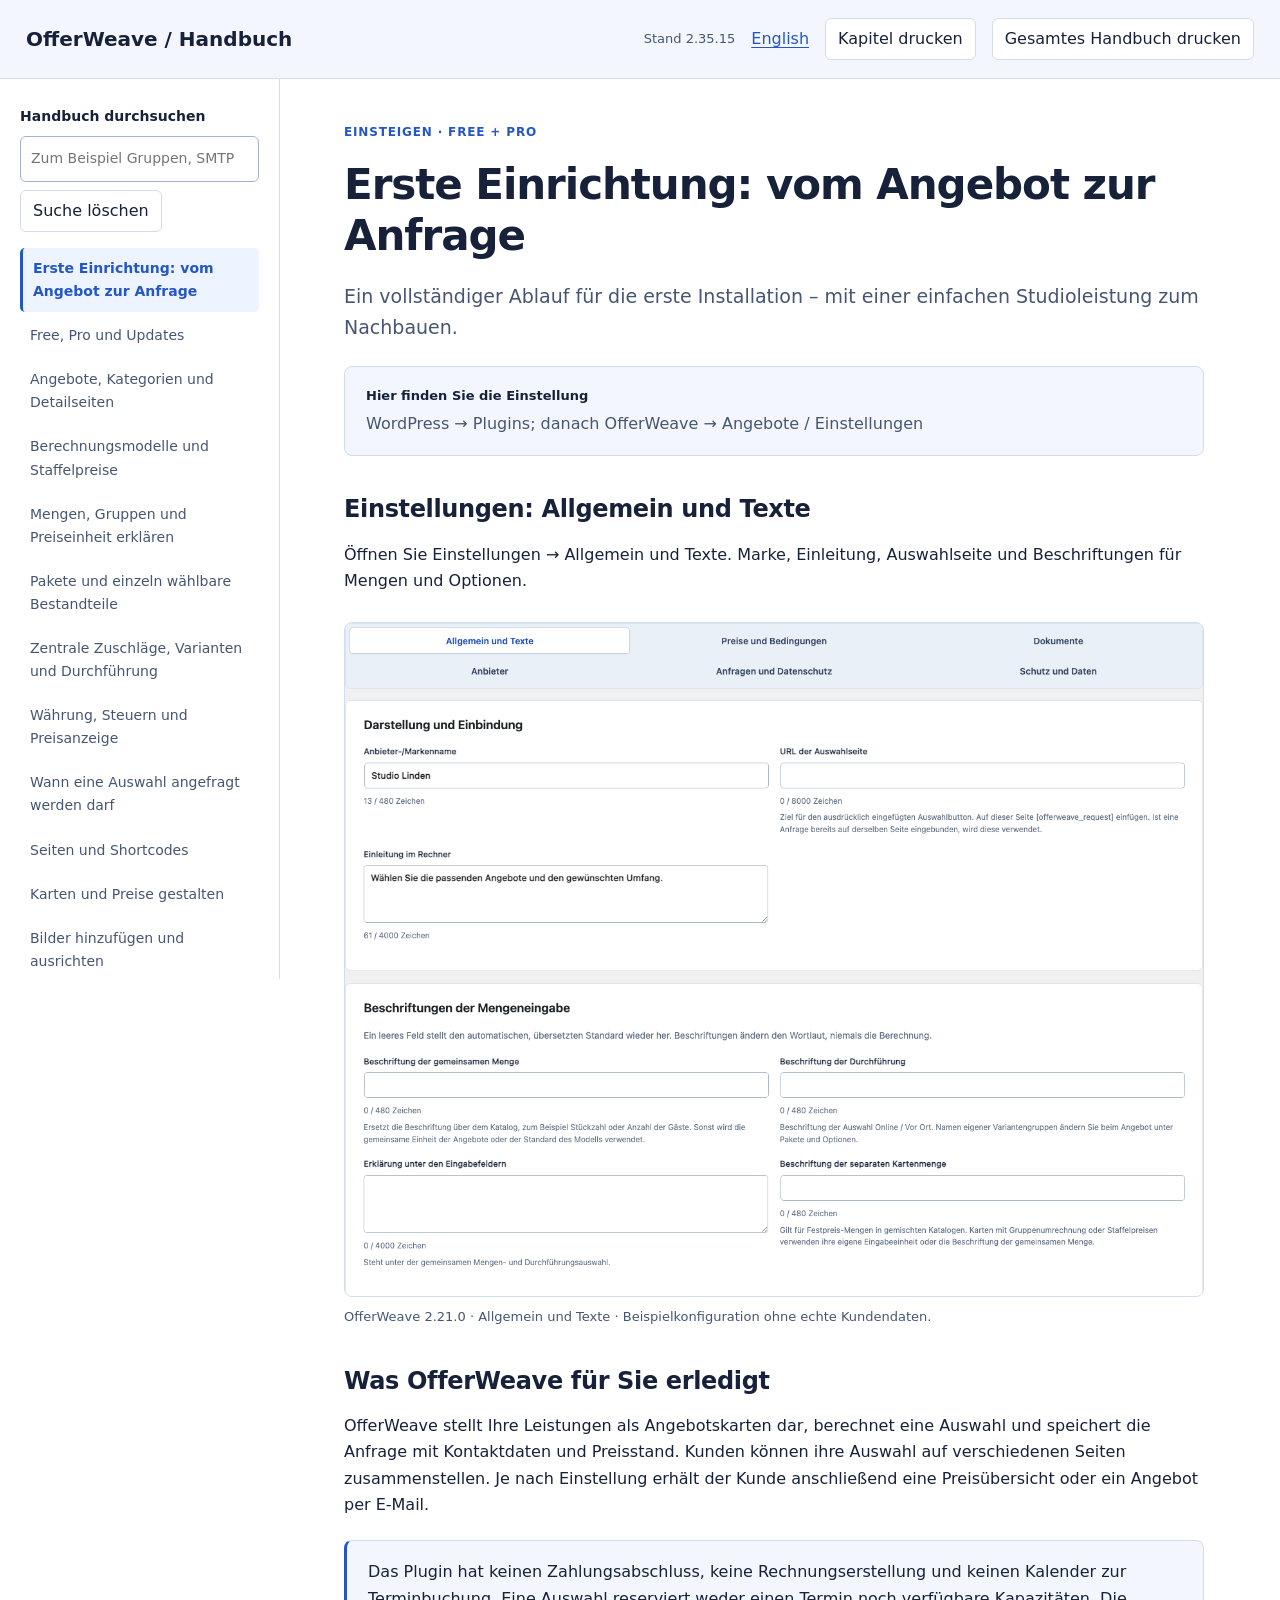
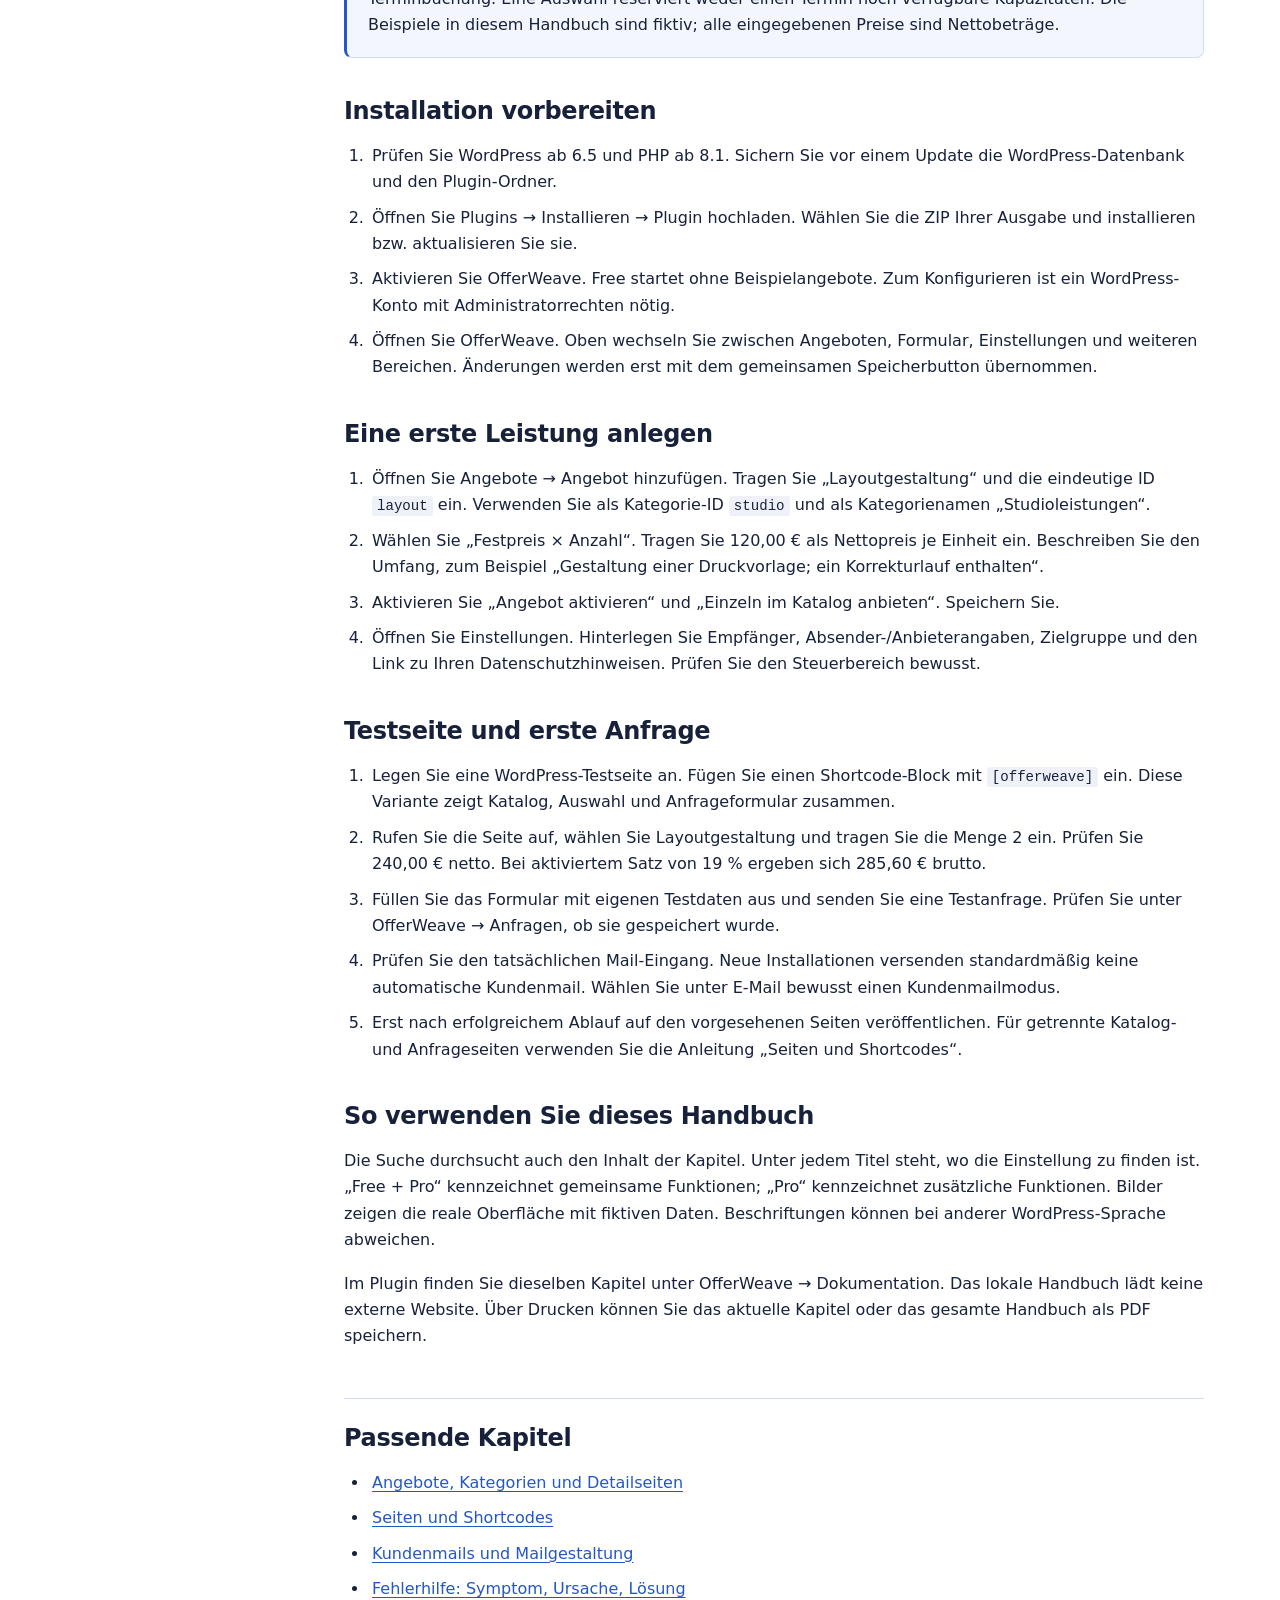
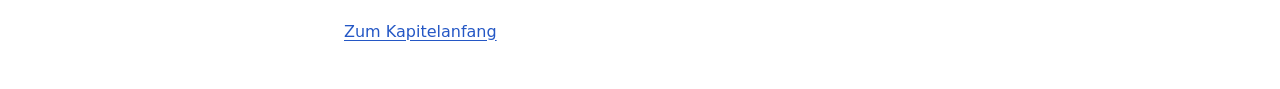
==== commit 72f12b0d: "Release 2.35.15: restore optional Freemius accounts in Free" ====
--- a/handbook/de/index.html
+++ b/handbook/de/index.html
@@ -1,4 +1,4 @@
-<!doctype html><html lang="de"><head><meta charset="utf-8"><meta name="viewport" content="width=device-width,initial-scale=1"><meta name="robots" content="noindex,nofollow"><title>OfferWeave · Handbuch</title><link rel="stylesheet" href="../manual.css?v=2.35.14"><script defer src="../manual.js?v=2.35.14"></script></head><body class="owm" data-hit-label="passende Kapitel"><a class="owm-skip" href="#reader">Zum Inhalt</a><header class="owm-header"><strong>OfferWeave / Handbuch</strong><span>Stand 2.35.14</span><a data-language href="../en/index.html" lang="en">English</a><button data-print hidden>Kapitel drucken</button><button data-print-all hidden>Gesamtes Handbuch drucken</button></header><div class="owm-layout"><aside class="owm-sidebar"><div data-search-area hidden><label for="manual-search">Handbuch durchsuchen</label><input type="search" id="manual-search" placeholder="Zum Beispiel Gruppen, SMTP oder Banner"><button data-clear>Suche löschen</button><p data-search-status role="status" aria-live="polite"></p></div><nav aria-label="Inhaltsverzeichnis"><a href="#start" data-topic="start">Erste Einrichtung: vom Angebot zur Anfrage</a><a href="#editions" data-topic="editions">Free, Pro und Updates</a><a href="#offers" data-topic="offers">Angebote, Kategorien und Detailseiten</a><a href="#pricing" data-topic="pricing">Berechnungsmodelle und Staffelpreise</a><a href="#groups" data-topic="groups">Mengen, Gruppen und Preiseinheit erklären</a><a href="#packages" data-topic="packages">Pakete und einzeln wählbare Bestandteile</a><a href="#variants" data-topic="variants">Zentrale Zuschläge, Varianten und Durchführung</a><a href="#taxes" data-topic="taxes">Währung, Steuern und Preisanzeige</a><a href="#selection-rules" data-topic="selection-rules">Wann eine Auswahl angefragt werden darf</a><a href="#shortcodes" data-topic="shortcodes">Seiten und Shortcodes</a><a href="#design" data-topic="design">Karten und Preise gestalten</a><a href="#images" data-topic="images">Bilder hinzufügen und ausrichten</a><a href="#promotions" data-topic="promotions">Sonderangebote, Aktionspreise und Banner</a><a href="#forms" data-topic="forms">Formular, Pflichtfelder und Spam-Schutz</a><a href="#email" data-topic="email">Kundenmails und Mailgestaltung</a><a href="#smtp" data-topic="smtp">Eigenes SMTP einrichten und Fehler finden</a><a href="#requests" data-topic="requests">Anfragen prüfen, bearbeiten und erneut senden</a><a href="#legal" data-topic="legal">Dokumenttyp, Anbieterangaben und Fristen</a><a href="#languages" data-topic="languages">Deutsch, Englisch und mehrsprachige Websites</a><a href="#transfer" data-topic="transfer">Import, Export und Websiteumzug</a><a href="#maintenance" data-topic="maintenance">Updates, Datensicherung und Aufbewahrung</a><a href="#troubleshooting" data-topic="troubleshooting">Fehlerhilfe: Symptom, Ursache, Lösung</a><a href="#reference" data-topic="reference">Einstellungsfinder und Abnahmecheck</a></nav><p data-empty hidden>Keine passenden Kapitel. Versuchen Sie einen anderen Begriff.</p></aside><main id="reader"><noscript><p>Ohne JavaScript werden alle Kapitel nacheinander angezeigt. Nutzen Sie die Suchfunktion Ihres Browsers.</p></noscript><article id="start" data-article tabindex="-1"><p class="owm-eyebrow">Einsteigen · Free + Pro</p><h1>Erste Einrichtung: vom Angebot zur Anfrage</h1><p class="owm-lead">Ein vollständiger Ablauf für die erste Installation – mit einer einfachen Studioleistung zum Nachbauen.</p><div class="owm-path"><strong>Hier finden Sie die Einstellung</strong><p>WordPress → Plugins; danach OfferWeave → Angebote / Einstellungen</p></div><section id="start--1"><h2>Einstellungen: Allgemein und Texte</h2><p>Öffnen Sie Einstellungen → Allgemein und Texte. Marke, Einleitung, Auswahlseite und Beschriftungen für Mengen und Optionen.</p><figure><a href="../images/settings-general-de.webp" target="_blank" rel="noopener" aria-label="Bild in voller Größe öffnen: Einstellungsnavigation mit geöffnetem Bereich Allgemein und Texte"><img src="../images/settings-general-de.webp" alt="Einstellungsnavigation mit geöffnetem Bereich Allgemein und Texte" loading="lazy" width="1334" height="1046"></a><figcaption>OfferWeave 2.21.0 · Allgemein und Texte · Beispielkonfiguration ohne echte Kundendaten.</figcaption></figure></section><section id="start--2"><h2>Was OfferWeave für Sie erledigt</h2><p>OfferWeave stellt Ihre Leistungen als Angebotskarten dar, berechnet eine Auswahl und speichert die Anfrage mit Kontaktdaten und Preisstand. Kunden können ihre Auswahl auf verschiedenen Seiten zusammenstellen. Je nach Einstellung erhält der Kunde anschließend eine Preisübersicht oder ein Angebot per E-Mail.</p><aside class="owm-note">Das Plugin hat keinen Zahlungsabschluss, keine Rechnungserstellung und keinen Kalender zur Terminbuchung. Eine Auswahl reserviert weder einen Termin noch verfügbare Kapazitäten. Die Beispiele in diesem Handbuch sind fiktiv; alle eingegebenen Preise sind Nettobeträge.</aside></section><section id="start--3"><h2>Installation vorbereiten</h2><ol><li>Prüfen Sie WordPress ab 6.5 und PHP ab 8.1. Sichern Sie vor einem Update die WordPress-Datenbank und den Plugin-Ordner.</li><li>Öffnen Sie Plugins → Installieren → Plugin hochladen. Wählen Sie die ZIP Ihrer Ausgabe und installieren bzw. aktualisieren Sie sie.</li><li>Aktivieren Sie OfferWeave. Free startet ohne Beispielangebote. Zum Konfigurieren ist ein WordPress-Konto mit Administratorrechten nötig.</li><li>Öffnen Sie OfferWeave. Oben wechseln Sie zwischen Angeboten, Formular, Einstellungen und weiteren Bereichen. Änderungen werden erst mit dem gemeinsamen Speicherbutton übernommen.</li></ol></section><section id="start--4"><h2>Eine erste Leistung anlegen</h2><ol><li>Öffnen Sie Angebote → Angebot hinzufügen. Tragen Sie „Layoutgestaltung“ und die eindeutige ID <code>layout</code> ein. Verwenden Sie als Kategorie-ID <code>studio</code> und als Kategorienamen „Studioleistungen“.</li><li>Wählen Sie „Festpreis × Anzahl“. Tragen Sie 120,00 € als Nettopreis je Einheit ein. Beschreiben Sie den Umfang, zum Beispiel „Gestaltung einer Druckvorlage; ein Korrekturlauf enthalten“.</li><li>Aktivieren Sie „Angebot aktivieren“ und „Einzeln im Katalog anbieten“. Speichern Sie.</li><li>Öffnen Sie Einstellungen. Hinterlegen Sie Empfänger, Absender-/Anbieterangaben, Zielgruppe und den Link zu Ihren Datenschutzhinweisen. Prüfen Sie den Steuerbereich bewusst.</li></ol></section><section id="start--5"><h2>Testseite und erste Anfrage</h2><ol><li>Legen Sie eine WordPress-Testseite an. Fügen Sie einen Shortcode-Block mit <code>[offerweave]</code> ein. Diese Variante zeigt Katalog, Auswahl und Anfrageformular zusammen.</li><li>Rufen Sie die Seite auf, wählen Sie Layoutgestaltung und tragen Sie die Menge 2 ein. Prüfen Sie 240,00 € netto. Bei aktiviertem Satz von 19 % ergeben sich 285,60 € brutto.</li><li>Füllen Sie das Formular mit eigenen Testdaten aus und senden Sie eine Testanfrage. Prüfen Sie unter OfferWeave → Anfragen, ob sie gespeichert wurde.</li><li>Prüfen Sie den tatsächlichen Mail-Eingang. Neue Installationen versenden standardmäßig keine automatische Kundenmail. Wählen Sie unter E-Mail bewusst einen Kundenmailmodus.</li><li>Erst nach erfolgreichem Ablauf auf den vorgesehenen Seiten veröffentlichen. Für getrennte Katalog- und Anfrageseiten verwenden Sie die Anleitung „Seiten und Shortcodes“.</li></ol></section><section id="start--6"><h2>So verwenden Sie dieses Handbuch</h2><p>Die Suche durchsucht auch den Inhalt der Kapitel. Unter jedem Titel steht, wo die Einstellung zu finden ist. „Free + Pro“ kennzeichnet gemeinsame Funktionen; „Pro“ kennzeichnet zusätzliche Funktionen. Bilder zeigen die reale Oberfläche mit fiktiven Daten. Beschriftungen können bei anderer WordPress-Sprache abweichen.</p><p>Im Plugin finden Sie dieselben Kapitel unter OfferWeave → Dokumentation. Das lokale Handbuch lädt keine externe Website. Über Drucken können Sie das aktuelle Kapitel oder das gesamte Handbuch als PDF speichern.</p></section><footer><h2>Passende Kapitel</h2><ul><li><a href="#offers">Angebote, Kategorien und Detailseiten</a></li><li><a href="#shortcodes">Seiten und Shortcodes</a></li><li><a href="#email">Kundenmails und Mailgestaltung</a></li><li><a href="#troubleshooting">Fehlerhilfe: Symptom, Ursache, Lösung</a></li></ul><a href="#start">Zum Kapitelanfang</a></footer></article><article id="editions" data-article tabindex="-1"><p class="owm-eyebrow">Einsteigen · Free + Pro</p><h1>Free, Pro und Updates</h1><p class="owm-lead">Funktionen der Ausgaben, Installation und Lizenzverwaltung.</p><div class="owm-path"><strong>Hier finden Sie die Einstellung</strong><p>OfferWeave → Free &amp; Pro</p></div><section id="editions--1"><h2>Die passende Ausgabe</h2><div class="owm-table" tabindex="0" role="region" aria-label="Bereich / Free / Pro"><table><thead><tr><th scope="col">Bereich</th><th scope="col">Free</th><th scope="col">Pro</th></tr></thead><tbody><tr><td>Angebote, Kategorien, Bilder und eigene Kurzinfo-Icons</td><td>Ja</td><td>Ja</td></tr><tr><td>Festpreis × Anzahl, einmalig oder monatlich</td><td>Ja</td><td>Ja</td></tr><tr><td>Katalog, Einzelkarte, Detailauswahl und Anfrage per Shortcode</td><td>Ja</td><td>Ja</td></tr><tr><td>Gemeinsame oder eigene Karteneingaben und Feldbeschriftungen</td><td>Ja</td><td>Ja</td></tr><tr><td>Akzentfarbe, Kartenhintergrund und Rundung</td><td>Ja</td><td>Ja</td></tr><tr><td>Eigene Anfragefelder und Spam-Schutz</td><td>Ja</td><td>Ja</td></tr><tr><td>Anfragen verwalten, exportieren und Standardmails senden</td><td>Ja</td><td>Ja</td></tr><tr><td>Globale Standardwährung</td><td>Ja</td><td>Ja</td></tr><tr><td>Weitere Währungen wie CHF, GBP, JPY und KWD</td><td>Ja</td><td>Ja</td></tr><tr><td>Steuern, Netto/Brutto und Anfragebedingungen</td><td>Ja</td><td>Ja</td></tr><tr><td>Deutsch/Englisch und Polylang-Anbindung</td><td>Ja</td><td>Ja</td></tr><tr><td>Konfiguration importieren und exportieren innerhalb der Ausgabe</td><td>Ja</td><td>Ja</td></tr><tr><td>Staffelpreise, Gruppen und Auswahlpakete</td><td>Nein</td><td>Ja</td></tr><tr><td>Varianten und Durchführung gemeinsam oder je Karte</td><td>Nein</td><td>Ja</td></tr><tr><td>Individuelle Zuschläge und Zusatzkosten</td><td>Nein</td><td>Ja</td></tr><tr><td>Eingaben per Shortcode frei platzieren</td><td>Nein</td><td>Ja</td></tr><tr><td>Befristete Aktionen und Aktionspreise</td><td>Nein</td><td>Ja</td></tr><tr><td>Aktionsbanner frei per Shortcode platzieren</td><td>Nein</td><td>Ja</td></tr><tr><td>Vollständiger Designer für Karten, Eingaben und Banner</td><td>Nein</td><td>Ja</td></tr><tr><td>Eigene Mailvorlagen und Mailgestaltung</td><td>Nein</td><td>Ja</td></tr><tr><td>Integrierter SMTP-Versand für OfferWeave</td><td>Nein</td><td>Ja</td></tr></tbody></table></div><figure><a href="../images/edition-features-de.webp" target="_blank" rel="noopener" aria-label="Bild in voller Größe öffnen: Funktionen in Free und Pro im Plugin vergleichen."><img src="../images/edition-features-de.webp" alt="Funktionen in Free und Pro im Plugin vergleichen." loading="lazy" width="1196" height="985"></a><figcaption>OfferWeave 2.35.0 · Funktionsvergleich in der tatsächlich installierten Free-Ausgabe.</figcaption></figure><p>Free ist nicht auf zwei Angebote beschränkt. Die gemeinsame technische Obergrenze beträgt 150 Angebote. Pro ergänzt Rechenmodelle und Gestaltung; ein monatlicher Angebotspreis ist keine Zahlungs- oder Abofunktion.</p><p>OfferWeave wird unter der Marke NovaPlug entwickelt und veröffentlicht. In beiden Ausgaben ist NovaPlug als Plugin-Autor angegeben.</p><p>Unter Design stehen in Free Akzentfarbe, Kartenfläche und Eckenrundung zur Verfügung. Alle unterstützten Standardwährungen können in Free und Pro unter Einstellungen gewählt werden.</p><figure><a href="../images/free-design-de.webp" target="_blank" rel="noopener" aria-label="Bild in voller Größe öffnen: Die drei Einstellungen der Free-Basisgestaltung."><img src="../images/free-design-de.webp" alt="Die drei Einstellungen der Free-Basisgestaltung." loading="lazy" width="1254" height="310"></a><figcaption>OfferWeave 2.35.0 · Basisgestaltung in einer lokalen WordPress-Installation.</figcaption></figure></section><section id="editions--2"><h2>Pro direkt aus dem Dashboard kaufen</h2><p>In Free öffnet „OfferWeave → Pro plans“ dieselbe Preisübersicht wie „Pro kaufen“ im Editor. „Pro kaufen“ öffnet die Preisübersicht für 1, 5 oder 25 Website-Registrierungen in einem neuen Tab. Die deutschen Jahrespreise betragen 69, 129 und 249 Euro inklusive 19 % MwSt. Der MwSt.-Hinweis steht direkt unter jedem Preis. Der Hinweis zur Anpassung an Ihr Rechnungsland im Checkout steht unter den Preiskarten. Wählen Sie „Zum Checkout“ beim gewünschten Paket. Ihr aktueller WordPress-Entwurf bleibt geöffnet.</p><figure><a href="../images/upgrade-de.webp" target="_blank" rel="noopener" aria-label="Bild in voller Größe öffnen: OfferWeave: eigene Pro-Preisübersicht mit drei deutschen Bruttopreisen und Checkout-Buttons."><img src="../images/upgrade-de.webp" alt="OfferWeave: eigene Pro-Preisübersicht mit drei deutschen Bruttopreisen und Checkout-Buttons." loading="lazy" width="1160" height="946"></a><figcaption>OfferWeave 2.35.9: Paketvergleich für 1, 5 oder 25 Website-Registrierungen mit deutschen Bruttopreisen.</figcaption></figure><p>Free enthält kein Freemius-SDK, benötigt kein Freemius-Konto und kontaktiert Freemius nicht im Hintergrund. „Mein Konto“ und die Checkout-Buttons öffnen die externen Freemius-Seiten erst nach Ihrem Klick. Ein Klick auf den Kaufbutton kauft noch nichts und speichert keine Konfiguration. Nach dem Kauf installieren Sie das Pro-Paket über WordPress und aktivieren dort die erhaltene Lizenz.</p></section><section id="editions--3"><h2>Installieren und wechseln</h2><ol><li>Sichern Sie Konfiguration und Datenbank. Installieren Sie die passende ZIP über WordPress → Plugins → Plugin hochladen.</li><li>Deaktivieren Sie eine bereits aktive OfferWeave-Ausgabe unter Plugins. Aktivieren Sie danach die gewünschte Ausgabe. Einstellungen und Anfragen bleiben erhalten. Bei Netzwerkaktivierung prüfen Sie auch die einzelnen Websites.</li><li>Prüfen Sie nach einem Wechsel Katalog, Detailseiten, Auswahl und Mails auf einer Testseite.</li></ol><aside class="owm-note">Beim Wechsel auf Free werden Pro-Angebote nicht zu Festpreis-Angeboten umgerechnet. Komplexe Angebote sind öffentlich nicht verfügbar; erweiterte Einstellungen bleiben gespeichert und sind gegen Änderungen geschützt. Einfache Angebote erscheinen ohne Pro-Aktionen und mit Basisgestaltung.</aside><aside class="owm-note">Beim Update auf 2.35.0 werden die bisherigen Einstellungen und Anfragen einmalig in die neuen internen Speicherbezeichnungen übernommen. Sichern Sie vor dem Update die Datenbank. Für einen Rückwechsel auf eine ältere Pluginversion ist eine dazu passende Datenbanksicherung erforderlich.</aside></section><section id="editions--4"><h2>Lizenz und Services</h2><p>Eine bezahlte Pro-Lizenz umfasst offizielle Updates, Downloads und Support für die gekaufte Laufzeit. Im Pro-Paket unter Free &amp; Pro sehen Sie Ihren Lizenzstatus und öffnen die Konto- und Lizenzverwaltung.</p><p>Das Deaktivieren einer Lizenz kündigt nicht automatisch das zugehörige Abonnement. Prüfen Sie bei ausstehender Zahlung oder falschem Produktkonto den Status in Ihrer Freemius-Kontoverwaltung.</p><figure><a href="../images/license-status-de.webp" target="_blank" rel="noopener" aria-label="Bild in voller Größe öffnen: Lizenzstatus und Konto verwalten."><img src="../images/license-status-de.webp" alt="Lizenzstatus und Konto verwalten." loading="lazy" width="1074" height="1181"></a><figcaption>OfferWeave 2.25.6 · Lokaler WordPress-Test mit Teststatus.</figcaption></figure></section><footer><h2>Passende Kapitel</h2><ul><li><a href="#start">Erste Einrichtung: vom Angebot zur Anfrage</a></li><li><a href="#maintenance">Updates, Datensicherung und Aufbewahrung</a></li><li><a href="#transfer">Import, Export und Websiteumzug</a></li></ul><a href="#editions">Zum Kapitelanfang</a></footer></article><article id="offers" data-article tabindex="-1"><p class="owm-eyebrow">Angebote aufbauen · Free + Pro</p><h1>Angebote, Kategorien und Detailseiten</h1><p class="owm-lead">Die grundlegenden Felder einer Karte – und der Unterschied zwischen aktiv und einzeln sichtbar.</p><div class="owm-path"><strong>Hier finden Sie die Einstellung</strong><p>OfferWeave → Angebote → Angebot wählen → vier Bereiche</p></div><section id="offers--1"><h2>Angebote finden</h2><p>Suche, Rollen-, Status- und Kategoriefilter bleiben oben in der Angebots-Seitenleiste stehen. Nur die gefilterten Angebotskarten darunter scrollen. Auch Trefferzahl, „Filter zurücksetzen“ und „Angebot hinzufügen“ sind jederzeit außerhalb der Trefferliste erreichbar. Beim Wechsel zwischen Angeboten bleiben Filter, offener Entwurf und Listenposition erhalten. Eine neue Filterung beginnt oben in der Trefferliste. Ein geöffneter Entwurf bleibt offen, auch wenn er nicht mehr zum Filter passt.</p><figure><a href="../images/offers-de.webp" target="_blank" rel="noopener" aria-label="Bild in voller Größe öffnen: Angebotsverwaltung mit feststehenden Suchfiltern und separat scrollbarer Trefferliste."><img src="../images/offers-de.webp" alt="Angebotsverwaltung mit feststehenden Suchfiltern und separat scrollbarer Trefferliste." loading="lazy" width="1334" height="950"></a><figcaption>OfferWeave 2.20.1 · Suche und Filter oben, scrollbare Angebote darunter.</figcaption></figure><p>Die Trefferliste lässt sich mit Mausrad oder Touch scrollen. Per Tab erreichen Sie den Listenbereich und seine Angebotsbuttons; Bild auf/ab scrollt die fokussierte Liste. Auf kleinen oder niedrigen Bildschirmen bleibt die Seitenleiste im normalen Seitenfluss, während die Trefferliste weiterhin separat scrollt.</p></section><section id="offers--2"><h2>Vier Bereiche statt eines langen Formulars</h2><ol><li>Inhalt und Darstellung: Name, Beschreibung, Kartentexte, Preiseinheit und Bild.</li><li>Preis und Menge: Berechnungsmodell, Preis, Mengenregeln, Einheiten und Entwurfsvorschau.</li><li>Pakete und Optionen: enthaltene Leistungen, separate Bestandteilpreise für zusammenstellbare Pakete, Varianten und Reisekosten.</li><li>Veröffentlichung: eindeutige ID, Kategorie, Sichtbarkeit, Detailadresse und Shortcodes.</li></ol></section><section id="offers--3"><h2>Kurzinfos mit eigenen Icons</h2><p>Unter Angebote → Inhalt und Darstellung → Kurzinfos pflegen Sie bis zu vier Einträge mit eigenen Bilddateien. Jede Zeile hat ein Textfeld, eine kleine Bildvorschau und „Wählen / hochladen“. Es gibt keine vorgegebene Icon-Liste. Neue Zeilen starten ohne Icon; dann erscheint nur der Text. Auch in Free verfügbar.</p><p>Die Kurzinfos verteilen sich automatisch über die verfügbare Innenbreite der Karte. Icon und Beschriftung bleiben jeweils als Gruppe zusammen. Vorhandene Rand- und Mindestabstände bleiben erhalten. Bei wenig Platz wechseln ganze Gruppen in eine neue Zeile; lange Texte können innerhalb der Gruppe umbrechen. Ein einzelner Eintrag bleibt links ausgerichtet. Das gilt für alle Kartenlayouts und die Vorschau; eine zusätzliche Einstellung ist nicht nötig.</p><figure><a href="../images/fact-spacing-de.webp" target="_blank" rel="noopener" aria-label="Bild in voller Größe öffnen: Angebotskarte mit drei über die Innenbreite verteilten Kurzinfos; Icon und Beschriftung bleiben zusammen."><img src="../images/fact-spacing-de.webp" alt="Angebotskarte mit drei über die Innenbreite verteilten Kurzinfos; Icon und Beschriftung bleiben zusammen." loading="lazy" width="628" height="590"></a><figcaption>OfferWeave 2.29.1: Gleichmäßige Abstände zwischen den Kurzinfo-Gruppen, mit den bestehenden Kartenrändern.</figcaption></figure><figure><a href="../images/fact-icons-de.webp" target="_blank" rel="noopener" aria-label="Bild in voller Größe öffnen: Gleichmäßig ausgerichtete Kurzinfos mit einem kleinen Entfernen-Kreuz über jeder zugeordneten Icon-Vorschau."><img src="../images/fact-icons-de.webp" alt="Gleichmäßig ausgerichtete Kurzinfos mit einem kleinen Entfernen-Kreuz über jeder zugeordneten Icon-Vorschau." loading="lazy" width="946" height="734"></a><figcaption>OfferWeave 2.16.2: Beschriftungen oben; Textfeld, Vorschau und Buttons auf einer Höhe. Das kleine × über dem Icon entfernt nur das Bild.</figcaption></figure><ol><li>„Kurzinfo hinzufügen“ anklicken und Text eingeben. Pro Zeile sind bis zu 480 Zeichen möglich; kurze Angaben bleiben leichter lesbar.</li><li>„Wählen / hochladen“ öffnet die WordPress-Mediathek. Dort unter „Dateien hochladen“ ein eigenes Bild hinzufügen oder unter „Mediathek“ ein vorhandenes Bild auswählen. Mit „Dieses Icon verwenden“ bestätigen.</li><li>Das kleine × direkt über der Icon-Vorschau entfernt nur die Bildzuordnung (Tooltip „Icon entfernen“). Die Datei bleibt in der Mediathek. Die Pfeile rechts verschieben Text, Icon und Übersetzungen gemeinsam; das rechte × neben den Pfeilen entfernt die ganze Kurzinfo.</li><li>Speichern veröffentlicht die Änderung. Die gleichen eigenen Icons erscheinen in allen Kartenlayouts und der Designer-Vorschau. Duplizieren übernimmt die Zuordnungen.</li></ol><p>Geeignet sind kleine, möglichst quadratische PNG-, WebP-, JPEG-, GIF- oder AVIF-Dateien; transparente PNGs eignen sich für freistehende Icons. Die Anzeige erhält die Proportionen. SVGs aus der Mediathek werden ebenfalls unterstützt; neue SVG-Uploads müssen in WordPress freigegeben sein. Icons neben dem zugehörigen Text werden für Bildschirmleser als dekorativ behandelt.</p><p>Export/Import übernimmt die Bildadressen, keine Bilddateien oder fremden Mediathek-IDs. Solange die ursprünglichen Adressen erreichbar sind, bleiben die Icons sichtbar. Für einen vollständigen Umzug die Dateien in die Mediathek der Zielwebsite übertragen und dort neu zuordnen. Ein fehlendes Bild kann erneut gewählt oder entfernt werden.</p><p>Seit Version 2.16.1 entfallen die bisherigen vorgegebenen Kurzinfo-Symbole. Texte und Reihenfolge bleiben erhalten; wählen Sie für gewünschte Icons eigene Bilddateien aus. Andere Kartensymbole werden dadurch nicht geändert.</p></section><section id="offers--4"><h2>Anlegen und Speichern</h2><p>„Angebot hinzufügen“ bietet passende Startpunkte. Das Einzelangebot startet mit Festpreis × Anzahl; die beiden Paket-Startpunkte stehen in Pro bereit. Anschließend bearbeiten Sie die vorhandenen Regeln. Abbrechen legt nichts an. Der Bereichswechsel speichert nichts: Erst der Speicherbutton übernimmt die Konfiguration.</p><aside class="owm-note">Die Rolle beschreibt die Zusammenstellung. Das Berechnungsmodell beschreibt, wie der Preis entsteht. „Modul“ ist kein eigener Angebotstyp. Ein enthaltenes Einzelangebot behält seine eigene Berechnung.</aside></section><section id="offers--5"><h2>Katalog und Detailseite</h2><p>Unter Veröffentlichung aktivieren Sie die eigene Katalogkarte und tragen bei Bedarf die Detail-URL ein. Auf der Detailseite setzen Sie <code>[offerweave_add id=&quot;layout&quot;]</code> ein. Die ID bleibt unabhängig von der Reihenfolge. Kataloge erscheinen mit <code>[offerweave_catalog category=&quot;studio&quot;]</code>; die Auswahl setzen Sie separat mit <code>[offerweave_selection]</code>.</p></section><section id="offers--6"><h2>Gelber Hinweis bei gemischten Kategorien</h2><p>Eine Kategorie kann weiterhin verschiedene Berechnungsmodelle enthalten. Sind aktive, einzeln im Katalog sichtbare Angebote unterschiedlich berechnet, erscheint oben im Angebotseditor ein gelber Hinweis. Er verhindert das Speichern nicht und ändert keine Preise.</p><p>Öffnen Sie „Angebote und Preisregeln prüfen“. Unter jedem Modell stehen die betroffenen Angebote. Ein Klick öffnet direkt deren Preisregel. Deaktivierte Angebote und reine Paketbestandteile werden beim Vergleich nicht berücksichtigt. Der Hinweis reagiert bereits auf Änderungen im Entwurf.</p><figure><a href="../images/category-models-de.webp" target="_blank" rel="noopener" aria-label="Bild in voller Größe öffnen: Gelber Hinweis im Angebotseditor mit getrennten Listen für Festpreis × Anzahl und Gruppenumrechnung."><img src="../images/category-models-de.webp" alt="Gelber Hinweis im Angebotseditor mit getrennten Listen für Festpreis × Anzahl und Gruppenumrechnung." loading="lazy" width="1034" height="556"></a><figcaption>OfferWeave 2.22.2 · reale lokale Oberfläche mit fiktiven Studioleistungen: Preisregeln prüfen, ohne das Speichern zu sperren.</figcaption></figure><p>Für eine durchgängig gemeinsame Menge verwenden Sie passende, einheitliche Modelle in der Kategorie. Die Durchführung wird auch bei gemischten Modellen gemeinsam gewählt. Prüfen Sie jedes Angebot unter Preis und Menge und stellen Sie dessen eigene Gruppengröße bzw. Staffel ein. Kategorien sind keine gemeinsame Preisregel: Ein Modellwechsel wird niemals automatisch auf andere Angebote oder Paketbestandteile übertragen.</p><p>Unter Einstellungen → Allgemein und Texte können Sie stattdessen „Je Angebotskarte getrennt“ wählen. Dann sind Menge und Durchführung je Karte unabhängig und der gemeinsame Block entfällt – auch bei gleichem Preismodell.</p></section><section id="offers--7"><h2>Hinweise und Bestätigungen</h2><p>OfferWeave zeigt Hinweise und Bestätigungen in eigenen Dialogfenstern. Lesen Sie die Meldung und schließen Sie einen Hinweis mit „Verstanden“, dem X oder Escape. Bei Bestätigungen können Sie mit „Abbrechen“, X oder Escape ohne Änderung zurückkehren. Eine Aktion wird erst mit der beschrifteten Aktionsschaltfläche ausgeführt.</p><figure><a href="../images/dialog-warning-de.webp" target="_blank" rel="noopener" aria-label="Bild in voller Größe öffnen: OfferWeave-Hinweis zum gesperrten Wechsel eines Preismodells mit zugeordneten Paketbestandteilen."><img src="../images/dialog-warning-de.webp" alt="OfferWeave-Hinweis zum gesperrten Wechsel eines Preismodells mit zugeordneten Paketbestandteilen." loading="lazy" width="1420" height="1050"></a><figcaption>OfferWeave 2.35.4 · Das bisherige Modell und die Paketbestandteile bleiben erhalten.</figcaption></figure><p>Sind einem Paket Bestandteile zugeordnet, entfernen Sie diese ausdrücklich im Bereich „Pakete und Optionen“, bevor Sie zu einem Preismodell ohne Bestandteile wechseln. Das Schließen des Hinweises entfernt keine Zuordnung.</p><figure><a href="../images/dialog-confirm-de.webp" target="_blank" rel="noopener" aria-label="Bild in voller Größe öffnen: Bestätigung zum Entfernen eines Angebots mit Abbrechen und Angebot entfernen."><img src="../images/dialog-confirm-de.webp" alt="Bestätigung zum Entfernen eines Angebots mit Abbrechen und Angebot entfernen." loading="lazy" width="1420" height="1050"></a><figcaption>OfferWeave 2.35.4 · Abbrechen ist zunächst fokussiert; die Entfernung braucht eine Bestätigung.</figcaption></figure><p>Beim Neuladen, Schließen oder Verlassen einer Seite mit ungespeicherten Änderungen kann weiterhin eine Browsermeldung erscheinen. Deren Text und Gestaltung bestimmt der Browser. Dieser Schutz vor Datenverlust bleibt bestehen.</p></section><section id="offers--8"><h2>Fehlendes Auswahlpaket in Pro auflösen</h2><p>Eine ältere gespeicherte Zuordnung kann auf ein Auswahlpaket verweisen, das nicht mehr vorhanden ist. Pro zeigt dessen ID unter Angebote → gewünschtes Angebot → Preis und Menge → Berechnung und Eingabe. Der Hinweis allein ändert keine Daten.</p><figure><a href="../images/offer-missing-parent-de.webp" target="_blank" rel="noopener" aria-label="Bild in voller Größe öffnen: Pro zeigt die ID eines fehlenden Auswahlpakets und die Schaltfläche Unabhängig konfigurieren."><img src="../images/offer-missing-parent-de.webp" alt="Pro zeigt die ID eines fehlenden Auswahlpakets und die Schaltfläche Unabhängig konfigurieren." loading="lazy" width="934" height="485"></a><figcaption>OfferWeave 2.35.5 · Tatsächliche Pro-Oberfläche mit fiktiver Studioleistung.</figcaption></figure><ol><li>Prüfen Sie die angezeigte Paket-ID und die eigenen Preise, Gruppengrößen und Optionen dieses Angebots.</li><li>Klicken Sie auf „Unabhängig konfigurieren“, wenn das Angebot seine vorhandenen eigenen Einstellungen verwenden soll. Nur der Verweis auf das fehlende Paket wird entfernt; Preise und Varianten bleiben erhalten.</li><li>Prüfen Sie die Preisberechnung und klicken Sie auf „Änderungen speichern“. Verbleibende ungültige Zuordnungen werden weiterhin beim Speichern gemeldet.</li></ol><aside class="owm-note">In Free bleibt die normale Bearbeitung der Free-Angebote möglich; gespeicherte Pro-Daten bleiben erhalten. Eine fehlende Pro-Zuordnung wird beim Editionswechsel nicht stillschweigend entfernt. Sie können sie bei der nächsten Nutzung von Pro bewusst korrigieren.</aside></section><footer><h2>Passende Kapitel</h2><ul><li><a href="#pricing">Berechnungsmodelle und Staffelpreise</a></li><li><a href="#groups">Mengen, Gruppen und Preiseinheit erklären</a></li><li><a href="#images">Bilder hinzufügen und ausrichten</a></li><li><a href="#shortcodes">Seiten und Shortcodes</a></li></ul><a href="#offers">Zum Kapitelanfang</a></footer></article><article id="pricing" data-article tabindex="-1"><p class="owm-eyebrow">Preise berechnen · Pro</p><h1>Berechnungsmodelle und Staffelpreise</h1><p class="owm-lead">Das richtige Modell auswählen und die Preisformel anhand konkreter Werte prüfen. Festpreise gibt es auch in Free.</p><div class="owm-path"><strong>Hier finden Sie die Einstellung</strong><p>OfferWeave → Angebote → Preis und Menge</p></div><section id="pricing--1"><h2>Das passende Modell</h2><p>Festpreis × Anzahl multipliziert den Grundpreis mit der bestellten Stückzahl. Gruppenberechnung teilt die eingegebene Gesamtmenge durch die Gruppengröße und rundet auf. Staffelpreise wählen den Grundpreis zur Menge; zusätzliche Einheiten werden anhand der eingestellten Zuschlagsbereiche berechnet. Zusammenstellbare Pakete addieren ausschließlich die im Paket gespeicherten Bestandteilpreise und wenden darauf die Paketbasis Anzahl oder Gruppen an.</p></section><section id="pricing--2"><h2>Staffeln einrichten</h2><p>Grenzen müssen über alle Staffeln und Zuschlagsbereiche streng ansteigen. Beispiel Druckauflage: bis 100 Exemplare 600 €; bis 200 jeweils 3 € zusätzlich. 150 Exemplare kosten dann 750 € netto. Monatliche Angebote verwenden monatliche Beträge. Oberhalb „Automatisch berechnen bis“ bleibt der Preis offen.</p><figure><a href="../images/tiers-de.webp" target="_blank" rel="noopener" aria-label="Bild in voller Größe öffnen: Staffelpreise mit Grundpreis und Zuschlagsbereich."><img src="../images/tiers-de.webp" alt="Staffelpreise mit Grundpreis und Zuschlagsbereich." loading="lazy" width="1034" height="571"></a><figcaption>Staffelpreise mit Grundpreis und Zuschlagsbereich.</figcaption></figure></section><section id="pricing--3"><h2>Den Entwurf berechnen</h2><ol><li>Unter Preis und Menge zu „Berechnung testen“ wechseln. Die Vorschau verwendet die ungespeicherten Einstellungen.</li><li>Menge sowie gegebenenfalls Bestandteile, Varianten und Reiseangaben wählen. „Entwurf berechnen“ zeigt dieselbe Berechnung wie der Kundenbereich.</li><li>Prüfen Sie eine normale Menge, die letzte Menge einer Gruppe/Staffel und die erste Menge darüber. Bei 20 Einheiten pro Gruppe ergeben 21 Einheiten zwei Gruppen.</li><li>Netto, Steuern, Brutto, Laufzeiten und offene Kosten werden angezeigt. Hinweise zu Anfragebedingungen beziehen sich auf diese Position; weitere Positionen können die Anfrage freigeben.</li></ol><figure><a href="../images/price-preview-de.webp" target="_blank" rel="noopener" aria-label="Bild in voller Größe öffnen: Preisvorschau eines Entwurfs mit zwei berechneten Gruppen."><img src="../images/price-preview-de.webp" alt="Preisvorschau eines Entwurfs mit zwei berechneten Gruppen." loading="lazy" width="1034" height="619"></a><figcaption>Preisvorschau eines Entwurfs mit zwei berechneten Gruppen.</figcaption></figure><aside class="owm-note">Die Vorschau speichert keine Anfrage und sendet keine Mail. Nach einer Änderung verschwindet das veraltete Ergebnis. Ungültige Konfigurationen müssen vor der Berechnung korrigiert werden.</aside></section><section id="pricing--4"><h2>Mengen bei einheitlichen und gemischten Kategorien</h2><p>Verwenden alle sichtbaren Angebote dasselbe Berechnungsmodell, bleibt die gemeinsame Menge oberhalb der Karten. Treffen Festpreis × Anzahl, Gruppenumrechnung oder Staffelpreise aufeinander, erhält jede Karte ihre eigene Menge vor dem Preis. Die Durchführung bleibt als gemeinsame Auswahl oberhalb der Karten. Sie gilt für alle Angebote mit einer Durchführungsregel; die Mengen bleiben unabhängig. Eigene Zusatzvarianten stehen weiterhin in der jeweiligen Karte.</p><p>Beispiel: Ein Studiotermin kostet 200 € je Gruppe mit höchstens 10 Gästen, ohne Rabatt für weitere Gruppen. Tragen Sie in seiner Karte 30 Gäste ein: Der Preis beträgt 600 €. Eine Layoutgestaltung für 120 € je Vorlage startet mit Anzahl 1. Stellen Sie in dieser Karte Anzahl 2 ein: Sie kostet 240 €, während der Studiotermin weiterhin 600 € kostet.</p><figure><a href="../images/mixed-catalog-de.webp" target="_blank" rel="noopener" aria-label="Bild in voller Größe öffnen: Gemischter Katalog: gemeinsame Terminart oberhalb der Karten, eigene Vorlagenanzahl und Gästezahl direkt beim jeweiligen Angebot."><img src="../images/mixed-catalog-de.webp" alt="Gemischter Katalog: gemeinsame Terminart oberhalb der Karten, eigene Vorlagenanzahl und Gästezahl direkt beim jeweiligen Angebot." loading="lazy" width="1340" height="786"></a><figcaption>OfferWeave 2.26.2 · echte Katalogberechnung: 30 Gäste und 2 Druckvorlagen; Preise und Mengen bleiben unabhängig. Die eigenen Mengenfelder stehen kompakt unter dem jeweiligen Preis.</figcaption></figure><p>Festpreis-Karten starten mit Anzahl 1. Gruppen- und Staffelangebote verwenden jeweils ihre eigene Standardmenge und Eingabeeinheit. Eine ungültige Kartenmenge sperrt nur dieses Angebot. Beim Hinzufügen werden dessen Menge, Optionen und gegebenenfalls Reisekosten übernommen. Paket- und Modulregeln beeinflussen sich weiterhin nicht. Der gelbe Hinweis bleibt ausschließlich im Adminbereich unter Angebote.</p><p>Eine gemeinsame Auswahl „Vor Ort“ verwendet die eigenen Aufpreise und Varianten jedes Angebots. Bietet ein Angebot mehrere Varianten derselben Durchführung, wählen Sie die zusätzliche Durchführungsvariante an seiner Karte. Nicht verfügbare Angebote lassen sich für diese Durchführung nicht hinzufügen. Reiseangaben bleiben je Karte; bereits hinzugefügte Auswahlpositionen werden durch einen späteren Wechsel nicht verändert.</p></section><section id="pricing--5"><h2>Laufzeit, Gesamtkosten und eigene Preishinweise</h2><p>Unter Angebote → Preis und Menge → Abrechnung finden Sie bei monatlichen Angeboten die Vertragslaufzeit und die Checkbox „Gesamtkosten für die Vertragslaufzeit anzeigen“. Schalten Sie diese aus, wenn nur Monatspreis und Laufzeit auf der Karte stehen sollen. Die Einstellung gilt für Kategorie- und Einzelkarten, die Design-Vorschau und den Auswahlblock [offerweave_add]. In Free und Pro verfügbar.</p><figure><a href="../images/term-display-de.webp" target="_blank" rel="noopener" aria-label="Bild in voller Größe öffnen: Abrechnung eines monatlichen Angebots mit eigenem Laufzeittext und ausgeschalteten Gesamtkosten"><img src="../images/term-display-de.webp" alt="Abrechnung eines monatlichen Angebots mit eigenem Laufzeittext und ausgeschalteten Gesamtkosten" loading="lazy" width="974" height="526"></a><figcaption>OfferWeave 2.30.0: Laufzeittexte und Gesamtkosten je Angebot einstellen.</figcaption></figure><p>Der bisherige Text „12 Monate Laufzeit“ wird aus der Vertragsdauer erzeugt. Im Feld „Text zur Vertragslaufzeit“ können Sie ihn ersetzen, etwa durch „Mindestlaufzeit: {months} Monate“. {months} wird automatisch mit der aktuellen Vertragsdauer ersetzt. Leer verwendet wieder den Standardtext.</p><p>Die bisherige Gesamtkostenzeile besteht aus dem berechneten Monatsbetrag mal Vertragsdauer und dem Text „für die gesamte Laufzeit“. Über „Text hinter den Gesamtkosten“ bestimmen Sie den Zusatz selbst. Der Betrag bleibt berechnet und passt sich an Mengen, Optionen und Aktionen an. Beim Ausblenden bleiben eigene Texte gespeichert; auch ein Wechsel zur einmaligen Abrechnung löscht sie nicht.</p><p>Andere Begleittexte stammen aus Angebote → Inhalt und Darstellung → Zusätzlicher Preishinweis. Dort ändern oder entfernen Sie etwa den Text zu einem einmaligen Projekt. Leeren blendet diesen Zusatz aus.</p><p>Diese Einstellungen betreffen die Darstellung vor der Auswahl. Vertragsdauer, Berechnung, vollständige Anfrageübersicht und E-Mails bleiben unverändert. Der Steuerhinweis steht weiterhin unmittelbar unter dem Preis. Eigene Texte können im bestehenden Übersetzungseditor übersetzt werden.</p></section><footer><h2>Passende Kapitel</h2><ul><li><a href="#groups">Mengen, Gruppen und Preiseinheit erklären</a></li><li><a href="#packages">Pakete und einzeln wählbare Bestandteile</a></li><li><a href="#variants">Zentrale Zuschläge, Varianten und Durchführung</a></li><li><a href="#taxes">Währung, Steuern und Preisanzeige</a></li></ul><a href="#pricing">Zum Kapitelanfang</a></footer></article><article id="groups" data-article tabindex="-1"><p class="owm-eyebrow">Preise berechnen · Pro</p><h1>Mengen, Gruppen und Preiseinheit erklären</h1><p class="owm-lead">Aus einer Gesamtmenge automatisch Gruppen berechnen und die Regel verständlich auf jeder Karte anzeigen.</p><div class="owm-path"><strong>Hier finden Sie die Einstellung</strong><p>OfferWeave → Angebote → Preis und Menge → Gruppen / Bezeichnungen der Einheiten</p></div><section id="groups--1"><h2>Eingabe und Abrechnung unterscheiden</h2><p>Der Kunde gibt die Gesamtmenge ein, zum Beispiel 25 Personen. Bei 20 Personen pro Gruppe berechnet das Angebot zwei Gruppen. Die Preiseinheit auf der Karte ist nur eine Beschriftung. Sie aktiviert keine Gruppenberechnung.</p></section><section id="groups--2"><h2>Gruppen einstellen</h2><p>Wählen Sie das betreffende Einzelangebot oder Paket. Unter Preis und Menge wählen Sie die Gruppenberechnung, tragen Grundpreis und Einheiten pro Gruppe ein und legen den Nachlass für zusätzliche gleiche Gruppen fest. Beispiel: 300 € für die erste Gruppe; 20 % Nachlass auf weitere Gruppen ergibt bei zwei Gruppen 540 € netto. Varianten und Reiseangaben des Angebots kommen nach ihren eigenen Regeln hinzu.</p><figure><a href="../images/groups-de.webp" target="_blank" rel="noopener" aria-label="Bild in voller Größe öffnen: Eigene Gruppengröße und Preisregel am gewählten Angebot."><img src="../images/groups-de.webp" alt="Eigene Gruppengröße und Preisregel am gewählten Angebot." loading="lazy" width="1034" height="457"></a><figcaption>Eigene Gruppengröße und Preisregel am gewählten Angebot.</figcaption></figure></section><section id="groups--3"><h2>Eigene Begriffe verwenden</h2><p>Öffnen Sie „Bezeichnungen der Einheiten“ unter Preis und Menge. Pflegen Sie Einzahl und Mehrzahl für die Eingabe sowie bei Gruppen für die Abrechnung: zum Beispiel „Bild/Bilder“ und „Serie/Serien“. Leere Felder behalten die Standardbegriffe. Die Bezeichnungen sind übersetzbar und ändern keine Zahlen oder Preisregeln.</p><figure><a href="../images/units-de.webp" target="_blank" rel="noopener" aria-label="Bild in voller Größe öffnen: Optionale eigene Namen für Eingabe- und Gruppeneinheiten."><img src="../images/units-de.webp" alt="Optionale eigene Namen für Eingabe- und Gruppeneinheiten." loading="lazy" width="1034" height="423"></a><figcaption>Optionale eigene Namen für Eingabe- und Gruppeneinheiten.</figcaption></figure></section><section id="groups--4"><h2>Erklärung auf der Karte</h2><p>Unter Inhalt und Darstellung aktivieren Sie „Preiseinheit erklären“. Ohne eigenen Erklärungstext zeigen gruppierte Angebote die tatsächliche Umrechnung und Staffelpreise ihren berechneten Umfang. Bei Festpreis × Anzahl entfällt eine zusätzliche Mengenwiederholung; die Menge steht bereits am Eingabefeld. Eigener Text kann <code>{participants}</code>, <code>{groups}</code>, <code>{group_size}</code> und <code>{quantity}</code> enthalten, etwa „Ein Karton enthält 12 Flaschen“. Die Platzhalter bleiben technisch gleich, auch wenn Sie sichtbare Einheiten umbenennen. Jedes Einzelangebot und jedes Paket verwendet seine eigenen Einstellungen.</p><figure><a href="../images/unit-explanation-de.webp" target="_blank" rel="noopener" aria-label="Bild in voller Größe öffnen: Einstellungsbereich für Preiseinheit und optionalen Erklärungstext."><img src="../images/unit-explanation-de.webp" alt="Einstellungsbereich für Preiseinheit und optionalen Erklärungstext." loading="lazy" width="399" height="483"></a><figcaption>OfferWeave 2.15.2: Ein leeres Erklärungsfeld erzeugt bei Festpreis × Anzahl keine doppelte Mengenzeile. Eigene Texte bleiben möglich.</figcaption></figure></section><section id="groups--5"><h2>Beschriftungen zentral ändern</h2><p>Unter Einstellungen → Allgemein und Texte → Beschriftungen der Mengeneingabe finden Sie vier Textfelder. Die Funktionen sind auch in Free verfügbar; Gruppenumrechnung, Staffelpreise und eigene Varianten setzen Pro voraus.</p><div class="owm-table" tabindex="0" role="region" aria-label="Feld / Wirkung"><table><thead><tr><th scope="col">Feld</th><th scope="col">Wirkung</th></tr></thead><tbody><tr><td>Beschriftung der gemeinsamen Menge</td><td>Ersetzt die Überschrift der oberen Zahleneingabe, zum Beispiel „Stückzahl“, „Anzahl der Gäste“ oder „Anzahl der Teilnehmer“.</td></tr><tr><td>Beschriftung der Durchführung</td><td>Ersetzt „Durchführung“ am eingebauten Online-/Vor-Ort-Feld, zum Beispiel durch „Terminart“. Eigene Variantengruppen behalten ihren jeweils eingestellten Namen.</td></tr><tr><td>Erklärung unter den Eingabefeldern</td><td>Steht unter den gemeinsamen Feldern. Formulieren Sie, was die Eingabe zählt.</td></tr><tr><td>Beschriftung der separaten Kartenmenge</td><td>Wird bei Festpreis-Karten in gemischten Ansichten verwendet. Eine eigene Eingabeeinheit des Angebots wird in Klammern ergänzt.</td></tr></tbody></table></div><figure><a href="../images/control-labels-de.webp" target="_blank" rel="noopener" aria-label="Bild in voller Größe öffnen: Einstellungsbereich mit vier frei bearbeitbaren Beschriftungen für Menge, Durchführung und Erklärung."><img src="../images/control-labels-de.webp" alt="Einstellungsbereich mit vier frei bearbeitbaren Beschriftungen für Menge, Durchführung und Erklärung." loading="lazy" width="1334" height="488"></a><figcaption>OfferWeave 2.22.2 · Beschriftungen für ein fiktives Studio. Leere Felder stellen automatisch die Standardtexte wieder her.</figcaption></figure><p>Die gemeinsame Eingabe verwendet Ihre globale Beschriftung oder die gemeinsame Eingabeeinheit. Auf lokalen Gruppen- und Staffelkarten hat die eigene Eingabeeinheit Vorrang; fehlt sie, gilt die gemeinsame Beschriftung bzw. der Modellstandard. Festpreis-Karten verwenden die separate Kartenbeschriftung mit ihrer Einheit. Die Erklärung unter den gemeinsamen Feldern wird nicht in jede Karte kopiert. Beim Bearbeiten einer ausgewählten Position gilt weiterhin deren eigene Einheit.</p><p>Für einen anderen Begriff in Gruppenumrechnung und Erläuterungen stellen Sie weiterhin Eingabeeinheit und Gruppeneinheit direkt beim Angebot unter Preis und Menge ein. Eine geänderte Beschriftung rechnet nicht anders: „Stückzahl“ ist nur Text. Leeren Sie ein globales Feld und speichern Sie, um zum übersetzten Standard zurückzukehren. Eigene Texte übersetzen Sie im Bereich Sprachen; Import und Export enthalten diese Einstellungen.</p></section><footer><h2>Passende Kapitel</h2><ul><li><a href="#pricing">Berechnungsmodelle und Staffelpreise</a></li><li><a href="#packages">Pakete und einzeln wählbare Bestandteile</a></li><li><a href="#selection-rules">Wann eine Auswahl angefragt werden darf</a></li></ul><a href="#groups">Zum Kapitelanfang</a></footer></article><article id="packages" data-article tabindex="-1"><p class="owm-eyebrow">Angebote aufbauen · Pro</p><h1>Pakete und einzeln wählbare Bestandteile</h1><p class="owm-lead">Feste Pakete und individuelle Zusammenstellungen aufbauen, ohne Gruppen oder Zuschläge doppelt zu berechnen.</p><div class="owm-path"><strong>Hier finden Sie die Einstellung</strong><p>OfferWeave → Angebote → Pakete und Optionen</p></div><section id="packages--1"><h2>Einzelangebot und Paket bleiben getrennt</h2><p>Ein Paket verwendet seinen eigenen Preis, seine Menge, Gruppengröße, Varianten und Steuern. Die Einstellungen eines enthaltenen Einzelangebots verändern diese Berechnung nicht. Eine Einzelbuchung verwendet ausschließlich die Einstellungen des Einzelangebots. Eine Preis- oder Mengenänderung am Paket wirkt nicht zurück.</p></section><section id="packages--2"><h2>Festes Paket</h2><ol><li>Legen Sie ein Paket mit enthaltenen Angeboten an. Hinterlegen Sie unter Preis und Menge den vollständigen Paketpreis und seine Gruppenregel.</li><li>Wählen Sie unter Pakete und Optionen die enthaltenen Leistungen. Die Suche hilft bei größeren Katalogen.</li><li>Die Zuordnung beschreibt enthaltene Inhalte. Einzelpreise werden nicht zusätzlich berechnet. Eigenes Preismodell, Gruppengröße oder Abrechnungszeitraum eines Bestandteils überschreiben das Paket nicht.</li></ol></section><section id="packages--3"><h2>Zusammenstellbares Paket</h2><ol><li>Wählen Sie den Startpunkt für ein zusammenstellbares Paket und dessen Berechnungsbasis Anzahl oder Gruppen.</li><li>Ordnen Sie Bestandteile zu. Neue Zuordnungen starten im Editor mit 0 €: Tragen Sie für jeden gewählten Bestandteil bewusst den „Preis innerhalb dieses Pakets“ ein.</li><li>Diese Bestandteilpreise gehören dem Paket. Einzelpreise werden bei späteren Änderungen nicht synchronisiert. Derselbe Inhalt kann in verschiedenen Paketen unterschiedliche Preise haben.</li><li>„Mindestanzahl“ beschränkt die Anzahl verschiedener Bestandteile. „Mindestpreis“ erhöht einen zu niedrigen Paketgrundpreis. Die globale Anfragebedingung sperrt dagegen nur das Absenden und erhöht keinen Preis.</li></ol><figure><a href="../images/packages-de.webp" target="_blank" rel="noopener" aria-label="Bild in voller Größe öffnen: Separat gespeicherte Bestandteilpreise innerhalb eines Pakets."><img src="../images/packages-de.webp" alt="Separat gespeicherte Bestandteilpreise innerhalb eines Pakets." loading="lazy" width="1034" height="566"></a><figcaption>Separat gespeicherte Bestandteilpreise innerhalb eines Pakets.</figcaption></figure></section><section id="packages--4"><h2>Update von älteren Versionen</h2><p>Ab 2.13 wird die frühere „Gemeinsame Berechnung“ aufgelöst. Historische verknüpfte Festpreis-Karten erhalten einmalig ihre zuletzt wirksamen Mengenregeln als eigene Einstellungen; bereits konfigurierte Gruppenangebote behalten ihre eigenen Werte. Bisher dynamisch gelesene Bestandteilpreise werden einmalig im Paket gespeichert. Danach besteht keine laufende Preisvererbung. Zugehörige Anfragebedingungen berücksichtigen weiterhin die herausgelösten Einzelangebote.</p><aside class="owm-note">Vor dem Update sichern. Danach Einzelbuchung und Paket mit typischen Mengen, Zuschlägen und Steuern prüfen. Bestehende Anfragen behalten ihre gespeicherten Berechnungen. Verschachtelte Pakete und Selbstzuordnungen werden weiterhin nicht unterstützt.</aside></section><footer><h2>Passende Kapitel</h2><ul><li><a href="#groups">Mengen, Gruppen und Preiseinheit erklären</a></li><li><a href="#variants">Zentrale Zuschläge, Varianten und Durchführung</a></li><li><a href="#selection-rules">Wann eine Auswahl angefragt werden darf</a></li><li><a href="#shortcodes">Seiten und Shortcodes</a></li></ul><a href="#packages">Zum Kapitelanfang</a></footer></article><article id="variants" data-article tabindex="-1"><p class="owm-eyebrow">Preise berechnen · Pro</p><h1>Zentrale Zuschläge, Varianten und Durchführung</h1><p class="owm-lead">Eigene Zuschläge zentral pflegen, Angeboten zuordnen und auf Wunsch an Varianten binden.</p><div class="owm-path"><strong>Hier finden Sie die Einstellung</strong><p>OfferWeave → Zuschläge / Angebote → Preis und Menge / Pakete und Optionen</p></div><section id="variants--1"><h2>Eigene Zuschläge zentral pflegen</h2><ol><li>Öffnen Sie Zuschläge und klicken Sie auf Zuschlag hinzufügen. Vergeben Sie eine verständliche Zuschlagsbezeichnung, etwa Einrichtung, Expressbearbeitung oder Material.</li><li>Wählen Sie eine Pauschale, eine Berechnung pro Angebotsmenge, Teilnehmer oder Gruppe, einen Prozentsatz oder eine zusätzliche Kundeneingabe. Tragen Sie den Betrag in Ihrer globalen Währung ein.</li><li>Bei einer zusätzlichen Eingabe bestimmen Sie die Einheit und die voreingestellte Menge. Mengen dürfen zwei Nachkommastellen haben, etwa 1,25 Stunden. Der Betrag ist der Preis je solcher Einheit.</li><li>Speichern Sie die Konfiguration. Der Zuschlag wird erst berechnet, nachdem er einem Angebot zugeordnet wurde. Zentrale Preisänderungen gelten nach Speichern für alle zugeordneten Angebote.</li></ol><figure><a href="../images/surcharges-de.webp" target="_blank" rel="noopener" aria-label="Bild in voller Größe öffnen: Zentrale Zuschlagsverwaltung mit Einrichtungspauschale und zusätzlichen Arbeitsstunden"><img src="../images/surcharges-de.webp" alt="Zentrale Zuschlagsverwaltung mit Einrichtungspauschale und zusätzlichen Arbeitsstunden" loading="lazy" width="1274" height="1228"></a><figcaption>Eigene Namen und Berechnungsarten statt fest vorgegebener Branchenbegriffe.</figcaption></figure></section><section id="variants--2"><h2>Angeboten zuweisen und Bedingungen festlegen</h2><ol><li>Öffnen Sie das Angebot unter Preis und Menge und gehen Sie zu Zugeordnete Zuschläge.</li><li>Wählen Sie einen passenden zentralen Zuschlag und klicken Sie auf Zuschlag zuordnen. Nicht passende Berechnungsgrundlagen werden nicht angeboten.</li><li>Wählen Sie Immer, Nur vor Ort oder eine bestimmte Variantenoption. Eine Variantenbedingung benötigt eine vorhandene aktivierte Optionsgruppe und Option.</li><li>Speichern und prüfen Sie Karte und Auswahl. Die zugehörigen Beträge werden im Gesamtpreis berücksichtigt und mit ihrem Namen erläutert. Zusätzliche Mengen erscheinen nur, wenn die Bedingung zutrifft.</li></ol><p>Mit dem × neben der Zuschlagsbezeichnung entfernen Sie nur die Zuordnung zu diesem Angebot. Zuschläge verwalten öffnet die zentrale Pflege. Sind keine weiteren passenden Zuschläge verfügbar, erscheint ein Texthinweis anstelle eines leeren Auswahlfelds. Auf schmalen Flächen ordnen sich die Felder untereinander an.</p><figure><a href="../images/surcharge-assignments-de.webp" target="_blank" rel="noopener" aria-label="Bild in voller Größe öffnen: Zwei Zuschlagszuordnungen: Einrichtung immer und Zusatzarbeiten nur bei Express"><img src="../images/surcharge-assignments-de.webp" alt="Zwei Zuschlagszuordnungen: Einrichtung immer und Zusatzarbeiten nur bei Express" loading="lazy" width="974" height="523"></a><figcaption>Eine zentrale Definition kann in mehreren Angeboten mit eigenen Bedingungen verwendet werden.</figcaption></figure><p>Zuschläge gelten pro Angebotsposition und folgen ihrem Zahlungsrhythmus und Steuersatz. Prozentwerte beziehen sich auf den Leistungsgrundpreis nach Mengenregeln und vor Aktionsrabatten. Zuschläge werden nicht rabattiert und nicht aufeinander aufgeschlagen. In Paketen zählen die Zuschläge des Pakets; Zuschläge enthaltener Angebote werden nicht zusätzlich übernommen.</p><p>Aktivieren oder deaktivieren Sie einen Zuschlag zentral. Zum Löschen lösen Sie zuerst sämtliche Angebotszuordnungen. Alte Anfragen und deren Mails behalten die damals gespeicherten Namen, Mengen und Beträge. Vorhandene Vor-Ort- und Reisekostenregeln bleiben unverändert; dieselben Kosten nicht zusätzlich als neuen Zuschlag zuweisen. Die zentrale Zuschlagsverwaltung gehört zu Pro.</p></section><section id="variants--3"><h2>Varianten aufbauen</h2><ol><li>Aktivieren Sie Varianten am Angebot. Bei verknüpften Bestandteilen bearbeiten Sie das gemeinsame Auswahlpaket.</li><li>Fügen Sie eine Auswahlgruppe mit ID und Titel hinzu, etwa <code>delivery</code> / „Durchführung“.</li><li>Legen Sie Optionen an, etwa „Im Studio“ und „Beim Kunden“. Vergeben Sie stabile IDs und tragen Sie den jeweiligen Netto-Zuschlag ein.</li><li>Bestimmen Sie, ob eine Auswahl erforderlich ist und welche Option vorausgewählt wird. Bei optionalen Gruppen ist auch keine Auswahl möglich.</li><li>Ergänzen Sie weitere Gruppen, etwa „Bearbeitung“ mit Standard und Express. Pro Gruppe wählt der Kunde genau eine Option; mehrere Gruppen kombinieren sich.</li></ol><figure><a href="../images/variants-de.webp" target="_blank" rel="noopener" aria-label="Bild in voller Größe öffnen: Varianteneditor mit einer fiktiven Auswahlgruppe und Preiszuschlägen"><img src="../images/variants-de.webp" alt="Varianteneditor mit einer fiktiven Auswahlgruppe und Preiszuschlägen" loading="lazy" width="1034" height="960"></a><figcaption>Auswahlgruppen können beliebig passend zur eigenen Leistung benannt werden.</figcaption></figure><p>In der Auswahl sehen Kunden ausschließlich den Inhalt der Optionsbezeichnung, beispielsweise „Im Studio“ oder „Beim Kunden“. Beträge, Prozentsätze, Berechnungsbasis und „Ohne Aufschlag“ werden nicht automatisch angehängt. Der ausgewählte Zuschlag wird weiterhin im Kartenpreis berücksichtigt und dort erläutert. Bei optionalen Gruppen bleibt „Keine Auswahl“ verfügbar.</p><figure><a href="../images/variant-options-de.webp" target="_blank" rel="noopener" aria-label="Bild in voller Größe öffnen: Fototermin mit kurzer Optionsbezeichnung und Zuschlag im Kartenpreis."><img src="../images/variant-options-de.webp" alt="Fototermin mit kurzer Optionsbezeichnung und Zuschlag im Kartenpreis." loading="lazy" width="420" height="682"></a><figcaption>OfferWeave 2.26.3: In der Auswahl steht nur die Optionsbezeichnung; Preisdetails bleiben auf der Karte.</figcaption></figure></section><section id="variants--4"><h2>Die richtige Zuschlagsbasis wählen</h2><div class="owm-table" tabindex="0" role="region" aria-label="Basis / Wirkung"><table><thead><tr><th scope="col">Basis</th><th scope="col">Wirkung</th></tr></thead><tbody><tr><td>Je Position</td><td>Einmal für die Angebotsposition</td></tr><tr><td>Je Anzahl</td><td>Multipliziert mit der Anzahl eines Mengenmodells</td></tr><tr><td>Je Teilnehmer</td><td>Multipliziert mit der eingegebenen Gesamtmenge</td></tr><tr><td>Je Gruppe</td><td>Multipliziert mit den berechneten Gruppen</td></tr><tr><td>Prozentual</td><td>Prozent des berechneten Leistungsgrundpreises, ohne andere Extras</td></tr></tbody></table></div><p>Beispiel: Grundpreis 300 €, Express 10 % und Verpackung 20 € je Position ergeben 350 € netto. Der Prozentaufschlag wird nicht auch auf die Verpackung erhoben. Bei einem monatlichen Angebot beziehen sich Varianten auf den Monatsbetrag. Negative Zuschläge sind nicht vorgesehen; für Nachlässe verwenden Sie Aktionen.</p></section><section id="variants--5"><h2>Durchführung und Reisekosten</h2><p>Eine dafür markierte Durchführungsgruppe kann Optionen mit den eingestellten Reisekosten verknüpfen. Hinterlegen Sie einen Vor-Ort-Zuschlag als Variante, wird der ältere Durchführungszuschlag nicht zusätzlich doppelt erhoben. Prüfen Sie trotzdem die gewählten Reisekosten separat: offene Reisekosten müssen als offen erkennbar bleiben.</p><aside class="owm-note">An verknüpften Bestandteilen gelten die Varianten des gemeinsamen Pakets. Pflegen Sie einen gemeinsamen Zuschlag dort einmal. Ein Aktionsrabatt betrifft den rabattierbaren Leistungsbetrag; Varianten und Reise-/Vor-Ort-Extras werden nicht mit rabattiert.</aside><p>Die Beschriftung „Durchführung“ ändern Sie zentral unter Einstellungen → Allgemein und Texte → Beschriftungen der Mengeneingabe. Den Titel einer eigenen Variantengruppe bearbeiten Sie direkt im Angebot.</p></section><section id="variants--6"><h2>Prüfen und später ändern</h2><ul><li>Jede Pflichtgruppe braucht eine gültige Auswahl. Testen Sie auch eine optionale Gruppe ohne Auswahl.</li><li>Prüfen Sie Menge 1 sowie mehrere Einheiten oder Gruppen und die Summe in Auswahl und Mail.</li><li>Entfernen Sie IDs nur bewusst. Eine ältere Browserauswahl mit inzwischen entfernten Optionen muss der Kunde neu auswählen.</li><li>Technische Grenze: bis 20 Gruppen mit je 100 Optionen. Halten Sie die sichtbare Auswahl trotzdem möglichst kurz.</li></ul></section><footer><h2>Passende Kapitel</h2><ul><li><a href="#pricing">Berechnungsmodelle und Staffelpreise</a></li><li><a href="#groups">Mengen, Gruppen und Preiseinheit erklären</a></li><li><a href="#promotions">Sonderangebote, Aktionspreise und Banner</a></li></ul><a href="#variants">Zum Kapitelanfang</a></footer></article><article id="taxes" data-article tabindex="-1"><p class="owm-eyebrow">Preise berechnen · Free + Pro</p><h1>Währung, Steuern und Preisanzeige</h1><p class="owm-lead">Globale Währung, Steuersätze und Netto-/Bruttoanzeige für Karten, Auswahl und Mails einstellen.</p><div class="owm-path"><strong>Hier finden Sie die Einstellung</strong><p>OfferWeave → Einstellungen → Preise und Bedingungen → Währung / Mehrwertsteuer und Preisanzeige</p></div><section id="taxes--1"><h2>Einstellungen: Preise und Bedingungen</h2><p>Öffnen Sie Einstellungen → Preise und Bedingungen. Hier wählen Sie die Standardwährung und richten Mehrwertsteuer, Netto-/Bruttoanzeige sowie Anfragebedingungen ein. Alle unterstützten Währungen sind in Free und Pro auswählbar. Die Steuereinstellungen sind in beiden Ausgaben enthalten.</p><figure><a href="../images/currency-de.webp" target="_blank" rel="noopener" aria-label="Bild in voller Größe öffnen: Standardwährung USD und Steuereinstellungen im Bereich Preise und Bedingungen"><img src="../images/currency-de.webp" alt="Standardwährung USD und Steuereinstellungen im Bereich Preise und Bedingungen" loading="lazy" width="1274" height="1244"></a><figcaption>OfferWeave 2.32.0 · Standardwährung und Steuersatz global einstellen.</figcaption></figure><p>Auf allen Angebotskarten stehen Preis und Preiseinheit zusammen. Der Steuerhinweis folgt unmittelbar darunter, vor Teilnehmerangaben, Gruppenerklärung und weiteren Hinweisen. Das gilt auch für Aktionspreise, Varianten und die Designvorschau. Die Netto-/Brutto-Einstellung bestimmt weiterhin den angezeigten Steuerhinweis.</p><figure><a href="../images/price-tax-label-de.webp" target="_blank" rel="noopener" aria-label="Bild in voller Größe öffnen: Steuerhinweis direkt unter dem Preis, oberhalb der Gruppenerklärung"><img src="../images/price-tax-label-de.webp" alt="Steuerhinweis direkt unter dem Preis, oberhalb der Gruppenerklärung" loading="lazy" width="420" height="666"></a><figcaption>OfferWeave 2.26.2: Preis und Steuerhinweis bleiben unmittelbar zusammen.</figcaption></figure></section><section id="taxes--2"><h2>Standardwährung ändern</h2><ol><li>Wählen Sie unter Währung → Standardwährung den ISO-Code und Namen, etwa EUR, USD, CHF, GBP oder JPY. Neue und bisherige Installationen beginnen mit EUR.</li><li>Speichern Sie die Änderung. Symbol und Nachkommastellen gelten für Angebotspreise, Varianten, feste Rabatte, Mindestwerte, Reisekosten, Vorschauen sowie neue Anfragen und Mails.</li><li>Prüfen Sie Ihre Preise und selbst geschriebenen Währungsangaben. Zahlenwerte bleiben erhalten: Aus 100 EUR werden 100 USD. Es erfolgt keine Wechselkursumrechnung.</li></ol><p>Die Nachkommastellen richten sich nach der Währung: beispielsweise zwei bei EUR, keine bei JPY und drei bei KWD. Lässt sich ein vorhandener Betrag nicht exakt darstellen oder überschreitet er die Eingabegrenze, bleibt die Währung unverändert. Passen Sie zuerst den betreffenden Betrag an. Steuer- und Rabattprozente werden nicht verändert.</p><aside class="owm-note">Eine Standardwährung gilt für den gesamten Anbieter-Katalog. Gemischte Währungen je Karte und automatische Wechselkurse sind nicht enthalten. Gespeicherte Anfragen und erneut erzeugte Mails behalten ihre damalige Währung; ältere Anfragen ohne Währungsfeld bleiben EUR. Die EUR-Lizenzpreise von OfferWeave sind davon unabhängig. Die folgenden Preisbeispiele verwenden EUR.</aside></section><section id="taxes--3"><h2>Grundregel: Preise immer netto eingeben</h2><p>Grundpreise, Varianten, Reisekosten und feste Aktionsrabatte werden als Nettowerte gepflegt. Die Anzeigeeinstellung bestimmt, ob auf Karten der Netto- oder Bruttopreis hervorgehoben wird. Ein Wechsel der Anzeige ändert keine gespeicherten Grundpreise. Die Auswahl und Preisblöcke in Mails schlüsseln Steuer und Gesamtbetrag auf.</p><ol><li>Aktivieren Sie Steuern unter Einstellungen. Setzen Sie den Standardsatz, etwa 19 %.</li><li>Wählen Sie die bevorzugte Netto- oder Bruttoanzeige und prüfen Sie die eingestellte Kundenzielgruppe.</li><li>Für einen abweichenden Satz öffnen Sie das einzelne Angebot. Ein leeres Steuerfeld übernimmt den Standard; ausdrücklich 0 % bedeutet einen Nullsatz.</li><li>Prüfen Sie Karten, Detailauswahl und eine gespeicherte Testanfrage. Bei B2C oder gemischter Zielgruppe müssen die Steuerangaben vollständig sein; die Bruttoanzeige wird entsprechend hervorgehoben.</li></ol><figure><a href="../images/taxes-de.webp" target="_blank" rel="noopener" aria-label="Bild in voller Größe öffnen: Steuereinstellungen mit Standardsatz und Preisanzeige"><img src="../images/taxes-de.webp" alt="Steuereinstellungen mit Standardsatz und Preisanzeige" loading="lazy" width="1334" height="407"></a><figcaption>Alle eingetragenen Ausgangspreise bleiben netto, unabhängig von der Anzeige.</figcaption></figure></section><section id="taxes--4"><h2>Rechenbeispiel und Rundung</h2><p>Zwei Druckvorlagen zu 120 € ergeben 240 € netto. Bei 19 % entstehen 45,60 € Steuer und 285,60 € brutto. Rabatte werden vor der Steuer berücksichtigt. Die Steuer wird je Position und Abrechnungszeitraum auf die kleinste Einheit der gewählten Währung gerundet; Gesamtsummen addieren diese gerundeten Werte. Bei monatlichen Leistungen wird der gerundete Monatswert über die Laufzeit summiert.</p><p>Ein Paket ist eine Position mit seinem eigenen Steuersatz. Abweichende Sätze einzelner Paketbestandteile werden darin nicht separat angewendet. Varianten und Nebenkosten dieser Position verwenden ebenfalls deren Satz.</p></section><section id="taxes--5"><h2>Wichtige Grenzen</h2><ul><li>Offene Preise und Reisekosten sind keine Nullpreise. Prüfen Sie den Hinweis auf unvollständige Summen.</li><li>OfferWeave ermittelt keine Steuern aus Kundenland, Umsatzsteuer-ID oder Reverse-Charge-Prüfungen.</li><li>Die Einstellung ist kein Rechnungsprogramm und ersetzt keine Prüfung Ihrer steuerlichen Einordnung.</li><li>Frühere Anfragen behalten ihre gespeicherten Beträge und Sätze; eine spätere Änderung wirkt auf neue Berechnungen.</li></ul></section><footer><h2>Passende Kapitel</h2><ul><li><a href="#pricing">Berechnungsmodelle und Staffelpreise</a></li><li><a href="#legal">Dokumenttyp, Anbieterangaben und Fristen</a></li><li><a href="#requests">Anfragen prüfen, bearbeiten und erneut senden</a></li></ul><a href="#taxes">Zum Kapitelanfang</a></footer></article><article id="selection-rules" data-article tabindex="-1"><p class="owm-eyebrow">Preise berechnen · Free + Pro</p><h1>Wann eine Auswahl angefragt werden darf</h1><p class="owm-lead">Mindestwert und Anzahl unterschiedlicher Angebote kombinieren, ohne die Preise zu verändern.</p><div class="owm-path"><strong>Hier finden Sie die Einstellung</strong><p>OfferWeave → Einstellungen → Preise und Bedingungen → Bedingungen für Anfragen</p></div><section id="selection-rules--1"><h2>Bedingung einrichten</h2><ol><li>Aktivieren Sie die Anfragebedingungen. Wählen Sie, ob sie für jede Auswahl gelten oder erst bei bestimmten enthaltenen Angeboten.</li><li>Tragen Sie einen Mindestnettowert und/oder die Mindestanzahl unterschiedlicher Angebote ein. Null deaktiviert die jeweilige Einzelbedingung.</li><li>Wählen Sie „Alle Bedingungen“ für eine UND-Verknüpfung oder „Mindestens eine“ für eine ODER-Verknüpfung.</li><li>Prüfen Sie den automatisch erzeugten Hinweis für den Kunden. Speichern Sie und testen Sie eine ungültige sowie eine gültige Auswahl.</li></ol><figure><a href="../images/conditions-de.webp" target="_blank" rel="noopener" aria-label="Bild in voller Größe öffnen: Anfragebedingungen mit Mindestnettowert und Geltungsbereich"><img src="../images/conditions-de.webp" alt="Anfragebedingungen mit Mindestnettowert und Geltungsbereich" loading="lazy" width="1334" height="404"></a><figcaption>Eine Anfragegrenze sperrt nur das Absenden; sie erhöht keinen Angebotspreis.</figcaption></figure></section><section id="selection-rules--2"><h2>Beispiele zum Nachbauen</h2><div class="owm-table" tabindex="0" role="region" aria-label="Ziel / Einstellung / Ergebnis"><table><thead><tr><th scope="col">Ziel</th><th scope="col">Einstellung</th><th scope="col">Ergebnis</th></tr></thead><tbody><tr><td>Mindestens 349 € unabhängig von der Anzahl</td><td>Mindestwert 349 €, Anzahl 0</td><td>Ein einzelnes Angebot mit 349 € genügt</td></tr><tr><td>Mindestens zwei unterschiedliche Angebote</td><td>Mindestwert 0 €, Anzahl 2</td><td>Eine doppelte Menge desselben Angebots genügt nicht</td></tr><tr><td>Mindestens 349 € und zwei Angebote</td><td>349 €, Anzahl 2, alle Bedingungen</td><td>Beide Anforderungen müssen erfüllt sein</td></tr><tr><td>349 € oder zwei Angebote</td><td>349 €, Anzahl 2, mindestens eine</td><td>Eine der beiden Anforderungen genügt</td></tr></tbody></table></div><p>„Mindestens 349 €“ schließt genau 349 € ein. Für einen strikt höheren Betrag setzen Sie die gewünschte höhere Centgrenze, etwa 349,01 €. Die Prüfung verwendet bekannte Nettowerte nach Rabatten einschließlich des Werts monatlicher Leistungen über deren Laufzeit.</p></section><section id="selection-rules--3"><h2>Geltungsbereich und Bestandteile</h2><p>Eine Liste bestimmter Angebote bestimmt, wann die Regel aktiv wird. Sobald eines davon enthalten ist, wird der gesamte Auswahlwert geprüft, nicht nur der Wert dieser markierten Angebote. Ausgewählte Bestandteile können die Regel ebenfalls auslösen. Unterschiedliche Bestandteile zählen einzeln; eine höhere Menge derselben ID zählt nicht als neues Angebot.</p><aside class="owm-note">Unbekannte Preisanteile tragen nichts zum bekannten Mindestwert bei. Der Kunde kann zunächst kleinere Auswahlen sammeln und verändern; erst das Absenden wird blockiert. Ein Paket-Mindestpreis hat eine andere Wirkung: Er hebt den berechneten Preis an.</aside></section><footer><h2>Passende Kapitel</h2><ul><li><a href="#groups">Mengen, Gruppen und Preiseinheit erklären</a></li><li><a href="#packages">Pakete und einzeln wählbare Bestandteile</a></li><li><a href="#taxes">Währung, Steuern und Preisanzeige</a></li></ul><a href="#selection-rules">Zum Kapitelanfang</a></footer></article><article id="shortcodes" data-article tabindex="-1"><p class="owm-eyebrow">Auf der Website zeigen · Free + Pro</p><h1>Seiten und Shortcodes</h1><p class="owm-lead">Mengensteuerung, Katalog, einzelne Karten, Detailauswahl, Anfrageformular und Aktionsbanner gezielt platzieren.</p><div class="owm-path"><strong>Hier finden Sie die Einstellung</strong><p>WordPress → Seiten → Bearbeiten → Shortcode-Block</p></div><section id="shortcodes--1"><h2>Verfügbarkeit in Free und Pro</h2><aside class="owm-note">Getrennte Eingabeblöcke (<code>offerweave_controls</code>) und Aktionsbanner (<code>offerweave_promotions</code>) sind Teil von Pro und werden ab 2.35.4 ausschließlich dort registriert. Entfernen Sie diese Blöcke aus Seiten, die mit Free betrieben werden; nicht registrierte Shortcodes können sonst als Text erscheinen. In Free bleiben Katalog, normale Mengeneingabe, Einzelangebot, Detailauswahl und Anfrageformular verfügbar. Gespeicherte Pro-Einstellungen bleiben erhalten.</aside></section><section id="shortcodes--2"><h2>Die vorhandenen Bausteine</h2><div class="owm-table" tabindex="0" role="region" aria-label="Shortcode / Ausgabe"><table><thead><tr><th scope="col">Shortcode</th><th scope="col">Ausgabe</th></tr></thead><tbody><tr><td>[offerweave]</td><td>Kompletter Ablauf mit Katalog, Auswahl und Anfrage</td></tr><tr><td>[offerweave_catalog]</td><td>Nur Katalog; keine automatische Auswahlanzeige</td></tr><tr><td>[offerweave_catalog category=&quot;studio&quot;]</td><td>Katalog einer Kategorie-ID</td></tr><tr><td>[offerweave_offer id=&quot;layout&quot;]</td><td>Eine einzelne Angebotskarte</td></tr><tr><td>[offerweave_controls connect=&quot;studio&quot;]</td><td>Menge und Optionen an einer eigenen Position (Pro)</td></tr><tr><td>controls=&quot;external-shared&quot; + connect=&quot;studio&quot;</td><td>Nur gemeinsame Felder separat, eigene Mengen bleiben an der Karte (Pro)</td></tr><tr><td>[offerweave_add id=&quot;layout&quot;]</td><td>Menge/Optionen und Hinzufügen auf einer Detailseite</td></tr><tr><td>[offerweave_selection]</td><td>Auswahlübersicht</td></tr><tr><td>[offerweave_request]</td><td>Anfrageansicht mit Formular</td></tr><tr><td>[offerweave_promotions] (Pro)</td><td>Aktive sichtbare Aktionsbanner an dieser Stelle</td></tr></tbody></table></div><p>Die wichtigsten Shortcodes finden Sie auch direkt unter OfferWeave → Übersicht → In WordPress einfügen. Dort stehen jetzt die separat platzierbaren Aktionsbanner mit Pro-Kennzeichnung und eine Variante für eine bestimmte Aktions-ID. Ersetzen Sie <code>aktions-id</code> durch die gespeicherte ID Ihrer Aktion.</p><figure><a href="../images/dashboard-shortcodes-de.webp" target="_blank" rel="noopener" aria-label="Bild in voller Größe öffnen: Shortcode-Liste mit separat platzierbarer Mengenauswahl und Angeboten."><img src="../images/dashboard-shortcodes-de.webp" alt="Shortcode-Liste mit separat platzierbarer Mengenauswahl und Angeboten." loading="lazy" width="1234" height="702"></a><figcaption>OfferWeave 2.35.4 · reale Übersicht mit separater Mengenauswahl und zugehörigem Katalog-Shortcode.</figcaption></figure></section><section id="shortcodes--3"><h2>Gemeinsame Felder separat, Mengen an den Karten</h2><p>Für gemischte Berechnungsmodelle empfehlen wir controls=&quot;external-shared&quot;. Die Menge bleibt direkt beim Preis ihres Angebots. Nur tatsächlich gemeinsame Felder werden in den verbundenen Block verschoben. Damit entstehen weder doppelte Mengenfelder noch eine scheinbar für alle Karten geltende Anzahl.</p><pre><code>[offerweave_controls connect=&quot;studio&quot; title=&quot;Ihr Umfang&quot;]
+<!doctype html><html lang="de"><head><meta charset="utf-8"><meta name="viewport" content="width=device-width,initial-scale=1"><meta name="robots" content="noindex,nofollow"><title>OfferWeave · Handbuch</title><link rel="stylesheet" href="../manual.css?v=2.35.15"><script defer src="../manual.js?v=2.35.15"></script></head><body class="owm" data-hit-label="passende Kapitel"><a class="owm-skip" href="#reader">Zum Inhalt</a><header class="owm-header"><strong>OfferWeave / Handbuch</strong><span>Stand 2.35.15</span><a data-language href="../en/index.html" lang="en">English</a><button data-print hidden>Kapitel drucken</button><button data-print-all hidden>Gesamtes Handbuch drucken</button></header><div class="owm-layout"><aside class="owm-sidebar"><div data-search-area hidden><label for="manual-search">Handbuch durchsuchen</label><input type="search" id="manual-search" placeholder="Zum Beispiel Gruppen, SMTP oder Banner"><button data-clear>Suche löschen</button><p data-search-status role="status" aria-live="polite"></p></div><nav aria-label="Inhaltsverzeichnis"><a href="#start" data-topic="start">Erste Einrichtung: vom Angebot zur Anfrage</a><a href="#editions" data-topic="editions">Free, Pro und Updates</a><a href="#offers" data-topic="offers">Angebote, Kategorien und Detailseiten</a><a href="#pricing" data-topic="pricing">Berechnungsmodelle und Staffelpreise</a><a href="#groups" data-topic="groups">Mengen, Gruppen und Preiseinheit erklären</a><a href="#packages" data-topic="packages">Pakete und einzeln wählbare Bestandteile</a><a href="#variants" data-topic="variants">Zentrale Zuschläge, Varianten und Durchführung</a><a href="#taxes" data-topic="taxes">Währung, Steuern und Preisanzeige</a><a href="#selection-rules" data-topic="selection-rules">Wann eine Auswahl angefragt werden darf</a><a href="#shortcodes" data-topic="shortcodes">Seiten und Shortcodes</a><a href="#design" data-topic="design">Karten und Preise gestalten</a><a href="#images" data-topic="images">Bilder hinzufügen und ausrichten</a><a href="#promotions" data-topic="promotions">Sonderangebote, Aktionspreise und Banner</a><a href="#forms" data-topic="forms">Formular, Pflichtfelder und Spam-Schutz</a><a href="#email" data-topic="email">Kundenmails und Mailgestaltung</a><a href="#smtp" data-topic="smtp">Eigenes SMTP einrichten und Fehler finden</a><a href="#requests" data-topic="requests">Anfragen prüfen, bearbeiten und erneut senden</a><a href="#legal" data-topic="legal">Dokumenttyp, Anbieterangaben und Fristen</a><a href="#languages" data-topic="languages">Deutsch, Englisch und mehrsprachige Websites</a><a href="#transfer" data-topic="transfer">Import, Export und Websiteumzug</a><a href="#maintenance" data-topic="maintenance">Updates, Datensicherung und Aufbewahrung</a><a href="#troubleshooting" data-topic="troubleshooting">Fehlerhilfe: Symptom, Ursache, Lösung</a><a href="#reference" data-topic="reference">Einstellungsfinder und Abnahmecheck</a></nav><p data-empty hidden>Keine passenden Kapitel. Versuchen Sie einen anderen Begriff.</p></aside><main id="reader"><noscript><p>Ohne JavaScript werden alle Kapitel nacheinander angezeigt. Nutzen Sie die Suchfunktion Ihres Browsers.</p></noscript><article id="start" data-article tabindex="-1"><p class="owm-eyebrow">Einsteigen · Free + Pro</p><h1>Erste Einrichtung: vom Angebot zur Anfrage</h1><p class="owm-lead">Ein vollständiger Ablauf für die erste Installation – mit einer einfachen Studioleistung zum Nachbauen.</p><div class="owm-path"><strong>Hier finden Sie die Einstellung</strong><p>WordPress → Plugins; danach OfferWeave → Angebote / Einstellungen</p></div><section id="start--1"><h2>Einstellungen: Allgemein und Texte</h2><p>Öffnen Sie Einstellungen → Allgemein und Texte. Marke, Einleitung, Auswahlseite und Beschriftungen für Mengen und Optionen.</p><figure><a href="../images/settings-general-de.webp" target="_blank" rel="noopener" aria-label="Bild in voller Größe öffnen: Einstellungsnavigation mit geöffnetem Bereich Allgemein und Texte"><img src="../images/settings-general-de.webp" alt="Einstellungsnavigation mit geöffnetem Bereich Allgemein und Texte" loading="lazy" width="1334" height="1046"></a><figcaption>OfferWeave 2.21.0 · Allgemein und Texte · Beispielkonfiguration ohne echte Kundendaten.</figcaption></figure></section><section id="start--2"><h2>Was OfferWeave für Sie erledigt</h2><p>OfferWeave stellt Ihre Leistungen als Angebotskarten dar, berechnet eine Auswahl und speichert die Anfrage mit Kontaktdaten und Preisstand. Kunden können ihre Auswahl auf verschiedenen Seiten zusammenstellen. Je nach Einstellung erhält der Kunde anschließend eine Preisübersicht oder ein Angebot per E-Mail.</p><aside class="owm-note">Das Plugin hat keinen Zahlungsabschluss, keine Rechnungserstellung und keinen Kalender zur Terminbuchung. Eine Auswahl reserviert weder einen Termin noch verfügbare Kapazitäten. Die Beispiele in diesem Handbuch sind fiktiv; alle eingegebenen Preise sind Nettobeträge.</aside></section><section id="start--3"><h2>Installation vorbereiten</h2><ol><li>Prüfen Sie WordPress ab 6.5 und PHP ab 8.1. Sichern Sie vor einem Update die WordPress-Datenbank und den Plugin-Ordner.</li><li>Öffnen Sie Plugins → Installieren → Plugin hochladen. Wählen Sie die ZIP Ihrer Ausgabe und installieren bzw. aktualisieren Sie sie.</li><li>Aktivieren Sie OfferWeave. Free startet ohne Beispielangebote. Zum Konfigurieren ist ein WordPress-Konto mit Administratorrechten nötig.</li><li>Öffnen Sie OfferWeave. Oben wechseln Sie zwischen Angeboten, Formular, Einstellungen und weiteren Bereichen. Änderungen werden erst mit dem gemeinsamen Speicherbutton übernommen.</li></ol></section><section id="start--4"><h2>Eine erste Leistung anlegen</h2><ol><li>Öffnen Sie Angebote → Angebot hinzufügen. Tragen Sie „Layoutgestaltung“ und die eindeutige ID <code>layout</code> ein. Verwenden Sie als Kategorie-ID <code>studio</code> und als Kategorienamen „Studioleistungen“.</li><li>Wählen Sie „Festpreis × Anzahl“. Tragen Sie 120,00 € als Nettopreis je Einheit ein. Beschreiben Sie den Umfang, zum Beispiel „Gestaltung einer Druckvorlage; ein Korrekturlauf enthalten“.</li><li>Aktivieren Sie „Angebot aktivieren“ und „Einzeln im Katalog anbieten“. Speichern Sie.</li><li>Öffnen Sie Einstellungen. Hinterlegen Sie Empfänger, Absender-/Anbieterangaben, Zielgruppe und den Link zu Ihren Datenschutzhinweisen. Prüfen Sie den Steuerbereich bewusst.</li></ol></section><section id="start--5"><h2>Testseite und erste Anfrage</h2><ol><li>Legen Sie eine WordPress-Testseite an. Fügen Sie einen Shortcode-Block mit <code>[offerweave]</code> ein. Diese Variante zeigt Katalog, Auswahl und Anfrageformular zusammen.</li><li>Rufen Sie die Seite auf, wählen Sie Layoutgestaltung und tragen Sie die Menge 2 ein. Prüfen Sie 240,00 € netto. Bei aktiviertem Satz von 19 % ergeben sich 285,60 € brutto.</li><li>Füllen Sie das Formular mit eigenen Testdaten aus und senden Sie eine Testanfrage. Prüfen Sie unter OfferWeave → Anfragen, ob sie gespeichert wurde.</li><li>Prüfen Sie den tatsächlichen Mail-Eingang. Neue Installationen versenden standardmäßig keine automatische Kundenmail. Wählen Sie unter E-Mail bewusst einen Kundenmailmodus.</li><li>Erst nach erfolgreichem Ablauf auf den vorgesehenen Seiten veröffentlichen. Für getrennte Katalog- und Anfrageseiten verwenden Sie die Anleitung „Seiten und Shortcodes“.</li></ol></section><section id="start--6"><h2>So verwenden Sie dieses Handbuch</h2><p>Die Suche durchsucht auch den Inhalt der Kapitel. Unter jedem Titel steht, wo die Einstellung zu finden ist. „Free + Pro“ kennzeichnet gemeinsame Funktionen; „Pro“ kennzeichnet zusätzliche Funktionen. Bilder zeigen die reale Oberfläche mit fiktiven Daten. Beschriftungen können bei anderer WordPress-Sprache abweichen.</p><p>Im Plugin finden Sie dieselben Kapitel unter OfferWeave → Dokumentation. Das lokale Handbuch lädt keine externe Website. Über Drucken können Sie das aktuelle Kapitel oder das gesamte Handbuch als PDF speichern.</p></section><footer><h2>Passende Kapitel</h2><ul><li><a href="#offers">Angebote, Kategorien und Detailseiten</a></li><li><a href="#shortcodes">Seiten und Shortcodes</a></li><li><a href="#email">Kundenmails und Mailgestaltung</a></li><li><a href="#troubleshooting">Fehlerhilfe: Symptom, Ursache, Lösung</a></li></ul><a href="#start">Zum Kapitelanfang</a></footer></article><article id="editions" data-article tabindex="-1"><p class="owm-eyebrow">Einsteigen · Free + Pro</p><h1>Free, Pro und Updates</h1><p class="owm-lead">Funktionen der Ausgaben, Installation und Lizenzverwaltung.</p><div class="owm-path"><strong>Hier finden Sie die Einstellung</strong><p>OfferWeave → Free &amp; Pro</p></div><section id="editions--1"><h2>Die passende Ausgabe</h2><div class="owm-table" tabindex="0" role="region" aria-label="Bereich / Free / Pro"><table><thead><tr><th scope="col">Bereich</th><th scope="col">Free</th><th scope="col">Pro</th></tr></thead><tbody><tr><td>Angebote, Kategorien, Bilder und eigene Kurzinfo-Icons</td><td>Ja</td><td>Ja</td></tr><tr><td>Festpreis × Anzahl, einmalig oder monatlich</td><td>Ja</td><td>Ja</td></tr><tr><td>Katalog, Einzelkarte, Detailauswahl und Anfrage per Shortcode</td><td>Ja</td><td>Ja</td></tr><tr><td>Gemeinsame oder eigene Karteneingaben und Feldbeschriftungen</td><td>Ja</td><td>Ja</td></tr><tr><td>Akzentfarbe, Kartenhintergrund und Rundung</td><td>Ja</td><td>Ja</td></tr><tr><td>Eigene Anfragefelder und Spam-Schutz</td><td>Ja</td><td>Ja</td></tr><tr><td>Anfragen verwalten, exportieren und Standardmails senden</td><td>Ja</td><td>Ja</td></tr><tr><td>Globale Standardwährung</td><td>Ja</td><td>Ja</td></tr><tr><td>Weitere Währungen wie CHF, GBP, JPY und KWD</td><td>Ja</td><td>Ja</td></tr><tr><td>Steuern, Netto/Brutto und Anfragebedingungen</td><td>Ja</td><td>Ja</td></tr><tr><td>Deutsch/Englisch und Polylang-Anbindung</td><td>Ja</td><td>Ja</td></tr><tr><td>Konfiguration importieren und exportieren innerhalb der Ausgabe</td><td>Ja</td><td>Ja</td></tr><tr><td>Staffelpreise, Gruppen und Auswahlpakete</td><td>Nein</td><td>Ja</td></tr><tr><td>Varianten und Durchführung gemeinsam oder je Karte</td><td>Nein</td><td>Ja</td></tr><tr><td>Individuelle Zuschläge und Zusatzkosten</td><td>Nein</td><td>Ja</td></tr><tr><td>Eingaben per Shortcode frei platzieren</td><td>Nein</td><td>Ja</td></tr><tr><td>Befristete Aktionen und Aktionspreise</td><td>Nein</td><td>Ja</td></tr><tr><td>Aktionsbanner frei per Shortcode platzieren</td><td>Nein</td><td>Ja</td></tr><tr><td>Vollständiger Designer für Karten, Eingaben und Banner</td><td>Nein</td><td>Ja</td></tr><tr><td>Eigene Mailvorlagen und Mailgestaltung</td><td>Nein</td><td>Ja</td></tr><tr><td>Integrierter SMTP-Versand für OfferWeave</td><td>Nein</td><td>Ja</td></tr></tbody></table></div><figure><a href="../images/edition-features-de.webp" target="_blank" rel="noopener" aria-label="Bild in voller Größe öffnen: Funktionen in Free und Pro im Plugin vergleichen."><img src="../images/edition-features-de.webp" alt="Funktionen in Free und Pro im Plugin vergleichen." loading="lazy" width="1196" height="985"></a><figcaption>OfferWeave 2.35.0 · Funktionsvergleich in der tatsächlich installierten Free-Ausgabe.</figcaption></figure><p>Free ist nicht auf zwei Angebote beschränkt. Die gemeinsame technische Obergrenze beträgt 150 Angebote. Pro ergänzt Rechenmodelle und Gestaltung; ein monatlicher Angebotspreis ist keine Zahlungs- oder Abofunktion.</p><p>OfferWeave wird unter der Marke NovaPlug entwickelt und veröffentlicht. In beiden Ausgaben ist NovaPlug als Plugin-Autor angegeben.</p><p>Unter Design stehen in Free Akzentfarbe, Kartenfläche und Eckenrundung zur Verfügung. Alle unterstützten Standardwährungen können in Free und Pro unter Einstellungen gewählt werden.</p><figure><a href="../images/free-design-de.webp" target="_blank" rel="noopener" aria-label="Bild in voller Größe öffnen: Die drei Einstellungen der Free-Basisgestaltung."><img src="../images/free-design-de.webp" alt="Die drei Einstellungen der Free-Basisgestaltung." loading="lazy" width="1254" height="310"></a><figcaption>OfferWeave 2.35.0 · Basisgestaltung in einer lokalen WordPress-Installation.</figcaption></figure></section><section id="editions--2"><h2>Pro direkt aus dem Dashboard kaufen</h2><p>In Free öffnet „OfferWeave → Pro plans“ dieselbe Preisübersicht wie „Pro kaufen“ im Editor. „Pro kaufen“ öffnet die Preisübersicht für 1, 5 oder 25 Website-Registrierungen in einem neuen Tab. Die deutschen Jahrespreise betragen 69, 129 und 249 Euro inklusive 19 % MwSt. Der MwSt.-Hinweis steht direkt unter jedem Preis. Der Hinweis zur Anpassung an Ihr Rechnungsland im Checkout steht unter den Preiskarten. Wählen Sie „Zum Checkout“ beim gewünschten Paket. Ihr aktueller WordPress-Entwurf bleibt geöffnet.</p><figure><a href="../images/upgrade-de.webp" target="_blank" rel="noopener" aria-label="Bild in voller Größe öffnen: OfferWeave: eigene Pro-Preisübersicht mit drei deutschen Bruttopreisen und Checkout-Buttons."><img src="../images/upgrade-de.webp" alt="OfferWeave: eigene Pro-Preisübersicht mit drei deutschen Bruttopreisen und Checkout-Buttons." loading="lazy" width="1160" height="946"></a><figcaption>OfferWeave 2.35.9: Paketvergleich für 1, 5 oder 25 Website-Registrierungen mit deutschen Bruttopreisen.</figcaption></figure><p>Free enthält das originale Freemius-SDK für eine optionale Kontoverbindung. Sie können die Verbindung überspringen und alle Free-Funktionen nutzen. Nach der Verbindung ist Ihr Freemius-Konto im Plugin erreichbar. Die Preisübersicht unter „Pro plans“, ihre Checkout-Buttons und der externe Link „Mein Konto“ bleiben unverändert. Ein Klick auf den Kaufbutton kauft noch nichts und speichert keine Konfiguration. Nach dem Kauf installieren Sie das Pro-Paket über WordPress und aktivieren dort die erhaltene Lizenz.</p></section><section id="editions--3"><h2>Installieren und wechseln</h2><ol><li>Sichern Sie Konfiguration und Datenbank. Installieren Sie die passende ZIP über WordPress → Plugins → Plugin hochladen.</li><li>Deaktivieren Sie eine bereits aktive OfferWeave-Ausgabe unter Plugins. Aktivieren Sie danach die gewünschte Ausgabe. Einstellungen und Anfragen bleiben erhalten. Bei Netzwerkaktivierung prüfen Sie auch die einzelnen Websites.</li><li>Prüfen Sie nach einem Wechsel Katalog, Detailseiten, Auswahl und Mails auf einer Testseite.</li></ol><aside class="owm-note">Beim Wechsel auf Free werden Pro-Angebote nicht zu Festpreis-Angeboten umgerechnet. Komplexe Angebote sind öffentlich nicht verfügbar; erweiterte Einstellungen bleiben gespeichert und sind gegen Änderungen geschützt. Einfache Angebote erscheinen ohne Pro-Aktionen und mit Basisgestaltung.</aside><aside class="owm-note">Beim Update auf 2.35.0 werden die bisherigen Einstellungen und Anfragen einmalig in die neuen internen Speicherbezeichnungen übernommen. Sichern Sie vor dem Update die Datenbank. Für einen Rückwechsel auf eine ältere Pluginversion ist eine dazu passende Datenbanksicherung erforderlich.</aside></section><section id="editions--4"><h2>Lizenz und Services</h2><p>Eine bezahlte Pro-Lizenz umfasst offizielle Updates, Downloads und Support für die gekaufte Laufzeit. Im Pro-Paket unter Free &amp; Pro sehen Sie Ihren Lizenzstatus und öffnen die Konto- und Lizenzverwaltung.</p><p>Das Deaktivieren einer Lizenz kündigt nicht automatisch das zugehörige Abonnement. Prüfen Sie bei ausstehender Zahlung oder falschem Produktkonto den Status in Ihrer Freemius-Kontoverwaltung.</p><figure><a href="../images/license-status-de.webp" target="_blank" rel="noopener" aria-label="Bild in voller Größe öffnen: Lizenzstatus und Konto verwalten."><img src="../images/license-status-de.webp" alt="Lizenzstatus und Konto verwalten." loading="lazy" width="1074" height="1181"></a><figcaption>OfferWeave 2.25.6 · Lokaler WordPress-Test mit Teststatus.</figcaption></figure></section><footer><h2>Passende Kapitel</h2><ul><li><a href="#start">Erste Einrichtung: vom Angebot zur Anfrage</a></li><li><a href="#maintenance">Updates, Datensicherung und Aufbewahrung</a></li><li><a href="#transfer">Import, Export und Websiteumzug</a></li></ul><a href="#editions">Zum Kapitelanfang</a></footer></article><article id="offers" data-article tabindex="-1"><p class="owm-eyebrow">Angebote aufbauen · Free + Pro</p><h1>Angebote, Kategorien und Detailseiten</h1><p class="owm-lead">Die grundlegenden Felder einer Karte – und der Unterschied zwischen aktiv und einzeln sichtbar.</p><div class="owm-path"><strong>Hier finden Sie die Einstellung</strong><p>OfferWeave → Angebote → Angebot wählen → vier Bereiche</p></div><section id="offers--1"><h2>Angebote finden</h2><p>Suche, Rollen-, Status- und Kategoriefilter bleiben oben in der Angebots-Seitenleiste stehen. Nur die gefilterten Angebotskarten darunter scrollen. Auch Trefferzahl, „Filter zurücksetzen“ und „Angebot hinzufügen“ sind jederzeit außerhalb der Trefferliste erreichbar. Beim Wechsel zwischen Angeboten bleiben Filter, offener Entwurf und Listenposition erhalten. Eine neue Filterung beginnt oben in der Trefferliste. Ein geöffneter Entwurf bleibt offen, auch wenn er nicht mehr zum Filter passt.</p><figure><a href="../images/offers-de.webp" target="_blank" rel="noopener" aria-label="Bild in voller Größe öffnen: Angebotsverwaltung mit feststehenden Suchfiltern und separat scrollbarer Trefferliste."><img src="../images/offers-de.webp" alt="Angebotsverwaltung mit feststehenden Suchfiltern und separat scrollbarer Trefferliste." loading="lazy" width="1334" height="950"></a><figcaption>OfferWeave 2.20.1 · Suche und Filter oben, scrollbare Angebote darunter.</figcaption></figure><p>Die Trefferliste lässt sich mit Mausrad oder Touch scrollen. Per Tab erreichen Sie den Listenbereich und seine Angebotsbuttons; Bild auf/ab scrollt die fokussierte Liste. Auf kleinen oder niedrigen Bildschirmen bleibt die Seitenleiste im normalen Seitenfluss, während die Trefferliste weiterhin separat scrollt.</p></section><section id="offers--2"><h2>Vier Bereiche statt eines langen Formulars</h2><ol><li>Inhalt und Darstellung: Name, Beschreibung, Kartentexte, Preiseinheit und Bild.</li><li>Preis und Menge: Berechnungsmodell, Preis, Mengenregeln, Einheiten und Entwurfsvorschau.</li><li>Pakete und Optionen: enthaltene Leistungen, separate Bestandteilpreise für zusammenstellbare Pakete, Varianten und Reisekosten.</li><li>Veröffentlichung: eindeutige ID, Kategorie, Sichtbarkeit, Detailadresse und Shortcodes.</li></ol></section><section id="offers--3"><h2>Kurzinfos mit eigenen Icons</h2><p>Unter Angebote → Inhalt und Darstellung → Kurzinfos pflegen Sie bis zu vier Einträge mit eigenen Bilddateien. Jede Zeile hat ein Textfeld, eine kleine Bildvorschau und „Wählen / hochladen“. Es gibt keine vorgegebene Icon-Liste. Neue Zeilen starten ohne Icon; dann erscheint nur der Text. Auch in Free verfügbar.</p><p>Die Kurzinfos verteilen sich automatisch über die verfügbare Innenbreite der Karte. Icon und Beschriftung bleiben jeweils als Gruppe zusammen. Vorhandene Rand- und Mindestabstände bleiben erhalten. Bei wenig Platz wechseln ganze Gruppen in eine neue Zeile; lange Texte können innerhalb der Gruppe umbrechen. Ein einzelner Eintrag bleibt links ausgerichtet. Das gilt für alle Kartenlayouts und die Vorschau; eine zusätzliche Einstellung ist nicht nötig.</p><figure><a href="../images/fact-spacing-de.webp" target="_blank" rel="noopener" aria-label="Bild in voller Größe öffnen: Angebotskarte mit drei über die Innenbreite verteilten Kurzinfos; Icon und Beschriftung bleiben zusammen."><img src="../images/fact-spacing-de.webp" alt="Angebotskarte mit drei über die Innenbreite verteilten Kurzinfos; Icon und Beschriftung bleiben zusammen." loading="lazy" width="628" height="590"></a><figcaption>OfferWeave 2.29.1: Gleichmäßige Abstände zwischen den Kurzinfo-Gruppen, mit den bestehenden Kartenrändern.</figcaption></figure><figure><a href="../images/fact-icons-de.webp" target="_blank" rel="noopener" aria-label="Bild in voller Größe öffnen: Gleichmäßig ausgerichtete Kurzinfos mit einem kleinen Entfernen-Kreuz über jeder zugeordneten Icon-Vorschau."><img src="../images/fact-icons-de.webp" alt="Gleichmäßig ausgerichtete Kurzinfos mit einem kleinen Entfernen-Kreuz über jeder zugeordneten Icon-Vorschau." loading="lazy" width="946" height="734"></a><figcaption>OfferWeave 2.16.2: Beschriftungen oben; Textfeld, Vorschau und Buttons auf einer Höhe. Das kleine × über dem Icon entfernt nur das Bild.</figcaption></figure><ol><li>„Kurzinfo hinzufügen“ anklicken und Text eingeben. Pro Zeile sind bis zu 480 Zeichen möglich; kurze Angaben bleiben leichter lesbar.</li><li>„Wählen / hochladen“ öffnet die WordPress-Mediathek. Dort unter „Dateien hochladen“ ein eigenes Bild hinzufügen oder unter „Mediathek“ ein vorhandenes Bild auswählen. Mit „Dieses Icon verwenden“ bestätigen.</li><li>Das kleine × direkt über der Icon-Vorschau entfernt nur die Bildzuordnung (Tooltip „Icon entfernen“). Die Datei bleibt in der Mediathek. Die Pfeile rechts verschieben Text, Icon und Übersetzungen gemeinsam; das rechte × neben den Pfeilen entfernt die ganze Kurzinfo.</li><li>Speichern veröffentlicht die Änderung. Die gleichen eigenen Icons erscheinen in allen Kartenlayouts und der Designer-Vorschau. Duplizieren übernimmt die Zuordnungen.</li></ol><p>Geeignet sind kleine, möglichst quadratische PNG-, WebP-, JPEG-, GIF- oder AVIF-Dateien; transparente PNGs eignen sich für freistehende Icons. Die Anzeige erhält die Proportionen. SVGs aus der Mediathek werden ebenfalls unterstützt; neue SVG-Uploads müssen in WordPress freigegeben sein. Icons neben dem zugehörigen Text werden für Bildschirmleser als dekorativ behandelt.</p><p>Export/Import übernimmt die Bildadressen, keine Bilddateien oder fremden Mediathek-IDs. Solange die ursprünglichen Adressen erreichbar sind, bleiben die Icons sichtbar. Für einen vollständigen Umzug die Dateien in die Mediathek der Zielwebsite übertragen und dort neu zuordnen. Ein fehlendes Bild kann erneut gewählt oder entfernt werden.</p><p>Seit Version 2.16.1 entfallen die bisherigen vorgegebenen Kurzinfo-Symbole. Texte und Reihenfolge bleiben erhalten; wählen Sie für gewünschte Icons eigene Bilddateien aus. Andere Kartensymbole werden dadurch nicht geändert.</p></section><section id="offers--4"><h2>Anlegen und Speichern</h2><p>„Angebot hinzufügen“ bietet passende Startpunkte. Das Einzelangebot startet mit Festpreis × Anzahl; die beiden Paket-Startpunkte stehen in Pro bereit. Anschließend bearbeiten Sie die vorhandenen Regeln. Abbrechen legt nichts an. Der Bereichswechsel speichert nichts: Erst der Speicherbutton übernimmt die Konfiguration.</p><aside class="owm-note">Die Rolle beschreibt die Zusammenstellung. Das Berechnungsmodell beschreibt, wie der Preis entsteht. „Modul“ ist kein eigener Angebotstyp. Ein enthaltenes Einzelangebot behält seine eigene Berechnung.</aside></section><section id="offers--5"><h2>Katalog und Detailseite</h2><p>Unter Veröffentlichung aktivieren Sie die eigene Katalogkarte und tragen bei Bedarf die Detail-URL ein. Auf der Detailseite setzen Sie <code>[offerweave_add id=&quot;layout&quot;]</code> ein. Die ID bleibt unabhängig von der Reihenfolge. Kataloge erscheinen mit <code>[offerweave_catalog category=&quot;studio&quot;]</code>; die Auswahl setzen Sie separat mit <code>[offerweave_selection]</code>.</p></section><section id="offers--6"><h2>Gelber Hinweis bei gemischten Kategorien</h2><p>Eine Kategorie kann weiterhin verschiedene Berechnungsmodelle enthalten. Sind aktive, einzeln im Katalog sichtbare Angebote unterschiedlich berechnet, erscheint oben im Angebotseditor ein gelber Hinweis. Er verhindert das Speichern nicht und ändert keine Preise.</p><p>Öffnen Sie „Angebote und Preisregeln prüfen“. Unter jedem Modell stehen die betroffenen Angebote. Ein Klick öffnet direkt deren Preisregel. Deaktivierte Angebote und reine Paketbestandteile werden beim Vergleich nicht berücksichtigt. Der Hinweis reagiert bereits auf Änderungen im Entwurf.</p><figure><a href="../images/category-models-de.webp" target="_blank" rel="noopener" aria-label="Bild in voller Größe öffnen: Gelber Hinweis im Angebotseditor mit getrennten Listen für Festpreis × Anzahl und Gruppenumrechnung."><img src="../images/category-models-de.webp" alt="Gelber Hinweis im Angebotseditor mit getrennten Listen für Festpreis × Anzahl und Gruppenumrechnung." loading="lazy" width="1034" height="556"></a><figcaption>OfferWeave 2.22.2 · reale lokale Oberfläche mit fiktiven Studioleistungen: Preisregeln prüfen, ohne das Speichern zu sperren.</figcaption></figure><p>Für eine durchgängig gemeinsame Menge verwenden Sie passende, einheitliche Modelle in der Kategorie. Die Durchführung wird auch bei gemischten Modellen gemeinsam gewählt. Prüfen Sie jedes Angebot unter Preis und Menge und stellen Sie dessen eigene Gruppengröße bzw. Staffel ein. Kategorien sind keine gemeinsame Preisregel: Ein Modellwechsel wird niemals automatisch auf andere Angebote oder Paketbestandteile übertragen.</p><p>Unter Einstellungen → Allgemein und Texte können Sie stattdessen „Je Angebotskarte getrennt“ wählen. Dann sind Menge und Durchführung je Karte unabhängig und der gemeinsame Block entfällt – auch bei gleichem Preismodell.</p></section><section id="offers--7"><h2>Hinweise und Bestätigungen</h2><p>OfferWeave zeigt Hinweise und Bestätigungen in eigenen Dialogfenstern. Lesen Sie die Meldung und schließen Sie einen Hinweis mit „Verstanden“, dem X oder Escape. Bei Bestätigungen können Sie mit „Abbrechen“, X oder Escape ohne Änderung zurückkehren. Eine Aktion wird erst mit der beschrifteten Aktionsschaltfläche ausgeführt.</p><figure><a href="../images/dialog-warning-de.webp" target="_blank" rel="noopener" aria-label="Bild in voller Größe öffnen: OfferWeave-Hinweis zum gesperrten Wechsel eines Preismodells mit zugeordneten Paketbestandteilen."><img src="../images/dialog-warning-de.webp" alt="OfferWeave-Hinweis zum gesperrten Wechsel eines Preismodells mit zugeordneten Paketbestandteilen." loading="lazy" width="1420" height="1050"></a><figcaption>OfferWeave 2.35.4 · Das bisherige Modell und die Paketbestandteile bleiben erhalten.</figcaption></figure><p>Sind einem Paket Bestandteile zugeordnet, entfernen Sie diese ausdrücklich im Bereich „Pakete und Optionen“, bevor Sie zu einem Preismodell ohne Bestandteile wechseln. Das Schließen des Hinweises entfernt keine Zuordnung.</p><figure><a href="../images/dialog-confirm-de.webp" target="_blank" rel="noopener" aria-label="Bild in voller Größe öffnen: Bestätigung zum Entfernen eines Angebots mit Abbrechen und Angebot entfernen."><img src="../images/dialog-confirm-de.webp" alt="Bestätigung zum Entfernen eines Angebots mit Abbrechen und Angebot entfernen." loading="lazy" width="1420" height="1050"></a><figcaption>OfferWeave 2.35.4 · Abbrechen ist zunächst fokussiert; die Entfernung braucht eine Bestätigung.</figcaption></figure><p>Beim Neuladen, Schließen oder Verlassen einer Seite mit ungespeicherten Änderungen kann weiterhin eine Browsermeldung erscheinen. Deren Text und Gestaltung bestimmt der Browser. Dieser Schutz vor Datenverlust bleibt bestehen.</p></section><section id="offers--8"><h2>Fehlendes Auswahlpaket in Pro auflösen</h2><p>Eine ältere gespeicherte Zuordnung kann auf ein Auswahlpaket verweisen, das nicht mehr vorhanden ist. Pro zeigt dessen ID unter Angebote → gewünschtes Angebot → Preis und Menge → Berechnung und Eingabe. Der Hinweis allein ändert keine Daten.</p><figure><a href="../images/offer-missing-parent-de.webp" target="_blank" rel="noopener" aria-label="Bild in voller Größe öffnen: Pro zeigt die ID eines fehlenden Auswahlpakets und die Schaltfläche Unabhängig konfigurieren."><img src="../images/offer-missing-parent-de.webp" alt="Pro zeigt die ID eines fehlenden Auswahlpakets und die Schaltfläche Unabhängig konfigurieren." loading="lazy" width="934" height="485"></a><figcaption>OfferWeave 2.35.5 · Tatsächliche Pro-Oberfläche mit fiktiver Studioleistung.</figcaption></figure><ol><li>Prüfen Sie die angezeigte Paket-ID und die eigenen Preise, Gruppengrößen und Optionen dieses Angebots.</li><li>Klicken Sie auf „Unabhängig konfigurieren“, wenn das Angebot seine vorhandenen eigenen Einstellungen verwenden soll. Nur der Verweis auf das fehlende Paket wird entfernt; Preise und Varianten bleiben erhalten.</li><li>Prüfen Sie die Preisberechnung und klicken Sie auf „Änderungen speichern“. Verbleibende ungültige Zuordnungen werden weiterhin beim Speichern gemeldet.</li></ol><aside class="owm-note">In Free bleibt die normale Bearbeitung der Free-Angebote möglich; gespeicherte Pro-Daten bleiben erhalten. Eine fehlende Pro-Zuordnung wird beim Editionswechsel nicht stillschweigend entfernt. Sie können sie bei der nächsten Nutzung von Pro bewusst korrigieren.</aside></section><footer><h2>Passende Kapitel</h2><ul><li><a href="#pricing">Berechnungsmodelle und Staffelpreise</a></li><li><a href="#groups">Mengen, Gruppen und Preiseinheit erklären</a></li><li><a href="#images">Bilder hinzufügen und ausrichten</a></li><li><a href="#shortcodes">Seiten und Shortcodes</a></li></ul><a href="#offers">Zum Kapitelanfang</a></footer></article><article id="pricing" data-article tabindex="-1"><p class="owm-eyebrow">Preise berechnen · Pro</p><h1>Berechnungsmodelle und Staffelpreise</h1><p class="owm-lead">Das richtige Modell auswählen und die Preisformel anhand konkreter Werte prüfen. Festpreise gibt es auch in Free.</p><div class="owm-path"><strong>Hier finden Sie die Einstellung</strong><p>OfferWeave → Angebote → Preis und Menge</p></div><section id="pricing--1"><h2>Das passende Modell</h2><p>Festpreis × Anzahl multipliziert den Grundpreis mit der bestellten Stückzahl. Gruppenberechnung teilt die eingegebene Gesamtmenge durch die Gruppengröße und rundet auf. Staffelpreise wählen den Grundpreis zur Menge; zusätzliche Einheiten werden anhand der eingestellten Zuschlagsbereiche berechnet. Zusammenstellbare Pakete addieren ausschließlich die im Paket gespeicherten Bestandteilpreise und wenden darauf die Paketbasis Anzahl oder Gruppen an.</p></section><section id="pricing--2"><h2>Staffeln einrichten</h2><p>Grenzen müssen über alle Staffeln und Zuschlagsbereiche streng ansteigen. Beispiel Druckauflage: bis 100 Exemplare 600 €; bis 200 jeweils 3 € zusätzlich. 150 Exemplare kosten dann 750 € netto. Monatliche Angebote verwenden monatliche Beträge. Oberhalb „Automatisch berechnen bis“ bleibt der Preis offen.</p><figure><a href="../images/tiers-de.webp" target="_blank" rel="noopener" aria-label="Bild in voller Größe öffnen: Staffelpreise mit Grundpreis und Zuschlagsbereich."><img src="../images/tiers-de.webp" alt="Staffelpreise mit Grundpreis und Zuschlagsbereich." loading="lazy" width="1034" height="571"></a><figcaption>Staffelpreise mit Grundpreis und Zuschlagsbereich.</figcaption></figure></section><section id="pricing--3"><h2>Den Entwurf berechnen</h2><ol><li>Unter Preis und Menge zu „Berechnung testen“ wechseln. Die Vorschau verwendet die ungespeicherten Einstellungen.</li><li>Menge sowie gegebenenfalls Bestandteile, Varianten und Reiseangaben wählen. „Entwurf berechnen“ zeigt dieselbe Berechnung wie der Kundenbereich.</li><li>Prüfen Sie eine normale Menge, die letzte Menge einer Gruppe/Staffel und die erste Menge darüber. Bei 20 Einheiten pro Gruppe ergeben 21 Einheiten zwei Gruppen.</li><li>Netto, Steuern, Brutto, Laufzeiten und offene Kosten werden angezeigt. Hinweise zu Anfragebedingungen beziehen sich auf diese Position; weitere Positionen können die Anfrage freigeben.</li></ol><figure><a href="../images/price-preview-de.webp" target="_blank" rel="noopener" aria-label="Bild in voller Größe öffnen: Preisvorschau eines Entwurfs mit zwei berechneten Gruppen."><img src="../images/price-preview-de.webp" alt="Preisvorschau eines Entwurfs mit zwei berechneten Gruppen." loading="lazy" width="1034" height="619"></a><figcaption>Preisvorschau eines Entwurfs mit zwei berechneten Gruppen.</figcaption></figure><aside class="owm-note">Die Vorschau speichert keine Anfrage und sendet keine Mail. Nach einer Änderung verschwindet das veraltete Ergebnis. Ungültige Konfigurationen müssen vor der Berechnung korrigiert werden.</aside></section><section id="pricing--4"><h2>Mengen bei einheitlichen und gemischten Kategorien</h2><p>Verwenden alle sichtbaren Angebote dasselbe Berechnungsmodell, bleibt die gemeinsame Menge oberhalb der Karten. Treffen Festpreis × Anzahl, Gruppenumrechnung oder Staffelpreise aufeinander, erhält jede Karte ihre eigene Menge vor dem Preis. Die Durchführung bleibt als gemeinsame Auswahl oberhalb der Karten. Sie gilt für alle Angebote mit einer Durchführungsregel; die Mengen bleiben unabhängig. Eigene Zusatzvarianten stehen weiterhin in der jeweiligen Karte.</p><p>Beispiel: Ein Studiotermin kostet 200 € je Gruppe mit höchstens 10 Gästen, ohne Rabatt für weitere Gruppen. Tragen Sie in seiner Karte 30 Gäste ein: Der Preis beträgt 600 €. Eine Layoutgestaltung für 120 € je Vorlage startet mit Anzahl 1. Stellen Sie in dieser Karte Anzahl 2 ein: Sie kostet 240 €, während der Studiotermin weiterhin 600 € kostet.</p><figure><a href="../images/mixed-catalog-de.webp" target="_blank" rel="noopener" aria-label="Bild in voller Größe öffnen: Gemischter Katalog: gemeinsame Terminart oberhalb der Karten, eigene Vorlagenanzahl und Gästezahl direkt beim jeweiligen Angebot."><img src="../images/mixed-catalog-de.webp" alt="Gemischter Katalog: gemeinsame Terminart oberhalb der Karten, eigene Vorlagenanzahl und Gästezahl direkt beim jeweiligen Angebot." loading="lazy" width="1340" height="786"></a><figcaption>OfferWeave 2.26.2 · echte Katalogberechnung: 30 Gäste und 2 Druckvorlagen; Preise und Mengen bleiben unabhängig. Die eigenen Mengenfelder stehen kompakt unter dem jeweiligen Preis.</figcaption></figure><p>Festpreis-Karten starten mit Anzahl 1. Gruppen- und Staffelangebote verwenden jeweils ihre eigene Standardmenge und Eingabeeinheit. Eine ungültige Kartenmenge sperrt nur dieses Angebot. Beim Hinzufügen werden dessen Menge, Optionen und gegebenenfalls Reisekosten übernommen. Paket- und Modulregeln beeinflussen sich weiterhin nicht. Der gelbe Hinweis bleibt ausschließlich im Adminbereich unter Angebote.</p><p>Eine gemeinsame Auswahl „Vor Ort“ verwendet die eigenen Aufpreise und Varianten jedes Angebots. Bietet ein Angebot mehrere Varianten derselben Durchführung, wählen Sie die zusätzliche Durchführungsvariante an seiner Karte. Nicht verfügbare Angebote lassen sich für diese Durchführung nicht hinzufügen. Reiseangaben bleiben je Karte; bereits hinzugefügte Auswahlpositionen werden durch einen späteren Wechsel nicht verändert.</p></section><section id="pricing--5"><h2>Laufzeit, Gesamtkosten und eigene Preishinweise</h2><p>Unter Angebote → Preis und Menge → Abrechnung finden Sie bei monatlichen Angeboten die Vertragslaufzeit und die Checkbox „Gesamtkosten für die Vertragslaufzeit anzeigen“. Schalten Sie diese aus, wenn nur Monatspreis und Laufzeit auf der Karte stehen sollen. Die Einstellung gilt für Kategorie- und Einzelkarten, die Design-Vorschau und den Auswahlblock [offerweave_add]. In Free und Pro verfügbar.</p><figure><a href="../images/term-display-de.webp" target="_blank" rel="noopener" aria-label="Bild in voller Größe öffnen: Abrechnung eines monatlichen Angebots mit eigenem Laufzeittext und ausgeschalteten Gesamtkosten"><img src="../images/term-display-de.webp" alt="Abrechnung eines monatlichen Angebots mit eigenem Laufzeittext und ausgeschalteten Gesamtkosten" loading="lazy" width="974" height="526"></a><figcaption>OfferWeave 2.30.0: Laufzeittexte und Gesamtkosten je Angebot einstellen.</figcaption></figure><p>Der bisherige Text „12 Monate Laufzeit“ wird aus der Vertragsdauer erzeugt. Im Feld „Text zur Vertragslaufzeit“ können Sie ihn ersetzen, etwa durch „Mindestlaufzeit: {months} Monate“. {months} wird automatisch mit der aktuellen Vertragsdauer ersetzt. Leer verwendet wieder den Standardtext.</p><p>Die bisherige Gesamtkostenzeile besteht aus dem berechneten Monatsbetrag mal Vertragsdauer und dem Text „für die gesamte Laufzeit“. Über „Text hinter den Gesamtkosten“ bestimmen Sie den Zusatz selbst. Der Betrag bleibt berechnet und passt sich an Mengen, Optionen und Aktionen an. Beim Ausblenden bleiben eigene Texte gespeichert; auch ein Wechsel zur einmaligen Abrechnung löscht sie nicht.</p><p>Andere Begleittexte stammen aus Angebote → Inhalt und Darstellung → Zusätzlicher Preishinweis. Dort ändern oder entfernen Sie etwa den Text zu einem einmaligen Projekt. Leeren blendet diesen Zusatz aus.</p><p>Diese Einstellungen betreffen die Darstellung vor der Auswahl. Vertragsdauer, Berechnung, vollständige Anfrageübersicht und E-Mails bleiben unverändert. Der Steuerhinweis steht weiterhin unmittelbar unter dem Preis. Eigene Texte können im bestehenden Übersetzungseditor übersetzt werden.</p></section><footer><h2>Passende Kapitel</h2><ul><li><a href="#groups">Mengen, Gruppen und Preiseinheit erklären</a></li><li><a href="#packages">Pakete und einzeln wählbare Bestandteile</a></li><li><a href="#variants">Zentrale Zuschläge, Varianten und Durchführung</a></li><li><a href="#taxes">Währung, Steuern und Preisanzeige</a></li></ul><a href="#pricing">Zum Kapitelanfang</a></footer></article><article id="groups" data-article tabindex="-1"><p class="owm-eyebrow">Preise berechnen · Pro</p><h1>Mengen, Gruppen und Preiseinheit erklären</h1><p class="owm-lead">Aus einer Gesamtmenge automatisch Gruppen berechnen und die Regel verständlich auf jeder Karte anzeigen.</p><div class="owm-path"><strong>Hier finden Sie die Einstellung</strong><p>OfferWeave → Angebote → Preis und Menge → Gruppen / Bezeichnungen der Einheiten</p></div><section id="groups--1"><h2>Eingabe und Abrechnung unterscheiden</h2><p>Der Kunde gibt die Gesamtmenge ein, zum Beispiel 25 Personen. Bei 20 Personen pro Gruppe berechnet das Angebot zwei Gruppen. Die Preiseinheit auf der Karte ist nur eine Beschriftung. Sie aktiviert keine Gruppenberechnung.</p></section><section id="groups--2"><h2>Gruppen einstellen</h2><p>Wählen Sie das betreffende Einzelangebot oder Paket. Unter Preis und Menge wählen Sie die Gruppenberechnung, tragen Grundpreis und Einheiten pro Gruppe ein und legen den Nachlass für zusätzliche gleiche Gruppen fest. Beispiel: 300 € für die erste Gruppe; 20 % Nachlass auf weitere Gruppen ergibt bei zwei Gruppen 540 € netto. Varianten und Reiseangaben des Angebots kommen nach ihren eigenen Regeln hinzu.</p><figure><a href="../images/groups-de.webp" target="_blank" rel="noopener" aria-label="Bild in voller Größe öffnen: Eigene Gruppengröße und Preisregel am gewählten Angebot."><img src="../images/groups-de.webp" alt="Eigene Gruppengröße und Preisregel am gewählten Angebot." loading="lazy" width="1034" height="457"></a><figcaption>Eigene Gruppengröße und Preisregel am gewählten Angebot.</figcaption></figure></section><section id="groups--3"><h2>Eigene Begriffe verwenden</h2><p>Öffnen Sie „Bezeichnungen der Einheiten“ unter Preis und Menge. Pflegen Sie Einzahl und Mehrzahl für die Eingabe sowie bei Gruppen für die Abrechnung: zum Beispiel „Bild/Bilder“ und „Serie/Serien“. Leere Felder behalten die Standardbegriffe. Die Bezeichnungen sind übersetzbar und ändern keine Zahlen oder Preisregeln.</p><figure><a href="../images/units-de.webp" target="_blank" rel="noopener" aria-label="Bild in voller Größe öffnen: Optionale eigene Namen für Eingabe- und Gruppeneinheiten."><img src="../images/units-de.webp" alt="Optionale eigene Namen für Eingabe- und Gruppeneinheiten." loading="lazy" width="1034" height="423"></a><figcaption>Optionale eigene Namen für Eingabe- und Gruppeneinheiten.</figcaption></figure></section><section id="groups--4"><h2>Erklärung auf der Karte</h2><p>Unter Inhalt und Darstellung aktivieren Sie „Preiseinheit erklären“. Ohne eigenen Erklärungstext zeigen gruppierte Angebote die tatsächliche Umrechnung und Staffelpreise ihren berechneten Umfang. Bei Festpreis × Anzahl entfällt eine zusätzliche Mengenwiederholung; die Menge steht bereits am Eingabefeld. Eigener Text kann <code>{participants}</code>, <code>{groups}</code>, <code>{group_size}</code> und <code>{quantity}</code> enthalten, etwa „Ein Karton enthält 12 Flaschen“. Die Platzhalter bleiben technisch gleich, auch wenn Sie sichtbare Einheiten umbenennen. Jedes Einzelangebot und jedes Paket verwendet seine eigenen Einstellungen.</p><figure><a href="../images/unit-explanation-de.webp" target="_blank" rel="noopener" aria-label="Bild in voller Größe öffnen: Einstellungsbereich für Preiseinheit und optionalen Erklärungstext."><img src="../images/unit-explanation-de.webp" alt="Einstellungsbereich für Preiseinheit und optionalen Erklärungstext." loading="lazy" width="399" height="483"></a><figcaption>OfferWeave 2.15.2: Ein leeres Erklärungsfeld erzeugt bei Festpreis × Anzahl keine doppelte Mengenzeile. Eigene Texte bleiben möglich.</figcaption></figure></section><section id="groups--5"><h2>Beschriftungen zentral ändern</h2><p>Unter Einstellungen → Allgemein und Texte → Beschriftungen der Mengeneingabe finden Sie vier Textfelder. Die Funktionen sind auch in Free verfügbar; Gruppenumrechnung, Staffelpreise und eigene Varianten setzen Pro voraus.</p><div class="owm-table" tabindex="0" role="region" aria-label="Feld / Wirkung"><table><thead><tr><th scope="col">Feld</th><th scope="col">Wirkung</th></tr></thead><tbody><tr><td>Beschriftung der gemeinsamen Menge</td><td>Ersetzt die Überschrift der oberen Zahleneingabe, zum Beispiel „Stückzahl“, „Anzahl der Gäste“ oder „Anzahl der Teilnehmer“.</td></tr><tr><td>Beschriftung der Durchführung</td><td>Ersetzt „Durchführung“ am eingebauten Online-/Vor-Ort-Feld, zum Beispiel durch „Terminart“. Eigene Variantengruppen behalten ihren jeweils eingestellten Namen.</td></tr><tr><td>Erklärung unter den Eingabefeldern</td><td>Steht unter den gemeinsamen Feldern. Formulieren Sie, was die Eingabe zählt.</td></tr><tr><td>Beschriftung der separaten Kartenmenge</td><td>Wird bei Festpreis-Karten in gemischten Ansichten verwendet. Eine eigene Eingabeeinheit des Angebots wird in Klammern ergänzt.</td></tr></tbody></table></div><figure><a href="../images/control-labels-de.webp" target="_blank" rel="noopener" aria-label="Bild in voller Größe öffnen: Einstellungsbereich mit vier frei bearbeitbaren Beschriftungen für Menge, Durchführung und Erklärung."><img src="../images/control-labels-de.webp" alt="Einstellungsbereich mit vier frei bearbeitbaren Beschriftungen für Menge, Durchführung und Erklärung." loading="lazy" width="1334" height="488"></a><figcaption>OfferWeave 2.22.2 · Beschriftungen für ein fiktives Studio. Leere Felder stellen automatisch die Standardtexte wieder her.</figcaption></figure><p>Die gemeinsame Eingabe verwendet Ihre globale Beschriftung oder die gemeinsame Eingabeeinheit. Auf lokalen Gruppen- und Staffelkarten hat die eigene Eingabeeinheit Vorrang; fehlt sie, gilt die gemeinsame Beschriftung bzw. der Modellstandard. Festpreis-Karten verwenden die separate Kartenbeschriftung mit ihrer Einheit. Die Erklärung unter den gemeinsamen Feldern wird nicht in jede Karte kopiert. Beim Bearbeiten einer ausgewählten Position gilt weiterhin deren eigene Einheit.</p><p>Für einen anderen Begriff in Gruppenumrechnung und Erläuterungen stellen Sie weiterhin Eingabeeinheit und Gruppeneinheit direkt beim Angebot unter Preis und Menge ein. Eine geänderte Beschriftung rechnet nicht anders: „Stückzahl“ ist nur Text. Leeren Sie ein globales Feld und speichern Sie, um zum übersetzten Standard zurückzukehren. Eigene Texte übersetzen Sie im Bereich Sprachen; Import und Export enthalten diese Einstellungen.</p></section><footer><h2>Passende Kapitel</h2><ul><li><a href="#pricing">Berechnungsmodelle und Staffelpreise</a></li><li><a href="#packages">Pakete und einzeln wählbare Bestandteile</a></li><li><a href="#selection-rules">Wann eine Auswahl angefragt werden darf</a></li></ul><a href="#groups">Zum Kapitelanfang</a></footer></article><article id="packages" data-article tabindex="-1"><p class="owm-eyebrow">Angebote aufbauen · Pro</p><h1>Pakete und einzeln wählbare Bestandteile</h1><p class="owm-lead">Feste Pakete und individuelle Zusammenstellungen aufbauen, ohne Gruppen oder Zuschläge doppelt zu berechnen.</p><div class="owm-path"><strong>Hier finden Sie die Einstellung</strong><p>OfferWeave → Angebote → Pakete und Optionen</p></div><section id="packages--1"><h2>Einzelangebot und Paket bleiben getrennt</h2><p>Ein Paket verwendet seinen eigenen Preis, seine Menge, Gruppengröße, Varianten und Steuern. Die Einstellungen eines enthaltenen Einzelangebots verändern diese Berechnung nicht. Eine Einzelbuchung verwendet ausschließlich die Einstellungen des Einzelangebots. Eine Preis- oder Mengenänderung am Paket wirkt nicht zurück.</p></section><section id="packages--2"><h2>Festes Paket</h2><ol><li>Legen Sie ein Paket mit enthaltenen Angeboten an. Hinterlegen Sie unter Preis und Menge den vollständigen Paketpreis und seine Gruppenregel.</li><li>Wählen Sie unter Pakete und Optionen die enthaltenen Leistungen. Die Suche hilft bei größeren Katalogen.</li><li>Die Zuordnung beschreibt enthaltene Inhalte. Einzelpreise werden nicht zusätzlich berechnet. Eigenes Preismodell, Gruppengröße oder Abrechnungszeitraum eines Bestandteils überschreiben das Paket nicht.</li></ol></section><section id="packages--3"><h2>Zusammenstellbares Paket</h2><ol><li>Wählen Sie den Startpunkt für ein zusammenstellbares Paket und dessen Berechnungsbasis Anzahl oder Gruppen.</li><li>Ordnen Sie Bestandteile zu. Neue Zuordnungen starten im Editor mit 0 €: Tragen Sie für jeden gewählten Bestandteil bewusst den „Preis innerhalb dieses Pakets“ ein.</li><li>Diese Bestandteilpreise gehören dem Paket. Einzelpreise werden bei späteren Änderungen nicht synchronisiert. Derselbe Inhalt kann in verschiedenen Paketen unterschiedliche Preise haben.</li><li>„Mindestanzahl“ beschränkt die Anzahl verschiedener Bestandteile. „Mindestpreis“ erhöht einen zu niedrigen Paketgrundpreis. Die globale Anfragebedingung sperrt dagegen nur das Absenden und erhöht keinen Preis.</li></ol><figure><a href="../images/packages-de.webp" target="_blank" rel="noopener" aria-label="Bild in voller Größe öffnen: Separat gespeicherte Bestandteilpreise innerhalb eines Pakets."><img src="../images/packages-de.webp" alt="Separat gespeicherte Bestandteilpreise innerhalb eines Pakets." loading="lazy" width="1034" height="566"></a><figcaption>Separat gespeicherte Bestandteilpreise innerhalb eines Pakets.</figcaption></figure></section><section id="packages--4"><h2>Update von älteren Versionen</h2><p>Ab 2.13 wird die frühere „Gemeinsame Berechnung“ aufgelöst. Historische verknüpfte Festpreis-Karten erhalten einmalig ihre zuletzt wirksamen Mengenregeln als eigene Einstellungen; bereits konfigurierte Gruppenangebote behalten ihre eigenen Werte. Bisher dynamisch gelesene Bestandteilpreise werden einmalig im Paket gespeichert. Danach besteht keine laufende Preisvererbung. Zugehörige Anfragebedingungen berücksichtigen weiterhin die herausgelösten Einzelangebote.</p><aside class="owm-note">Vor dem Update sichern. Danach Einzelbuchung und Paket mit typischen Mengen, Zuschlägen und Steuern prüfen. Bestehende Anfragen behalten ihre gespeicherten Berechnungen. Verschachtelte Pakete und Selbstzuordnungen werden weiterhin nicht unterstützt.</aside></section><footer><h2>Passende Kapitel</h2><ul><li><a href="#groups">Mengen, Gruppen und Preiseinheit erklären</a></li><li><a href="#variants">Zentrale Zuschläge, Varianten und Durchführung</a></li><li><a href="#selection-rules">Wann eine Auswahl angefragt werden darf</a></li><li><a href="#shortcodes">Seiten und Shortcodes</a></li></ul><a href="#packages">Zum Kapitelanfang</a></footer></article><article id="variants" data-article tabindex="-1"><p class="owm-eyebrow">Preise berechnen · Pro</p><h1>Zentrale Zuschläge, Varianten und Durchführung</h1><p class="owm-lead">Eigene Zuschläge zentral pflegen, Angeboten zuordnen und auf Wunsch an Varianten binden.</p><div class="owm-path"><strong>Hier finden Sie die Einstellung</strong><p>OfferWeave → Zuschläge / Angebote → Preis und Menge / Pakete und Optionen</p></div><section id="variants--1"><h2>Eigene Zuschläge zentral pflegen</h2><ol><li>Öffnen Sie Zuschläge und klicken Sie auf Zuschlag hinzufügen. Vergeben Sie eine verständliche Zuschlagsbezeichnung, etwa Einrichtung, Expressbearbeitung oder Material.</li><li>Wählen Sie eine Pauschale, eine Berechnung pro Angebotsmenge, Teilnehmer oder Gruppe, einen Prozentsatz oder eine zusätzliche Kundeneingabe. Tragen Sie den Betrag in Ihrer globalen Währung ein.</li><li>Bei einer zusätzlichen Eingabe bestimmen Sie die Einheit und die voreingestellte Menge. Mengen dürfen zwei Nachkommastellen haben, etwa 1,25 Stunden. Der Betrag ist der Preis je solcher Einheit.</li><li>Speichern Sie die Konfiguration. Der Zuschlag wird erst berechnet, nachdem er einem Angebot zugeordnet wurde. Zentrale Preisänderungen gelten nach Speichern für alle zugeordneten Angebote.</li></ol><figure><a href="../images/surcharges-de.webp" target="_blank" rel="noopener" aria-label="Bild in voller Größe öffnen: Zentrale Zuschlagsverwaltung mit Einrichtungspauschale und zusätzlichen Arbeitsstunden"><img src="../images/surcharges-de.webp" alt="Zentrale Zuschlagsverwaltung mit Einrichtungspauschale und zusätzlichen Arbeitsstunden" loading="lazy" width="1274" height="1228"></a><figcaption>Eigene Namen und Berechnungsarten statt fest vorgegebener Branchenbegriffe.</figcaption></figure></section><section id="variants--2"><h2>Angeboten zuweisen und Bedingungen festlegen</h2><ol><li>Öffnen Sie das Angebot unter Preis und Menge und gehen Sie zu Zugeordnete Zuschläge.</li><li>Wählen Sie einen passenden zentralen Zuschlag und klicken Sie auf Zuschlag zuordnen. Nicht passende Berechnungsgrundlagen werden nicht angeboten.</li><li>Wählen Sie Immer, Nur vor Ort oder eine bestimmte Variantenoption. Eine Variantenbedingung benötigt eine vorhandene aktivierte Optionsgruppe und Option.</li><li>Speichern und prüfen Sie Karte und Auswahl. Die zugehörigen Beträge werden im Gesamtpreis berücksichtigt und mit ihrem Namen erläutert. Zusätzliche Mengen erscheinen nur, wenn die Bedingung zutrifft.</li></ol><p>Mit dem × neben der Zuschlagsbezeichnung entfernen Sie nur die Zuordnung zu diesem Angebot. Zuschläge verwalten öffnet die zentrale Pflege. Sind keine weiteren passenden Zuschläge verfügbar, erscheint ein Texthinweis anstelle eines leeren Auswahlfelds. Auf schmalen Flächen ordnen sich die Felder untereinander an.</p><figure><a href="../images/surcharge-assignments-de.webp" target="_blank" rel="noopener" aria-label="Bild in voller Größe öffnen: Zwei Zuschlagszuordnungen: Einrichtung immer und Zusatzarbeiten nur bei Express"><img src="../images/surcharge-assignments-de.webp" alt="Zwei Zuschlagszuordnungen: Einrichtung immer und Zusatzarbeiten nur bei Express" loading="lazy" width="974" height="523"></a><figcaption>Eine zentrale Definition kann in mehreren Angeboten mit eigenen Bedingungen verwendet werden.</figcaption></figure><p>Zuschläge gelten pro Angebotsposition und folgen ihrem Zahlungsrhythmus und Steuersatz. Prozentwerte beziehen sich auf den Leistungsgrundpreis nach Mengenregeln und vor Aktionsrabatten. Zuschläge werden nicht rabattiert und nicht aufeinander aufgeschlagen. In Paketen zählen die Zuschläge des Pakets; Zuschläge enthaltener Angebote werden nicht zusätzlich übernommen.</p><p>Aktivieren oder deaktivieren Sie einen Zuschlag zentral. Zum Löschen lösen Sie zuerst sämtliche Angebotszuordnungen. Alte Anfragen und deren Mails behalten die damals gespeicherten Namen, Mengen und Beträge. Vorhandene Vor-Ort- und Reisekostenregeln bleiben unverändert; dieselben Kosten nicht zusätzlich als neuen Zuschlag zuweisen. Die zentrale Zuschlagsverwaltung gehört zu Pro.</p></section><section id="variants--3"><h2>Varianten aufbauen</h2><ol><li>Aktivieren Sie Varianten am Angebot. Bei verknüpften Bestandteilen bearbeiten Sie das gemeinsame Auswahlpaket.</li><li>Fügen Sie eine Auswahlgruppe mit ID und Titel hinzu, etwa <code>delivery</code> / „Durchführung“.</li><li>Legen Sie Optionen an, etwa „Im Studio“ und „Beim Kunden“. Vergeben Sie stabile IDs und tragen Sie den jeweiligen Netto-Zuschlag ein.</li><li>Bestimmen Sie, ob eine Auswahl erforderlich ist und welche Option vorausgewählt wird. Bei optionalen Gruppen ist auch keine Auswahl möglich.</li><li>Ergänzen Sie weitere Gruppen, etwa „Bearbeitung“ mit Standard und Express. Pro Gruppe wählt der Kunde genau eine Option; mehrere Gruppen kombinieren sich.</li></ol><figure><a href="../images/variants-de.webp" target="_blank" rel="noopener" aria-label="Bild in voller Größe öffnen: Varianteneditor mit einer fiktiven Auswahlgruppe und Preiszuschlägen"><img src="../images/variants-de.webp" alt="Varianteneditor mit einer fiktiven Auswahlgruppe und Preiszuschlägen" loading="lazy" width="1034" height="960"></a><figcaption>Auswahlgruppen können beliebig passend zur eigenen Leistung benannt werden.</figcaption></figure><p>In der Auswahl sehen Kunden ausschließlich den Inhalt der Optionsbezeichnung, beispielsweise „Im Studio“ oder „Beim Kunden“. Beträge, Prozentsätze, Berechnungsbasis und „Ohne Aufschlag“ werden nicht automatisch angehängt. Der ausgewählte Zuschlag wird weiterhin im Kartenpreis berücksichtigt und dort erläutert. Bei optionalen Gruppen bleibt „Keine Auswahl“ verfügbar.</p><figure><a href="../images/variant-options-de.webp" target="_blank" rel="noopener" aria-label="Bild in voller Größe öffnen: Fototermin mit kurzer Optionsbezeichnung und Zuschlag im Kartenpreis."><img src="../images/variant-options-de.webp" alt="Fototermin mit kurzer Optionsbezeichnung und Zuschlag im Kartenpreis." loading="lazy" width="420" height="682"></a><figcaption>OfferWeave 2.26.3: In der Auswahl steht nur die Optionsbezeichnung; Preisdetails bleiben auf der Karte.</figcaption></figure></section><section id="variants--4"><h2>Die richtige Zuschlagsbasis wählen</h2><div class="owm-table" tabindex="0" role="region" aria-label="Basis / Wirkung"><table><thead><tr><th scope="col">Basis</th><th scope="col">Wirkung</th></tr></thead><tbody><tr><td>Je Position</td><td>Einmal für die Angebotsposition</td></tr><tr><td>Je Anzahl</td><td>Multipliziert mit der Anzahl eines Mengenmodells</td></tr><tr><td>Je Teilnehmer</td><td>Multipliziert mit der eingegebenen Gesamtmenge</td></tr><tr><td>Je Gruppe</td><td>Multipliziert mit den berechneten Gruppen</td></tr><tr><td>Prozentual</td><td>Prozent des berechneten Leistungsgrundpreises, ohne andere Extras</td></tr></tbody></table></div><p>Beispiel: Grundpreis 300 €, Express 10 % und Verpackung 20 € je Position ergeben 350 € netto. Der Prozentaufschlag wird nicht auch auf die Verpackung erhoben. Bei einem monatlichen Angebot beziehen sich Varianten auf den Monatsbetrag. Negative Zuschläge sind nicht vorgesehen; für Nachlässe verwenden Sie Aktionen.</p></section><section id="variants--5"><h2>Durchführung und Reisekosten</h2><p>Eine dafür markierte Durchführungsgruppe kann Optionen mit den eingestellten Reisekosten verknüpfen. Hinterlegen Sie einen Vor-Ort-Zuschlag als Variante, wird der ältere Durchführungszuschlag nicht zusätzlich doppelt erhoben. Prüfen Sie trotzdem die gewählten Reisekosten separat: offene Reisekosten müssen als offen erkennbar bleiben.</p><aside class="owm-note">An verknüpften Bestandteilen gelten die Varianten des gemeinsamen Pakets. Pflegen Sie einen gemeinsamen Zuschlag dort einmal. Ein Aktionsrabatt betrifft den rabattierbaren Leistungsbetrag; Varianten und Reise-/Vor-Ort-Extras werden nicht mit rabattiert.</aside><p>Die Beschriftung „Durchführung“ ändern Sie zentral unter Einstellungen → Allgemein und Texte → Beschriftungen der Mengeneingabe. Den Titel einer eigenen Variantengruppe bearbeiten Sie direkt im Angebot.</p></section><section id="variants--6"><h2>Prüfen und später ändern</h2><ul><li>Jede Pflichtgruppe braucht eine gültige Auswahl. Testen Sie auch eine optionale Gruppe ohne Auswahl.</li><li>Prüfen Sie Menge 1 sowie mehrere Einheiten oder Gruppen und die Summe in Auswahl und Mail.</li><li>Entfernen Sie IDs nur bewusst. Eine ältere Browserauswahl mit inzwischen entfernten Optionen muss der Kunde neu auswählen.</li><li>Technische Grenze: bis 20 Gruppen mit je 100 Optionen. Halten Sie die sichtbare Auswahl trotzdem möglichst kurz.</li></ul></section><footer><h2>Passende Kapitel</h2><ul><li><a href="#pricing">Berechnungsmodelle und Staffelpreise</a></li><li><a href="#groups">Mengen, Gruppen und Preiseinheit erklären</a></li><li><a href="#promotions">Sonderangebote, Aktionspreise und Banner</a></li></ul><a href="#variants">Zum Kapitelanfang</a></footer></article><article id="taxes" data-article tabindex="-1"><p class="owm-eyebrow">Preise berechnen · Free + Pro</p><h1>Währung, Steuern und Preisanzeige</h1><p class="owm-lead">Globale Währung, Steuersätze und Netto-/Bruttoanzeige für Karten, Auswahl und Mails einstellen.</p><div class="owm-path"><strong>Hier finden Sie die Einstellung</strong><p>OfferWeave → Einstellungen → Preise und Bedingungen → Währung / Mehrwertsteuer und Preisanzeige</p></div><section id="taxes--1"><h2>Einstellungen: Preise und Bedingungen</h2><p>Öffnen Sie Einstellungen → Preise und Bedingungen. Hier wählen Sie die Standardwährung und richten Mehrwertsteuer, Netto-/Bruttoanzeige sowie Anfragebedingungen ein. Alle unterstützten Währungen sind in Free und Pro auswählbar. Die Steuereinstellungen sind in beiden Ausgaben enthalten.</p><figure><a href="../images/currency-de.webp" target="_blank" rel="noopener" aria-label="Bild in voller Größe öffnen: Standardwährung USD und Steuereinstellungen im Bereich Preise und Bedingungen"><img src="../images/currency-de.webp" alt="Standardwährung USD und Steuereinstellungen im Bereich Preise und Bedingungen" loading="lazy" width="1274" height="1244"></a><figcaption>OfferWeave 2.32.0 · Standardwährung und Steuersatz global einstellen.</figcaption></figure><p>Auf allen Angebotskarten stehen Preis und Preiseinheit zusammen. Der Steuerhinweis folgt unmittelbar darunter, vor Teilnehmerangaben, Gruppenerklärung und weiteren Hinweisen. Das gilt auch für Aktionspreise, Varianten und die Designvorschau. Die Netto-/Brutto-Einstellung bestimmt weiterhin den angezeigten Steuerhinweis.</p><figure><a href="../images/price-tax-label-de.webp" target="_blank" rel="noopener" aria-label="Bild in voller Größe öffnen: Steuerhinweis direkt unter dem Preis, oberhalb der Gruppenerklärung"><img src="../images/price-tax-label-de.webp" alt="Steuerhinweis direkt unter dem Preis, oberhalb der Gruppenerklärung" loading="lazy" width="420" height="666"></a><figcaption>OfferWeave 2.26.2: Preis und Steuerhinweis bleiben unmittelbar zusammen.</figcaption></figure></section><section id="taxes--2"><h2>Standardwährung ändern</h2><ol><li>Wählen Sie unter Währung → Standardwährung den ISO-Code und Namen, etwa EUR, USD, CHF, GBP oder JPY. Neue und bisherige Installationen beginnen mit EUR.</li><li>Speichern Sie die Änderung. Symbol und Nachkommastellen gelten für Angebotspreise, Varianten, feste Rabatte, Mindestwerte, Reisekosten, Vorschauen sowie neue Anfragen und Mails.</li><li>Prüfen Sie Ihre Preise und selbst geschriebenen Währungsangaben. Zahlenwerte bleiben erhalten: Aus 100 EUR werden 100 USD. Es erfolgt keine Wechselkursumrechnung.</li></ol><p>Die Nachkommastellen richten sich nach der Währung: beispielsweise zwei bei EUR, keine bei JPY und drei bei KWD. Lässt sich ein vorhandener Betrag nicht exakt darstellen oder überschreitet er die Eingabegrenze, bleibt die Währung unverändert. Passen Sie zuerst den betreffenden Betrag an. Steuer- und Rabattprozente werden nicht verändert.</p><aside class="owm-note">Eine Standardwährung gilt für den gesamten Anbieter-Katalog. Gemischte Währungen je Karte und automatische Wechselkurse sind nicht enthalten. Gespeicherte Anfragen und erneut erzeugte Mails behalten ihre damalige Währung; ältere Anfragen ohne Währungsfeld bleiben EUR. Die EUR-Lizenzpreise von OfferWeave sind davon unabhängig. Die folgenden Preisbeispiele verwenden EUR.</aside></section><section id="taxes--3"><h2>Grundregel: Preise immer netto eingeben</h2><p>Grundpreise, Varianten, Reisekosten und feste Aktionsrabatte werden als Nettowerte gepflegt. Die Anzeigeeinstellung bestimmt, ob auf Karten der Netto- oder Bruttopreis hervorgehoben wird. Ein Wechsel der Anzeige ändert keine gespeicherten Grundpreise. Die Auswahl und Preisblöcke in Mails schlüsseln Steuer und Gesamtbetrag auf.</p><ol><li>Aktivieren Sie Steuern unter Einstellungen. Setzen Sie den Standardsatz, etwa 19 %.</li><li>Wählen Sie die bevorzugte Netto- oder Bruttoanzeige und prüfen Sie die eingestellte Kundenzielgruppe.</li><li>Für einen abweichenden Satz öffnen Sie das einzelne Angebot. Ein leeres Steuerfeld übernimmt den Standard; ausdrücklich 0 % bedeutet einen Nullsatz.</li><li>Prüfen Sie Karten, Detailauswahl und eine gespeicherte Testanfrage. Bei B2C oder gemischter Zielgruppe müssen die Steuerangaben vollständig sein; die Bruttoanzeige wird entsprechend hervorgehoben.</li></ol><figure><a href="../images/taxes-de.webp" target="_blank" rel="noopener" aria-label="Bild in voller Größe öffnen: Steuereinstellungen mit Standardsatz und Preisanzeige"><img src="../images/taxes-de.webp" alt="Steuereinstellungen mit Standardsatz und Preisanzeige" loading="lazy" width="1334" height="407"></a><figcaption>Alle eingetragenen Ausgangspreise bleiben netto, unabhängig von der Anzeige.</figcaption></figure></section><section id="taxes--4"><h2>Rechenbeispiel und Rundung</h2><p>Zwei Druckvorlagen zu 120 € ergeben 240 € netto. Bei 19 % entstehen 45,60 € Steuer und 285,60 € brutto. Rabatte werden vor der Steuer berücksichtigt. Die Steuer wird je Position und Abrechnungszeitraum auf die kleinste Einheit der gewählten Währung gerundet; Gesamtsummen addieren diese gerundeten Werte. Bei monatlichen Leistungen wird der gerundete Monatswert über die Laufzeit summiert.</p><p>Ein Paket ist eine Position mit seinem eigenen Steuersatz. Abweichende Sätze einzelner Paketbestandteile werden darin nicht separat angewendet. Varianten und Nebenkosten dieser Position verwenden ebenfalls deren Satz.</p></section><section id="taxes--5"><h2>Wichtige Grenzen</h2><ul><li>Offene Preise und Reisekosten sind keine Nullpreise. Prüfen Sie den Hinweis auf unvollständige Summen.</li><li>OfferWeave ermittelt keine Steuern aus Kundenland, Umsatzsteuer-ID oder Reverse-Charge-Prüfungen.</li><li>Die Einstellung ist kein Rechnungsprogramm und ersetzt keine Prüfung Ihrer steuerlichen Einordnung.</li><li>Frühere Anfragen behalten ihre gespeicherten Beträge und Sätze; eine spätere Änderung wirkt auf neue Berechnungen.</li></ul></section><footer><h2>Passende Kapitel</h2><ul><li><a href="#pricing">Berechnungsmodelle und Staffelpreise</a></li><li><a href="#legal">Dokumenttyp, Anbieterangaben und Fristen</a></li><li><a href="#requests">Anfragen prüfen, bearbeiten und erneut senden</a></li></ul><a href="#taxes">Zum Kapitelanfang</a></footer></article><article id="selection-rules" data-article tabindex="-1"><p class="owm-eyebrow">Preise berechnen · Free + Pro</p><h1>Wann eine Auswahl angefragt werden darf</h1><p class="owm-lead">Mindestwert und Anzahl unterschiedlicher Angebote kombinieren, ohne die Preise zu verändern.</p><div class="owm-path"><strong>Hier finden Sie die Einstellung</strong><p>OfferWeave → Einstellungen → Preise und Bedingungen → Bedingungen für Anfragen</p></div><section id="selection-rules--1"><h2>Bedingung einrichten</h2><ol><li>Aktivieren Sie die Anfragebedingungen. Wählen Sie, ob sie für jede Auswahl gelten oder erst bei bestimmten enthaltenen Angeboten.</li><li>Tragen Sie einen Mindestnettowert und/oder die Mindestanzahl unterschiedlicher Angebote ein. Null deaktiviert die jeweilige Einzelbedingung.</li><li>Wählen Sie „Alle Bedingungen“ für eine UND-Verknüpfung oder „Mindestens eine“ für eine ODER-Verknüpfung.</li><li>Prüfen Sie den automatisch erzeugten Hinweis für den Kunden. Speichern Sie und testen Sie eine ungültige sowie eine gültige Auswahl.</li></ol><figure><a href="../images/conditions-de.webp" target="_blank" rel="noopener" aria-label="Bild in voller Größe öffnen: Anfragebedingungen mit Mindestnettowert und Geltungsbereich"><img src="../images/conditions-de.webp" alt="Anfragebedingungen mit Mindestnettowert und Geltungsbereich" loading="lazy" width="1334" height="404"></a><figcaption>Eine Anfragegrenze sperrt nur das Absenden; sie erhöht keinen Angebotspreis.</figcaption></figure></section><section id="selection-rules--2"><h2>Beispiele zum Nachbauen</h2><div class="owm-table" tabindex="0" role="region" aria-label="Ziel / Einstellung / Ergebnis"><table><thead><tr><th scope="col">Ziel</th><th scope="col">Einstellung</th><th scope="col">Ergebnis</th></tr></thead><tbody><tr><td>Mindestens 349 € unabhängig von der Anzahl</td><td>Mindestwert 349 €, Anzahl 0</td><td>Ein einzelnes Angebot mit 349 € genügt</td></tr><tr><td>Mindestens zwei unterschiedliche Angebote</td><td>Mindestwert 0 €, Anzahl 2</td><td>Eine doppelte Menge desselben Angebots genügt nicht</td></tr><tr><td>Mindestens 349 € und zwei Angebote</td><td>349 €, Anzahl 2, alle Bedingungen</td><td>Beide Anforderungen müssen erfüllt sein</td></tr><tr><td>349 € oder zwei Angebote</td><td>349 €, Anzahl 2, mindestens eine</td><td>Eine der beiden Anforderungen genügt</td></tr></tbody></table></div><p>„Mindestens 349 €“ schließt genau 349 € ein. Für einen strikt höheren Betrag setzen Sie die gewünschte höhere Centgrenze, etwa 349,01 €. Die Prüfung verwendet bekannte Nettowerte nach Rabatten einschließlich des Werts monatlicher Leistungen über deren Laufzeit.</p></section><section id="selection-rules--3"><h2>Geltungsbereich und Bestandteile</h2><p>Eine Liste bestimmter Angebote bestimmt, wann die Regel aktiv wird. Sobald eines davon enthalten ist, wird der gesamte Auswahlwert geprüft, nicht nur der Wert dieser markierten Angebote. Ausgewählte Bestandteile können die Regel ebenfalls auslösen. Unterschiedliche Bestandteile zählen einzeln; eine höhere Menge derselben ID zählt nicht als neues Angebot.</p><aside class="owm-note">Unbekannte Preisanteile tragen nichts zum bekannten Mindestwert bei. Der Kunde kann zunächst kleinere Auswahlen sammeln und verändern; erst das Absenden wird blockiert. Ein Paket-Mindestpreis hat eine andere Wirkung: Er hebt den berechneten Preis an.</aside></section><footer><h2>Passende Kapitel</h2><ul><li><a href="#groups">Mengen, Gruppen und Preiseinheit erklären</a></li><li><a href="#packages">Pakete und einzeln wählbare Bestandteile</a></li><li><a href="#taxes">Währung, Steuern und Preisanzeige</a></li></ul><a href="#selection-rules">Zum Kapitelanfang</a></footer></article><article id="shortcodes" data-article tabindex="-1"><p class="owm-eyebrow">Auf der Website zeigen · Free + Pro</p><h1>Seiten und Shortcodes</h1><p class="owm-lead">Mengensteuerung, Katalog, einzelne Karten, Detailauswahl, Anfrageformular und Aktionsbanner gezielt platzieren.</p><div class="owm-path"><strong>Hier finden Sie die Einstellung</strong><p>WordPress → Seiten → Bearbeiten → Shortcode-Block</p></div><section id="shortcodes--1"><h2>Verfügbarkeit in Free und Pro</h2><aside class="owm-note">Getrennte Eingabeblöcke (<code>offerweave_controls</code>) und Aktionsbanner (<code>offerweave_promotions</code>) sind Teil von Pro und werden ab 2.35.4 ausschließlich dort registriert. Entfernen Sie diese Blöcke aus Seiten, die mit Free betrieben werden; nicht registrierte Shortcodes können sonst als Text erscheinen. In Free bleiben Katalog, normale Mengeneingabe, Einzelangebot, Detailauswahl und Anfrageformular verfügbar. Gespeicherte Pro-Einstellungen bleiben erhalten.</aside></section><section id="shortcodes--2"><h2>Die vorhandenen Bausteine</h2><div class="owm-table" tabindex="0" role="region" aria-label="Shortcode / Ausgabe"><table><thead><tr><th scope="col">Shortcode</th><th scope="col">Ausgabe</th></tr></thead><tbody><tr><td>[offerweave]</td><td>Kompletter Ablauf mit Katalog, Auswahl und Anfrage</td></tr><tr><td>[offerweave_catalog]</td><td>Nur Katalog; keine automatische Auswahlanzeige</td></tr><tr><td>[offerweave_catalog category=&quot;studio&quot;]</td><td>Katalog einer Kategorie-ID</td></tr><tr><td>[offerweave_offer id=&quot;layout&quot;]</td><td>Eine einzelne Angebotskarte</td></tr><tr><td>[offerweave_controls connect=&quot;studio&quot;]</td><td>Menge und Optionen an einer eigenen Position (Pro)</td></tr><tr><td>controls=&quot;external-shared&quot; + connect=&quot;studio&quot;</td><td>Nur gemeinsame Felder separat, eigene Mengen bleiben an der Karte (Pro)</td></tr><tr><td>[offerweave_add id=&quot;layout&quot;]</td><td>Menge/Optionen und Hinzufügen auf einer Detailseite</td></tr><tr><td>[offerweave_selection]</td><td>Auswahlübersicht</td></tr><tr><td>[offerweave_request]</td><td>Anfrageansicht mit Formular</td></tr><tr><td>[offerweave_promotions] (Pro)</td><td>Aktive sichtbare Aktionsbanner an dieser Stelle</td></tr></tbody></table></div><p>Die wichtigsten Shortcodes finden Sie auch direkt unter OfferWeave → Übersicht → In WordPress einfügen. Dort stehen jetzt die separat platzierbaren Aktionsbanner mit Pro-Kennzeichnung und eine Variante für eine bestimmte Aktions-ID. Ersetzen Sie <code>aktions-id</code> durch die gespeicherte ID Ihrer Aktion.</p><figure><a href="../images/dashboard-shortcodes-de.webp" target="_blank" rel="noopener" aria-label="Bild in voller Größe öffnen: Shortcode-Liste mit separat platzierbarer Mengenauswahl und Angeboten."><img src="../images/dashboard-shortcodes-de.webp" alt="Shortcode-Liste mit separat platzierbarer Mengenauswahl und Angeboten." loading="lazy" width="1234" height="702"></a><figcaption>OfferWeave 2.35.4 · reale Übersicht mit separater Mengenauswahl und zugehörigem Katalog-Shortcode.</figcaption></figure></section><section id="shortcodes--3"><h2>Gemeinsame Felder separat, Mengen an den Karten</h2><p>Für gemischte Berechnungsmodelle empfehlen wir controls=&quot;external-shared&quot;. Die Menge bleibt direkt beim Preis ihres Angebots. Nur tatsächlich gemeinsame Felder werden in den verbundenen Block verschoben. Damit entstehen weder doppelte Mengenfelder noch eine scheinbar für alle Karten geltende Anzahl.</p><pre><code>[offerweave_controls connect=&quot;studio&quot; title=&quot;Ihr Umfang&quot;]
 
 [offerweave_catalog category=&quot;studio&quot; connect=&quot;studio&quot; controls=&quot;external-shared&quot;]</code></pre><p>Setzen Sie den ersten Shortcode in die Seitenleiste und den zweiten in die Angebotsspalte derselben Seite. Ersetzen Sie studio bei category durch Ihre Kategorie-ID. Beide Blöcke müssen denselben frei wählbaren connect-Namen tragen. Auch offerweave_offer id=&quot;layout&quot; oder der vollständige offerweave-Builder können mit connect=&quot;studio&quot; controls=&quot;external-shared&quot; verbunden werden.</p><div class="owm-table" tabindex="0" role="region" aria-label="Preismodelle im sichtbaren Bereich / Separater Block / In den Karten"><table><thead><tr><th scope="col">Preismodelle im sichtbaren Bereich</th><th scope="col">Separater Block</th><th scope="col">In den Karten</th></tr></thead><tbody><tr><td>Einheitliche Modelle</td><td>Gemeinsame Menge und ggf. Durchführung</td><td>Eigene Zusatzvarianten</td></tr><tr><td>Gemischte Modelle mit Durchführung</td><td>Nur gemeinsame Durchführung</td><td>Eigene Menge und Zusatzvarianten je Angebot</td></tr><tr><td>Gemischte Modelle ohne Durchführung</td><td>Vollständig ausgeblendet, auch der optionale Titel</td><td>Eigene Menge und Zusatzvarianten je Angebot</td></tr></tbody></table></div><figure><a href="../images/external-shared-de.webp" target="_blank" rel="noopener" aria-label="Bild in voller Größe öffnen: Gemeinsame Durchführung links, unabhängige Vorlagen- und Gästezahlen direkt auf den Angebotskarten rechts."><img src="../images/external-shared-de.webp" alt="Gemeinsame Durchführung links, unabhängige Vorlagen- und Gästezahlen direkt auf den Angebotskarten rechts." loading="lazy" width="1180" height="607"></a><figcaption>OfferWeave 2.26.2 · reale Shortcode-Ansicht mit gemischten Preisregeln und ausschließlich gemeinsam ausgelagerter Durchführung. Die eigenen Mengenfelder stehen kompakt unter dem jeweiligen Preis.</figcaption></figure><p>Beim Kategorienwechsel im kompletten Builder passt sich der separate Block automatisch an. In der Anfrageansicht wird er ausgeblendet. Eigene Paket- und Modulpreise bleiben unabhängig. Im gemeinsamen Modus bewertet ein Einzelangebots-Shortcode die darin sichtbare Karte; beim Wechsel des Einbettungsumfangs kann aus einer Kartenmenge deshalb wieder eine gemeinsame Menge werden.</p><aside class="owm-note">Der Plugin-Block blendet sich selbst aus, nicht die von Ihrem WordPress-Layout angelegte Spalte. Breite, Position und Verhalten leerer Spalten bestimmen Sie im Seiteneditor. Bei fehlendem oder mehrdeutigem Partner bleiben die normalen Eingaben oberhalb bzw. innerhalb der Karten verfügbar.</aside><p>Im Modus „Je Angebotskarte getrennt“ sind keine gemeinsamen Felder vorhanden. Ein verbundener external-shared-Block bleibt daher leer; alle Mengen- und Durchführungsfelder bleiben auf den Karten. Das gilt auch für einheitliche Kategorien und Einzelkarten.</p></section><section id="shortcodes--4"><h2>Alle Mengen und Optionen in einer Seitenleiste</h2><p>Wenn die Angebotskarten bewusst ohne Mengen- und Variantenfelder bleiben sollen, verwenden Sie weiterhin controls=&quot;external&quot;. Dieser bestehende Modus verschiebt alle Mengen- und Variantenfelder in den verbundenen Bereich. Bei gemischten Modellen stehen dort getrennte Eingaben unter den Angebotsnamen. Wählen Sie pro Angebotsbereich genau einen der beiden Modi; eine doppelte Einbettung ist nicht erforderlich.</p><p>Ab 2.20 können Sie den Eingabebereich unabhängig von den Angebotskarten platzieren. Legen Sie im WordPress-Editor oder Ihrem Page Builder zwei Spalten an: eine schmale Spalte links oder rechts für die Eingaben und eine breite Spalte für die Angebote. Auf Smartphones sollten die Spalten untereinander stehen.</p><pre><code>[offerweave_controls connect=&quot;studio&quot; title=&quot;Ihr Umfang&quot;]
 
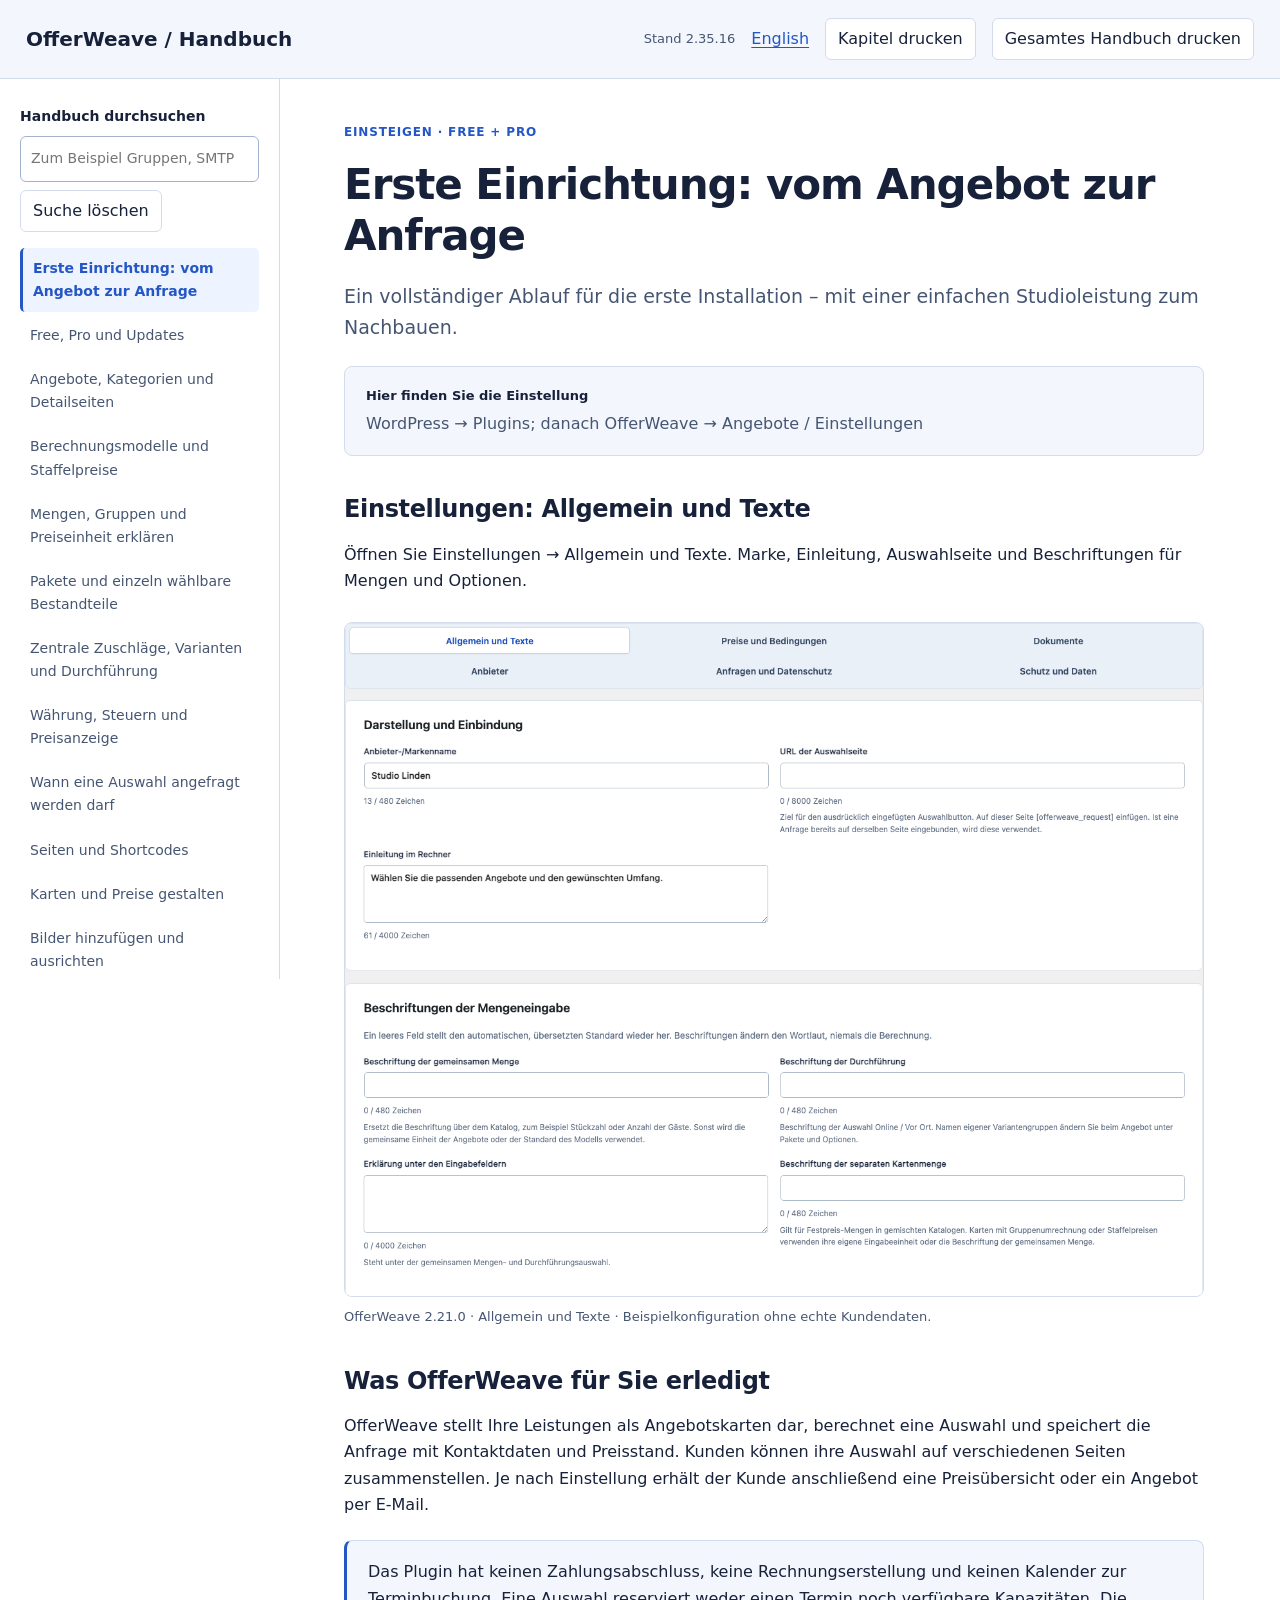
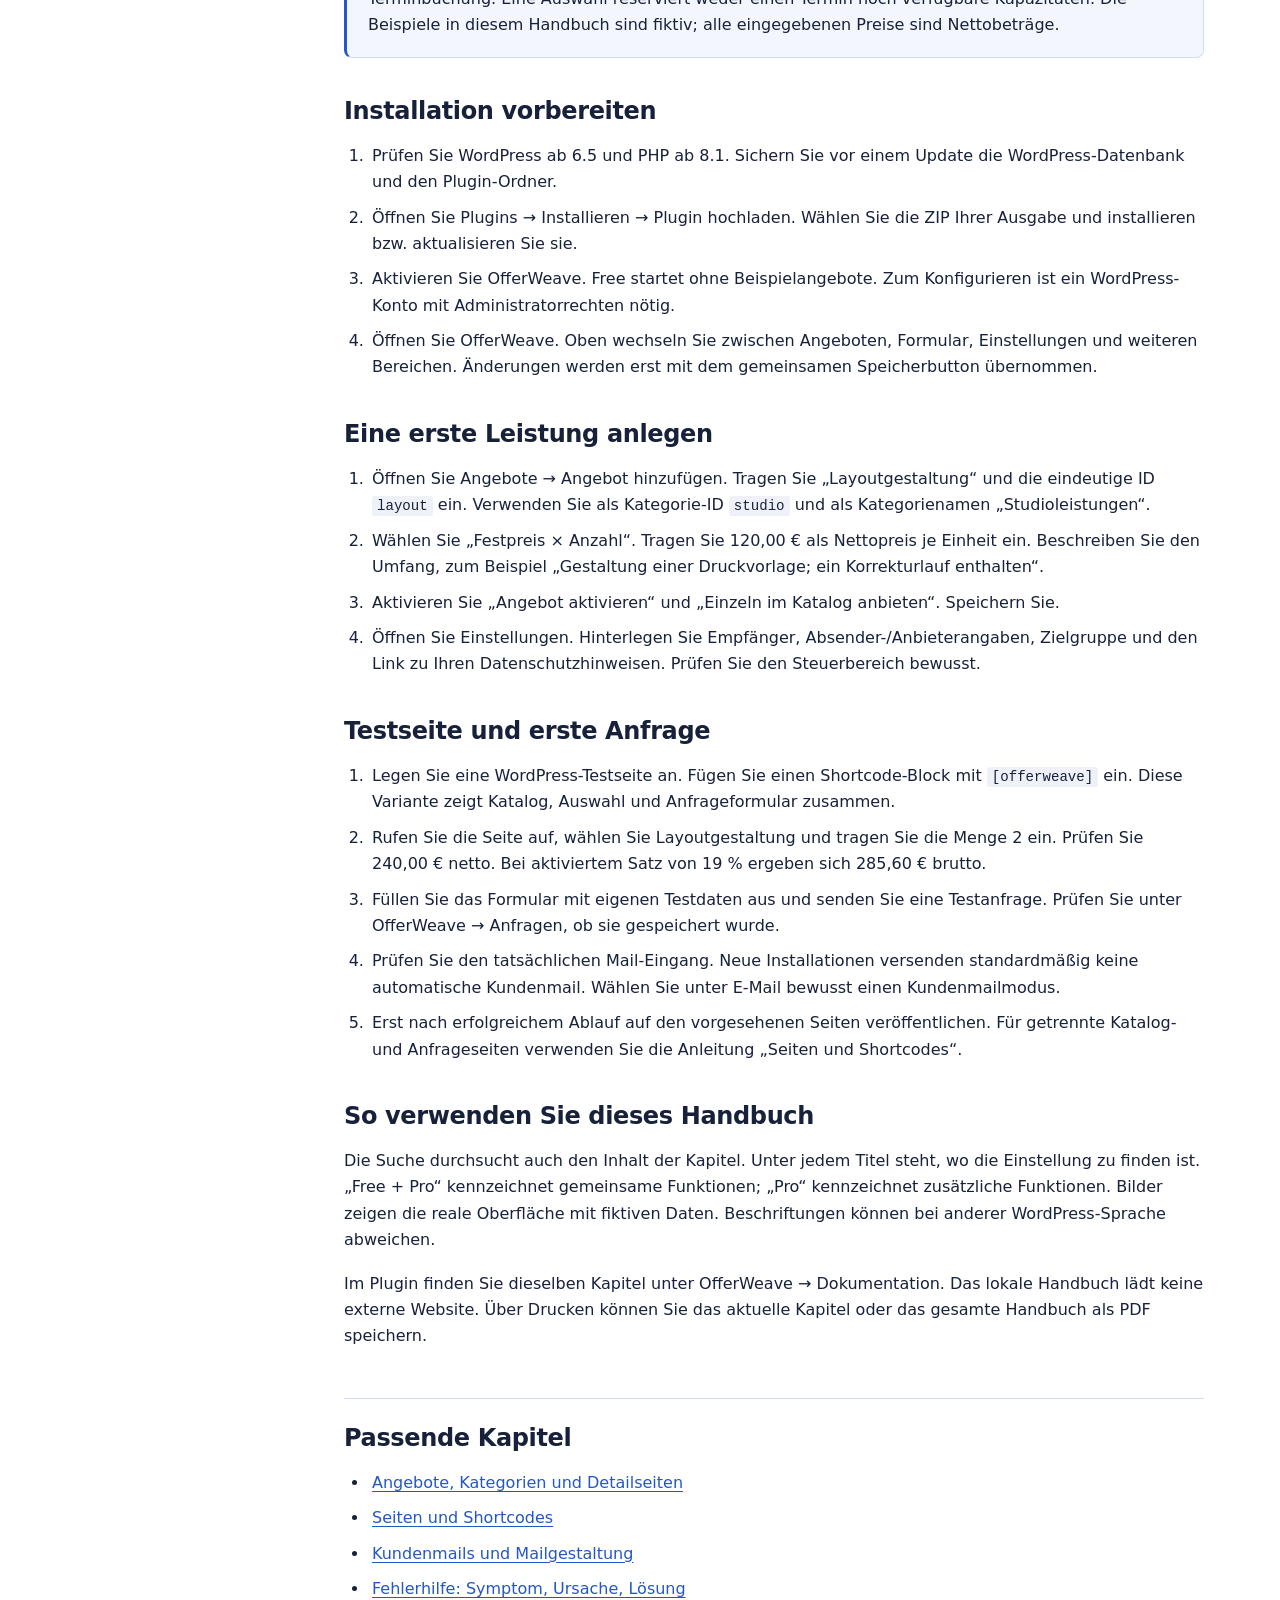
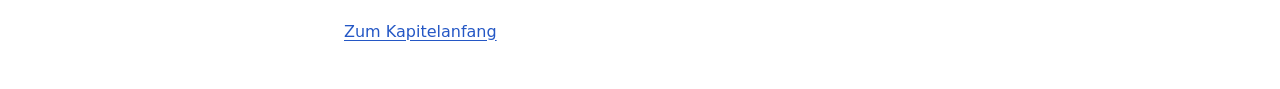
==== commit 0e3e2450: "Simplify Buy Pro navigation in OfferWeave Free 2.35.16" ====
--- a/handbook/de/index.html
+++ b/handbook/de/index.html
@@ -1,4 +1,4 @@
-<!doctype html><html lang="de"><head><meta charset="utf-8"><meta name="viewport" content="width=device-width,initial-scale=1"><meta name="robots" content="noindex,nofollow"><title>OfferWeave · Handbuch</title><link rel="stylesheet" href="../manual.css?v=2.35.15"><script defer src="../manual.js?v=2.35.15"></script></head><body class="owm" data-hit-label="passende Kapitel"><a class="owm-skip" href="#reader">Zum Inhalt</a><header class="owm-header"><strong>OfferWeave / Handbuch</strong><span>Stand 2.35.15</span><a data-language href="../en/index.html" lang="en">English</a><button data-print hidden>Kapitel drucken</button><button data-print-all hidden>Gesamtes Handbuch drucken</button></header><div class="owm-layout"><aside class="owm-sidebar"><div data-search-area hidden><label for="manual-search">Handbuch durchsuchen</label><input type="search" id="manual-search" placeholder="Zum Beispiel Gruppen, SMTP oder Banner"><button data-clear>Suche löschen</button><p data-search-status role="status" aria-live="polite"></p></div><nav aria-label="Inhaltsverzeichnis"><a href="#start" data-topic="start">Erste Einrichtung: vom Angebot zur Anfrage</a><a href="#editions" data-topic="editions">Free, Pro und Updates</a><a href="#offers" data-topic="offers">Angebote, Kategorien und Detailseiten</a><a href="#pricing" data-topic="pricing">Berechnungsmodelle und Staffelpreise</a><a href="#groups" data-topic="groups">Mengen, Gruppen und Preiseinheit erklären</a><a href="#packages" data-topic="packages">Pakete und einzeln wählbare Bestandteile</a><a href="#variants" data-topic="variants">Zentrale Zuschläge, Varianten und Durchführung</a><a href="#taxes" data-topic="taxes">Währung, Steuern und Preisanzeige</a><a href="#selection-rules" data-topic="selection-rules">Wann eine Auswahl angefragt werden darf</a><a href="#shortcodes" data-topic="shortcodes">Seiten und Shortcodes</a><a href="#design" data-topic="design">Karten und Preise gestalten</a><a href="#images" data-topic="images">Bilder hinzufügen und ausrichten</a><a href="#promotions" data-topic="promotions">Sonderangebote, Aktionspreise und Banner</a><a href="#forms" data-topic="forms">Formular, Pflichtfelder und Spam-Schutz</a><a href="#email" data-topic="email">Kundenmails und Mailgestaltung</a><a href="#smtp" data-topic="smtp">Eigenes SMTP einrichten und Fehler finden</a><a href="#requests" data-topic="requests">Anfragen prüfen, bearbeiten und erneut senden</a><a href="#legal" data-topic="legal">Dokumenttyp, Anbieterangaben und Fristen</a><a href="#languages" data-topic="languages">Deutsch, Englisch und mehrsprachige Websites</a><a href="#transfer" data-topic="transfer">Import, Export und Websiteumzug</a><a href="#maintenance" data-topic="maintenance">Updates, Datensicherung und Aufbewahrung</a><a href="#troubleshooting" data-topic="troubleshooting">Fehlerhilfe: Symptom, Ursache, Lösung</a><a href="#reference" data-topic="reference">Einstellungsfinder und Abnahmecheck</a></nav><p data-empty hidden>Keine passenden Kapitel. Versuchen Sie einen anderen Begriff.</p></aside><main id="reader"><noscript><p>Ohne JavaScript werden alle Kapitel nacheinander angezeigt. Nutzen Sie die Suchfunktion Ihres Browsers.</p></noscript><article id="start" data-article tabindex="-1"><p class="owm-eyebrow">Einsteigen · Free + Pro</p><h1>Erste Einrichtung: vom Angebot zur Anfrage</h1><p class="owm-lead">Ein vollständiger Ablauf für die erste Installation – mit einer einfachen Studioleistung zum Nachbauen.</p><div class="owm-path"><strong>Hier finden Sie die Einstellung</strong><p>WordPress → Plugins; danach OfferWeave → Angebote / Einstellungen</p></div><section id="start--1"><h2>Einstellungen: Allgemein und Texte</h2><p>Öffnen Sie Einstellungen → Allgemein und Texte. Marke, Einleitung, Auswahlseite und Beschriftungen für Mengen und Optionen.</p><figure><a href="../images/settings-general-de.webp" target="_blank" rel="noopener" aria-label="Bild in voller Größe öffnen: Einstellungsnavigation mit geöffnetem Bereich Allgemein und Texte"><img src="../images/settings-general-de.webp" alt="Einstellungsnavigation mit geöffnetem Bereich Allgemein und Texte" loading="lazy" width="1334" height="1046"></a><figcaption>OfferWeave 2.21.0 · Allgemein und Texte · Beispielkonfiguration ohne echte Kundendaten.</figcaption></figure></section><section id="start--2"><h2>Was OfferWeave für Sie erledigt</h2><p>OfferWeave stellt Ihre Leistungen als Angebotskarten dar, berechnet eine Auswahl und speichert die Anfrage mit Kontaktdaten und Preisstand. Kunden können ihre Auswahl auf verschiedenen Seiten zusammenstellen. Je nach Einstellung erhält der Kunde anschließend eine Preisübersicht oder ein Angebot per E-Mail.</p><aside class="owm-note">Das Plugin hat keinen Zahlungsabschluss, keine Rechnungserstellung und keinen Kalender zur Terminbuchung. Eine Auswahl reserviert weder einen Termin noch verfügbare Kapazitäten. Die Beispiele in diesem Handbuch sind fiktiv; alle eingegebenen Preise sind Nettobeträge.</aside></section><section id="start--3"><h2>Installation vorbereiten</h2><ol><li>Prüfen Sie WordPress ab 6.5 und PHP ab 8.1. Sichern Sie vor einem Update die WordPress-Datenbank und den Plugin-Ordner.</li><li>Öffnen Sie Plugins → Installieren → Plugin hochladen. Wählen Sie die ZIP Ihrer Ausgabe und installieren bzw. aktualisieren Sie sie.</li><li>Aktivieren Sie OfferWeave. Free startet ohne Beispielangebote. Zum Konfigurieren ist ein WordPress-Konto mit Administratorrechten nötig.</li><li>Öffnen Sie OfferWeave. Oben wechseln Sie zwischen Angeboten, Formular, Einstellungen und weiteren Bereichen. Änderungen werden erst mit dem gemeinsamen Speicherbutton übernommen.</li></ol></section><section id="start--4"><h2>Eine erste Leistung anlegen</h2><ol><li>Öffnen Sie Angebote → Angebot hinzufügen. Tragen Sie „Layoutgestaltung“ und die eindeutige ID <code>layout</code> ein. Verwenden Sie als Kategorie-ID <code>studio</code> und als Kategorienamen „Studioleistungen“.</li><li>Wählen Sie „Festpreis × Anzahl“. Tragen Sie 120,00 € als Nettopreis je Einheit ein. Beschreiben Sie den Umfang, zum Beispiel „Gestaltung einer Druckvorlage; ein Korrekturlauf enthalten“.</li><li>Aktivieren Sie „Angebot aktivieren“ und „Einzeln im Katalog anbieten“. Speichern Sie.</li><li>Öffnen Sie Einstellungen. Hinterlegen Sie Empfänger, Absender-/Anbieterangaben, Zielgruppe und den Link zu Ihren Datenschutzhinweisen. Prüfen Sie den Steuerbereich bewusst.</li></ol></section><section id="start--5"><h2>Testseite und erste Anfrage</h2><ol><li>Legen Sie eine WordPress-Testseite an. Fügen Sie einen Shortcode-Block mit <code>[offerweave]</code> ein. Diese Variante zeigt Katalog, Auswahl und Anfrageformular zusammen.</li><li>Rufen Sie die Seite auf, wählen Sie Layoutgestaltung und tragen Sie die Menge 2 ein. Prüfen Sie 240,00 € netto. Bei aktiviertem Satz von 19 % ergeben sich 285,60 € brutto.</li><li>Füllen Sie das Formular mit eigenen Testdaten aus und senden Sie eine Testanfrage. Prüfen Sie unter OfferWeave → Anfragen, ob sie gespeichert wurde.</li><li>Prüfen Sie den tatsächlichen Mail-Eingang. Neue Installationen versenden standardmäßig keine automatische Kundenmail. Wählen Sie unter E-Mail bewusst einen Kundenmailmodus.</li><li>Erst nach erfolgreichem Ablauf auf den vorgesehenen Seiten veröffentlichen. Für getrennte Katalog- und Anfrageseiten verwenden Sie die Anleitung „Seiten und Shortcodes“.</li></ol></section><section id="start--6"><h2>So verwenden Sie dieses Handbuch</h2><p>Die Suche durchsucht auch den Inhalt der Kapitel. Unter jedem Titel steht, wo die Einstellung zu finden ist. „Free + Pro“ kennzeichnet gemeinsame Funktionen; „Pro“ kennzeichnet zusätzliche Funktionen. Bilder zeigen die reale Oberfläche mit fiktiven Daten. Beschriftungen können bei anderer WordPress-Sprache abweichen.</p><p>Im Plugin finden Sie dieselben Kapitel unter OfferWeave → Dokumentation. Das lokale Handbuch lädt keine externe Website. Über Drucken können Sie das aktuelle Kapitel oder das gesamte Handbuch als PDF speichern.</p></section><footer><h2>Passende Kapitel</h2><ul><li><a href="#offers">Angebote, Kategorien und Detailseiten</a></li><li><a href="#shortcodes">Seiten und Shortcodes</a></li><li><a href="#email">Kundenmails und Mailgestaltung</a></li><li><a href="#troubleshooting">Fehlerhilfe: Symptom, Ursache, Lösung</a></li></ul><a href="#start">Zum Kapitelanfang</a></footer></article><article id="editions" data-article tabindex="-1"><p class="owm-eyebrow">Einsteigen · Free + Pro</p><h1>Free, Pro und Updates</h1><p class="owm-lead">Funktionen der Ausgaben, Installation und Lizenzverwaltung.</p><div class="owm-path"><strong>Hier finden Sie die Einstellung</strong><p>OfferWeave → Free &amp; Pro</p></div><section id="editions--1"><h2>Die passende Ausgabe</h2><div class="owm-table" tabindex="0" role="region" aria-label="Bereich / Free / Pro"><table><thead><tr><th scope="col">Bereich</th><th scope="col">Free</th><th scope="col">Pro</th></tr></thead><tbody><tr><td>Angebote, Kategorien, Bilder und eigene Kurzinfo-Icons</td><td>Ja</td><td>Ja</td></tr><tr><td>Festpreis × Anzahl, einmalig oder monatlich</td><td>Ja</td><td>Ja</td></tr><tr><td>Katalog, Einzelkarte, Detailauswahl und Anfrage per Shortcode</td><td>Ja</td><td>Ja</td></tr><tr><td>Gemeinsame oder eigene Karteneingaben und Feldbeschriftungen</td><td>Ja</td><td>Ja</td></tr><tr><td>Akzentfarbe, Kartenhintergrund und Rundung</td><td>Ja</td><td>Ja</td></tr><tr><td>Eigene Anfragefelder und Spam-Schutz</td><td>Ja</td><td>Ja</td></tr><tr><td>Anfragen verwalten, exportieren und Standardmails senden</td><td>Ja</td><td>Ja</td></tr><tr><td>Globale Standardwährung</td><td>Ja</td><td>Ja</td></tr><tr><td>Weitere Währungen wie CHF, GBP, JPY und KWD</td><td>Ja</td><td>Ja</td></tr><tr><td>Steuern, Netto/Brutto und Anfragebedingungen</td><td>Ja</td><td>Ja</td></tr><tr><td>Deutsch/Englisch und Polylang-Anbindung</td><td>Ja</td><td>Ja</td></tr><tr><td>Konfiguration importieren und exportieren innerhalb der Ausgabe</td><td>Ja</td><td>Ja</td></tr><tr><td>Staffelpreise, Gruppen und Auswahlpakete</td><td>Nein</td><td>Ja</td></tr><tr><td>Varianten und Durchführung gemeinsam oder je Karte</td><td>Nein</td><td>Ja</td></tr><tr><td>Individuelle Zuschläge und Zusatzkosten</td><td>Nein</td><td>Ja</td></tr><tr><td>Eingaben per Shortcode frei platzieren</td><td>Nein</td><td>Ja</td></tr><tr><td>Befristete Aktionen und Aktionspreise</td><td>Nein</td><td>Ja</td></tr><tr><td>Aktionsbanner frei per Shortcode platzieren</td><td>Nein</td><td>Ja</td></tr><tr><td>Vollständiger Designer für Karten, Eingaben und Banner</td><td>Nein</td><td>Ja</td></tr><tr><td>Eigene Mailvorlagen und Mailgestaltung</td><td>Nein</td><td>Ja</td></tr><tr><td>Integrierter SMTP-Versand für OfferWeave</td><td>Nein</td><td>Ja</td></tr></tbody></table></div><figure><a href="../images/edition-features-de.webp" target="_blank" rel="noopener" aria-label="Bild in voller Größe öffnen: Funktionen in Free und Pro im Plugin vergleichen."><img src="../images/edition-features-de.webp" alt="Funktionen in Free und Pro im Plugin vergleichen." loading="lazy" width="1196" height="985"></a><figcaption>OfferWeave 2.35.0 · Funktionsvergleich in der tatsächlich installierten Free-Ausgabe.</figcaption></figure><p>Free ist nicht auf zwei Angebote beschränkt. Die gemeinsame technische Obergrenze beträgt 150 Angebote. Pro ergänzt Rechenmodelle und Gestaltung; ein monatlicher Angebotspreis ist keine Zahlungs- oder Abofunktion.</p><p>OfferWeave wird unter der Marke NovaPlug entwickelt und veröffentlicht. In beiden Ausgaben ist NovaPlug als Plugin-Autor angegeben.</p><p>Unter Design stehen in Free Akzentfarbe, Kartenfläche und Eckenrundung zur Verfügung. Alle unterstützten Standardwährungen können in Free und Pro unter Einstellungen gewählt werden.</p><figure><a href="../images/free-design-de.webp" target="_blank" rel="noopener" aria-label="Bild in voller Größe öffnen: Die drei Einstellungen der Free-Basisgestaltung."><img src="../images/free-design-de.webp" alt="Die drei Einstellungen der Free-Basisgestaltung." loading="lazy" width="1254" height="310"></a><figcaption>OfferWeave 2.35.0 · Basisgestaltung in einer lokalen WordPress-Installation.</figcaption></figure></section><section id="editions--2"><h2>Pro direkt aus dem Dashboard kaufen</h2><p>In Free öffnet „OfferWeave → Pro plans“ dieselbe Preisübersicht wie „Pro kaufen“ im Editor. „Pro kaufen“ öffnet die Preisübersicht für 1, 5 oder 25 Website-Registrierungen in einem neuen Tab. Die deutschen Jahrespreise betragen 69, 129 und 249 Euro inklusive 19 % MwSt. Der MwSt.-Hinweis steht direkt unter jedem Preis. Der Hinweis zur Anpassung an Ihr Rechnungsland im Checkout steht unter den Preiskarten. Wählen Sie „Zum Checkout“ beim gewünschten Paket. Ihr aktueller WordPress-Entwurf bleibt geöffnet.</p><figure><a href="../images/upgrade-de.webp" target="_blank" rel="noopener" aria-label="Bild in voller Größe öffnen: OfferWeave: eigene Pro-Preisübersicht mit drei deutschen Bruttopreisen und Checkout-Buttons."><img src="../images/upgrade-de.webp" alt="OfferWeave: eigene Pro-Preisübersicht mit drei deutschen Bruttopreisen und Checkout-Buttons." loading="lazy" width="1160" height="946"></a><figcaption>OfferWeave 2.35.9: Paketvergleich für 1, 5 oder 25 Website-Registrierungen mit deutschen Bruttopreisen.</figcaption></figure><p>Free enthält das originale Freemius-SDK für eine optionale Kontoverbindung. Sie können die Verbindung überspringen und alle Free-Funktionen nutzen. Nach der Verbindung ist Ihr Freemius-Konto im Plugin erreichbar. Die Preisübersicht unter „Pro plans“, ihre Checkout-Buttons und der externe Link „Mein Konto“ bleiben unverändert. Ein Klick auf den Kaufbutton kauft noch nichts und speichert keine Konfiguration. Nach dem Kauf installieren Sie das Pro-Paket über WordPress und aktivieren dort die erhaltene Lizenz.</p></section><section id="editions--3"><h2>Installieren und wechseln</h2><ol><li>Sichern Sie Konfiguration und Datenbank. Installieren Sie die passende ZIP über WordPress → Plugins → Plugin hochladen.</li><li>Deaktivieren Sie eine bereits aktive OfferWeave-Ausgabe unter Plugins. Aktivieren Sie danach die gewünschte Ausgabe. Einstellungen und Anfragen bleiben erhalten. Bei Netzwerkaktivierung prüfen Sie auch die einzelnen Websites.</li><li>Prüfen Sie nach einem Wechsel Katalog, Detailseiten, Auswahl und Mails auf einer Testseite.</li></ol><aside class="owm-note">Beim Wechsel auf Free werden Pro-Angebote nicht zu Festpreis-Angeboten umgerechnet. Komplexe Angebote sind öffentlich nicht verfügbar; erweiterte Einstellungen bleiben gespeichert und sind gegen Änderungen geschützt. Einfache Angebote erscheinen ohne Pro-Aktionen und mit Basisgestaltung.</aside><aside class="owm-note">Beim Update auf 2.35.0 werden die bisherigen Einstellungen und Anfragen einmalig in die neuen internen Speicherbezeichnungen übernommen. Sichern Sie vor dem Update die Datenbank. Für einen Rückwechsel auf eine ältere Pluginversion ist eine dazu passende Datenbanksicherung erforderlich.</aside></section><section id="editions--4"><h2>Lizenz und Services</h2><p>Eine bezahlte Pro-Lizenz umfasst offizielle Updates, Downloads und Support für die gekaufte Laufzeit. Im Pro-Paket unter Free &amp; Pro sehen Sie Ihren Lizenzstatus und öffnen die Konto- und Lizenzverwaltung.</p><p>Das Deaktivieren einer Lizenz kündigt nicht automatisch das zugehörige Abonnement. Prüfen Sie bei ausstehender Zahlung oder falschem Produktkonto den Status in Ihrer Freemius-Kontoverwaltung.</p><figure><a href="../images/license-status-de.webp" target="_blank" rel="noopener" aria-label="Bild in voller Größe öffnen: Lizenzstatus und Konto verwalten."><img src="../images/license-status-de.webp" alt="Lizenzstatus und Konto verwalten." loading="lazy" width="1074" height="1181"></a><figcaption>OfferWeave 2.25.6 · Lokaler WordPress-Test mit Teststatus.</figcaption></figure></section><footer><h2>Passende Kapitel</h2><ul><li><a href="#start">Erste Einrichtung: vom Angebot zur Anfrage</a></li><li><a href="#maintenance">Updates, Datensicherung und Aufbewahrung</a></li><li><a href="#transfer">Import, Export und Websiteumzug</a></li></ul><a href="#editions">Zum Kapitelanfang</a></footer></article><article id="offers" data-article tabindex="-1"><p class="owm-eyebrow">Angebote aufbauen · Free + Pro</p><h1>Angebote, Kategorien und Detailseiten</h1><p class="owm-lead">Die grundlegenden Felder einer Karte – und der Unterschied zwischen aktiv und einzeln sichtbar.</p><div class="owm-path"><strong>Hier finden Sie die Einstellung</strong><p>OfferWeave → Angebote → Angebot wählen → vier Bereiche</p></div><section id="offers--1"><h2>Angebote finden</h2><p>Suche, Rollen-, Status- und Kategoriefilter bleiben oben in der Angebots-Seitenleiste stehen. Nur die gefilterten Angebotskarten darunter scrollen. Auch Trefferzahl, „Filter zurücksetzen“ und „Angebot hinzufügen“ sind jederzeit außerhalb der Trefferliste erreichbar. Beim Wechsel zwischen Angeboten bleiben Filter, offener Entwurf und Listenposition erhalten. Eine neue Filterung beginnt oben in der Trefferliste. Ein geöffneter Entwurf bleibt offen, auch wenn er nicht mehr zum Filter passt.</p><figure><a href="../images/offers-de.webp" target="_blank" rel="noopener" aria-label="Bild in voller Größe öffnen: Angebotsverwaltung mit feststehenden Suchfiltern und separat scrollbarer Trefferliste."><img src="../images/offers-de.webp" alt="Angebotsverwaltung mit feststehenden Suchfiltern und separat scrollbarer Trefferliste." loading="lazy" width="1334" height="950"></a><figcaption>OfferWeave 2.20.1 · Suche und Filter oben, scrollbare Angebote darunter.</figcaption></figure><p>Die Trefferliste lässt sich mit Mausrad oder Touch scrollen. Per Tab erreichen Sie den Listenbereich und seine Angebotsbuttons; Bild auf/ab scrollt die fokussierte Liste. Auf kleinen oder niedrigen Bildschirmen bleibt die Seitenleiste im normalen Seitenfluss, während die Trefferliste weiterhin separat scrollt.</p></section><section id="offers--2"><h2>Vier Bereiche statt eines langen Formulars</h2><ol><li>Inhalt und Darstellung: Name, Beschreibung, Kartentexte, Preiseinheit und Bild.</li><li>Preis und Menge: Berechnungsmodell, Preis, Mengenregeln, Einheiten und Entwurfsvorschau.</li><li>Pakete und Optionen: enthaltene Leistungen, separate Bestandteilpreise für zusammenstellbare Pakete, Varianten und Reisekosten.</li><li>Veröffentlichung: eindeutige ID, Kategorie, Sichtbarkeit, Detailadresse und Shortcodes.</li></ol></section><section id="offers--3"><h2>Kurzinfos mit eigenen Icons</h2><p>Unter Angebote → Inhalt und Darstellung → Kurzinfos pflegen Sie bis zu vier Einträge mit eigenen Bilddateien. Jede Zeile hat ein Textfeld, eine kleine Bildvorschau und „Wählen / hochladen“. Es gibt keine vorgegebene Icon-Liste. Neue Zeilen starten ohne Icon; dann erscheint nur der Text. Auch in Free verfügbar.</p><p>Die Kurzinfos verteilen sich automatisch über die verfügbare Innenbreite der Karte. Icon und Beschriftung bleiben jeweils als Gruppe zusammen. Vorhandene Rand- und Mindestabstände bleiben erhalten. Bei wenig Platz wechseln ganze Gruppen in eine neue Zeile; lange Texte können innerhalb der Gruppe umbrechen. Ein einzelner Eintrag bleibt links ausgerichtet. Das gilt für alle Kartenlayouts und die Vorschau; eine zusätzliche Einstellung ist nicht nötig.</p><figure><a href="../images/fact-spacing-de.webp" target="_blank" rel="noopener" aria-label="Bild in voller Größe öffnen: Angebotskarte mit drei über die Innenbreite verteilten Kurzinfos; Icon und Beschriftung bleiben zusammen."><img src="../images/fact-spacing-de.webp" alt="Angebotskarte mit drei über die Innenbreite verteilten Kurzinfos; Icon und Beschriftung bleiben zusammen." loading="lazy" width="628" height="590"></a><figcaption>OfferWeave 2.29.1: Gleichmäßige Abstände zwischen den Kurzinfo-Gruppen, mit den bestehenden Kartenrändern.</figcaption></figure><figure><a href="../images/fact-icons-de.webp" target="_blank" rel="noopener" aria-label="Bild in voller Größe öffnen: Gleichmäßig ausgerichtete Kurzinfos mit einem kleinen Entfernen-Kreuz über jeder zugeordneten Icon-Vorschau."><img src="../images/fact-icons-de.webp" alt="Gleichmäßig ausgerichtete Kurzinfos mit einem kleinen Entfernen-Kreuz über jeder zugeordneten Icon-Vorschau." loading="lazy" width="946" height="734"></a><figcaption>OfferWeave 2.16.2: Beschriftungen oben; Textfeld, Vorschau und Buttons auf einer Höhe. Das kleine × über dem Icon entfernt nur das Bild.</figcaption></figure><ol><li>„Kurzinfo hinzufügen“ anklicken und Text eingeben. Pro Zeile sind bis zu 480 Zeichen möglich; kurze Angaben bleiben leichter lesbar.</li><li>„Wählen / hochladen“ öffnet die WordPress-Mediathek. Dort unter „Dateien hochladen“ ein eigenes Bild hinzufügen oder unter „Mediathek“ ein vorhandenes Bild auswählen. Mit „Dieses Icon verwenden“ bestätigen.</li><li>Das kleine × direkt über der Icon-Vorschau entfernt nur die Bildzuordnung (Tooltip „Icon entfernen“). Die Datei bleibt in der Mediathek. Die Pfeile rechts verschieben Text, Icon und Übersetzungen gemeinsam; das rechte × neben den Pfeilen entfernt die ganze Kurzinfo.</li><li>Speichern veröffentlicht die Änderung. Die gleichen eigenen Icons erscheinen in allen Kartenlayouts und der Designer-Vorschau. Duplizieren übernimmt die Zuordnungen.</li></ol><p>Geeignet sind kleine, möglichst quadratische PNG-, WebP-, JPEG-, GIF- oder AVIF-Dateien; transparente PNGs eignen sich für freistehende Icons. Die Anzeige erhält die Proportionen. SVGs aus der Mediathek werden ebenfalls unterstützt; neue SVG-Uploads müssen in WordPress freigegeben sein. Icons neben dem zugehörigen Text werden für Bildschirmleser als dekorativ behandelt.</p><p>Export/Import übernimmt die Bildadressen, keine Bilddateien oder fremden Mediathek-IDs. Solange die ursprünglichen Adressen erreichbar sind, bleiben die Icons sichtbar. Für einen vollständigen Umzug die Dateien in die Mediathek der Zielwebsite übertragen und dort neu zuordnen. Ein fehlendes Bild kann erneut gewählt oder entfernt werden.</p><p>Seit Version 2.16.1 entfallen die bisherigen vorgegebenen Kurzinfo-Symbole. Texte und Reihenfolge bleiben erhalten; wählen Sie für gewünschte Icons eigene Bilddateien aus. Andere Kartensymbole werden dadurch nicht geändert.</p></section><section id="offers--4"><h2>Anlegen und Speichern</h2><p>„Angebot hinzufügen“ bietet passende Startpunkte. Das Einzelangebot startet mit Festpreis × Anzahl; die beiden Paket-Startpunkte stehen in Pro bereit. Anschließend bearbeiten Sie die vorhandenen Regeln. Abbrechen legt nichts an. Der Bereichswechsel speichert nichts: Erst der Speicherbutton übernimmt die Konfiguration.</p><aside class="owm-note">Die Rolle beschreibt die Zusammenstellung. Das Berechnungsmodell beschreibt, wie der Preis entsteht. „Modul“ ist kein eigener Angebotstyp. Ein enthaltenes Einzelangebot behält seine eigene Berechnung.</aside></section><section id="offers--5"><h2>Katalog und Detailseite</h2><p>Unter Veröffentlichung aktivieren Sie die eigene Katalogkarte und tragen bei Bedarf die Detail-URL ein. Auf der Detailseite setzen Sie <code>[offerweave_add id=&quot;layout&quot;]</code> ein. Die ID bleibt unabhängig von der Reihenfolge. Kataloge erscheinen mit <code>[offerweave_catalog category=&quot;studio&quot;]</code>; die Auswahl setzen Sie separat mit <code>[offerweave_selection]</code>.</p></section><section id="offers--6"><h2>Gelber Hinweis bei gemischten Kategorien</h2><p>Eine Kategorie kann weiterhin verschiedene Berechnungsmodelle enthalten. Sind aktive, einzeln im Katalog sichtbare Angebote unterschiedlich berechnet, erscheint oben im Angebotseditor ein gelber Hinweis. Er verhindert das Speichern nicht und ändert keine Preise.</p><p>Öffnen Sie „Angebote und Preisregeln prüfen“. Unter jedem Modell stehen die betroffenen Angebote. Ein Klick öffnet direkt deren Preisregel. Deaktivierte Angebote und reine Paketbestandteile werden beim Vergleich nicht berücksichtigt. Der Hinweis reagiert bereits auf Änderungen im Entwurf.</p><figure><a href="../images/category-models-de.webp" target="_blank" rel="noopener" aria-label="Bild in voller Größe öffnen: Gelber Hinweis im Angebotseditor mit getrennten Listen für Festpreis × Anzahl und Gruppenumrechnung."><img src="../images/category-models-de.webp" alt="Gelber Hinweis im Angebotseditor mit getrennten Listen für Festpreis × Anzahl und Gruppenumrechnung." loading="lazy" width="1034" height="556"></a><figcaption>OfferWeave 2.22.2 · reale lokale Oberfläche mit fiktiven Studioleistungen: Preisregeln prüfen, ohne das Speichern zu sperren.</figcaption></figure><p>Für eine durchgängig gemeinsame Menge verwenden Sie passende, einheitliche Modelle in der Kategorie. Die Durchführung wird auch bei gemischten Modellen gemeinsam gewählt. Prüfen Sie jedes Angebot unter Preis und Menge und stellen Sie dessen eigene Gruppengröße bzw. Staffel ein. Kategorien sind keine gemeinsame Preisregel: Ein Modellwechsel wird niemals automatisch auf andere Angebote oder Paketbestandteile übertragen.</p><p>Unter Einstellungen → Allgemein und Texte können Sie stattdessen „Je Angebotskarte getrennt“ wählen. Dann sind Menge und Durchführung je Karte unabhängig und der gemeinsame Block entfällt – auch bei gleichem Preismodell.</p></section><section id="offers--7"><h2>Hinweise und Bestätigungen</h2><p>OfferWeave zeigt Hinweise und Bestätigungen in eigenen Dialogfenstern. Lesen Sie die Meldung und schließen Sie einen Hinweis mit „Verstanden“, dem X oder Escape. Bei Bestätigungen können Sie mit „Abbrechen“, X oder Escape ohne Änderung zurückkehren. Eine Aktion wird erst mit der beschrifteten Aktionsschaltfläche ausgeführt.</p><figure><a href="../images/dialog-warning-de.webp" target="_blank" rel="noopener" aria-label="Bild in voller Größe öffnen: OfferWeave-Hinweis zum gesperrten Wechsel eines Preismodells mit zugeordneten Paketbestandteilen."><img src="../images/dialog-warning-de.webp" alt="OfferWeave-Hinweis zum gesperrten Wechsel eines Preismodells mit zugeordneten Paketbestandteilen." loading="lazy" width="1420" height="1050"></a><figcaption>OfferWeave 2.35.4 · Das bisherige Modell und die Paketbestandteile bleiben erhalten.</figcaption></figure><p>Sind einem Paket Bestandteile zugeordnet, entfernen Sie diese ausdrücklich im Bereich „Pakete und Optionen“, bevor Sie zu einem Preismodell ohne Bestandteile wechseln. Das Schließen des Hinweises entfernt keine Zuordnung.</p><figure><a href="../images/dialog-confirm-de.webp" target="_blank" rel="noopener" aria-label="Bild in voller Größe öffnen: Bestätigung zum Entfernen eines Angebots mit Abbrechen und Angebot entfernen."><img src="../images/dialog-confirm-de.webp" alt="Bestätigung zum Entfernen eines Angebots mit Abbrechen und Angebot entfernen." loading="lazy" width="1420" height="1050"></a><figcaption>OfferWeave 2.35.4 · Abbrechen ist zunächst fokussiert; die Entfernung braucht eine Bestätigung.</figcaption></figure><p>Beim Neuladen, Schließen oder Verlassen einer Seite mit ungespeicherten Änderungen kann weiterhin eine Browsermeldung erscheinen. Deren Text und Gestaltung bestimmt der Browser. Dieser Schutz vor Datenverlust bleibt bestehen.</p></section><section id="offers--8"><h2>Fehlendes Auswahlpaket in Pro auflösen</h2><p>Eine ältere gespeicherte Zuordnung kann auf ein Auswahlpaket verweisen, das nicht mehr vorhanden ist. Pro zeigt dessen ID unter Angebote → gewünschtes Angebot → Preis und Menge → Berechnung und Eingabe. Der Hinweis allein ändert keine Daten.</p><figure><a href="../images/offer-missing-parent-de.webp" target="_blank" rel="noopener" aria-label="Bild in voller Größe öffnen: Pro zeigt die ID eines fehlenden Auswahlpakets und die Schaltfläche Unabhängig konfigurieren."><img src="../images/offer-missing-parent-de.webp" alt="Pro zeigt die ID eines fehlenden Auswahlpakets und die Schaltfläche Unabhängig konfigurieren." loading="lazy" width="934" height="485"></a><figcaption>OfferWeave 2.35.5 · Tatsächliche Pro-Oberfläche mit fiktiver Studioleistung.</figcaption></figure><ol><li>Prüfen Sie die angezeigte Paket-ID und die eigenen Preise, Gruppengrößen und Optionen dieses Angebots.</li><li>Klicken Sie auf „Unabhängig konfigurieren“, wenn das Angebot seine vorhandenen eigenen Einstellungen verwenden soll. Nur der Verweis auf das fehlende Paket wird entfernt; Preise und Varianten bleiben erhalten.</li><li>Prüfen Sie die Preisberechnung und klicken Sie auf „Änderungen speichern“. Verbleibende ungültige Zuordnungen werden weiterhin beim Speichern gemeldet.</li></ol><aside class="owm-note">In Free bleibt die normale Bearbeitung der Free-Angebote möglich; gespeicherte Pro-Daten bleiben erhalten. Eine fehlende Pro-Zuordnung wird beim Editionswechsel nicht stillschweigend entfernt. Sie können sie bei der nächsten Nutzung von Pro bewusst korrigieren.</aside></section><footer><h2>Passende Kapitel</h2><ul><li><a href="#pricing">Berechnungsmodelle und Staffelpreise</a></li><li><a href="#groups">Mengen, Gruppen und Preiseinheit erklären</a></li><li><a href="#images">Bilder hinzufügen und ausrichten</a></li><li><a href="#shortcodes">Seiten und Shortcodes</a></li></ul><a href="#offers">Zum Kapitelanfang</a></footer></article><article id="pricing" data-article tabindex="-1"><p class="owm-eyebrow">Preise berechnen · Pro</p><h1>Berechnungsmodelle und Staffelpreise</h1><p class="owm-lead">Das richtige Modell auswählen und die Preisformel anhand konkreter Werte prüfen. Festpreise gibt es auch in Free.</p><div class="owm-path"><strong>Hier finden Sie die Einstellung</strong><p>OfferWeave → Angebote → Preis und Menge</p></div><section id="pricing--1"><h2>Das passende Modell</h2><p>Festpreis × Anzahl multipliziert den Grundpreis mit der bestellten Stückzahl. Gruppenberechnung teilt die eingegebene Gesamtmenge durch die Gruppengröße und rundet auf. Staffelpreise wählen den Grundpreis zur Menge; zusätzliche Einheiten werden anhand der eingestellten Zuschlagsbereiche berechnet. Zusammenstellbare Pakete addieren ausschließlich die im Paket gespeicherten Bestandteilpreise und wenden darauf die Paketbasis Anzahl oder Gruppen an.</p></section><section id="pricing--2"><h2>Staffeln einrichten</h2><p>Grenzen müssen über alle Staffeln und Zuschlagsbereiche streng ansteigen. Beispiel Druckauflage: bis 100 Exemplare 600 €; bis 200 jeweils 3 € zusätzlich. 150 Exemplare kosten dann 750 € netto. Monatliche Angebote verwenden monatliche Beträge. Oberhalb „Automatisch berechnen bis“ bleibt der Preis offen.</p><figure><a href="../images/tiers-de.webp" target="_blank" rel="noopener" aria-label="Bild in voller Größe öffnen: Staffelpreise mit Grundpreis und Zuschlagsbereich."><img src="../images/tiers-de.webp" alt="Staffelpreise mit Grundpreis und Zuschlagsbereich." loading="lazy" width="1034" height="571"></a><figcaption>Staffelpreise mit Grundpreis und Zuschlagsbereich.</figcaption></figure></section><section id="pricing--3"><h2>Den Entwurf berechnen</h2><ol><li>Unter Preis und Menge zu „Berechnung testen“ wechseln. Die Vorschau verwendet die ungespeicherten Einstellungen.</li><li>Menge sowie gegebenenfalls Bestandteile, Varianten und Reiseangaben wählen. „Entwurf berechnen“ zeigt dieselbe Berechnung wie der Kundenbereich.</li><li>Prüfen Sie eine normale Menge, die letzte Menge einer Gruppe/Staffel und die erste Menge darüber. Bei 20 Einheiten pro Gruppe ergeben 21 Einheiten zwei Gruppen.</li><li>Netto, Steuern, Brutto, Laufzeiten und offene Kosten werden angezeigt. Hinweise zu Anfragebedingungen beziehen sich auf diese Position; weitere Positionen können die Anfrage freigeben.</li></ol><figure><a href="../images/price-preview-de.webp" target="_blank" rel="noopener" aria-label="Bild in voller Größe öffnen: Preisvorschau eines Entwurfs mit zwei berechneten Gruppen."><img src="../images/price-preview-de.webp" alt="Preisvorschau eines Entwurfs mit zwei berechneten Gruppen." loading="lazy" width="1034" height="619"></a><figcaption>Preisvorschau eines Entwurfs mit zwei berechneten Gruppen.</figcaption></figure><aside class="owm-note">Die Vorschau speichert keine Anfrage und sendet keine Mail. Nach einer Änderung verschwindet das veraltete Ergebnis. Ungültige Konfigurationen müssen vor der Berechnung korrigiert werden.</aside></section><section id="pricing--4"><h2>Mengen bei einheitlichen und gemischten Kategorien</h2><p>Verwenden alle sichtbaren Angebote dasselbe Berechnungsmodell, bleibt die gemeinsame Menge oberhalb der Karten. Treffen Festpreis × Anzahl, Gruppenumrechnung oder Staffelpreise aufeinander, erhält jede Karte ihre eigene Menge vor dem Preis. Die Durchführung bleibt als gemeinsame Auswahl oberhalb der Karten. Sie gilt für alle Angebote mit einer Durchführungsregel; die Mengen bleiben unabhängig. Eigene Zusatzvarianten stehen weiterhin in der jeweiligen Karte.</p><p>Beispiel: Ein Studiotermin kostet 200 € je Gruppe mit höchstens 10 Gästen, ohne Rabatt für weitere Gruppen. Tragen Sie in seiner Karte 30 Gäste ein: Der Preis beträgt 600 €. Eine Layoutgestaltung für 120 € je Vorlage startet mit Anzahl 1. Stellen Sie in dieser Karte Anzahl 2 ein: Sie kostet 240 €, während der Studiotermin weiterhin 600 € kostet.</p><figure><a href="../images/mixed-catalog-de.webp" target="_blank" rel="noopener" aria-label="Bild in voller Größe öffnen: Gemischter Katalog: gemeinsame Terminart oberhalb der Karten, eigene Vorlagenanzahl und Gästezahl direkt beim jeweiligen Angebot."><img src="../images/mixed-catalog-de.webp" alt="Gemischter Katalog: gemeinsame Terminart oberhalb der Karten, eigene Vorlagenanzahl und Gästezahl direkt beim jeweiligen Angebot." loading="lazy" width="1340" height="786"></a><figcaption>OfferWeave 2.26.2 · echte Katalogberechnung: 30 Gäste und 2 Druckvorlagen; Preise und Mengen bleiben unabhängig. Die eigenen Mengenfelder stehen kompakt unter dem jeweiligen Preis.</figcaption></figure><p>Festpreis-Karten starten mit Anzahl 1. Gruppen- und Staffelangebote verwenden jeweils ihre eigene Standardmenge und Eingabeeinheit. Eine ungültige Kartenmenge sperrt nur dieses Angebot. Beim Hinzufügen werden dessen Menge, Optionen und gegebenenfalls Reisekosten übernommen. Paket- und Modulregeln beeinflussen sich weiterhin nicht. Der gelbe Hinweis bleibt ausschließlich im Adminbereich unter Angebote.</p><p>Eine gemeinsame Auswahl „Vor Ort“ verwendet die eigenen Aufpreise und Varianten jedes Angebots. Bietet ein Angebot mehrere Varianten derselben Durchführung, wählen Sie die zusätzliche Durchführungsvariante an seiner Karte. Nicht verfügbare Angebote lassen sich für diese Durchführung nicht hinzufügen. Reiseangaben bleiben je Karte; bereits hinzugefügte Auswahlpositionen werden durch einen späteren Wechsel nicht verändert.</p></section><section id="pricing--5"><h2>Laufzeit, Gesamtkosten und eigene Preishinweise</h2><p>Unter Angebote → Preis und Menge → Abrechnung finden Sie bei monatlichen Angeboten die Vertragslaufzeit und die Checkbox „Gesamtkosten für die Vertragslaufzeit anzeigen“. Schalten Sie diese aus, wenn nur Monatspreis und Laufzeit auf der Karte stehen sollen. Die Einstellung gilt für Kategorie- und Einzelkarten, die Design-Vorschau und den Auswahlblock [offerweave_add]. In Free und Pro verfügbar.</p><figure><a href="../images/term-display-de.webp" target="_blank" rel="noopener" aria-label="Bild in voller Größe öffnen: Abrechnung eines monatlichen Angebots mit eigenem Laufzeittext und ausgeschalteten Gesamtkosten"><img src="../images/term-display-de.webp" alt="Abrechnung eines monatlichen Angebots mit eigenem Laufzeittext und ausgeschalteten Gesamtkosten" loading="lazy" width="974" height="526"></a><figcaption>OfferWeave 2.30.0: Laufzeittexte und Gesamtkosten je Angebot einstellen.</figcaption></figure><p>Der bisherige Text „12 Monate Laufzeit“ wird aus der Vertragsdauer erzeugt. Im Feld „Text zur Vertragslaufzeit“ können Sie ihn ersetzen, etwa durch „Mindestlaufzeit: {months} Monate“. {months} wird automatisch mit der aktuellen Vertragsdauer ersetzt. Leer verwendet wieder den Standardtext.</p><p>Die bisherige Gesamtkostenzeile besteht aus dem berechneten Monatsbetrag mal Vertragsdauer und dem Text „für die gesamte Laufzeit“. Über „Text hinter den Gesamtkosten“ bestimmen Sie den Zusatz selbst. Der Betrag bleibt berechnet und passt sich an Mengen, Optionen und Aktionen an. Beim Ausblenden bleiben eigene Texte gespeichert; auch ein Wechsel zur einmaligen Abrechnung löscht sie nicht.</p><p>Andere Begleittexte stammen aus Angebote → Inhalt und Darstellung → Zusätzlicher Preishinweis. Dort ändern oder entfernen Sie etwa den Text zu einem einmaligen Projekt. Leeren blendet diesen Zusatz aus.</p><p>Diese Einstellungen betreffen die Darstellung vor der Auswahl. Vertragsdauer, Berechnung, vollständige Anfrageübersicht und E-Mails bleiben unverändert. Der Steuerhinweis steht weiterhin unmittelbar unter dem Preis. Eigene Texte können im bestehenden Übersetzungseditor übersetzt werden.</p></section><footer><h2>Passende Kapitel</h2><ul><li><a href="#groups">Mengen, Gruppen und Preiseinheit erklären</a></li><li><a href="#packages">Pakete und einzeln wählbare Bestandteile</a></li><li><a href="#variants">Zentrale Zuschläge, Varianten und Durchführung</a></li><li><a href="#taxes">Währung, Steuern und Preisanzeige</a></li></ul><a href="#pricing">Zum Kapitelanfang</a></footer></article><article id="groups" data-article tabindex="-1"><p class="owm-eyebrow">Preise berechnen · Pro</p><h1>Mengen, Gruppen und Preiseinheit erklären</h1><p class="owm-lead">Aus einer Gesamtmenge automatisch Gruppen berechnen und die Regel verständlich auf jeder Karte anzeigen.</p><div class="owm-path"><strong>Hier finden Sie die Einstellung</strong><p>OfferWeave → Angebote → Preis und Menge → Gruppen / Bezeichnungen der Einheiten</p></div><section id="groups--1"><h2>Eingabe und Abrechnung unterscheiden</h2><p>Der Kunde gibt die Gesamtmenge ein, zum Beispiel 25 Personen. Bei 20 Personen pro Gruppe berechnet das Angebot zwei Gruppen. Die Preiseinheit auf der Karte ist nur eine Beschriftung. Sie aktiviert keine Gruppenberechnung.</p></section><section id="groups--2"><h2>Gruppen einstellen</h2><p>Wählen Sie das betreffende Einzelangebot oder Paket. Unter Preis und Menge wählen Sie die Gruppenberechnung, tragen Grundpreis und Einheiten pro Gruppe ein und legen den Nachlass für zusätzliche gleiche Gruppen fest. Beispiel: 300 € für die erste Gruppe; 20 % Nachlass auf weitere Gruppen ergibt bei zwei Gruppen 540 € netto. Varianten und Reiseangaben des Angebots kommen nach ihren eigenen Regeln hinzu.</p><figure><a href="../images/groups-de.webp" target="_blank" rel="noopener" aria-label="Bild in voller Größe öffnen: Eigene Gruppengröße und Preisregel am gewählten Angebot."><img src="../images/groups-de.webp" alt="Eigene Gruppengröße und Preisregel am gewählten Angebot." loading="lazy" width="1034" height="457"></a><figcaption>Eigene Gruppengröße und Preisregel am gewählten Angebot.</figcaption></figure></section><section id="groups--3"><h2>Eigene Begriffe verwenden</h2><p>Öffnen Sie „Bezeichnungen der Einheiten“ unter Preis und Menge. Pflegen Sie Einzahl und Mehrzahl für die Eingabe sowie bei Gruppen für die Abrechnung: zum Beispiel „Bild/Bilder“ und „Serie/Serien“. Leere Felder behalten die Standardbegriffe. Die Bezeichnungen sind übersetzbar und ändern keine Zahlen oder Preisregeln.</p><figure><a href="../images/units-de.webp" target="_blank" rel="noopener" aria-label="Bild in voller Größe öffnen: Optionale eigene Namen für Eingabe- und Gruppeneinheiten."><img src="../images/units-de.webp" alt="Optionale eigene Namen für Eingabe- und Gruppeneinheiten." loading="lazy" width="1034" height="423"></a><figcaption>Optionale eigene Namen für Eingabe- und Gruppeneinheiten.</figcaption></figure></section><section id="groups--4"><h2>Erklärung auf der Karte</h2><p>Unter Inhalt und Darstellung aktivieren Sie „Preiseinheit erklären“. Ohne eigenen Erklärungstext zeigen gruppierte Angebote die tatsächliche Umrechnung und Staffelpreise ihren berechneten Umfang. Bei Festpreis × Anzahl entfällt eine zusätzliche Mengenwiederholung; die Menge steht bereits am Eingabefeld. Eigener Text kann <code>{participants}</code>, <code>{groups}</code>, <code>{group_size}</code> und <code>{quantity}</code> enthalten, etwa „Ein Karton enthält 12 Flaschen“. Die Platzhalter bleiben technisch gleich, auch wenn Sie sichtbare Einheiten umbenennen. Jedes Einzelangebot und jedes Paket verwendet seine eigenen Einstellungen.</p><figure><a href="../images/unit-explanation-de.webp" target="_blank" rel="noopener" aria-label="Bild in voller Größe öffnen: Einstellungsbereich für Preiseinheit und optionalen Erklärungstext."><img src="../images/unit-explanation-de.webp" alt="Einstellungsbereich für Preiseinheit und optionalen Erklärungstext." loading="lazy" width="399" height="483"></a><figcaption>OfferWeave 2.15.2: Ein leeres Erklärungsfeld erzeugt bei Festpreis × Anzahl keine doppelte Mengenzeile. Eigene Texte bleiben möglich.</figcaption></figure></section><section id="groups--5"><h2>Beschriftungen zentral ändern</h2><p>Unter Einstellungen → Allgemein und Texte → Beschriftungen der Mengeneingabe finden Sie vier Textfelder. Die Funktionen sind auch in Free verfügbar; Gruppenumrechnung, Staffelpreise und eigene Varianten setzen Pro voraus.</p><div class="owm-table" tabindex="0" role="region" aria-label="Feld / Wirkung"><table><thead><tr><th scope="col">Feld</th><th scope="col">Wirkung</th></tr></thead><tbody><tr><td>Beschriftung der gemeinsamen Menge</td><td>Ersetzt die Überschrift der oberen Zahleneingabe, zum Beispiel „Stückzahl“, „Anzahl der Gäste“ oder „Anzahl der Teilnehmer“.</td></tr><tr><td>Beschriftung der Durchführung</td><td>Ersetzt „Durchführung“ am eingebauten Online-/Vor-Ort-Feld, zum Beispiel durch „Terminart“. Eigene Variantengruppen behalten ihren jeweils eingestellten Namen.</td></tr><tr><td>Erklärung unter den Eingabefeldern</td><td>Steht unter den gemeinsamen Feldern. Formulieren Sie, was die Eingabe zählt.</td></tr><tr><td>Beschriftung der separaten Kartenmenge</td><td>Wird bei Festpreis-Karten in gemischten Ansichten verwendet. Eine eigene Eingabeeinheit des Angebots wird in Klammern ergänzt.</td></tr></tbody></table></div><figure><a href="../images/control-labels-de.webp" target="_blank" rel="noopener" aria-label="Bild in voller Größe öffnen: Einstellungsbereich mit vier frei bearbeitbaren Beschriftungen für Menge, Durchführung und Erklärung."><img src="../images/control-labels-de.webp" alt="Einstellungsbereich mit vier frei bearbeitbaren Beschriftungen für Menge, Durchführung und Erklärung." loading="lazy" width="1334" height="488"></a><figcaption>OfferWeave 2.22.2 · Beschriftungen für ein fiktives Studio. Leere Felder stellen automatisch die Standardtexte wieder her.</figcaption></figure><p>Die gemeinsame Eingabe verwendet Ihre globale Beschriftung oder die gemeinsame Eingabeeinheit. Auf lokalen Gruppen- und Staffelkarten hat die eigene Eingabeeinheit Vorrang; fehlt sie, gilt die gemeinsame Beschriftung bzw. der Modellstandard. Festpreis-Karten verwenden die separate Kartenbeschriftung mit ihrer Einheit. Die Erklärung unter den gemeinsamen Feldern wird nicht in jede Karte kopiert. Beim Bearbeiten einer ausgewählten Position gilt weiterhin deren eigene Einheit.</p><p>Für einen anderen Begriff in Gruppenumrechnung und Erläuterungen stellen Sie weiterhin Eingabeeinheit und Gruppeneinheit direkt beim Angebot unter Preis und Menge ein. Eine geänderte Beschriftung rechnet nicht anders: „Stückzahl“ ist nur Text. Leeren Sie ein globales Feld und speichern Sie, um zum übersetzten Standard zurückzukehren. Eigene Texte übersetzen Sie im Bereich Sprachen; Import und Export enthalten diese Einstellungen.</p></section><footer><h2>Passende Kapitel</h2><ul><li><a href="#pricing">Berechnungsmodelle und Staffelpreise</a></li><li><a href="#packages">Pakete und einzeln wählbare Bestandteile</a></li><li><a href="#selection-rules">Wann eine Auswahl angefragt werden darf</a></li></ul><a href="#groups">Zum Kapitelanfang</a></footer></article><article id="packages" data-article tabindex="-1"><p class="owm-eyebrow">Angebote aufbauen · Pro</p><h1>Pakete und einzeln wählbare Bestandteile</h1><p class="owm-lead">Feste Pakete und individuelle Zusammenstellungen aufbauen, ohne Gruppen oder Zuschläge doppelt zu berechnen.</p><div class="owm-path"><strong>Hier finden Sie die Einstellung</strong><p>OfferWeave → Angebote → Pakete und Optionen</p></div><section id="packages--1"><h2>Einzelangebot und Paket bleiben getrennt</h2><p>Ein Paket verwendet seinen eigenen Preis, seine Menge, Gruppengröße, Varianten und Steuern. Die Einstellungen eines enthaltenen Einzelangebots verändern diese Berechnung nicht. Eine Einzelbuchung verwendet ausschließlich die Einstellungen des Einzelangebots. Eine Preis- oder Mengenänderung am Paket wirkt nicht zurück.</p></section><section id="packages--2"><h2>Festes Paket</h2><ol><li>Legen Sie ein Paket mit enthaltenen Angeboten an. Hinterlegen Sie unter Preis und Menge den vollständigen Paketpreis und seine Gruppenregel.</li><li>Wählen Sie unter Pakete und Optionen die enthaltenen Leistungen. Die Suche hilft bei größeren Katalogen.</li><li>Die Zuordnung beschreibt enthaltene Inhalte. Einzelpreise werden nicht zusätzlich berechnet. Eigenes Preismodell, Gruppengröße oder Abrechnungszeitraum eines Bestandteils überschreiben das Paket nicht.</li></ol></section><section id="packages--3"><h2>Zusammenstellbares Paket</h2><ol><li>Wählen Sie den Startpunkt für ein zusammenstellbares Paket und dessen Berechnungsbasis Anzahl oder Gruppen.</li><li>Ordnen Sie Bestandteile zu. Neue Zuordnungen starten im Editor mit 0 €: Tragen Sie für jeden gewählten Bestandteil bewusst den „Preis innerhalb dieses Pakets“ ein.</li><li>Diese Bestandteilpreise gehören dem Paket. Einzelpreise werden bei späteren Änderungen nicht synchronisiert. Derselbe Inhalt kann in verschiedenen Paketen unterschiedliche Preise haben.</li><li>„Mindestanzahl“ beschränkt die Anzahl verschiedener Bestandteile. „Mindestpreis“ erhöht einen zu niedrigen Paketgrundpreis. Die globale Anfragebedingung sperrt dagegen nur das Absenden und erhöht keinen Preis.</li></ol><figure><a href="../images/packages-de.webp" target="_blank" rel="noopener" aria-label="Bild in voller Größe öffnen: Separat gespeicherte Bestandteilpreise innerhalb eines Pakets."><img src="../images/packages-de.webp" alt="Separat gespeicherte Bestandteilpreise innerhalb eines Pakets." loading="lazy" width="1034" height="566"></a><figcaption>Separat gespeicherte Bestandteilpreise innerhalb eines Pakets.</figcaption></figure></section><section id="packages--4"><h2>Update von älteren Versionen</h2><p>Ab 2.13 wird die frühere „Gemeinsame Berechnung“ aufgelöst. Historische verknüpfte Festpreis-Karten erhalten einmalig ihre zuletzt wirksamen Mengenregeln als eigene Einstellungen; bereits konfigurierte Gruppenangebote behalten ihre eigenen Werte. Bisher dynamisch gelesene Bestandteilpreise werden einmalig im Paket gespeichert. Danach besteht keine laufende Preisvererbung. Zugehörige Anfragebedingungen berücksichtigen weiterhin die herausgelösten Einzelangebote.</p><aside class="owm-note">Vor dem Update sichern. Danach Einzelbuchung und Paket mit typischen Mengen, Zuschlägen und Steuern prüfen. Bestehende Anfragen behalten ihre gespeicherten Berechnungen. Verschachtelte Pakete und Selbstzuordnungen werden weiterhin nicht unterstützt.</aside></section><footer><h2>Passende Kapitel</h2><ul><li><a href="#groups">Mengen, Gruppen und Preiseinheit erklären</a></li><li><a href="#variants">Zentrale Zuschläge, Varianten und Durchführung</a></li><li><a href="#selection-rules">Wann eine Auswahl angefragt werden darf</a></li><li><a href="#shortcodes">Seiten und Shortcodes</a></li></ul><a href="#packages">Zum Kapitelanfang</a></footer></article><article id="variants" data-article tabindex="-1"><p class="owm-eyebrow">Preise berechnen · Pro</p><h1>Zentrale Zuschläge, Varianten und Durchführung</h1><p class="owm-lead">Eigene Zuschläge zentral pflegen, Angeboten zuordnen und auf Wunsch an Varianten binden.</p><div class="owm-path"><strong>Hier finden Sie die Einstellung</strong><p>OfferWeave → Zuschläge / Angebote → Preis und Menge / Pakete und Optionen</p></div><section id="variants--1"><h2>Eigene Zuschläge zentral pflegen</h2><ol><li>Öffnen Sie Zuschläge und klicken Sie auf Zuschlag hinzufügen. Vergeben Sie eine verständliche Zuschlagsbezeichnung, etwa Einrichtung, Expressbearbeitung oder Material.</li><li>Wählen Sie eine Pauschale, eine Berechnung pro Angebotsmenge, Teilnehmer oder Gruppe, einen Prozentsatz oder eine zusätzliche Kundeneingabe. Tragen Sie den Betrag in Ihrer globalen Währung ein.</li><li>Bei einer zusätzlichen Eingabe bestimmen Sie die Einheit und die voreingestellte Menge. Mengen dürfen zwei Nachkommastellen haben, etwa 1,25 Stunden. Der Betrag ist der Preis je solcher Einheit.</li><li>Speichern Sie die Konfiguration. Der Zuschlag wird erst berechnet, nachdem er einem Angebot zugeordnet wurde. Zentrale Preisänderungen gelten nach Speichern für alle zugeordneten Angebote.</li></ol><figure><a href="../images/surcharges-de.webp" target="_blank" rel="noopener" aria-label="Bild in voller Größe öffnen: Zentrale Zuschlagsverwaltung mit Einrichtungspauschale und zusätzlichen Arbeitsstunden"><img src="../images/surcharges-de.webp" alt="Zentrale Zuschlagsverwaltung mit Einrichtungspauschale und zusätzlichen Arbeitsstunden" loading="lazy" width="1274" height="1228"></a><figcaption>Eigene Namen und Berechnungsarten statt fest vorgegebener Branchenbegriffe.</figcaption></figure></section><section id="variants--2"><h2>Angeboten zuweisen und Bedingungen festlegen</h2><ol><li>Öffnen Sie das Angebot unter Preis und Menge und gehen Sie zu Zugeordnete Zuschläge.</li><li>Wählen Sie einen passenden zentralen Zuschlag und klicken Sie auf Zuschlag zuordnen. Nicht passende Berechnungsgrundlagen werden nicht angeboten.</li><li>Wählen Sie Immer, Nur vor Ort oder eine bestimmte Variantenoption. Eine Variantenbedingung benötigt eine vorhandene aktivierte Optionsgruppe und Option.</li><li>Speichern und prüfen Sie Karte und Auswahl. Die zugehörigen Beträge werden im Gesamtpreis berücksichtigt und mit ihrem Namen erläutert. Zusätzliche Mengen erscheinen nur, wenn die Bedingung zutrifft.</li></ol><p>Mit dem × neben der Zuschlagsbezeichnung entfernen Sie nur die Zuordnung zu diesem Angebot. Zuschläge verwalten öffnet die zentrale Pflege. Sind keine weiteren passenden Zuschläge verfügbar, erscheint ein Texthinweis anstelle eines leeren Auswahlfelds. Auf schmalen Flächen ordnen sich die Felder untereinander an.</p><figure><a href="../images/surcharge-assignments-de.webp" target="_blank" rel="noopener" aria-label="Bild in voller Größe öffnen: Zwei Zuschlagszuordnungen: Einrichtung immer und Zusatzarbeiten nur bei Express"><img src="../images/surcharge-assignments-de.webp" alt="Zwei Zuschlagszuordnungen: Einrichtung immer und Zusatzarbeiten nur bei Express" loading="lazy" width="974" height="523"></a><figcaption>Eine zentrale Definition kann in mehreren Angeboten mit eigenen Bedingungen verwendet werden.</figcaption></figure><p>Zuschläge gelten pro Angebotsposition und folgen ihrem Zahlungsrhythmus und Steuersatz. Prozentwerte beziehen sich auf den Leistungsgrundpreis nach Mengenregeln und vor Aktionsrabatten. Zuschläge werden nicht rabattiert und nicht aufeinander aufgeschlagen. In Paketen zählen die Zuschläge des Pakets; Zuschläge enthaltener Angebote werden nicht zusätzlich übernommen.</p><p>Aktivieren oder deaktivieren Sie einen Zuschlag zentral. Zum Löschen lösen Sie zuerst sämtliche Angebotszuordnungen. Alte Anfragen und deren Mails behalten die damals gespeicherten Namen, Mengen und Beträge. Vorhandene Vor-Ort- und Reisekostenregeln bleiben unverändert; dieselben Kosten nicht zusätzlich als neuen Zuschlag zuweisen. Die zentrale Zuschlagsverwaltung gehört zu Pro.</p></section><section id="variants--3"><h2>Varianten aufbauen</h2><ol><li>Aktivieren Sie Varianten am Angebot. Bei verknüpften Bestandteilen bearbeiten Sie das gemeinsame Auswahlpaket.</li><li>Fügen Sie eine Auswahlgruppe mit ID und Titel hinzu, etwa <code>delivery</code> / „Durchführung“.</li><li>Legen Sie Optionen an, etwa „Im Studio“ und „Beim Kunden“. Vergeben Sie stabile IDs und tragen Sie den jeweiligen Netto-Zuschlag ein.</li><li>Bestimmen Sie, ob eine Auswahl erforderlich ist und welche Option vorausgewählt wird. Bei optionalen Gruppen ist auch keine Auswahl möglich.</li><li>Ergänzen Sie weitere Gruppen, etwa „Bearbeitung“ mit Standard und Express. Pro Gruppe wählt der Kunde genau eine Option; mehrere Gruppen kombinieren sich.</li></ol><figure><a href="../images/variants-de.webp" target="_blank" rel="noopener" aria-label="Bild in voller Größe öffnen: Varianteneditor mit einer fiktiven Auswahlgruppe und Preiszuschlägen"><img src="../images/variants-de.webp" alt="Varianteneditor mit einer fiktiven Auswahlgruppe und Preiszuschlägen" loading="lazy" width="1034" height="960"></a><figcaption>Auswahlgruppen können beliebig passend zur eigenen Leistung benannt werden.</figcaption></figure><p>In der Auswahl sehen Kunden ausschließlich den Inhalt der Optionsbezeichnung, beispielsweise „Im Studio“ oder „Beim Kunden“. Beträge, Prozentsätze, Berechnungsbasis und „Ohne Aufschlag“ werden nicht automatisch angehängt. Der ausgewählte Zuschlag wird weiterhin im Kartenpreis berücksichtigt und dort erläutert. Bei optionalen Gruppen bleibt „Keine Auswahl“ verfügbar.</p><figure><a href="../images/variant-options-de.webp" target="_blank" rel="noopener" aria-label="Bild in voller Größe öffnen: Fototermin mit kurzer Optionsbezeichnung und Zuschlag im Kartenpreis."><img src="../images/variant-options-de.webp" alt="Fototermin mit kurzer Optionsbezeichnung und Zuschlag im Kartenpreis." loading="lazy" width="420" height="682"></a><figcaption>OfferWeave 2.26.3: In der Auswahl steht nur die Optionsbezeichnung; Preisdetails bleiben auf der Karte.</figcaption></figure></section><section id="variants--4"><h2>Die richtige Zuschlagsbasis wählen</h2><div class="owm-table" tabindex="0" role="region" aria-label="Basis / Wirkung"><table><thead><tr><th scope="col">Basis</th><th scope="col">Wirkung</th></tr></thead><tbody><tr><td>Je Position</td><td>Einmal für die Angebotsposition</td></tr><tr><td>Je Anzahl</td><td>Multipliziert mit der Anzahl eines Mengenmodells</td></tr><tr><td>Je Teilnehmer</td><td>Multipliziert mit der eingegebenen Gesamtmenge</td></tr><tr><td>Je Gruppe</td><td>Multipliziert mit den berechneten Gruppen</td></tr><tr><td>Prozentual</td><td>Prozent des berechneten Leistungsgrundpreises, ohne andere Extras</td></tr></tbody></table></div><p>Beispiel: Grundpreis 300 €, Express 10 % und Verpackung 20 € je Position ergeben 350 € netto. Der Prozentaufschlag wird nicht auch auf die Verpackung erhoben. Bei einem monatlichen Angebot beziehen sich Varianten auf den Monatsbetrag. Negative Zuschläge sind nicht vorgesehen; für Nachlässe verwenden Sie Aktionen.</p></section><section id="variants--5"><h2>Durchführung und Reisekosten</h2><p>Eine dafür markierte Durchführungsgruppe kann Optionen mit den eingestellten Reisekosten verknüpfen. Hinterlegen Sie einen Vor-Ort-Zuschlag als Variante, wird der ältere Durchführungszuschlag nicht zusätzlich doppelt erhoben. Prüfen Sie trotzdem die gewählten Reisekosten separat: offene Reisekosten müssen als offen erkennbar bleiben.</p><aside class="owm-note">An verknüpften Bestandteilen gelten die Varianten des gemeinsamen Pakets. Pflegen Sie einen gemeinsamen Zuschlag dort einmal. Ein Aktionsrabatt betrifft den rabattierbaren Leistungsbetrag; Varianten und Reise-/Vor-Ort-Extras werden nicht mit rabattiert.</aside><p>Die Beschriftung „Durchführung“ ändern Sie zentral unter Einstellungen → Allgemein und Texte → Beschriftungen der Mengeneingabe. Den Titel einer eigenen Variantengruppe bearbeiten Sie direkt im Angebot.</p></section><section id="variants--6"><h2>Prüfen und später ändern</h2><ul><li>Jede Pflichtgruppe braucht eine gültige Auswahl. Testen Sie auch eine optionale Gruppe ohne Auswahl.</li><li>Prüfen Sie Menge 1 sowie mehrere Einheiten oder Gruppen und die Summe in Auswahl und Mail.</li><li>Entfernen Sie IDs nur bewusst. Eine ältere Browserauswahl mit inzwischen entfernten Optionen muss der Kunde neu auswählen.</li><li>Technische Grenze: bis 20 Gruppen mit je 100 Optionen. Halten Sie die sichtbare Auswahl trotzdem möglichst kurz.</li></ul></section><footer><h2>Passende Kapitel</h2><ul><li><a href="#pricing">Berechnungsmodelle und Staffelpreise</a></li><li><a href="#groups">Mengen, Gruppen und Preiseinheit erklären</a></li><li><a href="#promotions">Sonderangebote, Aktionspreise und Banner</a></li></ul><a href="#variants">Zum Kapitelanfang</a></footer></article><article id="taxes" data-article tabindex="-1"><p class="owm-eyebrow">Preise berechnen · Free + Pro</p><h1>Währung, Steuern und Preisanzeige</h1><p class="owm-lead">Globale Währung, Steuersätze und Netto-/Bruttoanzeige für Karten, Auswahl und Mails einstellen.</p><div class="owm-path"><strong>Hier finden Sie die Einstellung</strong><p>OfferWeave → Einstellungen → Preise und Bedingungen → Währung / Mehrwertsteuer und Preisanzeige</p></div><section id="taxes--1"><h2>Einstellungen: Preise und Bedingungen</h2><p>Öffnen Sie Einstellungen → Preise und Bedingungen. Hier wählen Sie die Standardwährung und richten Mehrwertsteuer, Netto-/Bruttoanzeige sowie Anfragebedingungen ein. Alle unterstützten Währungen sind in Free und Pro auswählbar. Die Steuereinstellungen sind in beiden Ausgaben enthalten.</p><figure><a href="../images/currency-de.webp" target="_blank" rel="noopener" aria-label="Bild in voller Größe öffnen: Standardwährung USD und Steuereinstellungen im Bereich Preise und Bedingungen"><img src="../images/currency-de.webp" alt="Standardwährung USD und Steuereinstellungen im Bereich Preise und Bedingungen" loading="lazy" width="1274" height="1244"></a><figcaption>OfferWeave 2.32.0 · Standardwährung und Steuersatz global einstellen.</figcaption></figure><p>Auf allen Angebotskarten stehen Preis und Preiseinheit zusammen. Der Steuerhinweis folgt unmittelbar darunter, vor Teilnehmerangaben, Gruppenerklärung und weiteren Hinweisen. Das gilt auch für Aktionspreise, Varianten und die Designvorschau. Die Netto-/Brutto-Einstellung bestimmt weiterhin den angezeigten Steuerhinweis.</p><figure><a href="../images/price-tax-label-de.webp" target="_blank" rel="noopener" aria-label="Bild in voller Größe öffnen: Steuerhinweis direkt unter dem Preis, oberhalb der Gruppenerklärung"><img src="../images/price-tax-label-de.webp" alt="Steuerhinweis direkt unter dem Preis, oberhalb der Gruppenerklärung" loading="lazy" width="420" height="666"></a><figcaption>OfferWeave 2.26.2: Preis und Steuerhinweis bleiben unmittelbar zusammen.</figcaption></figure></section><section id="taxes--2"><h2>Standardwährung ändern</h2><ol><li>Wählen Sie unter Währung → Standardwährung den ISO-Code und Namen, etwa EUR, USD, CHF, GBP oder JPY. Neue und bisherige Installationen beginnen mit EUR.</li><li>Speichern Sie die Änderung. Symbol und Nachkommastellen gelten für Angebotspreise, Varianten, feste Rabatte, Mindestwerte, Reisekosten, Vorschauen sowie neue Anfragen und Mails.</li><li>Prüfen Sie Ihre Preise und selbst geschriebenen Währungsangaben. Zahlenwerte bleiben erhalten: Aus 100 EUR werden 100 USD. Es erfolgt keine Wechselkursumrechnung.</li></ol><p>Die Nachkommastellen richten sich nach der Währung: beispielsweise zwei bei EUR, keine bei JPY und drei bei KWD. Lässt sich ein vorhandener Betrag nicht exakt darstellen oder überschreitet er die Eingabegrenze, bleibt die Währung unverändert. Passen Sie zuerst den betreffenden Betrag an. Steuer- und Rabattprozente werden nicht verändert.</p><aside class="owm-note">Eine Standardwährung gilt für den gesamten Anbieter-Katalog. Gemischte Währungen je Karte und automatische Wechselkurse sind nicht enthalten. Gespeicherte Anfragen und erneut erzeugte Mails behalten ihre damalige Währung; ältere Anfragen ohne Währungsfeld bleiben EUR. Die EUR-Lizenzpreise von OfferWeave sind davon unabhängig. Die folgenden Preisbeispiele verwenden EUR.</aside></section><section id="taxes--3"><h2>Grundregel: Preise immer netto eingeben</h2><p>Grundpreise, Varianten, Reisekosten und feste Aktionsrabatte werden als Nettowerte gepflegt. Die Anzeigeeinstellung bestimmt, ob auf Karten der Netto- oder Bruttopreis hervorgehoben wird. Ein Wechsel der Anzeige ändert keine gespeicherten Grundpreise. Die Auswahl und Preisblöcke in Mails schlüsseln Steuer und Gesamtbetrag auf.</p><ol><li>Aktivieren Sie Steuern unter Einstellungen. Setzen Sie den Standardsatz, etwa 19 %.</li><li>Wählen Sie die bevorzugte Netto- oder Bruttoanzeige und prüfen Sie die eingestellte Kundenzielgruppe.</li><li>Für einen abweichenden Satz öffnen Sie das einzelne Angebot. Ein leeres Steuerfeld übernimmt den Standard; ausdrücklich 0 % bedeutet einen Nullsatz.</li><li>Prüfen Sie Karten, Detailauswahl und eine gespeicherte Testanfrage. Bei B2C oder gemischter Zielgruppe müssen die Steuerangaben vollständig sein; die Bruttoanzeige wird entsprechend hervorgehoben.</li></ol><figure><a href="../images/taxes-de.webp" target="_blank" rel="noopener" aria-label="Bild in voller Größe öffnen: Steuereinstellungen mit Standardsatz und Preisanzeige"><img src="../images/taxes-de.webp" alt="Steuereinstellungen mit Standardsatz und Preisanzeige" loading="lazy" width="1334" height="407"></a><figcaption>Alle eingetragenen Ausgangspreise bleiben netto, unabhängig von der Anzeige.</figcaption></figure></section><section id="taxes--4"><h2>Rechenbeispiel und Rundung</h2><p>Zwei Druckvorlagen zu 120 € ergeben 240 € netto. Bei 19 % entstehen 45,60 € Steuer und 285,60 € brutto. Rabatte werden vor der Steuer berücksichtigt. Die Steuer wird je Position und Abrechnungszeitraum auf die kleinste Einheit der gewählten Währung gerundet; Gesamtsummen addieren diese gerundeten Werte. Bei monatlichen Leistungen wird der gerundete Monatswert über die Laufzeit summiert.</p><p>Ein Paket ist eine Position mit seinem eigenen Steuersatz. Abweichende Sätze einzelner Paketbestandteile werden darin nicht separat angewendet. Varianten und Nebenkosten dieser Position verwenden ebenfalls deren Satz.</p></section><section id="taxes--5"><h2>Wichtige Grenzen</h2><ul><li>Offene Preise und Reisekosten sind keine Nullpreise. Prüfen Sie den Hinweis auf unvollständige Summen.</li><li>OfferWeave ermittelt keine Steuern aus Kundenland, Umsatzsteuer-ID oder Reverse-Charge-Prüfungen.</li><li>Die Einstellung ist kein Rechnungsprogramm und ersetzt keine Prüfung Ihrer steuerlichen Einordnung.</li><li>Frühere Anfragen behalten ihre gespeicherten Beträge und Sätze; eine spätere Änderung wirkt auf neue Berechnungen.</li></ul></section><footer><h2>Passende Kapitel</h2><ul><li><a href="#pricing">Berechnungsmodelle und Staffelpreise</a></li><li><a href="#legal">Dokumenttyp, Anbieterangaben und Fristen</a></li><li><a href="#requests">Anfragen prüfen, bearbeiten und erneut senden</a></li></ul><a href="#taxes">Zum Kapitelanfang</a></footer></article><article id="selection-rules" data-article tabindex="-1"><p class="owm-eyebrow">Preise berechnen · Free + Pro</p><h1>Wann eine Auswahl angefragt werden darf</h1><p class="owm-lead">Mindestwert und Anzahl unterschiedlicher Angebote kombinieren, ohne die Preise zu verändern.</p><div class="owm-path"><strong>Hier finden Sie die Einstellung</strong><p>OfferWeave → Einstellungen → Preise und Bedingungen → Bedingungen für Anfragen</p></div><section id="selection-rules--1"><h2>Bedingung einrichten</h2><ol><li>Aktivieren Sie die Anfragebedingungen. Wählen Sie, ob sie für jede Auswahl gelten oder erst bei bestimmten enthaltenen Angeboten.</li><li>Tragen Sie einen Mindestnettowert und/oder die Mindestanzahl unterschiedlicher Angebote ein. Null deaktiviert die jeweilige Einzelbedingung.</li><li>Wählen Sie „Alle Bedingungen“ für eine UND-Verknüpfung oder „Mindestens eine“ für eine ODER-Verknüpfung.</li><li>Prüfen Sie den automatisch erzeugten Hinweis für den Kunden. Speichern Sie und testen Sie eine ungültige sowie eine gültige Auswahl.</li></ol><figure><a href="../images/conditions-de.webp" target="_blank" rel="noopener" aria-label="Bild in voller Größe öffnen: Anfragebedingungen mit Mindestnettowert und Geltungsbereich"><img src="../images/conditions-de.webp" alt="Anfragebedingungen mit Mindestnettowert und Geltungsbereich" loading="lazy" width="1334" height="404"></a><figcaption>Eine Anfragegrenze sperrt nur das Absenden; sie erhöht keinen Angebotspreis.</figcaption></figure></section><section id="selection-rules--2"><h2>Beispiele zum Nachbauen</h2><div class="owm-table" tabindex="0" role="region" aria-label="Ziel / Einstellung / Ergebnis"><table><thead><tr><th scope="col">Ziel</th><th scope="col">Einstellung</th><th scope="col">Ergebnis</th></tr></thead><tbody><tr><td>Mindestens 349 € unabhängig von der Anzahl</td><td>Mindestwert 349 €, Anzahl 0</td><td>Ein einzelnes Angebot mit 349 € genügt</td></tr><tr><td>Mindestens zwei unterschiedliche Angebote</td><td>Mindestwert 0 €, Anzahl 2</td><td>Eine doppelte Menge desselben Angebots genügt nicht</td></tr><tr><td>Mindestens 349 € und zwei Angebote</td><td>349 €, Anzahl 2, alle Bedingungen</td><td>Beide Anforderungen müssen erfüllt sein</td></tr><tr><td>349 € oder zwei Angebote</td><td>349 €, Anzahl 2, mindestens eine</td><td>Eine der beiden Anforderungen genügt</td></tr></tbody></table></div><p>„Mindestens 349 €“ schließt genau 349 € ein. Für einen strikt höheren Betrag setzen Sie die gewünschte höhere Centgrenze, etwa 349,01 €. Die Prüfung verwendet bekannte Nettowerte nach Rabatten einschließlich des Werts monatlicher Leistungen über deren Laufzeit.</p></section><section id="selection-rules--3"><h2>Geltungsbereich und Bestandteile</h2><p>Eine Liste bestimmter Angebote bestimmt, wann die Regel aktiv wird. Sobald eines davon enthalten ist, wird der gesamte Auswahlwert geprüft, nicht nur der Wert dieser markierten Angebote. Ausgewählte Bestandteile können die Regel ebenfalls auslösen. Unterschiedliche Bestandteile zählen einzeln; eine höhere Menge derselben ID zählt nicht als neues Angebot.</p><aside class="owm-note">Unbekannte Preisanteile tragen nichts zum bekannten Mindestwert bei. Der Kunde kann zunächst kleinere Auswahlen sammeln und verändern; erst das Absenden wird blockiert. Ein Paket-Mindestpreis hat eine andere Wirkung: Er hebt den berechneten Preis an.</aside></section><footer><h2>Passende Kapitel</h2><ul><li><a href="#groups">Mengen, Gruppen und Preiseinheit erklären</a></li><li><a href="#packages">Pakete und einzeln wählbare Bestandteile</a></li><li><a href="#taxes">Währung, Steuern und Preisanzeige</a></li></ul><a href="#selection-rules">Zum Kapitelanfang</a></footer></article><article id="shortcodes" data-article tabindex="-1"><p class="owm-eyebrow">Auf der Website zeigen · Free + Pro</p><h1>Seiten und Shortcodes</h1><p class="owm-lead">Mengensteuerung, Katalog, einzelne Karten, Detailauswahl, Anfrageformular und Aktionsbanner gezielt platzieren.</p><div class="owm-path"><strong>Hier finden Sie die Einstellung</strong><p>WordPress → Seiten → Bearbeiten → Shortcode-Block</p></div><section id="shortcodes--1"><h2>Verfügbarkeit in Free und Pro</h2><aside class="owm-note">Getrennte Eingabeblöcke (<code>offerweave_controls</code>) und Aktionsbanner (<code>offerweave_promotions</code>) sind Teil von Pro und werden ab 2.35.4 ausschließlich dort registriert. Entfernen Sie diese Blöcke aus Seiten, die mit Free betrieben werden; nicht registrierte Shortcodes können sonst als Text erscheinen. In Free bleiben Katalog, normale Mengeneingabe, Einzelangebot, Detailauswahl und Anfrageformular verfügbar. Gespeicherte Pro-Einstellungen bleiben erhalten.</aside></section><section id="shortcodes--2"><h2>Die vorhandenen Bausteine</h2><div class="owm-table" tabindex="0" role="region" aria-label="Shortcode / Ausgabe"><table><thead><tr><th scope="col">Shortcode</th><th scope="col">Ausgabe</th></tr></thead><tbody><tr><td>[offerweave]</td><td>Kompletter Ablauf mit Katalog, Auswahl und Anfrage</td></tr><tr><td>[offerweave_catalog]</td><td>Nur Katalog; keine automatische Auswahlanzeige</td></tr><tr><td>[offerweave_catalog category=&quot;studio&quot;]</td><td>Katalog einer Kategorie-ID</td></tr><tr><td>[offerweave_offer id=&quot;layout&quot;]</td><td>Eine einzelne Angebotskarte</td></tr><tr><td>[offerweave_controls connect=&quot;studio&quot;]</td><td>Menge und Optionen an einer eigenen Position (Pro)</td></tr><tr><td>controls=&quot;external-shared&quot; + connect=&quot;studio&quot;</td><td>Nur gemeinsame Felder separat, eigene Mengen bleiben an der Karte (Pro)</td></tr><tr><td>[offerweave_add id=&quot;layout&quot;]</td><td>Menge/Optionen und Hinzufügen auf einer Detailseite</td></tr><tr><td>[offerweave_selection]</td><td>Auswahlübersicht</td></tr><tr><td>[offerweave_request]</td><td>Anfrageansicht mit Formular</td></tr><tr><td>[offerweave_promotions] (Pro)</td><td>Aktive sichtbare Aktionsbanner an dieser Stelle</td></tr></tbody></table></div><p>Die wichtigsten Shortcodes finden Sie auch direkt unter OfferWeave → Übersicht → In WordPress einfügen. Dort stehen jetzt die separat platzierbaren Aktionsbanner mit Pro-Kennzeichnung und eine Variante für eine bestimmte Aktions-ID. Ersetzen Sie <code>aktions-id</code> durch die gespeicherte ID Ihrer Aktion.</p><figure><a href="../images/dashboard-shortcodes-de.webp" target="_blank" rel="noopener" aria-label="Bild in voller Größe öffnen: Shortcode-Liste mit separat platzierbarer Mengenauswahl und Angeboten."><img src="../images/dashboard-shortcodes-de.webp" alt="Shortcode-Liste mit separat platzierbarer Mengenauswahl und Angeboten." loading="lazy" width="1234" height="702"></a><figcaption>OfferWeave 2.35.4 · reale Übersicht mit separater Mengenauswahl und zugehörigem Katalog-Shortcode.</figcaption></figure></section><section id="shortcodes--3"><h2>Gemeinsame Felder separat, Mengen an den Karten</h2><p>Für gemischte Berechnungsmodelle empfehlen wir controls=&quot;external-shared&quot;. Die Menge bleibt direkt beim Preis ihres Angebots. Nur tatsächlich gemeinsame Felder werden in den verbundenen Block verschoben. Damit entstehen weder doppelte Mengenfelder noch eine scheinbar für alle Karten geltende Anzahl.</p><pre><code>[offerweave_controls connect=&quot;studio&quot; title=&quot;Ihr Umfang&quot;]
+<!doctype html><html lang="de"><head><meta charset="utf-8"><meta name="viewport" content="width=device-width,initial-scale=1"><meta name="robots" content="noindex,nofollow"><title>OfferWeave · Handbuch</title><link rel="stylesheet" href="../manual.css?v=2.35.16"><script defer src="../manual.js?v=2.35.16"></script></head><body class="owm" data-hit-label="passende Kapitel"><a class="owm-skip" href="#reader">Zum Inhalt</a><header class="owm-header"><strong>OfferWeave / Handbuch</strong><span>Stand 2.35.16</span><a data-language href="../en/index.html" lang="en">English</a><button data-print hidden>Kapitel drucken</button><button data-print-all hidden>Gesamtes Handbuch drucken</button></header><div class="owm-layout"><aside class="owm-sidebar"><div data-search-area hidden><label for="manual-search">Handbuch durchsuchen</label><input type="search" id="manual-search" placeholder="Zum Beispiel Gruppen, SMTP oder Banner"><button data-clear>Suche löschen</button><p data-search-status role="status" aria-live="polite"></p></div><nav aria-label="Inhaltsverzeichnis"><a href="#start" data-topic="start">Erste Einrichtung: vom Angebot zur Anfrage</a><a href="#editions" data-topic="editions">Free, Pro und Updates</a><a href="#offers" data-topic="offers">Angebote, Kategorien und Detailseiten</a><a href="#pricing" data-topic="pricing">Berechnungsmodelle und Staffelpreise</a><a href="#groups" data-topic="groups">Mengen, Gruppen und Preiseinheit erklären</a><a href="#packages" data-topic="packages">Pakete und einzeln wählbare Bestandteile</a><a href="#variants" data-topic="variants">Zentrale Zuschläge, Varianten und Durchführung</a><a href="#taxes" data-topic="taxes">Währung, Steuern und Preisanzeige</a><a href="#selection-rules" data-topic="selection-rules">Wann eine Auswahl angefragt werden darf</a><a href="#shortcodes" data-topic="shortcodes">Seiten und Shortcodes</a><a href="#design" data-topic="design">Karten und Preise gestalten</a><a href="#images" data-topic="images">Bilder hinzufügen und ausrichten</a><a href="#promotions" data-topic="promotions">Sonderangebote, Aktionspreise und Banner</a><a href="#forms" data-topic="forms">Formular, Pflichtfelder und Spam-Schutz</a><a href="#email" data-topic="email">Kundenmails und Mailgestaltung</a><a href="#smtp" data-topic="smtp">Eigenes SMTP einrichten und Fehler finden</a><a href="#requests" data-topic="requests">Anfragen prüfen, bearbeiten und erneut senden</a><a href="#legal" data-topic="legal">Dokumenttyp, Anbieterangaben und Fristen</a><a href="#languages" data-topic="languages">Deutsch, Englisch und mehrsprachige Websites</a><a href="#transfer" data-topic="transfer">Import, Export und Websiteumzug</a><a href="#maintenance" data-topic="maintenance">Updates, Datensicherung und Aufbewahrung</a><a href="#troubleshooting" data-topic="troubleshooting">Fehlerhilfe: Symptom, Ursache, Lösung</a><a href="#reference" data-topic="reference">Einstellungsfinder und Abnahmecheck</a></nav><p data-empty hidden>Keine passenden Kapitel. Versuchen Sie einen anderen Begriff.</p></aside><main id="reader"><noscript><p>Ohne JavaScript werden alle Kapitel nacheinander angezeigt. Nutzen Sie die Suchfunktion Ihres Browsers.</p></noscript><article id="start" data-article tabindex="-1"><p class="owm-eyebrow">Einsteigen · Free + Pro</p><h1>Erste Einrichtung: vom Angebot zur Anfrage</h1><p class="owm-lead">Ein vollständiger Ablauf für die erste Installation – mit einer einfachen Studioleistung zum Nachbauen.</p><div class="owm-path"><strong>Hier finden Sie die Einstellung</strong><p>WordPress → Plugins; danach OfferWeave → Angebote / Einstellungen</p></div><section id="start--1"><h2>Einstellungen: Allgemein und Texte</h2><p>Öffnen Sie Einstellungen → Allgemein und Texte. Marke, Einleitung, Auswahlseite und Beschriftungen für Mengen und Optionen.</p><figure><a href="../images/settings-general-de.webp" target="_blank" rel="noopener" aria-label="Bild in voller Größe öffnen: Einstellungsnavigation mit geöffnetem Bereich Allgemein und Texte"><img src="../images/settings-general-de.webp" alt="Einstellungsnavigation mit geöffnetem Bereich Allgemein und Texte" loading="lazy" width="1334" height="1046"></a><figcaption>OfferWeave 2.21.0 · Allgemein und Texte · Beispielkonfiguration ohne echte Kundendaten.</figcaption></figure></section><section id="start--2"><h2>Was OfferWeave für Sie erledigt</h2><p>OfferWeave stellt Ihre Leistungen als Angebotskarten dar, berechnet eine Auswahl und speichert die Anfrage mit Kontaktdaten und Preisstand. Kunden können ihre Auswahl auf verschiedenen Seiten zusammenstellen. Je nach Einstellung erhält der Kunde anschließend eine Preisübersicht oder ein Angebot per E-Mail.</p><aside class="owm-note">Das Plugin hat keinen Zahlungsabschluss, keine Rechnungserstellung und keinen Kalender zur Terminbuchung. Eine Auswahl reserviert weder einen Termin noch verfügbare Kapazitäten. Die Beispiele in diesem Handbuch sind fiktiv; alle eingegebenen Preise sind Nettobeträge.</aside></section><section id="start--3"><h2>Installation vorbereiten</h2><ol><li>Prüfen Sie WordPress ab 6.5 und PHP ab 8.1. Sichern Sie vor einem Update die WordPress-Datenbank und den Plugin-Ordner.</li><li>Öffnen Sie Plugins → Installieren → Plugin hochladen. Wählen Sie die ZIP Ihrer Ausgabe und installieren bzw. aktualisieren Sie sie.</li><li>Aktivieren Sie OfferWeave. Free startet ohne Beispielangebote. Zum Konfigurieren ist ein WordPress-Konto mit Administratorrechten nötig.</li><li>Öffnen Sie OfferWeave. Oben wechseln Sie zwischen Angeboten, Formular, Einstellungen und weiteren Bereichen. Änderungen werden erst mit dem gemeinsamen Speicherbutton übernommen.</li></ol></section><section id="start--4"><h2>Eine erste Leistung anlegen</h2><ol><li>Öffnen Sie Angebote → Angebot hinzufügen. Tragen Sie „Layoutgestaltung“ und die eindeutige ID <code>layout</code> ein. Verwenden Sie als Kategorie-ID <code>studio</code> und als Kategorienamen „Studioleistungen“.</li><li>Wählen Sie „Festpreis × Anzahl“. Tragen Sie 120,00 € als Nettopreis je Einheit ein. Beschreiben Sie den Umfang, zum Beispiel „Gestaltung einer Druckvorlage; ein Korrekturlauf enthalten“.</li><li>Aktivieren Sie „Angebot aktivieren“ und „Einzeln im Katalog anbieten“. Speichern Sie.</li><li>Öffnen Sie Einstellungen. Hinterlegen Sie Empfänger, Absender-/Anbieterangaben, Zielgruppe und den Link zu Ihren Datenschutzhinweisen. Prüfen Sie den Steuerbereich bewusst.</li></ol></section><section id="start--5"><h2>Testseite und erste Anfrage</h2><ol><li>Legen Sie eine WordPress-Testseite an. Fügen Sie einen Shortcode-Block mit <code>[offerweave]</code> ein. Diese Variante zeigt Katalog, Auswahl und Anfrageformular zusammen.</li><li>Rufen Sie die Seite auf, wählen Sie Layoutgestaltung und tragen Sie die Menge 2 ein. Prüfen Sie 240,00 € netto. Bei aktiviertem Satz von 19 % ergeben sich 285,60 € brutto.</li><li>Füllen Sie das Formular mit eigenen Testdaten aus und senden Sie eine Testanfrage. Prüfen Sie unter OfferWeave → Anfragen, ob sie gespeichert wurde.</li><li>Prüfen Sie den tatsächlichen Mail-Eingang. Neue Installationen versenden standardmäßig keine automatische Kundenmail. Wählen Sie unter E-Mail bewusst einen Kundenmailmodus.</li><li>Erst nach erfolgreichem Ablauf auf den vorgesehenen Seiten veröffentlichen. Für getrennte Katalog- und Anfrageseiten verwenden Sie die Anleitung „Seiten und Shortcodes“.</li></ol></section><section id="start--6"><h2>So verwenden Sie dieses Handbuch</h2><p>Die Suche durchsucht auch den Inhalt der Kapitel. Unter jedem Titel steht, wo die Einstellung zu finden ist. „Free + Pro“ kennzeichnet gemeinsame Funktionen; „Pro“ kennzeichnet zusätzliche Funktionen. Bilder zeigen die reale Oberfläche mit fiktiven Daten. Beschriftungen können bei anderer WordPress-Sprache abweichen.</p><p>Im Plugin finden Sie dieselben Kapitel unter OfferWeave → Dokumentation. Das lokale Handbuch lädt keine externe Website. Über Drucken können Sie das aktuelle Kapitel oder das gesamte Handbuch als PDF speichern.</p></section><footer><h2>Passende Kapitel</h2><ul><li><a href="#offers">Angebote, Kategorien und Detailseiten</a></li><li><a href="#shortcodes">Seiten und Shortcodes</a></li><li><a href="#email">Kundenmails und Mailgestaltung</a></li><li><a href="#troubleshooting">Fehlerhilfe: Symptom, Ursache, Lösung</a></li></ul><a href="#start">Zum Kapitelanfang</a></footer></article><article id="editions" data-article tabindex="-1"><p class="owm-eyebrow">Einsteigen · Free + Pro</p><h1>Free, Pro und Updates</h1><p class="owm-lead">Funktionen der Ausgaben, Installation und Lizenzverwaltung.</p><div class="owm-path"><strong>Hier finden Sie die Einstellung</strong><p>OfferWeave → Free &amp; Pro</p></div><section id="editions--1"><h2>Die passende Ausgabe</h2><div class="owm-table" tabindex="0" role="region" aria-label="Bereich / Free / Pro"><table><thead><tr><th scope="col">Bereich</th><th scope="col">Free</th><th scope="col">Pro</th></tr></thead><tbody><tr><td>Angebote, Kategorien, Bilder und eigene Kurzinfo-Icons</td><td>Ja</td><td>Ja</td></tr><tr><td>Festpreis × Anzahl, einmalig oder monatlich</td><td>Ja</td><td>Ja</td></tr><tr><td>Katalog, Einzelkarte, Detailauswahl und Anfrage per Shortcode</td><td>Ja</td><td>Ja</td></tr><tr><td>Gemeinsame oder eigene Karteneingaben und Feldbeschriftungen</td><td>Ja</td><td>Ja</td></tr><tr><td>Akzentfarbe, Kartenhintergrund und Rundung</td><td>Ja</td><td>Ja</td></tr><tr><td>Eigene Anfragefelder und Spam-Schutz</td><td>Ja</td><td>Ja</td></tr><tr><td>Anfragen verwalten, exportieren und Standardmails senden</td><td>Ja</td><td>Ja</td></tr><tr><td>Globale Standardwährung</td><td>Ja</td><td>Ja</td></tr><tr><td>Weitere Währungen wie CHF, GBP, JPY und KWD</td><td>Ja</td><td>Ja</td></tr><tr><td>Steuern, Netto/Brutto und Anfragebedingungen</td><td>Ja</td><td>Ja</td></tr><tr><td>Deutsch/Englisch und Polylang-Anbindung</td><td>Ja</td><td>Ja</td></tr><tr><td>Konfiguration importieren und exportieren innerhalb der Ausgabe</td><td>Ja</td><td>Ja</td></tr><tr><td>Staffelpreise, Gruppen und Auswahlpakete</td><td>Nein</td><td>Ja</td></tr><tr><td>Varianten und Durchführung gemeinsam oder je Karte</td><td>Nein</td><td>Ja</td></tr><tr><td>Individuelle Zuschläge und Zusatzkosten</td><td>Nein</td><td>Ja</td></tr><tr><td>Eingaben per Shortcode frei platzieren</td><td>Nein</td><td>Ja</td></tr><tr><td>Befristete Aktionen und Aktionspreise</td><td>Nein</td><td>Ja</td></tr><tr><td>Aktionsbanner frei per Shortcode platzieren</td><td>Nein</td><td>Ja</td></tr><tr><td>Vollständiger Designer für Karten, Eingaben und Banner</td><td>Nein</td><td>Ja</td></tr><tr><td>Eigene Mailvorlagen und Mailgestaltung</td><td>Nein</td><td>Ja</td></tr><tr><td>Integrierter SMTP-Versand für OfferWeave</td><td>Nein</td><td>Ja</td></tr></tbody></table></div><figure><a href="../images/edition-features-de.webp" target="_blank" rel="noopener" aria-label="Bild in voller Größe öffnen: Funktionen in Free und Pro im Plugin vergleichen."><img src="../images/edition-features-de.webp" alt="Funktionen in Free und Pro im Plugin vergleichen." loading="lazy" width="1196" height="985"></a><figcaption>OfferWeave 2.35.0 · Funktionsvergleich in der tatsächlich installierten Free-Ausgabe.</figcaption></figure><p>Free ist nicht auf zwei Angebote beschränkt. Die gemeinsame technische Obergrenze beträgt 150 Angebote. Pro ergänzt Rechenmodelle und Gestaltung; ein monatlicher Angebotspreis ist keine Zahlungs- oder Abofunktion.</p><p>OfferWeave wird unter der Marke NovaPlug entwickelt und veröffentlicht. In beiden Ausgaben ist NovaPlug als Plugin-Autor angegeben.</p><p>Unter Design stehen in Free Akzentfarbe, Kartenfläche und Eckenrundung zur Verfügung. Alle unterstützten Standardwährungen können in Free und Pro unter Einstellungen gewählt werden.</p><figure><a href="../images/free-design-de.webp" target="_blank" rel="noopener" aria-label="Bild in voller Größe öffnen: Die drei Einstellungen der Free-Basisgestaltung."><img src="../images/free-design-de.webp" alt="Die drei Einstellungen der Free-Basisgestaltung." loading="lazy" width="1254" height="310"></a><figcaption>OfferWeave 2.35.0 · Basisgestaltung in einer lokalen WordPress-Installation.</figcaption></figure></section><section id="editions--2"><h2>Pro direkt aus dem Dashboard kaufen</h2><p>„OfferWeave → Pro plans“ öffnet dieselbe Preisübersicht wie der einzeilige Button „Pro kaufen“ im Editor. Die Preisübersicht öffnet sich im selben Tab. Bei ungespeicherten Änderungen erscheint die vorhandene Browserwarnung. Die deutschen Jahrespreise betragen 69, 129 und 249 Euro inklusive 19 % MwSt. Der MwSt.-Hinweis steht direkt unter jedem Preis. Der Hinweis zur Anpassung an Ihr Rechnungsland im Checkout steht unter den Preiskarten. Wählen Sie „Zum Checkout“ beim gewünschten Paket.</p><figure><a href="../images/purchase-navigation-de.webp" target="_blank" rel="noopener" aria-label="Bild in voller Größe öffnen: Einzeiliger Button „Pro kaufen“ im Editor."><img src="../images/purchase-navigation-de.webp" alt="Einzeiliger Button „Pro kaufen“ im Editor." loading="lazy" width="1234" height="150"></a><figcaption>OfferWeave 2.35.16: „Pro kaufen“ öffnet die Kaufseite im selben Tab.</figcaption></figure><figure><a href="../images/upgrade-de.webp" target="_blank" rel="noopener" aria-label="Bild in voller Größe öffnen: OfferWeave: eigene Pro-Preisübersicht mit drei deutschen Bruttopreisen und Checkout-Buttons."><img src="../images/upgrade-de.webp" alt="OfferWeave: eigene Pro-Preisübersicht mit drei deutschen Bruttopreisen und Checkout-Buttons." loading="lazy" width="1160" height="946"></a><figcaption>OfferWeave 2.35.9: Paketvergleich für 1, 5 oder 25 Website-Registrierungen mit deutschen Bruttopreisen.</figcaption></figure><p>Free enthält das originale Freemius-SDK für eine optionale Kontoverbindung. Sie können die Verbindung überspringen und alle Free-Funktionen nutzen. Nach der Verbindung ist Ihr Freemius-Konto im Plugin erreichbar. Die Preisübersicht unter „Pro plans“, ihre Checkout-Buttons und der externe Link „Mein Konto“ bleiben unverändert. Ein Klick auf den Kaufbutton kauft noch nichts und speichert keine Konfiguration. Nach dem Kauf installieren Sie das Pro-Paket über WordPress und aktivieren dort die erhaltene Lizenz.</p></section><section id="editions--3"><h2>Installieren und wechseln</h2><ol><li>Sichern Sie Konfiguration und Datenbank. Installieren Sie die passende ZIP über WordPress → Plugins → Plugin hochladen.</li><li>Deaktivieren Sie eine bereits aktive OfferWeave-Ausgabe unter Plugins. Aktivieren Sie danach die gewünschte Ausgabe. Einstellungen und Anfragen bleiben erhalten. Bei Netzwerkaktivierung prüfen Sie auch die einzelnen Websites.</li><li>Prüfen Sie nach einem Wechsel Katalog, Detailseiten, Auswahl und Mails auf einer Testseite.</li></ol><aside class="owm-note">Beim Wechsel auf Free werden Pro-Angebote nicht zu Festpreis-Angeboten umgerechnet. Komplexe Angebote sind öffentlich nicht verfügbar; erweiterte Einstellungen bleiben gespeichert und sind gegen Änderungen geschützt. Einfache Angebote erscheinen ohne Pro-Aktionen und mit Basisgestaltung.</aside><aside class="owm-note">Beim Update auf 2.35.0 werden die bisherigen Einstellungen und Anfragen einmalig in die neuen internen Speicherbezeichnungen übernommen. Sichern Sie vor dem Update die Datenbank. Für einen Rückwechsel auf eine ältere Pluginversion ist eine dazu passende Datenbanksicherung erforderlich.</aside></section><section id="editions--4"><h2>Lizenz und Services</h2><p>Eine bezahlte Pro-Lizenz umfasst offizielle Updates, Downloads und Support für die gekaufte Laufzeit. Im Pro-Paket unter Free &amp; Pro sehen Sie Ihren Lizenzstatus und öffnen die Konto- und Lizenzverwaltung.</p><p>Das Deaktivieren einer Lizenz kündigt nicht automatisch das zugehörige Abonnement. Prüfen Sie bei ausstehender Zahlung oder falschem Produktkonto den Status in Ihrer Freemius-Kontoverwaltung.</p><figure><a href="../images/license-status-de.webp" target="_blank" rel="noopener" aria-label="Bild in voller Größe öffnen: Lizenzstatus und Konto verwalten."><img src="../images/license-status-de.webp" alt="Lizenzstatus und Konto verwalten." loading="lazy" width="1074" height="1181"></a><figcaption>OfferWeave 2.25.6 · Lokaler WordPress-Test mit Teststatus.</figcaption></figure></section><footer><h2>Passende Kapitel</h2><ul><li><a href="#start">Erste Einrichtung: vom Angebot zur Anfrage</a></li><li><a href="#maintenance">Updates, Datensicherung und Aufbewahrung</a></li><li><a href="#transfer">Import, Export und Websiteumzug</a></li></ul><a href="#editions">Zum Kapitelanfang</a></footer></article><article id="offers" data-article tabindex="-1"><p class="owm-eyebrow">Angebote aufbauen · Free + Pro</p><h1>Angebote, Kategorien und Detailseiten</h1><p class="owm-lead">Die grundlegenden Felder einer Karte – und der Unterschied zwischen aktiv und einzeln sichtbar.</p><div class="owm-path"><strong>Hier finden Sie die Einstellung</strong><p>OfferWeave → Angebote → Angebot wählen → vier Bereiche</p></div><section id="offers--1"><h2>Angebote finden</h2><p>Suche, Rollen-, Status- und Kategoriefilter bleiben oben in der Angebots-Seitenleiste stehen. Nur die gefilterten Angebotskarten darunter scrollen. Auch Trefferzahl, „Filter zurücksetzen“ und „Angebot hinzufügen“ sind jederzeit außerhalb der Trefferliste erreichbar. Beim Wechsel zwischen Angeboten bleiben Filter, offener Entwurf und Listenposition erhalten. Eine neue Filterung beginnt oben in der Trefferliste. Ein geöffneter Entwurf bleibt offen, auch wenn er nicht mehr zum Filter passt.</p><figure><a href="../images/offers-de.webp" target="_blank" rel="noopener" aria-label="Bild in voller Größe öffnen: Angebotsverwaltung mit feststehenden Suchfiltern und separat scrollbarer Trefferliste."><img src="../images/offers-de.webp" alt="Angebotsverwaltung mit feststehenden Suchfiltern und separat scrollbarer Trefferliste." loading="lazy" width="1334" height="950"></a><figcaption>OfferWeave 2.20.1 · Suche und Filter oben, scrollbare Angebote darunter.</figcaption></figure><p>Die Trefferliste lässt sich mit Mausrad oder Touch scrollen. Per Tab erreichen Sie den Listenbereich und seine Angebotsbuttons; Bild auf/ab scrollt die fokussierte Liste. Auf kleinen oder niedrigen Bildschirmen bleibt die Seitenleiste im normalen Seitenfluss, während die Trefferliste weiterhin separat scrollt.</p></section><section id="offers--2"><h2>Vier Bereiche statt eines langen Formulars</h2><ol><li>Inhalt und Darstellung: Name, Beschreibung, Kartentexte, Preiseinheit und Bild.</li><li>Preis und Menge: Berechnungsmodell, Preis, Mengenregeln, Einheiten und Entwurfsvorschau.</li><li>Pakete und Optionen: enthaltene Leistungen, separate Bestandteilpreise für zusammenstellbare Pakete, Varianten und Reisekosten.</li><li>Veröffentlichung: eindeutige ID, Kategorie, Sichtbarkeit, Detailadresse und Shortcodes.</li></ol></section><section id="offers--3"><h2>Kurzinfos mit eigenen Icons</h2><p>Unter Angebote → Inhalt und Darstellung → Kurzinfos pflegen Sie bis zu vier Einträge mit eigenen Bilddateien. Jede Zeile hat ein Textfeld, eine kleine Bildvorschau und „Wählen / hochladen“. Es gibt keine vorgegebene Icon-Liste. Neue Zeilen starten ohne Icon; dann erscheint nur der Text. Auch in Free verfügbar.</p><p>Die Kurzinfos verteilen sich automatisch über die verfügbare Innenbreite der Karte. Icon und Beschriftung bleiben jeweils als Gruppe zusammen. Vorhandene Rand- und Mindestabstände bleiben erhalten. Bei wenig Platz wechseln ganze Gruppen in eine neue Zeile; lange Texte können innerhalb der Gruppe umbrechen. Ein einzelner Eintrag bleibt links ausgerichtet. Das gilt für alle Kartenlayouts und die Vorschau; eine zusätzliche Einstellung ist nicht nötig.</p><figure><a href="../images/fact-spacing-de.webp" target="_blank" rel="noopener" aria-label="Bild in voller Größe öffnen: Angebotskarte mit drei über die Innenbreite verteilten Kurzinfos; Icon und Beschriftung bleiben zusammen."><img src="../images/fact-spacing-de.webp" alt="Angebotskarte mit drei über die Innenbreite verteilten Kurzinfos; Icon und Beschriftung bleiben zusammen." loading="lazy" width="628" height="590"></a><figcaption>OfferWeave 2.29.1: Gleichmäßige Abstände zwischen den Kurzinfo-Gruppen, mit den bestehenden Kartenrändern.</figcaption></figure><figure><a href="../images/fact-icons-de.webp" target="_blank" rel="noopener" aria-label="Bild in voller Größe öffnen: Gleichmäßig ausgerichtete Kurzinfos mit einem kleinen Entfernen-Kreuz über jeder zugeordneten Icon-Vorschau."><img src="../images/fact-icons-de.webp" alt="Gleichmäßig ausgerichtete Kurzinfos mit einem kleinen Entfernen-Kreuz über jeder zugeordneten Icon-Vorschau." loading="lazy" width="946" height="734"></a><figcaption>OfferWeave 2.16.2: Beschriftungen oben; Textfeld, Vorschau und Buttons auf einer Höhe. Das kleine × über dem Icon entfernt nur das Bild.</figcaption></figure><ol><li>„Kurzinfo hinzufügen“ anklicken und Text eingeben. Pro Zeile sind bis zu 480 Zeichen möglich; kurze Angaben bleiben leichter lesbar.</li><li>„Wählen / hochladen“ öffnet die WordPress-Mediathek. Dort unter „Dateien hochladen“ ein eigenes Bild hinzufügen oder unter „Mediathek“ ein vorhandenes Bild auswählen. Mit „Dieses Icon verwenden“ bestätigen.</li><li>Das kleine × direkt über der Icon-Vorschau entfernt nur die Bildzuordnung (Tooltip „Icon entfernen“). Die Datei bleibt in der Mediathek. Die Pfeile rechts verschieben Text, Icon und Übersetzungen gemeinsam; das rechte × neben den Pfeilen entfernt die ganze Kurzinfo.</li><li>Speichern veröffentlicht die Änderung. Die gleichen eigenen Icons erscheinen in allen Kartenlayouts und der Designer-Vorschau. Duplizieren übernimmt die Zuordnungen.</li></ol><p>Geeignet sind kleine, möglichst quadratische PNG-, WebP-, JPEG-, GIF- oder AVIF-Dateien; transparente PNGs eignen sich für freistehende Icons. Die Anzeige erhält die Proportionen. SVGs aus der Mediathek werden ebenfalls unterstützt; neue SVG-Uploads müssen in WordPress freigegeben sein. Icons neben dem zugehörigen Text werden für Bildschirmleser als dekorativ behandelt.</p><p>Export/Import übernimmt die Bildadressen, keine Bilddateien oder fremden Mediathek-IDs. Solange die ursprünglichen Adressen erreichbar sind, bleiben die Icons sichtbar. Für einen vollständigen Umzug die Dateien in die Mediathek der Zielwebsite übertragen und dort neu zuordnen. Ein fehlendes Bild kann erneut gewählt oder entfernt werden.</p><p>Seit Version 2.16.1 entfallen die bisherigen vorgegebenen Kurzinfo-Symbole. Texte und Reihenfolge bleiben erhalten; wählen Sie für gewünschte Icons eigene Bilddateien aus. Andere Kartensymbole werden dadurch nicht geändert.</p></section><section id="offers--4"><h2>Anlegen und Speichern</h2><p>„Angebot hinzufügen“ bietet passende Startpunkte. Das Einzelangebot startet mit Festpreis × Anzahl; die beiden Paket-Startpunkte stehen in Pro bereit. Anschließend bearbeiten Sie die vorhandenen Regeln. Abbrechen legt nichts an. Der Bereichswechsel speichert nichts: Erst der Speicherbutton übernimmt die Konfiguration.</p><aside class="owm-note">Die Rolle beschreibt die Zusammenstellung. Das Berechnungsmodell beschreibt, wie der Preis entsteht. „Modul“ ist kein eigener Angebotstyp. Ein enthaltenes Einzelangebot behält seine eigene Berechnung.</aside></section><section id="offers--5"><h2>Katalog und Detailseite</h2><p>Unter Veröffentlichung aktivieren Sie die eigene Katalogkarte und tragen bei Bedarf die Detail-URL ein. Auf der Detailseite setzen Sie <code>[offerweave_add id=&quot;layout&quot;]</code> ein. Die ID bleibt unabhängig von der Reihenfolge. Kataloge erscheinen mit <code>[offerweave_catalog category=&quot;studio&quot;]</code>; die Auswahl setzen Sie separat mit <code>[offerweave_selection]</code>.</p></section><section id="offers--6"><h2>Gelber Hinweis bei gemischten Kategorien</h2><p>Eine Kategorie kann weiterhin verschiedene Berechnungsmodelle enthalten. Sind aktive, einzeln im Katalog sichtbare Angebote unterschiedlich berechnet, erscheint oben im Angebotseditor ein gelber Hinweis. Er verhindert das Speichern nicht und ändert keine Preise.</p><p>Öffnen Sie „Angebote und Preisregeln prüfen“. Unter jedem Modell stehen die betroffenen Angebote. Ein Klick öffnet direkt deren Preisregel. Deaktivierte Angebote und reine Paketbestandteile werden beim Vergleich nicht berücksichtigt. Der Hinweis reagiert bereits auf Änderungen im Entwurf.</p><figure><a href="../images/category-models-de.webp" target="_blank" rel="noopener" aria-label="Bild in voller Größe öffnen: Gelber Hinweis im Angebotseditor mit getrennten Listen für Festpreis × Anzahl und Gruppenumrechnung."><img src="../images/category-models-de.webp" alt="Gelber Hinweis im Angebotseditor mit getrennten Listen für Festpreis × Anzahl und Gruppenumrechnung." loading="lazy" width="1034" height="556"></a><figcaption>OfferWeave 2.22.2 · reale lokale Oberfläche mit fiktiven Studioleistungen: Preisregeln prüfen, ohne das Speichern zu sperren.</figcaption></figure><p>Für eine durchgängig gemeinsame Menge verwenden Sie passende, einheitliche Modelle in der Kategorie. Die Durchführung wird auch bei gemischten Modellen gemeinsam gewählt. Prüfen Sie jedes Angebot unter Preis und Menge und stellen Sie dessen eigene Gruppengröße bzw. Staffel ein. Kategorien sind keine gemeinsame Preisregel: Ein Modellwechsel wird niemals automatisch auf andere Angebote oder Paketbestandteile übertragen.</p><p>Unter Einstellungen → Allgemein und Texte können Sie stattdessen „Je Angebotskarte getrennt“ wählen. Dann sind Menge und Durchführung je Karte unabhängig und der gemeinsame Block entfällt – auch bei gleichem Preismodell.</p></section><section id="offers--7"><h2>Hinweise und Bestätigungen</h2><p>OfferWeave zeigt Hinweise und Bestätigungen in eigenen Dialogfenstern. Lesen Sie die Meldung und schließen Sie einen Hinweis mit „Verstanden“, dem X oder Escape. Bei Bestätigungen können Sie mit „Abbrechen“, X oder Escape ohne Änderung zurückkehren. Eine Aktion wird erst mit der beschrifteten Aktionsschaltfläche ausgeführt.</p><figure><a href="../images/dialog-warning-de.webp" target="_blank" rel="noopener" aria-label="Bild in voller Größe öffnen: OfferWeave-Hinweis zum gesperrten Wechsel eines Preismodells mit zugeordneten Paketbestandteilen."><img src="../images/dialog-warning-de.webp" alt="OfferWeave-Hinweis zum gesperrten Wechsel eines Preismodells mit zugeordneten Paketbestandteilen." loading="lazy" width="1420" height="1050"></a><figcaption>OfferWeave 2.35.4 · Das bisherige Modell und die Paketbestandteile bleiben erhalten.</figcaption></figure><p>Sind einem Paket Bestandteile zugeordnet, entfernen Sie diese ausdrücklich im Bereich „Pakete und Optionen“, bevor Sie zu einem Preismodell ohne Bestandteile wechseln. Das Schließen des Hinweises entfernt keine Zuordnung.</p><figure><a href="../images/dialog-confirm-de.webp" target="_blank" rel="noopener" aria-label="Bild in voller Größe öffnen: Bestätigung zum Entfernen eines Angebots mit Abbrechen und Angebot entfernen."><img src="../images/dialog-confirm-de.webp" alt="Bestätigung zum Entfernen eines Angebots mit Abbrechen und Angebot entfernen." loading="lazy" width="1420" height="1050"></a><figcaption>OfferWeave 2.35.4 · Abbrechen ist zunächst fokussiert; die Entfernung braucht eine Bestätigung.</figcaption></figure><p>Beim Neuladen, Schließen oder Verlassen einer Seite mit ungespeicherten Änderungen kann weiterhin eine Browsermeldung erscheinen. Deren Text und Gestaltung bestimmt der Browser. Dieser Schutz vor Datenverlust bleibt bestehen.</p></section><section id="offers--8"><h2>Fehlendes Auswahlpaket in Pro auflösen</h2><p>Eine ältere gespeicherte Zuordnung kann auf ein Auswahlpaket verweisen, das nicht mehr vorhanden ist. Pro zeigt dessen ID unter Angebote → gewünschtes Angebot → Preis und Menge → Berechnung und Eingabe. Der Hinweis allein ändert keine Daten.</p><figure><a href="../images/offer-missing-parent-de.webp" target="_blank" rel="noopener" aria-label="Bild in voller Größe öffnen: Pro zeigt die ID eines fehlenden Auswahlpakets und die Schaltfläche Unabhängig konfigurieren."><img src="../images/offer-missing-parent-de.webp" alt="Pro zeigt die ID eines fehlenden Auswahlpakets und die Schaltfläche Unabhängig konfigurieren." loading="lazy" width="934" height="485"></a><figcaption>OfferWeave 2.35.5 · Tatsächliche Pro-Oberfläche mit fiktiver Studioleistung.</figcaption></figure><ol><li>Prüfen Sie die angezeigte Paket-ID und die eigenen Preise, Gruppengrößen und Optionen dieses Angebots.</li><li>Klicken Sie auf „Unabhängig konfigurieren“, wenn das Angebot seine vorhandenen eigenen Einstellungen verwenden soll. Nur der Verweis auf das fehlende Paket wird entfernt; Preise und Varianten bleiben erhalten.</li><li>Prüfen Sie die Preisberechnung und klicken Sie auf „Änderungen speichern“. Verbleibende ungültige Zuordnungen werden weiterhin beim Speichern gemeldet.</li></ol><aside class="owm-note">In Free bleibt die normale Bearbeitung der Free-Angebote möglich; gespeicherte Pro-Daten bleiben erhalten. Eine fehlende Pro-Zuordnung wird beim Editionswechsel nicht stillschweigend entfernt. Sie können sie bei der nächsten Nutzung von Pro bewusst korrigieren.</aside></section><footer><h2>Passende Kapitel</h2><ul><li><a href="#pricing">Berechnungsmodelle und Staffelpreise</a></li><li><a href="#groups">Mengen, Gruppen und Preiseinheit erklären</a></li><li><a href="#images">Bilder hinzufügen und ausrichten</a></li><li><a href="#shortcodes">Seiten und Shortcodes</a></li></ul><a href="#offers">Zum Kapitelanfang</a></footer></article><article id="pricing" data-article tabindex="-1"><p class="owm-eyebrow">Preise berechnen · Pro</p><h1>Berechnungsmodelle und Staffelpreise</h1><p class="owm-lead">Das richtige Modell auswählen und die Preisformel anhand konkreter Werte prüfen. Festpreise gibt es auch in Free.</p><div class="owm-path"><strong>Hier finden Sie die Einstellung</strong><p>OfferWeave → Angebote → Preis und Menge</p></div><section id="pricing--1"><h2>Das passende Modell</h2><p>Festpreis × Anzahl multipliziert den Grundpreis mit der bestellten Stückzahl. Gruppenberechnung teilt die eingegebene Gesamtmenge durch die Gruppengröße und rundet auf. Staffelpreise wählen den Grundpreis zur Menge; zusätzliche Einheiten werden anhand der eingestellten Zuschlagsbereiche berechnet. Zusammenstellbare Pakete addieren ausschließlich die im Paket gespeicherten Bestandteilpreise und wenden darauf die Paketbasis Anzahl oder Gruppen an.</p></section><section id="pricing--2"><h2>Staffeln einrichten</h2><p>Grenzen müssen über alle Staffeln und Zuschlagsbereiche streng ansteigen. Beispiel Druckauflage: bis 100 Exemplare 600 €; bis 200 jeweils 3 € zusätzlich. 150 Exemplare kosten dann 750 € netto. Monatliche Angebote verwenden monatliche Beträge. Oberhalb „Automatisch berechnen bis“ bleibt der Preis offen.</p><figure><a href="../images/tiers-de.webp" target="_blank" rel="noopener" aria-label="Bild in voller Größe öffnen: Staffelpreise mit Grundpreis und Zuschlagsbereich."><img src="../images/tiers-de.webp" alt="Staffelpreise mit Grundpreis und Zuschlagsbereich." loading="lazy" width="1034" height="571"></a><figcaption>Staffelpreise mit Grundpreis und Zuschlagsbereich.</figcaption></figure></section><section id="pricing--3"><h2>Den Entwurf berechnen</h2><ol><li>Unter Preis und Menge zu „Berechnung testen“ wechseln. Die Vorschau verwendet die ungespeicherten Einstellungen.</li><li>Menge sowie gegebenenfalls Bestandteile, Varianten und Reiseangaben wählen. „Entwurf berechnen“ zeigt dieselbe Berechnung wie der Kundenbereich.</li><li>Prüfen Sie eine normale Menge, die letzte Menge einer Gruppe/Staffel und die erste Menge darüber. Bei 20 Einheiten pro Gruppe ergeben 21 Einheiten zwei Gruppen.</li><li>Netto, Steuern, Brutto, Laufzeiten und offene Kosten werden angezeigt. Hinweise zu Anfragebedingungen beziehen sich auf diese Position; weitere Positionen können die Anfrage freigeben.</li></ol><figure><a href="../images/price-preview-de.webp" target="_blank" rel="noopener" aria-label="Bild in voller Größe öffnen: Preisvorschau eines Entwurfs mit zwei berechneten Gruppen."><img src="../images/price-preview-de.webp" alt="Preisvorschau eines Entwurfs mit zwei berechneten Gruppen." loading="lazy" width="1034" height="619"></a><figcaption>Preisvorschau eines Entwurfs mit zwei berechneten Gruppen.</figcaption></figure><aside class="owm-note">Die Vorschau speichert keine Anfrage und sendet keine Mail. Nach einer Änderung verschwindet das veraltete Ergebnis. Ungültige Konfigurationen müssen vor der Berechnung korrigiert werden.</aside></section><section id="pricing--4"><h2>Mengen bei einheitlichen und gemischten Kategorien</h2><p>Verwenden alle sichtbaren Angebote dasselbe Berechnungsmodell, bleibt die gemeinsame Menge oberhalb der Karten. Treffen Festpreis × Anzahl, Gruppenumrechnung oder Staffelpreise aufeinander, erhält jede Karte ihre eigene Menge vor dem Preis. Die Durchführung bleibt als gemeinsame Auswahl oberhalb der Karten. Sie gilt für alle Angebote mit einer Durchführungsregel; die Mengen bleiben unabhängig. Eigene Zusatzvarianten stehen weiterhin in der jeweiligen Karte.</p><p>Beispiel: Ein Studiotermin kostet 200 € je Gruppe mit höchstens 10 Gästen, ohne Rabatt für weitere Gruppen. Tragen Sie in seiner Karte 30 Gäste ein: Der Preis beträgt 600 €. Eine Layoutgestaltung für 120 € je Vorlage startet mit Anzahl 1. Stellen Sie in dieser Karte Anzahl 2 ein: Sie kostet 240 €, während der Studiotermin weiterhin 600 € kostet.</p><figure><a href="../images/mixed-catalog-de.webp" target="_blank" rel="noopener" aria-label="Bild in voller Größe öffnen: Gemischter Katalog: gemeinsame Terminart oberhalb der Karten, eigene Vorlagenanzahl und Gästezahl direkt beim jeweiligen Angebot."><img src="../images/mixed-catalog-de.webp" alt="Gemischter Katalog: gemeinsame Terminart oberhalb der Karten, eigene Vorlagenanzahl und Gästezahl direkt beim jeweiligen Angebot." loading="lazy" width="1340" height="786"></a><figcaption>OfferWeave 2.26.2 · echte Katalogberechnung: 30 Gäste und 2 Druckvorlagen; Preise und Mengen bleiben unabhängig. Die eigenen Mengenfelder stehen kompakt unter dem jeweiligen Preis.</figcaption></figure><p>Festpreis-Karten starten mit Anzahl 1. Gruppen- und Staffelangebote verwenden jeweils ihre eigene Standardmenge und Eingabeeinheit. Eine ungültige Kartenmenge sperrt nur dieses Angebot. Beim Hinzufügen werden dessen Menge, Optionen und gegebenenfalls Reisekosten übernommen. Paket- und Modulregeln beeinflussen sich weiterhin nicht. Der gelbe Hinweis bleibt ausschließlich im Adminbereich unter Angebote.</p><p>Eine gemeinsame Auswahl „Vor Ort“ verwendet die eigenen Aufpreise und Varianten jedes Angebots. Bietet ein Angebot mehrere Varianten derselben Durchführung, wählen Sie die zusätzliche Durchführungsvariante an seiner Karte. Nicht verfügbare Angebote lassen sich für diese Durchführung nicht hinzufügen. Reiseangaben bleiben je Karte; bereits hinzugefügte Auswahlpositionen werden durch einen späteren Wechsel nicht verändert.</p></section><section id="pricing--5"><h2>Laufzeit, Gesamtkosten und eigene Preishinweise</h2><p>Unter Angebote → Preis und Menge → Abrechnung finden Sie bei monatlichen Angeboten die Vertragslaufzeit und die Checkbox „Gesamtkosten für die Vertragslaufzeit anzeigen“. Schalten Sie diese aus, wenn nur Monatspreis und Laufzeit auf der Karte stehen sollen. Die Einstellung gilt für Kategorie- und Einzelkarten, die Design-Vorschau und den Auswahlblock [offerweave_add]. In Free und Pro verfügbar.</p><figure><a href="../images/term-display-de.webp" target="_blank" rel="noopener" aria-label="Bild in voller Größe öffnen: Abrechnung eines monatlichen Angebots mit eigenem Laufzeittext und ausgeschalteten Gesamtkosten"><img src="../images/term-display-de.webp" alt="Abrechnung eines monatlichen Angebots mit eigenem Laufzeittext und ausgeschalteten Gesamtkosten" loading="lazy" width="974" height="526"></a><figcaption>OfferWeave 2.30.0: Laufzeittexte und Gesamtkosten je Angebot einstellen.</figcaption></figure><p>Der bisherige Text „12 Monate Laufzeit“ wird aus der Vertragsdauer erzeugt. Im Feld „Text zur Vertragslaufzeit“ können Sie ihn ersetzen, etwa durch „Mindestlaufzeit: {months} Monate“. {months} wird automatisch mit der aktuellen Vertragsdauer ersetzt. Leer verwendet wieder den Standardtext.</p><p>Die bisherige Gesamtkostenzeile besteht aus dem berechneten Monatsbetrag mal Vertragsdauer und dem Text „für die gesamte Laufzeit“. Über „Text hinter den Gesamtkosten“ bestimmen Sie den Zusatz selbst. Der Betrag bleibt berechnet und passt sich an Mengen, Optionen und Aktionen an. Beim Ausblenden bleiben eigene Texte gespeichert; auch ein Wechsel zur einmaligen Abrechnung löscht sie nicht.</p><p>Andere Begleittexte stammen aus Angebote → Inhalt und Darstellung → Zusätzlicher Preishinweis. Dort ändern oder entfernen Sie etwa den Text zu einem einmaligen Projekt. Leeren blendet diesen Zusatz aus.</p><p>Diese Einstellungen betreffen die Darstellung vor der Auswahl. Vertragsdauer, Berechnung, vollständige Anfrageübersicht und E-Mails bleiben unverändert. Der Steuerhinweis steht weiterhin unmittelbar unter dem Preis. Eigene Texte können im bestehenden Übersetzungseditor übersetzt werden.</p></section><footer><h2>Passende Kapitel</h2><ul><li><a href="#groups">Mengen, Gruppen und Preiseinheit erklären</a></li><li><a href="#packages">Pakete und einzeln wählbare Bestandteile</a></li><li><a href="#variants">Zentrale Zuschläge, Varianten und Durchführung</a></li><li><a href="#taxes">Währung, Steuern und Preisanzeige</a></li></ul><a href="#pricing">Zum Kapitelanfang</a></footer></article><article id="groups" data-article tabindex="-1"><p class="owm-eyebrow">Preise berechnen · Pro</p><h1>Mengen, Gruppen und Preiseinheit erklären</h1><p class="owm-lead">Aus einer Gesamtmenge automatisch Gruppen berechnen und die Regel verständlich auf jeder Karte anzeigen.</p><div class="owm-path"><strong>Hier finden Sie die Einstellung</strong><p>OfferWeave → Angebote → Preis und Menge → Gruppen / Bezeichnungen der Einheiten</p></div><section id="groups--1"><h2>Eingabe und Abrechnung unterscheiden</h2><p>Der Kunde gibt die Gesamtmenge ein, zum Beispiel 25 Personen. Bei 20 Personen pro Gruppe berechnet das Angebot zwei Gruppen. Die Preiseinheit auf der Karte ist nur eine Beschriftung. Sie aktiviert keine Gruppenberechnung.</p></section><section id="groups--2"><h2>Gruppen einstellen</h2><p>Wählen Sie das betreffende Einzelangebot oder Paket. Unter Preis und Menge wählen Sie die Gruppenberechnung, tragen Grundpreis und Einheiten pro Gruppe ein und legen den Nachlass für zusätzliche gleiche Gruppen fest. Beispiel: 300 € für die erste Gruppe; 20 % Nachlass auf weitere Gruppen ergibt bei zwei Gruppen 540 € netto. Varianten und Reiseangaben des Angebots kommen nach ihren eigenen Regeln hinzu.</p><figure><a href="../images/groups-de.webp" target="_blank" rel="noopener" aria-label="Bild in voller Größe öffnen: Eigene Gruppengröße und Preisregel am gewählten Angebot."><img src="../images/groups-de.webp" alt="Eigene Gruppengröße und Preisregel am gewählten Angebot." loading="lazy" width="1034" height="457"></a><figcaption>Eigene Gruppengröße und Preisregel am gewählten Angebot.</figcaption></figure></section><section id="groups--3"><h2>Eigene Begriffe verwenden</h2><p>Öffnen Sie „Bezeichnungen der Einheiten“ unter Preis und Menge. Pflegen Sie Einzahl und Mehrzahl für die Eingabe sowie bei Gruppen für die Abrechnung: zum Beispiel „Bild/Bilder“ und „Serie/Serien“. Leere Felder behalten die Standardbegriffe. Die Bezeichnungen sind übersetzbar und ändern keine Zahlen oder Preisregeln.</p><figure><a href="../images/units-de.webp" target="_blank" rel="noopener" aria-label="Bild in voller Größe öffnen: Optionale eigene Namen für Eingabe- und Gruppeneinheiten."><img src="../images/units-de.webp" alt="Optionale eigene Namen für Eingabe- und Gruppeneinheiten." loading="lazy" width="1034" height="423"></a><figcaption>Optionale eigene Namen für Eingabe- und Gruppeneinheiten.</figcaption></figure></section><section id="groups--4"><h2>Erklärung auf der Karte</h2><p>Unter Inhalt und Darstellung aktivieren Sie „Preiseinheit erklären“. Ohne eigenen Erklärungstext zeigen gruppierte Angebote die tatsächliche Umrechnung und Staffelpreise ihren berechneten Umfang. Bei Festpreis × Anzahl entfällt eine zusätzliche Mengenwiederholung; die Menge steht bereits am Eingabefeld. Eigener Text kann <code>{participants}</code>, <code>{groups}</code>, <code>{group_size}</code> und <code>{quantity}</code> enthalten, etwa „Ein Karton enthält 12 Flaschen“. Die Platzhalter bleiben technisch gleich, auch wenn Sie sichtbare Einheiten umbenennen. Jedes Einzelangebot und jedes Paket verwendet seine eigenen Einstellungen.</p><figure><a href="../images/unit-explanation-de.webp" target="_blank" rel="noopener" aria-label="Bild in voller Größe öffnen: Einstellungsbereich für Preiseinheit und optionalen Erklärungstext."><img src="../images/unit-explanation-de.webp" alt="Einstellungsbereich für Preiseinheit und optionalen Erklärungstext." loading="lazy" width="399" height="483"></a><figcaption>OfferWeave 2.15.2: Ein leeres Erklärungsfeld erzeugt bei Festpreis × Anzahl keine doppelte Mengenzeile. Eigene Texte bleiben möglich.</figcaption></figure></section><section id="groups--5"><h2>Beschriftungen zentral ändern</h2><p>Unter Einstellungen → Allgemein und Texte → Beschriftungen der Mengeneingabe finden Sie vier Textfelder. Die Funktionen sind auch in Free verfügbar; Gruppenumrechnung, Staffelpreise und eigene Varianten setzen Pro voraus.</p><div class="owm-table" tabindex="0" role="region" aria-label="Feld / Wirkung"><table><thead><tr><th scope="col">Feld</th><th scope="col">Wirkung</th></tr></thead><tbody><tr><td>Beschriftung der gemeinsamen Menge</td><td>Ersetzt die Überschrift der oberen Zahleneingabe, zum Beispiel „Stückzahl“, „Anzahl der Gäste“ oder „Anzahl der Teilnehmer“.</td></tr><tr><td>Beschriftung der Durchführung</td><td>Ersetzt „Durchführung“ am eingebauten Online-/Vor-Ort-Feld, zum Beispiel durch „Terminart“. Eigene Variantengruppen behalten ihren jeweils eingestellten Namen.</td></tr><tr><td>Erklärung unter den Eingabefeldern</td><td>Steht unter den gemeinsamen Feldern. Formulieren Sie, was die Eingabe zählt.</td></tr><tr><td>Beschriftung der separaten Kartenmenge</td><td>Wird bei Festpreis-Karten in gemischten Ansichten verwendet. Eine eigene Eingabeeinheit des Angebots wird in Klammern ergänzt.</td></tr></tbody></table></div><figure><a href="../images/control-labels-de.webp" target="_blank" rel="noopener" aria-label="Bild in voller Größe öffnen: Einstellungsbereich mit vier frei bearbeitbaren Beschriftungen für Menge, Durchführung und Erklärung."><img src="../images/control-labels-de.webp" alt="Einstellungsbereich mit vier frei bearbeitbaren Beschriftungen für Menge, Durchführung und Erklärung." loading="lazy" width="1334" height="488"></a><figcaption>OfferWeave 2.22.2 · Beschriftungen für ein fiktives Studio. Leere Felder stellen automatisch die Standardtexte wieder her.</figcaption></figure><p>Die gemeinsame Eingabe verwendet Ihre globale Beschriftung oder die gemeinsame Eingabeeinheit. Auf lokalen Gruppen- und Staffelkarten hat die eigene Eingabeeinheit Vorrang; fehlt sie, gilt die gemeinsame Beschriftung bzw. der Modellstandard. Festpreis-Karten verwenden die separate Kartenbeschriftung mit ihrer Einheit. Die Erklärung unter den gemeinsamen Feldern wird nicht in jede Karte kopiert. Beim Bearbeiten einer ausgewählten Position gilt weiterhin deren eigene Einheit.</p><p>Für einen anderen Begriff in Gruppenumrechnung und Erläuterungen stellen Sie weiterhin Eingabeeinheit und Gruppeneinheit direkt beim Angebot unter Preis und Menge ein. Eine geänderte Beschriftung rechnet nicht anders: „Stückzahl“ ist nur Text. Leeren Sie ein globales Feld und speichern Sie, um zum übersetzten Standard zurückzukehren. Eigene Texte übersetzen Sie im Bereich Sprachen; Import und Export enthalten diese Einstellungen.</p></section><footer><h2>Passende Kapitel</h2><ul><li><a href="#pricing">Berechnungsmodelle und Staffelpreise</a></li><li><a href="#packages">Pakete und einzeln wählbare Bestandteile</a></li><li><a href="#selection-rules">Wann eine Auswahl angefragt werden darf</a></li></ul><a href="#groups">Zum Kapitelanfang</a></footer></article><article id="packages" data-article tabindex="-1"><p class="owm-eyebrow">Angebote aufbauen · Pro</p><h1>Pakete und einzeln wählbare Bestandteile</h1><p class="owm-lead">Feste Pakete und individuelle Zusammenstellungen aufbauen, ohne Gruppen oder Zuschläge doppelt zu berechnen.</p><div class="owm-path"><strong>Hier finden Sie die Einstellung</strong><p>OfferWeave → Angebote → Pakete und Optionen</p></div><section id="packages--1"><h2>Einzelangebot und Paket bleiben getrennt</h2><p>Ein Paket verwendet seinen eigenen Preis, seine Menge, Gruppengröße, Varianten und Steuern. Die Einstellungen eines enthaltenen Einzelangebots verändern diese Berechnung nicht. Eine Einzelbuchung verwendet ausschließlich die Einstellungen des Einzelangebots. Eine Preis- oder Mengenänderung am Paket wirkt nicht zurück.</p></section><section id="packages--2"><h2>Festes Paket</h2><ol><li>Legen Sie ein Paket mit enthaltenen Angeboten an. Hinterlegen Sie unter Preis und Menge den vollständigen Paketpreis und seine Gruppenregel.</li><li>Wählen Sie unter Pakete und Optionen die enthaltenen Leistungen. Die Suche hilft bei größeren Katalogen.</li><li>Die Zuordnung beschreibt enthaltene Inhalte. Einzelpreise werden nicht zusätzlich berechnet. Eigenes Preismodell, Gruppengröße oder Abrechnungszeitraum eines Bestandteils überschreiben das Paket nicht.</li></ol></section><section id="packages--3"><h2>Zusammenstellbares Paket</h2><ol><li>Wählen Sie den Startpunkt für ein zusammenstellbares Paket und dessen Berechnungsbasis Anzahl oder Gruppen.</li><li>Ordnen Sie Bestandteile zu. Neue Zuordnungen starten im Editor mit 0 €: Tragen Sie für jeden gewählten Bestandteil bewusst den „Preis innerhalb dieses Pakets“ ein.</li><li>Diese Bestandteilpreise gehören dem Paket. Einzelpreise werden bei späteren Änderungen nicht synchronisiert. Derselbe Inhalt kann in verschiedenen Paketen unterschiedliche Preise haben.</li><li>„Mindestanzahl“ beschränkt die Anzahl verschiedener Bestandteile. „Mindestpreis“ erhöht einen zu niedrigen Paketgrundpreis. Die globale Anfragebedingung sperrt dagegen nur das Absenden und erhöht keinen Preis.</li></ol><figure><a href="../images/packages-de.webp" target="_blank" rel="noopener" aria-label="Bild in voller Größe öffnen: Separat gespeicherte Bestandteilpreise innerhalb eines Pakets."><img src="../images/packages-de.webp" alt="Separat gespeicherte Bestandteilpreise innerhalb eines Pakets." loading="lazy" width="1034" height="566"></a><figcaption>Separat gespeicherte Bestandteilpreise innerhalb eines Pakets.</figcaption></figure></section><section id="packages--4"><h2>Update von älteren Versionen</h2><p>Ab 2.13 wird die frühere „Gemeinsame Berechnung“ aufgelöst. Historische verknüpfte Festpreis-Karten erhalten einmalig ihre zuletzt wirksamen Mengenregeln als eigene Einstellungen; bereits konfigurierte Gruppenangebote behalten ihre eigenen Werte. Bisher dynamisch gelesene Bestandteilpreise werden einmalig im Paket gespeichert. Danach besteht keine laufende Preisvererbung. Zugehörige Anfragebedingungen berücksichtigen weiterhin die herausgelösten Einzelangebote.</p><aside class="owm-note">Vor dem Update sichern. Danach Einzelbuchung und Paket mit typischen Mengen, Zuschlägen und Steuern prüfen. Bestehende Anfragen behalten ihre gespeicherten Berechnungen. Verschachtelte Pakete und Selbstzuordnungen werden weiterhin nicht unterstützt.</aside></section><footer><h2>Passende Kapitel</h2><ul><li><a href="#groups">Mengen, Gruppen und Preiseinheit erklären</a></li><li><a href="#variants">Zentrale Zuschläge, Varianten und Durchführung</a></li><li><a href="#selection-rules">Wann eine Auswahl angefragt werden darf</a></li><li><a href="#shortcodes">Seiten und Shortcodes</a></li></ul><a href="#packages">Zum Kapitelanfang</a></footer></article><article id="variants" data-article tabindex="-1"><p class="owm-eyebrow">Preise berechnen · Pro</p><h1>Zentrale Zuschläge, Varianten und Durchführung</h1><p class="owm-lead">Eigene Zuschläge zentral pflegen, Angeboten zuordnen und auf Wunsch an Varianten binden.</p><div class="owm-path"><strong>Hier finden Sie die Einstellung</strong><p>OfferWeave → Zuschläge / Angebote → Preis und Menge / Pakete und Optionen</p></div><section id="variants--1"><h2>Eigene Zuschläge zentral pflegen</h2><ol><li>Öffnen Sie Zuschläge und klicken Sie auf Zuschlag hinzufügen. Vergeben Sie eine verständliche Zuschlagsbezeichnung, etwa Einrichtung, Expressbearbeitung oder Material.</li><li>Wählen Sie eine Pauschale, eine Berechnung pro Angebotsmenge, Teilnehmer oder Gruppe, einen Prozentsatz oder eine zusätzliche Kundeneingabe. Tragen Sie den Betrag in Ihrer globalen Währung ein.</li><li>Bei einer zusätzlichen Eingabe bestimmen Sie die Einheit und die voreingestellte Menge. Mengen dürfen zwei Nachkommastellen haben, etwa 1,25 Stunden. Der Betrag ist der Preis je solcher Einheit.</li><li>Speichern Sie die Konfiguration. Der Zuschlag wird erst berechnet, nachdem er einem Angebot zugeordnet wurde. Zentrale Preisänderungen gelten nach Speichern für alle zugeordneten Angebote.</li></ol><figure><a href="../images/surcharges-de.webp" target="_blank" rel="noopener" aria-label="Bild in voller Größe öffnen: Zentrale Zuschlagsverwaltung mit Einrichtungspauschale und zusätzlichen Arbeitsstunden"><img src="../images/surcharges-de.webp" alt="Zentrale Zuschlagsverwaltung mit Einrichtungspauschale und zusätzlichen Arbeitsstunden" loading="lazy" width="1274" height="1228"></a><figcaption>Eigene Namen und Berechnungsarten statt fest vorgegebener Branchenbegriffe.</figcaption></figure></section><section id="variants--2"><h2>Angeboten zuweisen und Bedingungen festlegen</h2><ol><li>Öffnen Sie das Angebot unter Preis und Menge und gehen Sie zu Zugeordnete Zuschläge.</li><li>Wählen Sie einen passenden zentralen Zuschlag und klicken Sie auf Zuschlag zuordnen. Nicht passende Berechnungsgrundlagen werden nicht angeboten.</li><li>Wählen Sie Immer, Nur vor Ort oder eine bestimmte Variantenoption. Eine Variantenbedingung benötigt eine vorhandene aktivierte Optionsgruppe und Option.</li><li>Speichern und prüfen Sie Karte und Auswahl. Die zugehörigen Beträge werden im Gesamtpreis berücksichtigt und mit ihrem Namen erläutert. Zusätzliche Mengen erscheinen nur, wenn die Bedingung zutrifft.</li></ol><p>Mit dem × neben der Zuschlagsbezeichnung entfernen Sie nur die Zuordnung zu diesem Angebot. Zuschläge verwalten öffnet die zentrale Pflege. Sind keine weiteren passenden Zuschläge verfügbar, erscheint ein Texthinweis anstelle eines leeren Auswahlfelds. Auf schmalen Flächen ordnen sich die Felder untereinander an.</p><figure><a href="../images/surcharge-assignments-de.webp" target="_blank" rel="noopener" aria-label="Bild in voller Größe öffnen: Zwei Zuschlagszuordnungen: Einrichtung immer und Zusatzarbeiten nur bei Express"><img src="../images/surcharge-assignments-de.webp" alt="Zwei Zuschlagszuordnungen: Einrichtung immer und Zusatzarbeiten nur bei Express" loading="lazy" width="974" height="523"></a><figcaption>Eine zentrale Definition kann in mehreren Angeboten mit eigenen Bedingungen verwendet werden.</figcaption></figure><p>Zuschläge gelten pro Angebotsposition und folgen ihrem Zahlungsrhythmus und Steuersatz. Prozentwerte beziehen sich auf den Leistungsgrundpreis nach Mengenregeln und vor Aktionsrabatten. Zuschläge werden nicht rabattiert und nicht aufeinander aufgeschlagen. In Paketen zählen die Zuschläge des Pakets; Zuschläge enthaltener Angebote werden nicht zusätzlich übernommen.</p><p>Aktivieren oder deaktivieren Sie einen Zuschlag zentral. Zum Löschen lösen Sie zuerst sämtliche Angebotszuordnungen. Alte Anfragen und deren Mails behalten die damals gespeicherten Namen, Mengen und Beträge. Vorhandene Vor-Ort- und Reisekostenregeln bleiben unverändert; dieselben Kosten nicht zusätzlich als neuen Zuschlag zuweisen. Die zentrale Zuschlagsverwaltung gehört zu Pro.</p></section><section id="variants--3"><h2>Varianten aufbauen</h2><ol><li>Aktivieren Sie Varianten am Angebot. Bei verknüpften Bestandteilen bearbeiten Sie das gemeinsame Auswahlpaket.</li><li>Fügen Sie eine Auswahlgruppe mit ID und Titel hinzu, etwa <code>delivery</code> / „Durchführung“.</li><li>Legen Sie Optionen an, etwa „Im Studio“ und „Beim Kunden“. Vergeben Sie stabile IDs und tragen Sie den jeweiligen Netto-Zuschlag ein.</li><li>Bestimmen Sie, ob eine Auswahl erforderlich ist und welche Option vorausgewählt wird. Bei optionalen Gruppen ist auch keine Auswahl möglich.</li><li>Ergänzen Sie weitere Gruppen, etwa „Bearbeitung“ mit Standard und Express. Pro Gruppe wählt der Kunde genau eine Option; mehrere Gruppen kombinieren sich.</li></ol><figure><a href="../images/variants-de.webp" target="_blank" rel="noopener" aria-label="Bild in voller Größe öffnen: Varianteneditor mit einer fiktiven Auswahlgruppe und Preiszuschlägen"><img src="../images/variants-de.webp" alt="Varianteneditor mit einer fiktiven Auswahlgruppe und Preiszuschlägen" loading="lazy" width="1034" height="960"></a><figcaption>Auswahlgruppen können beliebig passend zur eigenen Leistung benannt werden.</figcaption></figure><p>In der Auswahl sehen Kunden ausschließlich den Inhalt der Optionsbezeichnung, beispielsweise „Im Studio“ oder „Beim Kunden“. Beträge, Prozentsätze, Berechnungsbasis und „Ohne Aufschlag“ werden nicht automatisch angehängt. Der ausgewählte Zuschlag wird weiterhin im Kartenpreis berücksichtigt und dort erläutert. Bei optionalen Gruppen bleibt „Keine Auswahl“ verfügbar.</p><figure><a href="../images/variant-options-de.webp" target="_blank" rel="noopener" aria-label="Bild in voller Größe öffnen: Fototermin mit kurzer Optionsbezeichnung und Zuschlag im Kartenpreis."><img src="../images/variant-options-de.webp" alt="Fototermin mit kurzer Optionsbezeichnung und Zuschlag im Kartenpreis." loading="lazy" width="420" height="682"></a><figcaption>OfferWeave 2.26.3: In der Auswahl steht nur die Optionsbezeichnung; Preisdetails bleiben auf der Karte.</figcaption></figure></section><section id="variants--4"><h2>Die richtige Zuschlagsbasis wählen</h2><div class="owm-table" tabindex="0" role="region" aria-label="Basis / Wirkung"><table><thead><tr><th scope="col">Basis</th><th scope="col">Wirkung</th></tr></thead><tbody><tr><td>Je Position</td><td>Einmal für die Angebotsposition</td></tr><tr><td>Je Anzahl</td><td>Multipliziert mit der Anzahl eines Mengenmodells</td></tr><tr><td>Je Teilnehmer</td><td>Multipliziert mit der eingegebenen Gesamtmenge</td></tr><tr><td>Je Gruppe</td><td>Multipliziert mit den berechneten Gruppen</td></tr><tr><td>Prozentual</td><td>Prozent des berechneten Leistungsgrundpreises, ohne andere Extras</td></tr></tbody></table></div><p>Beispiel: Grundpreis 300 €, Express 10 % und Verpackung 20 € je Position ergeben 350 € netto. Der Prozentaufschlag wird nicht auch auf die Verpackung erhoben. Bei einem monatlichen Angebot beziehen sich Varianten auf den Monatsbetrag. Negative Zuschläge sind nicht vorgesehen; für Nachlässe verwenden Sie Aktionen.</p></section><section id="variants--5"><h2>Durchführung und Reisekosten</h2><p>Eine dafür markierte Durchführungsgruppe kann Optionen mit den eingestellten Reisekosten verknüpfen. Hinterlegen Sie einen Vor-Ort-Zuschlag als Variante, wird der ältere Durchführungszuschlag nicht zusätzlich doppelt erhoben. Prüfen Sie trotzdem die gewählten Reisekosten separat: offene Reisekosten müssen als offen erkennbar bleiben.</p><aside class="owm-note">An verknüpften Bestandteilen gelten die Varianten des gemeinsamen Pakets. Pflegen Sie einen gemeinsamen Zuschlag dort einmal. Ein Aktionsrabatt betrifft den rabattierbaren Leistungsbetrag; Varianten und Reise-/Vor-Ort-Extras werden nicht mit rabattiert.</aside><p>Die Beschriftung „Durchführung“ ändern Sie zentral unter Einstellungen → Allgemein und Texte → Beschriftungen der Mengeneingabe. Den Titel einer eigenen Variantengruppe bearbeiten Sie direkt im Angebot.</p></section><section id="variants--6"><h2>Prüfen und später ändern</h2><ul><li>Jede Pflichtgruppe braucht eine gültige Auswahl. Testen Sie auch eine optionale Gruppe ohne Auswahl.</li><li>Prüfen Sie Menge 1 sowie mehrere Einheiten oder Gruppen und die Summe in Auswahl und Mail.</li><li>Entfernen Sie IDs nur bewusst. Eine ältere Browserauswahl mit inzwischen entfernten Optionen muss der Kunde neu auswählen.</li><li>Technische Grenze: bis 20 Gruppen mit je 100 Optionen. Halten Sie die sichtbare Auswahl trotzdem möglichst kurz.</li></ul></section><footer><h2>Passende Kapitel</h2><ul><li><a href="#pricing">Berechnungsmodelle und Staffelpreise</a></li><li><a href="#groups">Mengen, Gruppen und Preiseinheit erklären</a></li><li><a href="#promotions">Sonderangebote, Aktionspreise und Banner</a></li></ul><a href="#variants">Zum Kapitelanfang</a></footer></article><article id="taxes" data-article tabindex="-1"><p class="owm-eyebrow">Preise berechnen · Free + Pro</p><h1>Währung, Steuern und Preisanzeige</h1><p class="owm-lead">Globale Währung, Steuersätze und Netto-/Bruttoanzeige für Karten, Auswahl und Mails einstellen.</p><div class="owm-path"><strong>Hier finden Sie die Einstellung</strong><p>OfferWeave → Einstellungen → Preise und Bedingungen → Währung / Mehrwertsteuer und Preisanzeige</p></div><section id="taxes--1"><h2>Einstellungen: Preise und Bedingungen</h2><p>Öffnen Sie Einstellungen → Preise und Bedingungen. Hier wählen Sie die Standardwährung und richten Mehrwertsteuer, Netto-/Bruttoanzeige sowie Anfragebedingungen ein. Alle unterstützten Währungen sind in Free und Pro auswählbar. Die Steuereinstellungen sind in beiden Ausgaben enthalten.</p><figure><a href="../images/currency-de.webp" target="_blank" rel="noopener" aria-label="Bild in voller Größe öffnen: Standardwährung USD und Steuereinstellungen im Bereich Preise und Bedingungen"><img src="../images/currency-de.webp" alt="Standardwährung USD und Steuereinstellungen im Bereich Preise und Bedingungen" loading="lazy" width="1274" height="1244"></a><figcaption>OfferWeave 2.32.0 · Standardwährung und Steuersatz global einstellen.</figcaption></figure><p>Auf allen Angebotskarten stehen Preis und Preiseinheit zusammen. Der Steuerhinweis folgt unmittelbar darunter, vor Teilnehmerangaben, Gruppenerklärung und weiteren Hinweisen. Das gilt auch für Aktionspreise, Varianten und die Designvorschau. Die Netto-/Brutto-Einstellung bestimmt weiterhin den angezeigten Steuerhinweis.</p><figure><a href="../images/price-tax-label-de.webp" target="_blank" rel="noopener" aria-label="Bild in voller Größe öffnen: Steuerhinweis direkt unter dem Preis, oberhalb der Gruppenerklärung"><img src="../images/price-tax-label-de.webp" alt="Steuerhinweis direkt unter dem Preis, oberhalb der Gruppenerklärung" loading="lazy" width="420" height="666"></a><figcaption>OfferWeave 2.26.2: Preis und Steuerhinweis bleiben unmittelbar zusammen.</figcaption></figure></section><section id="taxes--2"><h2>Standardwährung ändern</h2><ol><li>Wählen Sie unter Währung → Standardwährung den ISO-Code und Namen, etwa EUR, USD, CHF, GBP oder JPY. Neue und bisherige Installationen beginnen mit EUR.</li><li>Speichern Sie die Änderung. Symbol und Nachkommastellen gelten für Angebotspreise, Varianten, feste Rabatte, Mindestwerte, Reisekosten, Vorschauen sowie neue Anfragen und Mails.</li><li>Prüfen Sie Ihre Preise und selbst geschriebenen Währungsangaben. Zahlenwerte bleiben erhalten: Aus 100 EUR werden 100 USD. Es erfolgt keine Wechselkursumrechnung.</li></ol><p>Die Nachkommastellen richten sich nach der Währung: beispielsweise zwei bei EUR, keine bei JPY und drei bei KWD. Lässt sich ein vorhandener Betrag nicht exakt darstellen oder überschreitet er die Eingabegrenze, bleibt die Währung unverändert. Passen Sie zuerst den betreffenden Betrag an. Steuer- und Rabattprozente werden nicht verändert.</p><aside class="owm-note">Eine Standardwährung gilt für den gesamten Anbieter-Katalog. Gemischte Währungen je Karte und automatische Wechselkurse sind nicht enthalten. Gespeicherte Anfragen und erneut erzeugte Mails behalten ihre damalige Währung; ältere Anfragen ohne Währungsfeld bleiben EUR. Die EUR-Lizenzpreise von OfferWeave sind davon unabhängig. Die folgenden Preisbeispiele verwenden EUR.</aside></section><section id="taxes--3"><h2>Grundregel: Preise immer netto eingeben</h2><p>Grundpreise, Varianten, Reisekosten und feste Aktionsrabatte werden als Nettowerte gepflegt. Die Anzeigeeinstellung bestimmt, ob auf Karten der Netto- oder Bruttopreis hervorgehoben wird. Ein Wechsel der Anzeige ändert keine gespeicherten Grundpreise. Die Auswahl und Preisblöcke in Mails schlüsseln Steuer und Gesamtbetrag auf.</p><ol><li>Aktivieren Sie Steuern unter Einstellungen. Setzen Sie den Standardsatz, etwa 19 %.</li><li>Wählen Sie die bevorzugte Netto- oder Bruttoanzeige und prüfen Sie die eingestellte Kundenzielgruppe.</li><li>Für einen abweichenden Satz öffnen Sie das einzelne Angebot. Ein leeres Steuerfeld übernimmt den Standard; ausdrücklich 0 % bedeutet einen Nullsatz.</li><li>Prüfen Sie Karten, Detailauswahl und eine gespeicherte Testanfrage. Bei B2C oder gemischter Zielgruppe müssen die Steuerangaben vollständig sein; die Bruttoanzeige wird entsprechend hervorgehoben.</li></ol><figure><a href="../images/taxes-de.webp" target="_blank" rel="noopener" aria-label="Bild in voller Größe öffnen: Steuereinstellungen mit Standardsatz und Preisanzeige"><img src="../images/taxes-de.webp" alt="Steuereinstellungen mit Standardsatz und Preisanzeige" loading="lazy" width="1334" height="407"></a><figcaption>Alle eingetragenen Ausgangspreise bleiben netto, unabhängig von der Anzeige.</figcaption></figure></section><section id="taxes--4"><h2>Rechenbeispiel und Rundung</h2><p>Zwei Druckvorlagen zu 120 € ergeben 240 € netto. Bei 19 % entstehen 45,60 € Steuer und 285,60 € brutto. Rabatte werden vor der Steuer berücksichtigt. Die Steuer wird je Position und Abrechnungszeitraum auf die kleinste Einheit der gewählten Währung gerundet; Gesamtsummen addieren diese gerundeten Werte. Bei monatlichen Leistungen wird der gerundete Monatswert über die Laufzeit summiert.</p><p>Ein Paket ist eine Position mit seinem eigenen Steuersatz. Abweichende Sätze einzelner Paketbestandteile werden darin nicht separat angewendet. Varianten und Nebenkosten dieser Position verwenden ebenfalls deren Satz.</p></section><section id="taxes--5"><h2>Wichtige Grenzen</h2><ul><li>Offene Preise und Reisekosten sind keine Nullpreise. Prüfen Sie den Hinweis auf unvollständige Summen.</li><li>OfferWeave ermittelt keine Steuern aus Kundenland, Umsatzsteuer-ID oder Reverse-Charge-Prüfungen.</li><li>Die Einstellung ist kein Rechnungsprogramm und ersetzt keine Prüfung Ihrer steuerlichen Einordnung.</li><li>Frühere Anfragen behalten ihre gespeicherten Beträge und Sätze; eine spätere Änderung wirkt auf neue Berechnungen.</li></ul></section><footer><h2>Passende Kapitel</h2><ul><li><a href="#pricing">Berechnungsmodelle und Staffelpreise</a></li><li><a href="#legal">Dokumenttyp, Anbieterangaben und Fristen</a></li><li><a href="#requests">Anfragen prüfen, bearbeiten und erneut senden</a></li></ul><a href="#taxes">Zum Kapitelanfang</a></footer></article><article id="selection-rules" data-article tabindex="-1"><p class="owm-eyebrow">Preise berechnen · Free + Pro</p><h1>Wann eine Auswahl angefragt werden darf</h1><p class="owm-lead">Mindestwert und Anzahl unterschiedlicher Angebote kombinieren, ohne die Preise zu verändern.</p><div class="owm-path"><strong>Hier finden Sie die Einstellung</strong><p>OfferWeave → Einstellungen → Preise und Bedingungen → Bedingungen für Anfragen</p></div><section id="selection-rules--1"><h2>Bedingung einrichten</h2><ol><li>Aktivieren Sie die Anfragebedingungen. Wählen Sie, ob sie für jede Auswahl gelten oder erst bei bestimmten enthaltenen Angeboten.</li><li>Tragen Sie einen Mindestnettowert und/oder die Mindestanzahl unterschiedlicher Angebote ein. Null deaktiviert die jeweilige Einzelbedingung.</li><li>Wählen Sie „Alle Bedingungen“ für eine UND-Verknüpfung oder „Mindestens eine“ für eine ODER-Verknüpfung.</li><li>Prüfen Sie den automatisch erzeugten Hinweis für den Kunden. Speichern Sie und testen Sie eine ungültige sowie eine gültige Auswahl.</li></ol><figure><a href="../images/conditions-de.webp" target="_blank" rel="noopener" aria-label="Bild in voller Größe öffnen: Anfragebedingungen mit Mindestnettowert und Geltungsbereich"><img src="../images/conditions-de.webp" alt="Anfragebedingungen mit Mindestnettowert und Geltungsbereich" loading="lazy" width="1334" height="404"></a><figcaption>Eine Anfragegrenze sperrt nur das Absenden; sie erhöht keinen Angebotspreis.</figcaption></figure></section><section id="selection-rules--2"><h2>Beispiele zum Nachbauen</h2><div class="owm-table" tabindex="0" role="region" aria-label="Ziel / Einstellung / Ergebnis"><table><thead><tr><th scope="col">Ziel</th><th scope="col">Einstellung</th><th scope="col">Ergebnis</th></tr></thead><tbody><tr><td>Mindestens 349 € unabhängig von der Anzahl</td><td>Mindestwert 349 €, Anzahl 0</td><td>Ein einzelnes Angebot mit 349 € genügt</td></tr><tr><td>Mindestens zwei unterschiedliche Angebote</td><td>Mindestwert 0 €, Anzahl 2</td><td>Eine doppelte Menge desselben Angebots genügt nicht</td></tr><tr><td>Mindestens 349 € und zwei Angebote</td><td>349 €, Anzahl 2, alle Bedingungen</td><td>Beide Anforderungen müssen erfüllt sein</td></tr><tr><td>349 € oder zwei Angebote</td><td>349 €, Anzahl 2, mindestens eine</td><td>Eine der beiden Anforderungen genügt</td></tr></tbody></table></div><p>„Mindestens 349 €“ schließt genau 349 € ein. Für einen strikt höheren Betrag setzen Sie die gewünschte höhere Centgrenze, etwa 349,01 €. Die Prüfung verwendet bekannte Nettowerte nach Rabatten einschließlich des Werts monatlicher Leistungen über deren Laufzeit.</p></section><section id="selection-rules--3"><h2>Geltungsbereich und Bestandteile</h2><p>Eine Liste bestimmter Angebote bestimmt, wann die Regel aktiv wird. Sobald eines davon enthalten ist, wird der gesamte Auswahlwert geprüft, nicht nur der Wert dieser markierten Angebote. Ausgewählte Bestandteile können die Regel ebenfalls auslösen. Unterschiedliche Bestandteile zählen einzeln; eine höhere Menge derselben ID zählt nicht als neues Angebot.</p><aside class="owm-note">Unbekannte Preisanteile tragen nichts zum bekannten Mindestwert bei. Der Kunde kann zunächst kleinere Auswahlen sammeln und verändern; erst das Absenden wird blockiert. Ein Paket-Mindestpreis hat eine andere Wirkung: Er hebt den berechneten Preis an.</aside></section><footer><h2>Passende Kapitel</h2><ul><li><a href="#groups">Mengen, Gruppen und Preiseinheit erklären</a></li><li><a href="#packages">Pakete und einzeln wählbare Bestandteile</a></li><li><a href="#taxes">Währung, Steuern und Preisanzeige</a></li></ul><a href="#selection-rules">Zum Kapitelanfang</a></footer></article><article id="shortcodes" data-article tabindex="-1"><p class="owm-eyebrow">Auf der Website zeigen · Free + Pro</p><h1>Seiten und Shortcodes</h1><p class="owm-lead">Mengensteuerung, Katalog, einzelne Karten, Detailauswahl, Anfrageformular und Aktionsbanner gezielt platzieren.</p><div class="owm-path"><strong>Hier finden Sie die Einstellung</strong><p>WordPress → Seiten → Bearbeiten → Shortcode-Block</p></div><section id="shortcodes--1"><h2>Verfügbarkeit in Free und Pro</h2><aside class="owm-note">Getrennte Eingabeblöcke (<code>offerweave_controls</code>) und Aktionsbanner (<code>offerweave_promotions</code>) sind Teil von Pro und werden ab 2.35.4 ausschließlich dort registriert. Entfernen Sie diese Blöcke aus Seiten, die mit Free betrieben werden; nicht registrierte Shortcodes können sonst als Text erscheinen. In Free bleiben Katalog, normale Mengeneingabe, Einzelangebot, Detailauswahl und Anfrageformular verfügbar. Gespeicherte Pro-Einstellungen bleiben erhalten.</aside></section><section id="shortcodes--2"><h2>Die vorhandenen Bausteine</h2><div class="owm-table" tabindex="0" role="region" aria-label="Shortcode / Ausgabe"><table><thead><tr><th scope="col">Shortcode</th><th scope="col">Ausgabe</th></tr></thead><tbody><tr><td>[offerweave]</td><td>Kompletter Ablauf mit Katalog, Auswahl und Anfrage</td></tr><tr><td>[offerweave_catalog]</td><td>Nur Katalog; keine automatische Auswahlanzeige</td></tr><tr><td>[offerweave_catalog category=&quot;studio&quot;]</td><td>Katalog einer Kategorie-ID</td></tr><tr><td>[offerweave_offer id=&quot;layout&quot;]</td><td>Eine einzelne Angebotskarte</td></tr><tr><td>[offerweave_controls connect=&quot;studio&quot;]</td><td>Menge und Optionen an einer eigenen Position (Pro)</td></tr><tr><td>controls=&quot;external-shared&quot; + connect=&quot;studio&quot;</td><td>Nur gemeinsame Felder separat, eigene Mengen bleiben an der Karte (Pro)</td></tr><tr><td>[offerweave_add id=&quot;layout&quot;]</td><td>Menge/Optionen und Hinzufügen auf einer Detailseite</td></tr><tr><td>[offerweave_selection]</td><td>Auswahlübersicht</td></tr><tr><td>[offerweave_request]</td><td>Anfrageansicht mit Formular</td></tr><tr><td>[offerweave_promotions] (Pro)</td><td>Aktive sichtbare Aktionsbanner an dieser Stelle</td></tr></tbody></table></div><p>Die wichtigsten Shortcodes finden Sie auch direkt unter OfferWeave → Übersicht → In WordPress einfügen. Dort stehen jetzt die separat platzierbaren Aktionsbanner mit Pro-Kennzeichnung und eine Variante für eine bestimmte Aktions-ID. Ersetzen Sie <code>aktions-id</code> durch die gespeicherte ID Ihrer Aktion.</p><figure><a href="../images/dashboard-shortcodes-de.webp" target="_blank" rel="noopener" aria-label="Bild in voller Größe öffnen: Shortcode-Liste mit separat platzierbarer Mengenauswahl und Angeboten."><img src="../images/dashboard-shortcodes-de.webp" alt="Shortcode-Liste mit separat platzierbarer Mengenauswahl und Angeboten." loading="lazy" width="1234" height="702"></a><figcaption>OfferWeave 2.35.4 · reale Übersicht mit separater Mengenauswahl und zugehörigem Katalog-Shortcode.</figcaption></figure></section><section id="shortcodes--3"><h2>Gemeinsame Felder separat, Mengen an den Karten</h2><p>Für gemischte Berechnungsmodelle empfehlen wir controls=&quot;external-shared&quot;. Die Menge bleibt direkt beim Preis ihres Angebots. Nur tatsächlich gemeinsame Felder werden in den verbundenen Block verschoben. Damit entstehen weder doppelte Mengenfelder noch eine scheinbar für alle Karten geltende Anzahl.</p><pre><code>[offerweave_controls connect=&quot;studio&quot; title=&quot;Ihr Umfang&quot;]
 
 [offerweave_catalog category=&quot;studio&quot; connect=&quot;studio&quot; controls=&quot;external-shared&quot;]</code></pre><p>Setzen Sie den ersten Shortcode in die Seitenleiste und den zweiten in die Angebotsspalte derselben Seite. Ersetzen Sie studio bei category durch Ihre Kategorie-ID. Beide Blöcke müssen denselben frei wählbaren connect-Namen tragen. Auch offerweave_offer id=&quot;layout&quot; oder der vollständige offerweave-Builder können mit connect=&quot;studio&quot; controls=&quot;external-shared&quot; verbunden werden.</p><div class="owm-table" tabindex="0" role="region" aria-label="Preismodelle im sichtbaren Bereich / Separater Block / In den Karten"><table><thead><tr><th scope="col">Preismodelle im sichtbaren Bereich</th><th scope="col">Separater Block</th><th scope="col">In den Karten</th></tr></thead><tbody><tr><td>Einheitliche Modelle</td><td>Gemeinsame Menge und ggf. Durchführung</td><td>Eigene Zusatzvarianten</td></tr><tr><td>Gemischte Modelle mit Durchführung</td><td>Nur gemeinsame Durchführung</td><td>Eigene Menge und Zusatzvarianten je Angebot</td></tr><tr><td>Gemischte Modelle ohne Durchführung</td><td>Vollständig ausgeblendet, auch der optionale Titel</td><td>Eigene Menge und Zusatzvarianten je Angebot</td></tr></tbody></table></div><figure><a href="../images/external-shared-de.webp" target="_blank" rel="noopener" aria-label="Bild in voller Größe öffnen: Gemeinsame Durchführung links, unabhängige Vorlagen- und Gästezahlen direkt auf den Angebotskarten rechts."><img src="../images/external-shared-de.webp" alt="Gemeinsame Durchführung links, unabhängige Vorlagen- und Gästezahlen direkt auf den Angebotskarten rechts." loading="lazy" width="1180" height="607"></a><figcaption>OfferWeave 2.26.2 · reale Shortcode-Ansicht mit gemischten Preisregeln und ausschließlich gemeinsam ausgelagerter Durchführung. Die eigenen Mengenfelder stehen kompakt unter dem jeweiligen Preis.</figcaption></figure><p>Beim Kategorienwechsel im kompletten Builder passt sich der separate Block automatisch an. In der Anfrageansicht wird er ausgeblendet. Eigene Paket- und Modulpreise bleiben unabhängig. Im gemeinsamen Modus bewertet ein Einzelangebots-Shortcode die darin sichtbare Karte; beim Wechsel des Einbettungsumfangs kann aus einer Kartenmenge deshalb wieder eine gemeinsame Menge werden.</p><aside class="owm-note">Der Plugin-Block blendet sich selbst aus, nicht die von Ihrem WordPress-Layout angelegte Spalte. Breite, Position und Verhalten leerer Spalten bestimmen Sie im Seiteneditor. Bei fehlendem oder mehrdeutigem Partner bleiben die normalen Eingaben oberhalb bzw. innerhalb der Karten verfügbar.</aside><p>Im Modus „Je Angebotskarte getrennt“ sind keine gemeinsamen Felder vorhanden. Ein verbundener external-shared-Block bleibt daher leer; alle Mengen- und Durchführungsfelder bleiben auf den Karten. Das gilt auch für einheitliche Kategorien und Einzelkarten.</p></section><section id="shortcodes--4"><h2>Alle Mengen und Optionen in einer Seitenleiste</h2><p>Wenn die Angebotskarten bewusst ohne Mengen- und Variantenfelder bleiben sollen, verwenden Sie weiterhin controls=&quot;external&quot;. Dieser bestehende Modus verschiebt alle Mengen- und Variantenfelder in den verbundenen Bereich. Bei gemischten Modellen stehen dort getrennte Eingaben unter den Angebotsnamen. Wählen Sie pro Angebotsbereich genau einen der beiden Modi; eine doppelte Einbettung ist nicht erforderlich.</p><p>Ab 2.20 können Sie den Eingabebereich unabhängig von den Angebotskarten platzieren. Legen Sie im WordPress-Editor oder Ihrem Page Builder zwei Spalten an: eine schmale Spalte links oder rechts für die Eingaben und eine breite Spalte für die Angebote. Auf Smartphones sollten die Spalten untereinander stehen.</p><pre><code>[offerweave_controls connect=&quot;studio&quot; title=&quot;Ihr Umfang&quot;]
 
